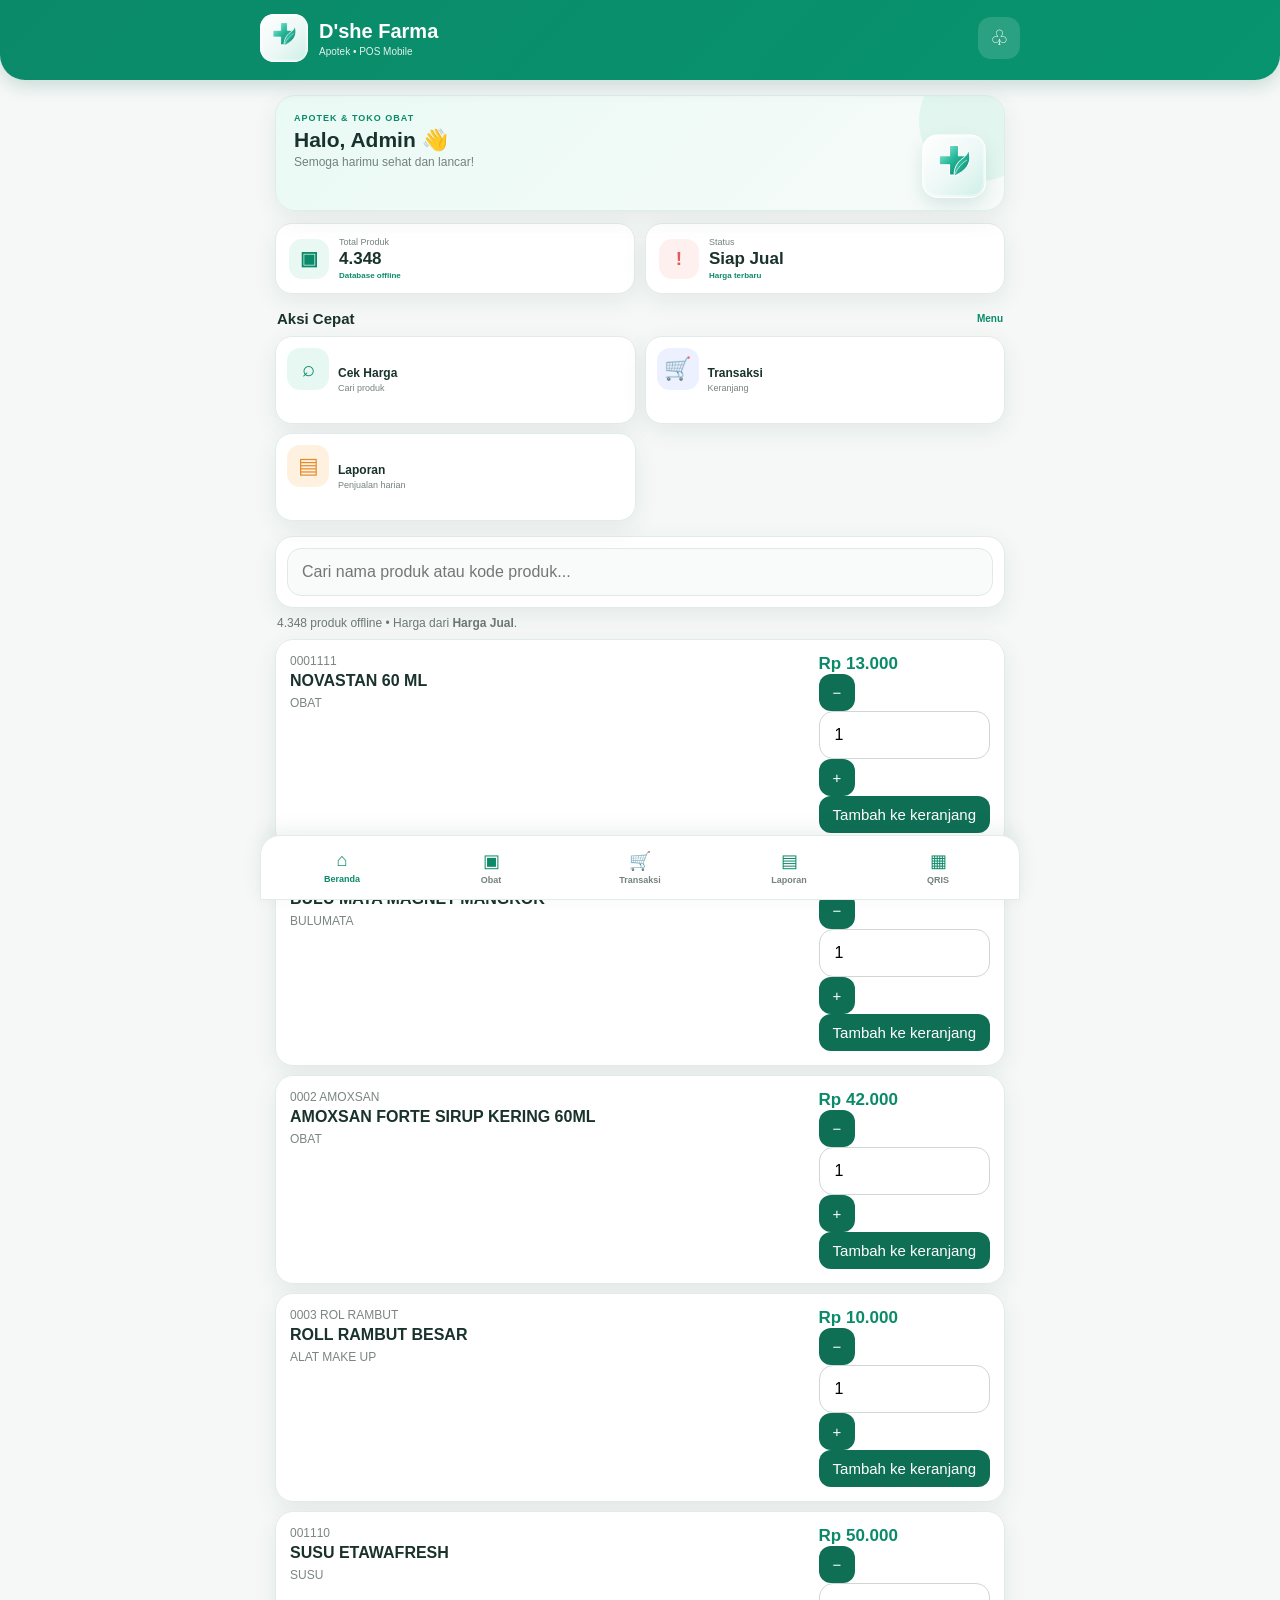
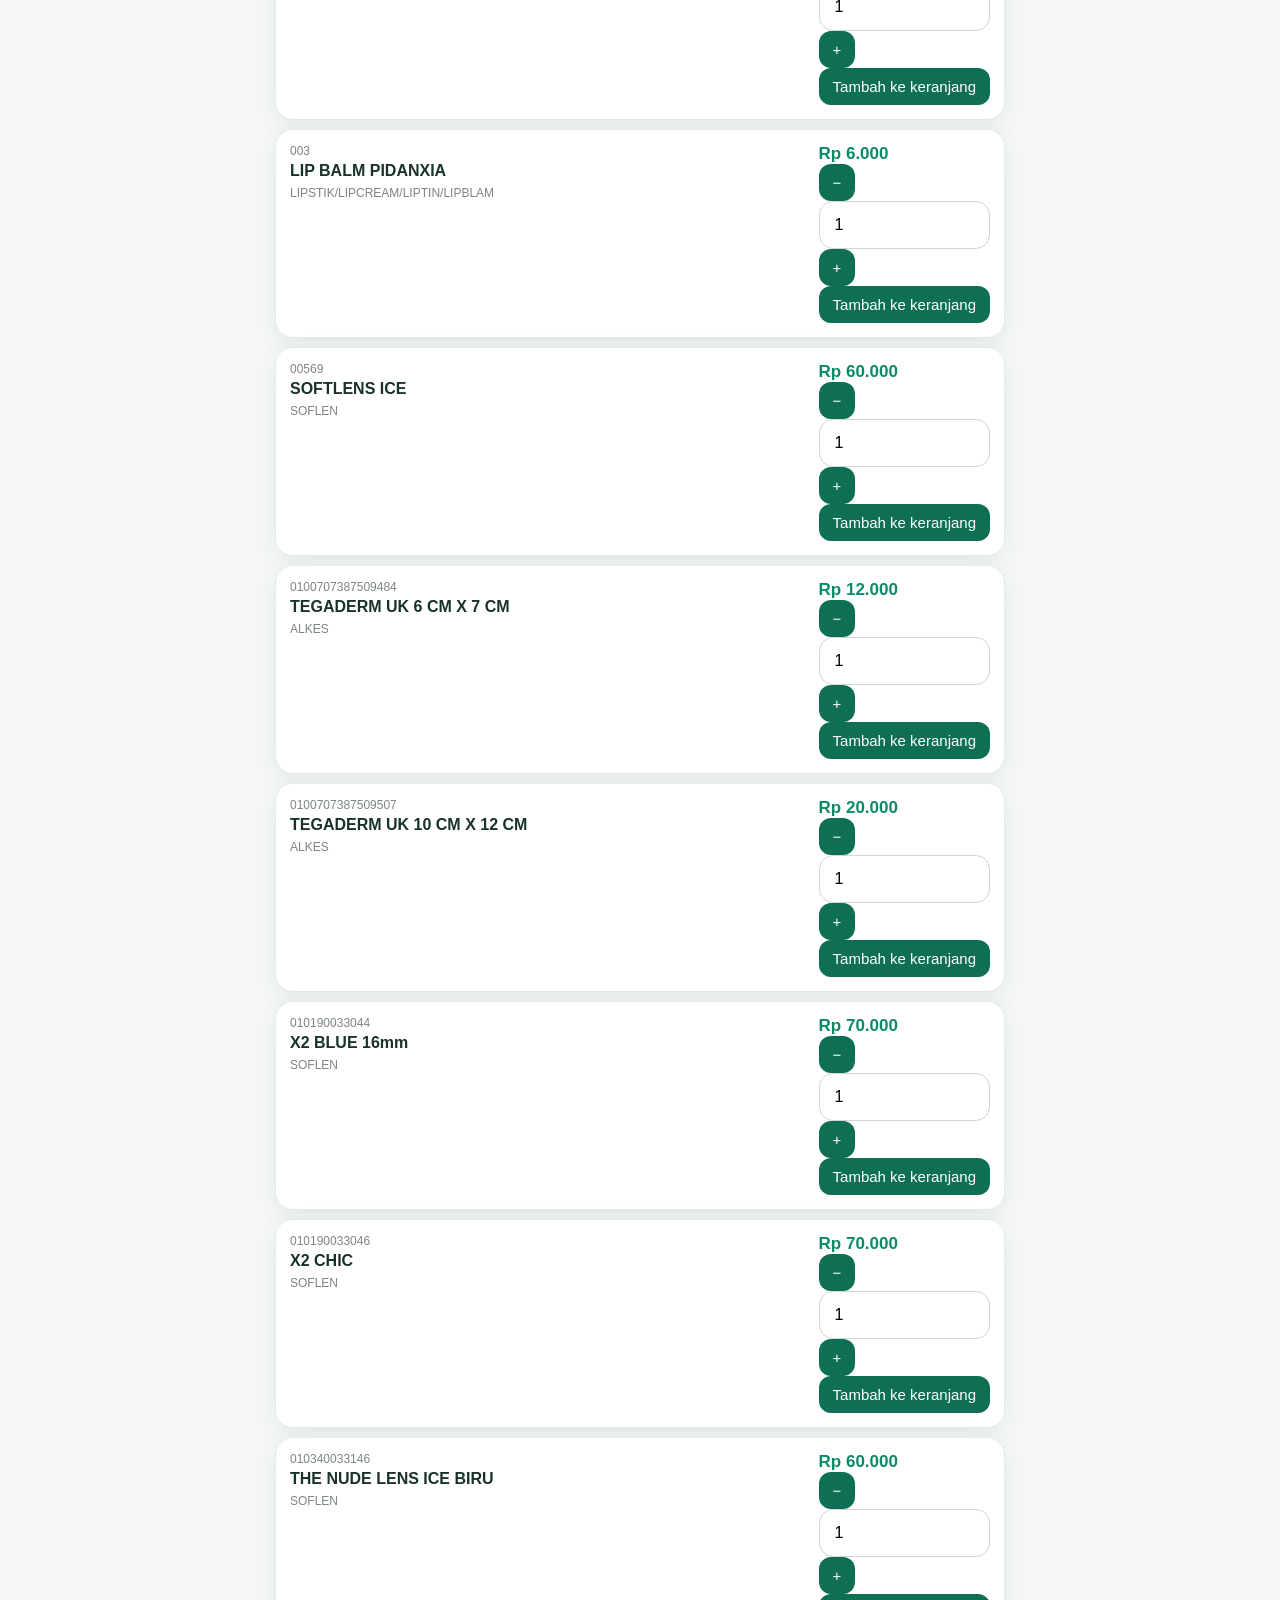
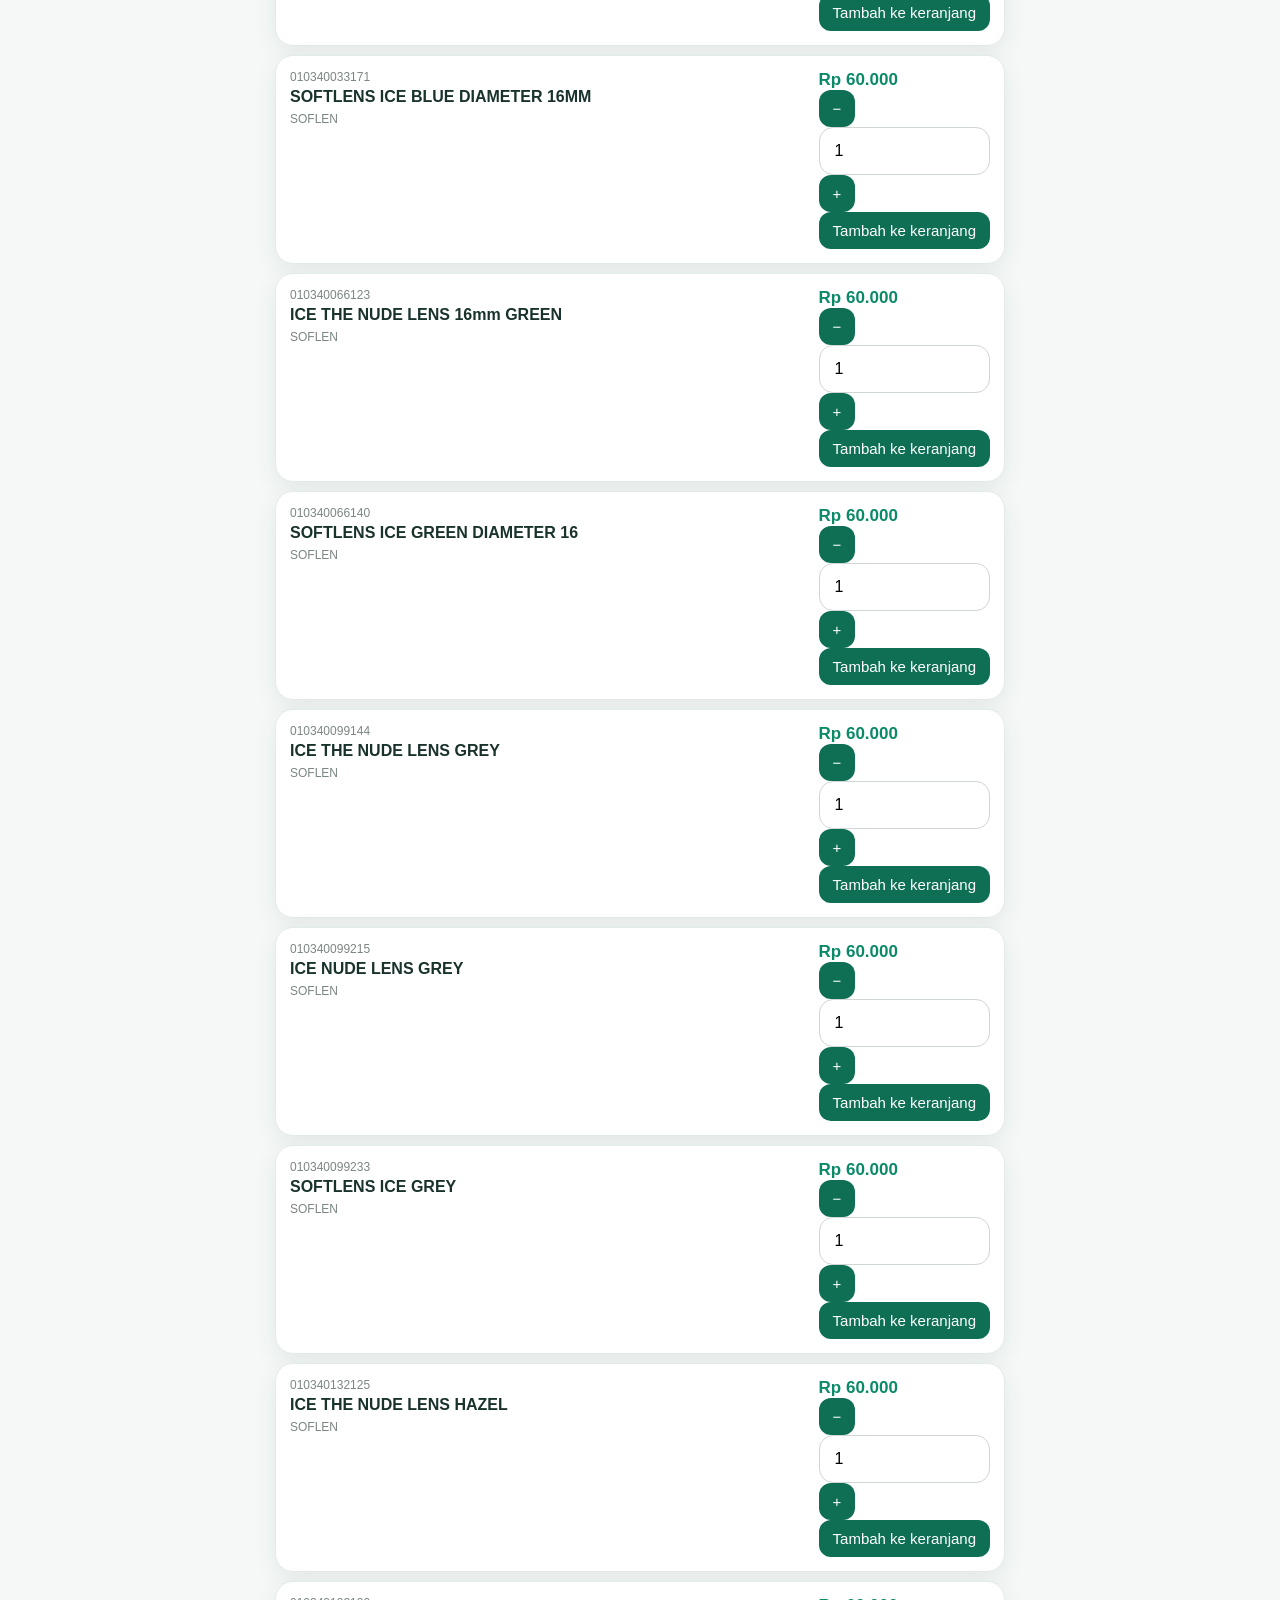
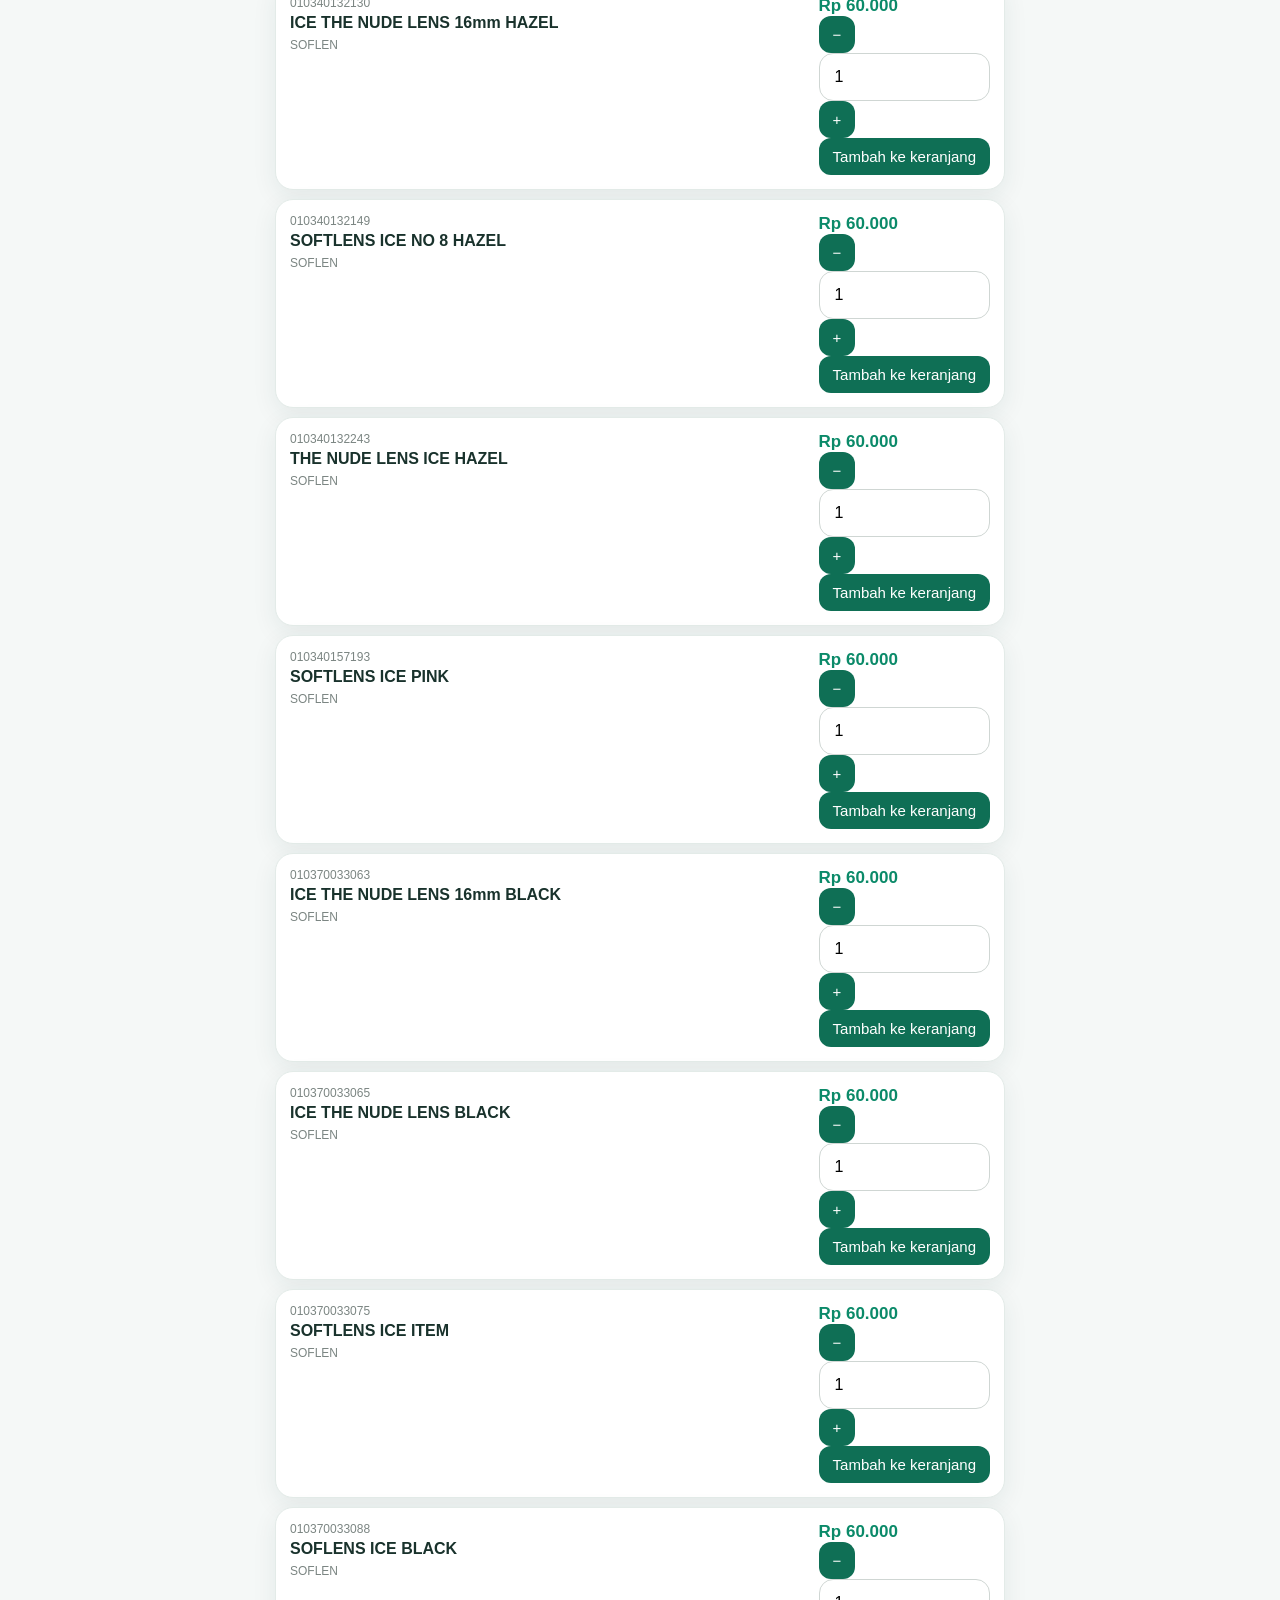
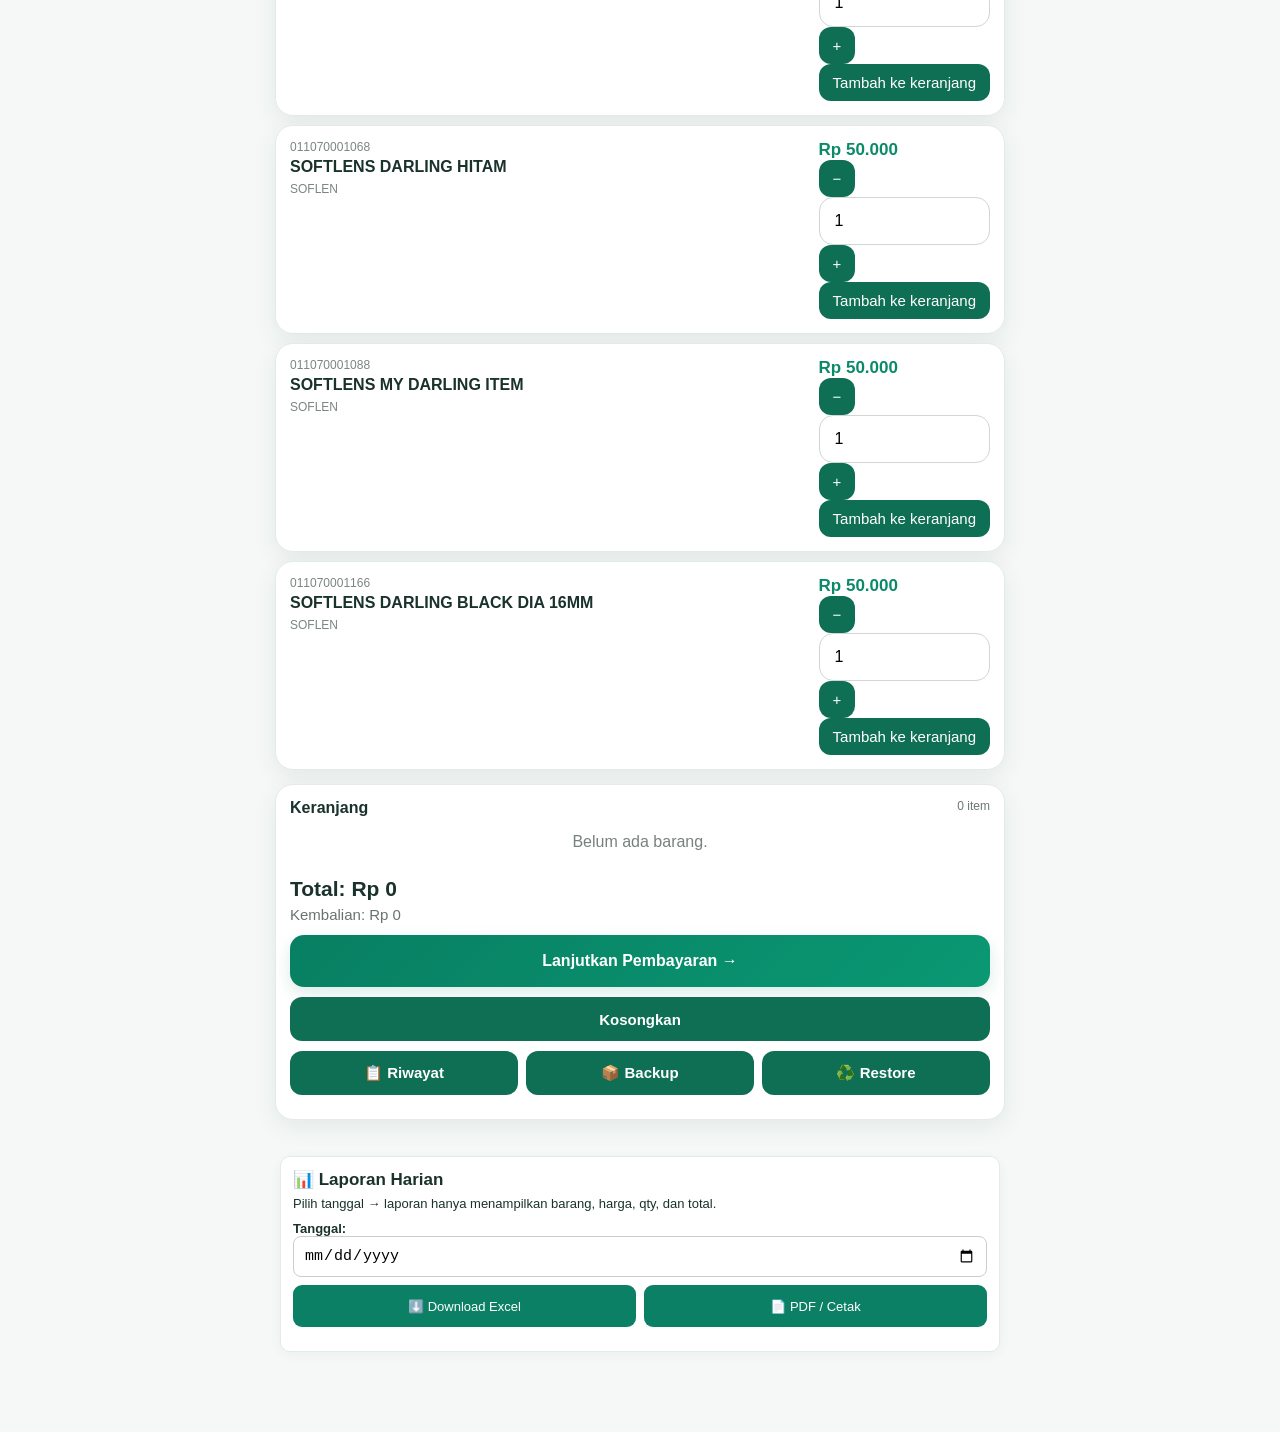
==== app/src/main/assets/index.html @ 5f542ffb "Keep generated APK asset derived from canonical UI source" ====
<!doctype html>
<html lang="id"><head>
<meta charset="utf-8"><meta name="viewport" content="width=device-width,initial-scale=1,maximum-scale=1">
<title>Apotek D'she Farma — POS</title>
<style>
*{box-sizing:border-box}body{margin:0;background:#f3f5f4;color:#17211f;font-family:Arial,Helvetica,sans-serif}
header{position:sticky;top:0;z-index:10;background:#0f6f55;color:white;padding:14px;box-shadow:0 2px 10px #0002}
h1{font-size:20px;margin:0 0 3px}.sub{font-size:12px;opacity:.85}.wrap{max-width:760px;margin:auto;padding:12px}
.search{display:flex;gap:8px;margin:10px 0}input{width:100%;padding:14px 15px;border:1px solid #cfd6d3;border-radius:14px;font-size:16px;outline:none;background:white}
input:focus{border-color:#0f6f55;box-shadow:0 0 0 3px #0f6f5522}.card{background:white;border-radius:16px;padding:14px;margin:9px 0;box-shadow:0 2px 10px #0000000d}
.row{display:flex;justify-content:space-between;gap:12px;align-items:flex-start}.code{font-size:12px;color:#7b8582;margin-bottom:3px}
.name{font-weight:700;font-size:16px;line-height:1.25}.meta{font-size:12px;color:#7b8582;margin-top:5px}
.price{font-size:17px;font-weight:800;color:#0f6f55;white-space:nowrap}button{border:0;border-radius:12px;background:#0f6f55;color:white;padding:10px 14px;font-size:15px}
button:active{transform:scale(.98)}.small{font-size:12px;color:#6c7773}.cart{margin-top:14px}
.total{font-size:21px;font-weight:800;margin-top:10px}.change{font-size:15px;color:#68736f;margin-top:5px}
.empty{text-align:center;color:#77817e;padding:24px 8px}.badge{display:inline-block;background:#edf6f2;color:#0f6f55;padding:4px 8px;border-radius:999px;font-size:11px;margin-top:6px}
.qty{display:flex;align-items:center;gap:7px;margin-top:8px}.qty button{padding:6px 10px;font-size:14px}
.qty span{min-width:28px;text-align:center;font-weight:700}.itemline{padding:10px 0;border-bottom:1px solid #edf0ef}.itemline:last-child{border-bottom:0}
.actions{display:flex;gap:8px;margin-top:10px}.actions button{flex:1;min-height:44px;font-weight:700}.actions button:first-child{background:#0f6f55}.status-ok{color:#0f6f55;font-weight:700}.status-err{color:#b23b3b;font-weight:700}
.history{margin-top:12px;border-top:1px solid #edf0ef;padding-top:10px}
.history-item{padding:10px 0;border-bottom:1px solid #edf0ef}
.history-item b{font-size:14px}.history-item .small{margin-top:3px}
.danger{background:#b23b3b!important}

@media(max-width:430px){.price{font-size:16px}.name{font-size:15px}}
</style>
<style id="compactReportV8">
#laporanSection{padding:12px!important;margin-top:12px!important;border-radius:10px!important}
#laporanSection h3{font-size:17px}
#laporanSection input,#laporanSection button{font-size:13px;padding:8px 10px;border-radius:7px}
#reportPreview{font-size:12px!important}
#reportPreview table{font-size:12px!important}
#reportPreview th,#reportPreview td{padding:5px 6px!important}
@media(max-width:600px){
  #laporanSection>div:first-of-type{gap:6px!important}
  #laporanSection button{flex:1;min-width:135px}
}
</style>


<style id="mobileReportV10">
#laporanSection{box-sizing:border-box;width:100%;max-width:720px;margin:12px auto!important;padding:12px!important}
#laporanSection .report-controls{display:grid;grid-template-columns:1fr 1fr;gap:8px}
#laporanSection .report-controls label{grid-column:1/-1;font-size:13px;font-weight:600}
#laporanSection .report-controls input{width:100%;box-sizing:border-box;padding:10px;border:1px solid #ccc;border-radius:8px;font-size:15px}
#laporanSection .report-controls button{width:100%;min-height:42px;border:0;border-radius:9px;padding:9px 8px;font-size:13px}
#reportPreview .mobile-summary{display:grid;grid-template-columns:repeat(3,1fr);gap:6px;margin:10px 0}
#reportPreview .mobile-summary div{background:#f5f5f5;border-radius:8px;padding:8px 4px;text-align:center}
#reportPreview .mobile-summary small{display:block;font-size:10px;color:#666}
#reportPreview .mobile-summary b{display:block;font-size:12px;margin-top:2px}
#reportPreview .mobile-list{display:flex;flex-direction:column;gap:7px}
#reportPreview .mobile-item{border:1px solid #e2e2e2;border-radius:9px;padding:9px;background:#fff}
#reportPreview .item-name{font-size:13px;font-weight:600;line-height:1.25;margin-bottom:7px}
#reportPreview .item-meta{display:grid;grid-template-columns:1fr 1fr 1fr;gap:5px}
#reportPreview .item-meta span{font-size:10px;color:#777}
#reportPreview .item-meta b{display:block;font-size:12px;margin-top:2px}
#reportPreview .mobile-total{display:flex;justify-content:space-between;align-items:center;margin-top:9px;padding:11px 4px 2px;border-top:2px solid #222;font-size:14px}
@media(max-width:600px){
 #laporanSection{margin:8px 0!important;border-radius:10px!important}
 #laporanSection .report-controls{grid-template-columns:1fr}
 #laporanSection .report-controls label{grid-column:auto}
 #laporanSection .report-controls button{min-height:44px;font-size:14px}
}
</style>

<style id="barcodeV13">#scanBarcode{min-width:78px;white-space:nowrap;background:#1769aa;font-weight:700}#barcodeStatus{font-size:12px;margin:6px 0;color:#555}.scanBox{position:fixed;inset:0;background:rgba(0,0,0,.75);z-index:1000;display:none;align-items:center;justify-content:center;padding:16px}.scanCard{width:min(420px,100%);background:#fff;border-radius:16px;padding:12px}.scanCard video{width:100%;border-radius:12px;background:#111}.scanCard button{width:100%;margin-top:8px}</style>
<style id="sampleUIUXV15">
:root{--green:#0b8064;--green2:#0a6f58;--mint:#e8f7f2;--ink:#17312b;--muted:#71807b;--line:#e2ebe7}
body{background:#f5f7f6;color:var(--ink)}
header{background:linear-gradient(145deg,#087c61,#0c9272);padding:18px 16px 20px;border-radius:0 0 22px 22px;box-shadow:0 5px 18px #063d3022}
.header-inner{max-width:760px;margin:auto;display:flex;align-items:center;gap:12px}
.brand-logo{width:54px;height:54px;flex:none;border-radius:16px;background:rgba(255,255,255,.15);padding:5px}
.brand-title{font-size:20px;font-weight:800;line-height:1.08}.brand-sub{font-size:11px;margin-top:5px;opacity:.9;letter-spacing:.2px}
.wrap{padding:14px;max-width:760px}
.dashboard-title{font-size:15px;font-weight:800;margin:4px 2px 10px}
.dashboard{display:grid;grid-template-columns:repeat(2,1fr);gap:10px;margin-bottom:16px}
.dash-tile{background:#fff;border:1px solid var(--line);border-radius:17px;padding:16px 10px;min-height:112px;display:flex;flex-direction:column;align-items:center;justify-content:center;text-align:center;box-shadow:0 3px 12px #12352b0b;color:var(--ink);font-weight:700}
.dash-tile .ico{width:46px;height:46px;border-radius:14px;background:var(--mint);color:var(--green);display:flex;align-items:center;justify-content:center;font-size:25px;margin-bottom:8px}
.dash-tile small{font-weight:500;color:var(--muted);margin-top:3px;font-size:10px}
.search-card{background:#fff;border-radius:18px;padding:12px;border:1px solid var(--line);box-shadow:0 3px 12px #12352b0b}
.search{margin:0;align-items:center}.search input{border-radius:13px;background:#f7faf9;border-color:#dfe9e5}
#scanBarcode{background:var(--green);min-width:58px;height:48px;border-radius:13px;padding:0 13px}
.card{border:1px solid var(--line);box-shadow:0 3px 12px #12352b0b}
.section-title{font-size:16px;font-weight:800;margin:16px 2px 8px}
.back-home{display:none;margin:0 0 10px}
.back-home button{background:#fff;color:var(--green);border:1px solid #cfe1db}
#laporanSection{border:1px solid var(--line)!important;background:#fff!important;box-shadow:0 3px 12px #12352b0b!important}
#laporanSection .report-controls button{background:var(--green)}
#laporanSection .report-controls button:hover,.dash-tile:active{filter:brightness(.97)}
@media(max-width:430px){.dashboard{gap:8px}.dash-tile{min-height:104px;padding:13px 8px}.brand-logo{width:50px;height:50px}}
</style>
<style id="referenceUIUX">
:root{--g:#0b8a69;--g2:#08765b;--ink:#19322c;--muted:#74827e;--bg:#f5f8f7;--line:#e3ebe8;--shadow:0 7px 24px rgba(20,70,58,.08)}
body{background:var(--bg);color:var(--ink);font-family:Inter,Roboto,Arial,sans-serif}
header{position:relative;top:auto;background:linear-gradient(135deg,#0b8a69,#07946f);padding:14px 16px 18px;border-radius:0 0 25px 25px;box-shadow:0 6px 18px rgba(8,91,70,.18)}
.topbar{max-width:760px;margin:auto;display:flex;align-items:center;gap:11px}.brand-mark{width:48px;height:48px;flex:none;border-radius:14px;overflow:hidden;background:#fff}.brand-mark img{width:100%;height:100%;object-fit:cover;display:block}.brand-text{color:#fff;flex:1}.brand-text h1{font-size:20px;margin:0;font-weight:800;line-height:1.1}.brand-text div{font-size:10px;opacity:.88;margin-top:4px}.top-notify{background:rgba(255,255,255,.14);width:42px;height:42px;padding:0;border-radius:13px;font-size:21px}
.wrap{max-width:760px;padding:15px;margin:auto}.welcome-card{position:relative;overflow:hidden;background:linear-gradient(135deg,#eafaf5,#f7fbfa);border:1px solid #dceee8;border-radius:20px;padding:17px 18px;margin-bottom:12px;min-height:116px;box-shadow:var(--shadow)}
.welcome-card:after{content:"";position:absolute;width:120px;height:120px;border-radius:50%;background:#b9eadb55;right:-35px;top:-35px}.welcome-copy{position:relative;z-index:1}.eyebrow{font-size:9px;letter-spacing:1px;font-weight:800;color:var(--g);margin-bottom:5px}.welcome-card h2{font-size:21px;margin:0 0 3px}.welcome-card p{font-size:12px;color:var(--muted);margin:0}.welcome-logo{position:absolute;right:18px;bottom:12px;width:64px;height:64px;z-index:2;border-radius:16px;overflow:hidden;box-shadow:0 8px 18px rgba(7,92,66,.12)}.welcome-logo img{width:100%;height:100%;object-fit:cover;display:block}
.stats-grid{display:grid;grid-template-columns:1fr 1fr;gap:10px;margin-bottom:16px}.stat-card{background:#fff;border:1px solid var(--line);border-radius:17px;padding:13px;display:flex;gap:10px;align-items:center;box-shadow:var(--shadow)}.stat-icon{width:40px;height:40px;border-radius:13px;display:flex;align-items:center;justify-content:center;font-weight:900;font-size:19px;background:#e9f8f3;color:var(--g)}.stat-stock .stat-icon{background:#fff0f0;color:#e25b5b}.stat-card small,.stat-card em{display:block;font-style:normal}.stat-card small{font-size:9px;color:var(--muted)}.stat-card b{display:block;font-size:17px;margin:2px 0}.stat-card em{font-size:8px;color:var(--g);font-weight:700}
.quick-section{margin-bottom:15px}.section-head{display:flex;align-items:center;justify-content:space-between;margin:0 2px 9px}.section-head h3{font-size:15px;margin:0}.section-head span{font-size:10px;color:var(--g);font-weight:700}
.quick-grid{display:grid;grid-template-columns:1fr 1fr;gap:9px}.quick-btn{min-height:88px;border:1px solid var(--line);background:#fff;border-radius:17px;padding:11px;text-align:left;box-shadow:var(--shadow);color:var(--ink);display:grid;grid-template-columns:42px 1fr;grid-template-rows:1fr 1fr;column-gap:9px}.quick-btn span{grid-row:1/3;width:42px;height:42px;border-radius:13px;display:flex;align-items:center;justify-content:center;font-size:22px}.quick-btn b{font-size:12px;align-self:end}.quick-btn small{font-size:9px;color:var(--muted);align-self:start;margin-top:3px}.q-green span{background:#e7f8f2;color:#0b8a69}.q-blue span{background:#e9f2ff;color:#3578d4}.q-indigo span{background:#edf0ff;color:#586bd8}.q-orange span{background:#fff1df;color:#e58b2d}
.search-card{background:#fff;border:1px solid var(--line);border-radius:18px;padding:11px;box-shadow:var(--shadow)}.search{margin:0;align-items:center}.search input{height:48px;background:#f8fbfa;border:1px solid #e0e9e6;border-radius:14px;padding:0 14px}.search input:focus{border-color:var(--g);box-shadow:0 0 0 3px #0b8a6917}#scanBarcode{height:48px;min-width:52px;border-radius:14px;background:var(--g);font-size:19px;padding:0 13px}
.card{border:1px solid var(--line);box-shadow:var(--shadow);border-radius:18px}.price{color:var(--g)}button{font-family:inherit}
.dashboard,.dashboard-title{display:none!important}
@media(max-width:430px){.wrap{padding:12px}.welcome-card{min-height:108px;padding:15px}.welcome-card h2{font-size:19px}.stats-grid{gap:8px}.stat-card{padding:11px}.quick-grid{gap:8px}.quick-btn{min-height:84px}}
</style><style id="naufalPageArchitectureV3">
.nf-page{display:none!important;min-width:0;animation:nfPageIn .18s ease}
.nf-page.nf-active{display:block!important}
.nf-page-head{display:flex;align-items:center;gap:10px;margin:2px 0 14px}
.nf-page-head h2{margin:0;font-size:21px;line-height:1.15;color:#17332b}
.nf-page-head p{margin:4px 0 0;font-size:11px;color:#72817c}
.nf-back{width:40px;height:40px!important;min-width:40px;padding:0!important;border-radius:14px!important;background:rgba(255,255,255,.86)!important;color:#087f63!important;border:1px solid #dce9e5!important;font-size:21px!important}
.nf-page-intro{margin:-6px 2px 12px;font-size:11px;color:#72817c}
.nf-page #nativeImportCard{display:none!important}
#nfHome .search-card,#nfHome>#results,#nfHome>.cart,#nfHome>#cartAnchor,#nfHome>#laporanSection,#nfHome>#barangKeluarSection{display:none!important}
#nfPrice .search-card{margin-bottom:10px}
#nfPrice #results:empty:before{content:"Cari nama, kode, atau barcode untuk melihat produk.";display:block;padding:28px 10px;text-align:center;color:#72817c;font-size:12px}
#nfTransaction .cart{margin-top:0}
#nfOut #barangKeluarSection{margin-top:0!important}
#nfReport #laporanSection{margin-top:0!important}
#nfItems .nf-crud-host{min-height:180px}
.nf-home-actions{margin-top:10px}
.nf-home-actions .quick-grid{margin-bottom:0}
.nf-more-link{display:flex;align-items:center;justify-content:space-between;margin:10px 2px 0;padding:10px 2px;color:#087f63;font-size:11px;font-weight:800}
.nf-more-link button{background:transparent!important;color:#087f63!important;padding:0!important;font-size:11px!important}
@keyframes nfPageIn{from{opacity:.35;transform:translateY(5px)}to{opacity:1;transform:none}}
@media(max-width:430px){.nf-page-head h2{font-size:19px}}
</style><!-- NF-V4-IDENTITY -->
<style id="naufalIdentityV4">
.nf-page-head{position:relative;display:flex!important;align-items:center!important;gap:10px!important;margin:2px 0 13px!important;padding:4px 2px!important}
.nf-page-head:after{content:"";position:absolute;left:0;right:0;bottom:-7px;height:1px;background:linear-gradient(90deg,#c9e5dc,transparent)}
.nf-page-head h2{margin:0!important;font-size:21px!important;font-weight:850!important;letter-spacing:-.3px!important}
.nf-page-head p{margin:3px 0 0!important}
.nf-back{width:40px!important;height:40px!important;display:flex!important;align-items:center!important;justify-content:center!important;border:1px solid #cfe7df!important;border-radius:13px!important;font-size:25px!important;flex:none!important}
.nf-page{padding-bottom:20px!important}
.nf-page-intro{margin:0 2px 11px!important;padding:10px 12px!important;border-left:3px solid var(--nf-green)!important;border-radius:0 12px 12px 0!important;background:rgba(227,245,239,.58)!important;color:var(--nf-muted)!important;font-size:10px!important;line-height:1.4!important}
.nf-more-link{display:flex!important;align-items:center!important;justify-content:space-between!important;gap:10px!important;margin-top:10px!important;padding:11px 12px!important;border-radius:16px!important;background:rgba(255,255,255,.72)!important;border:1px solid var(--nf-line)!important;color:var(--nf-muted)!important;font-size:10px!important}
.nf-more-link button{padding:9px 12px!important;background:var(--nf-mint)!important;color:var(--nf-green-dark)!important;border:0!important;font-size:10px!important}
</style>
<style id="naufalArchitectureV5Css">
.nf-page{display:none!important;min-width:0!important;padding-bottom:20px!important}
.nf-page.nf-active{display:block!important}
.nf-page-head{display:flex!important;align-items:center!important;gap:10px!important;margin:2px 0 14px!important;padding:4px 2px!important;position:relative!important}
.nf-page-head:after{content:"";position:absolute;left:0;right:0;bottom:-7px;height:1px;background:linear-gradient(90deg,#c9e5dc,transparent)}
.nf-page-head h2{margin:0!important;font-size:21px!important;line-height:1.15!important;font-weight:850!important}
.nf-page-head p{margin:3px 0 0!important;font-size:11px!important;color:var(--nf-muted)!important}
.nf-back{width:40px!important;height:40px!important;min-width:40px!important;padding:0!important;display:flex!important;align-items:center!important;justify-content:center!important;border-radius:13px!important;background:rgba(255,255,255,.86)!important;color:#087f63!important;border:1px solid #cfe7df!important;font-size:25px!important}
.nf-page-intro{margin:0 2px 11px!important;padding:10px 12px!important;border-left:3px solid var(--nf-green)!important;border-radius:0 12px 12px 0!important;background:rgba(227,245,239,.58)!important;color:var(--nf-muted)!important;font-size:10px!important;line-height:1.4!important}
.nf-more-link{display:flex!important;align-items:center!important;justify-content:space-between!important;gap:10px!important;margin-top:10px!important;padding:11px 12px!important;border-radius:16px!important;background:rgba(255,255,255,.72)!important;border:1px solid var(--nf-line)!important;color:var(--nf-muted)!important;font-size:10px!important}
.nf-more-link button{padding:9px 12px!important;background:var(--nf-mint)!important;color:var(--nf-green-dark)!important;border:0!important;font-size:10px!important}
.nf-glass-nav{position:fixed!important;z-index:900!important;left:50%!important;bottom:8px!important;transform:translateX(-50%)!important;width:calc(100% - 14px)!important;max-width:570px!important;display:grid!important;grid-template-columns:repeat(5,1fr)!important;gap:4px!important;padding:7px!important;border:1px solid rgba(255,255,255,.86)!important;border-radius:24px!important;background:rgba(255,255,255,.72)!important;backdrop-filter:blur(26px) saturate(165%)!important;-webkit-backdrop-filter:blur(26px) saturate(165%)!important;box-shadow:0 14px 38px rgba(20,60,50,.18),inset 0 1px 0 rgba(255,255,255,.9)!important}
.nf-glass-nav button{min-width:0!important;height:54px!important;padding:4px 2px!important;background:transparent!important;color:#71807c!important;border:0!important;border-radius:18px!important;display:flex!important;flex-direction:column!important;align-items:center!important;justify-content:center!important;gap:3px!important;font-size:10px!important}
.nf-glass-nav button span{font-size:20px!important;line-height:1!important}.nf-glass-nav button b{font-size:9px!important;font-weight:800!important}
.nf-glass-nav button.active{background:rgba(8,127,99,.11)!important;color:var(--nf-green)!important}
</style>
<style id="posCheckoutV1">.pos-field-label{display:block;font-size:12px;font-weight:800;color:#52645e;margin:12px 2px 0}#paymentMethod:focus,#customerName:focus,#cash:focus{outline:2px solid #0b8a6933;border-color:#0b8a69}#saveBtn{min-height:48px;font-weight:800;letter-spacing:.1px}</style></head>
<body>
<header>
  <div class="topbar">
    <div class="brand-mark"><img src="branding/logo-mark.svg" alt="Apotek D&#39;she Farma"></div>
    <div class="brand-text"><h1>D'she Farma</h1><div>Apotek • POS Mobile</div></div>
    <button type="button" class="top-notify" onclick="focusReport()" aria-label="Laporan">♧</button>
  </div>
</header>
<div class="wrap">
<section class="welcome-card">
  <div class="welcome-copy">
    <div class="eyebrow">APOTEK & TOKO OBAT</div>
    <h2>Halo, Admin 👋</h2>
    <p>Semoga harimu sehat dan lancar!</p>
  </div>
  <div class="welcome-logo" aria-label="Logo Apotek D&#39;she Farma"><img src="branding/logo-mark.svg" alt="Logo Apotek D&#39;she Farma"></div>
</section>

<section class="stats-grid">
  <div class="stat-card stat-products">
    <span class="stat-icon">▣</span>
    <div><small>Total Produk</small><b>4.348</b><em>Database offline</em></div>
  </div>
  <div class="stat-card stat-stock">
    <span class="stat-icon">!</span>
    <div><small>Status</small><b>Siap Jual</b><em>Harga terbaru</em></div>
  </div>
</section>

<section class="quick-section">
  <div class="section-head"><h3>Aksi Cepat</h3><span>Menu</span></div>
  <div class="quick-grid">
    <button type="button" class="quick-btn q-green" onclick="focusSearch()"><span>⌕</span><b>Cek Harga</b><small>Cari produk</small></button>
    <button type="button" class="quick-btn q-indigo" onclick="focusCart()"><span>🛒</span><b>Transaksi</b><small>Keranjang</small></button>
    <button type="button" class="quick-btn q-orange" onclick="focusReport()"><span>▤</span><b>Laporan</b><small>Penjualan harian</small></button>
  </div>
</section>

<section id="pembayaranMandiri" class="card payment-hub" style="display:none">
<div class="payment-hub-head"><div><span class="eyebrow">PEMBAYARAN</span><h2>Pembayaran QRIS</h2><p>Menu terpisah untuk pembayaran di luar transaksi kasir.</p></div><span class="payment-hub-icon">▦</span></div>
<div class="payment-merchant"><small>Merchant QRIS</small><h3>Apotek Naufal</h3><div>NMID: <b>ID1026613777956</b></div><div>Terminal: <b>A01</b></div></div>
<div class="payment-qris-frame"><div class="payment-qris-placeholder"><span>QRIS</span><b>QRIS statis resmi</b><p>Gambar QRIS asli harus dipasang di aplikasi sebelum pelanggan memindai.</p></div></div>
<div class="payment-hub-note"><b>Langkah pembayaran</b><ol><li>Minta pelanggan memindai QRIS resmi.</li><li>Masukkan nominal di aplikasi pembayaran pelanggan jika diminta.</li><li>Periksa transaksi masuk di DANA Bisnis.</li><li>Konfirmasi hanya setelah dana benar-benar diterima.</li></ol></div>
<button type="button" class="payment-check-btn" onclick="openDanaInstructions()">✓ Panduan verifikasi pembayaran</button>
<div id="danaVerifyNote" class="small" style="display:none;margin-top:10px;line-height:1.5">Buka DANA Bisnis, lalu cocokkan status berhasil, nominal, dan waktu transaksi. Menu ini tidak mengonfirmasi pembayaran otomatis.</div>
</section>
<div class="search-card" id="searchArea">
<div class="search"><input id="q" placeholder="Cari nama produk atau kode produk..." aria-label="Cari nama atau kode produk" autocomplete="off"></div>
</div>
<div class="small" style="margin:8px 2px 0">4.348 produk offline • Harga dari <b>Harga Jual</b>.</div>
<div id="results"></div>
<div id="cartAnchor"></div>
<div class="card cart"><div class="row"><b>Keranjang</b><span id="count" class="small">0 item</span></div>
<div id="cart"></div><label class="pos-field-label" for="paymentMethod">Metode pembayaran</label><select id="paymentMethod" style="width:100%;padding:13px;border:1px solid #cfd6d3;border-radius:12px;font-size:15px;background:#fff;margin-top:5px"><option value="Tunai">Tunai</option><option value="QRIS">QRIS</option><option value="Kartu Debit">Kartu Debit</option><option value="Transfer">Transfer</option></select><div id="paymentGuide" class="payment-guide" style="display:none;margin-top:9px;padding:12px;border:1px solid #cde6dd;background:#f0faf6;border-radius:12px;font-size:13px;line-height:1.45"><b id="paymentGuideTitle">Konfirmasi pembayaran</b><p id="paymentGuideText" style="margin:6px 0 10px">Periksa pembayaran pada aplikasi merchant sebelum menyelesaikan transaksi.</p><label style="display:flex;gap:8px;align-items:flex-start;font-weight:600"><input id="paymentVerified" type="checkbox" style="width:18px;height:18px;flex:none;margin:1px 0 0"> <span id="paymentVerifiedText">Saya sudah memastikan pembayaran benar-benar masuk.</span></label></div><label class="pos-field-label" for="customerName">Pelanggan (opsional)</label><input id="customerName" type="text" maxlength="80" autocomplete="off" placeholder="Nama pelanggan" style="margin-top:5px"><label class="pos-field-label" for="cash">Uang diterima</label><input id="cash" type="number" min="0" step="1" inputmode="numeric" placeholder="Masukkan nominal pembayaran" style="margin-top:5px">
<div class="total">Total: <span id="total">Rp 0</span></div><div class="change">Kembalian: <span id="change">Rp 0</span></div>
<div class="actions">
<button type="button" id="saveBtn">💾 Simpan Transaksi</button>
<button type="button" id="clearBtn">Kosongkan</button>
</div>
<div class="actions">
<button type="button" id="historyBtn">📋 Riwayat</button>
<button type="button" id="backupBtn">📦 Backup</button>
<button type="button" id="restoreBtn">♻️ Restore</button>
</div>
<div id="saveStatus" class="small" style="margin-top:10px"></div>
<div id="historyBox" style="display:none"></div>
</div></div>
<script>
const ITEMS=[{"code":"0001111","barcode":"","name":"NOVASTAN 60 ML","jenis":"OBAT","brand":"PT MUTIFA","satuan":"BOTOL","price":13000},{"code":"0002","barcode":"","name":"BULU MATA MAGNET MANGKOK","jenis":"BULUMATA","brand":"NO MEREK","satuan":"PCS","price":50000},{"code":"0002 AMOXSAN","barcode":"","name":"AMOXSAN FORTE SIRUP KERING 60ML","jenis":"OBAT","brand":"PT CAPRI","satuan":"BOTOL","price":42000},{"code":"0003 ROL RAMBUT","barcode":"","name":"ROLL RAMBUT BESAR","jenis":"ALAT MAKE UP","brand":"NO MEREK","satuan":"PCS","price":10000},{"code":"001110","barcode":"","name":"SUSU ETAWAFRESH","jenis":"SUSU","brand":"NO MEREK","satuan":"BOX","price":50000},{"code":"003","barcode":"","name":"LIP BALM PIDANXIA","jenis":"LIPSTIK/LIPCREAM/LIPTIN/LIPBLAM","brand":"NO MEREK","satuan":"PCS","price":6000},{"code":"00569","barcode":"","name":"SOFTLENS ICE","jenis":"SOFLEN","brand":"ICE","satuan":"PCS","price":60000},{"code":"0100707387509484","barcode":"","name":"TEGADERM UK 6 CM X 7 CM","jenis":"ALKES","brand":"TEGADERM","satuan":"PCS","price":12000},{"code":"0100707387509507","barcode":"","name":"TEGADERM UK 10 CM X 12 CM","jenis":"ALKES","brand":"TEGADERM","satuan":"PCS","price":20000},{"code":"010190033044","barcode":"","name":"X2 BLUE 16mm","jenis":"SOFLEN","brand":"X2","satuan":"PCS","price":70000},{"code":"010190033046","barcode":"","name":"X2 CHIC","jenis":"SOFLEN","brand":"X2","satuan":"PCS","price":70000},{"code":"010340033146","barcode":"","name":"THE NUDE LENS ICE BIRU","jenis":"SOFLEN","brand":"ICE","satuan":"PCS","price":60000},{"code":"010340033171","barcode":"","name":"SOFTLENS ICE BLUE DIAMETER 16MM","jenis":"SOFLEN","brand":"ICE","satuan":"PCS","price":60000},{"code":"010340066123","barcode":"","name":"ICE THE NUDE LENS 16mm GREEN","jenis":"SOFLEN","brand":"ICE","satuan":"PCS","price":60000},{"code":"010340066140","barcode":"","name":"SOFTLENS ICE GREEN DIAMETER 16","jenis":"SOFLEN","brand":"ICE","satuan":"PCS","price":60000},{"code":"010340099144","barcode":"","name":"ICE THE NUDE LENS GREY","jenis":"SOFLEN","brand":"ICE","satuan":"PCS","price":60000},{"code":"010340099215","barcode":"","name":"ICE NUDE LENS GREY","jenis":"SOFLEN","brand":"ICE","satuan":"PCS","price":60000},{"code":"010340099233","barcode":"010340099186","name":"SOFTLENS ICE GREY","jenis":"SOFLEN","brand":"ICE","satuan":"PCS","price":60000},{"code":"010340132125","barcode":"","name":"ICE THE NUDE LENS HAZEL","jenis":"SOFLEN","brand":"ICE","satuan":"PCS","price":60000},{"code":"010340132130","barcode":"","name":"ICE THE NUDE LENS 16mm HAZEL","jenis":"SOFLEN","brand":"ICE","satuan":"PCS","price":60000},{"code":"010340132149","barcode":"","name":"SOFTLENS ICE NO 8 HAZEL","jenis":"SOFLEN","brand":"ICE","satuan":"PCS","price":60000},{"code":"010340132243","barcode":"","name":"THE NUDE LENS ICE HAZEL","jenis":"SOFLEN","brand":"ICE","satuan":"PCS","price":60000},{"code":"010340157193","barcode":"","name":"SOFTLENS ICE PINK","jenis":"SOFLEN","brand":"ICE","satuan":"PCS","price":60000},{"code":"010370033063","barcode":"","name":"ICE THE NUDE LENS 16mm BLACK","jenis":"SOFLEN","brand":"ICE","satuan":"PCS","price":60000},{"code":"010370033065","barcode":"","name":"ICE THE NUDE LENS BLACK","jenis":"SOFLEN","brand":"ICE","satuan":"PCS","price":60000},{"code":"010370033075","barcode":"","name":"SOFTLENS ICE ITEM","jenis":"SOFLEN","brand":"ICE","satuan":"PCS","price":60000},{"code":"010370033088","barcode":"","name":"SOFLENS ICE BLACK","jenis":"SOFLEN","brand":"ICE","satuan":"PCS","price":60000},{"code":"011070001068","barcode":"","name":"SOFTLENS DARLING HITAM","jenis":"SOFLEN","brand":"DARLING","satuan":"PCS","price":50000},{"code":"011070001088","barcode":"","name":"SOFTLENS MY DARLING ITEM","jenis":"SOFLEN","brand":"DARLING","satuan":"PCS","price":50000},{"code":"011070001166","barcode":"","name":"SOFTLENS DARLING BLACK DIA 16MM","jenis":"SOFLEN","brand":"DARLING","satuan":"PCS","price":50000},{"code":"011070001177","barcode":"","name":"BIG EYES DARLING BLACK","jenis":"SOFLEN","brand":"DARLING","satuan":"PCS","price":50000},{"code":"011070034097","barcode":"","name":"SOFTLENS DARLING BLUE","jenis":"SOFLEN","brand":"DARLING","satuan":"PCS","price":50000},{"code":"011070067171","barcode":"","name":"SOFTLENS DARLING BROWN","jenis":"SOFLEN","brand":"DARLING","satuan":"PCS","price":50000},{"code":"011070100103","barcode":"","name":"SOFTLENS DARLING","jenis":"SOFLEN","brand":"DARLING","satuan":"PCS","price":50000},{"code":"011070100169","barcode":"","name":"SOFTLENS DARLING GRAY","jenis":"SOFLEN","brand":"DARLING","satuan":"PCS","price":45000},{"code":"011070100180","barcode":"","name":"BIG EYES DARLING GREY","jenis":"SOFLEN","brand":"DARLING","satuan":"PCS","price":50000},{"code":"011090001100","barcode":"","name":"SOFTLENS INNOCENT BLACK","jenis":"SOFLEN","brand":"NO MEREK","satuan":"PCS","price":50000},{"code":"011090034095","barcode":"","name":"SOFTLENS INNOCENT BLUE DIA 16MM","jenis":"SOFLEN","brand":"NO MEREK","satuan":"PCS","price":50000},{"code":"011090067101","barcode":"","name":"SOFTLENS INNOCENT BROWN DIA 16MM","jenis":"SOFLEN","brand":"NO MEREK","satuan":"PCS","price":50000},{"code":"011090100102","barcode":"","name":"SOFTLENS INNOCENT GREY DIA 16MM","jenis":"SOFLEN","brand":"NO MEREK","satuan":"PCS","price":50000},{"code":"011110001194","barcode":"","name":"SOFTLENS K.POP BLACK DIA 16","jenis":"SOFLEN","brand":"K.POP","satuan":"PCS","price":40000},{"code":"011110034189","barcode":"","name":"SOFTLEN K.POP BIRU DIA 16","jenis":"SOFLEN","brand":"K.POP","satuan":"PCS","price":40000},{"code":"011110067184","barcode":"","name":"SOFTLENS K.POP BROWN DIA 16MM","jenis":"SOFLEN","brand":"K.POP","satuan":"PCS","price":40000},{"code":"011110100084","barcode":"","name":"SOFTLENS K.POP GREY DIA 16MM","jenis":"SOFLEN","brand":"K.POP","satuan":"PCS","price":50000},{"code":"011160034005","barcode":"","name":"SOFLEN BABE","jenis":"SOFLEN","brand":"BABE","satuan":"PCS","price":50000},{"code":"011270001016","barcode":"","name":"SOFLEN RUSSIAN LUGHT GREY","jenis":"SOFLEN","brand":"RUSSIAN","satuan":"PCS","price":50000},{"code":"011270034017","barcode":"","name":"SOFLEN RUSSIAN GREY","jenis":"SOFLEN","brand":"RUSSIAN","satuan":"PCS","price":50000},{"code":"011270067026","barcode":"","name":"SOFLEN RUSSIAN BROWN","jenis":"SOFLEN","brand":"RUSSIAN","satuan":"PCS","price":50000},{"code":"011270100019","barcode":"","name":"SOFLEN RUSSIAN BLUE","jenis":"SOFLEN","brand":"RUSSIAN","satuan":"PCS","price":50000},{"code":"0123","barcode":"","name":"TISSUE SUPER MAGIC","jenis":"TISSU","brand":"SUPER MAGIC","satuan":"PCS","price":5000},{"code":"0130382903020233","barcode":"","name":"BD PRECISION GLIDE TM NEEDLE 24G","jenis":"JARUM","brand":"BD MEDICAL","satuan":"PCS","price":1000},{"code":"01348060175098741724123110200125C","barcode":"","name":"TERUMO NEEDLE 27gX1/2","jenis":"JARUM","brand":"TERUMO","satuan":"PCS","price":2000},{"code":"01348060175099421724113010191205B","barcode":"","name":"TERUMO NEEDLE 24gX1","jenis":"JARUM","brand":"TERUMO","satuan":"PCS","price":2000},{"code":"014779000888","barcode":"","name":"GALENCO EYELASH CURLER","jenis":"JEPIT","brand":"NO MEREK","satuan":"PCS","price":10000},{"code":"041554033014","barcode":"","name":"MASCARA MYBELLINE KW PINK","jenis":"MASCARA","brand":"MYBELLINE","satuan":"PCS","price":22000},{"code":"041554033021","barcode":"","name":"MASKARA MAYBELIN KW KUNING","jenis":"MASCARA","brand":"MYBELLINE","satuan":"PCS","price":14000},{"code":"041554033038","barcode":"","name":"MASCARA MY BELLINE KW HITAM","jenis":"MASCARA","brand":"MYBELLINE","satuan":"PCS","price":22000},{"code":"065821681689","barcode":"","name":"JEPIT BULU MATA HUDA","jenis":"JEPIT","brand":"NO MEREK","satuan":"PCS","price":10000},{"code":"067238891183","barcode":"","name":"SABUN BATANG DOVE PINK BEAUTY BAR 100G","jenis":"SABUN BATANG","brand":"DOVE","satuan":"PCS","price":10000},{"code":"074764302311","barcode":"","name":"LEM BULUMATA EYELASH","jenis":"LEM","brand":"NO MEREK","satuan":"PCS","price":75000},{"code":"081364361686","barcode":"","name":"OBIA","jenis":"OBAT","brand":"PT BAYER","satuan":"BOTOL","price":90000},{"code":"081364361693","barcode":"","name":"OBAT BATUK IBU DAN ANAK  100 GR","jenis":"OBAT","brand":"CIANXIU","satuan":"BOTOL","price":57000},{"code":"081364361709","barcode":"","name":"OBIA SYRUP 75ML","jenis":"OBAT","brand":"PT SENTOSA KARYA GEMILANG","satuan":"BOTOL","price":34000},{"code":"081376022223","barcode":"","name":"SERUM COLLAGEN 30ML","jenis":"SERUM WAJAH","brand":"COLLAGEN","satuan":"PCS","price":23000},{"code":"081376111111","barcode":"","name":"COLLAGEN PLUS VIT E DAY&NUGHT CREAM","jenis":"CREAM WAJAH","brand":"COLLAGEN","satuan":"PCS","price":20000},{"code":"0BAT 0005","barcode":"","name":"FIRDAUS OIL20ML","jenis":"OBAT","brand":"FIRDAUS","satuan":"PCS","price":50000},{"code":"1024220150498","barcode":"","name":"MIX SAGA TETES","jenis":"OBAT","brand":"JAMU","satuan":"BOTOL","price":30000},{"code":"1108010001006","barcode":"","name":"IMPLORA HAIR COLOR 01 BLEACHING","jenis":"CAT RAMBUT","brand":"IMPLORA","satuan":"PCS","price":12000},{"code":"1108020002000","barcode":"","name":"IMPLORA HAIR COLOR 02 NATURAL BLACK","jenis":"CAT RAMBUT","brand":"IMPLORA","satuan":"PCS","price":12000},{"code":"1108100010000","barcode":"","name":"IMPLORA HAIR COLOR 10 BRONZE","jenis":"CAT RAMBUT","brand":"IMPLORA","satuan":"PCS","price":12000},{"code":"1108110011004","barcode":"","name":"IMPLORA HAIR COLOR 11 ASH GREY","jenis":"CAT RAMBUT","brand":"IMPLORA","satuan":"PCS","price":12000},{"code":"1108130212009","barcode":".","name":"IMPLORA HAIR COLOR SHAMPOO BLACK","jenis":"SEMIR RAMBUT","brand":"IMPLORA","satuan":"PCS","price":12000},{"code":"111000088600","barcode":"","name":"SOFTLENS LOVELY DIAM 14,4 M BLACK","jenis":"SOFLEN","brand":"LIVING COLOR","satuan":"PCS","price":50000},{"code":"1111105385318","barcode":"","name":"AUTOCHECK AU","jenis":"CEK","brand":"AUTOCHECK","satuan":"BOTOL","price":100000},{"code":"112000088100","barcode":"","name":"SOFTLENS LOVELY DIAM 14.4 GRAY","jenis":"SOFLEN","brand":"LIVING COLOR","satuan":"PCS","price":50000},{"code":"112000088400","barcode":"","name":"SOFTLENS LOVELY VIOLET","jenis":"SOFLEN","brand":"NO MEREK","satuan":"PCS","price":35000},{"code":"112000088500","barcode":"","name":"LIVING COLOR DIA 14.4 GREEN","jenis":"SOFLEN","brand":"LIVING COLOR","satuan":"PCS","price":35000},{"code":"1202010000035","barcode":"","name":"BLUSH ON IMPLORA CORAL PEACH","jenis":"EYESHADOW/BLUSHON/CONTOUR/HIGHLITER","brand":"IMPLORA","satuan":"PCS","price":22000},{"code":"1202010000042","barcode":"","name":"BUSH ON IMPLORA DUSTY ROSE","jenis":"EYELINER","brand":"IMPLORA","satuan":"PCS","price":22000},{"code":"1202010000165","barcode":"","name":"BUSH ON IMPLORA PINK CANDY","jenis":"EYELINER","brand":"IMPLORA","satuan":"PCS","price":22000},{"code":"1202010000196","barcode":"","name":"BUSH ON IMPLORA SWEET SALMON","jenis":"EYELINER","brand":"IMPLORA","satuan":"PCS","price":22000},{"code":"1205030000160","barcode":"","name":"EYELINER PEN IMPLORA","jenis":"EYELINER","brand":"IMPLORA","satuan":"PCS","price":23000},{"code":"1212040001001","barcode":"","name":"IMPLORA URBAN LIP CREAM MATTE DUSKY NUDE","jenis":"LIPSTIK/LIPCREAM/LIPTIN/LIPBLAM","brand":"IMPLORA","satuan":"PCS","price":21000},{"code":"1212040002008","barcode":"","name":"IMPLORA URBAN LIP CREAM MATTE TERRA COTTA","jenis":"LIPSTIK/LIPCREAM/LIPTIN/LIPBLAM","brand":"IMPLORA","satuan":"PCS","price":21000},{"code":"1212040003005","barcode":"","name":"IMPLORA URBAN LIP CREAM MATTE DARK BERRY","jenis":"LIPSTIK/LIPCREAM/LIPTIN/LIPBLAM","brand":"IMPLORA","satuan":"PCS","price":21000},{"code":"1212040004002","barcode":"","name":"IMPLORA URBAN LIP CREAM MATTE MEDELINE","jenis":"LIPSTIK/LIPCREAM/LIPTIN/LIPBLAM","brand":"IMPLORA","satuan":"PCS","price":21000},{"code":"1212040005009","barcode":"","name":"IMPLORA URBAN LIP CREAM MATTE ALURE","jenis":"LIPSTIK/LIPCREAM/LIPTIN/LIPBLAM","brand":"IMPLORA","satuan":"PCS","price":21000},{"code":"1212040006006","barcode":"","name":"IMPLORA URBAN LIP CREAM MATTE LUMIERE","jenis":"LIPSTIK/LIPCREAM/LIPTIN/LIPBLAM","brand":"IMPLORA","satuan":"PCS","price":21000},{"code":"1212040007003","barcode":"","name":"IMPLORA URBAN LIP CREAM MATTE TRUFFLE MOUVE","jenis":"LIPSTIK/LIPCREAM/LIPTIN/LIPBLAM","brand":"IMPLORA","satuan":"PCS","price":21000},{"code":"1212040008000","barcode":"","name":"IMPLORA URBAN LIP CREAM MATTE PINK LATTE","jenis":"LIPSTIK/LIPCREAM/LIPTIN/LIPBLAM","brand":"IMPLORA","satuan":"PCS","price":21000},{"code":"1212040009007","barcode":"","name":"IMPLORA URBAN LIP CREAM MATTE BUTTERSCOTCH","jenis":"LIPSTIK/LIPCREAM/LIPTIN/LIPBLAM","brand":"IMPLORA","satuan":"PCS","price":21000},{"code":"1212040010003","barcode":"","name":"IMPLORA URBAN LIP CREAM MATTE GINGERBREAD","jenis":"LIPSTIK/LIPCREAM/LIPTIN/LIPBLAM","brand":"IMPLORA","satuan":"PCS","price":21000},{"code":"1212040011000","barcode":"","name":"IMPLORA URBAN LIP CREAM MATTE RED BEAN","jenis":"LIPSTIK/LIPCREAM/LIPTIN/LIPBLAM","brand":"IMPLORA","satuan":"PCS","price":21000},{"code":"1212040012007","barcode":"","name":"IMPLORA URBAN LIP CREAM MATTE BROWN SUGAR","jenis":"LIPSTIK/LIPCREAM/LIPTIN/LIPBLAM","brand":"IMPLORA","satuan":"PCS","price":21000},{"code":"1212040013004","barcode":"","name":"IMPLORA URBAN LIP CREAM NO 13","jenis":"LIPSTIK/LIPCREAM/LIPTIN/LIPBLAM","brand":"IMPLORA","satuan":"PCS","price":21000},{"code":"1212040014001","barcode":"","name":"URBAN LIP CREAM IMPLORA BABY ROSE NO 14","jenis":"LIPSTIK/LIPCREAM/LIPTIN/LIPBLAM","brand":"IMPLORA","satuan":"PCS","price":21000},{"code":"1212040015008","barcode":"","name":"URBAN LIP CREAM IMPLORA SALMON PINK NO 15","jenis":"LIPSTIK/LIPCREAM/LIPTIN/LIPBLAM","brand":"IMPLORA","satuan":"PCS","price":21000},{"code":"1212040016005","barcode":"","name":"URBAN LIP CREAM IMPLORA DUSTY PEACH N0 16","jenis":"LIPSTIK/LIPCREAM/LIPTIN/LIPBLAM","brand":"IMPLORA","satuan":"PCS","price":21000},{"code":"1212040017002","barcode":"","name":"URBAN LIP CREAM IMPLORA REDWOOD NO 17","jenis":"LIPSTIK/LIPCREAM/LIPTIN/LIPBLAM","brand":"IMPLORA","satuan":"PCS","price":21000},{"code":"1212040018009","barcode":"","name":"URBAN LIP CREAM IMPLORA RUBY NO 18","jenis":"LIPSTIK/LIPCREAM/LIPTIN/LIPBLAM","brand":"IMPLORA","satuan":"PCS","price":21000},{"code":"1212040019006","barcode":"","name":"URBAN LIP CREAM IMPLORA CAROLINA NO 19","jenis":"LIPSTIK/LIPCREAM/LIPTIN/LIPBLAM","brand":"IMPLORA","satuan":"PCS","price":21000},{"code":"1212040020002","barcode":"","name":"URBAN LIP CREAM IMPLORA RED GALA NO 20","jenis":"LIPSTIK/LIPCREAM/LIPTIN/LIPBLAM","brand":"IMPLORA","satuan":"PCS","price":21000},{"code":"1212050001008","barcode":"","name":"IMPLORA INTENTE MATTE LIPSTICK CHERRY CRUSH","jenis":"LIPSTIK/LIPCREAM/LIPTIN/LIPBLAM","brand":"IMPLORA","satuan":"PCS","price":21000},{"code":"1212050002005","barcode":"","name":"IMPLORA INTENTE MATTE LIPSTICK MAPLE MOCHA","jenis":"LIPSTIK/LIPCREAM/LIPTIN/LIPBLAM","brand":"IMPLORA","satuan":"PCS","price":21000},{"code":"1212050003002","barcode":"","name":"IMPLORA INTENSE MATTE LIPSTICK 03","jenis":"LIPSTIK/LIPCREAM/LIPTIN/LIPBLAM","brand":"IMPLORA","satuan":"PCS","price":21000},{"code":"1212050004009","barcode":"","name":"IMPLORA INTENTE MATTE LIPSTICK DIRTY PEACH","jenis":"LIPSTIK/LIPCREAM/LIPTIN/LIPBLAM","brand":"IMPLORA","satuan":"PCS","price":21000},{"code":"1212050005006","barcode":"","name":"IMPLORA INTENTE MATTE LIPSTICK BERRY ALLURE","jenis":"LIPSTIK/LIPCREAM/LIPTIN/LIPBLAM","brand":"IMPLORA","satuan":"PCS","price":21000},{"code":"1212050006003","barcode":"","name":"IMPLORA INTENSE MATTE LIPSTICK 06","jenis":"LIPSTIK/LIPCREAM/LIPTIN/LIPBLAM","brand":"IMPLORA","satuan":"PCS","price":21000},{"code":"1212060001005","barcode":"","name":"LIP TIN IMPLORA 01 VAMPIRE BLOOD","jenis":"LIPSTIK/LIPCREAM/LIPTIN/LIPBLAM","brand":"IMPLORA","satuan":"PCS","price":20000},{"code":"1212060002002","barcode":"","name":"LIP TIN IMPLORA 02 CHERRY BOMB","jenis":"LIPSTIK/LIPCREAM/LIPTIN/LIPBLAM","brand":"IMPLORA","satuan":"PCS","price":20000},{"code":"1212060003009","barcode":"","name":"LIP TIN IMPLORA 03 CANDY APPLE","jenis":"LIPSTIK/LIPCREAM/LIPTIN/LIPBLAM","brand":"IMPLORA","satuan":"PCS","price":20000},{"code":"1212060004006","barcode":"","name":"LIP TIN IMPLORA 04 RED WINE","jenis":"LIPSTIK/LIPCREAM/LIPTIN/LIPBLAM","brand":"IMPLORA","satuan":"PCS","price":20000},{"code":"1212060005003","barcode":"","name":"LIP TIN IMPLORA 05 CRANBERRY","jenis":"LIPSTIK/LIPCREAM/LIPTIN/LIPBLAM","brand":"IMPLORA","satuan":"PCS","price":20000},{"code":"1212060006000","barcode":"","name":"LIP TIN IMPLORA 06 PUMPKIN","jenis":"LIPSTIK/LIPCREAM/LIPTIN/LIPBLAM","brand":"IMPLORA","satuan":"PCS","price":20000},{"code":"1213030000028","barcode":"","name":"IMPLORA DEEP BLACK MASCARA","jenis":"MASCARA","brand":"IMPLORA","satuan":"PCS","price":22000},{"code":"122000088400","barcode":"","name":"LIVING COLOR DIA 14.4 VIOLET","jenis":"SOFLEN","brand":"LIVING COLOR","satuan":"PCS","price":37000},{"code":"1252010001006","barcode":"","name":"PENSIL ALIS IMPLORA  BLACK","jenis":"PENSIL ALIS","brand":"IMPLORA","satuan":"PCS","price":10000},{"code":"1252010002003","barcode":"","name":"PENSIL ALIS IMPLORA COKLAT","jenis":"PENSIL ALIS","brand":"IMPLORA","satuan":"PCS","price":10000},{"code":"1252010006001","barcode":"","name":"PENCIL ALIS IMPLORA GREY BROWN","jenis":"PENSIL ALIS","brand":"IMPLORA","satuan":"PCS","price":10000},{"code":"1252010007008","barcode":"","name":"PENSIL ALIS IMPLORA DARK BROWN","jenis":"PENSIL ALIS","brand":"IMPLORA","satuan":"PCS","price":10000},{"code":"131000088600","barcode":"","name":"LIVING COLOR DIA 14.4 BLACK","jenis":"SOFLEN","brand":"LIVING COLOR","satuan":"PCS","price":37000},{"code":"132000088100","barcode":"","name":"LIVING COLOR DIA 14.4 GRAY","jenis":"SOFLEN","brand":"LIVING COLOR","satuan":"PCS","price":37000},{"code":"132000088200","barcode":"","name":"LIVING COLOR DIA 14.4 BROWN","jenis":"SOFLEN","brand":"LIVING COLOR","satuan":"PCS","price":37000},{"code":"132000088300","barcode":"","name":"LIVING COLOR DIA 14.4 BLUE","jenis":"SOFLEN","brand":"LIVING COLOR","satuan":"PCS","price":37000},{"code":"1396042884470","barcode":"","name":"HUDA BEAUTY 1 SET ALAT MAKE UP","jenis":"ALAT MAKE UP","brand":"HUDA BEAUTY","satuan":"PCS","price":26000},{"code":"151000080600","barcode":"","name":"LIVING CO.LOR MISTIQUE","jenis":"SOFLEN","brand":"LIVING COLOR","satuan":"PCS","price":40000},{"code":"152000080200","barcode":"","name":"LIVING COLOR MISTIQUE","jenis":"SOFLEN","brand":"LIVING COLOR","satuan":"PCS","price":35000},{"code":"173000080120","barcode":"","name":"ADELLE 16mm ICE GREY","jenis":"SOFLEN","brand":"ADELLE","satuan":"PCS","price":50000},{"code":"173000080320","barcode":"","name":"ADELLE 16mm BLUE","jenis":"SOFLEN","brand":"ADELLE","satuan":"PCS","price":50000},{"code":"2009650740012","barcode":"","name":"CERMIN LIPAT SEDANG SUYA","jenis":"KACA","brand":"SHUYA","satuan":"PCS","price":12000},{"code":"2009650740050","barcode":"","name":"CERMIN KECIL","jenis":"KACA","brand":"SHUYA","satuan":"PCS","price":10000},{"code":"2009650760584","barcode":"","name":"CERMIN KECIL SHUYA","jenis":"KACA","brand":"SHUYA","satuan":"PCS","price":10000},{"code":"2009650794510","barcode":"","name":"SHOWER CUP","jenis":"AKSESORIS","brand":"SHUYA","satuan":"PCS","price":7000},{"code":"2009650794541","barcode":"","name":"SHOWER CUP SHUYA","jenis":"PENUTUP","brand":"SHUYA","satuan":"PCS","price":7000},{"code":"2018071933989","barcode":"","name":"PERFECT EYE BROW STENCIL","jenis":"CETAK","brand":"NO MEREK","satuan":"PCS","price":15000},{"code":"2021022739660","barcode":"","name":"ROL RAMBUT KECIL","jenis":"ALAT MAKE UP","brand":"NO MEREK","satuan":"PCS","price":5000},{"code":"20317683","barcode":"","name":"LIKURMIN SIRUP 100ML","jenis":"OBAT","brand":"KALBE","satuan":"BOTOL","price":60000},{"code":"2410000910007","barcode":"","name":"masker duckbil biasa item","jenis":"MASKER","brand":"NICHOLAS","satuan":"PCS","price":1500},{"code":"305210231597","barcode":"","name":"VASELIME LIP THERAPY ORIGINAL 7GR","jenis":"LIPSTIK/LIPCREAM/LIPTIN/LIPBLAM","brand":"VASELINE","satuan":"PCS","price":10000},{"code":"305210256712","barcode":"","name":"VASELINE LIP THERAPY","jenis":"LIPSTIK/LIPCREAM/LIPTIN/LIPBLAM","brand":"VASELINE","satuan":"PCS","price":10000},{"code":"305210464728","barcode":"","name":"VASELINE LIP THERAPY CREME BYULEE","jenis":"LIPSTIK/LIPCREAM/LIPTIN/LIPBLAM","brand":"VASELINE","satuan":"PCS","price":12000},{"code":"309974215565","barcode":"","name":"MAYBELLINE FIT ME POWDER","jenis":"BEDAK","brand":"MYBELLINE","satuan":"PCS","price":25000},{"code":"3600531324483","barcode":"","name":"FOUNDATION FIT ME MAYBELLINE TUBE","jenis":"FOUNDATION","brand":"MYBELLINE","satuan":"BOTOL","price":16000},{"code":"3811105385315","barcode":"","name":"AUTOCHECK CHOLESTROL","jenis":"CEK","brand":"AUTOCHECK","satuan":"BOTOL","price":170000},{"code":"382903204700","barcode":"","name":"JARUM INSULIN 5MM","jenis":"ALKES","brand":"NO MEREK","satuan":"PCS","price":5000},{"code":"382903204779","barcode":"","name":"JARUM INSULIN 4MM","jenis":"JARUM","brand":"BD MEDICAL","satuan":"PCS","price":4000},{"code":"4005808694822","barcode":"","name":"NIVEA MEN BRIGHT 8H OIL CONTROL 100ML","jenis":"FACIAL FOAM","brand":"NIVEA","satuan":"BOTOL","price":30000},{"code":"4005808713257","barcode":"","name":"NIVEA BODY SERUM KUNING 180ml","jenis":"BODY SERUM","brand":"NIVEA","satuan":"BOTOL","price":30000},{"code":"4006428014717","barcode":"","name":"GUNTING KECIL","jenis":"GUNTING","brand":"NO MEREK","satuan":"PCS","price":14000},{"code":"4021447089782","barcode":"","name":"LOMATUELL H 10X10cm","jenis":"KASA","brand":"NO MEREK","satuan":"PCS","price":20000},{"code":"4030539222549","barcode":"","name":"CAIRAN RL","jenis":"CAIRAN","brand":"PT B BRAUN","satuan":"PCS","price":15000},{"code":"4042809258790","barcode":"","name":"HYPAFIX 5X5 CM","jenis":"ALKES","brand":"NO MEREK","satuan":"BOX","price":75000},{"code":"4042809274554","barcode":"","name":"HYPAFIX UKURAN 5 CM X 1 M","jenis":"ALKES","brand":"NO MEREK","satuan":"PCS","price":28000},{"code":"4569632216785","barcode":"","name":"PARACETAMOL PIM SIRUP 60 ML","jenis":"OBAT","brand":"PT PIM","satuan":"BOTOL","price":10000},{"code":"4710033035769","barcode":"","name":"LEM BULU MATA JUNIES ITEM","jenis":"LEM","brand":"NO MEREK","satuan":"PCS","price":16000},{"code":"4710614722132","barcode":"","name":"STIK CHOLESTEROL EASY TOUCH","jenis":"ALKES","brand":"NO MEREK","satuan":"BOTOL","price":150000},{"code":"4710614726253","barcode":"","name":"STIK GULA EASY TOUCH ISI 25","jenis":"ALKES","brand":"NO MEREK","satuan":"PCS","price":94000},{"code":"4711146305008","barcode":"","name":"SEDOT INGUS BAYI YOUNG2","jenis":"ALAT CUCI","brand":"YOUNG YOUNG","satuan":"PCS","price":40000},{"code":"4719745505454","barcode":"","name":"DERNA ANGEL DAY","jenis":"AKSESORIS","brand":"NO MEREK","satuan":"PCS","price":20000},{"code":"4719745505461","barcode":"","name":"DERMA ANGEL NIGHT","jenis":"AKSESORIS","brand":"NO MEREK","satuan":"PCS","price":20000},{"code":"4800119211658","barcode":"","name":"MAXIPEEL 3 60ML","jenis":"TONER","brand":"MAXI PEEL","satuan":"PCS","price":40000},{"code":"4800136111047","barcode":"","name":"LACTACYD BABY 60ml","jenis":"SABUN CAIR","brand":"LACTACYD","satuan":"PCS","price":34000},{"code":"4800318407739","barcode":"","name":"SENSODYNE COOL GEL","jenis":"PASTA GIGI","brand":"SENSODYNE","satuan":"BOTOL","price":29000},{"code":"4800888157966","barcode":"","name":"VASELINE MEN HEALTHY BRIGHT 100 GR","jenis":"FACIAL FOAM","brand":"VASELINE","satuan":"BOTOL","price":30000},{"code":"4801010120223","barcode":"","name":"JOHNSONS BABY COLOGNE SLIDE 100ML","jenis":"BABY COLOGNE","brand":"JOHNSONS","satuan":"BOTOL","price":23000},{"code":"4801010127321","barcode":"","name":"JOHNSONS BABY COLOGNE HAPPY BERRIES 100ML","jenis":"PARFUM","brand":"JOHNSONS","satuan":"BOTOL","price":26000},{"code":"4809010540188","barcode":"","name":"CLARIDEM  3 60ML","jenis":"TONER","brand":"CLARIDEM","satuan":"PCS","price":36000},{"code":"4809010740014","barcode":"","name":"RDL 03 60ML","jenis":"TONER","brand":"RDL","satuan":"PCS","price":46000},{"code":"4809010740038","barcode":"","name":"RDL 02 60ML","jenis":"TONER","brand":"RDL","satuan":"PCS","price":46000},{"code":"4809010740137","barcode":"","name":"RDL FACIAL CLEANSER PAPAYA EXTRACT 150ML","jenis":"TONER","brand":"RDL","satuan":"PCS","price":28000},{"code":"4809010740212","barcode":"","name":"SABUN PAPAYA RDL ORI","jenis":"SABUN BATANG","brand":"RDL","satuan":"PCS","price":27000},{"code":"4809010740489","barcode":"","name":"RDL BABYFACE SUNBLOCK CREAM","jenis":"SUNCREEN","brand":"RDL","satuan":"PCS","price":45000},{"code":"4809010740885","barcode":"","name":"RDL DAY&NIGHT CREAM","jenis":"CREAM WAJAH","brand":"RDL","satuan":"PCS","price":18000},{"code":"4809013300093","barcode":"","name":"SABUN KOJIE SAN 65G","jenis":"SABUN BATANG","brand":"KOJIE SAN","satuan":"PCS","price":21000},{"code":"4809014128016","barcode":"","name":"KOJIE SAN FACE CREAM 30g","jenis":"CREAM WAJAH","brand":"KOJIE SAN","satuan":"PCS","price":50000},{"code":"4897016459009","barcode":"","name":"MEDICATED OIL 12 ML","jenis":"MINYAK ANGIN","brand":"NO MEREK","satuan":"BOTOL","price":25000},{"code":"4897016459016","barcode":"","name":"MEDICATED OIL 20ML","jenis":"MINYAK GOSOK","brand":"SSA","satuan":"PCS","price":30000},{"code":"4897016459023","barcode":"","name":"MEDICATED OIL 40ML","jenis":"MINYAK GOSOK","brand":"SSA","satuan":"PCS","price":45000},{"code":"4897144700547","barcode":"","name":"GLAD2GLOW PURE MUGWORT","jenis":"MASKER WAJAH","brand":"GLAD2GLOW","satuan":"BOTOL","price":42000},{"code":"4897144700585","barcode":"","name":"SKIN TINT GLAD2GLOW NO 02","jenis":"FOUNDATION","brand":"GLAD2GLOW","satuan":"PCS","price":52000},{"code":"4897144700592","barcode":"","name":"SKIN TINT GLAD2GLOW NO 03","jenis":"FOUNDATION","brand":"GLAD2GLOW","satuan":"PCS","price":52000},{"code":"4897144700745","barcode":"","name":"FACIAL WASH G2G ITEM 70ML","jenis":"FACIAL FOAM","brand":"GLAD2GLOW","satuan":"BOTOL","price":40000},{"code":"4897144700868","barcode":"","name":"SETTING SPRAY GLAD2GLOW PINK TUA","jenis":"FACE MIST","brand":"GLAD2GLOW","satuan":"BOTOL","price":62000},{"code":"4897144700882","barcode":"","name":"SETTING SPRAY GLAD2GLOW PINK","jenis":"FACE MIST","brand":"GLAD2GLOW","satuan":"BOTOL","price":62000},{"code":"4897144700905","barcode":"","name":"BODY SERUM G2G NIACINAMIDE BRIGHT 180ML","jenis":"HAND&BODY LOTION","brand":"GLAD2GLOW","satuan":"BOTOL","price":39000},{"code":"4897144700912","barcode":"","name":"BODY SERUM G2G RETINOL BRIGHT 180 ML","jenis":"HAND&BODY LOTION","brand":"GLAD2GLOW","satuan":"BOTOL","price":38000},{"code":"4897144700929","barcode":"","name":"FACIAL WASH G2G PINK 70ML","jenis":"FACIAL FOAM","brand":"GLAD2GLOW","satuan":"BOTOL","price":40000},{"code":"4897144703265","barcode":"","name":"GLAD2GLOW DAMASK ROSE","jenis":"MASKER WAJAH","brand":"GLAD2GLOW","satuan":"BOTOL","price":42000},{"code":"4897144703289","barcode":"","name":"SETTING SPRAY GLAD2GLOW UNGU","jenis":"FACE MIST","brand":"GLAD2GLOW","satuan":"BOTOL","price":62000},{"code":"4897147690517","barcode":"","name":"CUSHION SKINTIFIC PINK IVORY","jenis":"CUSHION","brand":"SKINTIFIC","satuan":"PCS","price":142000},{"code":"4897147690524","barcode":"","name":"CUSHION SKINTIFIC PINK PETAL","jenis":"CUSHION","brand":"SKINTIFIC","satuan":"PCS","price":142000},{"code":"4897147690531","barcode":"","name":"CUSHION SKINTIFIC ALMOND 03A","jenis":"CUSHION","brand":"SKINTIFIC","satuan":"PCS","price":142000},{"code":"4902430399425","barcode":"","name":"PANTENE KONDISIONER RAMBUT RUSAK 130ML","jenis":"CONDITIONER","brand":"PANTENE","satuan":"PCS","price":23000},{"code":"4902430400602","barcode":"","name":"PANTENE SHAMPO RAMBUT RUSAK 130ML","jenis":"SAMPO","brand":"PANTENE","satuan":"PCS","price":23000},{"code":"4902430400879","barcode":"","name":"SAMPO PANTENE IJO 130 ML","jenis":"SAMPO","brand":"PANTENE","satuan":"BOTOL","price":23000},{"code":"4902430400886","barcode":"","name":"PANTENE SHAMPO RAMBUT RONTOK","jenis":"SAMPO","brand":"PANTENE","satuan":"BOTOL","price":23000},{"code":"4902430400947","barcode":"","name":"PANTENE SHAMPO ANTIKETOMBE","jenis":"SAMPO","brand":"PANTENE","satuan":"BOTOL","price":23000},{"code":"4902430400961","barcode":"","name":"CONDITIONER PANTENE IJO 130ML","jenis":"CONDITIONER","brand":"PANTENE","satuan":"BOTOL","price":24000},{"code":"4902430400978","barcode":"","name":"PANTENE KONDISIONER RAMBUT RONTOK 130ML","jenis":"CONDITIONER","brand":"PANTENE","satuan":"PCS","price":27500},{"code":"4902430418300","barcode":"","name":"PANTENE SHAMPO HITAM&PANJANG 130ML","jenis":"SAMPO","brand":"PANTENE","satuan":"PCS","price":23000},{"code":"4902430428316","barcode":"","name":"REJOICE SHAMPOO RICH SOFT SMOOTH 150ML","jenis":"SAMPO","brand":"REJOICE","satuan":"PCS","price":25000},{"code":"4902430429375","barcode":"","name":"REJOICE SHAMPO HIJAB ANTI KETOMBE 150ML","jenis":"SAMPO","brand":"REJOICE","satuan":"PCS","price":20000},{"code":"4902430429382","barcode":"","name":"REJOICE CONDITIONER RICH SOFT SMOOTH 150ML","jenis":"CONDITIONER","brand":"REJOICE","satuan":"PCS","price":26000},{"code":"4902430432269","barcode":"","name":"REJOICE SHAMPO IMPROVED DETANGLING 150ML","jenis":"SAMPO","brand":"REJOICE","satuan":"PCS","price":20000},{"code":"4902430538558","barcode":"","name":"CONDITIONER PANTENE RAMBUT KERING 160 ML","jenis":"CONDITIONER","brand":"PANTENE","satuan":"BOTOL","price":29000},{"code":"4902430553636","barcode":"","name":"SHAMPO HEAD N SHOULDERS LEMON SGAR 160 ML","jenis":"SAMPO","brand":"HEAD AND SHOULDERS","satuan":"BOTOL","price":25000},{"code":"4902430782340","barcode":"","name":"CONDITIONER PANTENE HITAM GLOW 160 ML","jenis":"CONDITIONER","brand":"PANTENE","satuan":"BOTOL","price":29000},{"code":"4902430792325","barcode":"","name":"CONDITIONER PANTENE ANTI LEPEK 130ML","jenis":"CONDITIONER","brand":"PANTENE","satuan":"BOTOL","price":24000},{"code":"4902430832748","barcode":"","name":"PANTENE KONDISONER PERFEC+ON INSTASMOOTH 40ml","jenis":"CONDITIONER","brand":"PANTENE","satuan":"PCS","price":16000},{"code":"4987072022306","barcode":"","name":"KOOLFEVER BAYI","jenis":"PLESTER","brand":"KOBAYASHI","satuan":"PCS","price":9000},{"code":"4987072042427","barcode":"","name":"KOOL FEVER DEWASA","jenis":"KOMPRES DEMAM","brand":"KOBAYASHI","satuan":"PCS","price":12000},{"code":"4987072061817","barcode":"","name":"KOOL FEVER ANAK","jenis":"KOMPRES DEMAM","brand":"KOBAYASHI","satuan":"PCS","price":10000},{"code":"4987176002679","barcode":"","name":"VICKS 44 DEWASA SYRUP 27ML","jenis":"OBAT","brand":"PT DARYA VARIA","satuan":"BOTOL","price":14000},{"code":"4987176004611","barcode":"","name":"VICKS FORMULA 44 ANAK 27ML","jenis":"OBAT","brand":"PT DARYA VARIA","satuan":"BOTOL","price":15500},{"code":"4987176006882","barcode":"","name":"VICKS 44 DEWASA SYRUP 54ML","jenis":"OBAT","brand":"PT DARYA VARIA","satuan":"BOTOL","price":24000},{"code":"4987176006943","barcode":"","name":"VICKS 44 ANAK 54 ML","jenis":"OBAT","brand":"VICKS","satuan":"BOTOL","price":25000},{"code":"4987176008718","barcode":"","name":"VICKS VAPORUB 25g","jenis":"SALEP","brand":"VICKS","satuan":"PCS","price":24000},{"code":"4987176018083","barcode":"","name":"VICKS INHALER 0,5mL","jenis":"OBAT","brand":"VICKS","satuan":"PCS","price":21000},{"code":"4987176046376","barcode":"","name":"SAMPO HEAD AND SHOULDERS ITCH CARE","jenis":"SAMPO","brand":"HEAD AND SHOULDERS","satuan":"BOTOL","price":25000},{"code":"4987176064639","barcode":"","name":"REJOICE SHAMPOO KOREAN JEJU ROSE 150ML","jenis":"SAMPO","brand":"REJOICE","satuan":"PCS","price":22000},{"code":"4987176076632","barcode":"","name":"CONDITIONER PANTENE MIRACLES BIOTIN 70 ML","jenis":"CONDITIONER","brand":"PANTENE","satuan":"BOTOL","price":20000},{"code":"4987176076649","barcode":"","name":"CONDITIONER PANTENE MIRACLES COLLAGEN 70 ML","jenis":"CONDITIONER","brand":"PANTENE","satuan":"BOTOL","price":20000},{"code":"4987176076656","barcode":"","name":"CONDITIONER PANTENE MIRACLES TUBE BESAR","jenis":"CONDITIONER","brand":"SUNSILK","satuan":"BOTOL","price":22000},{"code":"4987176091796","barcode":"","name":"VICKS FORMULA JAHE MERAH DEWASA 28 ML","jenis":"OBAT","brand":"VICKS","satuan":"BOTOL","price":13000},{"code":"4987176110725","barcode":"","name":"REJOICE CONDITIONER RICH SOFT SMOOTH 150 ML","jenis":"CONDITIONER","brand":"REJOICE","satuan":"BOTOL","price":25000},{"code":"4987176142924","barcode":"","name":"DOLO NEUROBION TABLET","jenis":"OBAT","brand":"PT MERCK","satuan":"STRIP","price":29000},{"code":"4987176277329","barcode":"","name":"SAMPO HEAD AND SHOULDERS MENTHOL DINGIN 145 ML","jenis":"SAMPO","brand":"HEAD AND SHOULDERS","satuan":"BOTOL","price":25000},{"code":"4987176277336","barcode":"","name":"SAMPO HEAD AND SHOULDERS SELEMBUT SUTRA 145ML","jenis":"SAMPO","brand":"HEAD AND SHOULDERS","satuan":"BOTOL","price":25000},{"code":"4987176300621","barcode":"","name":"BABY BALM VIKS 8GR","jenis":"BABY CREAM","brand":"VICKS","satuan":"PCS","price":12500},{"code":"4987176600554","barcode":"","name":"VICKS VAPORUB 10g","jenis":"SALEP","brand":"VICKS","satuan":"PCS","price":12500},{"code":"4987188511251","barcode":"","name":"SALONPAS JET SPRAY 60ML","jenis":"ALKES","brand":"HISAMITSU","satuan":"BOTOL","price":40000},{"code":"4987188567210","barcode":"","name":"BYE-BYE FEVER BAYI","jenis":"KOMPRES DEMAM","brand":"HISAMITSU","satuan":"PCS","price":10000},{"code":"4987188567227","barcode":"","name":"BYE-BYE FEVER ANAK","jenis":"KOMPRES DEMAM","brand":"HISAMITSU","satuan":"PCS","price":12500},{"code":"5038483158333","barcode":"","name":"DUREX","jenis":"PENGAMAN","brand":"DUREX","satuan":"PCS","price":28000},{"code":"5038483223505","barcode":"","name":"DUREX LOVE BIRU","jenis":"ANTISEPTIC","brand":"DUREX","satuan":"PCS","price":15000},{"code":"5504102134106","barcode":"","name":"KUKU PALSU PRESS ON NAILS","jenis":"AKSESORIS","brand":"NO MEREK","satuan":"PCS","price":16000},{"code":"551000080600","barcode":"","name":"SOFTLEN WISH BLACK","jenis":"SOFLEN","brand":"NO MEREK","satuan":"PCS","price":50000},{"code":"552000080100","barcode":"","name":"SOFTLENS WISH GRAY DIA 16MM","jenis":"SOFTEX","brand":"NO MEREK","satuan":"PCS","price":50000},{"code":"552000080200","barcode":"","name":"SOFTLENS WISH BROWN DIA 16MM","jenis":"SOFLEN","brand":"NO MEREK","satuan":"PCS","price":50000},{"code":"5997001379585","barcode":"","name":"POSTINOR ISI 2","jenis":"PIL KB","brand":"PT TUNGGAL","satuan":"BOX","price":36000},{"code":"6004537324046","barcode":"","name":"PENSIL ALIS MAC 2IN1","jenis":"PENSIL ALIS","brand":"MAC","satuan":"PCS","price":9000},{"code":"6225014331016","barcode":"","name":"MASKER MUKA EARLOOP GP CARE","jenis":"MASKER","brand":"NO MEREK","satuan":"BOX","price":20000},{"code":"661706069175","barcode":"","name":"ATTAUBAH MADU KUNING SEHAT LAMBUNG 350gr","jenis":"MADU","brand":"HERBATTAUBAH","satuan":"BOTOL","price":105000},{"code":"672672000154","barcode":"","name":"HUDA BEAUTY MAKE UP TOOLS","jenis":"AKSESORIS","brand":"HUDA BEAUTY","satuan":"PCS","price":16000},{"code":"6851829820553","barcode":"","name":"KUKU PALSU","jenis":"KUKU","brand":"NO MEREK","satuan":"PCS","price":18000},{"code":"6852692860424","barcode":"","name":"MAGNET EYELASH","jenis":"AKSESORIS","brand":"NO MEREK","satuan":"PCS","price":35000},{"code":"6888245870091","barcode":"","name":"DIE DA YAO JING","jenis":"ANTISEPTIC","brand":"PT SARAS SUBUR ABADI","satuan":"BOTOL","price":32000},{"code":"6894685378790","barcode":"","name":"EYELASH VEENCOLLE","jenis":"BULUMATA","brand":"NO MEREK","satuan":"PCS","price":44000},{"code":"6902395743750","barcode":"","name":"MASKARA MAYBELINE  COLOSALL WATERPROOFT ORI","jenis":"MASCARA","brand":"MYBELLINE","satuan":"PCS","price":80000},{"code":"6902644530759","barcode":"","name":"LIQUID BLUSH SOFT PINK HIVI NO 01","jenis":"EYESHADOW/BLUSHON/CONTOUR/HIGHLITER","brand":"NO MEREK","satuan":"BOTOL","price":20000},{"code":"6902644530766","barcode":"","name":"LIQUID BLUSH SOFT PINK HIVI NO 02","jenis":"EYESHADOW/BLUSHON/CONTOUR/HIGHLITER","brand":"NO MEREK","satuan":"BOTOL","price":20000},{"code":"6902644530773","barcode":"","name":"LIQUID BLUSH SOFT PINK HIVI NO 03","jenis":"EYESHADOW/BLUSHON/CONTOUR/HIGHLITER","brand":"NO MEREK","satuan":"BOTOL","price":20000},{"code":"6903072245734","barcode":"","name":"EYEBROW 2IN1 JEL KISS BEAUTY","jenis":"EYESHADOW/BLUSHON/CONTOUR/HIGHLITER","brand":"KISS BEAUTY","satuan":"DUS","price":36000},{"code":"6903072245857","barcode":"","name":"KISS BEAUTY EYEBROW & GEL EYELINER","jenis":"EYELINER","brand":"KISS BEAUTY","satuan":"PCS","price":40000},{"code":"6903072248759","barcode":"","name":"KISS BEAUTY EYEBTROW POWDER 2IN1","jenis":"EYELINER","brand":"NO MEREK","satuan":"PCS","price":35000},{"code":"6903072350889","barcode":"","name":"LIP CREAM","jenis":"LIPSTIK/LIPCREAM/LIPTIN/LIPBLAM","brand":"NO MEREK","satuan":"PCS","price":18000},{"code":"6903072381678","barcode":"","name":"EYEBROW N GEL EYELINER KISS BEAUTY","jenis":"EYELINER","brand":"KISS BEAUTY","satuan":"PCS","price":36000},{"code":"6903072401581","barcode":"","name":"COUNTOUR STIK KISS BEAUTY","jenis":"CONTOUR","brand":"KISS BEAUTY","satuan":"PCS","price":22000},{"code":"6903072421671","barcode":"","name":"COLOR EYEBROW PENCIL KISS BEAUTY","jenis":"EYELINER","brand":"KISS BEAUTY","satuan":"PCS","price":17000},{"code":"6903072434398","barcode":"","name":"EYELINER GEL BLACK N WHITE KISS BEAUTY","jenis":"EYELINER","brand":"KISS BEAUTY","satuan":"BOTOL","price":26000},{"code":"6909312460011","barcode":"","name":"TIEH TA YAO GIN 30CC","jenis":"MINYAK URUT","brand":"JAMU","satuan":"PCS","price":32000},{"code":"691046661111","barcode":"","name":"UNIBEBI COUGH SYRUP 60ML","jenis":"OBAT","brand":"PT UNIVERSAL","satuan":"BOTOL","price":9000},{"code":"6920025800505","barcode":"","name":"ASAHAN KUKU","jenis":"AKSESORIS","brand":"NO MEREK","satuan":"PCS","price":10000},{"code":"6920281800066","barcode":"","name":"KUAS BLASH ON ISI 1 BESAR","jenis":"KUAS","brand":"NO MEREK","satuan":"PCS","price":16000},{"code":"6920443296867","barcode":"","name":"LEM EYELASH LMTOP","jenis":"LEM","brand":"NO MEREK","satuan":"PCS","price":15000},{"code":"6921201901108","barcode":"","name":"NASAL OXYGEN","jenis":"ALKES","brand":"HEXACARE","satuan":"PCS","price":20000},{"code":"6921434400041","barcode":"","name":"FEMININE COMFORT DAY USE","jenis":"SOFTEX","brand":"NO MEREK","satuan":"PCS","price":30000},{"code":"6921434400058","barcode":"","name":"FEMININE COMFORT","jenis":"SOFTEX","brand":"FC","satuan":"PCS","price":36000},{"code":"6921434400065","barcode":"","name":"FEMININE COMFORT PANTYLINER","jenis":"SOFTEX","brand":"FC","satuan":"PCS","price":39000},{"code":"6921836387193","barcode":"","name":"SISIR GAGANG KECIL ISI 3","jenis":"SISIR","brand":"NO MEREK","satuan":"PCS","price":10000},{"code":"6922240289141","barcode":"","name":"OZERA EYELINER ABU","jenis":"EYELINER","brand":"OZERA","satuan":"PCS","price":8000},{"code":"6922411698109","barcode":"","name":"CAIRAN OLES JERAWAT 35ML","jenis":"OBAT JERAWAT","brand":"PATEN INDONESIA","satuan":"PCS","price":12000},{"code":"6922748503015","barcode":"","name":"SALEP BL 7GR","jenis":"SALEP","brand":"BL","satuan":"PCS","price":20000},{"code":"6923055513162","barcode":"","name":"EYELINER BEUTICA SPIDOL","jenis":"EYELINER","brand":"BEAUTICA","satuan":"PCS","price":23000},{"code":"6923492584206","barcode":"","name":"MASKARA MAYBELINE HYPER CURL","jenis":"MASCARA","brand":"MYBELLINE","satuan":"PCS","price":65000},{"code":"6923492589898","barcode":"","name":"MASCARA MAGNUM","jenis":"MASCARA","brand":"MYBELLINE","satuan":"PCS","price":14000},{"code":"6923700941586","barcode":"","name":"GARNIER SERUM MASK KUNING","jenis":"MASKER WAJAH","brand":"GARNIER","satuan":"PCS","price":22000},{"code":"6923700980011","barcode":"","name":"MASKER GARNIER MEN SASET ACNE","jenis":"MASKER","brand":"GARNIER","satuan":"PCS","price":23000},{"code":"6923700981247","barcode":"","name":"MASKER GARNIE ANTI ACNE SASET","jenis":"MASKER WAJAH","brand":"GARNIER","satuan":"PCS","price":23000},{"code":"6923878315066","barcode":"","name":"NEXIUM MUPS 20MG","jenis":"OBAT","brand":"ASTRAZENECA","satuan":"BIJIAN","price":28000},{"code":"6923972283964","barcode":"","name":"CREAM CLARIDEM","jenis":"CREAM WAJAH","brand":"CLARIDEM","satuan":"PCS","price":15000},{"code":"6924271690927","barcode":"","name":"KUAS BRUSH ON KECIL","jenis":"KUAS","brand":"NO MEREK","satuan":"PCS","price":10000},{"code":"6924271691337","barcode":"","name":"HAIR ROLLER ISI 2","jenis":"AKSESORIS","brand":"NO MEREK","satuan":"PCS","price":22000},{"code":"6924372610701","barcode":"","name":"LIQUID EYESHADOW N HIGHLITER USHAS","jenis":"EYESHADOW/BLUSHON/CONTOUR/HIGHLITER","brand":"USHAS","satuan":"PCS","price":25000},{"code":"6924372621158","barcode":"","name":"USHAS EYESHADOW NUDES","jenis":"EYESHADOW/BLUSHON/CONTOUR/HIGHLITER","brand":"USHAS","satuan":"PCS","price":35000},{"code":"6924372621530","barcode":"","name":"HIGHLIGHTER 10,4GR","jenis":"EYESHADOW/BLUSHON/CONTOUR/HIGHLITER","brand":"USHAS","satuan":"PCS","price":35000},{"code":"6924372622858","barcode":"","name":"BLASH ON USHAS 04 5GR","jenis":"EYESHADOW/BLUSHON/CONTOUR/HIGHLITER","brand":"USHAS","satuan":"PCS","price":30000},{"code":"6924372691823","barcode":"","name":"EYESHADOW 8 COLOR USHAS","jenis":"EYESHADOW/BLUSHON/CONTOUR/HIGHLITER","brand":"USHAS","satuan":"PCS","price":37000},{"code":"6924372694350","barcode":"","name":"EYEBROW GEL 2IN1","jenis":"EYESHADOW/BLUSHON/CONTOUR/HIGHLITER","brand":"USHAS","satuan":"PCS","price":35000},{"code":"6924372698815","barcode":"","name":"EYESHADOW BEAUTICA 8 COLOR","jenis":"EYESHADOW/BLUSHON/CONTOUR/HIGHLITER","brand":"BEAUTICA","satuan":"PCS","price":32000},{"code":"6924372698822","barcode":"","name":"EYESHADOW BEAUTICA 12 COLOR","jenis":"EYESHADOW/BLUSHON/CONTOUR/HIGHLITER","brand":"BEAUTICA","satuan":"PCS","price":24000},{"code":"6924376291814","barcode":"","name":"BLASH ON DAN HIGHLITER USHAS","jenis":"EYESHADOW/BLUSHON/CONTOUR/HIGHLITER","brand":"USHAS","satuan":"PCS","price":35000},{"code":"6928495811236","barcode":"","name":"MASCARA O.TWO.O GOLD","jenis":"MASCARA","brand":"OTO","satuan":"PCS","price":58000},{"code":"6928495811359","barcode":"","name":"MASCARA O.TWO.O","jenis":"MASCARA","brand":"PT TIRTA","satuan":"PCS","price":55000},{"code":"6928820029558","barcode":"","name":"GARNIER MICELLAR CLEANSING WATER 125ML","jenis":"FACE CLEANCER","brand":"GARNIER","satuan":"PCS","price":33000},{"code":"6928820029572","barcode":"","name":"GARNIER MICELLER PINK 125ML","jenis":"PEMBERSIH","brand":"GARNIER","satuan":"BOTOL","price":30000},{"code":"6928836502106","barcode":"","name":"OTO DIAPERS PANTS M","jenis":"PAMPERS","brand":"OTO","satuan":"PCS","price":12000},{"code":"6928836502113","barcode":"","name":"OTO ADULTS DIAPERS PANTS XL","jenis":"PAMPERS","brand":"OTO","satuan":"PCS","price":12000},{"code":"6928851112007","barcode":"","name":"SHOWER CAP","jenis":"PENUTUP","brand":"NO MEREK","satuan":"PCS","price":7000},{"code":"6931388597582","barcode":"","name":"PINCET POLOS","jenis":"JEPIT","brand":"NO MEREK","satuan":"PCS","price":5000},{"code":"6932428102582","barcode":"","name":"CUKURAN JENGGOT","jenis":"CUKUR","brand":"NO MEREK","satuan":"PCS","price":7000},{"code":"6933495810400","barcode":"","name":"EYESHADOW ANYLADY NO 8326","jenis":"EYESHADOW/BLUSHON/CONTOUR/HIGHLITER","brand":"BEAUTICA","satuan":"PCS","price":26000},{"code":"6933495813234","barcode":"","name":"EYESHADOW LEAD FACE","jenis":"EYESHADOW/BLUSHON/CONTOUR/HIGHLITER","brand":"NO MEREK","satuan":"PCS","price":25000},{"code":"6933495813364","barcode":"","name":"EYESHADOW ANYLADY NO FA014","jenis":"EYESHADOW/BLUSHON/CONTOUR/HIGHLITER","brand":"NO MEREK","satuan":"PCS","price":26000},{"code":"6933495813548","barcode":"","name":"ANYLADY ALL IN ONE NO 8571","jenis":"EYESHADOW/BLUSHON/CONTOUR/HIGHLITER","brand":"","satuan":"PCS","price":20000},{"code":"6933495867695","barcode":"","name":"BLASH ON ANYLADY","jenis":"EYESHADOW/BLUSHON/CONTOUR/HIGHLITER","brand":"NO MEREK","satuan":"PCS","price":20000},{"code":"6933495868203","barcode":"","name":"EYESHADOW ANYLADY NO 8548","jenis":"EYESHADOW/BLUSHON/CONTOUR/HIGHLITER","brand":"NO MEREK","satuan":"PCS","price":30000},{"code":"6933495868227","barcode":"","name":"EYESHADOW ANYLADY N HIGHLITER NO 8550","jenis":"EYESHADOW/BLUSHON/CONTOUR/HIGHLITER","brand":"NO MEREK","satuan":"PCS","price":30000},{"code":"6933495876819","barcode":"","name":"EYESHADOW ANYLADY NO 8210","jenis":"EYESHADOW/BLUSHON/CONTOUR/HIGHLITER","brand":"NO MEREK","satuan":"PCS","price":22000},{"code":"6933546170026","barcode":"","name":"PENSIL ALIS PUTAR ITEM","jenis":"PENSIL ALIS","brand":"NO MEREK","satuan":"PCS","price":8000},{"code":"6933553466778","barcode":"","name":"HUDA 3 EALITY 2IN1","jenis":"KUKU","brand":"HUDA BEAUTY","satuan":"PCS","price":10000},{"code":"6934064300179","barcode":"","name":"BRUSH MAKEUP","jenis":"KUAS","brand":"NO MEREK","satuan":"PCS","price":15000},{"code":"6935800945838","barcode":"","name":"SUNISA","jenis":"CUSHION","brand":"SUNISA","satuan":"PCS","price":40000},{"code":"6937118801363","barcode":"","name":"CONCEALER IMAN OF NOBLE","jenis":"CONCEALING","brand":"NO MEREK","satuan":"PCS","price":18000},{"code":"6941073643661","barcode":"","name":"CERMIN 14366","jenis":"KACA","brand":"XIUDOU","satuan":"PCS","price":11000},{"code":"6941073643678","barcode":"","name":"CERMIN KECIL XIUDOU","jenis":"KACA","brand":"XIUDOU","satuan":"PCS","price":13000},{"code":"6941073643685","barcode":"","name":"CERMIN BUKU BESAR","jenis":"KACA","brand":"NO MEREK","satuan":"PCS","price":15000},{"code":"6941073643715","barcode":"","name":"CERMIN JUMBO XIUDOU","jenis":"KACA","brand":"XIUDOU","satuan":"PCS","price":24000},{"code":"6941073643968","barcode":"","name":"CERMIN XIUDOV KECIL","jenis":"KACA","brand":"XIUDOU","satuan":"PCS","price":12000},{"code":"6941073643982","barcode":"","name":"CERMIN TANGGUNG XIUDOU","jenis":"KACA","brand":"XIUDOU","satuan":"PCS","price":18000},{"code":"6941073643999","barcode":"","name":"CERMIN XIUDOV BESAR","jenis":"KACA","brand":"XIUDOU","satuan":"PCS","price":24000},{"code":"6941073660187","barcode":"","name":"CERMIN TANGGUNG XIUDOU","jenis":"KACA","brand":"XIUDOU","satuan":"PCS","price":16000},{"code":"6941073676195","barcode":"","name":"TEMPAT SOFTLENS","jenis":"AKSESORIS","brand":"NO MEREK","satuan":"PCS","price":15000},{"code":"6941349360933","barcode":"","name":"BIOAQUA B.B 03","jenis":"CUSHION","brand":"BIOAQUA","satuan":"PCS","price":60000},{"code":"6941845806195","barcode":"","name":"BROWS GEL CREAM FOCALLURE EBONY (5)","jenis":"GEL","brand":"FOCALLURE","satuan":"PCS","price":30000},{"code":"6941845806201","barcode":"","name":"BROWS GEL CREAM FOCALLURE ASH BROWN (4)","jenis":"GEL","brand":"FOCALLURE","satuan":"PCS","price":30000},{"code":"6941845806218","barcode":"","name":"BROWS GEL CREAM FOCALLURE DARK BROWN (3)","jenis":"GEL","brand":"FOCALLURE","satuan":"PCS","price":30000},{"code":"6941845806225","barcode":"","name":"BROWS GEL CREAM FOCALLURE CHOCOLATE (2)","jenis":"GEL","brand":"FOCALLURE","satuan":"PCS","price":30000},{"code":"6941845806232","barcode":"","name":"BROWS GEL CREAM FOCALLURE AUBURN (1)","jenis":"GEL","brand":"FOCALLURE","satuan":"PCS","price":30000},{"code":"6941845806249","barcode":"","name":"FOCALLURE AUTO BROWS PEN HITAM","jenis":"PENSIL ALIS","brand":"FOCALLURE","satuan":"PCS","price":30000},{"code":"6941845806256","barcode":"","name":"FOCALLURE AUTO BROWS PEN COKLAT","jenis":"PENSIL ALIS","brand":"FOCALLURE","satuan":"PCS","price":30000},{"code":"6941845806829","barcode":"","name":"CONCEALER PINKFLASH","jenis":"CONCEALING","brand":"PINKFLASH","satuan":"BOTOL","price":25000},{"code":"6941845807673","barcode":"","name":"ACNE PATCH FOCALLURE","jenis":"AKSESORIS","brand":"NO MEREK","satuan":"PCS","price":19000},{"code":"6941845807680","barcode":"","name":"ACNE PATCH FOCALLURE MALAM","jenis":"ANTISEPTIC","brand":"FOCALLURE","satuan":"PCS","price":18000},{"code":"6941845808151","barcode":"","name":"BEDAK TABUR PINKFLASH","jenis":"BEDAK TABUR BAYI","brand":"NO MEREK","satuan":"BOTOL","price":30000},{"code":"6941845808458","barcode":"","name":"LIP CREAM PINKFLASH","jenis":"LIPSTIK/LIPCREAM/LIPTIN/LIPBLAM","brand":"NO MEREK","satuan":"PCS","price":20000},{"code":"6941845808526","barcode":"","name":"BLASH ON PINKFLASH","jenis":"EYESHADOW/BLUSHON/CONTOUR/HIGHLITER","brand":"PINKFLASH","satuan":"PCS","price":22000},{"code":"6941845815753","barcode":"","name":"EYESHADOW PINKFLASH BR 07","jenis":"EYESHADOW/BLUSHON/CONTOUR/HIGHLITER","brand":"PINKFLASH","satuan":"PCS","price":38000},{"code":"6941845815777","barcode":"","name":"EYESHADOW PINKFLASH PK 04","jenis":"EYESHADOW/BLUSHON/CONTOUR/HIGHLITER","brand":"PINKFLASH","satuan":"PCS","price":38000},{"code":"6941845869268","barcode":"","name":"MASCARA PINKFLASH PINK","jenis":"MASCARA","brand":"PINKFLASH","satuan":"PCS","price":25000},{"code":"6941845869275","barcode":"","name":"MASCARA PINKFLASH HITAM","jenis":"MASCARA","brand":"PINKFLASH","satuan":"PCS","price":27000},{"code":"6941864800242","barcode":"","name":"CERMIN LIPAT BUKU BESAR","jenis":"KACA","brand":"SHUYA","satuan":"PCS","price":26000},{"code":"6942109808030","barcode":"","name":"PI KANG SUANG 10gr","jenis":"SALEP","brand":"PI KANG SUANG","satuan":"PCS","price":12000},{"code":"6943779329641","barcode":"","name":"GUNTING HIDUNG","jenis":"AKSESORIS","brand":"NO MEREK","satuan":"PCS","price":7500},{"code":"6944068311118","barcode":"","name":"CUKUR ALIS ISI 2","jenis":"CUKUR","brand":"NO MEREK","satuan":"PCS","price":10000},{"code":"6946537018771","barcode":"","name":"MATRIX STEP 2","jenis":"REBONDING","brand":"MATRIX","satuan":"PCS","price":85000},{"code":"6947099698715","barcode":"","name":"LEM BULU MATA JUNIES BENING","jenis":"LEM","brand":"JUNIES","satuan":"PCS","price":16000},{"code":"6947156201216","barcode":"","name":"ALCOHOL SAWBS","jenis":"ANTISEPTIC","brand":"PT GLOBAL PHARMA","satuan":"BOX","price":26000},{"code":"6948832900560","barcode":"","name":"SISIR ISI 2","jenis":"SISIR","brand":"NO MEREK","satuan":"PCS","price":8000},{"code":"6948832900775","barcode":"","name":"CERMIN BUKU BESAR aisu","jenis":"KACA","brand":"XIUDOU","satuan":"PCS","price":20000},{"code":"6948832900782","barcode":"","name":"CERMIN TANGGUNG AISHU","jenis":"KACA","brand":"NO MEREK","satuan":"PCS","price":17000},{"code":"6948832900898","barcode":"","name":"CERMIN TANGGUNG","jenis":"KACA","brand":"AISHU","satuan":"PCS","price":12000},{"code":"6948832900935","barcode":"","name":"SISIR KARAKTER KECIL","jenis":"SISIR","brand":"AISHU","satuan":"PCS","price":6000},{"code":"6948832901475","barcode":"","name":"CERMIN BESAR AISHU","jenis":"KACA","brand":"NO MEREK","satuan":"PCS","price":20000},{"code":"6948832911283","barcode":"","name":"CERMIN KECIL AISHU","jenis":"KACA","brand":"NO MEREK","satuan":"PCS","price":10000},{"code":"6948832913577","barcode":"","name":"SISIR GAGANG BESAR","jenis":"SISIR","brand":"AISHU","satuan":"PCS","price":8000},{"code":"6948832915816","barcode":"","name":"SISIR GAGANG BESAR","jenis":"SISIR","brand":"AISHU","satuan":"PCS","price":8000},{"code":"6948832915861","barcode":"","name":"SISIR GAGANG KECIL","jenis":"SISIR","brand":"AISHU","satuan":"PCS","price":7000},{"code":"6948832917315","barcode":"","name":"SISIR PANJANG","jenis":"SISIR","brand":"AISHU","satuan":"PCS","price":8000},{"code":"6948832917384","barcode":"","name":"SISIR RAMBUT","jenis":"SISIR","brand":"NO MEREK","satuan":"PCS","price":8000},{"code":"6948832918039","barcode":"","name":"SISIR JARING JUMBO","jenis":"SISIR","brand":"NO MEREK","satuan":"PCS","price":8000},{"code":"6948832988667","barcode":"","name":"SISIR RAMBUT","jenis":"SISIR","brand":"NO MEREK","satuan":"PCS","price":8000},{"code":"6952481700242","barcode":"","name":"SPON TELUR KECIL","jenis":"SPON","brand":"NO MEREK","satuan":"PCS","price":10000},{"code":"6954581121651","barcode":"","name":"PINSET EYELASH","jenis":"AKSESORIS","brand":"NO MEREK","satuan":"PCS","price":10000},{"code":"6955143910980","barcode":"","name":"SUCTION DR GYM","jenis":"ALKES","brand":"NO MEREK","satuan":"PCS","price":16000},{"code":"6955450301136","barcode":"","name":"KUAS LIPSTIK","jenis":"ALAT MAKE UP","brand":"NO MEREK","satuan":"PCS","price":5000},{"code":"6955450303062","barcode":"","name":"KUAS ALIS","jenis":"ALAT MAKE UP","brand":"NO MEREK","satuan":"PCS","price":10000},{"code":"6955545461257","barcode":"","name":"HIGHLITER CHARMING GLOW","jenis":"HIGLIGHTER","brand":"NO MEREK","satuan":"PCS","price":23000},{"code":"6956428096511","barcode":"","name":"SHOWER CAP","jenis":"PENUTUP","brand":"NO MEREK","satuan":"PCS","price":12000},{"code":"6956726800032","barcode":"","name":"CETAKAN ALIS GOHO","jenis":"CEK","brand":"GOHO","satuan":"PCS","price":7000},{"code":"6956726800063","barcode":"","name":"CETAKAN ALIS GAGANG","jenis":"ALAT MAKE UP","brand":"NO MEREK","satuan":"PCS","price":10000},{"code":"6957148424356","barcode":"","name":"CREAM BIOAQUA GOLD","jenis":"CREAM WAJAH","brand":"BIOAQUA","satuan":"PCS","price":42000},{"code":"6957148424820","barcode":"","name":"SERUM BIOAQUA GOLD 30ML","jenis":"SERUM WAJAH","brand":"BIOAQUA","satuan":"BOTOL","price":32000},{"code":"6957148424868","barcode":"","name":"FACIAL CLEANSER BIOAQUA 200ML","jenis":"FACE CLEANCER","brand":"BIOAQUA","satuan":"BOTOL","price":42000},{"code":"6957148425261","barcode":"","name":"BIOAQUA CUSHION NATURAL","jenis":"CUSHION","brand":"BIOAQUA","satuan":"PCS","price":80000},{"code":"6957148425278","barcode":"","name":"CUSHION BIOAQUA IVORY","jenis":"CUSHION","brand":"BIOAQUA","satuan":"PCS","price":80000},{"code":"6957148425285","barcode":"","name":"CUSHION BIOAQUA LIGHT COMPLEXION","jenis":"CUSHION","brand":"BIOAQUA","satuan":"PCS","price":70000},{"code":"6957148425827","barcode":"","name":"PAKET BIOAQUA","jenis":"CREAM WAJAH","brand":"BIOAQUA","satuan":"PAK","price":60000},{"code":"6957588500702","barcode":"","name":"JEPITAN BULU MATA LOVE ME","jenis":"JEPIT","brand":"NO MEREK","satuan":"PCS","price":26000},{"code":"6958780501535","barcode":"","name":"BEAUTY SOWER","jenis":"PENUTUP","brand":"NO MEREK","satuan":"PCS","price":18000},{"code":"6959663800042","barcode":"","name":"EYELINER BEUTICA HITAM","jenis":"EYELINER","brand":"BEAUTICA","satuan":"PCS","price":8000},{"code":"6963699845892","barcode":"","name":"SPON TELUR","jenis":"SPON","brand":"NO MEREK","satuan":"PCS","price":10000},{"code":"6970067230037","barcode":"","name":"BEAUTICA EYELINER PENCIL WHITE","jenis":"EYELINER","brand":"BEAUTICA","satuan":"PCS","price":8000},{"code":"6970067230044","barcode":"","name":"BEAUTICA EYELINER PENCIL SILVER","jenis":"EYELINER","brand":"BEAUTICA","satuan":"PCS","price":8000},{"code":"6970067230051","barcode":"","name":"BEAUTICA EYELINER PENCIL BLACK","jenis":"EYELINER","brand":"BEAUTICA","satuan":"PCS","price":8000},{"code":"6970067230068","barcode":"","name":"EYELINER PENSIL BEAUTICA BIRU","jenis":"EYELINER","brand":"BEAUTICA","satuan":"PCS","price":8000},{"code":"6970175255298","barcode":"","name":"GARNIER SERUM MASK SAKURA","jenis":"MASKER WAJAH","brand":"GARNIER","satuan":"PCS","price":22000},{"code":"6970175255304","barcode":"","name":"GARNIER SERUM MASK LIGHT COMPLETE","jenis":"MASKER WAJAH","brand":"GARNIER","satuan":"PCS","price":22000},{"code":"6970250221842","barcode":"","name":"LIP LINER PEN","jenis":"LIPSTIK/LIPCREAM/LIPTIN/LIPBLAM","brand":"NO MEREK","satuan":"BIJIAN","price":5000},{"code":"6970335169656","barcode":"","name":"MANUAL BREAST PUMP","jenis":"BABY","brand":"NO MEREK","satuan":"PCS","price":105000},{"code":"6970505536950","barcode":"","name":"LIPSTIK PENSIL PEI MEN ALOE VERA","jenis":"LIPSTIK/LIPCREAM/LIPTIN/LIPBLAM","brand":"NO MEREK","satuan":"PCS","price":10000},{"code":"6970673571098","barcode":"","name":"CIANXIU LIGUID EYEBROW PENCIL DARK GREY","jenis":"PENSIL ALIS","brand":"CIANXIU","satuan":"PAK","price":16000},{"code":"6970975184064","barcode":"","name":"BLUSH ON SEVENCOOL","jenis":"EYESHADOW/BLUSHON/CONTOUR/HIGHLITER","brand":"NO MEREK","satuan":"PCS","price":25000},{"code":"6970975189694","barcode":"","name":"HIGHLITER SEVENCOOL","jenis":"HIGLIGHTER","brand":"NO MEREK","satuan":"PCS","price":25000},{"code":"6970975195497","barcode":"","name":"EYESHADOW SEVENCOOL ISI 4","jenis":"EYESHADOW/BLUSHON/CONTOUR/HIGHLITER","brand":"NO MEREK","satuan":"PCS","price":17000},{"code":"6971251917611","barcode":"","name":"LUMBAR SPINE COOLING GEL 20 GR","jenis":"SALEP","brand":"NO MEREK","satuan":"PCS","price":13000},{"code":"6971341125681","barcode":"","name":"JEPITAN BULU MATA","jenis":"JEPIT","brand":"NO MEREK","satuan":"PCS","price":10000},{"code":"6971425751010","barcode":"","name":"MAKEUP TOOLS","jenis":"KUAS","brand":"PT TAISHIYA","satuan":"PCS","price":15000},{"code":"6971585870743","barcode":"","name":"BULU MATA 6D DECKINA 6D09","jenis":"BULUMATA","brand":"NO MEREK","satuan":"PCS","price":24000},{"code":"6971585870750","barcode":"","name":"BULU MATA 6D DECKINA 6D13","jenis":"BULUMATA","brand":"NO MEREK","satuan":"PCS","price":24000},{"code":"6971585870767","barcode":"","name":"BULU MATA 6D DECKINA 6D20","jenis":"BULUMATA","brand":"NO MEREK","satuan":"PCS","price":24000},{"code":"6971840350492","barcode":"","name":"BSY NONI BLACK HAIR MAGIC","jenis":"SEMIR RAMBUT","brand":"BSY","satuan":"PCS","price":8000},{"code":"6971956400302","barcode":"","name":"KUAS NAKEUP 1 SET","jenis":"KUAS","brand":"NO MEREK","satuan":"PCS","price":20000},{"code":"6971956400562","barcode":"","name":"ALAT KUAS MAKE UP SET HELLO KITTY","jenis":"ALAT MAKE UP","brand":"NO MEREK","satuan":"PCS","price":20000},{"code":"6971956400944","barcode":"","name":"FASHION MAKEUP BRUSH","jenis":"SISIR","brand":"NO MEREK","satuan":"PCS","price":10000},{"code":"6972285321122","barcode":"","name":"BLUSHER SHINING","jenis":"EYESHADOW/BLUSHON/CONTOUR/HIGHLITER","brand":"NO MEREK","satuan":"PCS","price":20000},{"code":"6972285321917","barcode":"","name":"MAKEUP HIGHLIHTER&CONTOUR","jenis":"EYESHADOW/BLUSHON/CONTOUR/HIGHLITER","brand":"NO MEREK","satuan":"PCS","price":30000},{"code":"6972285322204","barcode":"","name":"HIGHLIGHT CONTOUR BLUSH DODO GIRL","jenis":"EYESHADOW/BLUSHON/CONTOUR/HIGHLITER","brand":"DODO GIRL","satuan":"PCS","price":26000},{"code":"6972285322457","barcode":"","name":"CONTOUR POWDER DODO GIRL","jenis":"EYESHADOW/BLUSHON/CONTOUR/HIGHLITER","brand":"DODO GIRL","satuan":"PCS","price":28000},{"code":"6972285322464","barcode":"","name":"CONTOUR DODO GIRL","jenis":"CONTOUR","brand":"DODO GIRL","satuan":"PCS","price":25000},{"code":"6972285323065","barcode":"","name":"GLITTER EYESHADOW CARNIVAL","jenis":"EYESHADOW/BLUSHON/CONTOUR/HIGHLITER","brand":"NO MEREK","satuan":"PCS","price":20000},{"code":"6972285325038","barcode":"","name":"BLASH ON GLITTER ISI 4 KIND","jenis":"EYESHADOW/BLUSHON/CONTOUR/HIGHLITER","brand":"NO MEREK","satuan":"PCS","price":15000},{"code":"6972285325878","barcode":"","name":"BLASH ON DODO GIRL","jenis":"EYESHADOW/BLUSHON/CONTOUR/HIGHLITER","brand":"DODO GIRL","satuan":"PCS","price":18000},{"code":"6972285327551","barcode":"","name":"EYESHADOW DODO ISI 2","jenis":"EYESHADOW/BLUSHON/CONTOUR/HIGHLITER","brand":"DODO GIRL","satuan":"PCS","price":18000},{"code":"6972285327605","barcode":"","name":"HIGHLIGHTER DODO GIRL","jenis":"HIGLIGHTER","brand":"DODO GIRL","satuan":"PCS","price":20000},{"code":"6972285328107","barcode":"","name":"EYESHADOW DODO ISI 4","jenis":"EYESHADOW/BLUSHON/CONTOUR/HIGHLITER","brand":"NO MEREK","satuan":"PCS","price":18000},{"code":"6972285328312","barcode":"","name":"EYESHADOW DODO BONEKA","jenis":"EYESHADOW/BLUSHON/CONTOUR/HIGHLITER","brand":"DODO GIRL","satuan":"PCS","price":20000},{"code":"6972311120101","barcode":"","name":"PINSET JERAWAT ISI 2","jenis":"ALAT MAKE UP","brand":"NO MEREK","satuan":"PCS","price":8000},{"code":"6972423631281","barcode":"","name":"EYEBROW POWDER BROWS","jenis":"EYESHADOW/BLUSHON/CONTOUR/HIGHLITER","brand":"BROWS","satuan":"PCS","price":16000},{"code":"6972423632523","barcode":"","name":"CONTOUR AND CONCEALER BASAH","jenis":"EYESHADOW/BLUSHON/CONTOUR/HIGHLITER","brand":"NO MEREK","satuan":"PCS","price":22000},{"code":"6972423636439","barcode":"","name":"MASKARA ALOE VERA BENING","jenis":"MASCARA","brand":"NO MEREK","satuan":"PCS","price":15000},{"code":"6972423638181","barcode":"","name":"SERUM BULU MATA","jenis":"MASCARA","brand":"NO MEREK","satuan":"PCS","price":17000},{"code":"6972551122101","barcode":"","name":"SISIR SERIT BESI","jenis":"SISIR","brand":"NO MEREK","satuan":"PCS","price":10000},{"code":"6972749461869","barcode":"","name":"EYELINER BULU AYAM","jenis":"EYELINER","brand":"HANTIYA","satuan":"PCS","price":14000},{"code":"6972755025079","barcode":"","name":"REMIMPI HAIR LOSS TREATMENT 300ML","jenis":"SAMPO","brand":"PT REMIMPI","satuan":"PCS","price":37000},{"code":"6972856070039","barcode":"","name":"SALEP ZU DAI FU","jenis":"SALEP","brand":"NO MEREK","satuan":"PCS","price":14000},{"code":"6973100260831","barcode":"","name":"LIPMATTE HOLD MORNING","jenis":"LIPSTIK/LIPCREAM/LIPTIN/LIPBLAM","brand":"NO MEREK","satuan":"PCS","price":17000},{"code":"6973100264020","barcode":"","name":"LIP TINT ES CREAM HOLD MORNING","jenis":"LIPSTIK/LIPCREAM/LIPTIN/LIPBLAM","brand":"NO MEREK","satuan":"PCS","price":14000},{"code":"6973263792569","barcode":"","name":"EYELINER O.TWO.O","jenis":"EYELINER","brand":"OTO","satuan":"PCS","price":50000},{"code":"6974108060201","barcode":"","name":"MAYBELLINE MATTE LIP GLOSS","jenis":"LIPSTIK/LIPCREAM/LIPTIN/LIPBLAM","brand":"MYBELLINE","satuan":"PCS","price":18000},{"code":"6974908111578","barcode":"","name":"PINKFLASH ALIS POMADE NO 01","jenis":"ALAT MAKE UP","brand":"PINKFLASH","satuan":"PCS","price":40000},{"code":"6974908111585","barcode":"","name":"PINKFLASH ALIS POMADE","jenis":"EYELINER","brand":"PINKFLASH","satuan":"PCS","price":40000},{"code":"6974908111592","barcode":"","name":"PINKFLASH ALIS POMADE","jenis":"ALAT MAKE UP","brand":"PINKFLASH","satuan":"PCS","price":40000},{"code":"6974908111622","barcode":"","name":"EYESHADOW PINK FLASH RD 02","jenis":"EYESHADOW/BLUSHON/CONTOUR/HIGHLITER","brand":"PINKFLASH","satuan":"PCS","price":38000},{"code":"6974908111684","barcode":"","name":"EYESHADOW PINKFLASH BR 02","jenis":"EYESHADOW/BLUSHON/CONTOUR/HIGHLITER","brand":"PINKFLASH","satuan":"PCS","price":38000},{"code":"6974908111707","barcode":"","name":"EYESHADOW PINKFLASH BR 04","jenis":"EYESHADOW/BLUSHON/CONTOUR/HIGHLITER","brand":"PINKFLASH","satuan":"PCS","price":38000},{"code":"6974908111714","barcode":"","name":"EYESHADOW PINKFLASH BR 05","jenis":"EYESHADOW/BLUSHON/CONTOUR/HIGHLITER","brand":"PINKFLASH","satuan":"PCS","price":38000},{"code":"6974908112070","barcode":"","name":"PINKFLASH DUO LIPGLOSS","jenis":"LIPSTIK/LIPCREAM/LIPTIN/LIPBLAM","brand":"NO MEREK","satuan":"PCS","price":30000},{"code":"6974908113046","barcode":"","name":"LIPBALM PINKFLASH","jenis":"LIPSTIK/LIPCREAM/LIPTIN/LIPBLAM","brand":"NO MEREK","satuan":"PCS","price":20000},{"code":"6975115202219","barcode":"","name":"EYESHADOW PINK KEY LONG LASTING","jenis":"EYESHADOW/BLUSHON/CONTOUR/HIGHLITER","brand":"NO MEREK","satuan":"PCS","price":30000},{"code":"6979952730034","barcode":"","name":"EYESHADOW DOMPET TUTU TIME NO 625A-5","jenis":"EYESHADOW/BLUSHON/CONTOUR/HIGHLITER","brand":"NO MEREK","satuan":"PCS","price":35000},{"code":"6982343243334","barcode":"","name":"EYEBROW GEL ISI 1","jenis":"EYESHADOW/BLUSHON/CONTOUR/HIGHLITER","brand":"NO MEREK","satuan":"PCS","price":14000},{"code":"6983848517685","barcode":"","name":"GUNTING KECIL RIGE","jenis":"AKSESORIS","brand":"NO MEREK","satuan":"PCS","price":10000},{"code":"6987621542840","barcode":"","name":"CONCEALER HUDA 2IN1","jenis":"CONCEALING","brand":"HUDA BEAUTY","satuan":"PCS","price":17000},{"code":"6987645574124","barcode":"","name":"JEPITAN BULU MATA EP","jenis":"ALAT MAKE UP","brand":"NO MEREK","satuan":"PCS","price":18000},{"code":"6988316568664","barcode":"","name":"MASKARA N EYELINER PONDS","jenis":"MASCARA/EYELINER","brand":"PONDS","satuan":"PCS","price":16000},{"code":"6988480325179","barcode":"","name":"PINSET JERAWAT","jenis":"JEPIT","brand":"NO MEREK","satuan":"PCS","price":6000},{"code":"6988547112223","barcode":"","name":"GUNTING  KECIL","jenis":"GUNTING","brand":"NO MEREK","satuan":"PCS","price":7000},{"code":"6994657741499","barcode":"","name":"KUAS BLASH ON TABUNG BESAR","jenis":"KUAS","brand":"NO MEREK","satuan":"PCS","price":25000},{"code":"6994657771175","barcode":"","name":"KUAS BLASH ON TABUNG KECIL","jenis":"KUAS","brand":"NO MEREK","satuan":"PCS","price":16000},{"code":"7211105385319","barcode":"","name":"AUTOCHECK GULA","jenis":"CEK","brand":"AUTOCHECK","satuan":"BOTOL","price":85000},{"code":"7237845232614","barcode":"","name":"MASKER SENSI DUCKBILL ISI 50","jenis":"MASKER","brand":"SENSI","satuan":"BIJIAN","price":3500},{"code":"7237845235912","barcode":"","name":"MASKER SENSI DUCKBIL ITEM","jenis":"MASKER","brand":"SENSI","satuan":"PCS","price":3000},{"code":"7237845251110","barcode":"","name":"MASKER HIJAB SENSI","jenis":"MASKER","brand":"SENSI","satuan":"BOX","price":150000},{"code":"7237846111314","barcode":"","name":"SARUNG TANGAN KARET M","jenis":"SARUNG TANGAN","brand":"SENSI","satuan":"PCS","price":5000},{"code":"7237846111413","barcode":"","name":"SARUNG TANGAN KARET L","jenis":"SARUNG TANGAN","brand":"SENSI","satuan":"PCS","price":5000},{"code":"725765154477","barcode":"","name":"THE ORIGINOTE SUNSCREEN SPF 50","jenis":"SUNCREEN","brand":"THE ORIGINOTE","satuan":"BOTOL","price":38000},{"code":"7510304050036","barcode":"","name":"TEST PECK GEA","jenis":"TES","brand":"GEA MEDICAL","satuan":"PCS","price":5000},{"code":"7554411566554","barcode":"","name":"SKINTIFIC 5X CERAMIDE MOITURE GEL","jenis":"PELEMBAB","brand":"SKINTIFIC","satuan":"PCS","price":110000},{"code":"7640129890040","barcode":"","name":"SABUN ASEPSO BATANG 80G","jenis":"SABUN BATANG","brand":"ASEPSO","satuan":"PAK","price":13000},{"code":"764460291056","barcode":"","name":"THE ORIGINOTE CREAM  PINK","jenis":"CREAM WAJAH","brand":"THE ORIGINOTE","satuan":"PCS","price":40000},{"code":"769503433202","barcode":"","name":"THE ORIGINOTE LIP OIL SERUM","jenis":"LIPSTIK/LIPCREAM/LIPTIN/LIPBLAM","brand":"THE ORIGINOTE","satuan":"PCS","price":38000},{"code":"7736492221359","barcode":"","name":"MAYBELLINE DREAM WONDER POWDER/POUDRE 20g","jenis":"BEDAK TABUR","brand":"MYBELLINE","satuan":"PCS","price":25000},{"code":"792649503379","barcode":"","name":"THE ORIGINOTE MICELLAR WATER","jenis":"FACE CLEANCER","brand":"THE ORIGINOTE","satuan":"BOTOL","price":48000},{"code":"7937693004400","barcode":"","name":"BOTTLE BRUSH","jenis":"ALAT CUCI","brand":"NO MEREK","satuan":"PCS","price":12000},{"code":"8000700000005","barcode":"","name":"SABUN DOVE BATANG BEAUTY CREAM BAR 100G","jenis":"SABUN BATANG","brand":"DOVE","satuan":"PCS","price":10000},{"code":"800142202085","barcode":"","name":"VITAMIN MAKARIZO PENCET 50ml","jenis":"VITAMIN RAMBUT","brand":"MAKARIZO","satuan":"PCS","price":47000},{"code":"800142333031","barcode":"","name":"MAKARIZO ADVISOR SPRAY 70ml","jenis":"HAIR SPRAY","brand":"MAKARIZO","satuan":"PCS","price":36000},{"code":"800142384101","barcode":"","name":"CREAMBATH MAKARIZO ALOE&MELON SASET BESAR 60ML","jenis":"CREAMBATH","brand":"MAKARIZO","satuan":"PCS","price":16000},{"code":"800142384118","barcode":"","name":"MAKARIZO CREAMBATH KIWI SASET 60 ML","jenis":"CREAMBATH","brand":"MAKARIZO","satuan":"PCS","price":15000},{"code":"800142384125","barcode":"","name":"CREAMBATH MAKARIZO SASET BESAR ROYAL JELLY 60ML","jenis":"CREAMBATH","brand":"MAKARIZO","satuan":"PCS","price":16000},{"code":"800142384132","barcode":"","name":"CREAMBATH MAKAREZO ALOE&MELON BOTOL","jenis":"CREAMBATH","brand":"MAKARIZO","satuan":"PCS","price":80000},{"code":"800142384149","barcode":"","name":"MAKAREZO CREAMBATH MANGKOK KIWI 500ML","jenis":"CREAMBATH","brand":"MAKARIZO","satuan":"PCS","price":80000},{"code":"800142384156","barcode":"","name":"MAKARIZO HAIR ENERGY FIBERTHERAPY ROYAL JELLY EXCTRACT 500ml","jenis":"CREAMBATH","brand":"MAKARIZO","satuan":"PCS","price":80000},{"code":"800142384194","barcode":"","name":"MAKARIZO HAIR ENERGY SACHET ALOE&MELON EXCTRACT","jenis":"SHAMPOO&CONDITIONER","brand":"MAKARIZO","satuan":"PCS","price":2500},{"code":"800142384200","barcode":"","name":"MAKARIZO HAIR ENERGY SACHET OLIVE EXTRACT","jenis":"SHAMPOO&CONDITIONER","brand":"MAKARIZO","satuan":"PCS","price":2500},{"code":"800142384248","barcode":"","name":"MAKARIZO HAIR ENERGY CREAMBATH MELON","jenis":"CREAMBATH","brand":"MAKARIZO","satuan":"PCS","price":10000},{"code":"800142384255","barcode":"","name":"MAKARIZO HAIR ENERGY CREAMBATH SACHE KIWI EXCTRACT","jenis":"CREAMBATH","brand":"MAKARIZO","satuan":"PCS","price":10000},{"code":"800142384262","barcode":"","name":"MAKARIZO CREAMBATH SACHET ROYAL JELLY EXTRACT","jenis":"CREAMBATH","brand":"MAKARIZO","satuan":"PCS","price":10000},{"code":"800142384309","barcode":"","name":"MAKARIZO HAIR ENERGY SACHET KIWI EXCTRACT","jenis":"SHAMPOO&CONDITIONER","brand":"MAKARIZO","satuan":"PCS","price":2500},{"code":"800142384316","barcode":"","name":"MAKARIZO HAIR ENERGY SACHET ROYAL JELLY EXTRACT","jenis":"SHAMPOO&CONDITIONER","brand":"MAKARIZO","satuan":"PCS","price":2500},{"code":"800142384385","barcode":"","name":"MAKARIZO HAIR ENERGY SCENTSATIONS MORNING DEW 100ml","jenis":"HAIR SPRAY","brand":"MAKARIZO","satuan":"PCS","price":27000},{"code":"800142384392","barcode":"","name":"MAKAREZO HAIR ENERGY 100ML","jenis":"HAIR SPRAY","brand":"MAKARIZO","satuan":"BOTOL","price":26000},{"code":"800142384408","barcode":"","name":"MAKARIZO HAIR ENERGY CHERRY BLOSSOMS 100ml","jenis":"HAIR SPRAY","brand":"MAKARIZO","satuan":"PCS","price":27000},{"code":"800142384415","barcode":"","name":"MAKARIZO HAIR ENERGY SCENTSATIONS FRESH BOUQUEST 100ml","jenis":"HAIR SPRAY","brand":"MAKARIZO","satuan":"PCS","price":27000},{"code":"800142384422","barcode":"","name":"HAIR SPRAY MAKAREZO UNGU 30ML","jenis":"PARFUM","brand":"MAKARIZO","satuan":"BOTOL","price":15000},{"code":"800142384439","barcode":"","name":"MAKAREZO HAIR ENERGY BIRU 30ML","jenis":"PARFUM","brand":"MAKARIZO","satuan":"BOTOL","price":15000},{"code":"800142384446","barcode":"","name":"HAIR SPRAY MAKAREZO PINK 30ML","jenis":"PARFUM","brand":"MAKARIZO","satuan":"BOTOL","price":15000},{"code":"800142384453","barcode":"","name":"HAIR SPRAY MAKAREZO IJO 30ML","jenis":"PARFUM","brand":"MAKARIZO","satuan":"BOTOL","price":15000},{"code":"800142384491","barcode":"","name":"MAKARIZO HAIR ENERGY FIBERTHERAPY OLIVE EXCTRACT 500ml","jenis":"CREAMBATH","brand":"MAKARIZO","satuan":"PCS","price":78000},{"code":"800142384507","barcode":"","name":"SHAMPO MAKARIZO ROYAL JELLY EXTRACT 170ML","jenis":"SHAMPOO&CONDITIONER","brand":"MAKARIZO","satuan":"BOTOL","price":25000},{"code":"800142384514","barcode":"","name":"SAMPO MAKARIZO 170mL","jenis":"SAMPO","brand":"MAKARIZO","satuan":"BOTOL","price":25000},{"code":"800142384521","barcode":"","name":"MAKARIZO SHAMPO ALOE&MELON EXTRACT 170ML","jenis":"SAMPO","brand":"MAKARIZO","satuan":"PCS","price":25000},{"code":"800142384538","barcode":"","name":"MAKARIZO SHAMPO OLIVE EXTRACT 170ML","jenis":"SAMPO","brand":"MAKARIZO","satuan":"PCS","price":25000},{"code":"800142384552","barcode":"","name":"MAKARIZO HAIR ENERGY SHAMPOO 330 ML","jenis":"SAMPO","brand":"MAKARIZO","satuan":"BOTOL","price":40000},{"code":"800142384569","barcode":"","name":"SHAMPOO MAKAREZO ALOE VERA 330 ML","jenis":"SHAMPOO&CONDITIONER","brand":"MAKARIZO","satuan":"BOTOL","price":40000},{"code":"800142384613","barcode":"","name":"MAKARIZO HAIR ENERGY OLIVE 60 ML SASET","jenis":"CREAMBATH","brand":"MAKARIZO","satuan":"PCS","price":15000},{"code":"800142384651","barcode":"","name":"MAKARIZO CREAMBATH SACHET OLIVE EXTRACT","jenis":"CREAMBATH","brand":"MAKARIZO","satuan":"PCS","price":10000},{"code":"800142384828","barcode":"","name":"MAKARIZO HAIR ENERGY SCENTSATIONS BLUE COAST 100ml","jenis":"HAIR SPRAY","brand":"MAKARIZO","satuan":"PCS","price":27000},{"code":"800142384835","barcode":"","name":"MAKARIZO HAIR ENERGY SCENTSATIONS WHITE MUSK 100ml","jenis":"HAIR SPRAY","brand":"MAKARIZO","satuan":"PCS","price":27000},{"code":"800142623101","barcode":"","name":"MAKARIZO REBONDING SYTEM CURLY HAIR","jenis":"REBONDING","brand":"MAKARIZO","satuan":"PCS","price":72000},{"code":"8001841069470","barcode":"","name":"NEUROBION INJEKSI","jenis":"INJEK","brand":"PT MEPROFARM","satuan":"PCS","price":25000},{"code":"810114870136","barcode":"","name":"SKINTIFIC MSH NIACINAMIDE MOISTURE GEL","jenis":"PELEMBAB","brand":"SKINTIFIC","satuan":"PCS","price":110000},{"code":"810114870150","barcode":"","name":"CUSHION SKINTIFIC GOLD VANILLA (01)","jenis":"CUSHION","brand":"SKINTIFIC","satuan":"PCS","price":160000},{"code":"810114870174","barcode":"","name":"SKINTIFIC COVER PERFECT CUSHION 02","jenis":"CUSHION","brand":"SKINTIFIC","satuan":"PCS","price":160000},{"code":"810114870198","barcode":"","name":"SKINTIFIC COVER PERFECT CUSHION GOLD 03","jenis":"CUSHION","brand":"SKINTIFIC","satuan":"PCS","price":160000},{"code":"810114870211","barcode":"","name":"CUSHION SKINTIFIC BEIGE","jenis":"CUSHION","brand":"SKINTIFIC","satuan":"PCS","price":145000},{"code":"810114870228","barcode":"","name":"SKINTIFIC REFILL CUSHION BEIGE","jenis":"CUSHION","brand":"SKINTIFIC","satuan":"PCS","price":125000},{"code":"810114870235","barcode":"","name":"SKINTIFIC COVER PERFECT CUSHION GOLD 05","jenis":"CUSHION","brand":"SKINTIFIC","satuan":"PCS","price":145000},{"code":"810114870488","barcode":"","name":"CUSHION SKINTIFIC ALMOND (03A)","jenis":"CUSHION","brand":"SKINTIFIC","satuan":"PCS","price":160000},{"code":"810114870495","barcode":"","name":"SKINTIFIC REFILL CUSHION ALMOND","jenis":"CUSHION","brand":"SKINTIFIC","satuan":"PCS","price":125000},{"code":"810114871249","barcode":"","name":"SKINTIFIC VELVET MATTE CUSHION 01","jenis":"CUSHION","brand":"SKINTIFIC","satuan":"PCS","price":170000},{"code":"810114871256","barcode":"","name":"SKINTIFIC VELVET MATTE CUSHION 02","jenis":"CUSHION","brand":"SKINTIFIC","satuan":"PAK","price":170000},{"code":"810114871263","barcode":"","name":"SKINTIFIC VELVET MATTE CUSHION 03","jenis":"CUSHION","brand":"SKINTIFIC","satuan":"PCS","price":170000},{"code":"810114871409","barcode":"","name":"SKINTIFIC RETINOL MOISTURIZER","jenis":"PELEMBAB","brand":"SKINTIFIC","satuan":"PCS","price":110000},{"code":"810114871591","barcode":"","name":"CUSHION SKINTIFIC GOLD WARM ALMOND(3)","jenis":"CUSHION","brand":"SKINTIFIC","satuan":"PCS","price":145000},{"code":"810114872451","barcode":"","name":"SKINTIFIC ULTRA COVER POWDER FOUNDATION 01","jenis":"FOUNDATION","brand":"SKINTIFIC","satuan":"PCS","price":145000},{"code":"810114872475","barcode":"","name":"SKINTIFIC ULTRA COVER POWDER FOUNDATION 03","jenis":"FOUNDATION","brand":"SKINTIFIC","satuan":"PCS","price":145000},{"code":"810114872499","barcode":"","name":"SKINTIFIC ULTRA COVER POWDER FOUNDATION 04","jenis":"FOUNDATION","brand":"SKINTIFIC","satuan":"PCS","price":145000},{"code":"811000080800","barcode":"","name":"PURE BLACK COOL BLACK D 16MM","jenis":"SOFLEN","brand":"PURE BLACK","satuan":"PCS","price":50000},{"code":"811000080900","barcode":"","name":"PURE BLACK DIA 16.0 COFFE BLACK","jenis":"SOFLEN","brand":"PURE BLACK","satuan":"PCS","price":50000},{"code":"8262456879322","barcode":"","name":"MAJAKANI RAPET WANGI PIL","jenis":"JAMU","brand":"NO MEREK","satuan":"PCS","price":5000},{"code":"8420701102322","barcode":"","name":"EXTRA VIRGIN OLIVE OIL 90ml","jenis":"OBAT OLES","brand":"RS","satuan":"PCS","price":40000},{"code":"8420701102667","barcode":"","name":"EXTRA VIRGIN OLIVE OIL 250ML","jenis":"JAMU","brand":"RS","satuan":"BOTOL","price":75000},{"code":"847482000070","barcode":"","name":"RANI KONE","jenis":"KUKU","brand":"RANI","satuan":"PCS","price":12000},{"code":"847482000087","barcode":"","name":"RANI KONE","jenis":"KUKU","brand":"RANI","satuan":"PCS","price":9000},{"code":"847482000155","barcode":"","name":"RANI KONE MERAH BATA","jenis":"KUTEK","brand":"RANI","satuan":"PCS","price":9000},{"code":"847482000216","barcode":"","name":"RANI KONE KOHL","jenis":"EYELINER","brand":"RANI","satuan":"PCS","price":13000},{"code":"8694677100020","barcode":"","name":"HENA RAMBUT COKLAT","jenis":"CAT RAMBUT","brand":"HENNA","satuan":"PCS","price":10000},{"code":"8694677100037","barcode":"","name":"HENA RAMBUT ITEM","jenis":"CAT RAMBUT","brand":"HENNA","satuan":"PCS","price":10000},{"code":"8694677102079","barcode":"","name":"HERBUL BURGANDY HENNA","jenis":"CAT RAMBUT","brand":"HENNA","satuan":"PCS","price":10000},{"code":"8759393852278","barcode":"","name":"99 NATURAL BLEACHING SOAP 100G","jenis":"SABUN BATANG","brand":"NATURAL 99","satuan":"PCS","price":8000},{"code":"8800201379620","barcode":"","name":"TONER GLAD2GLOW IJO 80 ML","jenis":"TONER","brand":"GLAD2GLOW","satuan":"BOTOL","price":46000},{"code":"8800201379644","barcode":"","name":"TONER GLAD2GLOW UNGU80L","jenis":"TONER","brand":"GLAD2GLOW","satuan":"BOTOL","price":43000},{"code":"8801038123004","barcode":"","name":"CUKUR ALIS TINEKE","jenis":"CUKUR","brand":"NO MEREK","satuan":"PCS","price":5000},{"code":"8801038123110","barcode":"","name":"CUKUR ALIS TINEKE","jenis":"CUKUR","brand":"TINEKE","satuan":"PCS","price":5000},{"code":"8805123720291","barcode":"","name":"MASKARA DAN EYELINER MAC","jenis":"MASCARA","brand":"MAC","satuan":"PCS","price":15000},{"code":"8805123720307","barcode":"","name":"MASCARA MAYBELLINE 2IN1","jenis":"MASCARA","brand":"MYBELLINE","satuan":"PCS","price":15000},{"code":"8805123781155","barcode":"","name":"POND'S MACARA+EYELINER","jenis":"MASCARA/EYELINER","brand":"PONDS","satuan":"PCS","price":15000},{"code":"8806382623187","barcode":"","name":"DRAWING EYEBROW","jenis":"ALAT MAKE UP","brand":"NO MEREK","satuan":"PCS","price":10000},{"code":"8806428043689","barcode":"","name":"CERMIN SEDANG","jenis":"KACA","brand":"XIUDOU","satuan":"PCS","price":14000},{"code":"8806428060334","barcode":"","name":"CERMIN BUAH KECIL","jenis":"KACA","brand":"XIUDOU","satuan":"PCS","price":10000},{"code":"8806428094520","barcode":"","name":"PENUTUP KEPALA","jenis":"PENUTUP","brand":"SHUYA","satuan":"PCS","price":7000},{"code":"8809103870198","barcode":"","name":"AIR SOFTLENS ICE 150ML","jenis":"AIR SOFTLENS","brand":"ICE","satuan":"BOTOL","price":30000},{"code":"8809103870204","barcode":"","name":"AIR SOFTLENS ICE 60ML","jenis":"AIR SOFTLENS","brand":"ICE","satuan":"BOTOL","price":17000},{"code":"8809600543373","barcode":"","name":"GLAD 2 GLOW POWDER FOUNDATION NO 02","jenis":"BEDAK","brand":"GLAD2GLOW","satuan":"PCS","price":90000},{"code":"8809600864874","barcode":"","name":"CUSHION GLAD2GLOW NO 04 GINGER","jenis":"CUSHION","brand":"GLAD2GLOW","satuan":"PCS","price":90000},{"code":"8809601379018","barcode":"","name":"GLAD2GLOW BRIGHTENING MOISTURIZER 30 GR","jenis":"PELEMBAB","brand":"GLAD2GLOW","satuan":"PCS","price":40000},{"code":"8809601379629","barcode":"","name":"TONER GLAD2GLOW PINK 80 ML","jenis":"TONER","brand":"GLAD2GLOW","satuan":"BOTOL","price":40000},{"code":"8809611114944","barcode":"","name":"SUNSCREEN GLAD2GLOW SPF 50","jenis":"SUNCREEN","brand":"GLAD2GLOW","satuan":"BOTOL","price":46000},{"code":"8809611654389","barcode":"","name":"GLAD2GLOW REFILL CUSHION PRALINE","jenis":"CUSHION","brand":"GLAD2GLOW","satuan":"PCS","price":78000},{"code":"8809613111521","barcode":"","name":"GLAD2GLOW 2IN1 CUSHION POWDER","jenis":"CUSHION","brand":"GLAD2GLOW","satuan":"PCS","price":100000},{"code":"8809613119152","barcode":"","name":"GLAD2GLOW 2IN1 CUSHION POWDER","jenis":"CUSHION","brand":"GLAD2GLOW","satuan":"PCS","price":100000},{"code":"8809613435375","barcode":"","name":"CUSHION GLAD2GLOW NO 00 AFFOGATO","jenis":"CUSHION","brand":"GLAD2GLOW","satuan":"PCS","price":90000},{"code":"8809616608936","barcode":"","name":"GLAD2GLOW CENTELLA IJO","jenis":"CREAM WAJAH","brand":"GLAD2GLOW","satuan":"PCS","price":36000},{"code":"8809618369651","barcode":"","name":"MICELLAR WATER G2G PINK 130ML","jenis":"TONER","brand":"GLAD2GLOW","satuan":"BOTOL","price":32000},{"code":"8809618376543","barcode":"","name":"GLAD2GLOW GEL CLEANSER BLUEBERRY 70 ML","jenis":"GEL","brand":"GLAD2GLOW","satuan":"BOTOL","price":38000},{"code":"8809620958553","barcode":"","name":"GLAD2GLOW REFIL CUSHION GINGER","jenis":"CUSHION","brand":"GLAD2GLOW","satuan":"PCS","price":78000},{"code":"8809622345665","barcode":"","name":"CREAM G2G UNGU 30 GR","jenis":"PELEMBAB","brand":"GLAD2GLOW","satuan":"PCS","price":40000},{"code":"8809622456767","barcode":"","name":"GLAD 2 GLOW BLURRING POWDER FUONDATION 03","jenis":"BEDAK","brand":"GLAD2GLOW","satuan":"PCS","price":90000},{"code":"8809623612735","barcode":"","name":"ACNE MOISTURIZER G2G KIWI (IJO)","jenis":"PELEMBAB","brand":"GLAD2GLOW","satuan":"PCS","price":40000},{"code":"8809633876288","barcode":"","name":"GLAD2GLOW REFILL CUSHION CUSTRAD","jenis":"CUSHION","brand":"GLAD2GLOW","satuan":"PCS","price":78000},{"code":"8809636534413","barcode":"","name":"BODY SERUM G2G TROPICAL VELVET 300ML","jenis":"HAND&BODY LOTION","brand":"GLAD2GLOW","satuan":"BOTOL","price":52000},{"code":"8809636534420","barcode":"","name":"BODY SERUM G2G CREAMY BERRY 300ML","jenis":"HAND&BODY LOTION","brand":"GLAD2GLOW","satuan":"BOTOL","price":52000},{"code":"8809636534505","barcode":"","name":"BODY SERUM G2G TROPICAL VELVET 180 ML","jenis":"HAND&BODY LOTION","brand":"GLAD2GLOW","satuan":"BOTOL","price":38000},{"code":"8809639407455","barcode":"","name":"MICELLAR WATER G2G BIRU KECIL","jenis":"FACE TONIC","brand":"GLAD2GLOW","satuan":"BOTOL","price":32000},{"code":"8809639456750","barcode":"","name":"MOISTURIZER GLAD2GLOW SENSITIV","jenis":"CREAM WAJAH","brand":"GLAD2GLOW","satuan":"PCS","price":38000},{"code":"8809646665985","barcode":"","name":"SERUM G2G RETINOL","jenis":"SERUM WAJAH","brand":"GLAD2GLOW","satuan":"BOTOL","price":38000},{"code":"8809648598397","barcode":"","name":"CUSHION GLAD2GLOW NO 01 BUTTERCREAM","jenis":"CUSHION","brand":"GLAD2GLOW","satuan":"PCS","price":90000},{"code":"8809650176491","barcode":"","name":"GLAD2GLOW DARK SPOT MOISTURIZER","jenis":"CREAM WAJAH","brand":"GLAD2GLOW","satuan":"PCS","price":40000},{"code":"8809652637891","barcode":"","name":"GLAD2GLOW RETINOL MOISTURIZER 30 GR","jenis":"PELEMBAB","brand":"GLAD2GLOW","satuan":"PCS","price":40000},{"code":"8809655676569","barcode":"","name":"GLAD 2 GLOW BLURRING POWDER FOUNDATION 04","jenis":"BEDAK","brand":"GLAD2GLOW","satuan":"PCS","price":90000},{"code":"8809658121349","barcode":"","name":"SERUM GLAD2GLOW POWER BRIGHT 15ML","jenis":"SERUM WAJAH","brand":"GLAD2GLOW","satuan":"BOTOL","price":38000},{"code":"8809665287342","barcode":"","name":"GLAD2GLOW BRIGHTENING CLEANSER 80 GR","jenis":"FACE CLEANCER","brand":"GLAD2GLOW","satuan":"BOTOL","price":40000},{"code":"8809672562913","barcode":"","name":"CUSHION GLAD2GLOW NO 05","jenis":"CUSHION","brand":"GLAD2GLOW","satuan":"PCS","price":90000},{"code":"8809674598705","barcode":"","name":"GLAD2GLOW GEL CLEANSER ACNE 70 ML","jenis":"GEL","brand":"GLAD2GLOW","satuan":"BOTOL","price":38000},{"code":"8809677654224","barcode":"","name":"GLAD 2 GLOW BLURRING POWDER FOUNDATION 05","jenis":"BEDAK","brand":"GLAD2GLOW","satuan":"PCS","price":90000},{"code":"8809686947652","barcode":"","name":"CUSHION GLAD2GLOW NO 03","jenis":"CUSHION","brand":"GLAD2GLOW","satuan":"PCS","price":90000},{"code":"8809687005481","barcode":"","name":"SERUM GLAD2GLOW PEELING 15ML","jenis":"SERUM WAJAH","brand":"GLAD2GLOW","satuan":"BOTOL","price":40000},{"code":"8809687397302","barcode":"","name":"SERUM G2G IJO 17ML","jenis":"SERUM WAJAH","brand":"GLAD2GLOW","satuan":"BOTOL","price":40000},{"code":"8809688753909","barcode":"","name":"CUSHION GLAD2GLOW NO 02","jenis":"CUSHION","brand":"GLAD2GLOW","satuan":"PCS","price":90000},{"code":"8809698873345","barcode":"","name":"MICELLAR WATER GLAD2GLOW PINK 300 ML","jenis":"TONER","brand":"GLAD2GLOW","satuan":"BOTOL","price":43000},{"code":"8851369119153","barcode":"","name":"LIPTIN CANDY SASIMI","jenis":"LIPSTIK/LIPCREAM/LIPTIN/LIPBLAM","brand":"SASIMI","satuan":"PCS","price":12000},{"code":"8851369120579","barcode":"","name":"SASIMI LIPTIN CANDY DORAEMON","jenis":"LIPSTIK/LIPCREAM/LIPTIN/LIPBLAM","brand":"SASIMI","satuan":"PAK","price":12000},{"code":"8851932111805","barcode":"","name":"PONDS FACE POWDER 50g","jenis":"BEDAK TABUR","brand":"PONDS","satuan":"PCS","price":28000},{"code":"8851932301572","barcode":"","name":"PONDS POWDER BB 50gr","jenis":"BEDAK TABUR","brand":"PONDS","satuan":"PCS","price":34000},{"code":"8851932378925","barcode":"","name":"POND'S WHITE BEAUTY BRIGHTENING MICELLAR WATER 1O0ml","jenis":"PEMBERSIH","brand":"PONDS","satuan":"PCS","price":21000},{"code":"8852086000175","barcode":"","name":"PRICKLY HEAT COOL PINK 150 GR","jenis":"BEDAK TABUR","brand":"NO MEREK","satuan":"BOTOL","price":30000},{"code":"8852086000205","barcode":"","name":"PRICKLY HEAT POWDER OCEAN FRESH 150 GR","jenis":"BEDAK TABUR","brand":"NO MEREK","satuan":"BOTOL","price":30000},{"code":"8852086000328","barcode":"","name":"PRICKLY HEAT POWDER CLASSIC 150 GR","jenis":"BEDAK TABUR","brand":"NO MEREK","satuan":"BOTOL","price":30000},{"code":"8852086000359","barcode":"","name":"SNAKE BRAND POWDER LAVENDER 150 GR","jenis":"BEDAK","brand":"NO MEREK","satuan":"BOTOL","price":30000},{"code":"8852961002102","barcode":"","name":"SUTRA MERAH 3","jenis":"PENGAMAN","brand":"SUTRA","satuan":"PCS","price":9000},{"code":"8852961002126","barcode":"","name":"SUTRA MERAH 12","jenis":"PENGAMAN","brand":"SUTRA","satuan":"PCS","price":25000},{"code":"8852961003222","barcode":"","name":"SUTRA ITEM ISI 3","jenis":"PENGAMAN","brand":"SUTRA","satuan":"PCS","price":12000},{"code":"8852961003246","barcode":"","name":"SUTRA ITEM 12","jenis":"PENGAMAN","brand":"SUTRA","satuan":"PCS","price":32000},{"code":"88530208","barcode":"","name":"CREAM JONSON PINK 50GR","jenis":"CREAM KAKI","brand":"JOHNSONS","satuan":"PCS","price":22000},{"code":"88530215","barcode":"","name":"JOHNSONS BABY CREAM PINK 100 GR","jenis":"BABY CREAM","brand":"JOHNSONS","satuan":"BOTOL","price":32000},{"code":"8854347000115","barcode":"","name":"CREAM UB","jenis":"CREAM WAJAH","brand":"NO MEREK","satuan":"PCS","price":20000},{"code":"8859129809160","barcode":"","name":"CONCEALER SASIMI","jenis":"CONCEALING","brand":"NO MEREK","satuan":"PCS","price":13000},{"code":"8859279809126","barcode":"","name":"SASIMI EYEBROW CREAM","jenis":"MASCARA","brand":"SASIMI","satuan":"PCS","price":15000},{"code":"8859578308511","barcode":"","name":"LIP GLOS SASIMI S919","jenis":"LIPSTIK/LIPCREAM/LIPTIN/LIPBLAM","brand":"SASIMI","satuan":"PCS","price":17000},{"code":"8859690401053","barcode":"","name":"BODY SERUM AHA 30ML","jenis":"BODY SERUM","brand":"AHA","satuan":"BOTOL","price":30000},{"code":"887462312212","barcode":"","name":"TANDUK RUSA","jenis":"JAMU","brand":"JAMU","satuan":"PCS","price":15000},{"code":"88820286","barcode":"","name":"CUSSONS BABY OIL MILD & GENTLE 100+100ML","jenis":"BABY OIL","brand":"CUSSON BABY","satuan":"PCS","price":25000},{"code":"88820293","barcode":"","name":"CUSSON SHAMPOO AVOCADO&PRO-VIT B5 100+100ML","jenis":"SHAMPO BAYI","brand":"CUSSON BABY","satuan":"PCS","price":17000},{"code":"88820309","barcode":"","name":"CUSSON BABY POWDER MILD&GENTLE 100+50g","jenis":"BEDAK TABUR","brand":"CUSSON BABY","satuan":"PCS","price":11000},{"code":"8885015220061","barcode":"","name":"INSTO REGURAL 7,5ml","jenis":"TETES MATA","brand":"INSTO","satuan":"PCS","price":17500},{"code":"8885015220306","barcode":"","name":"INSTO COOL 7,5ML","jenis":"OBAT","brand":"COMBIPHAR","satuan":"BOTOL","price":20000},{"code":"8886020001096","barcode":"","name":"SWALLOW TOILET COLOUR BALL","jenis":"PENGHARUM","brand":"SWALLOW","satuan":"PCS","price":23000},{"code":"8886020001102","barcode":"","name":"SWALLOW TOILET COLOUR BALL ISI 6","jenis":"ALAT CUCI","brand":"SWALLOW","satuan":"PCS","price":23000},{"code":"8886020001256","barcode":"","name":"SWALLOW NAPHTHALENE DISK BALL","jenis":"PENGHARUM","brand":"SWALLOW","satuan":"PCS","price":15000},{"code":"8886020033431","barcode":"","name":"KAPUR AJAIB","jenis":"RACUN","brand":"BAGUS","satuan":"PCS","price":7000},{"code":"8886456203897","barcode":"","name":"DERMATIX ULTRA GEL 5GR","jenis":"SALEP","brand":"NO MEREK","satuan":"DUS","price":120000},{"code":"8888103003119","barcode":"","name":"CUSSONS BABY COLOGNE LOVELY 100ML","jenis":"BABY COLOGNE","brand":"CUSSON BABY","satuan":"PCS","price":24000},{"code":"8888103004390","barcode":"","name":"CUSSON BABY SHAMPOO ALMOND OIL&HONEY 100+100ML","jenis":"SHAMPO BAYI","brand":"CUSSON BABY","satuan":"PCS","price":17000},{"code":"8888103006882","barcode":"","name":"TISSU BASAH CUSSONS BABY 50 SHEET","jenis":"TISSU","brand":"CUSSON BABY","satuan":"PCS","price":12000},{"code":"8888103200013","barcode":"","name":"SABUN CUSSON BABY BATANG  MILD&GENTLE 75G","jenis":"SABUN BATANG","brand":"MYBABY","satuan":"PCS","price":7000},{"code":"8888103201218","barcode":"","name":"CUSSONS BABY POWDER BIRU 200GR+60GR","jenis":"BEDAK TABUR","brand":"CUSSON BABY","satuan":"BOTOL","price":17000},{"code":"8888103201317","barcode":"","name":"BEDAK CUSSONS BABY POWDER 500 GR","jenis":"BEDAK TABUR","brand":"CUSSON BABY","satuan":"BOTOL","price":23000},{"code":"8888103205018","barcode":"","name":"CUSS0NS BABY OIL MILD & GENTLE 50+50ML","jenis":"BABY OIL","brand":"CUSSON BABY","satuan":"PCS","price":16000},{"code":"8888103209108","barcode":"","name":"CUSSONS BABY COLOGNE SOFT 100ML","jenis":"BABY COLOGNE","brand":"CUSSON BABY","satuan":"PCS","price":24000},{"code":"8888826019589","barcode":"","name":"GILLETTE FLEXI BLUE 2","jenis":"AKSESORIS","brand":"GILLETTE","satuan":"PCS","price":10000},{"code":"8901138505547","barcode":"","name":"FACE WASH HIMALAYA OIL CONTROL 100 ML","jenis":"FACIAL FOAM","brand":"HIMALAYA","satuan":"BOTOL","price":40000},{"code":"8901138512002","barcode":"","name":"FACE WASH HIMALAYA 100ML","jenis":"FACIAL FOAM","brand":"HIMALAYA","satuan":"BOTOL","price":32000},{"code":"8901138818777","barcode":"","name":"FACIAL FOAM HIMALAYA 50ML KECIL","jenis":"FACIAL WASH","brand":"HIMALAYA","satuan":"PCS","price":25000},{"code":"8901138821845","barcode":"","name":"HIMALAYA NEEM MASK 50ML","jenis":"MASKER WAJAH","brand":"HIMALAYA","satuan":"PCS","price":20000},{"code":"8901138830816","barcode":"","name":"MASKER HIMALAYA 100ML","jenis":"MASKER WAJAH","brand":"HIMALAYA","satuan":"BOTOL","price":30000},{"code":"8901138837426","barcode":"","name":"HIMALAYA NEEM MASK SACHET","jenis":"HAIR MASK","brand":"HIMALAYA","satuan":"PCS","price":12000},{"code":"8901526209897","barcode":"","name":"GARNIER COLOR NATURALS 3","jenis":"SEMIR RAMBUT","brand":"GARNIER","satuan":"PCS","price":19000},{"code":"8901526209910","barcode":"","name":"GARNIER COLOR NATURALS 1","jenis":"SEMIR RAMBUT","brand":"GARNIER","satuan":"PCS","price":19000},{"code":"8901526211715","barcode":"","name":"GARNIER COLOR NATURALS 316","jenis":"SEMIR RAMBUT","brand":"GARNIER","satuan":"PCS","price":19000},{"code":"8901526530113","barcode":"","name":"GARNIER COLOR NATURALS 4","jenis":"SEMIR RAMBUT","brand":"GARNIER","satuan":"PCS","price":19000},{"code":"8901526539468","barcode":"","name":"GARNIER COLOR NATURALS 3.1","jenis":"SEMIR RAMBUT","brand":"GARNIER","satuan":"PCS","price":20000},{"code":"8901526539512","barcode":"","name":"1GARNIER COLOR NATURALS 7.65","jenis":"SEMIR RAMBUT","brand":"GARNIER","satuan":"PCS","price":20000},{"code":"8901526539567","barcode":"","name":"GARNIER COLOR NATURALS 7.3","jenis":"SEMIR RAMBUT","brand":"GARNIER","satuan":"PCS","price":20000},{"code":"8901526539611","barcode":"","name":"GARNIER COLOR NATURALS 6.26","jenis":"SEMIR RAMBUT","brand":"GARNIER","satuan":"PCS","price":20000},{"code":"8901526539666","barcode":"","name":"GARNIER COLOR NATURALS 6.62","jenis":"SEMIR RAMBUT","brand":"GARNIER","satuan":"PCS","price":20000},{"code":"8901526540068","barcode":"","name":"GARNIER COLOR NATURAL 5.32","jenis":"CAT RAMBUT","brand":"GARNIER","satuan":"PCS","price":19000},{"code":"8901526540112","barcode":"","name":"GARNIER COLOR NATURALS 6.64","jenis":"SEMIR RAMBUT","brand":"GARNIER","satuan":"PCS","price":19000},{"code":"8901526578504","barcode":"","name":"GARNIER MEN SHAMPOO COLOR 1.0","jenis":"SEMIR RAMBUT","brand":"GARNIER","satuan":"PCS","price":20000},{"code":"8901526578511","barcode":"","name":"GARNIERT MEN SHAMPOO COLOR 3.0","jenis":"SEMIR RAMBUT","brand":"GARNIER","satuan":"PCS","price":20000},{"code":"8901526598342","barcode":"","name":"CAT RAMBUT GARNIER ASH BLONDE","jenis":"CAT RAMBUT","brand":"GARNIER","satuan":"PCS","price":20000},{"code":"8901526598359","barcode":"","name":"GARNIER COLOR NATURAL TRUE BLUE","jenis":"CAT RAMBUT","brand":"GARNIER","satuan":"PCS","price":20000},{"code":"8901526598366","barcode":"","name":"CAT RAMBUT GARNIER DEEP LAVENDER SASET","jenis":"CAT RAMBUT","brand":"GARNIER","satuan":"PCS","price":20000},{"code":"8901526598373","barcode":"","name":"GARNIER COLOR NATURAL BRILLIANT PINK","jenis":"CAT RAMBUT","brand":"GARNIER","satuan":"PCS","price":20000},{"code":"8901526628919","barcode":"","name":"GARNIER COLOR NATURAL RADIANT BLUEBERRY","jenis":"CAT RAMBUT","brand":"GARNIER","satuan":"PCS","price":20000},{"code":"8901526631605","barcode":"","name":"GARNIER COLOR NATURAL COOL ASH","jenis":"CAT RAMBUT","brand":"GARNIER","satuan":"PCS","price":20000},{"code":"8906008420265","barcode":"","name":"X2 COMFORT EXTRA 60ML","jenis":"AIR SOFTLENS","brand":"X2","satuan":"PCS","price":17500},{"code":"8906008420760","barcode":"","name":"X2 COMFORT EXTRA 120ML","jenis":"AIR SOFTLENS","brand":"X2","satuan":"PCS","price":25000},{"code":"8906008422153","barcode":"","name":"AIR X2 CONTACT 15 ML","jenis":"AIR SOFTLENS","brand":"X2","satuan":"BOTOL","price":29000},{"code":"8920200733510","barcode":"","name":"BEDAK TABUR MAYBELLINE AFFINITONE 24GR","jenis":"BEDAK","brand":"MYBELLINE","satuan":"PCS","price":26000},{"code":"8934868015024","barcode":"","name":"REXONA DEO-LOTION FREE SPIRIT SACHET","jenis":"DEODORAN","brand":"REXONA","satuan":"PCS","price":3000},{"code":"8934868015031","barcode":"","name":"REXONA MEN DEO-LOTION ICE COOL SACHET","jenis":"DEODORAN","brand":"REXONA","satuan":"PCS","price":3000},{"code":"8955155815318","barcode":"","name":"KUKU PALSU","jenis":"KUKU","brand":"NO MEREK","satuan":"PCS","price":18000},{"code":"8955155819286","barcode":"","name":"KUKU PALSU LULU","jenis":"KUKU","brand":"NO MEREK","satuan":"PCS","price":12000},{"code":"8955158581678","barcode":"","name":"KUKU PALSU SISA","jenis":"KUKU","brand":"NO MEREK","satuan":"PCS","price":20000},{"code":"8979779055776","barcode":"","name":"FAIR & LOVELY BRIGHTENING FACIAL FOAM 100G","jenis":"FACIAL WASH","brand":"FAIR & LOVELY","satuan":"PCS","price":21000},{"code":"8980009470023","barcode":"","name":"MADU DIET 350gr","jenis":"MADU","brand":"AT-THOIFAH","satuan":"PCS","price":85000},{"code":"8980009470122","barcode":"","name":"MADU PENYUBUR PRIA 350gr","jenis":"MADU","brand":"AT-THOIFAH","satuan":"PCS","price":95000},{"code":"8981221040544","barcode":"","name":"VCO VIRGIN COCONUT OIL 125ML","jenis":"OBAT","brand":"NO MEREK","satuan":"BOTOL","price":28000},{"code":"8987009156803","barcode":"","name":"HANDSANITIZER SPRAY 280MG","jenis":"HANDSANITIZER","brand":"XMD","satuan":"PCS","price":25000},{"code":"8987455896605","barcode":"","name":"MADU HUTAN SUPER 250ml","jenis":"MADU","brand":"AT-THOIFAH","satuan":"PCS","price":70000},{"code":"8988464010235","barcode":"","name":"MADU GEMUK FOR KIDS","jenis":"MADU","brand":"AT-THOIFAH","satuan":"BOTOL","price":35000},{"code":"8988464010242","barcode":"","name":"MAPIN FOR KIDS 175 GR","jenis":"JAMU","brand":"AT-THOIFAH","satuan":"BOTOL","price":30000},{"code":"8988464010259","barcode":"","name":"MADU NAFSU MAKAN FOR KIDS 175 GR","jenis":"MADU","brand":"AT-THOIFAH","satuan":"BOTOL","price":35000},{"code":"8988464010273","barcode":"","name":"MADU YOUSLIM 350 GR ATH-THOIFAH","jenis":"MADU","brand":"AT-THOIFAH","satuan":"BOTOL","price":80000},{"code":"8988464010297","barcode":"","name":"MADU GEMES 350gr","jenis":"MADU","brand":"AT-THOIFAH","satuan":"BOTOL","price":75000},{"code":"8988464010303","barcode":"","name":"GARDUO 350 GR","jenis":"MADU","brand":"AT-THOIFAH","satuan":"PCS","price":95000},{"code":"8988464010310","barcode":"","name":"MADU STAMEN 350 GR","jenis":"MADU","brand":"AT-THOIFAH","satuan":"BOTOL","price":95000},{"code":"8988464010457","barcode":"","name":"MADU MAZERO 280 GR","jenis":"MADU","brand":"AT-THOIFAH","satuan":"BOTOL","price":90000},{"code":"8988464010617","barcode":"","name":"RAMUAN MADU HITAM 25 475 GR","jenis":"MADU","brand":"AT-THOIFAH","satuan":"BOTOL","price":80000},{"code":"8988464030912","barcode":"","name":"KAPSUL GAMAS ISI 60","jenis":"JAMU","brand":"AT-THOIFAH","satuan":"BOTOL","price":70000},{"code":"8988464030950","barcode":"","name":"EKSTRAK IKAN GABUS KAPSUL ISI 60","jenis":"JAMU","brand":"AT-THOIFAH","satuan":"BOTOL","price":80000},{"code":"8988464030998","barcode":"","name":"WASIRGO 60KAPSUL","jenis":"OBAT","brand":"AT-THOIFAH","satuan":"PCS","price":60000},{"code":"8988464031070","barcode":"","name":"KAPSUL ANGKAK ISI 60 ATH-THOIFAH","jenis":"JAMU","brand":"AT-THOIFAH","satuan":"BOTOL","price":65000},{"code":"8988464031087","barcode":"","name":"FITTENZO KAPSUL ISI 60","jenis":"JAMU","brand":"AT-THOIFAH","satuan":"BOTOL","price":60000},{"code":"8988464031162","barcode":"","name":"KAPSUL SIRATIK 60 KAPSUL","jenis":"MADU","brand":"AT-THOIFAH","satuan":"PCS","price":65000},{"code":"8988464031186","barcode":"","name":"SULINCAPS 60 KAPSUL","jenis":"MADU","brand":"AT-THOIFAH","satuan":"PCS","price":75000},{"code":"8988464040539","barcode":"","name":"SARI KURMA ANGKAK 330 GR","jenis":"MADU","brand":"AT-THOIFAH","satuan":"BOTOL","price":40000},{"code":"8988464040546","barcode":"","name":"SARI KURMA ANGKAK 280 GR","jenis":"MADU","brand":"AT-THOIFAH","satuan":"BOTOL","price":35000},{"code":"8988464320419","barcode":"","name":"KING HONEY FOREST 480gr","jenis":"MADU","brand":"AT-THOIFAH","satuan":"PCS","price":80000},{"code":"8988464320532","barcode":"","name":"MADU TEMULAWAK 200ml","jenis":"MADU","brand":"AT-THOIFAH","satuan":"PCS","price":70000},{"code":"8988464320563","barcode":"","name":"MADARTING 125ml","jenis":"MADU","brand":"AT-THOIFAH","satuan":"PCS","price":50000},{"code":"8988464411476","barcode":"","name":"MADU PENURUN PANAS 125ml","jenis":"MADU","brand":"AT-THOIFAH","satuan":"PCS","price":40000},{"code":"8988465331032","barcode":"","name":"MADU KURMA ZAHIRA 280 GR","jenis":"MADU","brand":"NO MEREK","satuan":"BOTOL","price":40000},{"code":"8990090100150","barcode":"","name":"SARIAYU LOOSE POWDER KUNING LANGSAT 14g","jenis":"BEDAK TABUR","brand":"SARIAYU","satuan":"PCS","price":24000},{"code":"8990090100167","barcode":"","name":"SARIAYU LOOSE POWDER KUNING PENGANTIN","jenis":"BEDAK TABUR","brand":"SARIAYU","satuan":"PCS","price":24000},{"code":"8990090102383","barcode":"","name":"SARIAYU MARTHA TILAAR COMPACT POWDER 15g","jenis":"BEDAK PADAT","brand":"SARIAYU","satuan":"PCS","price":32000},{"code":"8990090102406","barcode":"","name":"SARIAYU MARTHA TILAAR COMPACT POWDER 15g","jenis":"BEDAK PADAT","brand":"SARIAYU","satuan":"PCS","price":32000},{"code":"8990090110012","barcode":"","name":"SARIAYU FOUNDATION KUNING LANGSAT 35ml","jenis":"FOUNDATION","brand":"SARIAYU","satuan":"PCS","price":20000},{"code":"8990090110029","barcode":"","name":"SARIAYU FOUNDATION KUNING PENGANTIN 35ml","jenis":"FOUNDATION","brand":"SARIAYU","satuan":"PCS","price":19000},{"code":"8990090120011","barcode":"","name":"SARIAYU MARTHA TILAAR MAWAR MOISTURIZER 35ml","jenis":"PELEMBAB","brand":"SARIAYU","satuan":"PCS","price":17000},{"code":"8990090120271","barcode":"","name":"SARIAYU MARTHA TILAAR JERUK MOISTURIZER 35ml","jenis":"PELEMBAB","brand":"SARIAYU","satuan":"PCS","price":13000},{"code":"8990090220094","barcode":"","name":"MIRABELLA URANG ARING 180ml","jenis":"MINYAK RAMBUT","brand":"MARTHA TILAAR","satuan":"PCS","price":28000},{"code":"8990090301748","barcode":"","name":"SARIAYU MARTA TILAAR BUSA PEMBERSIH","jenis":"FACIAL FOAM","brand":"SARIAYU","satuan":"PCS","price":20000},{"code":"8990090311501","barcode":"","name":"SARIAYU FACIAL FOAM PUTIH LANGSAT 75G","jenis":"FACIAL WASH","brand":"SARIAYU","satuan":"PCS","price":20000},{"code":"899020220174","barcode":"","name":"SIRUP GURAH ASYIFA 150 GR","jenis":"JAMU","brand":"NO MEREK","satuan":"BOTOL","price":40000},{"code":"8990211720045","barcode":"","name":"TEH CELUP DAUN JATI CINA","jenis":"OBAT","brand":"NO MEREK","satuan":"PCS","price":20000},{"code":"8990273657983","barcode":"","name":"SUSU BUBUK KURMA DAN ALMOND 200 GR","jenis":"JAMU","brand":"SENTRA HERBAL","satuan":"DUS","price":125000},{"code":"8990273657990","barcode":"","name":"SUSU BUBUK KURMA DAN ALMOND PINK 200 GR","jenis":"JAMU","brand":"SENTRA HERBAL","satuan":"DUS","price":125000},{"code":"8990999010017","barcode":"","name":"GASTRUCID TAB","jenis":"OBAT","brand":"EXELTIS","satuan":"STRIP","price":7000},{"code":"8990999060074","barcode":"","name":"GASTRUCID SYR 60ML","jenis":"OBAT","brand":"NUFARINDO","satuan":"BOTOL","price":12500},{"code":"8990999160019","barcode":"","name":"BRONCHITIN EXPECTORANT SYRUP 60ML","jenis":"OBAT","brand":"PT NUFARINDO","satuan":"BOTOL","price":12000},{"code":"8990999160224","barcode":"","name":"BRONCHITIN FLU SYRUP","jenis":"OBAT","brand":"PT NUFARINDO","satuan":"BOTOL","price":12000},{"code":"8991003042024","barcode":"","name":"IKADRYL SYRUP 60 ML","jenis":"OBAT","brand":"PT IKAPHARMINDO","satuan":"BOTOL","price":20000},{"code":"8991003060639","barcode":"","name":"EMPENG HUKI","jenis":"EMPENG","brand":"HUKI","satuan":"PCS","price":22000},{"code":"8991003065122","barcode":"","name":"COTTON BUDS HUKI","jenis":"ALKES","brand":"HUKI","satuan":"BOTOL","price":9000},{"code":"8991006100929","barcode":"","name":"SAH ALBUMIN EKSTRAK IKAN GABUS ISI 60","jenis":"OBAT","brand":"NO MEREK","satuan":"BOTOL","price":35000},{"code":"8991038110354","barcode":"","name":"KAPAS SELECTION","jenis":"KAPAS","brand":"SELECTION","satuan":"PCS","price":9000},{"code":"8991038110514","barcode":"","name":"KAPAS SELECTION 50 GR/ TANGGUNG","jenis":"KAPAS","brand":"SELECTION","satuan":"PCS","price":11000},{"code":"8991038111757","barcode":"","name":"KAPAS SELECTION 75 GR","jenis":"KAPAS","brand":"SELECTION","satuan":"PCS","price":12000},{"code":"8991038772040","barcode":"","name":"CUTTONBUD CINDERELLA 50PCS","jenis":"COTTON BUDS","brand":"NO MEREK","satuan":"PCS","price":5000},{"code":"8991038772194","barcode":"","name":"MEDISOFT COTTON BALL","jenis":"KAPAS","brand":"MEDISOFT","satuan":"PCS","price":13000},{"code":"8991038775171","barcode":"","name":"KAPAS SELECTION BULAT","jenis":"KAPAS","brand":"SELECTION","satuan":"PCS","price":17000},{"code":"8991038775553","barcode":"","name":"COTTONBUD SELECTION 100PCS","jenis":"ALKES","brand":"SELECTION","satuan":"PCS","price":7000},{"code":"8991038779094","barcode":"","name":"COTTON BUDS BABY SELECTION","jenis":"COTTON BUDS","brand":"SELECTION","satuan":"PCS","price":6500},{"code":"8991102020152","barcode":"","name":"SIKAT GIGI FORMULA","jenis":"SIKAT","brand":"FORMULA","satuan":"PCS","price":5000},{"code":"8991102020459","barcode":"","name":"SIKAT GIGI FORMULA","jenis":"SIKAT","brand":"FORMULA","satuan":"PCS","price":4000},{"code":"8991102021678","barcode":"","name":"SIKAT GIGI FORMULA","jenis":"SIKAT","brand":"FORMULA","satuan":"PCS","price":5000},{"code":"8991102800020","barcode":"","name":"KIRANTI 150 ML","jenis":"OBAT","brand":"NO MEREK","satuan":"BOTOL","price":9000},{"code":"8991111101408","barcode":"","name":"JOHNSONS BABY POWDER PUTIH 50 GR","jenis":"BEDAK","brand":"JOHNSONS","satuan":"BOTOL","price":7000},{"code":"8991111101415","barcode":"","name":"JOHNSONS BABY POWDER PUTIH 100 GR","jenis":"BEDAK TABUR","brand":"JOHNSONS","satuan":"BOTOL","price":10000},{"code":"8991111101507","barcode":"","name":"JOHNSONS POWDER 50g","jenis":"BEDAK TABUR BAYI","brand":"JOHNSONS","satuan":"PCS","price":7500},{"code":"8991111101583","barcode":"","name":"JOHNSONS BABY COLOGNE BRISA 100 ML","jenis":"PARFUM","brand":"JOHNSONS","satuan":"BOTOL","price":26000},{"code":"8991111101613","barcode":"","name":"JOHNSONS BABY COLOGNE UNGU 100 ML","jenis":"PARFUM","brand":"JOHNSONS","satuan":"BOTOL","price":26000},{"code":"8991111101699","barcode":"","name":"JOHNSONS BLOSSOMS BABY POWDER 500g","jenis":"BEDAK TABUR","brand":"JOHNSONS","satuan":"PCS","price":29000},{"code":"8991111101736","barcode":"","name":"JOHNSONS BABY COLOGNE HEAVEN 100ML","jenis":"PARFUM","brand":"JOHNSONS","satuan":"BOTOL","price":26000},{"code":"8991111101989","barcode":"","name":"BEDAK JONSON PINK 300GR","jenis":"BEDAK TABUR","brand":"JOHNSONS","satuan":"PCS","price":17000},{"code":"8991111102719","barcode":"","name":"JOHNSONS BABY COLOGNE SUMMER SWING 100 ML","jenis":"PARFUM","brand":"JOHNSONS","satuan":"BOTOL","price":26000},{"code":"8991111102832","barcode":"","name":"JOHNSONS BABY POWDER UNGU 300 GR","jenis":"BEDAK TABUR","brand":"JOHNSONS","satuan":"BOTOL","price":19000},{"code":"8991111102849","barcode":"","name":"JOHSONS BEDTIME BABY POWDER","jenis":"BEDAK TABUR","brand":"JOHNSONS","satuan":"PCS","price":25000},{"code":"8991111103006","barcode":"","name":"JOHNSONS BABY COLOGNE POWDER MIST 100 ML","jenis":"PARFUM","brand":"JOHNSONS","satuan":"BOTOL","price":26000},{"code":"8991111109121","barcode":"","name":"JOHNSONS POWDER 75g+25g","jenis":"BEDAK TABUR BAYI","brand":"JOHNSONS","satuan":"PCS","price":10000},{"code":"8991111109138","barcode":"","name":"JOHSONSONS BABY POWDER 150g+50g","jenis":"BEDAK TABUR","brand":"JOHNSONS","satuan":"PCS","price":14000},{"code":"8991111111971","barcode":"","name":"CLEAN & CLEAR FOAMING FACE WASH","jenis":"FACIAL WASH","brand":"CLEAN & CLEAR","satuan":"PCS","price":24000},{"code":"8991111151144","barcode":"","name":"DAKTARIN CREAM 5g","jenis":"SALEP","brand":"DAKTARIN","satuan":"PCS","price":34000},{"code":"8991111152059","barcode":"","name":"MYLANTA SYR 50ML","jenis":"OBAT","brand":"MYLANTA","satuan":"BOTOL","price":20000},{"code":"8991111153261","barcode":"","name":"LISTERINE KUMUR FRESH CITRUS 250 ML","jenis":"OBAT KUMUR","brand":"LISTERINE","satuan":"BOTOL","price":25000},{"code":"8991182082385","barcode":"","name":"TEMULAWAK DAY&NIGHT CREAM 50g","jenis":"CREAM WAJAH","brand":"TEMULAWAK","satuan":"PCS","price":20000},{"code":"8991380010449","barcode":"","name":"MYBELLINE HYPER CURL WATERPTOOFT","jenis":"MASCARA","brand":"MYBELLINE","satuan":"PCS","price":67000},{"code":"8991380010883","barcode":"","name":"MATRIX NORMAL","jenis":"REBONDING","brand":"MATRIX","satuan":"PCS","price":71000},{"code":"8991380010890","barcode":"","name":"MATRIX OPYI STRAIGHT","jenis":"REBONDING","brand":"MATRIX","satuan":"PCS","price":71000},{"code":"8991380700029","barcode":"","name":"FACIAL FOAM GARNIER KUNING","jenis":"FACIAL FOAM","brand":"GARNIER","satuan":"PCS","price":29000},{"code":"8991380700609","barcode":"","name":"GARNIER BRIGHT COMPLETE FACE WASH SCRUB 100ML","jenis":"FACIAL WASH","brand":"GARNIER","satuan":"PCS","price":30000},{"code":"8991663720034","barcode":"","name":"NEO EMKADRYL SYRUP 100ML","jenis":"OBAT","brand":"PT MUDITA KURNIA","satuan":"BOTOL","price":20000},{"code":"8991771200329","barcode":"","name":"VITACIMIN LEMON ISI 2","jenis":"OBAT","brand":"PT TAKEDA","satuan":"STRIP","price":3000},{"code":"8991977110019","barcode":"","name":"MBK PUTIH","jenis":"BEDAK TABUR","brand":"MBK","satuan":"PCS","price":3000},{"code":"8991977110026","barcode":"","name":"MBK SILVER","jenis":"BEDAK TABUR","brand":"MBK","satuan":"PCS","price":3500},{"code":"8991977659785","barcode":"","name":"DEODORANT MBK PINK ROLL ON 40 ML","jenis":"DEODORAN","brand":"MBK","satuan":"BOTOL","price":15000},{"code":"8991977659792","barcode":"","name":"MBK DEODORANT ROLL ON UNGU","jenis":"DEODORAN","brand":"MBK","satuan":"BOTOL","price":15000},{"code":"8991977659808","barcode":"","name":"DEODORANT MBK BIRU ROLL ON 40 ML","jenis":"DEODORAN","brand":"MBK","satuan":"BOTOL","price":15000},{"code":"8991977659815","barcode":"","name":"DEODORANT MBK ROLL ON MEN","jenis":"DEODORAN","brand":"MBK","satuan":"BOTOL","price":15000},{"code":"8991990212301","barcode":"","name":"MADU GP 250 GR","jenis":"MADU","brand":"NO MEREK","satuan":"BOTOL","price":40000},{"code":"8991990212318","barcode":"","name":"MADU GP HITAM PAHIT 250 GR","jenis":"MADU","brand":"NO MEREK","satuan":"BOTOL","price":45000},{"code":"8991991161332","barcode":"","name":"SENSODYNE FRESH MINT 100GR","jenis":"PASTA GIGI","brand":"SENSODYNE","satuan":"BOTOL","price":29000},{"code":"8991991594062","barcode":"","name":"SENSODYNE DEEP CLEAN 100 GR","jenis":"PASTA GIGI","brand":"SENSODYNE","satuan":"BOTOL","price":30000},{"code":"8992001012323","barcode":"","name":"BIOLYSIN ISAP STRAWBERRY ACTIVE","jenis":"VITAMIN","brand":"BERNOFARM","satuan":"PCS","price":18500},{"code":"8992001012330","barcode":"","name":"BIOLYSIN KIDS RASA ANGGUR","jenis":"VITAMIN","brand":"BERNOFARM","satuan":"PCS","price":18500},{"code":"8992001015607","barcode":"","name":"BIOLYSIN APPETITE SIRUP 60 ML","jenis":"VITAMIN","brand":"BERNOFARM","satuan":"PCS","price":21000},{"code":"8992001033212","barcode":"","name":"VITALONG C SASET ISI 4","jenis":"OBAT","brand":"BERNOFARM","satuan":"STRIP","price":10000},{"code":"8992001033243","barcode":"","name":"VITALONG C ISI 30","jenis":"OBAT","brand":"BERNOFARM","satuan":"BOTOL","price":43000},{"code":"8992001033601","barcode":"","name":"VITALONG C SASET ISI 4","jenis":"OBAT","brand":"BERNOFARM","satuan":"STRIP","price":10000},{"code":"8992001033625","barcode":"","name":"VITALONG C ZINK BOTOL","jenis":"OBAT","brand":"BERNOFARM","satuan":"BOTOL","price":55000},{"code":"8992001082319","barcode":"","name":"BIOLYSIN KIDS RASA JERUK","jenis":"VITAMIN","brand":"BERNOFARM","satuan":"PCS","price":18500},{"code":"8992001095111","barcode":"","name":"BIOLYSIN SMART 60ML","jenis":"OBAT","brand":"BERNOFARM","satuan":"BOTOL","price":20000},{"code":"8992001334210","barcode":"","name":"SALEP BENOSON IJO 5GR","jenis":"SALEP","brand":"BENOFARM","satuan":"TUBE","price":22000},{"code":"8992001334265","barcode":"","name":"BENOSON-N 5g","jenis":"SALEP","brand":"BENOFARM","satuan":"PCS","price":25000},{"code":"8992001334272","barcode":"","name":"BENOSON -N 15g COKLAT","jenis":"SALEP","brand":"BENOFARM","satuan":"PCS","price":45000},{"code":"8992003121207","barcode":"","name":"TUNTAS","jenis":"JAMU","brand":"JAMU","satuan":"PCS","price":16000},{"code":"8992003131206","barcode":"","name":"RAPET WANGI","jenis":"JAMU","brand":"JAMU","satuan":"PCS","price":15000},{"code":"8992003170403","barcode":"","name":"ANTANGIN JRG","jenis":"OBAT","brand":"DELTO MED","satuan":"PCS","price":4500},{"code":"8992003782354","barcode":"","name":"ANTANGIN JRG SIRUP","jenis":"OBAT","brand":"DELTO MED","satuan":"PCS","price":4500},{"code":"8992003782453","barcode":"","name":"OB HERBAL DEWASA SYRUP 60ML","jenis":"OBAT","brand":"PT TROPICA","satuan":"BOTOL","price":20000},{"code":"8992003783887","barcode":"","name":"OB HERBAL JUNIOR 60ML","jenis":"OBAT","brand":"PT DELTO MED","satuan":"BOTOL","price":20000},{"code":"8992003784037","barcode":"","name":"KULDON","jenis":"OBAT","brand":"JAMU","satuan":"PCS","price":5000},{"code":"8992112000455","barcode":"","name":"SUMAGESIC 600mg","jenis":"OBAT","brand":"DARYA VARIA","satuan":"STRIP","price":5000},{"code":"8992112000561","barcode":"","name":"ENERVON C ACTIVE SASET","jenis":"OBAT","brand":"DARYA VARIA","satuan":"STRIP","price":10000},{"code":"8992112000615","barcode":"","name":"DECOLGEN FLU","jenis":"OBAT","brand":"PT MEDIFARMA","satuan":"PCS","price":3500},{"code":"8992112001018","barcode":"","name":"ASMASOLON TABLET","jenis":"OBAT","brand":"DARYA VARIA","satuan":"STRIP","price":4000},{"code":"8992112003012","barcode":"","name":"BIOGESIC","jenis":"OBAT","brand":"PT MEDIFARMA","satuan":"PCS","price":3000},{"code":"8992112011017","barcode":"","name":"ENERVON C SASET ISI 4","jenis":"OBAT","brand":"PT DARYA VARIA","satuan":"STRIP","price":8000},{"code":"8992112011031","barcode":"","name":"ENERVON C BOTOL ISI 30","jenis":"OBAT","brand":"PT DARYA VARIA","satuan":"BOTOL","price":40000},{"code":"8992112012243","barcode":"","name":"ENERVON C PLUS SYR120ML","jenis":"VITAMIN","brand":"PT MEDIFARMA","satuan":"PCS","price":30000},{"code":"8992112014018","barcode":"","name":"NEOZEP FORTE","jenis":"OBAT","brand":"PT MEDIFARMA","satuan":"PCS","price":4000},{"code":"8992112019020","barcode":"","name":"ASPILETS","jenis":"OBAT","brand":"DARYA VARIA","satuan":"PCS","price":12000},{"code":"8992112020019","barcode":"","name":"DIATABS","jenis":"OBAT","brand":"DARYA VARIA","satuan":"STRIP","price":6000},{"code":"8992112046125","barcode":"","name":"DECOLSIN TABLET","jenis":"OBAT","brand":"DARYA VARIA","satuan":"STRIP","price":6000},{"code":"8992112051211","barcode":"","name":"DECOLGEN KIDS FLU SIRUP 60 ML","jenis":"OBAT","brand":"DARYA VARIA","satuan":"BOTOL","price":16000},{"code":"8992112069025","barcode":"","name":"NALGESTAN","jenis":"OBAT","brand":"DARYA VARIA","satuan":"STRIP","price":12000},{"code":"8992112088217","barcode":"","name":"COHISTAN EXPECTORANT SYRUP 60ML","jenis":"OBAT","brand":"PT DARYA VARIA","satuan":"BOTOL","price":30000},{"code":"8992112090210","barcode":"","name":"DECOLSIN SYRUP 60ML","jenis":"OBAT","brand":"PT DELTO MED","satuan":"BOTOL","price":24000},{"code":"8992222010023","barcode":"","name":"MINYAK RAMBUT TANCHO POMADE 40 GR","jenis":"MINYAK RAMBUT","brand":"TANCHO","satuan":"PCS","price":17000},{"code":"8992222010030","barcode":"","name":"TANCHO POMADE 60g","jenis":"MINYAK RAMBUT","brand":"TANCHO","satuan":"PCS","price":20000},{"code":"8992222010047","barcode":"","name":"TANCHO POMADE 130 GR","jenis":"MINYAK RAMBUT","brand":"TANCHO","satuan":"PCS","price":32000},{"code":"8992222010214","barcode":"","name":"TANCHO BUBUK","jenis":"CAT RAMBUT","brand":"TANCHO","satuan":"PCS","price":17000},{"code":"8992222010221","barcode":"","name":"TANCHO CAT RAMBUT CAIR 20ML","jenis":"CAT RAMBUT","brand":"TANCHO","satuan":"BOTOL","price":21000},{"code":"8992222040129","barcode":"","name":"SPALDING BODY SPRAY 50ML","jenis":"DEODORAN","brand":"NO MEREK","satuan":"BOTOL","price":16000},{"code":"8992222050142","barcode":"","name":"MINYAK RAMBUT GATSBY WG BIRU 75 GR","jenis":"MINYAK RAMBUT","brand":"GATSBY","satuan":"PCS","price":12000},{"code":"8992222050159","barcode":"","name":"MINYAK RAMBUT GATSBY WG KUNING 150 GR","jenis":"MINYAK RAMBUT","brand":"GATSBY","satuan":"PCS","price":20000},{"code":"8992222050203","barcode":"","name":"GATSBY WG SUPER HARD 5 75g","jenis":"MINYAK RAMBUT","brand":"GATSBY","satuan":"PCS","price":12000},{"code":"8992222050210","barcode":"","name":"GATSBY POMADE 30 GR","jenis":"MINYAK RAMBUT","brand":"GATSBY","satuan":"PCS","price":17000},{"code":"8992222050227","barcode":"","name":"GATSBY POMADE 80g","jenis":"MINYAK RAMBUT","brand":"GATSBY","satuan":"PCS","price":32000},{"code":"8992222050241","barcode":"","name":"GATSBY THC 70g","jenis":"MINYAK RAMBUT","brand":"GATSBY","satuan":"PCS","price":12500},{"code":"8992222050258","barcode":"","name":"MINYAK RAMBUT GATSBY THC 125 GR","jenis":"MINYAK RAMBUT","brand":"GATSBY","satuan":"PCS","price":15000},{"code":"8992222050364","barcode":"","name":"PARFUM SPRAY GATSBY","jenis":"PARFUM","brand":"GATSBY","satuan":"PCS","price":22000},{"code":"8992222050371","barcode":"","name":"GATSBY DEODORANT SPRAY 175ML","jenis":"DEODORAN","brand":"GATSBY","satuan":"BOTOL","price":50000},{"code":"8992222050418","barcode":"","name":"MINYAK RAMBUT GATSBY THC MINI(28GR)","jenis":"MINYAK RAMBUT","brand":"GATSBY","satuan":"PCS","price":7000},{"code":"8992222051606","barcode":"","name":"GATSBY MESSY LAYER","jenis":"MINYAK RAMBUT","brand":"GATSBY","satuan":"PCS","price":22000},{"code":"8992222051729","barcode":"","name":"GATSBY TOUGH SPIKES","jenis":"MINYAK RAMBUT","brand":"GATSBY","satuan":"PCS","price":22000},{"code":"8992222052979","barcode":"","name":"GATSBY HYPER SOLID 30g","jenis":"MINYAK RAMBUT","brand":"GATSBY","satuan":"PCS","price":7000},{"code":"8992222052993","barcode":"","name":"GATSBY WG HYPER SOLID 7 75g","jenis":"MINYAK RAMBUT","brand":"GATSBY","satuan":"PCS","price":12000},{"code":"8992222053013","barcode":"","name":"MINYAK RAMBUT GATSBY WG MERAH 150GR","jenis":"MINYAK RAMBUT","brand":"GATSBY","satuan":"PCS","price":20000},{"code":"8992222053426","barcode":"","name":"GATSBY URBAN BIRU TUA","jenis":"PARFUM","brand":"GATSBY","satuan":"PCS","price":20000},{"code":"8992222053433","barcode":"","name":"GATSBY URBAN UNGU","jenis":"PARFUM","brand":"GATSBY","satuan":"PCS","price":20000},{"code":"8992222053464","barcode":"","name":"GATSBY URBAN BIRU MUDA","jenis":"PARFUM","brand":"GATSBY","satuan":"PCS","price":20000},{"code":"8992222054492","barcode":"","name":"GATSBY POMADE SUPREME GREASE 75 GR","jenis":"MINYAK RAMBUT","brand":"GATSBY","satuan":"PCS","price":30000},{"code":"8992222054966","barcode":"","name":"GATSBY POMADE COKLAT 30 GR","jenis":"MINYAK RAMBUT","brand":"GATSBY","satuan":"PCS","price":17500},{"code":"8992222054980","barcode":"","name":"GATSBY POMADE SUPREME HOLD 75 GR","jenis":"MINYAK RAMBUT","brand":"GATSBY","satuan":"PCS","price":32000},{"code":"8992222055482","barcode":"","name":"GATSBY POMADE PERFECT RISE 75 GR","jenis":"MINYAK RAMBUT","brand":"GATSBY","satuan":"PCS","price":33000},{"code":"8992222055505","barcode":"","name":"GATSBY POMADE URBAN DRY 75 GR","jenis":"MINYAK RAMBUT","brand":"GATSBY","satuan":"PCS","price":33000},{"code":"8992222056007","barcode":"","name":"GATSBY URBAN MERAH","jenis":"PARFUM","brand":"GATSBY","satuan":"PCS","price":20000},{"code":"8992222056014","barcode":"","name":"GATSBY URBAN IJO","jenis":"PARFUM","brand":"GATSBY","satuan":"PCS","price":20000},{"code":"8992222056045","barcode":"","name":"GATSBY HYPER QUIFF","jenis":"MINYAK RAMBUT","brand":"GATSBY","satuan":"PCS","price":22000},{"code":"8992222057011","barcode":"","name":"GATSBY POMADE WATER BASE 75 GR","jenis":"MINYAK RAMBUT","brand":"GATSBY","satuan":"PCS","price":33000},{"code":"8992222060097","barcode":"","name":"PIXY STICK DEODORANT WOODY 34g","jenis":"DEODORAN","brand":"PIXY","satuan":"PCS","price":15000},{"code":"8992222060110","barcode":"","name":"PIXY STICK DEODORANT BIRU","jenis":"DEODORAN","brand":"PIXY","satuan":"PCS","price":15000},{"code":"8992222060134","barcode":"","name":"ROLL ON PIXI CHYPRE","jenis":"DEODORAN","brand":"PIXY","satuan":"BOTOL","price":14500},{"code":"8992222060349","barcode":"","name":"PIXY STICK DEODORANT UNGU","jenis":"DEODORAN","brand":"PIXY","satuan":"PCS","price":14500},{"code":"8992222071109","barcode":"","name":"COMPACT PIXI TROPICAL BEIGE 08","jenis":"BEDAK","brand":"PIXY","satuan":"PCS","price":40000},{"code":"8992222071116","barcode":"","name":"PIXY TWO WAY CAKE TROPICAL BEIGE REFILL","jenis":"BEDAK PADAT","brand":"PIXY","satuan":"PCS","price":26000},{"code":"8992222071123","barcode":"","name":"PIXY TWO WAY CAKE PERFECT FIT NATURAL BEIGE","jenis":"BEDAK PADAT","brand":"PIXY","satuan":"PCS","price":45000},{"code":"8992222071130","barcode":"","name":"PIXY TWO WAY CAKE REFILL NATURAL BEIGE","jenis":"BEDAK PADAT","brand":"PIXY","satuan":"PCS","price":26000},{"code":"8992222071147","barcode":"","name":"COMPACT PIXI NO 4 IVORY","jenis":"BEDAK","brand":"PIXY","satuan":"PCS","price":40000},{"code":"8992222071154","barcode":"","name":"PIXY TWO WAY CAKE IVORY REFILL","jenis":"BEDAK PADAT","brand":"PIXY","satuan":"PCS","price":26000},{"code":"8992222071444","barcode":"","name":"COMPACT PIXI YELLOW BEIGE 02","jenis":"BEDAK","brand":"PIXY","satuan":"PCS","price":45000},{"code":"8992222071451","barcode":"","name":"PIXY TWO WAY CAKE YELLOW BEIGE REFILL","jenis":"BEDAK PADAT","brand":"PIXY","satuan":"PCS","price":26000},{"code":"8992222071857","barcode":"","name":"COMPACT PIXI NATURAL WHITE","jenis":"BEDAK PADAT","brand":"PIXY","satuan":"PCS","price":45000},{"code":"8992222071871","barcode":"","name":"PIXY TWO WAY CAKE NATURAL WHITE REFILL","jenis":"BEDAK PADAT","brand":"PIXY","satuan":"PCS","price":26000},{"code":"8992222071994","barcode":"","name":"PIXY PERFECT CREAMY CAKE NATURAL OCHRE","jenis":"FOUNDATION","brand":"PIXY","satuan":"PCS","price":34000},{"code":"8992222072007","barcode":"","name":"REFILL PIXI BASAH NO 01","jenis":"BEDAK","brand":"PIXY","satuan":"PCS","price":34000},{"code":"8992222072083","barcode":"","name":"COMPACT PIXI WHITE CREAM 01","jenis":"BEDAK","brand":"PIXY","satuan":"PCS","price":40000},{"code":"8992222072106","barcode":"","name":"REFILL PIXI GOLDEN BEIGE 03","jenis":"BEDAK","brand":"PIXY","satuan":"PCS","price":25000},{"code":"8992222072120","barcode":"","name":"PIXY TWO WAY CAKE WHITE CREAM REFILL","jenis":"BEDAK PADAT","brand":"PIXY","satuan":"PCS","price":26000},{"code":"8992222073172","barcode":"","name":"PIXY BB CREAM BEIGE 30ml","jenis":"BB CREAM","brand":"PIXY","satuan":"PCS","price":41000},{"code":"8992222073189","barcode":"","name":"PIXY BB CREAM CREAM 30ml","jenis":"BB CREAM","brand":"PIXY","satuan":"PCS","price":39000},{"code":"8992222073196","barcode":"","name":"PIXY BB CREAM OCHRE 30ml","jenis":"BB CREAM","brand":"PIXY","satuan":"PCS","price":41000},{"code":"8992222073264","barcode":"","name":"PIXY AQUA BEAUTY PROTECTING MIST 60ml","jenis":"FACE MIST","brand":"PIXY","satuan":"PCS","price":33000},{"code":"8992222073639","barcode":"","name":"PIXY CONCEALING BASE SAND BEIGE 9g","jenis":"CONCEALING","brand":"PIXY","satuan":"PCS","price":39000},{"code":"8992222073646","barcode":"","name":"PIXY CONCEALING BASE NATURAL BEIGE 9g","jenis":"CONCEALING","brand":"PIXY","satuan":"PCS","price":39000},{"code":"8992222073851","barcode":"","name":"PIXY BEAUTY SKIN PRIMER BEIGE 25ml","jenis":"PRIMER","brand":"PIXY","satuan":"PCS","price":55000},{"code":"8992222074315","barcode":"","name":"PIXY BB CREAM 04","jenis":"BB CREAM","brand":"PIXY","satuan":"PCS","price":38000},{"code":"8992222074339","barcode":"","name":"PIXY CONCEALING BASE CREME BEIGE 9g","jenis":"CONCEALING","brand":"PIXY","satuan":"PCS","price":39000},{"code":"8992222074346","barcode":"","name":"CONCEALING PIXI CARAMEL BEIGE NO 04","jenis":"CONCEALING","brand":"PIXY","satuan":"PCS","price":40000},{"code":"8992222075107","barcode":"","name":"LIQUID FOUNDATION NATURAL WHITE 03","jenis":"FOUNDATION","brand":"PIXY","satuan":"BOTOL","price":44000},{"code":"8992222075114","barcode":"","name":"PIXI LIQUID FOUNDATION NATURAL BEIGE","jenis":"FOUNDATION","brand":"PIXY","satuan":"BOTOL","price":32000},{"code":"8992222075121","barcode":"","name":"PIXI LIQUID FOUNDATION NO 05","jenis":"FOUNDATION","brand":"PIXY","satuan":"BOTOL","price":30000},{"code":"8992222075275","barcode":"","name":"CUSHION PIXI FAIR IVORY C12","jenis":"CUSHION","brand":"PIXY","satuan":"PCS","price":70000},{"code":"8992222075282","barcode":"","name":"CUSHION PIXI LIGHT BEIGE N23","jenis":"CUSHION","brand":"PIXY","satuan":"PCS","price":70000},{"code":"8992222075299","barcode":"","name":"CUSHION PIXI NEUTRAL BEIGE N30","jenis":"CUSHION","brand":"PIXY","satuan":"PCS","price":70000},{"code":"8992222091510","barcode":"","name":"PARFUM PUCELLE PINK 150ML","jenis":"PARFUM","brand":"PUCCELE","satuan":"PCS","price":21000},{"code":"8992222091534","barcode":"","name":"PARFUM PUCELLE WAVY OCEAN 150ML","jenis":"PARFUM","brand":"PUCCELE","satuan":"PCS","price":21000},{"code":"8992222091718","barcode":"","name":"PARFUM PUCELLE JOLLY RHYTHM 150ML","jenis":"PARFUM","brand":"PUCCELE","satuan":"BOTOL","price":21000},{"code":"8992222092937","barcode":"","name":"PARFUM PUCELLE BLOOMING BLOSSOM 150ML","jenis":"PARFUM","brand":"PUCCELE","satuan":"BOTOL","price":19000},{"code":"8992222092951","barcode":"","name":"PARFUM PUCELLE PERFECT GETAWAY 150ML","jenis":"PARFUM","brand":"PUCCELE","satuan":"BOTOL","price":19000},{"code":"8992222092968","barcode":"","name":"PUCCEL BELING BIRU","jenis":"PARFUM","brand":"PUCCELE","satuan":"BOTOL","price":40000},{"code":"8992222092975","barcode":"","name":"PUCCEL BELING PINK","jenis":"PARFUM","brand":"PUCCELE","satuan":"BOTOL","price":40000},{"code":"8992222092982","barcode":"","name":"PUCCEL BELING PUTIH","jenis":"PARFUM","brand":"PUCCELE","satuan":"BOTOL","price":40000},{"code":"8992222092999","barcode":"","name":"PUCCEL BELING UNGU","jenis":"PARFUM","brand":"PUCCELE","satuan":"BOTOL","price":40000},{"code":"8992222093002","barcode":"","name":"PUCCEL BELING MERAH","jenis":"PARFUM","brand":"PUCCELE","satuan":"BOTOL","price":40000},{"code":"8992222093163","barcode":"","name":"PUCCEL BELING KUNING","jenis":"PARFUM","brand":"PUCCELE","satuan":"BOTOL","price":40000},{"code":"8992222280631","barcode":"","name":"PIXY WATERPROOF MASCARA","jenis":"MASCARA","brand":"PIXY","satuan":"PCS","price":42000},{"code":"8992222280679","barcode":"","name":"PIXY EYELINER","jenis":"EYELINER","brand":"PIXY","satuan":"PCS","price":25000},{"code":"8992222280921","barcode":"","name":"EYELINER PIXI CAIR","jenis":"EYELINER","brand":"PIXY","satuan":"PCS","price":38000},{"code":"8992304009167","barcode":"","name":"GARNIER MEN  OIL CONTROL 98%","jenis":"FACIAL WASH","brand":"GARNIER","satuan":"PCS","price":32000},{"code":"8992304009204","barcode":"","name":"GARNIER MENS OIL CONTROL 96 % 100 ML","jenis":"FACIAL FOAM","brand":"GARNIER","satuan":"BOTOL","price":30000},{"code":"8992304010293","barcode":"","name":"GARNIER LIGHT COMPLETE  NORMAL-OILY SKIN 20ml","jenis":"CREAM WAJAH","brand":"GARNIER","satuan":"PCS","price":30000},{"code":"8992304014451","barcode":"","name":"GARNIER LIGHT COMPLATE SACHET","jenis":"CREAM WAJAH","brand":"GARNIER","satuan":"PCS","price":7500},{"code":"8992304015298","barcode":"","name":"GARNIER MEN ACNO FIGHT","jenis":"FACIAL WASH","brand":"GARNIER","satuan":"PCS","price":32000},{"code":"8992304019524","barcode":"","name":"GARNIER PURE ACTIVE ACNE & OIL FOAM 100ML","jenis":"FACIAL WASH","brand":"GARNIER","satuan":"PCS","price":30000},{"code":"8992304019562","barcode":"","name":"GARNIER PURE ACTIVE ACNE N OIL SCRUB 100ML","jenis":"FACIAL FOAM","brand":"GARNIER","satuan":"BOTOL","price":28000},{"code":"8992304039614","barcode":"","name":"GARNIER MENS WASABI","jenis":"PEMBERSIH","brand":"GARNIER","satuan":"PCS","price":32000},{"code":"8992304046940","barcode":"","name":"GARNIER SAKURA WHITE NIGHT 20ml","jenis":"CREAM WAJAH","brand":"GARNIER","satuan":"PCS","price":36000},{"code":"8992304047152","barcode":"","name":"GARNIER SAKURA GLOW FACE WASH 100ML","jenis":"FACIAL WASH","brand":"GARNIER","satuan":"PCS","price":30000},{"code":"8992304047190","barcode":"","name":"GARNIER SAKURA WHITE UV DAY 20ml","jenis":"CREAM WAJAH","brand":"GARNIER","satuan":"PCS","price":30000},{"code":"8992304047435","barcode":"","name":"GARNIER MEN TURBO BRIGHT 100ML","jenis":"FACIAL FOAM","brand":"GARNIER","satuan":"BOTOL","price":32000},{"code":"8992304049743","barcode":"","name":"GARNIER SAKURA WHITE SACHET","jenis":"CREAM WAJAH","brand":"GARNIER","satuan":"PCS","price":7500},{"code":"8992304054419","barcode":"","name":"GARNIER LIGHT COMPLETE SPF 36 50ml","jenis":"CREAM WAJAH","brand":"GARNIER","satuan":"PCS","price":66000},{"code":"8992304073441","barcode":"","name":"GARNIER MEN TURBO BRIGHT 100ML","jenis":"FACIAL FOAM","brand":"GARNIER","satuan":"BOTOL","price":30000},{"code":"8992304094767","barcode":"","name":"GARNIER BRIGHT COMPLETE NIGHT 20ml","jenis":"CREAM WAJAH","brand":"GARNIER","satuan":"PCS","price":36000},{"code":"8992304094774","barcode":"","name":"GARNIER LIGHT COMPLETE NIGHT 50ml","jenis":"CREAM WAJAH","brand":"GARNIER","satuan":"PCS","price":70000},{"code":"8992304096723","barcode":"","name":"GARNIER MEN OIL CONTROL MATCHA","jenis":"FACIAL FOAM","brand":"GARNIER","satuan":"BOTOL","price":28000},{"code":"8992694244513","barcode":"","name":"ZWITSAL RICH HONEY BABY POWDER 300g","jenis":"BEDAK TABUR","brand":"ZWITSAL","satuan":"PCS","price":25000},{"code":"8992694245305","barcode":"","name":"ZWITSAL BABY CREAM TUBE 50 GR","jenis":"BABY CREAM","brand":"ZWITSAL","satuan":"TUBE","price":24000},{"code":"8992694246166","barcode":"","name":"ZWITSAL HAIR LOTION ALOE VERA,KEMIRI&SELEDRI 100ML","jenis":"HAIR LOTION","brand":"ZWITSAL","satuan":"PCS","price":22000},{"code":"8992694246340","barcode":"","name":"ZWITSAL SHAMPOO ALOE VERA,KEMIRI&SELEDRI 100ML","jenis":"SHAMPO BAYI","brand":"ZWITSAL","satuan":"PCS","price":15000},{"code":"8992694247163","barcode":"","name":"SABUN ZWITSAL BATANG RICH HONEY 70G","jenis":"SABUN BATANG","brand":"ZWITSAL","satuan":"PCS","price":7500},{"code":"8992694247255","barcode":"","name":"SWITSAL HAIR&BODY ALOE VERA 200ML","jenis":"HAIR&BODY WASH","brand":"ZWITSAL","satuan":"PCS","price":25000},{"code":"8992694248047","barcode":"","name":"ZWITSAL COLAGNE SOFT TOUCH 100ML","jenis":"PARFUM BAYI","brand":"ZWITSAL","satuan":"PCS","price":25000},{"code":"8992695100207","barcode":"","name":"PANADOL TAB","jenis":"OBAT","brand":"PANADOL","satuan":"PCS","price":13500},{"code":"8992695110206","barcode":"","name":"PANADOL EXTRA","jenis":"OBAT","brand":"PANADOL","satuan":"PCS","price":15000},{"code":"8992695132031","barcode":"","name":"PANADOL SIRUP 30ml","jenis":"OBAT","brand":"PANADOL","satuan":"BOTOL","price":34000},{"code":"8992695132130","barcode":"","name":"PANADOL ANAK SIRUP 1-6 TH 60 ML","jenis":"OBAT","brand":"PANADOL","satuan":"BOTOL","price":58000},{"code":"8992695190208","barcode":"","name":"PANADOL FLU&BATUK","jenis":"OBAT","brand":"PANADOL","satuan":"PCS","price":18000},{"code":"8992695243034","barcode":"","name":"SCOTT'S EMULSIION VITA 200ML","jenis":"VITAMIN","brand":"GSK","satuan":"PCS","price":53000},{"code":"8992695392145","barcode":"","name":"TRIAMINIC PILEK 60ML","jenis":"OBAT","brand":"PT STERLING","satuan":"BOTOL","price":78000},{"code":"8992695455611","barcode":"","name":"VOLTAREN EMULGEL 5 GR","jenis":"SALEP","brand":"VOLTAREN","satuan":"PCS","price":40000},{"code":"8992695465719","barcode":"","name":"VOLTAREN EMULGEL 10 GR","jenis":"SALEP","brand":"VOLTAREN","satuan":"PCS","price":64000},{"code":"8992695492142","barcode":"","name":"TRIAMINIC BP","jenis":"OBAT","brand":"PT STERLING","satuan":"BOTOL","price":83000},{"code":"8992695534736","barcode":"","name":"VOLTAREN BALSEM PEREDA NYERI 20g","jenis":"SALEP","brand":"VOLTAREN","satuan":"PCS","price":13000},{"code":"8992695542144","barcode":"","name":"TRIAMINIC SYRUP 60ML","jenis":"OBAT","brand":"","satuan":"BOTOL","price":82000},{"code":"8992695604767","barcode":"","name":"POLIDENT FRESH MINT 20g","jenis":"LEM GIGI","brand":"POLIDENT","satuan":"PCS","price":39000},{"code":"8992695614766","barcode":"","name":"POLIDENT K","jenis":"LEM","brand":"POLIDENT","satuan":"PCS","price":39000},{"code":"8992695724069","barcode":"","name":"SENSODYNE WHITENING","jenis":"PASTA GIGI","brand":"SENSODYNE","satuan":"BOTOL","price":29000},{"code":"8992695914569","barcode":"","name":"POLIDENT FRESH MINT 60g","jenis":"LEM GIGI","brand":"POLIDENT","satuan":"PCS","price":86000},{"code":"8992725051219","barcode":"","name":"MYLANTA TABLET","jenis":"OBAT","brand":"MYLANTA","satuan":"PCS","price":11500},{"code":"8992725051226","barcode":"","name":"MYLANTA SYR 150ML","jenis":"OBAT","brand":"MYLANTA","satuan":"BOTOL","price":45000},{"code":"8992725910332","barcode":"","name":"LISTERINE COOL MINT 250ML","jenis":"OBAT KUMUR","brand":"LISTERINE","satuan":"PCS","price":26000},{"code":"8992725910400","barcode":"","name":"LISTERINE COOL MINT 100ML","jenis":"OBAT KUMUR","brand":"LISTERINE","satuan":"PCS","price":13000},{"code":"8992725910417","barcode":"","name":"LISTERINE KUMUR IJO 100ML","jenis":"OBAT KUMUR","brand":"LISTERINE","satuan":"BOTOL","price":13000},{"code":"8992727001700","barcode":"","name":"REFIL BIORE CAIR PURE MILD 400 ML","jenis":"SABUN CAIR","brand":"DETTOL","satuan":"PCS","price":23000},{"code":"8992727001724","barcode":"","name":"REFILL BIORE ANTI BACTERIAL 400ML","jenis":"BODY WASH","brand":"BIORE","satuan":"PCS","price":24000},{"code":"8992727002592","barcode":"","name":"REFIL BIORE UNGU450ML","jenis":"BODY WASH","brand":"BIORE","satuan":"PCS","price":23000},{"code":"8992727002837","barcode":"","name":"BIORE PORE PACK BLACK","jenis":"MASKER WAJAH","brand":"BIORE","satuan":"PCS","price":17000},{"code":"8992727003537","barcode":"","name":"BIORE MENS DEEP FRESH 100GR","jenis":"FACIAL FOAM","brand":"GARNIER","satuan":"PCS","price":32000},{"code":"8992727004121","barcode":"","name":"REFIL SABUN CAIR BIORE CLEAR FRESH 450 ML","jenis":"SABUN CAIR","brand":"BIORE","satuan":"PCS","price":26000},{"code":"8992727005111","barcode":"","name":"MENS BIORE COOL OIL CLEAR 100G","jenis":"FACIAL WASH","brand":"BIORE","satuan":"PCS","price":32000},{"code":"8992727005135","barcode":"","name":"MENS BIORE BRIGHT ENERGY 100G","jenis":"FACIAL WASH","brand":"BIORE","satuan":"PCS","price":32000},{"code":"8992727005159","barcode":"","name":"BIORE MENS ACNE BRIGHT CARE 100 GR","jenis":"FACIAL WASH","brand":"BIORE","satuan":"BOTOL","price":32000},{"code":"8992727005166","barcode":"","name":"BIORE PURE PACK MENS STRIP","jenis":"MASKER","brand":"BIORE","satuan":"PCS","price":14000},{"code":"8992727005524","barcode":"","name":"BIORE MENS ACNE BACTERIOR 100 GR","jenis":"FACIAL FOAM","brand":"BIORE","satuan":"BOTOL","price":32000},{"code":"8992727005937","barcode":"","name":"BIORE PORE PACK CHERRY","jenis":"MASKER","brand":"KAO","satuan":"PCS","price":15000},{"code":"8992727006187","barcode":"","name":"REFIL BIORE SAKURA 450ML","jenis":"BODY WASH","brand":"BIORE","satuan":"PCS","price":23000},{"code":"8992727007894","barcode":"","name":"REFIL BIORE FLORAL SPA 450ML","jenis":"BODY WASH","brand":"BIORE","satuan":"PCS","price":23000},{"code":"8992727007948","barcode":"","name":"MENS BIORE BRIGHT OIL CLEAR100 GR","jenis":"FACIAL FOAM","brand":"BIORE","satuan":"BOTOL","price":32000},{"code":"8992727008181","barcode":"","name":"REFIL BIORE BRIGHT LOVELY SAKURA 800ML","jenis":"SABUN CAIR","brand":"BIORE","satuan":"PCS","price":36000},{"code":"8992727008198","barcode":"","name":"REFILL SABUN CAIR BIORE ACTIVE ANTIBACTERIA 800ML","jenis":"SABUN CAIR","brand":"BIORE","satuan":"PCS","price":36000},{"code":"8992727008969","barcode":"","name":"BIORE MENS BRIGHT EXPERT 100 GR","jenis":"FACIAL FOAM","brand":"BIORE","satuan":"BOTOL","price":32000},{"code":"8992745000174","barcode":"","name":"STELLA JASMINE","jenis":"AKSESORIS","brand":"STELLA","satuan":"PCS","price":13000},{"code":"8992745001089","barcode":"","name":"NYU CAT RAMBUT ASH BLONDE","jenis":"CAT RAMBUT","brand":"NYU","satuan":"BOTOL","price":19000},{"code":"8992745120407","barcode":"","name":"HIT ORANGE 0,12AE 200ML","jenis":"OBAT NYAMUK","brand":"HIT","satuan":"PCS","price":17000},{"code":"8992745320050","barcode":"","name":"STELLA ORANGE ZEST","jenis":"PENGHARUM","brand":"STELLA","satuan":"PCS","price":13000},{"code":"8992745320067","barcode":"","name":"STELLA APLE","jenis":"PENGHARUM","brand":"STELLA","satuan":"PCS","price":13000},{"code":"8992745320074","barcode":"","name":"STELLA PINK","jenis":"PENGHARUM","brand":"STELLA","satuan":"PCS","price":13000},{"code":"8992745320135","barcode":"","name":"STELLA UNGU FLORAL SENSATION","jenis":"PENGHARUM","brand":"STELLA","satuan":"PCS","price":13000},{"code":"8992745320166","barcode":"","name":"AIR FRESHENER STELLA LEMON 400ML","jenis":"ANTISEPTIC","brand":"STELLA","satuan":"BOTOL","price":28000},{"code":"8992745320197","barcode":"","name":"AIR FRESHENER STELLA APPLE 400ML","jenis":"ANTISEPTIC","brand":"STELLA","satuan":"BOTOL","price":28000},{"code":"8992745320784","barcode":"","name":"STELLA LEMON SPLASH","jenis":"PENGHARUM","brand":"STELLA","satuan":"PCS","price":13000},{"code":"8992745475217","barcode":"","name":"NYU SHAMPOO NATURAL BLACK","jenis":"SAMPO","brand":"NYU","satuan":"PCS","price":12000},{"code":"8992745475279","barcode":"","name":"NYU SHAMPOO NATURAL BROWN","jenis":"SAMPO","brand":"NYU","satuan":"PCS","price":12000},{"code":"8992745480426","barcode":"","name":"HIT SEMPROT LILY BLOSSOM 165ML","jenis":"ANTISEPTIC","brand":"HIT","satuan":"BOTOL","price":13000},{"code":"8992745540687","barcode":"","name":"MITU BABY REFRESHING LIME 10 SHEET","jenis":"TISSU","brand":"MITU","satuan":"PCS","price":5000},{"code":"8992745540823","barcode":"8992745540823","name":"TISU BASAH MITU BIRU","jenis":"TISSU","brand":"MITU","satuan":"PCS","price":11000},{"code":"8992745540830","barcode":"8992745540830","name":"TISSU BASAH MITU PINK","jenis":"TISSU","brand":"MITU","satuan":"PCS","price":11000},{"code":"8992745545088","barcode":"","name":"TISSU BASAH MITU UNGU","jenis":"TISSU","brand":"MITU","satuan":"PCS","price":11000},{"code":"8992745560982","barcode":"","name":"NYU BLEACHING","jenis":"CAT RAMBUT","brand":"NYU","satuan":"PCS","price":18000},{"code":"8992745610885","barcode":"","name":"STELLA CAFELATTE","jenis":"PENGHARUM","brand":"STELLA","satuan":"PCS","price":13000},{"code":"8992745610892","barcode":"","name":"STELLA LAVENDER","jenis":"PENGHARUM","brand":"STELLA","satuan":"PCS","price":13000},{"code":"8992745730293","barcode":"","name":"HIT EXPERT SWEET FLOWER 0,26AE 200ML","jenis":"OBAT NYAMUK","brand":"HIT","satuan":"PCS","price":17000},{"code":"8992745999690","barcode":"","name":"NYU CHERRY RED","jenis":"CAT RAMBUT","brand":"NYU","satuan":"PCS","price":18500},{"code":"8992745999775","barcode":"","name":"NYU BLUE BLACK","jenis":"CAT RAMBUT","brand":"NYU","satuan":"PCS","price":16000},{"code":"8992745999782","barcode":"","name":"NYU NATURAL BLACK","jenis":"CAT RAMBUT","brand":"NYU","satuan":"PCS","price":19000},{"code":"8992745999799","barcode":"","name":"NYU NATURAL BROWN","jenis":"CAT RAMBUT","brand":"NYU","satuan":"PCS","price":19000},{"code":"8992745999805","barcode":"","name":"NYU COPPERY BROWN","jenis":"CAT RAMBUT","brand":"NYU","satuan":"PCS","price":18500},{"code":"8992745999812","barcode":"","name":"NYU CARAMEL","jenis":"CAT RAMBUT","brand":"NYU","satuan":"PCS","price":17000},{"code":"8992745999829","barcode":"","name":"NYU BURGANDY","jenis":"CAT RAMBUT","brand":"NYU","satuan":"PCS","price":17000},{"code":"8992765101004","barcode":"","name":"QUICKTIGER","jenis":"CUKUR","brand":"NO MEREK","satuan":"PCS","price":1000},{"code":"8992771001374","barcode":"","name":"DOT PIGEON UKURAN L SOFT N ELASTIS","jenis":"BABY","brand":"PIGEON","satuan":"PCS","price":13000},{"code":"8992771002487","barcode":"","name":"BABY POWDER COMPACT PIGEON","jenis":"BEDAK TABUR","brand":"PIGEON","satuan":"PCS","price":40000},{"code":"8992771008014","barcode":"","name":"PIGEON TEENS FACE POWDER","jenis":"BEDAK TABUR","brand":"PIGEON","satuan":"PCS","price":27000},{"code":"8992771008434","barcode":"","name":"COMPACT POWDER PIGEON SUITABLE FOR SENSITIVE SKIN TYPES PURE WHITE","jenis":"BEDAK PADAT","brand":"PIGEON","satuan":"PCS","price":40000},{"code":"8992771008441","barcode":"","name":"COMPACT POWDER PIGEON SUITABLE FOR SENSITIVE SKIN TYPES BEIGE","jenis":"BEDAK PADAT","brand":"PIGEON","satuan":"PCS","price":40000},{"code":"8992771008588","barcode":"","name":"REFIL BEDAK PIGEON PINK NATURAL","jenis":"BEDAK","brand":"PIGEON","satuan":"PCS","price":30000},{"code":"8992771008922","barcode":"","name":"COMPACT POWDER PIGEON FOR ALL SKIN TYPES PURE WHITE","jenis":"BEDAK PADAT","brand":"PIGEON","satuan":"PCS","price":40000},{"code":"8992771008939","barcode":"","name":"COMPACT PIGEON BEIGE","jenis":"BEDAK PADAT","brand":"PIGEON","satuan":"PCS","price":39000},{"code":"8992771008946","barcode":"","name":"COMPACT POWDER PIGEON FOR ALL SKIN TYPES PINK","jenis":"BEDAK PADAT","brand":"PIGEON","satuan":"PCS","price":40000},{"code":"8992771008953","barcode":"","name":"COMPACT POWDER PIGEON FOR ALL SKIN TYPES NATURAL","jenis":"BEDAK","brand":"PIGEON","satuan":"PCS","price":39000},{"code":"8992771008977","barcode":"","name":"COMPACT PIGEON TEEN SAND","jenis":"BEDAK","brand":"PIGEON","satuan":"PCS","price":39000},{"code":"8992771008984","barcode":"","name":"REFILL PIGEON TEENS COMPACT POWDER PURE WHITE","jenis":"BEDAK","brand":"PIGEON","satuan":"PCS","price":30000},{"code":"8992771008991","barcode":"","name":"REFILL PIGEON TEENS INNOCENT LOOK BEIGE","jenis":"BEDAK","brand":"PIGEON","satuan":"PCS","price":30000},{"code":"8992771010000","barcode":"","name":"REFILL PIGEON TEENS INNOCENT LOOK PINK","jenis":"BEDAK","brand":"PIGEON","satuan":"PCS","price":30000},{"code":"8992771010017","barcode":"","name":"REFIL BEDAK PIGEON NATURAL","jenis":"BEDAK","brand":"PIGEON","satuan":"PCS","price":32000},{"code":"8992771010031","barcode":"","name":"REFIL BEDAK PIGEON TEENS SAND","jenis":"BEDAK","brand":"PIGEON","satuan":"PCS","price":30000},{"code":"8992771010215","barcode":"","name":"FACIAL FOAM PIGEON TEENS 100GR","jenis":"FACIAL FOAM","brand":"PIGEON","satuan":"BOTOL","price":28000},{"code":"8992771010239","barcode":"","name":"FACIAL FOAM PIGEON TEENS ACNE CARE 100GR","jenis":"FACIAL FOAM","brand":"PIGEON","satuan":"BOTOL","price":29000},{"code":"8992771010253","barcode":"","name":"FACIAL FOAM PIGEON TEENS OIL CONTROL 100 GR","jenis":"FACIAL FOAM","brand":"PIGEON","satuan":"BOTOL","price":28000},{"code":"8992771010338","barcode":"","name":"SUNSCREEN PIGEON TEENS SPF 35 30ML","jenis":"SUNCREEN","brand":"PIGEON","satuan":"BOTOL","price":35000},{"code":"8992771010567","barcode":"","name":"PIGEON TEENS BRIGHT HEROES LOOSE POWDER PINK","jenis":"BEDAK TABUR","brand":"PIGEON","satuan":"PCS","price":35000},{"code":"8992772401012","barcode":"8992772401012","name":"VEGETA HERBAL","jenis":"OBAT","brand":"JAMU","satuan":"PCS","price":4500},{"code":"8992772613064","barcode":"","name":"PLOSSA BLUE MOUNTAIN","jenis":"MINYAK GOSOK","brand":"PLOSSA","satuan":"PCS","price":14000},{"code":"8992772613071","barcode":"","name":"PLOSSA EUCALYPTUS","jenis":"MINYAK GOSOK","brand":"PLOSSA","satuan":"PCS","price":14000},{"code":"8992772613088","barcode":"","name":"PLOSSA RED HOT","jenis":"MINYAK GOSOK","brand":"PLOSSA","satuan":"PCS","price":14000},{"code":"8992772613101","barcode":"","name":"PLOSSA IJO 5ML","jenis":"MINYAK ANGIN","brand":"PLOSSA","satuan":"PCS","price":14000},{"code":"8992781130569","barcode":"","name":"DARSI","jenis":"JAMU","brand":"JAMU","satuan":"PCS","price":25000},{"code":"8992781220086","barcode":"","name":"EM KAPSUL 550mg","jenis":"JAMU","brand":"JAMU","satuan":"PCS","price":25000},{"code":"8992781220567","barcode":"","name":"DARSI CAPSULE","jenis":"JAMU","brand":"JAMU","satuan":"PCS","price":25000},{"code":"8992796011105","barcode":"","name":"VIVA MILK CLEANSER 100ml","jenis":"PEMBERSIH","brand":"VIVA","satuan":"BOTOL","price":8000},{"code":"8992796011112","barcode":"","name":"VIVA MILK CLEANSER LEMON 100ML","jenis":"MILK CLEANSER","brand":"VIVA","satuan":"PCS","price":9500},{"code":"8992796011136","barcode":"","name":"VIVA MILK CLEANSER BENGKUANG 100ML","jenis":"MILK CLEANSER","brand":"VIVA","satuan":"PCS","price":10000},{"code":"8992796011143","barcode":"","name":"VIVA MILK CLEANSER GREEN TEA 100ML","jenis":"MILK CLEANSER","brand":"VIVA","satuan":"PCS","price":9500},{"code":"8992796011150","barcode":"","name":"VIVA MILK CLEANSER SPIRULINA","jenis":"PEMBERSIH","brand":"VIVA","satuan":"PCS","price":9000},{"code":"8992796011204","barcode":"","name":"VIVA MILK CLEANSER CUCUMBER 100ML","jenis":"PEMBERSIH","brand":"VIVA","satuan":"BOTOL","price":9000},{"code":"8992796011242","barcode":"","name":"MILK CLEANSER VIVA BENGKOANG 200ML","jenis":"MILK CLEANSER","brand":"VIVA","satuan":"BOTOL","price":15000},{"code":"8992796011310","barcode":"","name":"VIVA FACE TONIC LEMON 100ML","jenis":"TONER","brand":"VIVA","satuan":"PCS","price":9500},{"code":"8992796011341","barcode":"","name":"VIVA FACE TONIC BENGKUANG 100ML","jenis":"TONER","brand":"VIVA","satuan":"PCS","price":10000},{"code":"8992796011358","barcode":"","name":"VIVA FACE TONIC GREEN TEA 100ML","jenis":"TONER","brand":"VIVA","satuan":"PCS","price":9000},{"code":"8992796011365","barcode":"","name":"VIVA FACE TONIC SPIRULINA","jenis":"PEMBERSIH","brand":"VIVA","satuan":"PCS","price":9000},{"code":"8992796011402","barcode":"","name":"VIVA ASTRINGENT CUCUMBAR 100ML","jenis":"TONER","brand":"VIVA","satuan":"PCS","price":9000},{"code":"8992796011440","barcode":"","name":"FACE TONIC VIVA BENGKOANG 200 ML","jenis":"FACE TONIC","brand":"VIVA","satuan":"BOTOL","price":15000},{"code":"8992796011501","barcode":"","name":"VIVA AIR MAWAR 100ML","jenis":"TONER","brand":"VIVA","satuan":"PCS","price":9000},{"code":"8992796011518","barcode":"","name":"AIR MAWAR VIVA 200 ML","jenis":"FACE CLEANCER","brand":"VIVA","satuan":"BOTOL","price":14000},{"code":"8992796011624","barcode":"","name":"MASKER VIVA SASET 30GR","jenis":"MASKER WAJAH","brand":"VIVA","satuan":"PCS","price":10000},{"code":"8992796011709","barcode":"","name":"ACNE LOTION VIVA 30 ML","jenis":"SERUM WAJAH","brand":"VIVA","satuan":"BOTOL","price":10000},{"code":"8992796011716","barcode":"","name":"ACNE GEL 15 GR","jenis":"SALEP","brand":"VIVA","satuan":"BOTOL","price":14000},{"code":"8992796011723","barcode":"","name":"SERUM VIVA ACNE 20 ML","jenis":"SERUM WAJAH","brand":"VIVA","satuan":"BOTOL","price":23000},{"code":"8992796011808","barcode":"","name":"VIVA PELEMBAB UNDER MAKEUP 30mL","jenis":"PELEMBAB","brand":"VIVA","satuan":"PCS","price":10000},{"code":"8992796011815","barcode":"","name":"VIVA PELEMBAB WITH UV FILTER&BENGKUANG 30ml","jenis":"PELEMBAB","brand":"VIVA","satuan":"PCS","price":11000},{"code":"8992796033442","barcode":"","name":"VIVA BEDAK TABUR NO 4","jenis":"BEDAK TABUR","brand":"VIVA","satuan":"PCS","price":5000},{"code":"8992796034241","barcode":"","name":"VIVA COMPACT POWDER 19g","jenis":"BEDAK PADAT","brand":"VIVA","satuan":"PCS","price":16000},{"code":"8992796034296","barcode":"","name":"VIVA COMPACT POWDER KUNING LANGSAT 19g","jenis":"BEDAK PADAT","brand":"VIVA","satuan":"PCS","price":16000},{"code":"8992796034449","barcode":"","name":"BEDAK VIVA NATURAL BIRU","jenis":"BEDAK PADAT","brand":"VIVA","satuan":"PCS","price":16000},{"code":"8992796034494","barcode":"","name":"COMPACT POWDER VIVA KUNING LANGSA","jenis":"BEDAK PADAT","brand":"VIVA","satuan":"PCS","price":16000},{"code":"8992796045049","barcode":"","name":"VIVA LIQUID FOUNDATION NATURAL 30ml","jenis":"FOUNDATION","brand":"VIVA","satuan":"PCS","price":10000},{"code":"8992796045094","barcode":"","name":"VIVA LIQUID FOUNDATION KUNING LANGSAT 30ml","jenis":"FOUNDATION","brand":"VIVA","satuan":"PCS","price":10000},{"code":"8992796058537","barcode":"","name":"VIVA BLUSH ON 3","jenis":"EYESHADOW/BLUSHON/CONTOUR/HIGHLITER","brand":"VIVA","satuan":"PCS","price":10000},{"code":"8992796058544","barcode":"","name":"VIVA BLUSH ON 4","jenis":"EYESHADOW/BLUSHON/CONTOUR/HIGHLITER","brand":"VIVA","satuan":"PCS","price":10000},{"code":"8992796058551","barcode":"","name":"VIVA BLUSH ON 5","jenis":"EYESHADOW/BLUSHON/CONTOUR/HIGHLITER","brand":"VIVA","satuan":"PCS","price":10000},{"code":"8992796068017","barcode":"","name":"VIVA SKIN FOOD CREAM KECIL","jenis":"ANTISEPTIC","brand":"VIVA","satuan":"PCS","price":10000},{"code":"8992796068024","barcode":"","name":"VIVA SKIN FOOD CREAM 30g","jenis":"CREAM WAJAH","brand":"VIVA","satuan":"PCS","price":13000},{"code":"8992796068109","barcode":"","name":"PELEMBAB VIVA DAY CREAM 22 GR","jenis":"PELEMBAB","brand":"VIVA","satuan":"PCS","price":11000},{"code":"8992796068208","barcode":"","name":"SUNSCREEN VIVA 22 GR","jenis":"SUNCREEN","brand":"VIVA","satuan":"PCS","price":12000},{"code":"8992796068413","barcode":"","name":"WHITENING CREAM VIVA 15 GR","jenis":"CREAM WAJAH","brand":"VIVA","satuan":"PCS","price":14000},{"code":"8992796068420","barcode":"","name":"SERUM VIVA GLOWING WHITE 20 ML","jenis":"SERUM WAJAH","brand":"VIVA","satuan":"BOTOL","price":22000},{"code":"8992796157308","barcode":"","name":"PENSIL ALIS VIVA BLACK","jenis":"PENSIL ALIS","brand":"VIVA","satuan":"PCS","price":35000},{"code":"8992796157315","barcode":"","name":"PENSIL ALIS VIVA BROWN","jenis":"PENSIL ALIS","brand":"VIVA","satuan":"PCS","price":35000},{"code":"8992796157322","barcode":"","name":"PENSIL ALIS VIVA DARK BROWN","jenis":"PENSIL ALIS","brand":"VIVA","satuan":"PCS","price":35000},{"code":"8992796168106","barcode":"","name":"PELEMBAB VIVA NIGHT CREAM 22 GR","jenis":"PELEMBAB","brand":"VIVA","satuan":"PCS","price":15000},{"code":"8992796168526","barcode":"","name":"SERUM VIVA PPELING SERUM PINK 20 ML","jenis":"SERUM RAMBUT","brand":"VIVA","satuan":"BOTOL","price":22000},{"code":"8992796168618","barcode":"","name":"SERUM VIVA ANTI AGING 20 ML","jenis":"SERUM WAJAH","brand":"VIVA","satuan":"BOTOL","price":21000},{"code":"8992796168625","barcode":"","name":"SEUM VIVA VIT C COLLAGEN 20 ML","jenis":"SERUM WAJAH","brand":"VIVA","satuan":"BOTOL","price":23000},{"code":"8992796168632","barcode":"","name":"SERUM VIVA GOLD WHITENING 20ML","jenis":"SERUM WAJAH","brand":"VIVA","satuan":"BOTOL","price":23000},{"code":"8992796211208","barcode":"","name":"VIVA CLEAN MASK PINK 50 GR","jenis":"FACIAL WASH","brand":"VIVA","satuan":"BOTOL","price":17000},{"code":"8992796211215","barcode":"","name":"VIVA CLEAN MASK OREN 50 GR","jenis":"FACIAL WASH","brand":"VIVA","satuan":"BOTOL","price":17000},{"code":"8992796211222","barcode":"","name":"VIVA CLEAN MASK IJO 50 GR","jenis":"FACIAL WASH","brand":"VIVA","satuan":"BOTOL","price":17000},{"code":"8992799100707","barcode":"","name":"BISOLVON EXTRA SYRUP 60ML","jenis":"OBAT","brand":"SANO GRATIA FARMA","satuan":"BOTOL","price":55000},{"code":"8992799144015","barcode":"","name":"BISOLVON LARUTAN 50ML","jenis":"OBAT","brand":"SANOFI","satuan":"BOTOL","price":104000},{"code":"8992799154014","barcode":"","name":"DULCOLAC TABLET 5mg","jenis":"OBAT","brand":"SANOFI","satuan":"PCS","price":13500},{"code":"8992799658178","barcode":"","name":"BISOLVON KIDS 60ML","jenis":"OBAT","brand":"SANOFI","satuan":"PCS","price":52000},{"code":"8992800784803","barcode":"","name":"OBAT CACING U3","jenis":"OBAT","brand":"JAMU","satuan":"PCS","price":2500},{"code":"8992803658156","barcode":"","name":"FLACENTA HAND&BODY YOGURT 500 ML","jenis":"HAND&BODY LOTION","brand":"FLACENTA","satuan":"BOTOL","price":19000},{"code":"8992803658187","barcode":"","name":"FLACENTA HAND&BODY LOTION KUNING 500 ML","jenis":"HAND&BODY LOTION","brand":"FLACENTA","satuan":"BOTOL","price":19000},{"code":"8992803658507","barcode":"","name":"FLACENTA HAND&BODY LOTION ROSE EXCTRACT 500ml","jenis":"HAND&BODY LOTION","brand":"FLACENTA","satuan":"PCS","price":19000},{"code":"8992803658712","barcode":"","name":"FLACENTA GREEN TEA 500ml","jenis":"HAND&BODY LOTION","brand":"FLACENTA","satuan":"PCS","price":19000},{"code":"8992803659849","barcode":"","name":"FLACENTA HAND&BODY LOTION VITAMIN C 500ml","jenis":"HAND&BODY LOTION","brand":"FLACENTA","satuan":"PCS","price":19000},{"code":"8992803661644","barcode":"","name":"SABUN PAPAYA BDL","jenis":"SABUN BATANG","brand":"NO MEREK","satuan":"PCS","price":14000},{"code":"8992803993738","barcode":"","name":"HAND N BODY FLACENTA CHERRY BLOSSOM","jenis":"HAND&BODY LOTION","brand":"FLACENTA","satuan":"BOTOL","price":19000},{"code":"8992803993929","barcode":"","name":"HAND AND BODY PLASENTA PINK 500ML","jenis":"HAND&BODY LOTION","brand":"FLACENTA","satuan":"BOTOL","price":19000},{"code":"8992803993936","barcode":"","name":"HAND N BODY FLACENTA MULBERRY","jenis":"HAND&BODY LOTION","brand":"FLACENTA","satuan":"BOTOL","price":19000},{"code":"8992807123919","barcode":"","name":"HOME SNOW39g","jenis":"CREAM WAJAH","brand":"SNOW","satuan":"PCS","price":14000},{"code":"8992821100026","barcode":"","name":"ROHTO TETES MATA","jenis":"TETES MATA","brand":"ROHTO","satuan":"BOTOL","price":15000},{"code":"8992821100088","barcode":"","name":"LIP ICE SHEER COLOR NATURAL","jenis":"LIPSTIK/LIPCREAM/LIPTIN/LIPBLAM","brand":"ROHTO","satuan":"PCS","price":24000},{"code":"8992821100118","barcode":"","name":"ROHTO COOL 7ml","jenis":"TETES MATA","brand":"ROHTO","satuan":"PCS","price":20000},{"code":"8992821100163","barcode":"","name":"LIP ICE SHEER COLOR STRAWBERRY","jenis":"LIPSTIK/LIPCREAM/LIPTIN/LIPBLAM","brand":"ROHTO","satuan":"PCS","price":30000},{"code":"8992821100309","barcode":"","name":"ACNES CREAMY WASH 100G","jenis":"FACIAL WASH","brand":"ACNES","satuan":"PCS","price":30000},{"code":"8992821100392","barcode":"","name":"ACNE CREAMY WASH 50 GR","jenis":"FACIAL FOAM","brand":"ACNES","satuan":"BOTOL","price":20000},{"code":"8992821100415","barcode":"","name":"ACNES GEL 9g","jenis":"SALEP","brand":"ROHTO","satuan":"PCS","price":23000},{"code":"8992821100729","barcode":"","name":"SAMPHOO SELSUN BLUE 60 ML","jenis":"SAMPO","brand":"ROHTO","satuan":"BOTOL","price":27500},{"code":"8992821100736","barcode":"","name":"SELSUN BLUE 120 ML","jenis":"SAMPO","brand":"ROHTO","satuan":"BOTOL","price":43000},{"code":"8992821100743","barcode":"","name":"SELSUN BLUE FIVE 120 ML","jenis":"SAMPO","brand":"ROHTO","satuan":"BOTOL","price":47000},{"code":"8992821101092","barcode":"","name":"SELSUN BLUE FIVE 60 ML","jenis":"SAMPO","brand":"ROHTO","satuan":"BOTOL","price":27000},{"code":"8992821101108","barcode":"","name":"EYEFLUSH ROHTOO 150 ML","jenis":"ALAT CUCI","brand":"ROHTO","satuan":"BOTOL","price":40000},{"code":"8992821101252","barcode":"","name":"SAMPO SELSUN YELLOW 50 ML","jenis":"SAMPO","brand":"ROHTO","satuan":"BOTOL","price":27500},{"code":"8992821101269","barcode":"","name":"SAMPO SELSUN ORANGE 100 ML","jenis":"SAMPO","brand":"KINO","satuan":"BOTOL","price":42000},{"code":"8992821102372","barcode":"","name":"ACNES FACE WASH COMPLETE WHITE 100 GR","jenis":"FACIAL FOAM","brand":"ACNES","satuan":"BOTOL","price":28000},{"code":"8992828831367","barcode":"","name":"VITAL EAR OIL 10ml","jenis":"TETES TELINGA","brand":"VITAL","satuan":"PCS","price":19000},{"code":"8992828881782","barcode":"","name":"AMBEVEN","jenis":"OBAT","brand":"MEDIKON","satuan":"STRIP","price":21000},{"code":"8992828889887","barcode":"","name":"VERILEACNE GEL 10g","jenis":"SALEP","brand":"VERILEANDME","satuan":"PCS","price":22000},{"code":"8992828890012","barcode":"","name":"GLUCOSAMINE 500MG","jenis":"OBAT","brand":"PT MEDIKON","satuan":"STRIP","price":16500},{"code":"8992828890425","barcode":"","name":"ZORALIN CREAM 10g","jenis":"SALEP","brand":"ZORALIN","satuan":"PCS","price":18500},{"code":"8992828890593","barcode":"","name":"PROSTAKUR TABLET ISI 5","jenis":"OBAT","brand":"PT MEDIKON","satuan":"STRIP","price":26000},{"code":"8992832191167","barcode":"","name":"PARFUM BELLAGIO STAMINA 100 ML","jenis":"PARFUM","brand":"BELLAGIO","satuan":"BOTOL","price":33000},{"code":"8992832191174","barcode":"","name":"BELLAGIO RAVE CULTURE 100ml","jenis":"PARFUM","brand":"BELLAGIO","satuan":"PCS","price":30000},{"code":"8992832191181","barcode":"","name":"BELLAGIO ACCELERATE 100ml","jenis":"PARFUM","brand":"BELLAGIO","satuan":"PCS","price":33000},{"code":"8992832191198","barcode":"","name":"PARFUM BELLAGIO VENTURA 100 ML","jenis":"PARFUM","brand":"BELLAGIO","satuan":"BOTOL","price":33000},{"code":"8992832594241","barcode":"","name":"PARFUM CASABLANCA AQUA 100 ML","jenis":"PARFUM","brand":"CASABLANGKA","satuan":"BOTOL","price":30000},{"code":"8992832601161","barcode":"","name":"PARFUM CASABLANCA AQUA 100 ML","jenis":"PARFUM","brand":"CASABLANGKA","satuan":"BOTOL","price":17000},{"code":"8992832601185","barcode":"","name":"CASABLANCA BODY MIST ROMANTIC","jenis":"PARFUM","brand":"CASABLANGKA","satuan":"PCS","price":17000},{"code":"8992832601192","barcode":"","name":"CASABLANCA CLASSIC","jenis":"PARFUM","brand":"CASABLANGKA","satuan":"BOTOL","price":17000},{"code":"8992832601208","barcode":"","name":"CASABLANCA BODY MIST ENERGETIC 100M","jenis":"PARFUM","brand":"CASABLANGKA","satuan":"BOTOL","price":17000},{"code":"8992832601215","barcode":"","name":"CASABLANCA ILLUSSION","jenis":"PARFUM","brand":"CASABLANGKA","satuan":"BOTOL","price":17000},{"code":"8992832601222","barcode":"","name":"CASABLANCA BODY MIST IJO 100ML","jenis":"PARFUM","brand":"CASABLANGKA","satuan":"BOTOL","price":17000},{"code":"8992832601451","barcode":"","name":"CASABLANCA BODY SPRAY PUTIH 100 ML","jenis":"DEODORAN","brand":"CASABLANGKA","satuan":"BOTOL","price":21000},{"code":"8992832601468","barcode":"","name":"CASABLANCA BODY SPRAY ROSE 100ML","jenis":"PARFUM","brand":"CASABLANGKA","satuan":"PCS","price":20000},{"code":"8992832601499","barcode":"","name":"CASABLANCA BODY SPRAY MERAH 100ML","jenis":"DEODORAN","brand":"CASABLANGKA","satuan":"BOTOL","price":21000},{"code":"8992832601628","barcode":"","name":"CASABLANCA DEODORANT DYNAMIC 50ml","jenis":"DEODORAN","brand":"CASABLANGKA","satuan":"PCS","price":16000},{"code":"8992832601635","barcode":"","name":"CASABLANCA DEODORANT ROMANTI 50ml","jenis":"DEODORAN","brand":"CASABLANGKA","satuan":"PCS","price":16000},{"code":"8992832601659","barcode":"","name":"ROLL ON CASABLANCA ETERNITY 50ML","jenis":"DEODORAN","brand":"CASABLANGKA","satuan":"BOTOL","price":15000},{"code":"8992832601666","barcode":"","name":"CASABLANCA DEODORAN AMBITIOUS 50ml","jenis":"DEODORAN","brand":"CASABLANGKA","satuan":"PCS","price":16000},{"code":"8992832602137","barcode":"","name":"PARFUM CASABLANCA AMBITIOUS 100 ML","jenis":"PARFUM","brand":"CASABLANGKA","satuan":"BOTOL","price":17000},{"code":"8992832602144","barcode":"","name":"CASABLANCA BODY MIST INTENSE 100ML","jenis":"PARFUM","brand":"CASABLANGKA","satuan":"PCS","price":17000},{"code":"8992832602168","barcode":"","name":"CASABLANCA HOMME BODY MIST COLAGNE DYNAMIC","jenis":"PARFUM","brand":"CASABLANGKA","satuan":"PCS","price":17000},{"code":"8992832602854","barcode":"","name":"CASABLANCA DEODORANT PRESTIGE 50 ML","jenis":"DEODORAN","brand":"CASABLANGKA","satuan":"BOTOL","price":15000},{"code":"8992832602861","barcode":"","name":"CASABLANCA DEODORAN PURE 50ml","jenis":"DEODORAN","brand":"CASABLANGKA","satuan":"PCS","price":15000},{"code":"8992832603066","barcode":"","name":"CASABLANCA DEODORANT CLASSIC 50ml","jenis":"DEODORAN","brand":"CASABLANGKA","satuan":"PCS","price":15000},{"code":"8992832603158","barcode":"","name":"REGAZA PINK 100ML","jenis":"PARFUM","brand":"REGAZZA","satuan":"BOTOL","price":32000},{"code":"8992832603165","barcode":"","name":"REGAZZA FEMME CALSSY","jenis":"PARFUM","brand":"REGAZZA","satuan":"PCS","price":32000},{"code":"8992832603172","barcode":"","name":"REGAZA MERAH 100ML","jenis":"PARFUM","brand":"REGAZZA","satuan":"BOTOL","price":32000},{"code":"8992832603189","barcode":"","name":"REGAZA UNGU 100 ML","jenis":"PARFUM","brand":"REGAZZA","satuan":"BOTOL","price":32000},{"code":"8992832603431","barcode":"","name":"ROLL ON CASABLANCA INTENSE 50ML","jenis":"DEODORAN","brand":"CASABLANGKA","satuan":"BOTOL","price":15000},{"code":"8992832603608","barcode":"","name":"REGAZZA FEMME GLOW","jenis":"PARFUM","brand":"REGAZZA","satuan":"PCS","price":30000},{"code":"8992832603615","barcode":"","name":"REGAZZA FEMME PURITY","jenis":"PARFUM","brand":"REGAZZA","satuan":"PCS","price":32000},{"code":"8992832603622","barcode":"","name":"BELLAGIO PARFUMHOMME 100ML","jenis":"PARFUM","brand":"BELLAGIO","satuan":"BOTOL","price":33000},{"code":"8992832604032","barcode":"","name":"CASABLANCA BODY SPRAY IJO 100ML","jenis":"DEODORAN","brand":"CASABLANGKA","satuan":"BOTOL","price":21000},{"code":"8992832604094","barcode":"","name":"PARFUM CASABLANCA ELEGANCE 100 ML","jenis":"PARFUM","brand":"CASABLANGKA","satuan":"BOTOL","price":17000},{"code":"8992832604124","barcode":"","name":"CASABLANCA BODY MIST UNGU 100ml","jenis":"PARFUM","brand":"CASABLANGKA","satuan":"PCS","price":17000},{"code":"8992832605220","barcode":"","name":"PARFUM CASABLANCA CLASSIC 100ML","jenis":"PARFUM","brand":"CASABLANGKA","satuan":"BOTOL","price":30000},{"code":"8992832605237","barcode":"","name":"PARFUM CASABLANCA ROMANTIC BELING 100ML","jenis":"PARFUM","brand":"CASABLANGKA","satuan":"BOTOL","price":25000},{"code":"8992832605244","barcode":"","name":"PARFUM CASABLANCA FANTASY BELING 100 ML","jenis":"PARFUM","brand":"CASABLANGKA","satuan":"BOTOL","price":25000},{"code":"8992832605251","barcode":"","name":"PARFUM CASABLANCA ILLUSSION BELING 100ML","jenis":"PARFUM","brand":"CASABLANGKA","satuan":"BOTOL","price":25000},{"code":"8992832605268","barcode":"","name":"PARFUM CASABLANCA ENERGTIC 100 ML","jenis":"PARFUM","brand":"CASABLANGKA","satuan":"BOTOL","price":25000},{"code":"8992832605275","barcode":"","name":"PARFUM CASABLANCA PURE BELING 100ML","jenis":"PARFUM","brand":"CASABLANGKA","satuan":"BOTOL","price":25000},{"code":"8992832605282","barcode":"8992832605282","name":"PARFUM CASABLANCA AQUA 100ML","jenis":"PARFUM","brand":"CASABLANGKA","satuan":"BOTOL","price":25000},{"code":"8992832605299","barcode":"","name":"PARFUM CASABLANCA BELING AMBITIOUS","jenis":"PARFUM","brand":"CASABLANGKA","satuan":"PCS","price":25000},{"code":"8992832605305","barcode":"","name":"PARFUM CASABLANCA DYNAMIC BELING 100ML","jenis":"PARFUM","brand":"CASABLANGKA","satuan":"BOTOL","price":25000},{"code":"8992832605312","barcode":"","name":"PARFUM CASABLANCA INTENSE BELING 100ML","jenis":"PARFUM","brand":"CASABLANGKA","satuan":"BOTOL","price":30000},{"code":"8992832605336","barcode":"8992832605336","name":"PARFUM CASABLANCA ROYALE 100ML","jenis":"PARFUM","brand":"CASABLANGKA","satuan":"BOTOL","price":25000},{"code":"8992843100158","barcode":"","name":"BETADINE 15ML","jenis":"ANTISEPTIC","brand":"BETADINE","satuan":"PCS","price":20000},{"code":"8992843100301","barcode":"","name":"BETADINE ANTISEPTIC SOLUTION 30ml","jenis":"ANTISEPTIC","brand":"BETADINE","satuan":"PCS","price":30000},{"code":"8992843100615","barcode":"","name":"BETADINE FEMININE HYGIENE 60ML","jenis":"ANTISEPTIC","brand":"BETADINE","satuan":"PCS","price":41000},{"code":"8992843101902","barcode":"","name":"BETADINE MOUTHWASH AND GARGLE 190ML","jenis":"OBAT KUMUR","brand":"BETADINE","satuan":"PCS","price":41000},{"code":"8992843103050","barcode":"","name":"BETADINE ANTISEPTIC 5ML","jenis":"ANTISEPTIC","brand":"BETADINE","satuan":"PCS","price":10000},{"code":"8992843120101","barcode":"","name":"SALEP BETADINE 10 GR","jenis":"SALEP","brand":"BETADINE","satuan":"PCS","price":30000},{"code":"8992843120507","barcode":"","name":"SALEP BETADINE 5g","jenis":"ANTISEPTIC","brand":"BETADINE","satuan":"PCS","price":20000},{"code":"8992843121009","barcode":"","name":"BETADIN KUMUR 100ML","jenis":"OBAT KUMUR","brand":"BETADINE","satuan":"BOTOL","price":30000},{"code":"8992843131008","barcode":"","name":"BETADINE VAGINAL DOUCHE 100ML","jenis":"ANTISEPTIC","brand":"BETADINE","satuan":"PCS","price":120000},{"code":"8992843992111","barcode":"","name":"BETADINE ANTISEPTIC SKIN CLEANSER 100ML","jenis":"ANTISEPTIC","brand":"BETADINE","satuan":"PCS","price":47000},{"code":"8992846223038","barcode":"","name":"SENSITIF STRIP","jenis":"TESPEK","brand":"","satuan":"PCS","price":26000},{"code":"8992846223229","barcode":"","name":"AKURAT","jenis":"TESPEK","brand":"PT DANPAC PHARMA","satuan":"PCS","price":15000},{"code":"8992856877160","barcode":"","name":"SUMBER AYU NATURAL/BIRU 90ML","jenis":"PEMBERSIH","brand":"SARIAYU","satuan":"BOTOL","price":14000},{"code":"8992856877177","barcode":"","name":"SUMBER AYU DAUN SIRIH ROSE 90mL","jenis":"PEMBERSIH","brand":"SUMBER AYU","satuan":"PCS","price":14000},{"code":"8992856877184","barcode":"","name":"SUMBER AYU DAUN SIRIH FLORAL 90ml","jenis":"PEMBERSIH","brand":"SUMBER AYU","satuan":"BOTOL","price":12000},{"code":"8992856890435","barcode":"","name":"SUMBER AYU DAUN SIRIH ORCHID 90ml","jenis":"PEMBERSIH","brand":"SUMBER AYU","satuan":"BOTOL","price":14000},{"code":"8992856890817","barcode":"","name":"PARFUM IZZI DAZZLING LOVE 100 ML","jenis":"PARFUM","brand":"IZZI","satuan":"BOTOL","price":22000},{"code":"8992856890824","barcode":"","name":"IZZI BODY MIST SWEET LOVE","jenis":"PARFUM","brand":"IZZI","satuan":"PCS","price":22000},{"code":"8992856891654","barcode":"","name":"IZZI TRUE LOVE","jenis":"PARFUM","brand":"IZZI","satuan":"PCS","price":21000},{"code":"8992856892507","barcode":"","name":"VITALIS BLOSSOM 120ML","jenis":"PARFUM","brand":"VITALIS","satuan":"PCS","price":23500},{"code":"8992856892521","barcode":"","name":"VITALIS BREEZE 120ML","jenis":"PARFUM","brand":"VITALIS","satuan":"PCS","price":23500},{"code":"8992856893160","barcode":"","name":"VITALIS BODY SCENT BIZARRE","jenis":"PARFUM","brand":"VITALIS","satuan":"PCS","price":23500},{"code":"8992856896581","barcode":"","name":"PARFUM IZZI PINK TUA 100 ML","jenis":"PARFUM","brand":"IZZI","satuan":"BOTOL","price":19000},{"code":"8992856897373","barcode":"","name":"PARFUM VITALIS BELING BIRU 100ML","jenis":"PARFUM","brand":"VITALIS","satuan":"BOTOL","price":38000},{"code":"8992856897380","barcode":"","name":"PARFUM VITALIS BELING UNGU 100 ML","jenis":"PARFUM","brand":"VITALIS","satuan":"BOTOL","price":38000},{"code":"8992856897731","barcode":"","name":"SUMBER AYU COKLAT 50 ML","jenis":"ANTISEPTIC","brand":"SUMBER AYU","satuan":"BOX","price":12000},{"code":"8992856897748","barcode":"","name":"SUMBER AYU MANJAKANI KESET KAYU RAPET EXTRACT 90ml","jenis":"PEMBERSIH","brand":"SUMBER AYU","satuan":"PCS","price":23000},{"code":"8992856897779","barcode":"","name":"SUMBER AYU MERAH 50 ML","jenis":"ANTISEPTIC","brand":"SUMBER AYU","satuan":"BOTOL","price":12000},{"code":"8992856897786","barcode":"","name":"SUMBER AYU CLEAR WHITE 90ML","jenis":"PEMBERSIH","brand":"SUMBER AYU","satuan":"PCS","price":24000},{"code":"8992856898769","barcode":"","name":"PARFUM VITALIS BELING PUTIH 100 ML","jenis":"PARFUM","brand":"VITALIS","satuan":"BOTOL","price":38000},{"code":"8992856899209","barcode":"","name":"SUMBER AYU PINK TUBE 50 ML","jenis":"ANTISEPTIC","brand":"SUMBER AYU","satuan":"BOTOL","price":12000},{"code":"8992856899216","barcode":"","name":"SUMBER AYU PEARLY WHITE  90ML","jenis":"PEMBERSIH","brand":"SUMBER AYU","satuan":"PCS","price":25000},{"code":"8992856899537","barcode":"","name":"FACIAL FOAM SAFI BIRU 100GR","jenis":"FACIAL FOAM","brand":"SAFI","satuan":"BOTOL","price":33000},{"code":"8992856899544","barcode":"","name":"FACIAL FOAM SAFI BIRU 50 GR","jenis":"FACIAL FOAM","brand":"SAFI","satuan":"BOTOL","price":25000},{"code":"8992856899667","barcode":"","name":"FACIAL FOAM SAFI PINK 100 GR","jenis":"FACIAL FOAM","brand":"SAFI","satuan":"BOTOL","price":32000},{"code":"8992856899889","barcode":"","name":"FACIAL FOAM SAFI PINK 50 GR","jenis":"FACIAL FOAM","brand":"SAFI","satuan":"BAL","price":25000},{"code":"8992856899926","barcode":"","name":"IZZI ISI ULANG 18ML","jenis":"PARFUM","brand":"IZZI","satuan":"PCS","price":10000},{"code":"8992856900455","barcode":"","name":"FACIAL FOAM SAFI IJO 100 GR","jenis":"FACIAL FOAM","brand":"SAFI","satuan":"BOTOL","price":32000},{"code":"8992856900639","barcode":"","name":"ROMANO ISI ULANG NAVY 18ML","jenis":"PARFUM","brand":"ROMANO","satuan":"PCS","price":10000},{"code":"8992856900882","barcode":"","name":"VITALIS ISI ULANG BIRU 18ML","jenis":"PARFUM","brand":"VITALIS","satuan":"PCS","price":10000},{"code":"8992856900936","barcode":"","name":"ROMANO ISI ULANG 18ML","jenis":"PARFUM","brand":"ROMANO","satuan":"PCS","price":10000},{"code":"8992856902152","barcode":"","name":"PARFUM VITALIS BELING PINK 100ML","jenis":"PARFUM","brand":"VITALIS","satuan":"BOTOL","price":34000},{"code":"8992856902305","barcode":"","name":"PARFUM VITALIS HIJAB CHIC 100 ML","jenis":"PARFUM","brand":"VITALIS","satuan":"BOTOL","price":30000},{"code":"8992856902312","barcode":"","name":"PARFUM VITALIS HIJAB ELEGANT 100ML","jenis":"PARFUM","brand":"VITALIS","satuan":"BOTOL","price":30000},{"code":"8992856902701","barcode":"","name":"IZZI KOREAN BODY MIST EVERLAND 100ML","jenis":"PARFUM","brand":"IZZI","satuan":"PCS","price":19000},{"code":"8992856906327","barcode":"","name":"PARFUM VITALIS MAKE IT HAPPEN 100 ML","jenis":"PARFUM","brand":"VITALIS","satuan":"BOTOL","price":35000},{"code":"8992856906334","barcode":"","name":"PARFUM VITALIS RISE N SHINE 100 ML","jenis":"PARFUM","brand":"VITALIS","satuan":"BOTOL","price":35000},{"code":"8992856907997","barcode":"","name":"PARFUM VITALIS DREAM N BELIEVE 100 ML","jenis":"PARFUM","brand":"VITALIS","satuan":"BOTOL","price":35000},{"code":"8992856909359","barcode":"","name":"SUMBER AYU GODOKAN SIRIH","jenis":"PEMBERSIH","brand":"SUMBER AYU","satuan":"BOTOL","price":14000},{"code":"8992857070126","barcode":"","name":"VAPE LIQUID REFILL FRUITY FRESH","jenis":"OBAT NYAMUK","brand":"PT FUMAKILLA","satuan":"BOTOL","price":19000},{"code":"8992857130325","barcode":"","name":"VAPE LIQUID REFILL SAKURA BLOSSOM","jenis":"OBAT NYAMUK","brand":"PT FUMAKILLA","satuan":"BOTOL","price":19000},{"code":"8992857130646","barcode":"","name":"VAPE LIQUID REFILL FRESH ORANGE","jenis":"OBAT NYAMUK","brand":"PT FUMAKILLA","satuan":"BOTOL","price":19000},{"code":"8992857130912","barcode":"","name":"VAPE LIQUID REFIL SWEET POWDER","jenis":"OBAT NYAMUK","brand":"PT FUMAKILLA","satuan":"BOTOL","price":19000},{"code":"8992857130981","barcode":"","name":"VAPE PLUS LIQUID FRUITY FRESH","jenis":"OBAT NYAMUK","brand":"PT FUMAKILLA","satuan":"BOTOL","price":20000},{"code":"8992858063011","barcode":"","name":"PROCOLD FLU&BATUK","jenis":"OBAT","brand":"PT KALBE FARMA","satuan":"PCS","price":7000},{"code":"8992858213119","barcode":"","name":"SALEP BIOPLASENTON","jenis":"SALEP","brand":"KALBE","satuan":"PCS","price":32000},{"code":"8992858243314","barcode":"","name":"KALCINOL N 5g","jenis":"SALEP","brand":"KALBE","satuan":"PCS","price":16000},{"code":"8992858245110","barcode":"","name":"SALEP KALMICETINE 20MG","jenis":"SALEP","brand":"KALBE","satuan":"TUBE","price":21000},{"code":"8992858245516","barcode":"","name":"KALPANAX CREAM 5g","jenis":"SALEP","brand":"KALPANAX","satuan":"PCS","price":20000},{"code":"8992858245912","barcode":"","name":"KALPANAX SALEP 6 GR","jenis":"SALEP","brand":"KALPANAX","satuan":"PCS","price":15000},{"code":"8992858253313","barcode":"","name":"MYCORAL SALEP 5g","jenis":"SALEP","brand":"MYCORAL","satuan":"PCS","price":22000},{"code":"8992858418316","barcode":"","name":"CEREBROVIT EXCEL","jenis":"OBAT","brand":"PT KALBE FARMA","satuan":"STRIP","price":23000},{"code":"8992858445015","barcode":"","name":"KALMICETINE 250mg","jenis":"OBAT","brand":"KALBE","satuan":"STRIP","price":16000},{"code":"8992858457810","barcode":"","name":"NEPHROLIT ISI 5","jenis":"OBAT","brand":"KALBE","satuan":"STRIP","price":6000},{"code":"8992858517910","barcode":"","name":"CEREBROFORT GOLD RASA JERUK 100ML","jenis":"VITAMIN","brand":"PT KALBE FARMA","satuan":"PCS","price":22000},{"code":"8992858518115","barcode":"","name":"CEREBROFORT GOLD STRAWBERRY 100ML","jenis":"VITAMIN","brand":"KALBE","satuan":"BOTOL","price":26000},{"code":"8992858518917","barcode":"","name":"CEREBROFORT GOLD RASA JERUK 100 ML","jenis":"OBAT","brand":"KALBE","satuan":"BOTOL","price":29000},{"code":"8992858523201","barcode":"","name":"ENTROSTOP ANAK","jenis":"OBAT","brand":"PT KALBE FARMA","satuan":"PCS","price":4000},{"code":"8992858560213","barcode":"","name":"OTOLIN DROP","jenis":"TETES TELINGA","brand":"KALBE","satuan":"BOTOL","price":48000},{"code":"8992858563719","barcode":"","name":"PLANTACID SYRUP 100ML","jenis":"OBAT","brand":"KALBE","satuan":"BOTOL","price":17500},{"code":"8992858563818","barcode":"","name":"PLANTACID FORTE 100ML","jenis":"OBAT","brand":"KALBE","satuan":"BOTOL","price":35000},{"code":"8992858564006","barcode":"","name":"PROMAG HERBAL","jenis":"OBAT","brand":"PT KALBE FARMA","satuan":"PCS","price":4000},{"code":"8992858564013","barcode":"","name":"PROVE D DROP 12,5ML","jenis":"OBAT","brand":"KALBE","satuan":"BOTOL","price":205000},{"code":"8992858564112","barcode":"","name":"PROMAG SUSPENSI 60ml","jenis":"OBAT","brand":"KALBE","satuan":"BOTOL","price":17000},{"code":"8992858564204","barcode":"","name":"PROMAG SUSPENSI","jenis":"OBAT","brand":"PT KALBE FARMA","satuan":"PCS","price":3500},{"code":"8992858588811","barcode":"","name":"WOODS MERAH SYRUP 100 ML","jenis":"OBAT","brand":"KALBE","satuan":"BOTOL","price":33000},{"code":"8992858588866","barcode":"","name":"WOODS MERAH SYRUP 100 ML","jenis":"OBAT","brand":"KALBE","satuan":"BOTOL","price":33000},{"code":"8992858589115","barcode":"","name":"WOODS BIRU SYRUP 60ML","jenis":"OBAT","brand":"PT KALBE FARMA","satuan":"BOTOL","price":27000},{"code":"8992858589214","barcode":"","name":"WOODS MERAH SYRUP 60ML","jenis":"OBAT","brand":"PT KALBE FARMA","satuan":"BOTOL","price":27000},{"code":"8992858613315","barcode":"","name":"BETABLOK 50mg","jenis":"OBAT","brand":"KALBE","satuan":"STRIP","price":10000},{"code":"8992858644012","barcode":"","name":"KALMETHASONE 0,5mg","jenis":"OBAT","brand":"KALBE","satuan":"STRIP","price":4000},{"code":"8992858658200","barcode":"","name":"ENTROSTOP DEWASA","jenis":"OBAT","brand":"PT KALBE FARMA","satuan":"PCS","price":11000},{"code":"8992858658316","barcode":"","name":"ENTROSTOP DEWASA","jenis":"OBAT","brand":"KALBE","satuan":"STRIP","price":10000},{"code":"8992858663334","barcode":"8992858663334","name":"Prove D3-1000","jenis":"OBAT","brand":"KALBE","satuan":"BOX","price":95000},{"code":"8992858664812","barcode":"","name":"PRONICY 4mg","jenis":"OBAT","brand":"KALBE","satuan":"STRIP","price":6500},{"code":"8992858665000","barcode":"","name":"PROMAG TABLET","jenis":"OBAT","brand":"PT KALBE FARMA","satuan":"PCS","price":11000},{"code":"8992858665413","barcode":"","name":"PLANTACID FORTE TABLET","jenis":"OBAT","brand":"KALBE","satuan":"STRIP","price":13000},{"code":"8992858667202","barcode":"","name":"PROCOLD FLU","jenis":"OBAT","brand":"PT KALBE FARMA","satuan":"PCS","price":6000},{"code":"8992858671513","barcode":"","name":"RILLUS TABLET","jenis":"OBAT","brand":"KALBE","satuan":"STRIP","price":57000},{"code":"8992858690200","barcode":"","name":"XONCE","jenis":"VITAMIN","brand":"KALBE","satuan":"STRIP","price":3000},{"code":"8992858697117","barcode":"","name":"ZEGAVIT","jenis":"VITAMIN","brand":"KALBE","satuan":"STRIP","price":30000},{"code":"8992858697131","barcode":"","name":"ZEGAVIT TABLET ISI 6","jenis":"OBAT","brand":"KALBE","satuan":"STRIP","price":28000},{"code":"8992863125001","barcode":"","name":"ESTER C BOTOL ISI 30","jenis":"OBAT","brand":"PT INDOCARE","satuan":"BOTOL","price":52000},{"code":"8992863661035","barcode":"","name":"ESTER C SASET ISI 4","jenis":"OBAT","brand":"PT PYRIDAM","satuan":"STRIP","price":10000},{"code":"8992866110608","barcode":"","name":"BIGEN BLACK","jenis":"CAT RAMBUT","brand":"BIGEN","satuan":"PCS","price":20000},{"code":"8992867495148","barcode":"","name":"NEGATAL CAPSULE","jenis":"JAMU","brand":"JAMU","satuan":"PCS","price":21000},{"code":"8992870110137","barcode":"","name":"SALONPAS GEL 30 GR","jenis":"SALEP","brand":"HISAMITSU","satuan":"PCS","price":23000},{"code":"8992870310100","barcode":"","name":"SALONPAS KOYO PUTIH UK 5X2 LEMBAR","jenis":"PLESTER","brand":"HISAMITSU","satuan":"BIJIAN","price":1500},{"code":"8992870310117","barcode":"","name":"SALONPAS HOT KOYO","jenis":"PLESTER","brand":"HISAMITSU","satuan":"BIJIAN","price":1000},{"code":"8992870410121","barcode":"","name":"SALONPAS HOT","jenis":"KOMPRES DEMAM","brand":"HISAMITSU","satuan":"PCS","price":10000},{"code":"8992870410206","barcode":"","name":"SALONPAS KOYO","jenis":"PLESTER","brand":"HISAMITSU","satuan":"BIJIAN","price":1500},{"code":"8992870712096","barcode":"","name":"BYE BYE FEVER ANAK","jenis":"KOMPRES DEMAM","brand":"HISAMITSU","satuan":"PCS","price":12000},{"code":"8992870712102","barcode":"","name":"BYE BYE FEVER BAYI","jenis":"KOMPRES DEMAM","brand":"HISAMITSU","satuan":"PCS","price":10000},{"code":"8992870712133","barcode":"","name":"BYEBYE FEVER DEWASA","jenis":"KOMPRES DEMAM","brand":"HISAMITSU","satuan":"PCS","price":15000},{"code":"8992902151008","barcode":"","name":"NAPOLEON DEODORAN SPRAY 100ML","jenis":"PARFUM","brand":"NAPOLEON","satuan":"PCS","price":34000},{"code":"8992902151015","barcode":"","name":"NAPOLEON PARFUM BODY SPRAY 100ML","jenis":"PARFUM","brand":"NAPOLEON","satuan":"PCS","price":34000},{"code":"8992902152005","barcode":"","name":"PARFUM NAPOLEONMERAH 200ML","jenis":"PARFUM","brand":"NAPOLEON","satuan":"BOTOL","price":54000},{"code":"8992902152012","barcode":"","name":"NAPOLEON DEODORAN SPRAY 200ML","jenis":"PARFUM","brand":"NAPOLEON","satuan":"PCS","price":54000},{"code":"8992902156508","barcode":"","name":"DEODORANT SPRAY MARLBORO MERAH 65ML","jenis":"DEODORAN","brand":"NAPOLEON","satuan":"BOTOL","price":28000},{"code":"8992928060186","barcode":"","name":"NATUR SHAMPO ALOE VERA EXTRACT 140ML","jenis":"SAMPO","brand":"NATUR","satuan":"PCS","price":32000},{"code":"8992928061008","barcode":"","name":"NATUR HAIR TONIC ALOE VERA EXTRACT 90ML","jenis":"HAIR TONIC","brand":"NATUR","satuan":"PCS","price":35000},{"code":"8992928121405","barcode":"","name":"NATUR SHAMPO GINSENG EXTRACT 140ML","jenis":"SAMPO","brand":"NATUR","satuan":"PCS","price":32000},{"code":"8992928810804","barcode":"","name":"SAMPO NATUR GINSENG 80 ML","jenis":"SAMPO","brand":"NATUR","satuan":"BOTOL","price":18000},{"code":"8992928811252","barcode":"","name":"NATUR HAIR TONIC GINSENG EXTRACT 90ML","jenis":"HAIR TONIC","brand":"NATUR","satuan":"PCS","price":37000},{"code":"8992944110018","barcode":"","name":"PIL BINARI","jenis":"JAMU","brand":"PT BINARI","satuan":"PCS","price":5000},{"code":"8992946511790","barcode":"","name":"SABUN SHINZUI MATSU 85G","jenis":"SABUN BATANG","brand":"SHINZUI","satuan":"PCS","price":6500},{"code":"8992946512223","barcode":"","name":"SHINZUI SABUN BATANG HANNA","jenis":"SABUN BATANG","brand":"SHINZUI","satuan":"PCS","price":6500},{"code":"8992946512285","barcode":"","name":"SHINZUI SABUN BATANG KIREI","jenis":"SABUN BATANG","brand":"SHINZUI","satuan":"PCS","price":7000},{"code":"8992946513299","barcode":"","name":"HAND N BODY SHINZUI KIREI 100ML","jenis":"HAND&BODY LOTION","brand":"SHINZUI","satuan":"BOTOL","price":16000},{"code":"8992946513398","barcode":"","name":"SHINZUI BODY SCRUB KENSHO 200g","jenis":"LULUR","brand":"SHINZUI","satuan":"PCS","price":18000},{"code":"8992946514296","barcode":"","name":"SHINZUI FACIAL WASH HERBA MATSU OIL 80ML","jenis":"FACIAL WASH","brand":"SHINZUI","satuan":"PCS","price":27000},{"code":"8992946518805","barcode":"","name":"HAND BODY SHINZUI MATSU 210ml","jenis":"HAND&BODY LOTION","brand":"SHINZUI","satuan":"BOTOL","price":25000},{"code":"8992946518812","barcode":"","name":"HAND BODY SINZUI HANA 210ML","jenis":"HAND&BODY LOTION","brand":"SHINZUI","satuan":"BOTOL","price":24000},{"code":"8992946518829","barcode":"","name":"HAND AND BODY SHINZUI KIREI 210 ML","jenis":"HAND&BODY LOTION","brand":"SHINZUI","satuan":"BOTOL","price":25000},{"code":"8992946519338","barcode":"","name":"SHINZUI BODY SCRUB MATSU 200g","jenis":"LULUR","brand":"SHINZUI","satuan":"PCS","price":19000},{"code":"8992946519345","barcode":"","name":"LULUR SINZUI HANA 200GR","jenis":"LULUR","brand":"SHINZUI","satuan":"PCS","price":18000},{"code":"8992946519352","barcode":"","name":"SHINZUI BODY SCRUB KIREI 200g","jenis":"LULUR","brand":"SHINZUI","satuan":"PCS","price":19000},{"code":"8992946521409","barcode":"","name":"SHINZUI SABUN BATANG SAKURA","jenis":"SABUN BATANG","brand":"SHINZUI","satuan":"PCS","price":7000},{"code":"8992946521416","barcode":"","name":"SHINZUI SABUN BATANG MYORI","jenis":"SABUN BATANG","brand":"SHINZUI","satuan":"PCS","price":7000},{"code":"8992946521812","barcode":"","name":"SHINZUI BODY SCRUB MYORI 200g","jenis":"LULUR","brand":"SHINZUI","satuan":"PCS","price":19000},{"code":"8992946521829","barcode":"","name":"SHINZUI BODY SCRUB SAKURA 200g","jenis":"LULUR","brand":"SHINZUI","satuan":"PCS","price":19000},{"code":"8992946521836","barcode":"","name":"SABUN SINZUI KENSHO","jenis":"SABUN BATANG","brand":"SHINZUI","satuan":"PCS","price":7000},{"code":"8992946522291","barcode":"","name":"SHINZUI SAKURA BODY LOTION 100g","jenis":"BODY LOTION","brand":"SHINZUI","satuan":"PCS","price":16000},{"code":"8992946522307","barcode":"","name":"HAND BODY SHINZUI KENSHO 100ML","jenis":"HAND&BODY LOTION","brand":"SHINZUI","satuan":"BOTOL","price":15000},{"code":"8992946522321","barcode":"","name":"HAND AND BODY SHINZUI SAKURA 210","jenis":"HAND&BODY LOTION","brand":"SHINZUI","satuan":"BOTOL","price":25000},{"code":"8992946523519","barcode":"","name":"REFILL SABUN CAIR SHINZUI MATSU 400ML","jenis":"SABUN CAIR","brand":"SHINZUI","satuan":"PCS","price":26000},{"code":"8992946523526","barcode":"","name":"REFIL SHINZUI HANA","jenis":"SABUN CAIR","brand":"SHINZUI","satuan":"PCS","price":25000},{"code":"8992946523533","barcode":"","name":"REFIL SABUN SHINZUI KIREI 400ML","jenis":"SABUN CAIR","brand":"SHINZUI","satuan":"PCS","price":24000},{"code":"8992946523557","barcode":"8992946523557","name":"REFIL SHINZUI SAKURA 400ML","jenis":"SABUN CAIR","brand":"SHINZUI","satuan":"PCS","price":23000},{"code":"8992946525568","barcode":"","name":"SABUN ZINSUI PENCET HANA480 ML","jenis":"SABUN CAIR","brand":"SHINZUI","satuan":"BOTOL","price":35000},{"code":"8992946525575","barcode":"","name":"SABUN SINZUI KIREI PENCET 480 ML","jenis":"SABUN CAIR","brand":"SHINZUI","satuan":"BOTOL","price":35000},{"code":"8992946525599","barcode":"","name":"SABUN SHINZUI PENCET SAKURA 480 ML","jenis":"SABUN CAIR","brand":"SHINZUI","satuan":"BOTOL","price":36000},{"code":"8992946525605","barcode":"","name":"SABUN SINZUI KENSHO CAIR PENCET 480 ML","jenis":"SABUN CAIR","brand":"SHINZUI","satuan":"BOTOL","price":35000},{"code":"8992946526206","barcode":"","name":"FACIAL FOAM SHINZUI ACNE 80ML","jenis":"FACIAL FOAM","brand":"SHINZUI","satuan":"BOTOL","price":27000},{"code":"8992946531361","barcode":"","name":"REFILL SABUN CAIR ZEN 380 ML","jenis":"SABUN CAIR","brand":"PT BINARI","satuan":"PCS","price":22000},{"code":"8992946531675","barcode":"","name":"REFIL SHINZUI KIREI 800ML","jenis":"SABUN CAIR","brand":"SHINZUI","satuan":"PCS","price":37000},{"code":"8992946531866","barcode":"","name":"SABUN BATANG ZEIN PINK","jenis":"SABUN BATANG","brand":"NO MEREK","satuan":"PCS","price":5500},{"code":"8992946532832","barcode":"","name":"SABUN BATANG ZEIN BIRU","jenis":"SABUN BATANG","brand":"NO MEREK","satuan":"PCS","price":5500},{"code":"8992946534461","barcode":"","name":"REFILL SABUN CAIR ZEN UNGU 380 ML","jenis":"SABUN CAIR","brand":"PT BINARI","satuan":"PCS","price":22000},{"code":"8992947419019","barcode":"","name":"GOOD EXTRA STRONG HAIR SPRAY 90ML","jenis":"HAIR SPRAY","brand":"PT KOSMINDAH WANGI","satuan":"BOTOL","price":30000},{"code":"8992959080207","barcode":"","name":"SOFTEX DAUN SIRIH PANTY LINERS","jenis":"SOFTEX","brand":"SOFTEX","satuan":"PCS","price":10000},{"code":"8992959117569","barcode":"","name":"SOFTEX DAUN SIRIH NON WING 8 PADS","jenis":"SOFTEX","brand":"SOFTEX","satuan":"PCS","price":6500},{"code":"8992959117583","barcode":"","name":"SOFTEX DAUN SIRIH SLIM WING ISI 10","jenis":"SOFTEX","brand":"SOFTEX","satuan":"PCS","price":11000},{"code":"8992959117606","barcode":"","name":"SOFTEX DAUN SIRIH NON WING PAD 23cm","jenis":"PEMBALUT","brand":"SOFTEX","satuan":"BIJIAN","price":1000},{"code":"8992959506028","barcode":"","name":"SOFTEX MATERNITY","jenis":"SOFTEX","brand":"SOFTEX","satuan":"PCS","price":28000},{"code":"8992959974506","barcode":"","name":"SOFTEX DAUN SIRIH WING ISI 2 29 CM","jenis":"PEMBALUT","brand":"SOFTEX","satuan":"PCS","price":4000},{"code":"8992959974513","barcode":"","name":"SOFTEX DAUN SIRIH 36 CM MALAM","jenis":"SOFTEX","brand":"SOFTEX","satuan":"PCS","price":8000},{"code":"8992959974544","barcode":"","name":"SOFTEX DAUN SIRIH WING 8 PADS","jenis":"SOFTEX","brand":"SOFTEX","satuan":"PCS","price":8000},{"code":"8992959974582","barcode":"","name":"SOFTEX DAUN SIRIH WING 23CM ISI 2","jenis":"SOFTEX","brand":"SOFTEX","satuan":"PCS","price":2000},{"code":"8992959977071","barcode":"","name":"SOFTX NATURAL COOL NIGHT 10 PADS","jenis":"SOFTEX","brand":"SOFTEX","satuan":"PCS","price":16000},{"code":"8992982400010","barcode":"","name":"SMOTING MAKARIZO KOTAK BIRU","jenis":"MASKER","brand":"MAKARIZO","satuan":"PCS","price":37000},{"code":"8992982400027","barcode":"","name":"SMOTING MAKARIZO KOTAK OREN","jenis":"MASKER","brand":"MAKARIZO","satuan":"PCS","price":37000},{"code":"8992982400034","barcode":"","name":"SMOTING MAKARIZO KOTAK PINK","jenis":"MASKER","brand":"MAKARIZO","satuan":"PCS","price":36000},{"code":"8992982400041","barcode":"","name":"REBONDING MAKAREZO SASET BIRU","jenis":"REBONDING","brand":"MAKARIZO","satuan":"PCS","price":27000},{"code":"8992982400058","barcode":"","name":"REBONDING MAKAREZO SASET ORANGE","jenis":"REBONDING","brand":"MAKARIZO","satuan":"PCS","price":27000},{"code":"8992982400065","barcode":"","name":"REBONDING MAKAREZO SASET PINK","jenis":"REBONDING","brand":"MAKARIZO","satuan":"PCS","price":27000},{"code":"8992982400171","barcode":"","name":"MAKARIZO HAIR ENERGY VITAGLITZ MELON ISI 6","jenis":"VITAMIN","brand":"MAKARIZO","satuan":"PCS","price":15000},{"code":"8992982400188","barcode":"","name":"VITAGLITZ MAKAREZO KIWI ISI 6","jenis":"VITAMIN RAMBUT","brand":"MAKARIZO","satuan":"PCS","price":15000},{"code":"8992982400195","barcode":"","name":"MAKARIZO HAIR ENERGY VITAGLITZ ISI 6","jenis":"VITAMIN RAMBUT","brand":"MAKARIZO","satuan":"PCS","price":15000},{"code":"8992982400478","barcode":"","name":"MAKARIZO ADVISOR VITAMAX 50 ML","jenis":"SERUM RAMBUT","brand":"MAKARIZO","satuan":"BOTOL","price":48000},{"code":"8992982401222","barcode":"","name":"CREAMBATH MAKAREZO GINSENG EXTRACT KECIL","jenis":"CREAMBATH","brand":"MAKARIZO","satuan":"PCS","price":10000},{"code":"8992982401703","barcode":"","name":"MAKARIZO HAIR ENERGY SCENTSATIONS 100ML","jenis":"PARFUM","brand":"MAKARIZO","satuan":"BOTOL","price":26000},{"code":"8992982401819","barcode":"","name":"MAKARIZO HAIR ENERGY FIBERTHERAPY SHAMPO SACET 9ML","jenis":"SAMPO","brand":"MAKARIZO","satuan":"PCS","price":2500},{"code":"8992982403110","barcode":"","name":"MAKARIZO ADVISOR HAIR MASK","jenis":"HAIR MASK","brand":"MAKARIZO","satuan":"PCS","price":12000},{"code":"8992982403158","barcode":"","name":"MAKARIZOVITAMIN TUBE 8ML","jenis":"SERUM RAMBUT","brand":"MAKARIZO","satuan":"PCS","price":11000},{"code":"8992982403172","barcode":"","name":"MAKARIZO HAIR REPAIR MASK 100ML","jenis":"HAIR MASK","brand":"MAKARIZO","satuan":"BOTOL","price":32000},{"code":"8992982501847","barcode":"","name":"REBONDING MAKARIZO STEP 2","jenis":"REBONDING","brand":"MAKARIZO","satuan":"BOTOL","price":73000},{"code":"8992989010069","barcode":"","name":"CENDO FLOXA","jenis":"TETES MATA","brand":"CENDO","satuan":"PCS","price":8000},{"code":"8992989010199","barcode":"","name":"LFX CENDO MINIDOSE","jenis":"TETES MATA","brand":"CENDO","satuan":"PCS","price":20000},{"code":"8992989010564","barcode":"","name":"CENFRESH CENO MINIDOSSE","jenis":"TETES MATA","brand":"CENDO","satuan":"PCS","price":8000},{"code":"8992989010571","barcode":"","name":"CENDO XITROL MINIDOSE","jenis":"TETES MATA","brand":"CENDO","satuan":"PCS","price":10000},{"code":"8992989010908","barcode":"","name":"CENDO MINIDOSE P-PRED","jenis":"TETES MATA","brand":"CENDO","satuan":"PCS","price":14000},{"code":"8993002010202","barcode":"","name":"SCARLETT COFFE BRIGHTENING SHOWER SCRUB","jenis":"SABUN CAIR","brand":"SCARLET","satuan":"BOTOL","price":55000},{"code":"8993002010288","barcode":"","name":"BODY SCRUB SCARLET UNGU","jenis":"LULUR","brand":"SCARLET","satuan":"PCS","price":55000},{"code":"8993002010301","barcode":"","name":"SAMPO SCARLET BIRU 250 ML","jenis":"SAMPO","brand":"SCARLET","satuan":"BOTOL","price":55000},{"code":"8993002010318","barcode":"","name":"SCARLET BODY LOTION JOLLY 300ML","jenis":"BODY LOTION","brand":"SCARLET","satuan":"PCS","price":55000},{"code":"8993002010325","barcode":"","name":"SCARLETT BODY WASH JOLLY 300 ML","jenis":"BODY WASH","brand":"SCARLET","satuan":"BOTOL","price":55000},{"code":"8993002010332","barcode":"","name":"SCARLET BODY WASH FRESHY 300ML","jenis":"SABUN CAIR","brand":"SCARLET","satuan":"BOTOL","price":55000},{"code":"8993002010349","barcode":"","name":"SCARLETT CHARMING BRIGHTENING SHOWER SCRUB","jenis":"SABUN CAIR","brand":"SCARLET","satuan":"BOTOL","price":58000},{"code":"8993002010417","barcode":"","name":"SCARLETT BRIGHTENING SHOWER SCRUB  HAPPY","jenis":"BODY WASH","brand":"SCARLET","satuan":"BOTOL","price":55000},{"code":"8993002010455","barcode":"","name":"BODY SERUM SCARLET HAPPY","jenis":"BODY SERUM","brand":"SCARLET","satuan":"BOTOL","price":55000},{"code":"8993002010493","barcode":"","name":"BODY SERUM SCARLET JOLLY","jenis":"BODY SERUM","brand":"SCARLET","satuan":"BOTOL","price":55000},{"code":"8993002010509","barcode":"","name":"BODY SERUM SCARLET CHARMING","jenis":"BODY SERUM","brand":"SCARLET","satuan":"BOTOL","price":55000},{"code":"8993002010646","barcode":"","name":"SCARLETT BODY SCRUB JOLLY 250ML","jenis":"LULUR","brand":"SCARLET","satuan":"PCS","price":55000},{"code":"8993002010653","barcode":"","name":"CONDITIONER SCARLET PINK","jenis":"CONDITIONER","brand":"SCARLET","satuan":"BOTOL","price":55000},{"code":"8993002010875","barcode":"","name":"SCARLETT BRIGHTENING SHOWER SCRUB","jenis":"BODY WASH","brand":"SCARLET","satuan":"BOTOL","price":55000},{"code":"8993002010882","barcode":"","name":"HAND N BODY SCARLETT LOVING","jenis":"HAND&BODY LOTION","brand":"SCARLET","satuan":"BOTOL","price":55000},{"code":"8993002676767","barcode":"","name":"SCARLET BODY WASH MANGO 300ML","jenis":"BODY WASH","brand":"SCARLET","satuan":"PCS","price":55000},{"code":"8993002676781","barcode":"","name":"SCARLET BODY WASH CUCUMBER 300ML","jenis":"BODY WASH","brand":"SCARLET","satuan":"PCS","price":55000},{"code":"8993002676798","barcode":"","name":"SCARLET BODY WASH POMEGRANTE 30ML","jenis":"BODY WASH","brand":"SCARLET","satuan":"PCS","price":55000},{"code":"8993002676828","barcode":"","name":"SCARLET BODY LOTION IJO 300ML","jenis":"BODY LOTION","brand":"SCARLET","satuan":"PCS","price":55000},{"code":"8993002676859","barcode":"","name":"HAND BODY SCARLETT ROMANSA","jenis":"HAND&BODY LOTION","brand":"SCARLET","satuan":"PCS","price":55000},{"code":"8993002676897","barcode":"","name":"SCARLET FACIAL WASH BRIGHTENING 100ML","jenis":"FACIAL WASH","brand":"SCARLET","satuan":"PCS","price":55000},{"code":"8993002676903","barcode":"","name":"SCARLET BODY LOTION FRESHY 300ML","jenis":"BODY LOTION","brand":"SCARLET","satuan":"PCS","price":55000},{"code":"8993002680009","barcode":"","name":"SCARLET BODY LOTION CHARMING 300ML","jenis":"BODY LOTION","brand":"SCARLET","satuan":"PCS","price":60000},{"code":"8993002680030","barcode":"","name":"BODY SCRUB SCARLET ROMANSA","jenis":"BODY SERUM","brand":"SCARLET","satuan":"PCS","price":60000},{"code":"8993002680047","barcode":"","name":"HAND N BODY SCARLETT JOLLY","jenis":"HAND&BODY LOTION","brand":"SCARLET","satuan":"BOTOL","price":60000},{"code":"8993002680061","barcode":"","name":"SCARLETT BODY LOTION HAPPY 300ML","jenis":"HAND&BODY LOTION","brand":"SCARLET","satuan":"BOTOL","price":60000},{"code":"8993005112019","barcode":"","name":"JF DERMA MED","jenis":"SABUN BATANG","brand":"JF","satuan":"PAK","price":15000},{"code":"8993005112033","barcode":"","name":"SABUN JF SULFUR KULIT GATAL","jenis":"SABUN BATANG","brand":"GELENIUM","satuan":"PCS","price":16000},{"code":"8993005116017","barcode":"","name":"JF DERMA PROTECT 90 GR","jenis":"SABUN BATANG","brand":"JF","satuan":"PCS","price":14000},{"code":"8993005116024","barcode":"","name":"SABUN JF ANTI ACNE 90G","jenis":"SABUN BATANG","brand":"JF","satuan":"PCS","price":15500},{"code":"8993005116031","barcode":"","name":"SABUN JF ACNE PROTECT 90 GR","jenis":"SABUN BATANG","brand":"JF","satuan":"PCS","price":14000},{"code":"8993005123015","barcode":"","name":"CALADINE LOTION 60ML","jenis":"BEDAK GATAL","brand":"CALADINE","satuan":"PCS","price":21000},{"code":"8993005123022","barcode":"","name":"CALADINE LOTION 95ML","jenis":"BEDAK GATAL","brand":"CALADINE","satuan":"PCS","price":27000},{"code":"8993005124012","barcode":"","name":"CALADINE POWDER IJO 60 GR","jenis":"BEDAK TABUR","brand":"CALADINE","satuan":"BOTOL","price":19000},{"code":"8993005124029","barcode":"","name":"CALADINE POWDER ORIGINAL 100g","jenis":"BEDAK GATAL","brand":"CALADINE","satuan":"PCS","price":25000},{"code":"8993005201034","barcode":"","name":"CALADINE LOTION ALOE VERA 50ML","jenis":"HAND&BODY LOTION","brand":"GELENIUM","satuan":"BOTOL","price":20000},{"code":"8993005202024","barcode":"","name":"CALADINE POWDER SOFT COMFORT 100GR","jenis":"BEDAK","brand":"CALADINE","satuan":"BOTOL","price":19000},{"code":"8993005202031","barcode":"","name":"CALADINE POWDER ACTIVE FRESH 100g","jenis":"BEDAK GATAL","brand":"CALADINE","satuan":"PCS","price":19000},{"code":"8993005202055","barcode":"","name":"CALADINE POWDER SOFT COMFORT 60 GR","jenis":"BEDAK","brand":"CALADINE","satuan":"BOTOL","price":14000},{"code":"8993005202062","barcode":"","name":"CALADINE POWDER PINK 60 GR","jenis":"BEDAK TABUR","brand":"CALADINE","satuan":"BOTOL","price":14000},{"code":"8993005202215","barcode":"","name":"CALADINE POWDER ADULT CARING","jenis":"BEDAK GATAL","brand":"CALADINE","satuan":"BOTOL","price":18000},{"code":"8993005212016","barcode":"","name":"BEDAK CALADINE BABY","jenis":"BEDAK","brand":"CALADINE","satuan":"BOTOL","price":14000},{"code":"8993005212023","barcode":"","name":"CALADINE BABY POWDER 55 GE","jenis":"BEDAK","brand":"CALADINE","satuan":"BOTOL","price":13000},{"code":"8993005600028","barcode":"","name":"LAXADINE SYR 60ML","jenis":"OBAT","brand":"GELENIUM","satuan":"BOTOL","price":50000},{"code":"8993005621016","barcode":"","name":"MYCORINE 5g","jenis":"SALEP","brand":"GELENIUM","satuan":"PCS","price":23000},{"code":"8993008100990","barcode":"","name":"SANMAG 120ML","jenis":"OBAT","brand":"PT SANBE","satuan":"BOTOL","price":38000},{"code":"8993008125047","barcode":"","name":"SANAFLU","jenis":"OBAT","brand":"SANBE","satuan":"PCS","price":3500},{"code":"8993008235043","barcode":"","name":"POLDANMIG","jenis":"OBAT","brand":"SANBE","satuan":"STRIP","price":5000},{"code":"8993014522328","barcode":"","name":"PARCOK 75ml","jenis":"MINYAK URUT","brand":"AIR MANCUR","satuan":"BOTOL","price":22000},{"code":"8993014730112","barcode":"","name":"MADURASA JERUK NIPIS SACHET","jenis":"MADU","brand":"PT MADURASA","satuan":"PCS","price":2000},{"code":"8993014731317","barcode":"","name":"MADURASA ORIGINAL","jenis":"MADU","brand":"MADU TJ","satuan":"PCS","price":2000},{"code":"8993034780036","barcode":"","name":"POLYCROL FORTE","jenis":"OBAT","brand":"NICHOLAS","satuan":"STRIP","price":10000},{"code":"8993035123368","barcode":"","name":"ACNOL LOTION 10ML","jenis":"OBAT JERAWAT","brand":"ACNOL","satuan":"PCS","price":21000},{"code":"8993041561604","barcode":"","name":"AYUDYA LULUR PENGANTIN GREEN TEA 300g","jenis":"LULUR","brand":"AYUDYA","satuan":"PCS","price":20000},{"code":"8993053121407","barcode":"","name":"PASEO 500 SHEET","jenis":"TETES MATA","brand":"PASEO","satuan":"PCS","price":12000},{"code":"8993053131017","barcode":"","name":"TESSA TISSU PASEO 108 PLY","jenis":"TISSU","brand":"TESSA","satuan":"PCS","price":4000},{"code":"8993058000929","barcode":"","name":"PUYER BINTANG TOEDJOE 16","jenis":"OBAT","brand":"PT BINTANG TOEDJOE","satuan":"BIJIAN","price":1500},{"code":"8993058200107","barcode":"","name":"WAISAN SERBUK","jenis":"OBAT","brand":"BINTANGTOEDJOE","satuan":"PCS","price":1500},{"code":"8993058300401","barcode":"","name":"KOMIK RASA PEPPERMINT","jenis":"OBAT","brand":"BINTANGTOEDJOE","satuan":"PCS","price":2500},{"code":"8993058300500","barcode":"","name":"KOMIK RASA JAHE","jenis":"OBAT","brand":"BINTANGTOEDJOE","satuan":"PCS","price":2500},{"code":"8993058300807","barcode":"","name":"KOMIK RASA JERUK NIPIS","jenis":"OBAT","brand":"BINTANGTOEDJOE","satuan":"PCS","price":2500},{"code":"8993058301200","barcode":"","name":"KOMIK OBH","jenis":"OBAT","brand":"BINTANGTOEDJOE","satuan":"PCS","price":2500},{"code":"8993058302900","barcode":"","name":"KOMIK KID","jenis":"OBAT","brand":"BINTANGTOEDJOE","satuan":"PCS","price":2500},{"code":"8993058303105","barcode":"","name":"KOMIX KIDS STRAWBERRY SASET","jenis":"OBAT","brand":"BINTANGTOEDJOE","satuan":"STRIP","price":2500},{"code":"8993058304201","barcode":"","name":"BEJO JAHE MERAH","jenis":"OBAT","brand":"PT BINTANG TOEDJOE","satuan":"PCS","price":3500},{"code":"8993058304416","barcode":"","name":"KOMIX HERBAL 15ML ISI 4","jenis":"OBAT","brand":"BINTANGTOEDJOE","satuan":"BOTOL","price":5000},{"code":"8993058304515","barcode":"","name":"KOMIX HERBAL RASA LEMON 15ML","jenis":"OBAT","brand":"PT BINTANG TOEDJOE","satuan":"BOTOL","price":5000},{"code":"8993058305208","barcode":"","name":"KOMIX HERBAL SASET ORIGINAL","jenis":"OBAT","brand":"BINTANGTOEDJOE","satuan":"PCS","price":5000},{"code":"8993058500412","barcode":"","name":"SAKATONIK ABC RASA TUTTI FRUTTI","jenis":"VITAMIN","brand":"KALBE","satuan":"BOTOL","price":21000},{"code":"8993079168011","barcode":"","name":"LANCAR ASI TABLET","jenis":"OBAT","brand":"PT MECOSIN","satuan":"BOX","price":50000},{"code":"8993079831526","barcode":"","name":"LASERIN DEWASA 30ML","jenis":"OBAT","brand":"PT MECOSIN","satuan":"BOTOL","price":10000},{"code":"8993079831533","barcode":"","name":"LASERIN DEWASA SYRUP 60ML","jenis":"OBAT","brand":"PT MECOSIN","satuan":"BOTOL","price":18000},{"code":"8993079831557","barcode":"","name":"LASERIN MADU 60ML","jenis":"OBAT","brand":"PT MECOSIN","satuan":"BOTOL","price":18500},{"code":"8993079831601","barcode":"","name":"LASERIN MADU ANAK 30ML","jenis":"OBAT","brand":"PT MECOSIN","satuan":"BOTOL","price":10000},{"code":"8993079831762","barcode":"","name":"LASERIN MADU ANAK 100ML","jenis":"OBAT","brand":"PT MECOSIN","satuan":"BOTOL","price":24000},{"code":"8993079831830","barcode":"","name":"MECOVIT-D3","jenis":"VITAMIN","brand":"PT MECOSIN","satuan":"STRIP","price":15000},{"code":"8993099996472","barcode":"","name":"PAGODA SALEP 10 GR","jenis":"SALEP","brand":"NO MEREK","satuan":"PCS","price":10000},{"code":"8993102140144","barcode":"","name":"FANBO COMPACT POWDER GOLD 5 22,5g","jenis":"BEDAK PADAT","brand":"FANBO","satuan":"PCS","price":23000},{"code":"8993102140151","barcode":"","name":"FANBO COMPACT POWDER GOLD 5 22,5g","jenis":"BEDAK PADAT","brand":"FANBO","satuan":"PCS","price":23000},{"code":"8993102684235","barcode":"","name":"FANBO EYE BROW PENCIL BLACK","jenis":"PENSIL ALIS","brand":"FANBO","satuan":"PCS","price":36000},{"code":"8993102684242","barcode":"","name":"FANBO EYE BROW BROWN","jenis":"PENSIL ALIS","brand":"FANBO","satuan":"PCS","price":36000},{"code":"8993113011051","barcode":"","name":"OBH COMBI BB 100ML","jenis":"OBAT","brand":"COMBIPHAR","satuan":"PCS","price":21000},{"code":"8993113021074","barcode":"","name":"PEDITOX 50ml","jenis":"OBAT","brand":"NO MEREK","satuan":"PCS","price":15000},{"code":"8993113031059","barcode":"","name":"OBH COMBI PLUS 100ML","jenis":"OBAT","brand":"COMBIPHAR","satuan":"PCS","price":26000},{"code":"8993113032056","barcode":"","name":"OBH COMBI PLUS  60ML","jenis":"OBAT","brand":"COMBIPHAR","satuan":"PCS","price":21000},{"code":"8993113042055","barcode":"","name":"OBH COMBI ANAK RASA STAWBEERY 60ML","jenis":"OBAT","brand":"COMBIPHAR","satuan":"BOTOL","price":21000},{"code":"8993113044059","barcode":"","name":"OBH COMBI ANAK RASA JERUK 60ML","jenis":"OBAT","brand":"COMBIPHAR","satuan":"BOTOL","price":21000},{"code":"8993113181051","barcode":"","name":"OB CAMBI ANTITUSIVE 60 ML","jenis":"OBAT","brand":"COMBIPHAR","satuan":"BOTOL","price":20000},{"code":"8993113185011","barcode":"","name":"COMBI ANAK BP STRAWBERRY 60 ML","jenis":"OBAT","brand":"COMBIPHAR","satuan":"BOTOL","price":21000},{"code":"8993113270052","barcode":"","name":"COMBI ANAK RASA APEL 60 ML","jenis":"OBAT","brand":"COMBIPHAR","satuan":"BOTOL","price":21000},{"code":"8993113365055","barcode":"","name":"OBH COMBI HERBAL 60 ML","jenis":"OBAT","brand":"COMBIPHAR","satuan":"BOTOL","price":20000},{"code":"8993113572071","barcode":"","name":"SALEP DENOMIX 10 GR","jenis":"SALEP","brand":"COMBIPHAR","satuan":"PCS","price":17000},{"code":"8993113604055","barcode":"","name":"SUCRALFATE SYR 100ML","jenis":"OBAT","brand":"COMBIPHAR","satuan":"BOTOL","price":18000},{"code":"8993113605014","barcode":"","name":"SUCRALFAT TABLET 500MG","jenis":"OBAT","brand":"COMBIPHAR","satuan":"STRIP","price":10000},{"code":"8993137005111","barcode":"","name":"SUN CREEN EMINA SUN BATTLE SPF 50","jenis":"SUNCREEN","brand":"EMINA","satuan":"BOTOL","price":45000},{"code":"8993137005227","barcode":"","name":"LIP CREAM WARDA MATTE NO 26","jenis":"LIPSTIK/LIPCREAM/LIPTIN/LIPBLAM","brand":"WARDAH","satuan":"PCS","price":58000},{"code":"8993137005234","barcode":"","name":"LIP CREAM WARDAH  MATTE NO 27","jenis":"LIPSTIK/LIPCREAM/LIPTIN/LIPBLAM","brand":"WARDAH","satuan":"PCS","price":58000},{"code":"8993137005241","barcode":"","name":"LIP CREAM WARDAH MATTE NO 28","jenis":"LIPSTIK/LIPCREAM/LIPTIN/LIPBLAM","brand":"WARDAH","satuan":"PCS","price":58000},{"code":"8993137006521","barcode":"","name":"SUNSCREEN WARDAH ACNE CALMING SPF 35","jenis":"SUNCREEN","brand":"WARDAH","satuan":"BOTOL","price":36000},{"code":"8993137006538","barcode":"","name":"SUNSCREEN WARDAH ACNE CALMING SPF 35","jenis":"SUNCREEN","brand":"WARDAH","satuan":"BOTOL","price":35000},{"code":"8993137008471","barcode":"","name":"FACE WASH KAHF ACNE N PORE SCRUB 100 ML","jenis":"FACIAL FOAM","brand":"KAHF","satuan":"BOTOL","price":37000},{"code":"8993137008730","barcode":"","name":"ACNE PATCH EMINA","jenis":"ALAT MAKE UP","brand":"EMINA","satuan":"PAK","price":30000},{"code":"8993137008815","barcode":"","name":"WARDAH ACNE FACIAL FOAM 100 ML","jenis":"FACIAL FOAM","brand":"WARDAH","satuan":"BOTOL","price":36000},{"code":"8993137013154","barcode":"","name":"WARDAH LIP CREAM EXCLUSIVE NO 30","jenis":"LIPSTIK/LIPCREAM/LIPTIN/LIPBLAM","brand":"WARDAH","satuan":"BOTOL","price":58000},{"code":"8993137016186","barcode":"","name":"EMINA AIRY UV GEL SPF 50 PINK","jenis":"SUNCREEN","brand":"EMINA","satuan":"BOTOL","price":35000},{"code":"8993137016193","barcode":"","name":"EMINA AIRY UV GEL SPF 50 BIRU","jenis":"SUNCREEN","brand":"EMINA","satuan":"BOTOL","price":35000},{"code":"8993137018852","barcode":"","name":"SUNSCREEN KAHF SPF 50","jenis":"SUNCREEN","brand":"KAHF","satuan":"BOTOL","price":40000},{"code":"8993137025096","barcode":"","name":"KAHF ROLL ON PUTIH","jenis":"DEODORAN","brand":"KAHF","satuan":"BOTOL","price":25000},{"code":"8993137572170","barcode":"","name":"WARDAH LIGHTENING DAY CREAM MANGKOK30 GR","jenis":"PELEMBAB","brand":"WARDAH","satuan":"PCS","price":46000},{"code":"8993137572194","barcode":"","name":"WARDAH LIGHTENING NIGHT CREAM MANGKOK 30 GR","jenis":"PELEMBAB","brand":"WARDAH","satuan":"PCS","price":40000},{"code":"8993137574525","barcode":"","name":"WARDAH EVERYDAY LUMINOUS FACE POWDER 01","jenis":"BEDAK TABUR","brand":"WARDAH","satuan":"PCS","price":42000},{"code":"8993137574532","barcode":"","name":"WARDAH EVERYDAY LUMINOUS FACE POWDER 02","jenis":"BEDAK TABUR","brand":"WARDAH","satuan":"PCS","price":42000},{"code":"8993137574549","barcode":"","name":"WARDAH EVERYDAY LUMINOUS FACE POWDER IVORY 30g","jenis":"BEDAK TABUR","brand":"WARDAH","satuan":"PCS","price":40000},{"code":"8993137574853","barcode":"","name":"EYELINER PENSIL WARDAH","jenis":"EYELINER","brand":"WARDAH","satuan":"PCS","price":37000},{"code":"8993137575201","barcode":"","name":"WARDAH EVERYDAY LUMINOUS LIQUID NO 02","jenis":"FOUNDATION","brand":"WARDAH","satuan":"BOTOL","price":43000},{"code":"8993137575218","barcode":"","name":"WARDAH EVERYDAY LUMINOUS LIQUID FOUNDATION 03 35ml","jenis":"FOUNDATION","brand":"WARDAH","satuan":"PCS","price":40000},{"code":"8993137575225","barcode":"","name":"WARDAH EVERYDAY LUMINOUS LIQUID FOUNDATION 01 35ml","jenis":"FOUNDATION","brand":"WARDAH","satuan":"PCS","price":43000},{"code":"8993137575898","barcode":"","name":"WARDAH LUMINOUS LIQUID FOUNDATION NATURAL 40ml","jenis":"FOUNDATION","brand":"WARDAH","satuan":"PCS","price":43000},{"code":"8993137576000","barcode":"","name":"WARDAH ACNEDERM PURE FOAMING CLEANSER  60ml","jenis":"FACIAL FOAM","brand":"WARDAH","satuan":"PCS","price":25000},{"code":"8993137576024","barcode":"","name":"WARDAH ACNEDERM DAY MOISTURIZER 40ml","jenis":"CREAM WAJAH","brand":"WARDAH","satuan":"PCS","price":33000},{"code":"8993137576031","barcode":"","name":"ACNE SPOT TREATMENT GEL 15 ML","jenis":"CREAM WAJAH","brand":"WARDAH","satuan":"BOTOL","price":27000},{"code":"8993137678445","barcode":"","name":"WARDAH LIGHTENING SERUM AMPOUL 5ml","jenis":"SERUM WAJAH","brand":"WARDAH","satuan":"PCS","price":13000},{"code":"8993137678728","barcode":"","name":"WARDAH ACNEDERM FACE POWDER 20g","jenis":"BEDAK TABUR","brand":"WARDAH","satuan":"PCS","price":43000},{"code":"8993137678773","barcode":"","name":"WARDAH EVERYDAY LUMINOUS FACE POWDER 04","jenis":"BEDAK TABUR","brand":"WARDAH","satuan":"PCS","price":42000},{"code":"8993137678858","barcode":"","name":"WARDAH EXCLUSIVE LIQUID FOUNDATION LIGHT BEIGE NO 01","jenis":"FOUNDATION","brand":"WARDAH","satuan":"BOTOL","price":73000},{"code":"8993137678865","barcode":"","name":"WARDAH EXCLUSIVE LIQUID FOUNDATION SHEER PINK 02","jenis":"FOUNDATION","brand":"WARDAH","satuan":"BOTOL","price":74000},{"code":"8993137678872","barcode":"","name":"WARDAH EXCLUSIVE LIQUID FOUNDATION 03","jenis":"FOUNDATION","brand":"WARDAH","satuan":"PCS","price":74000},{"code":"8993137678889","barcode":"","name":"WARDAH EXCLUSIVE LIQUID FOUNDATION 04 NATURAL","jenis":"FOUNDATION","brand":"WARDAH","satuan":"PCS","price":74000},{"code":"8993137678902","barcode":"","name":"WARDAG EXCLUSIVE TWO WAY CAKE 01","jenis":"BEDAK PADAT","brand":"WARDAH","satuan":"PCS","price":80000},{"code":"8993137678919","barcode":"","name":"WARDAH EXCLUSIVE TWO WAY CAKE LIGHT BEIGE NO 2","jenis":"BEDAK","brand":"WARDAH","satuan":"PCS","price":80000},{"code":"8993137679022","barcode":"","name":"WARDAH EXCLUSIVE TWO WAY CAKE SANDY BEIGE 12g","jenis":"BEDAK PADAT","brand":"WARDAH","satuan":"PCS","price":80000},{"code":"8993137679039","barcode":"","name":"WARDAH EXCLUSIVE TWO WAY CAKE NATURAL","jenis":"BEDAK PADAT","brand":"WARDAH","satuan":"PCS","price":80000},{"code":"8993137679053","barcode":"","name":"REFIL WARDAH EXCLUSIVE N0 01","jenis":"BEDAK PADAT","brand":"WARDAH","satuan":"PCS","price":55000},{"code":"8993137679060","barcode":"","name":"REFIL WARDAH EXCLUSIVE N0 2","jenis":"BEDAK PADAT","brand":"WARDAH","satuan":"PCS","price":55000},{"code":"8993137679077","barcode":"","name":"REFIL WARDAH EXCLUSIVE NO 03","jenis":"BEDAK PADAT","brand":"WARDAH","satuan":"PCS","price":55000},{"code":"8993137679084","barcode":"","name":"WARDAH EXCLUSIVE TWO WAY CAKE REFILL NATURAL 12g","jenis":"BEDAK PADAT","brand":"WARDAH","satuan":"PCS","price":56000},{"code":"8993137680011","barcode":"","name":"WARDAH BLUSH ON B","jenis":"EYESHADOW/BLUSHON/CONTOUR/HIGHLITER","brand":"WARDAH","satuan":"PCS","price":40000},{"code":"8993137680066","barcode":"","name":"WARDAH EYE SHADOW D","jenis":"EYELINER","brand":"WARDAH","satuan":"PCS","price":40000},{"code":"8993137680110","barcode":"","name":"WARDAH EYE SHADOW I","jenis":"EYESHADOW/BLUSHON/CONTOUR/HIGHLITER","brand":"WARDAH","satuan":"PCS","price":40000},{"code":"8993137681452","barcode":"","name":"PENSIL ALIS WARDAH ITEM","jenis":"PENSIL ALIS","brand":"WARDAH","satuan":"PCS","price":38000},{"code":"8993137681469","barcode":"","name":"WARDAH EYE BROW PENCIL BROWN","jenis":"PENSIL ALIS","brand":"WARDAH","satuan":"PCS","price":38000},{"code":"8993137684606","barcode":"","name":"TONER WARDAH CRYSTAL SECRET 125ML","jenis":"TONER","brand":"WARDAH","satuan":"BOTOL","price":72000},{"code":"8993137685467","barcode":"","name":"WARDAH EVERYDAY LUMINOUS CREAMY FOUNDATION 01 11g","jenis":"FOUNDATION","brand":"WARDAH","satuan":"PCS","price":35000},{"code":"8993137685474","barcode":"","name":"WARDAH EVERYDAY LUMINOUS CREAMY FOUNDATION 02 11g","jenis":"FOUNDATION","brand":"WARDAH","satuan":"PCS","price":35000},{"code":"8993137685597","barcode":"","name":"WARDAH LIGHTENING POWDER FOUNDATION LIGHT BEIGE 12g","jenis":"BEDAK PADAT","brand":"WARDAH","satuan":"PCS","price":50000},{"code":"8993137685603","barcode":"","name":"WARDAH LIGHTENING NO 02","jenis":"BEDAK PADAT","brand":"WARDAH","satuan":"PCS","price":50000},{"code":"8993137685610","barcode":"","name":"COMPACT WARDAH LIGHTENING SHEER PINK NO 03","jenis":"BEDAK PADAT","brand":"WARDAH","satuan":"PCS","price":50000},{"code":"8993137685627","barcode":"","name":"WARDAH LIGHTENING POWDER NO 4","jenis":"BEDAK PADAT","brand":"WARDAH","satuan":"PCS","price":50000},{"code":"8993137685696","barcode":"","name":"WARDAH LIGHTENING POWDER FOUNDATION LIGHT BEIGE REFILL 12g","jenis":"BEDAK PADAT","brand":"WARDAH","satuan":"PCS","price":36500},{"code":"8993137685702","barcode":"","name":"WARDAH LIGHTENING POWDER FOUNDATION GOLDEN BEIGE 12g","jenis":"BEDAK PADAT","brand":"WARDAH","satuan":"PCS","price":36500},{"code":"8993137685719","barcode":"","name":"WARDAH LIGHTENING POWDER FOUNDATION SHEER PINK REFILL 12g","jenis":"BEDAK PADAT","brand":"WARDAH","satuan":"PCS","price":35500},{"code":"8993137685726","barcode":"","name":"WARDAH LIGHTENING POWDER FOUNDATION NATURAL REFILL 12g","jenis":"BEDAK PADAT","brand":"WARDAH","satuan":"PCS","price":36000},{"code":"8993137688628","barcode":"","name":"WARDAH LIGHTENING DAY CREAM 20ml","jenis":"CREAM WAJAH","brand":"WARDAH","satuan":"PCS","price":32000},{"code":"8993137688666","barcode":"","name":"WARDAH LIGHTENING NIGHT CREAM 20mL","jenis":"CREAM WAJAH","brand":"WARDAH","satuan":"PCS","price":32000},{"code":"8993137690683","barcode":"","name":"WARDAH EYEPERT LIQUID EYELINER","jenis":"EYELINER","brand":"WARDAH","satuan":"PCS","price":40000},{"code":"8993137690836","barcode":"","name":"WARDAH BB CREAM LIGHTENING BEAUTY BALM LIGHT 15ml","jenis":"BB CREAM","brand":"WARDAH","satuan":"PCS","price":35000},{"code":"8993137690850","barcode":"","name":"WARDAH BB CREAM LIGHTENING BEAUTY BALM  NATURAL 30ml","jenis":"BB CREAM","brand":"WARDAH","satuan":"PCS","price":55000},{"code":"8993137690867","barcode":"","name":"WARDAH BB CREAM LIGHTENING BEAUTY BALM NATURAL 15ml","jenis":"BB CREAM","brand":"WARDAH","satuan":"PCS","price":36000},{"code":"8993137690898","barcode":"","name":"WARDAH BB CREAM EVERYDAY BEAUTY BALM LIGHT 15ml","jenis":"BB CREAM","brand":"WARDAH","satuan":"PCS","price":28000},{"code":"8993137690928","barcode":"","name":"WARDAH BB CREAM EVERYDAY BEAUTY BALM NATURAL 15ml","jenis":"BB CREAM","brand":"WARDAH","satuan":"PCS","price":28000},{"code":"8993137690942","barcode":"","name":"WARDAH PERFECT BRIGHT CREAMY FOAM BRIGHTENING+SMOOTHING 60ml","jenis":"FACIAL FOAM","brand":"WARDAH","satuan":"PCS","price":22000},{"code":"8993137691055","barcode":"","name":"WARDAH EXPERT MASCARA","jenis":"MASCARA","brand":"WARDAH","satuan":"PCS","price":70000},{"code":"8993137691154","barcode":"","name":"WARDAH EYEXPERT OPTINUM HI BLACK","jenis":"EYELINER","brand":"WARDAH","satuan":"PCS","price":72000},{"code":"8993137691420","barcode":"","name":"EMINA  CITY CHIC MERINGUE 12g","jenis":"BEDAK PADAT","brand":"EMINA","satuan":"PCS","price":50000},{"code":"8993137691437","barcode":"","name":"EMINA CITY CHIC PEACH 12g","jenis":"BEDAK PADAT","brand":"EMINA","satuan":"PCS","price":50000},{"code":"8993137691925","barcode":"","name":"WARDAH DD CREAM 20ML","jenis":"PELEMBAB","brand":"WARDAH","satuan":"PCS","price":30000},{"code":"8993137691932","barcode":"","name":"WARDAH C-DEFENCE DD CREAM 20ml","jenis":"CREAM WAJAH","brand":"WARDAH","satuan":"PCS","price":32000},{"code":"8993137692311","barcode":"","name":"SERUM WARDAH CRYSTAL SECRET BOTOL 20 ML","jenis":"SERUM WAJAH","brand":"WARDAH","satuan":"BOTOL","price":76000},{"code":"8993137692335","barcode":"","name":"WARDAH FACIAL FOAM CRYSTAL SECRET 100ml","jenis":"FACIAL FOAM","brand":"WARDAH","satuan":"PCS","price":37000},{"code":"8993137692472","barcode":"","name":"WARDAH PERFECT BRIGHT MOISTURIZER SPF 28 20ml","jenis":"CREAM WAJAH","brand":"WARDAH","satuan":"PCS","price":30000},{"code":"8993137692526","barcode":"","name":"WARDAH CRYTAL SECRET BRIGHTENING DAY CREAM 15ml","jenis":"CREAM WAJAH","brand":"WARDAH","satuan":"PCS","price":52000},{"code":"8993137692533","barcode":"","name":"WARDAH WHITE SECRET NIGHT CREAM 17ml","jenis":"CREAM WAJAH","brand":"WARDAH","satuan":"PCS","price":50000},{"code":"8993137692762","barcode":"","name":"EMINA SUN BATTLE SPF 30 60ml","jenis":"SUNCREEN","brand":"EMINA","satuan":"PCS","price":32000},{"code":"8993137693608","barcode":"","name":"WARDAH C-DEFENSE FACE MIST 55ml","jenis":"FACE MIST","brand":"WARDAH","satuan":"PCS","price":37000},{"code":"8993137693721","barcode":"","name":"WARDAH C-DEFENSE ENERGIZING CREAMY WASH 60ml","jenis":"FACIAL FOAM","brand":"WARDAH","satuan":"PCS","price":25000},{"code":"8993137693769","barcode":"","name":"WARDAH EXCLUSIVE NATTE LIPCREAM RED DICTED","jenis":"LIPSTIK/LIPCREAM/LIPTIN/LIPBLAM","brand":"WARDAH","satuan":"PCS","price":58000},{"code":"8993137693776","barcode":"","name":"WARDAH EXCLUSIVE MATTE LIP CREAM FUSCHIONATELY","jenis":"LIPSTIK/LIPCREAM/LIPTIN/LIPBLAM","brand":"WARDAH","satuan":"PCS","price":55000},{"code":"8993137693783","barcode":"","name":"WARDAH EXCLUSIVE MATTE LIP CREAM SEE YOU LATTE","jenis":"LIPSTIK/LIPCREAM/LIPTIN/LIPBLAM","brand":"WARDAH","satuan":"PCS","price":57000},{"code":"8993137693790","barcode":"","name":"WARDAH EXCLUSIVE NATTE LIPCREAM PINK ME","jenis":"LIPSTIK/LIPCREAM/LIPTIN/LIPBLAM","brand":"WARDAH","satuan":"PCS","price":55000},{"code":"8993137693806","barcode":"","name":"WARDAH EXCLUSIVE NATTE LIPCREAM SOEACHLESS","jenis":"LIPSTIK/LIPCREAM/LIPTIN/LIPBLAM","brand":"WARDAH","satuan":"PCS","price":58000},{"code":"8993137693813","barcode":"","name":"WARDAH EXCLUSIVE NATTE LIPCREAM FEELING RED","jenis":"LIPSTIK/LIPCREAM/LIPTIN/LIPBLAM","brand":"WARDAH","satuan":"PCS","price":57000},{"code":"8993137694070","barcode":"","name":"WARDAH EYEPERT EYE&LIP MAKEUP REMOVER 50ml","jenis":"PEMBERSIH","brand":"WARDAH","satuan":"PCS","price":30000},{"code":"8993137694155","barcode":"","name":"MASKARA WARDAH ABU ABU EYEXPERT","jenis":"MASCARA","brand":"WARDAH","satuan":"PCS","price":74000},{"code":"8993137694452","barcode":"","name":"WARDAH EXCLUSIVE NATTE LIPCREAM HELLO RUBY","jenis":"LIPSTIK/LIPCREAM/LIPTIN/LIPBLAM","brand":"WARDAH","satuan":"PCS","price":57000},{"code":"8993137694469","barcode":"","name":"WARDAH EXCLUSIVE NATTE LIPCREAM PINK CREDIBLE","jenis":"LIPSTIK/LIPCREAM/LIPTIN/LIPBLAM","brand":"WARDAH","satuan":"PCS","price":58000},{"code":"8993137694476","barcode":"","name":"WARDAH EXCLUSIVE NATTE LIPCREAM MAUVE ON","jenis":"LIPSTIK/LIPCREAM/LIPTIN/LIPBLAM","brand":"WARDAH","satuan":"PCS","price":57000},{"code":"8993137694483","barcode":"","name":"WARDAH EXCLUSIVE NATTE LIPCREAM BERRY PRETTY","jenis":"LIPSTIK/LIPCREAM/LIPTIN/LIPBLAM","brand":"WARDAH","satuan":"PCS","price":55000},{"code":"8993137694490","barcode":"","name":"WARDAH EXCLUSIVE NATTE LIPCREAM OH SO NUDE","jenis":"LIPSTIK/LIPCREAM/LIPTIN/LIPBLAM","brand":"WARDAH","satuan":"PCS","price":57000},{"code":"8993137694506","barcode":"","name":"LIP WARDAH EXCLUSIF MATTE 12 PLUM IT UP","jenis":"LIPSTIK/LIPCREAM/LIPTIN/LIPBLAM","brand":"WARDAH","satuan":"PCS","price":57000},{"code":"8993137694889","barcode":"","name":"WARDAH LONGLASTING FABULOUS PEACH 2,3g","jenis":"LIPSTIK/LIPCREAM/LIPTIN/LIPBLAM","brand":"WARDAH","satuan":"PCS","price":46000},{"code":"8993137694896","barcode":"","name":"WARDAH LONGLASTING PINK SORBET 2,3g","jenis":"LIPSTIK/LIPCREAM/LIPTIN/LIPBLAM","brand":"WARDAH","satuan":"PCS","price":46000},{"code":"8993137694926","barcode":"","name":"WARDAH LONGLASTING FUCHSIA FEVER 2,3g","jenis":"LIPSTIK/LIPCREAM/LIPTIN/LIPBLAM","brand":"WARDAH","satuan":"PCS","price":46000},{"code":"8993137694940","barcode":"","name":"WARDAH LONGLASTING RASPBERRY HIP 2,3g","jenis":"LIPSTIK/LIPCREAM/LIPTIN/LIPBLAM","brand":"WARDAH","satuan":"PCS","price":46000},{"code":"8993137694957","barcode":"","name":"WARDAH LONGLASTING RED VELVET 23g","jenis":"LIPSTIK/LIPCREAM/LIPTIN/LIPBLAM","brand":"WARDAH","satuan":"PCS","price":46000},{"code":"8993137694971","barcode":"","name":"WARDAH LONGLASTING STYLISH MOCCA 2,3g","jenis":"LIPSTIK/LIPCREAM/LIPTIN/LIPBLAM","brand":"WARDAH","satuan":"PCS","price":46000},{"code":"8993137695008","barcode":"","name":"WARDAH LONGLASTING CLASSIC BROWN 2,3g","jenis":"LIPSTIK/LIPCREAM/LIPTIN/LIPBLAM","brand":"WARDAH","satuan":"PCS","price":46000},{"code":"8993137695138","barcode":"","name":"WARDAH NATURAL DAILY ALOE HYDRAMILD MULTIFUNTION GEL 100ml","jenis":"PELEMBAB","brand":"WARDAH","satuan":"PCS","price":37000},{"code":"8993137695169","barcode":"","name":"FACIAL WASH WARDAH NATURE DAILY ALOE 60 ML","jenis":"FACIAL FOAM","brand":"WARDAH","satuan":"BOTOL","price":25000},{"code":"8993137695190","barcode":"","name":"FACIAL FOAM WARDAH C DEFENCE 100ML","jenis":"FACIAL FOAM","brand":"WARDAH","satuan":"BOTOL","price":35000},{"code":"8993137697002","barcode":"","name":"FACIAL FOAM WARDAH PERFECT BRIGHT SMOOTH GLOW 100ML","jenis":"FACIAL FOAM","brand":"WARDAH","satuan":"BOTOL","price":32000},{"code":"8993137697156","barcode":"","name":"FACIAL FOAM WARDAH RENEW YOU 100ML","jenis":"FACIAL FOAM","brand":"WARDAH","satuan":"BOTOL","price":37000},{"code":"8993137697194","barcode":"","name":"WARDAH EXCLUSIVE NATTE LIPCREAM FRUIT PUNCH","jenis":"LIPSTIK/LIPCREAM/LIPTIN/LIPBLAM","brand":"WARDAH","satuan":"PCS","price":57000},{"code":"8993137697200","barcode":"","name":"WARDAH EXCLUSIVE MATTE LIPCREAM MY HONEY BEE","jenis":"LIPSTIK/LIPCREAM/LIPTIN/LIPBLAM","brand":"WARDAH","satuan":"PCS","price":55000},{"code":"8993137697217","barcode":"","name":"WARDAH EXCLUSIVE NATTE LIPCREAM PINKY PLUMISE","jenis":"LIPSTIK/LIPCREAM/LIPTIN/LIPBLAM","brand":"WARDAH","satuan":"PCS","price":55000},{"code":"8993137697224","barcode":"","name":"WARDAH EXCLUSIVE NATTE LIPCREAM HEART BEET","jenis":"LIPSTIK/LIPCREAM/LIPTIN/LIPBLAM","brand":"WARDAH","satuan":"PCS","price":55000},{"code":"8993137697231","barcode":"","name":"WARDAH EXCLUSIVE NATTE LIPCREAM ROSY CHEEK","jenis":"LIPSTIK/LIPCREAM/LIPTIN/LIPBLAM","brand":"WARDAH","satuan":"PCS","price":55000},{"code":"8993137697248","barcode":"","name":"LIP WARDAH EXCLUSIF MATTE 18 SATURDATE NIGHT","jenis":"LIPSTIK/LIPCREAM/LIPTIN/LIPBLAM","brand":"WARDAH","satuan":"PCS","price":55000},{"code":"8993137698436","barcode":"","name":"WARDAH SHAMPOO ANTI KETOMBE 170ml","jenis":"SAMPO","brand":"WARDAH","satuan":"PCS","price":26000},{"code":"8993137698450","barcode":"","name":"WARDAH SHAMPOO ARGAN OIL&GRAPE SEED 170ml","jenis":"SAMPO","brand":"WARDAH","satuan":"PCS","price":26000},{"code":"8993137698467","barcode":"","name":"SHAMPOO WARDAH BEBAS LEPEK","jenis":"SHAMPOO&CONDITIONER","brand":"WARDAH","satuan":"BOTOL","price":25000},{"code":"8993137698566","barcode":"","name":"WARDAH LONGLASTING SMOOTH LATTE 2,3g","jenis":"LIPSTIK/LIPCREAM/LIPTIN/LIPBLAM","brand":"WARDAH","satuan":"PCS","price":46000},{"code":"8993137698696","barcode":"","name":"WARDAH PERFECT MOISTURIZER NORMAL SKIN 20ml","jenis":"CREAM WAJAH","brand":"WARDAH","satuan":"PCS","price":30000},{"code":"8993137698719","barcode":"","name":"WARDAH PERFECT BRIGHT CREAMY FOAM BRIGHTENING+OIL CONTROL 50ml","jenis":"FACIAL FOAM","brand":"WARDAH","satuan":"PCS","price":23000},{"code":"8993137698832","barcode":"","name":"WARDAH ACNEDERM NIGHT TREATMENT MOISTURIZER 40ml","jenis":"CREAM WAJAH","brand":"WARDAH","satuan":"PCS","price":30000},{"code":"8993137698870","barcode":"","name":"FACIAL FOAM WARDAH PERFECT BRIGHT OIL CONTROL 100ML","jenis":"FACIAL FOAM","brand":"WARDAH","satuan":"BOTOL","price":32000},{"code":"8993137699419","barcode":"","name":"LIP TIN EMINA SCARLET","jenis":"LIPSTIK/LIPCREAM/LIPTIN/LIPBLAM","brand":"EMINA","satuan":"PCS","price":40000},{"code":"8993137699471","barcode":"","name":"LIP BALM WARDAH RASA STRAWBERRY","jenis":"LIPSTIK/LIPCREAM/LIPTIN/LIPBLAM","brand":"WARDAH","satuan":"PCS","price":27000},{"code":"8993137699488","barcode":"","name":"LIP BALM WARDAH RASA GRAPE","jenis":"LIPSTIK/LIPCREAM/LIPTIN/LIPBLAM","brand":"WARDAH","satuan":"PCS","price":27000},{"code":"8993137699563","barcode":"","name":"WARDAH CONDISONER GINSENG&ROSEMARY 170ml","jenis":"SAMPO","brand":"WARDAH","satuan":"PCS","price":26000},{"code":"8993137699570","barcode":"","name":"WARDAH CONDISONER ARGAN OIL&GRAPE SEED 170ml","jenis":"CONDITIONER","brand":"WARDAH","satuan":"PCS","price":26000},{"code":"8993137700412","barcode":"","name":"WARDAH LONGLASTING PASSIONATE FRED 2,3g","jenis":"LIPSTIK/LIPCREAM/LIPTIN/LIPBLAM","brand":"WARDAH","satuan":"PCS","price":46000},{"code":"8993137700436","barcode":"","name":"WARDAH LONGLASTING SUNRISE NUDE 2,3g","jenis":"LIPSTIK/LIPCREAM/LIPTIN/LIPBLAM","brand":"WARDAH","satuan":"PCS","price":46000},{"code":"8993137701006","barcode":"","name":"WARDAH LIGTHENING MATTE POWDER NEUTRAL FAIR (01)","jenis":"BEDAK TABUR","brand":"WARDAH","satuan":"PCS","price":35000},{"code":"8993137701013","barcode":"","name":"WARDAH LIGHTENING MATTE POWDER NEUTRAL BEIGE (02)","jenis":"BEDAK TABUR","brand":"WARDAH","satuan":"PCS","price":35000},{"code":"8993137701020","barcode":"","name":"WARDAH LIGHTENING MATTE POWDER WARM IVORY(03)","jenis":"BEDAK TABUR","brand":"WARDAH","satuan":"PCS","price":35000},{"code":"8993137701037","barcode":"","name":"WARDAH LIGHTENING MATTE POWDER LIGHT IVORY(04)","jenis":"BEDAK TABUR","brand":"WARDAH","satuan":"PCS","price":35000},{"code":"8993137701419","barcode":"","name":"FACIAL FOAM EMINA 50ML KECIL","jenis":"FACIAL WASH","brand":"EMINA","satuan":"PCS","price":20000},{"code":"8993137702102","barcode":"","name":"EMINA BRIGHT STUFF MOISTURIZING CREAM 20ml","jenis":"CREAM WAJAH","brand":"EMINA","satuan":"PCS","price":27000},{"code":"8993137702294","barcode":"","name":"WARDAH PERFECT BRIGHT TONE UP CREAM BRIGHT NOW 20ml","jenis":"CREAM WAJAH","brand":"WARDAH","satuan":"PCS","price":25000},{"code":"8993137702935","barcode":"","name":"MICELLAR WATER WARDAH 100 ML","jenis":"TONER","brand":"WARDAH","satuan":"BOTOL","price":29000},{"code":"8993137703055","barcode":"","name":"EMINA BRIGHT STUFF TONE UP CREAM 20ml","jenis":"CREAM WAJAH","brand":"EMINA","satuan":"PCS","price":27000},{"code":"8993137703246","barcode":"","name":"BEDAK POWDER EMINA 55 GR","jenis":"BEDAK TABUR","brand":"EMINA","satuan":"BOTOL","price":27000},{"code":"8993137703888","barcode":"","name":"FACIAL FOAM EMINA BESAR","jenis":"FACIAL WASH","brand":"EMINA","satuan":"PCS","price":30000},{"code":"8993137705257","barcode":"","name":"WARDAH LIQUID CONCEALER NO 01","jenis":"CONCEALING","brand":"WARDAH","satuan":"PCS","price":42000},{"code":"8993137705264","barcode":"","name":"CONCEALER WARDAH LIGHTENING NO 02 BEIGE","jenis":"CONCEALING","brand":"WARDAH","satuan":"PCS","price":42000},{"code":"8993137705349","barcode":"","name":"LIP. WARDAH VELVET MATTE 02JOYFUL ORANGE","jenis":"LIPSTIK/LIPCREAM/LIPTIN/LIPBLAM","brand":"WARDAH","satuan":"PCS","price":70000},{"code":"8993137705356","barcode":"","name":"LIP. WARDAH VELVET MATTE 03 ROSE BALLERINA","jenis":"LIPSTIK/LIPCREAM/LIPTIN/LIPBLAM","brand":"WARDAH","satuan":"PCS","price":70000},{"code":"8993137705394","barcode":"","name":"LIP. WARDAH VELVET MATTE  07 RED PIONEER","jenis":"LIPSTIK/LIPCREAM/LIPTIN/LIPBLAM","brand":"WARDAH","satuan":"PCS","price":70000},{"code":"8993137705400","barcode":"","name":"LIP. WARDAH VELVET MATTE 08 BROWN CREATOR","jenis":"LIPSTIK/LIPCREAM/LIPTIN/LIPBLAM","brand":"WARDAH","satuan":"PCS","price":70000},{"code":"8993137706612","barcode":"","name":"LIP TIN EMINA 04 SIENNA","jenis":"LIPSTIK/LIPCREAM/LIPTIN/LIPBLAM","brand":"EMINA","satuan":"PCS","price":45000},{"code":"8993137706636","barcode":"","name":"LIP TIN EMINA 06 SASSY","jenis":"LIPSTIK/LIPCREAM/LIPTIN/LIPBLAM","brand":"EMINA","satuan":"PCS","price":45000},{"code":"8993137707220","barcode":"","name":"LIP TINT EMINA NO 01","jenis":"LIPSTIK/LIPCREAM/LIPTIN/LIPBLAM","brand":"EMINA","satuan":"PCS","price":45000},{"code":"8993137707237","barcode":"","name":"LIP TINT EMINA NO 02","jenis":"LIPSTIK/LIPCREAM/LIPTIN/LIPBLAM","brand":"EMINA","satuan":"PCS","price":45000},{"code":"8993137707503","barcode":"","name":"EMINA BRIGHT STUFF FACE ACNE 100ML","jenis":"FACIAL FOAM","brand":"EMINA","satuan":"BOTOL","price":32000},{"code":"8993137707510","barcode":"","name":"EMINA BRIGHT STUFF FOR ACNE 20ML","jenis":"PELEMBAB","brand":"EMINA","satuan":"PCS","price":25000},{"code":"8993137707695","barcode":"","name":"WARDAH LIGHTENING LIQUID FOUNDATION 01","jenis":"FOUNDATION","brand":"WARDAH","satuan":"PCS","price":40000},{"code":"8993137707701","barcode":"","name":"WARDAH LIGHTENING LIQUID FOUNDATION 02","jenis":"FOUNDATION","brand":"WARDAH","satuan":"PCS","price":45000},{"code":"8993137707718","barcode":"","name":"WARDAH LIGHTENING LIQUID FOUNDATION IVORY N0 3","jenis":"FOUNDATION","brand":"WARDAH","satuan":"PCS","price":40000},{"code":"8993137707725","barcode":"","name":"WARDAH LIGHTENING LIQUID FOUNDATION 04","jenis":"FOUNDATION","brand":"WARDAH","satuan":"PCS","price":42000},{"code":"8993137707732","barcode":"","name":"FACIAL FOAM WARDAH WHIP 50 ML","jenis":"FACIAL FOAM","brand":"WARDAH","satuan":"BOTOL","price":23000},{"code":"8993137707787","barcode":"","name":"LIP CREAM VELVET WARDAH NO 09","jenis":"LIPSTIK/LIPCREAM/LIPTIN/LIPBLAM","brand":"WARDAH","satuan":"PCS","price":70000},{"code":"8993137707800","barcode":"","name":"WARDAH VELVET MATTE 11","jenis":"LIPSTIK/LIPCREAM/LIPTIN/LIPBLAM","brand":"WARDAH","satuan":"PCS","price":70000},{"code":"8993137707817","barcode":"","name":"WARDAH VELVET MATTE 12","jenis":"LIPSTIK/LIPCREAM/LIPTIN/LIPBLAM","brand":"WARDAH","satuan":"PAK","price":70000},{"code":"8993137707824","barcode":"","name":"LIP CREAM VELVET WARDAH NO 13","jenis":"LIPSTIK/LIPCREAM/LIPTIN/LIPBLAM","brand":"WARDAH","satuan":"PCS","price":67000},{"code":"8993137707831","barcode":"","name":"LIP CREAM VELVET WARDAH NO 14","jenis":"LIPSTIK/LIPCREAM/LIPTIN/LIPBLAM","brand":"WARDAH","satuan":"PCS","price":70000},{"code":"8993137708067","barcode":"","name":"WARDAH LIGHTENING MICERELLAR GENTLE WASH 50ml","jenis":"FACIAL WASH","brand":"WARDAH","satuan":"PCS","price":25000},{"code":"8993137708258","barcode":"","name":"WARDAH LIGHTENING ESSENCE SHEET MASK","jenis":"MASKER WAJAH","brand":"WARDAH","satuan":"PCS","price":20000},{"code":"8993137708265","barcode":"","name":"WARDAH LIGHTENING CLEANSING MILK 100ml","jenis":"MILK CLEANSER","brand":"WARDAH","satuan":"PCS","price":22000},{"code":"8993137708272","barcode":"","name":"WARDAH LIGHTENING FACE TONER 125ml","jenis":"TONER","brand":"WARDAH","satuan":"PCS","price":29000},{"code":"8993137708289","barcode":"","name":"EMINA BRIGHT STUFF FACE WASH ACNE 50ML","jenis":"FACIAL FOAM","brand":"EMINA","satuan":"PCS","price":22000},{"code":"8993137708296","barcode":"","name":"WARDAH SPF 50 AQUA FRESH ESSENCE 30ml","jenis":"SUNCREEN","brand":"WARDAH","satuan":"PCS","price":54000},{"code":"8993137708302","barcode":"","name":"SUNSCREEN WARDAH  ORANGE 35ML","jenis":"SUNCREEN","brand":"WARDAH","satuan":"BOTOL","price":73000},{"code":"8993137708319","barcode":"","name":"WARDAH SPF 30 ESSENIAL SUNCREEN GEL 40ml","jenis":"SUNCREEN","brand":"WARDAH","satuan":"PCS","price":36000},{"code":"8993137708449","barcode":"","name":"WARDAH LIGHTENING GENTLE EXFOLIATOR 50ml","jenis":"FACIAL FOAM","brand":"WARDAH","satuan":"PCS","price":22000},{"code":"8993137708456","barcode":"","name":"WARDAH LIGHTENING BLUE CLAY MASK 50g","jenis":"MASKER WAJAH","brand":"WARDAH","satuan":"PCS","price":22000},{"code":"8993137710282","barcode":"","name":"OMG MATTE KISS LIP CREAM DREAMY","jenis":"LIPSTIK/LIPCREAM/LIPTIN/LIPBLAM","brand":"OMG","satuan":"PCS","price":25000},{"code":"8993137710299","barcode":"","name":"LIP CREAM OMG JUICY (2)","jenis":"LIPSTIK/LIPCREAM/LIPTIN/LIPBLAM","brand":"OMG","satuan":"PCS","price":24000},{"code":"8993137710305","barcode":"","name":"OMG MATTE KISS LIP CREAM FLAME","jenis":"LIPSTIK/LIPCREAM/LIPTIN/LIPBLAM","brand":"OMG","satuan":"PCS","price":24000},{"code":"8993137710312","barcode":"","name":"OMG MATTE KISS LIP CREAM SUNSET","jenis":"LIPSTIK/LIPCREAM/LIPTIN/LIPBLAM","brand":"OMG","satuan":"PCS","price":25000},{"code":"8993137710329","barcode":"","name":"LIP CREAM OMG PUNCH (5)","jenis":"LIPSTIK/LIPCREAM/LIPTIN/LIPBLAM","brand":"OMG","satuan":"PCS","price":24000},{"code":"8993137710336","barcode":"","name":"OMG MATTE KISS LIPCREAM 06","jenis":"LIPSTIK/LIPCREAM/LIPTIN/LIPBLAM","brand":"OMG","satuan":"PCS","price":24000},{"code":"8993137710343","barcode":"","name":"OMG MATTE KISS LIP CREAM DELIGHT","jenis":"LIPSTIK/LIPCREAM/LIPTIN/LIPBLAM","brand":"OMG","satuan":"PCS","price":24000},{"code":"8993137710350","barcode":"","name":"OMG MATTE KISS LIP CREAM SKYFALL","jenis":"LIPSTIK/LIPCREAM/LIPTIN/LIPBLAM","brand":"OMG","satuan":"PCS","price":24000},{"code":"8993137710367","barcode":"","name":"OMG MATTE KISS LIP CREAM CHARM","jenis":"LIPSTIK/LIPCREAM/LIPTIN/LIPBLAM","brand":"OMG","satuan":"PCS","price":24000},{"code":"8993137710374","barcode":"","name":"OMG MATTE KISS LIP CREAM SHELL","jenis":"LIPSTIK/LIPCREAM/LIPTIN/LIPBLAM","brand":"OMG","satuan":"PCS","price":25000},{"code":"8993137710381","barcode":"","name":"OMG MATTE KISS LIP CREAM BUMBLE","jenis":"LIPSTIK/LIPCREAM/LIPTIN/LIPBLAM","brand":"OMG","satuan":"PCS","price":25000},{"code":"8993137710398","barcode":"","name":"OMG MATTE KISS LIP CREAM SCARLET","jenis":"LIPSTIK/LIPCREAM/LIPTIN/LIPBLAM","brand":"OMG","satuan":"PCS","price":25000},{"code":"8993137710411","barcode":"","name":"FACE WASH KAHF SKIN ENERGY 100 ML","jenis":"FACIAL FOAM","brand":"KAHF","satuan":"BOTOL","price":38000},{"code":"8993137710428","barcode":"","name":"FACE WASH KAHF OIL N ACNE 100 ML","jenis":"FACIAL FOAM","brand":"KAHF","satuan":"BOTOL","price":38000},{"code":"8993137710848","barcode":"","name":"HANDSANITIZER GEL WARDAH","jenis":"HANDSANITIZER","brand":"WARDAH","satuan":"PCS","price":13000},{"code":"8993137711029","barcode":"","name":"EMINA BRIGHT STUFF FACE TONER 100ml","jenis":"TONER","brand":"EMINA","satuan":"PCS","price":30000},{"code":"8993137711036","barcode":"","name":"WARDAH EYEXPERT 01","jenis":"PENSIL ALIS","brand":"WARDAH","satuan":"PCS","price":42000},{"code":"8993137711043","barcode":"","name":"WARDAH EYEXPERT 02","jenis":"PENSIL ALIS","brand":"WARDAH","satuan":"PCS","price":42000},{"code":"8993137711050","barcode":"","name":"WARDAH EYEXPERT 03","jenis":"PENSIL ALIS","brand":"WARDAH","satuan":"PCS","price":42000},{"code":"8993137711753","barcode":"","name":"FACE MIST WARDAH BIRU","jenis":"FACE MIST","brand":"WARDAH","satuan":"BOTOL","price":30000},{"code":"8993137712217","barcode":"","name":"SERUM WARDAH BIRU 8ML","jenis":"SERUM WAJAH","brand":"WARDAH","satuan":"PCS","price":20000},{"code":"8993137712224","barcode":"","name":"SERUM WARDAH LIGHTENING 30 ML","jenis":"SERUM WAJAH","brand":"WARDAH","satuan":"BOTOL","price":58000},{"code":"8993137712408","barcode":"","name":"MICELLAR WATER EMINA BRIGHT STUFF 50 ML","jenis":"PEMBERSIH","brand":"EMINA","satuan":"BOTOL","price":20000},{"code":"8993137712491","barcode":"","name":"WARDAH COLORFIT LAST ALL DAY LIP PAINT BROWN DERLAST 42g","jenis":"LIPSTIK/LIPCREAM/LIPTIN/LIPBLAM","brand":"WARDAH","satuan":"PCS","price":57000},{"code":"8993137712811","barcode":"","name":"SERUM EMINA 30ML","jenis":"SERUM WAJAH","brand":"EMINA","satuan":"BOTOL","price":50000},{"code":"8993137713122","barcode":"","name":"LIQUID FOUNDATION WARDAH SASET NO 02","jenis":"FOUNDATION","brand":"WARDAH","satuan":"PCS","price":20000},{"code":"8993137713139","barcode":"","name":"LIQUID FOUNDATION WARDAH LIGHTENING SASET NO 03","jenis":"FOUNDATION","brand":"WARDAH","satuan":"PCS","price":20000},{"code":"8993137713146","barcode":"","name":"LIQUID FOUNDATION WARDAH BIRU NO 04 SASET","jenis":"FOUNDATION","brand":"WARDAH","satuan":"PCS","price":20000},{"code":"8993137713320","barcode":"","name":"WARDAH CRYSTAL SECRET DAY GEL 15ml","jenis":"CREAM WAJAH","brand":"WARDAH","satuan":"PCS","price":42000},{"code":"8993137713467","barcode":"","name":"REFILL WARDAH COLORFIT NO 22N","jenis":"BEDAK","brand":"WARDAH","satuan":"PCS","price":45000},{"code":"8993137713474","barcode":"","name":"REFILL WARDAH COLORFIT NO 23W","jenis":"BEDAK","brand":"WARDAH","satuan":"PCS","price":45000},{"code":"8993137713498","barcode":"","name":"REFILL WARDAH COLORFIT NO 33W","jenis":"BEDAK","brand":"WARDAH","satuan":"PCS","price":45000},{"code":"8993137713504","barcode":"","name":"REFILL WARDAH COLORFIT NO 43 W","jenis":"BEDAK","brand":"WARDAH","satuan":"PCS","price":45000},{"code":"8993137713511","barcode":"","name":"REFILL WARDAH COLORFIT NO42N","jenis":"BEDAK","brand":"WARDAH","satuan":"PCS","price":45000},{"code":"8993137713634","barcode":"","name":"FACE SCRUB KAHF GENTLE EXFLOATING","jenis":"FACIAL FOAM","brand":"KAHF","satuan":"BIJIAN","price":38000},{"code":"8993137713641","barcode":"","name":"SUNSCREEN KAHF SPF 35","jenis":"SUNCREEN","brand":"KAHF","satuan":"BOTOL","price":40000},{"code":"8993137713696","barcode":"","name":"FACEMINA BRIGHT STUFF FACE SCRUB 50ML","jenis":"FACIAL FOAM","brand":"EMINA","satuan":"BOTOL","price":20000},{"code":"8993137713733","barcode":"","name":"SERUM EMINA SASET 7,5 ML","jenis":"SERUM WAJAH","brand":"EMINA","satuan":"PCS","price":19000},{"code":"8993137714112","barcode":"","name":"EMINA BB CREAM LIGHT","jenis":"BB CREAM","brand":"EMINA","satuan":"PCS","price":33000},{"code":"8993137715713","barcode":"","name":"MASCARA WARDAH EYEXPERT LIFTLAST","jenis":"MASCARA","brand":"WARDAH","satuan":"PCS","price":60000},{"code":"8993137715775","barcode":"","name":"CUSHION WARDAH NO 32","jenis":"CUSHION","brand":"WARDAH","satuan":"PCS","price":105000},{"code":"8993137715782","barcode":"","name":"WARDAH CUSHION NO 33","jenis":"CUSHION","brand":"WARDAH","satuan":"PCS","price":105000},{"code":"8993137715799","barcode":"","name":"CUSHION WARDAH NO 43","jenis":"CUSHION","brand":"WARDAH","satuan":"PCS","price":105000},{"code":"8993137718936","barcode":"","name":"LIP CREAM OMG LATTE(13)","jenis":"LIPSTIK/LIPCREAM/LIPTIN/LIPBLAM","brand":"OMG","satuan":"PCS","price":25000},{"code":"8993137718943","barcode":"","name":"LIP CREAM OMG CAPPUCCINO(14)","jenis":"LIPSTIK/LIPCREAM/LIPTIN/LIPBLAM","brand":"OMG","satuan":"PCS","price":25000},{"code":"8993137718950","barcode":"","name":"LIP CREAM OMG ESPRESSO(15)","jenis":"LIPSTIK/LIPCREAM/LIPTIN/LIPBLAM","brand":"OMG","satuan":"PCS","price":25000},{"code":"8993137718998","barcode":"","name":"OMG LIQUID FOUNDATION IVORY (13C)","jenis":"FOUNDATION","brand":"OMG","satuan":"BOTOL","price":25000},{"code":"8993137719001","barcode":"","name":"OMG LIQUID FOUNDATION LIGHT (21W)","jenis":"FOUNDATION","brand":"OMG","satuan":"BOTOL","price":25000},{"code":"8993137719018","barcode":"","name":"OMG LIQUID FOUNDATION BEIGE (31W)","jenis":"FOUNDATION","brand":"OMG","satuan":"BOTOL","price":25000},{"code":"8993137719025","barcode":"","name":"OMG LIQUID FOUNDATION NATURAL (32N)","jenis":"FOUNDATION","brand":"OMG","satuan":"BOTOL","price":26000},{"code":"8993137719032","barcode":"","name":"OMG LIQUID FOUNDATION SAND (41W)","jenis":"FOUNDATION","brand":"OMG","satuan":"BOTOL","price":26000},{"code":"8993137723756","barcode":"","name":"KAHF FACE WASH OIL AND COMEDO DEFENSE 100 ML","jenis":"FACIAL FOAM","brand":"KAHF","satuan":"BOTOL","price":40000},{"code":"8993137732796","barcode":"","name":"LIP CREAM EXCLUSIVE WARDAH N0 19","jenis":"LIPSTIK/LIPCREAM/LIPTIN/LIPBLAM","brand":"WARDAH","satuan":"PCS","price":58000},{"code":"8993137732802","barcode":"","name":"LIP CREAM WARDAH EXCLUSIVE MATTE NO 20","jenis":"LIPSTIK/LIPCREAM/LIPTIN/LIPBLAM","brand":"WARDAH","satuan":"PCS","price":58000},{"code":"8993137732819","barcode":"","name":"LIP CREAM WARDAH EXCLUSIVE CREAMPUCCINO NO 21","jenis":"LIPSTIK/LIPCREAM/LIPTIN/LIPBLAM","brand":"WARDAH","satuan":"PCS","price":55000},{"code":"8993137732826","barcode":"","name":"LIP CREAM WARDAH EXCLUSIVE NO 22","jenis":"LIPSTIK/LIPCREAM/LIPTIN/LIPBLAM","brand":"WARDAH","satuan":"PCS","price":58000},{"code":"8993137732833","barcode":"","name":"LIP CREAM WARDAH MATTE NO 23","jenis":"LIPSTIK/LIPCREAM/LIPTIN/LIPBLAM","brand":"WARDAH","satuan":"PCS","price":58000},{"code":"8993137732840","barcode":"","name":"LIP CREAM WARDAH MATTE NO 24","jenis":"LIPSTIK/LIPCREAM/LIPTIN/LIPBLAM","brand":"WARDAH","satuan":"PCS","price":57000},{"code":"8993137736312","barcode":"","name":"CONCEALER WARDAH LIGHTENING GOLDEN SAND( 03)","jenis":"CONCEALING","brand":"WARDAH","satuan":"BOTOL","price":42000},{"code":"8993137736961","barcode":"","name":"BB CREAM WARDAH BIRU WARM IVORY NO 03","jenis":"BB CREAM","brand":"WARDAH","satuan":"BOTOL","price":36000},{"code":"8993137736978","barcode":"","name":"BB CREAM WARDAH BIRU NEUTRAL BEIGE N0 04","jenis":"BB CREAM","brand":"WARDAH","satuan":"BOTOL","price":36000},{"code":"8993137740272","barcode":"","name":"SUNSCREEN WARDAH TOSCA SPF 50","jenis":"SUNCREEN","brand":"WARDAH","satuan":"BOTOL","price":34000},{"code":"8993137741330","barcode":"","name":"DEODORANT KAHF COOLING POWER 45ML","jenis":"DEODORAN","brand":"KAHF","satuan":"BOTOL","price":22500},{"code":"8993137741347","barcode":"","name":"DEODORANT KAHF EXTRA DRY 45ML","jenis":"DEODORAN","brand":"KAHF","satuan":"BOTOL","price":25000},{"code":"8993137741460","barcode":"","name":"DEODORANT KAHF CLEAN FRESH 45ML","jenis":"DEODORAN","brand":"KAHF","satuan":"BOTOL","price":22500},{"code":"8993163502134","barcode":"","name":"TISSU MONTISS KECIL","jenis":"TISSU","brand":"NO MEREK","satuan":"PCS","price":4000},{"code":"8993176110012","barcode":"","name":"MINYAK ANGIN LANG 12ML","jenis":"OBAT OLES","brand":"CAPLANG","satuan":"PCS","price":25000},{"code":"8993176110029","barcode":"","name":"MINYAK ANGIN LANG 6 ML","jenis":"MINYAK ANGIN","brand":"CAPLANG","satuan":"PCS","price":16000},{"code":"8993176110036","barcode":"","name":"MINYAK ANGIN LANG 3ML","jenis":"MINYAK ANGIN","brand":"CAPLANG","satuan":"BOTOL","price":13000},{"code":"8993176110067","barcode":"","name":"MKP CAPLANG 120ML","jenis":"MINYAK ANGIN","brand":"CAPLANG","satuan":"PCS","price":42500},{"code":"8993176110074","barcode":"","name":"MKP CAPLANG 60ML","jenis":"MINYAK ANGIN","brand":"CAPLANG","satuan":"PCS","price":24000},{"code":"8993176110081","barcode":"","name":"MKP CAPLANG 30ML","jenis":"MINYAK ANGIN","brand":"CAPLANG","satuan":"PCS","price":14000},{"code":"8993176110098","barcode":"","name":"MKP CAPLANG 15ML","jenis":"MINYAK ANGIN","brand":"CAPLANG","satuan":"PCS","price":9000},{"code":"8993176110104","barcode":"","name":"GPU MINYAK URUT 60ml","jenis":"MINYAK URUT","brand":"CAPLANG","satuan":"PCS","price":19500},{"code":"8993176110111","barcode":"","name":"GPU MINYAK URUT 30ml","jenis":"MINYAK URUT","brand":"CAPLANG","satuan":"PCS","price":13000},{"code":"8993176110135","barcode":"","name":"CAPLANG TELON LANG 30ML","jenis":"MINYAK TELON","brand":"CAPLANG","satuan":"PCS","price":13000},{"code":"8993176110142","barcode":"","name":"MINYAK GANDAPURA 30ML","jenis":"MINYAK URUT","brand":"CAPLANG","satuan":"PCS","price":12000},{"code":"8993176120004","barcode":"","name":"MINYAK OTOT GELIGA 60 ML","jenis":"MINYAK URUT","brand":"GELIGA","satuan":"BOTOL","price":32000},{"code":"8993176120028","barcode":"","name":"BALSEM LANG 20g","jenis":"OBAT OLES","brand":"CAPLANG","satuan":"PCS","price":12000},{"code":"8993176120035","barcode":"","name":"BALSEM LANG 10g","jenis":"OBAT OLES","brand":"CAPLANG","satuan":"PCS","price":8000},{"code":"8993176130591","barcode":"","name":"VFRESH AROMATHERAPY 8ML","jenis":"OBAT","brand":"PT EAGLE","satuan":"PCS","price":14000},{"code":"8993176131208","barcode":"","name":"VFRESH HOT 8ML","jenis":"OBAT","brand":"PT EAGLE","satuan":"PCS","price":14000},{"code":"8993176190014","barcode":"","name":"NORIT 125g","jenis":"OBAT","brand":"CAPLANG","satuan":"PCS","price":22000},{"code":"8993176720624","barcode":"","name":"GPU BESAR 100 ML","jenis":"MINYAK URUT","brand":"CAPLANG","satuan":"BOTOL","price":28000},{"code":"8993176721690","barcode":"","name":"GPU KRIM 60g","jenis":"SALEP","brand":"CAPLANG","satuan":"PCS","price":13000},{"code":"8993176803099","barcode":"","name":"CAPLANG TELON LANG 60ML","jenis":"MINYAK TELON","brand":"CAPLANG","satuan":"PCS","price":20000},{"code":"8993176803204","barcode":"","name":"MINYAK GANDAPURA CAP LANG 60 ML","jenis":"MINYAK URUT","brand":"CAPLANG","satuan":"BOTOL","price":19000},{"code":"8993176811094","barcode":"","name":"MKP CAPLANG 210ML","jenis":"MINYAK ANGIN","brand":"CAPLANG","satuan":"PCS","price":70000},{"code":"8993176812022","barcode":"","name":"BALSEM GELIGA 20g","jenis":"OBAT OLES","brand":"GELIGA","satuan":"PCS","price":12000},{"code":"8993176812039","barcode":"","name":"BALSEM GELIGA 10g","jenis":"OBAT OLES","brand":"GELIGA","satuan":"PCS","price":8500},{"code":"8993189230103","barcode":"","name":"CHARM SAYAP SAFE NIGHT 29 CM","jenis":"PEMBALUT","brand":"PT UNIVERSAL","satuan":"PCS","price":11000},{"code":"8993189270284","barcode":"","name":"CHARM BODY FIT NO SWIM ISI 8","jenis":"SOFTEX","brand":"ULTRASAKTI","satuan":"PCS","price":5000},{"code":"8993189270291","barcode":"","name":"CHARM NO SAYAP 23 CM","jenis":"PEMBALUT","brand":"PT UNIVERSAL","satuan":"PCS","price":9000},{"code":"8993189270796","barcode":"","name":"MAMY POKO PANTS M","jenis":"PAMPERS","brand":"MAMY POKO","satuan":"PCS","price":2500},{"code":"8993189270819","barcode":"","name":"MAMY POKO PANTS L","jenis":"PAMPERS","brand":"MAMY POKO","satuan":"PCS","price":2500},{"code":"8993189270833","barcode":"","name":"MAMY POKO PANTS XL","jenis":"PAMPERS","brand":"MAMY POKO","satuan":"PCS","price":3000},{"code":"8993189271748","barcode":"","name":"MAMY POKO PANTS S","jenis":"PAMPERS","brand":"MAMY POKO","satuan":"PCS","price":2500},{"code":"8993189272974","barcode":"","name":"MAMY POKO PANTS XXL","jenis":"PAMPERS","brand":"MAMY POKO","satuan":"PCS","price":3000},{"code":"8993212111065","barcode":"","name":"COMBANTRIN PIRANTEL PAMOAT 125","jenis":"OBAT","brand":"COMBANTRIN","satuan":"PCS","price":23000},{"code":"8993212111089","barcode":"","name":"COMBANTRI PIRANTEL PAMOAT 250","jenis":"OBAT","brand":"COMBANTRIN","satuan":"PCS","price":23000},{"code":"8993212111102","barcode":"","name":"COMBANTRIN PIRANTEL PAMOAT RASA JERUK 10ml","jenis":"SIRUP","brand":"COMBANTRIN","satuan":"PCS","price":25000},{"code":"8993218115012","barcode":"","name":"SAKATONIK ABC RASA STROBERI","jenis":"VITAMIN","brand":"KALBE","satuan":"PCS","price":21000},{"code":"8993218125004","barcode":"8993218125004","name":"mextril","jenis":"OBAT","brand":"KALBE","satuan":"BOX","price":75000},{"code":"8993218301002","barcode":"","name":"SAKATONIK ACTIV SYRUP 100ML","jenis":"OBAT","brand":"PT KALBE FARMA","satuan":"BOTOL","price":20000},{"code":"8993218320508","barcode":"","name":"SAKATONIK ABC RASA JERUK","jenis":"VITAMIN","brand":"KALBE","satuan":"PCS","price":21000},{"code":"8993218321505","barcode":"","name":"SAKATONIK ABC RASA ANGGUR","jenis":"VITAMIN","brand":"KALBE","satuan":"PCS","price":21000},{"code":"8993218330019","barcode":"","name":"MEXTRIL","jenis":"OBAT","brand":"PT KALBE FARMA","satuan":"PCS","price":4500},{"code":"8993218627102","barcode":"","name":"FATIGON SPIRIT","jenis":"VITAMIN","brand":"PT KALBE FARMA","satuan":"PCS","price":13000},{"code":"8993218627201","barcode":"","name":"FATIGON PUTIH ISI 6 STRIP","jenis":"OBAT","brand":"KALBE","satuan":"STRIP","price":8000},{"code":"8993218663209","barcode":"","name":"PHARMATON TABLET ISI 6","jenis":"OBAT","brand":"SANOFI","satuan":"STRIP","price":25000},{"code":"8993218673406","barcode":"","name":"SAKATONIK LIVER TABLET","jenis":"OBAT","brand":"KALBE","satuan":"STRIP","price":11000},{"code":"8993222911013","barcode":"","name":"GIOVAN","jenis":"SABUN CAIR","brand":"GIOVAN","satuan":"BOTOL","price":12000},{"code":"8993222911228","barcode":"","name":"GIOVAN BABY SOFT SKIN 90ML","jenis":"BODY WASH BAYI","brand":"GIOVAN","satuan":"PCS","price":12000},{"code":"8993222921005","barcode":"","name":"GIOVAN SOAP FRESH 90ML","jenis":"SABUN CAIR","brand":"GIOVAN","satuan":"BOTOL","price":12000},{"code":"8993222921029","barcode":"","name":"GIOVAN WOMEN 90ML","jenis":"PEMBERSIH","brand":"GIOVAN","satuan":"PCS","price":12000},{"code":"8993222921418","barcode":"","name":"GIOVAN PINK 90ML","jenis":"ANTISEPTIC","brand":"GIOVAN","satuan":"BOTOL","price":12000},{"code":"8993237343014","barcode":"","name":"LACTACYD ALL DAY CARE 60ML","jenis":"PEMBERSIH","brand":"LACTACYD","satuan":"PCS","price":34000},{"code":"8993237343045","barcode":"","name":"LACTACYD BABY 60ML","jenis":"BODY WASH BAYI","brand":"LACTACYD","satuan":"PCS","price":31000},{"code":"8993257651014","barcode":"","name":"BIO VISION","jenis":"OBAT","brand":"PT INDOFARMA","satuan":"PCS","price":30000},{"code":"8993257653551","barcode":"","name":"ZINKID","jenis":"OBAT","brand":"INDOFARMA","satuan":"BOTOL","price":40000},{"code":"8993338000113","barcode":"","name":"MAMI POMPA SUSU","jenis":"POMPA ASI","brand":"INDOSAR","satuan":"PCS","price":23000},{"code":"8993338000403","barcode":"","name":"OK PLAST PLASTIC BANDAGES","jenis":"ALKES","brand":"NO MEREK","satuan":"BOX","price":25000},{"code":"8993338001127","barcode":"","name":"CHILLI PLAST 12,5mmX1m","jenis":"PLESTER","brand":"INDOSAR","satuan":"PCS","price":5000},{"code":"8993338001134","barcode":"","name":"CHILLI PLAST 12,5mmX4,5m","jenis":"PLESTER","brand":"INDOSAR","satuan":"PCS","price":14000},{"code":"8993338002018","barcode":"","name":"OKEPLAST JERAWAT","jenis":"ALKES","brand":"NO MEREK","satuan":"BOX","price":26000},{"code":"8993338005033","barcode":"","name":"KOYO CABE","jenis":"PLESTER","brand":"INDOSAR","satuan":"BIJIAN","price":2500},{"code":"8993347000050","barcode":"","name":"FAKTU","jenis":"SALEP","brand":"PHAROS","satuan":"PCS","price":130000},{"code":"8993347000074","barcode":"","name":"NEBACETIN OINTMENT 5g","jenis":"SALEP","brand":"PHAROS","satuan":"PCS","price":32000},{"code":"8993347000081","barcode":"","name":"NEBACETIN POWDER 5g","jenis":"SERBUK","brand":"PHAROS","satuan":"PCS","price":32000},{"code":"8993347000517","barcode":"","name":"OXOFERIN TETES 30 ML","jenis":"OBAT OLES","brand":"PHAROS","satuan":"BOTOL","price":110000},{"code":"8993347001651","barcode":"","name":"ASCARDIA TABLET 80MG","jenis":"OBAT","brand":"PHAROS","satuan":"STRIP","price":13000},{"code":"8993347002511","barcode":"","name":"CANDISTIN SYR 12ML","jenis":"OBAT","brand":"PHAROS","satuan":"BOTOL","price":45000},{"code":"8993347003259","barcode":"","name":"PRORIS IJO 60ML","jenis":"OBAT","brand":"PHAROS","satuan":"BOTOL","price":30000},{"code":"8993347004904","barcode":"","name":"POLYSILANE SYR 100ML","jenis":"OBAT","brand":"PHAROS","satuan":"BOTOL","price":26500},{"code":"8993347005055","barcode":"","name":"NOURISHSKIN ISI 30 TABLET","jenis":"OBAT","brand":"PHAROS","satuan":"STRIP","price":118000},{"code":"8993347005086","barcode":"","name":"POLYSILANE SYR 180 ML","jenis":"OBAT","brand":"PHAROS","satuan":"BOTOL","price":36000},{"code":"8993347006694","barcode":"","name":"FRUIT 18 JR","jenis":"VITAMIN","brand":"PT PHAROS","satuan":"PCS","price":116000},{"code":"8993347006700","barcode":"","name":"VEGE BLEND 21 JR","jenis":"VITAMIN","brand":"PT PHAROS","satuan":"PCS","price":120000},{"code":"8993347006847","barcode":"","name":"MICROLAX","jenis":"OBAT","brand":"PHAROS","satuan":"PCS","price":25000},{"code":"8993347007530","barcode":"","name":"PRAXION ORANGE 60ML","jenis":"OBAT","brand":"PHAROS","satuan":"BOTOL","price":30000},{"code":"8993347007547","barcode":"","name":"PRAXION IJO 60ML","jenis":"OBAT","brand":"PHAROS","satuan":"BOTOL","price":35000},{"code":"8993347007554","barcode":"","name":"PRAXION DROP 100 MG","jenis":"OBAT","brand":"PT PHAROS","satuan":"BOTOL","price":33000},{"code":"8993347008001","barcode":"","name":"NOURISHSKINPINK ISI 15","jenis":"OBAT","brand":"PHAROS","satuan":"BOX","price":120000},{"code":"8993347008148","barcode":"8993347008148","name":"PRORIS TABLET 200mg","jenis":"OBAT","brand":"PHAROS","satuan":"STRIP","price":11500},{"code":"8993347010851","barcode":"","name":"MAXIMUS","jenis":"OBAT","brand":"JAMU","satuan":"BOX","price":50000},{"code":"8993347011018","barcode":"","name":"PRORIS BIRU 60ML","jenis":"OBAT","brand":"PHAROS","satuan":"BOTOL","price":35000},{"code":"8993347012305","barcode":"","name":"ALBOTHYL 5ml","jenis":"OBAT","brand":"PHAROS","satuan":"PCS","price":30000},{"code":"8993347028511","barcode":"","name":"POLYSILANE TAB","jenis":"OBAT","brand":"POLYSILINE","satuan":"STRIP","price":11000},{"code":"8993347028832","barcode":"","name":"VIOSTIN DS ISI 5","jenis":"OBAT","brand":"PT PHAROS","satuan":"STRIP","price":33000},{"code":"8993347029334","barcode":"","name":"MAXIMUS ISI 10 BIJI","jenis":"OBAT","brand":"MAXIMUS","satuan":"PCS","price":18000},{"code":"8993347029792","barcode":"","name":"DISFLATYL","jenis":"OBAT","brand":"PRIMA MEDIKA","satuan":"PCS","price":10000},{"code":"8993347031986","barcode":"","name":"OZEN TABLET","jenis":"OBAT","brand":"PHAROS","satuan":"BOX","price":30000},{"code":"8993347033089","barcode":"","name":"SALEP BRION","jenis":"SALEP","brand":"PRIMA MEDIKA","satuan":"TUBE","price":110000},{"code":"8993365011007","barcode":"","name":"MINYAK TELON TRESNO JOYO 100ML+ 30ML","jenis":"MINYAK TELON","brand":"TRESNOJOYO","satuan":"PCS","price":26000},{"code":"8993365030206","barcode":"","name":"BALSEM TELON TRESNOJOYO 20g","jenis":"OBAT OLES","brand":"TRESNOJOYO","satuan":"PCS","price":12000},{"code":"8993365030404","barcode":"","name":"BALSEM TELON TRESNOJOYO 40g","jenis":"OBAT OLES","brand":"TRESNOJOYO","satuan":"PCS","price":17000},{"code":"8993365131538","barcode":"","name":"MADU TJ MURNI150gr","jenis":"MADU","brand":"MADU TJ","satuan":"PCS","price":23000},{"code":"8993365132535","barcode":"","name":"MADU TJ MURNI 250g","jenis":"MADU","brand":"TRESNOJOYO","satuan":"BOTOL","price":34000},{"code":"8993365135031","barcode":"","name":"MADU TJ MURNI 500g","jenis":"MADU","brand":"TRESNOJOYO","satuan":"PCS","price":60000},{"code":"8993365140356","barcode":"","name":"MADU TJ KURMA 150g","jenis":"MADU","brand":"TRESNOJOYO","satuan":"BOTOL","price":23000},{"code":"8993365140363","barcode":"","name":"MADU TJ KURMA 250g","jenis":"MADU","brand":"TRESNOJOYO","satuan":"BOTOL","price":28000},{"code":"8993365150010","barcode":"","name":"TJ JOYBEE JERUK 100ml","jenis":"MADU","brand":"TRESNOJOYO","satuan":"PCS","price":18000},{"code":"8993365150058","barcode":"","name":"TJ JOYBEE STRAWBERRY 100ml","jenis":"MADU","brand":"TRESNOJOYO","satuan":"PCS","price":18000},{"code":"8993365160019","barcode":"","name":"MADU TJ JAHE MERAH 150g","jenis":"MADU","brand":"TRESNOJOYO","satuan":"PCS","price":22000},{"code":"8993365170018","barcode":"","name":"MADU TJ PANAS DALAM 150g","jenis":"MADU","brand":"TRESNOJOYO","satuan":"PCS","price":23000},{"code":"8993365600140","barcode":"","name":"MADU TJ LEMON 150g","jenis":"MADU","brand":"TRESNOJOYO","satuan":"BOTOL","price":20000},{"code":"8993379254469","barcode":"","name":"SABUN BATANG LERVIA 90 GR","jenis":"SABUN BATANG","brand":"LEIVY","satuan":"PCS","price":7000},{"code":"8993379260095","barcode":"","name":"SABUN BATANG LERVIA PINK","jenis":"SABUN BATANG","brand":"LEIVY","satuan":"PCS","price":7000},{"code":"8993417001161","barcode":"","name":"OVALE JERUK NIPI 60 ML","jenis":"TONER","brand":"OVALE","satuan":"BOTOL","price":13000},{"code":"8993417001178","barcode":"","name":"OVALE BENGKOANG 60ML","jenis":"FACE CLEANCER","brand":"KINO","satuan":"BOTOL","price":14000},{"code":"8993417001277","barcode":"","name":"OVALE BENGKOANG 100ML","jenis":"TONER","brand":"OVALE","satuan":"PCS","price":20000},{"code":"8993417001376","barcode":"","name":"OVALE BENGKOANG 200ML","jenis":"TONER","brand":"OVALE","satuan":"PCS","price":30000},{"code":"8993417006036","barcode":"","name":"OVAL LEMON 60ML","jenis":"FACE TONIC","brand":"OVALE","satuan":"BOTOL","price":13000},{"code":"8993417010033","barcode":"","name":"OVAL LEMON 100ML","jenis":"FACE TONIC","brand":"OVALE","satuan":"PCS","price":20000},{"code":"8993417020032","barcode":"","name":"OVAL ALOE VERA  200ML","jenis":"TONER","brand":"OVALE","satuan":"PCS","price":30000},{"code":"8993417036217","barcode":"","name":"ESKULIN KIDS HAIR&BODY WASH NATURAL SMOOTH 280ML","jenis":"HAIR&BODY WASH","brand":"ESKULIN","satuan":"PCS","price":25000},{"code":"8993417112232","barcode":"","name":"ESKULIN GEL ROMANTIS DAY 100ML","jenis":"PARFUM","brand":"ESKULIN","satuan":"PCS","price":19500},{"code":"8993417112270","barcode":"","name":"ESKULIN GEL DREAM DAY 100ML","jenis":"PARFUM","brand":"ESKULIN","satuan":"PCS","price":19500},{"code":"8993417112294","barcode":"","name":"ESKULIN JEL HUJAB PERFECT DAY 100 ML","jenis":"PARFUM","brand":"ESKULIN","satuan":"BOTOL","price":18000},{"code":"8993417113215","barcode":"","name":"PARFUM ESKULIN GEL IJO 100 ML","jenis":"PARFUM","brand":"ESKULIN","satuan":"BOTOL","price":18000},{"code":"8993417162114","barcode":"","name":"RESIK-V DAUN SIRIH AROMA MAWAR 90ml","jenis":"PEMBERSIH","brand":"RESIK-V","satuan":"PCS","price":14000},{"code":"8993417162138","barcode":"","name":"RESIK-V DAUN SIRIH UNGU","jenis":"PEMBERSIH","brand":"RESIK-V","satuan":"PCS","price":14000},{"code":"8993417162145","barcode":"","name":"RESIK-V DAUN SIRIH HIJAU","jenis":"PEMBERSIH","brand":"RESIK-V","satuan":"PCS","price":14000},{"code":"8993417165016","barcode":"","name":"MANJAKANI COKLAT 50ML","jenis":"PEMBERSIH","brand":"RESIK-V","satuan":"BOTOL","price":14500},{"code":"8993417165115","barcode":"","name":"RESIK-V KHASIAT MANJAKANI FEMININE HYGIENE 90ml","jenis":"PEMBERSIH","brand":"RESIK-V","satuan":"PCS","price":23500},{"code":"8993417165122","barcode":"","name":"MANJAKANI MADURA MERAH 50 ML","jenis":"PEMBERSIH","brand":"RESIK-V","satuan":"BOTOL","price":15000},{"code":"8993417165139","barcode":"","name":"MANJAKANI PUTIH 60ML","jenis":"PEMBERSIH","brand":"RESIK-V","satuan":"BOTOL","price":14000},{"code":"8993417165221","barcode":"","name":"MANJAKANI MERAH 90ML","jenis":"PEMBERSIH","brand":"RESIK-V","satuan":"BOTOL","price":23000},{"code":"8993417165238","barcode":"","name":"RESIK-V KHASIAT MANJAKANI WHITENING 90mL","jenis":"PEMBERSIH","brand":"RESIK-V","satuan":"PCS","price":23000},{"code":"8993417168215","barcode":"","name":"RESIK-V GODOKAN SIRIH 100ml","jenis":"PEMBERSIH","brand":"RESIK-V","satuan":"PCS","price":25000},{"code":"8993417172144","barcode":"","name":"PARFUM SPRAY B&B UNGU 60ML","jenis":"PARFUM","brand":"KINO","satuan":"BOTOL","price":13000},{"code":"8993417172229","barcode":"","name":"PARFUM B&B KIDS KIWI MELON 100ML","jenis":"PARFUM","brand":"B&B","satuan":"PCS","price":16000},{"code":"8993417172243","barcode":"","name":"PARFUM B&B KIDS ANGGUR 100ML","jenis":"PARFUM","brand":"B&B","satuan":"PCS","price":16000},{"code":"8993417172281","barcode":"","name":"PARFUM B&B KIDS AROMA 100ML","jenis":"PARFUM","brand":"B&B","satuan":"PCS","price":17000},{"code":"8993417176128","barcode":"","name":"B&B BODY POWDER BLOSSOM 60 GR","jenis":"BEDAK TABUR BAYI","brand":"B&B","satuan":"BOTOL","price":10000},{"code":"8993417176135","barcode":"","name":"BEDAK B&B IO KECIL","jenis":"BEDAK","brand":"B&B","satuan":"BOTOL","price":9000},{"code":"8993417176227","barcode":"","name":"B&B BODY POWDER STRAWBERRY 150g","jenis":"BEDAK TABUR","brand":"B&B","satuan":"PCS","price":15000},{"code":"8993417176234","barcode":"","name":"BEDAK B&B POWDER KIWI N LEMON 150 GR","jenis":"BEDAK TABUR","brand":"B&B","satuan":"BOTOL","price":15000},{"code":"8993417200014","barcode":"","name":"ELIPS HAIR VITAMIN KUNING","jenis":"VITAMIN RAMBUT","brand":"ELIPS","satuan":"PCS","price":14500},{"code":"8993417200021","barcode":"","name":"EILPS PINK ISI 8","jenis":"VITAMIN","brand":"ELIPS","satuan":"PCS","price":14500},{"code":"8993417200038","barcode":"","name":"ELIPS HAIR VITAMIN UNGU","jenis":"VITAMIN RAMBUT","brand":"ELIPS","satuan":"PCS","price":14500},{"code":"8993417200045","barcode":"","name":"ELIPS HAIR VITAMIN ITEM","jenis":"VITAMIN RAMBUT","brand":"ELIPS","satuan":"PCS","price":14500},{"code":"8993417200069","barcode":"","name":"ELIPS HAIR VITAMIN PINK UNGU","jenis":"VITAMIN RAMBUT","brand":"ELIPS","satuan":"PCS","price":14500},{"code":"8993417200076","barcode":"","name":"ELLIPS SMOOTH&SILKY","jenis":"VITAMIN RAMBUT","brand":"ELIPS","satuan":"PCS","price":12000},{"code":"8993417200083","barcode":"","name":"ELLIPS SILKY BLACK","jenis":"VITAMIN","brand":"ELIPS","satuan":"PCS","price":12000},{"code":"8993417200427","barcode":"","name":"ELIPS HAIR VITAMIN PINK BOTOL","jenis":"VITAMIN RAMBUT","brand":"ELIPS","satuan":"PCS","price":70000},{"code":"8993417200724","barcode":"","name":"ELIPS SCH PINK","jenis":"VITAMIN RAMBUT","brand":"ELIPS","satuan":"PCS","price":2500},{"code":"8993417200748","barcode":"","name":"ELIPS SASET ITEM","jenis":"VITAMIN RAMBUT","brand":"ELIPS","satuan":"PCS","price":2500},{"code":"8993417212215","barcode":"","name":"ESKULIN GEL PREPPY DAY 100ML","jenis":"PARFUM","brand":"ESKULIN","satuan":"PCS","price":18000},{"code":"8993417212222","barcode":"","name":"ESKULIN COLOGNE GEL IJO 100ML","jenis":"PARFUM","brand":"ESKULIN","satuan":"BOTOL","price":20000},{"code":"8993417212239","barcode":"","name":"ESKULIN COLOGNE GEL MUSIC DAY","jenis":"PARFUM","brand":"ESKULIN","satuan":"PCS","price":18000},{"code":"8993417212246","barcode":"","name":"ESKULIN JEL THURSDAY 100ML","jenis":"PARFUM","brand":"ESKULIN","satuan":"BOTOL","price":19500},{"code":"8993417212253","barcode":"","name":"ESKULIN GEL FRIDAY FESTIVE DAY100ML","jenis":"PARFUM","brand":"ESKULIN","satuan":"BOTOL","price":20000},{"code":"8993417212260","barcode":"","name":"ESKULIN GEL CHIC DAY 100ML","jenis":"PARFUM","brand":"ESKULIN","satuan":"PCS","price":19000},{"code":"8993417212277","barcode":"","name":"ESKULIN GEL SUNDAY LOVE DAY 100ML","jenis":"PARFUM","brand":"ESKULIN","satuan":"BOTOL","price":19500},{"code":"8993417229718","barcode":"","name":"SLEEK BABY 450 ML","jenis":"SABUN CAIR","brand":"KINO","satuan":"BOTOL","price":30000},{"code":"8993417312212","barcode":"","name":"PARFUM MASTER KIDS 80 ML","jenis":"PARFUM","brand":"KINO","satuan":"BOTOL","price":18000},{"code":"8993417312229","barcode":"","name":"PARFUM MASTER KIDS 100ML","jenis":"PARFUM","brand":"MASTER KIDS","satuan":"PCS","price":18000},{"code":"8993417312236","barcode":"","name":"PARFUM MASTER KIDS SPIDERMAN","jenis":"PARFUM","brand":"KINO","satuan":"BOTOL","price":18000},{"code":"8993417312243","barcode":"","name":"PARFUM MASTER KIDS 80 ML","jenis":"PARFUM","brand":"KINO","satuan":"BOTOL","price":18000},{"code":"8993417312250","barcode":"","name":"PARFUM MASTER KIDS AVENGERS","jenis":"PARFUM","brand":"KINO","satuan":"BOTOL","price":18000},{"code":"8993417312274","barcode":"","name":"MASTER KIDS PARFUM BUMBLEBEE 100ML","jenis":"PARFUM","brand":"MASTER KIDS","satuan":"BOTOL","price":17000},{"code":"8993417355219","barcode":"","name":"ESKULIN KIDS HAIR&BODY MERAH 280ML","jenis":"HAIR&BODY WASH","brand":"ESKULIN","satuan":"PCS","price":27000},{"code":"8993417355226","barcode":"","name":"ESKULIN KIDS HAIR&BODY WASH SOFT&PROTECT 280ML","jenis":"HAIR&BODY WASH","brand":"ESKULIN","satuan":"PCS","price":27000},{"code":"8993417364914","barcode":"","name":"OVALE FACIAL MASK YAM BEAN","jenis":"MASKER WAJAH","brand":"OVALE","satuan":"PCS","price":11000},{"code":"8993417364921","barcode":"","name":"OVALE FACIAL MASK LEMON","jenis":"MASKER WAJAH","brand":"OVALE","satuan":"PCS","price":11000},{"code":"8993417364938","barcode":"","name":"OVALE FACIAL MASK AVOCADO","jenis":"MASKER WAJAH","brand":"OVALE","satuan":"PCS","price":11000},{"code":"8993417364945","barcode":"","name":"OVALE FACIAL MASK CUCUMBER","jenis":"MASKER WAJAH","brand":"OVALE","satuan":"PCS","price":10000},{"code":"8993417372216","barcode":"","name":"PARFUM ESKULIN KIDS MERAH 100ML","jenis":"PARFUM","brand":"KINO","satuan":"BOTOL","price":19000},{"code":"8993417372223","barcode":"","name":"ESKULIN KIDS SPRAY COLOGNE 100ML","jenis":"PARFUM","brand":"ESKULIN","satuan":"PCS","price":19000},{"code":"8993417372230","barcode":"","name":"PARFUM ESKULIN KIDS PINK 100ML","jenis":"PARFUM","brand":"KINO","satuan":"BOTOL","price":19000},{"code":"8993417400247","barcode":"","name":"ESKULIN KIDS SHAMPOO&CONDITIONER SNOW WHITE 200ML","jenis":"SHAMPOO&CONDITIONER","brand":"ESKULIN","satuan":"PCS","price":17000},{"code":"8993417402234","barcode":"","name":"ESKULIN KIDS PINK 125ML","jenis":"PARFUM","brand":"ESKULIN","satuan":"BOTOL","price":20000},{"code":"8993417412141","barcode":"","name":"ESKULIN KIDS PARFUM STRAWBERRY 60 ML","jenis":"PARFUM","brand":"ESKULIN","satuan":"BOTOL","price":12000},{"code":"8993417412158","barcode":"","name":"ESKULIN KIDS MAHKOTA MANGGA 60 ML","jenis":"PARFUM","brand":"ESKULIN","satuan":"BOTOL","price":12000},{"code":"8993417412172","barcode":"","name":"ESKULIN KIDS MAHKOTA UNGU KECIL","jenis":"PARFUM","brand":"KINO","satuan":"BOTOL","price":12000},{"code":"8993417412219","barcode":"","name":"ESKULIN KIDS MAHKOTA MANGO 125 ML","jenis":"PARFUM","brand":"KINO","satuan":"BOTOL","price":20000},{"code":"8993417412226","barcode":"","name":"ESKULIN MAHKOTA BIRU 125ML","jenis":"PARFUM","brand":"KINO","satuan":"BOTOL","price":20000},{"code":"8993417412240","barcode":"","name":"ESKULIN MAHKOTA SNOW WHITE 125ML","jenis":"PARFUM","brand":"ESKULIN","satuan":"PCS","price":20000},{"code":"8993417412264","barcode":"","name":"ESKULIN MAHKOTA FLORAL 125ML","jenis":"PARFUM","brand":"ESKULIN","satuan":"BOTOL","price":20000},{"code":"8993417412271","barcode":"","name":"ESKULIN MAHKOTA RAPUNZEL 125ML","jenis":"PARFUM","brand":"ESKULIN","satuan":"PCS","price":20000},{"code":"8993417451416","barcode":"","name":"CAT RAMBUT SASHA DUSTY PINK","jenis":"CAT RAMBUT","brand":"SALSA","satuan":"PCS","price":15000},{"code":"8993417451423","barcode":"","name":"CAT RAMBUT SASHA SMOKEY LILIAC","jenis":"CAT RAMBUT","brand":"SALSA","satuan":"PCS","price":15000},{"code":"8993417451430","barcode":"","name":"CAT RAMBUT SASHA SKY BLUE","jenis":"CAT RAMBUT","brand":"SALSA","satuan":"PCS","price":15000},{"code":"8993417451478","barcode":"","name":"CAT RAMBUT SASHA GREEN TOSCA","jenis":"CAT RAMBUT","brand":"SALSA","satuan":"PCS","price":15000},{"code":"8993417451485","barcode":"","name":"CAT RAMBUT SASHA ASH GREY","jenis":"CAT RAMBUT","brand":"SALSA","satuan":"PCS","price":15000},{"code":"8993417476235","barcode":"","name":"BEDAK B&B POWDER LYCHEE 150 GR","jenis":"BEDAK TABUR","brand":"B&B","satuan":"BOTOL","price":15000},{"code":"8993417489914","barcode":"","name":"ELIPS HAIR MASK JOJOBA OIL","jenis":"HAIR MASK","brand":"ELIPS","satuan":"PCS","price":11000},{"code":"8993417489921","barcode":"","name":"ELLIPS HAIR MASK SMOOTH N SHINY","jenis":"HAIR MASK","brand":"ELIPS","satuan":"PCS","price":11000},{"code":"8993417489938","barcode":"","name":"ELLIPS VITAMIN HAIR MASK UNGU","jenis":"MASKER","brand":"ELIPS","satuan":"PCS","price":11000},{"code":"8993417591419","barcode":"","name":"CAT RAMBUT SASHA NATURAL BLACK","jenis":"CAT RAMBUT","brand":"SALSA","satuan":"PCS","price":15000},{"code":"8993417591426","barcode":"","name":"CAT RAMBUT SASHA CHOCOLATE BROWN","jenis":"CAT RAMBUT","brand":"SALSA","satuan":"PCS","price":15000},{"code":"8993417591433","barcode":"","name":"CAT RAMBUT SASHA BURGUNDY","jenis":"CAT RAMBUT","brand":"SALSA","satuan":"PCS","price":15000},{"code":"8993417591464","barcode":"","name":"CAT RAMBUT SASHA BLUE BLACK","jenis":"CAT RAMBUT","brand":"SALSA","satuan":"PCS","price":15000},{"code":"8993417591471","barcode":"","name":"CAT RAMBUT SASHA GOLDEN","jenis":"CAT RAMBUT","brand":"SALSA","satuan":"PCS","price":15000},{"code":"8993417591495","barcode":"","name":"CAT RAMBUT SASHA DARK MAHOGANY BROWN","jenis":"CAT RAMBUT","brand":"SALSA","satuan":"PCS","price":15000},{"code":"8993417592416","barcode":"","name":"CAT RAMBUT SASHA PASSION RED","jenis":"CAT RAMBUT","brand":"SALSA","satuan":"PCS","price":15000},{"code":"8993417594410","barcode":"","name":"CAT RAMBUT SASHA BLEACHING","jenis":"CAT RAMBUT","brand":"SALSA","satuan":"PCS","price":16000},{"code":"8993430101091","barcode":"","name":"EFISOL LIQUID","jenis":"OBAT","brand":"PT NOVELL","satuan":"BOTOL","price":33000},{"code":"8993430101107","barcode":"","name":"COOLING 5 COOL MINT 15ML","jenis":"OBAT","brand":"PT NOVELL","satuan":"BOTOL","price":35000},{"code":"8993430101497","barcode":"","name":"COOLING 5 CHERRY 15ML","jenis":"OBAT","brand":"PT NOVELL","satuan":"BOTOL","price":36000},{"code":"8993430102142","barcode":"","name":"CHOL","jenis":"OBAT","brand":"PT NOVELL","satuan":"STRIP","price":23000},{"code":"8993430103200","barcode":"","name":"LANSOPRAZOLE KAPSUL","jenis":"OBAT","brand":"NOVELL","satuan":"STRIP","price":16000},{"code":"8993430105358","barcode":"","name":"MECOBALAMIN 500mg","jenis":"OBAT","brand":"NOVELL","satuan":"STRIP","price":13000},{"code":"8993430160111","barcode":"","name":"CETIRIZINE HYDROCHLORIDE 10mg","jenis":"OBAT","brand":"NOVELL","satuan":"STRIP","price":7500},{"code":"8993430161460","barcode":"","name":"VELACOM PLUS 2/500 TABLET","jenis":"OBAT","brand":"NOVELL","satuan":"STRIP","price":52000},{"code":"8993430169633","barcode":"","name":"EGOJI GUMMY RASA JERUK ISI 5","jenis":"OBAT","brand":"EGOJI","satuan":"PCS","price":10000},{"code":"8993430170356","barcode":"","name":"COOLING 5 PLUS RASA JERUK 15ML","jenis":"OBAT","brand":"PT NOVELL","satuan":"BOTOL","price":37000},{"code":"8993430170691","barcode":"","name":"ETORICOXIB 90 MG","jenis":"OBAT","brand":"NOVELL","satuan":"STRIP","price":70000},{"code":"8993430171995","barcode":"","name":"VELUTINE VIAL 4ML","jenis":"OBAT","brand":"NOVELL","satuan":"BOTOL","price":16000},{"code":"8993463121301","barcode":"","name":"FAIR CHEEK FOUNDATION CREAM 15g","jenis":"FOUNDATION","brand":"FC","satuan":"PCS","price":15000},{"code":"8993478101039","barcode":"","name":"ACTIFED KUNING 60ml","jenis":"SIRUP","brand":"GSK","satuan":"BOTOL","price":65000},{"code":"8993478101053","barcode":"","name":"ACTIVED MERAH SYRUP 60ML","jenis":"OBAT","brand":"","satuan":"BOTOL","price":65000},{"code":"8993478101077","barcode":"","name":"ACTIFED IJO SYRUP 60ML","jenis":"OBAT","brand":"PT GLAXO","satuan":"BOTOL","price":66000},{"code":"8993498210018","barcode":"","name":"ANTIMO ANAK JERUK","jenis":"OBAT","brand":"PHAROS","satuan":"PCS","price":4000},{"code":"8993498210186","barcode":"","name":"LIVRON B-PLEK","jenis":"VITAMIN","brand":"PHAROS","satuan":"STRIP","price":7500},{"code":"8993498210230","barcode":"","name":"ANTIMO DEWASA","jenis":"OBAT","brand":"PT PHAROS","satuan":"PCS","price":6500},{"code":"8993498210285","barcode":"","name":"ANTIMO ANAK STRAWBERRY SACHET","jenis":"OBAT","brand":"PHAROS","satuan":"PCS","price":4000},{"code":"8993515000004","barcode":"","name":"PIMTRAKOL PLUS SL APEL 60ML","jenis":"OBAT","brand":"PT PIM","satuan":"BOTOL","price":18000},{"code":"8993515100537","barcode":"","name":"CTM PIM ISI 12","jenis":"OBAT","brand":"PT PIM","satuan":"DUS","price":5000},{"code":"8993515361136","barcode":"","name":"PIMACOLIN PLUS RASA APEL 60ML","jenis":"OBAT","brand":"PT PIM","satuan":"BOTOL","price":14000},{"code":"8993515361143","barcode":"","name":"PIMACOLIN RASA MILK 60ML","jenis":"OBAT","brand":"PT PIM","satuan":"BOTOL","price":14000},{"code":"8993515361563","barcode":"","name":"PIM TRA KOL RASA LEMON SYR 60ML","jenis":"OBAT","brand":"PT PIM","satuan":"BOTOL","price":18000},{"code":"8993515361570","barcode":"","name":"PIM TRA KOL RASA CHERRY SYR 60ML","jenis":"OBAT","brand":"PT PIM","satuan":"BOTOL","price":19000},{"code":"8993515361648","barcode":"","name":"PIMTRAKOL KIDS STRAWBERRY","jenis":"OBAT","brand":"PT PIM","satuan":"PCS","price":19000},{"code":"8993560022006","barcode":"","name":"DETTOL ANTISEPTIK 45ML","jenis":"ANTISEPTIC","brand":"DETTOL","satuan":"PCS","price":13000},{"code":"8993560022020","barcode":"","name":"DETTOL ANTISEPTIK 95ml","jenis":"ANTISEPTIC","brand":"DETTOL","satuan":"BOTOL","price":27000},{"code":"8993560022044","barcode":"","name":"DETTOL ANTISEPTIK 245ML","jenis":"DETTOL","brand":"DETTOL","satuan":"BOTOL","price":42000},{"code":"8993560024031","barcode":"","name":"DETTOL SABUN BATANG OREN","jenis":"SABUN BATANG","brand":"DETTOL","satuan":"PCS","price":6000},{"code":"8993560024154","barcode":"","name":"SABUN BATANG DETOL FRESH 100 GR","jenis":"SABUN BATANG","brand":"DETTOL","satuan":"PAK","price":7000},{"code":"8993560024208","barcode":"","name":"SABUN DETTOL BATANG SENSITIVE 100 GR","jenis":"SABUN BATANG","brand":"DETTOL","satuan":"PCS","price":6000},{"code":"8993560024277","barcode":"","name":"SABUN BATANG DETTOL INVIGORATE 100 GR","jenis":"SABUN BATANG","brand":"DETTOL","satuan":"PCS","price":7000},{"code":"8993560024550","barcode":"","name":"DETTOL SABUN BATANG ORIGIONAL","jenis":"SABUN BATANG","brand":"DETTOL","satuan":"PCS","price":7000},{"code":"8993560024567","barcode":"","name":"SABUN BATANG DETOL KUNING","jenis":"SABUN BATANG","brand":"DETTOL","satuan":"PCS","price":7000},{"code":"8993560024574","barcode":"","name":"SABUN BATANG DETTOL COOL 100 GR","jenis":"SABUN BATANG","brand":"DETTOL","satuan":"PCS","price":7000},{"code":"8993560024901","barcode":"","name":"SABUN BATANG DETOL RE-ENERGIZEL 100 GR","jenis":"SABUN BATANG","brand":"DETTOL","satuan":"PCS","price":7000},{"code":"8993560025007","barcode":"","name":"SABUN BATANG DETTOL COOL","jenis":"SABUN BATANG","brand":"DETTOL","satuan":"PCS","price":6000},{"code":"8993560025120","barcode":"","name":"SABUN DETTOL BATANG RE-ENERGIZE BAR 100g","jenis":"SABUN BATANG","brand":"DETTOL","satuan":"PCS","price":7000},{"code":"8993560025205","barcode":"","name":"SABUN DETTO BATANG PINK 100 GR","jenis":"SABUN BATANG","brand":"DETTOL","satuan":"PCS","price":7000},{"code":"8993560025274","barcode":"","name":"SABUN BATANG DETTOL LASTING FRESH 100 GR","jenis":"SABUN BATANG","brand":"DETTOL","satuan":"PCS","price":7000},{"code":"8993560025465","barcode":"","name":"SABUN BATANG DETTOL MOISTURE 100GR","jenis":"SABUN BATANG","brand":"DETTOL","satuan":"PCS","price":7000},{"code":"8993560025496","barcode":"","name":"SABUN DETTOL BATANG ORIGINAL 60G","jenis":"SABUN BATANG","brand":"DETTOL","satuan":"PCS","price":3500},{"code":"8993560025502","barcode":"","name":"SABUN DETTOL BATANG COOL 60G","jenis":"SABUN BATANG","brand":"DETTOL","satuan":"PCS","price":3500},{"code":"8993560026042","barcode":"","name":"REFILL BODY WASH DETTOL FRESH","jenis":"SABUN CAIR","brand":"DETTOL","satuan":"PCS","price":23000},{"code":"8993560026073","barcode":"","name":"REFILL BODY WASH DETTOL COOL","jenis":"SABUN CAIR","brand":"DETTOL","satuan":"PCS","price":24000},{"code":"8993560026806","barcode":"","name":"REFILL BODY WASH DETTOL LASTING FRESH 410 GR","jenis":"SABUN CAIR","brand":"DETTOL","satuan":"PCS","price":23000},{"code":"8993560027100","barcode":"","name":"REFILL DETOLL ONZEN 410ML","jenis":"SABUN CAIR","brand":"DETTOL","satuan":"PCS","price":23000},{"code":"8993560155780","barcode":"","name":"SABUN DETTOL BATANG FRESH 60G","jenis":"SABUN BATANG","brand":"DETTOL","satuan":"PCS","price":5000},{"code":"8993560155810","barcode":"","name":"SABUN BATANG DETTOL LASTING FRESH 60G","jenis":"SABUN BATANG","brand":"DETTOL","satuan":"PCS","price":5000},{"code":"8993560156145","barcode":"","name":"REFIL DETTOL INVIGORATE 410ML","jenis":"SABUN CAIR","brand":"DETTOL","satuan":"PCS","price":23000},{"code":"8993560156619","barcode":"","name":"SABUN BATANG DETTOL PINK 60 GR","jenis":"SABUN BATANG","brand":"DETTOL","satuan":"PCS","price":5000},{"code":"8993560156626","barcode":"","name":"SABUN BATANG DETTOL ORANGE 65 GR","jenis":"SABUN BATANG","brand":"DETTOL","satuan":"PCS","price":4500},{"code":"8993560157036","barcode":"","name":"REFILL BODY WASH DETTOL TROPICAL SPLASH","jenis":"SABUN CAIR","brand":"DETTOL","satuan":"PCS","price":23000},{"code":"8993583090372","barcode":"","name":"RESPROXOL SYRUP 60ML","jenis":"OBAT","brand":"PT AFI FARMA","satuan":"BOTOL","price":9000},{"code":"8993583171415","barcode":"8993583171415","name":"SALEP 24","jenis":"SALEP","brand":"EXELTIS","satuan":"PCS","price":9000},{"code":"8993583772339","barcode":"","name":"ANTASIDA DOEN","jenis":"BOTOL","brand":"PT AFI FARMA","satuan":"BOTOL","price":8000},{"code":"8993883070210","barcode":"","name":"SIRPLUS RASA MELON 100 ML","jenis":"OBAT","brand":"MEPRO","satuan":"BOTOL","price":17000},{"code":"8993883070227","barcode":"","name":"SIRPLUS RASA ANGGUR 100 ML","jenis":"OBAT","brand":"MEPRO","satuan":"BOTOL","price":17000},{"code":"8993883070234","barcode":"","name":"SIRPLUS RASA JERUK 60 ML","jenis":"OBAT","brand":"MEPRO","satuan":"BOTOL","price":17000},{"code":"8993883070463","barcode":"","name":"INTUNAL SIRUP 60 ML","jenis":"OBAT","brand":"MEPRO","satuan":"BOTOL","price":16000},{"code":"8993883070500","barcode":"8993883070500","name":"INTUNAL-F","jenis":"OBAT","brand":"MEPRO","satuan":"PCS","price":5000},{"code":"8993883070852","barcode":"","name":"INTUNAL FORTE TABLET ISI 10","jenis":"OBAT","brand":"MEPRO","satuan":"STRIP","price":10000},{"code":"8993883800015","barcode":"","name":"SUNSCREEN IMPLORA SPF 40","jenis":"SUNCREEN","brand":"IMPLORA","satuan":"BOTOL","price":33000},{"code":"8993883800039","barcode":"","name":"IMPLORA JELLY TINT MARIPOSA (01)","jenis":"LIPSTIK/LIPCREAM/LIPTIN/LIPBLAM","brand":"IMPLORA","satuan":"PCS","price":21000},{"code":"8993883800046","barcode":"","name":"IMPLORA JELLY TINT SAVVY RED (2)","jenis":"LIPSTIK/LIPCREAM/LIPTIN/LIPBLAM","brand":"IMPLORA","satuan":"PCS","price":20000},{"code":"8993883800053","barcode":"","name":"IMPLORA JELLY TINT TRUE VINTAGE (03)","jenis":"LIPSTIK/LIPCREAM/LIPTIN/LIPBLAM","brand":"IMPLORA","satuan":"PCS","price":21000},{"code":"8993883800060","barcode":"","name":"IMPLORA JELLY TINT ROSY POSY ( 04)","jenis":"LIPSTIK/LIPCREAM/LIPTIN/LIPBLAM","brand":"HANASUI","satuan":"PCS","price":20000},{"code":"8993883800077","barcode":"","name":"IMPLORA JELLY TINT DREAM PEACH (5)","jenis":"LIPSTIK/LIPCREAM/LIPTIN/LIPBLAM","brand":"IMPLORA","satuan":"PCS","price":21000},{"code":"8993883800084","barcode":"","name":"IMPLORA JELLY TINT FLAMINGO ( 06 )","jenis":"LIPSTIK/LIPCREAM/LIPTIN/LIPBLAM","brand":"IMPLORA","satuan":"PCS","price":20000},{"code":"8993883800091","barcode":"","name":"IMPLORA JELLY TINT SANGRIA (7)","jenis":"LIPSTIK/LIPCREAM/LIPTIN/LIPBLAM","brand":"IMPLORA","satuan":"PCS","price":21000},{"code":"8993883800107","barcode":"","name":"IMPLORA JELLY TINT BURNT ORANGE (8)","jenis":"LIPSTIK/LIPCREAM/LIPTIN/LIPBLAM","brand":"IMPLORA","satuan":"PCS","price":21000},{"code":"8993883800114","barcode":"","name":"IMPLORA JELLY TINT ROSEWOOD (9)","jenis":"LIPSTIK/LIPCREAM/LIPTIN/LIPBLAM","brand":"IMPLORA","satuan":"PCS","price":21000},{"code":"8993883801135","barcode":"","name":"IMPLORA SHEET MASK LEMON","jenis":"MASKER","brand":"IMPLORA","satuan":"PCS","price":10000},{"code":"8993883801142","barcode":"","name":"MASKER IMPLORA SASET BLUEBERRY","jenis":"MASKER","brand":"IMPLORA","satuan":"PCS","price":10000},{"code":"8993883801159","barcode":"","name":"IMPLORA SHEET MASK ALOE VERA","jenis":"MASKER","brand":"IMPLORA","satuan":"PCS","price":10000},{"code":"8993883801166","barcode":"","name":"IMPLORA SHEET MASK PAPAYA","jenis":"MASKER","brand":"IMPLORA","satuan":"PCS","price":10000},{"code":"8993883801173","barcode":"","name":"IMPLORA SHEET MASK AVOCADO","jenis":"MASKER","brand":"IMPLORA","satuan":"PCS","price":10000},{"code":"8993883801456","barcode":"","name":"SUNSCREEN IMPLORA SPF 30","jenis":"SUNCREEN","brand":"IMPLORA","satuan":"PCS","price":28000},{"code":"8993883801968","barcode":"","name":"IMPLORA INTENSE MATTE LIPSTICK","jenis":"LIPSTIK/LIPCREAM/LIPTIN/LIPBLAM","brand":"IMPLORA","satuan":"BOTOL","price":21000},{"code":"8993883801975","barcode":"","name":"IMPLORA INTENSE MATTE LIPSTICK NO 08","jenis":"LIPSTIK/LIPCREAM/LIPTIN/LIPBLAM","brand":"IMPLORA","satuan":"BOTOL","price":21000},{"code":"8993883801982","barcode":"","name":"IMPLORA INTENSE MATTE LIPSTICK NO 09","jenis":"LIPSTIK/LIPCREAM/LIPTIN/LIPBLAM","brand":"IMPLORA","satuan":"BOTOL","price":21000},{"code":"8993883801999","barcode":"","name":"IMPLORA INTENSE MATTE LIPSTICK NO 10","jenis":"LIPSTIK/LIPCREAM/LIPTIN/LIPBLAM","brand":"IMPLORA","satuan":"BOTOL","price":21000},{"code":"8993883880024","barcode":"","name":"APIALIS SIRUP 100ml","jenis":"VITAMIN","brand":"LAPI","satuan":"PCS","price":55000},{"code":"8993883880031","barcode":"","name":"APIALIS DROP 10ml","jenis":"VITAMIN","brand":"LAPI","satuan":"PCS","price":62000},{"code":"8993883880055","barcode":"","name":"VITACUR SIRUP 100ML","jenis":"OBAT","brand":"LAPI","satuan":"BOTOL","price":47000},{"code":"8993883880079","barcode":"","name":"L-BIO BUBUK SASET 1GR","jenis":"OBAT","brand":"LAPI","satuan":"PCS","price":11000},{"code":"8993883880338","barcode":"","name":"EYEVIT SIRUP 60 ML","jenis":"OBAT","brand":"LAPI","satuan":"BOTOL","price":70000},{"code":"8993883880512","barcode":"","name":"EYEVIT TABLET ISI 5","jenis":"VITAMIN","brand":"LAPI","satuan":"STRIP","price":34000},{"code":"8993883880932","barcode":"","name":"ALERHIS KAPLET ISI 4","jenis":"OBAT","brand":"LAPI","satuan":"STRIP","price":14000},{"code":"8994037801339","barcode":"","name":"ESENSES WATERPROOF VOLUME MASCARA","jenis":"MASCARA","brand":"ESENSES","satuan":"PCS","price":25000},{"code":"8994037802527","barcode":"","name":"ESENSES STAY ON EYELINER","jenis":"EYELINER","brand":"ESENSES","satuan":"PCS","price":25000},{"code":"8994065001268","barcode":"","name":"SERUM SUSU DOMBA 18ml","jenis":"SERUM WAJAH","brand":"SUDOM","satuan":"PCS","price":25000},{"code":"8994065002166","barcode":"","name":"PENSIL ALIS PEACH 2IN1","jenis":"PENSIL ALIS","brand":"NO MEREK","satuan":"PCS","price":6000},{"code":"8994066110112","barcode":"","name":"TOP LADY","jenis":"CAT RAMBUT","brand":"TOP LADY","satuan":"PCS","price":11000},{"code":"8994254001048","barcode":"","name":"HUFALERZIN SYRUP 60ML","jenis":"OBAT","brand":"PT HUFA","satuan":"BOTOL","price":12000},{"code":"8994254001079","barcode":"","name":"HUFAMAG PLUS SYR 60ML","jenis":"OBAT","brand":"PT GRATIA","satuan":"BOTOL","price":12000},{"code":"8994254001093","barcode":"","name":"DEXYL SIRUP 60 ML","jenis":"OBAT","brand":"HUFA","satuan":"BOTOL","price":10000},{"code":"8994254001222","barcode":"","name":"HUFAGRIPP BP 60ML","jenis":"OBAT","brand":"PT GRATIA","satuan":"BOTOL","price":25000},{"code":"8994254001338","barcode":"","name":"HUFAGRIPP PILEK 60ML","jenis":"OBAT","brand":"PT GRATIA","satuan":"BOTOL","price":20000},{"code":"8994254001499","barcode":"","name":"HUFAGRIP BP SIRUP DEWASA 60 ML","jenis":"OBAT","brand":"HUFA","satuan":"BOTOL","price":22000},{"code":"8994254001505","barcode":"","name":"HUFAGRIP BP BERDAHAK","jenis":"OBAT","brand":"HUFA","satuan":"BOTOL","price":23000},{"code":"8994254001529","barcode":"","name":"HUFAGRIP MERAH 60ML","jenis":"OBAT","brand":"PT HUFA","satuan":"BOTOL","price":22000},{"code":"8994254001536","barcode":"","name":"HUFAGRIP DEMAM PARACETAMOL 60 ML","jenis":"OBAT","brand":"HUFA","satuan":"BOTOL","price":20000},{"code":"8994254011115","barcode":"","name":"HUFAGRIPP FLU & BATUK 60ML","jenis":"OBAT","brand":"PT GRATIA","satuan":"BOTOL","price":26500},{"code":"8994324300583","barcode":"","name":"KELLY LEMON SOAP 75G","jenis":"FACIAL WASH","brand":"KELLY","satuan":"PCS","price":23000},{"code":"8994324300637","barcode":"","name":"KELLY LEMON SOAP 25G","jenis":"FACIAL WASH","brand":"KELLY","satuan":"PCS","price":13000},{"code":"8994324300675","barcode":"","name":"KELLY SOAP K","jenis":"FACIAL FOAM","brand":"KELLY","satuan":"PCS","price":9000},{"code":"8994324300705","barcode":"","name":"KELLY PEARL CREAM 15g","jenis":"CREAM WAJAH","brand":"KELLY","satuan":"PCS","price":15000},{"code":"8994324300736","barcode":"","name":"KELLY PEARL CREAM 5g","jenis":"CREAM WAJAH","brand":"KELLY","satuan":"PCS","price":10000},{"code":"8994388101126","barcode":"","name":"CANDESARTAN CILEXETIL 16MG","jenis":"OBAT","brand":"OGB","satuan":"STRIP","price":12000},{"code":"8994388101140","barcode":"","name":"ACARBOSE 50MG","jenis":"OBAT","brand":"DEXA MEDICA","satuan":"STRIP","price":12000},{"code":"8994388101157","barcode":"","name":"ACARBOSE 100MG","jenis":"OBAT","brand":"DEXA MEDICA","satuan":"STRIP","price":15000},{"code":"8994388102536","barcode":"","name":"CEFIXIME TRIHYDRATE 200mg","jenis":"OBAT","brand":"OGB","satuan":"STRIP","price":18000},{"code":"8994388103762","barcode":"","name":"HERBAKOF SYRUP 60ML","jenis":"OBAT","brand":"TERUMO","satuan":"BOTOL","price":19000},{"code":"8994388103823","barcode":"","name":"FOLAMIL GENIO GOLD","jenis":"OBAT","brand":"DEXA MEDICA","satuan":"BOTOL","price":155000},{"code":"8994388104172","barcode":"","name":"GLUVAS 1MG","jenis":"OBAT","brand":"DEXA MEDICA","satuan":"STRIP","price":33000},{"code":"8994388104189","barcode":"","name":"GLUVAS 2MG","jenis":"OBAT","brand":"DEXA MEDICA","satuan":"STRIP","price":52000},{"code":"8994388104714","barcode":"","name":"GLIMEPRIDE 1mg","jenis":"OBAT","brand":"OGB","satuan":"STRIP","price":6000},{"code":"8994388104721","barcode":"","name":"GLIMEPIRIDE 2MG","jenis":"OBAT","brand":"OGB","satuan":"STRIP","price":7000},{"code":"8994388104738","barcode":"","name":"GLIMEPIRIDE 3mg","jenis":"OBAT","brand":"OGB","satuan":"STRIP","price":8000},{"code":"8994388105339","barcode":"","name":"MELOXICAM 7.5mg","jenis":"OBAT","brand":"OGB","satuan":"STRIP","price":7000},{"code":"8994388105346","barcode":"","name":"MELOXICAM 15mg","jenis":"OBAT","brand":"OGB","satuan":"STRIP","price":8000},{"code":"8994388105896","barcode":"","name":"STIMUNO RASA JERUK 60ml","jenis":"VITAMIN","brand":"DEXA MEDICA","satuan":"PCS","price":33000},{"code":"8994388105964","barcode":"","name":"CEFIXIME TRIHYDRATE 100mg","jenis":"OBAT","brand":"OGB","satuan":"STRIP","price":13000},{"code":"8994388106558","barcode":"","name":"SUCRALFATE SIRUP DEXA","jenis":"OBAT","brand":"DEXA MEDICA","satuan":"BOTOL","price":18000},{"code":"8994388107623","barcode":"","name":"VOMETA TABLET","jenis":"OBAT","brand":"DEXA MEDICA","satuan":"STRIP","price":60000},{"code":"8994388108477","barcode":"","name":"CEFADROXIL OGB 500mg","jenis":"OBAT","brand":"OGB","satuan":"STRIP","price":16000},{"code":"8994388108811","barcode":"","name":"RHINOFED TABLET","jenis":"OBAT","brand":"DEXA MEDICA","satuan":"STRIP","price":35000},{"code":"8994388108835","barcode":"","name":"RHINOFED SYR 60ML","jenis":"OBAT","brand":"TERUMO","satuan":"BOTOL","price":45000},{"code":"8994388109603","barcode":"","name":"MOMETASONE FUROATE CREAM 1GR","jenis":"SALEP","brand":"DEXA MEDICA","satuan":"TUBE","price":30000},{"code":"8994388109832","barcode":"","name":"BISOPROLOL FUMARATE 2,5 MG","jenis":"OBAT","brand":"DEXA MEDICA","satuan":"STRIP","price":6000},{"code":"8994388110135","barcode":"","name":"DEXYCOL 500mg","jenis":"OBAT","brand":"DEXA MEDICA","satuan":"STRIP","price":20000},{"code":"8994388110296","barcode":"","name":"VOLTADEX","jenis":"OBAT","brand":"DEXA MEDICA","satuan":"STRIP","price":6000},{"code":"8994388110333","barcode":"","name":"TEOSAL TABLET","jenis":"OBAT","brand":"DEXA MEDICA","satuan":"STRIP","price":5000},{"code":"8994388110401","barcode":"","name":"SISTENOL KAPLET ISI 10","jenis":"OBAT","brand":"DEXA MEDICA","satuan":"BOTOL","price":34000},{"code":"8994388110456","barcode":"","name":"VOMETA SYRUP 60ML","jenis":"OBAT","brand":"DEXA MEDICA","satuan":"BOTOL","price":70000},{"code":"8994388110555","barcode":"","name":"VOMETA DROP 10ML","jenis":"OBAT","brand":"DEXA MEDICA","satuan":"BOTOL","price":60000},{"code":"8994388111170","barcode":"","name":"RHINOS SR","jenis":"OBAT","brand":"TERUMO","satuan":"BIJIAN","price":12000},{"code":"8994388111378","barcode":"","name":"VECTRINE 300MG","jenis":"OBAT","brand":"DEXA MEDICA","satuan":"STRIP","price":67000},{"code":"8994388111781","barcode":"","name":"NEURODEX","jenis":"OBAT","brand":"DEXA MEDICA","satuan":"STRIP","price":10000},{"code":"8994388112559","barcode":"","name":"VASTIGO","jenis":"OBAT","brand":"DEXA MEDICA","satuan":"STRIP","price":16000},{"code":"8994388112764","barcode":"","name":"FOLAMIL GENIO","jenis":"OBAT","brand":"TERUMO","satuan":"PCS","price":144000},{"code":"8994388113242","barcode":"","name":"STIMUNO GRAPE FLAVOR 60ml","jenis":"VITAMIN","brand":"TERUMO","satuan":"PCS","price":33000},{"code":"8994388122978","barcode":"","name":"OXYVIT C+","jenis":"OBAT","brand":"DEXA MEDICA","satuan":"STRIP","price":12000},{"code":"8994388123265","barcode":"","name":"RAMIPIL 5mg","jenis":"OBAT","brand":"OGB","satuan":"STRIP","price":7000},{"code":"8994388130140","barcode":"","name":"STIMUNO ORIGINAL FLAVOR 60ML","jenis":"VITAMIN","brand":"TERUMO","satuan":"PCS","price":33000},{"code":"8994388145939","barcode":"","name":"RHINOS SDROP 10ML","jenis":"OBAT","brand":"TERUMO","satuan":"BOTOL","price":84000},{"code":"8994388145946","barcode":"","name":"RHINOS JUNIOR","jenis":"SIRUP","brand":"DEXA MEDICA","satuan":"PCS","price":75000},{"code":"8994388170177","barcode":"","name":"DEXA M 0,75MG","jenis":"OBAT","brand":"DEXA MEDICA","satuan":"STRIP","price":4500},{"code":"8994388180299","barcode":"","name":"NIFEDIPINE 10mg","jenis":"OBAT","brand":"OGB","satuan":"STRIP","price":5000},{"code":"8994388180732","barcode":"","name":"CAPTROPIL 12,5mg","jenis":"OBAT","brand":"OGB","satuan":"STRIP","price":3500},{"code":"8994388181029","barcode":"","name":"BISOPROLOL FUMARATE 5mg","jenis":"OBAT","brand":"OGB","satuan":"STRIP","price":8000},{"code":"8994388181043","barcode":"","name":"GLIQUIDONE 30mg","jenis":"OBAT","brand":"OGB","satuan":"STRIP","price":17500},{"code":"8994388181081","barcode":"","name":"METHYLPREDNISOLONE 4mg","jenis":"OBAT","brand":"OGB","satuan":"STRIP","price":5000},{"code":"8994388181104","barcode":"","name":"METHYLPREDNISOLONE 16MG","jenis":"OBAT","brand":"DEXA MEDICA","satuan":"STRIP","price":13000},{"code":"8994388181401","barcode":"","name":"CLOPIDOGREL BISULFATE 75mg","jenis":"OBAT","brand":"OGB","satuan":"STRIP","price":12000},{"code":"8994448820059","barcode":"","name":"WHITENING GOLD FACE SERUM 20 ML","jenis":"SERUM WAJAH","brand":"NO MEREK","satuan":"BOTOL","price":18000},{"code":"8994448820066","barcode":"","name":"FEMININE INTIMATE SPRAY 20 ML","jenis":"ANTISEPTIC","brand":"NO MEREK","satuan":"BOTOL","price":20000},{"code":"8994448820073","barcode":"","name":"ALOE VERA MOISTURE GEL MANGKOK 100 ML","jenis":"GEL","brand":"NO MEREK","satuan":"PCS","price":25000},{"code":"8994448820080","barcode":"","name":"ALOE VERA PEELING GEL 130 ML","jenis":"GEL","brand":"NO MEREK","satuan":"BOTOL","price":22000},{"code":"8994448820295","barcode":"","name":"EXFOLIATING GEL DNA SALMON 130 ML","jenis":"GEL","brand":"NO MEREK","satuan":"BOTOL","price":23000},{"code":"8994448820318","barcode":"","name":"EXFLOATING GEL Y&G","jenis":"GEL","brand":"NO MEREK","satuan":"BOTOL","price":23000},{"code":"8994448820370","barcode":"","name":"SUNSCREEN Y & G SPF 50","jenis":"SUNCREEN","brand":"NO MEREK","satuan":"BOTOL","price":32000},{"code":"8994448833011","barcode":"","name":"SUNSCREEN MADAMGIE SPF 30 KUNING 50 ML","jenis":"SUNCREEN","brand":"MADAM QIE","satuan":"BOTOL","price":29000},{"code":"8994451720063","barcode":"","name":"MADU GURAH AL FIAT 60 ML","jenis":"MADU","brand":"NO MEREK","satuan":"BOTOL","price":30000},{"code":"8994453710000","barcode":"","name":"NUTRIFLAKES 30 GR","jenis":"MADU","brand":"NO MEREK","satuan":"BOTOL","price":100000},{"code":"8994455780643","barcode":"","name":"EYELINER PINKFLASH ITEM","jenis":"EYELINER","brand":"NO MEREK","satuan":"PCS","price":20000},{"code":"8994455780650","barcode":"","name":"EYELINER PINKFLASH BROWN","jenis":"EYELINER","brand":"PINKFLASH","satuan":"PCS","price":20000},{"code":"8994455850001","barcode":"","name":"ETAWALIN 200 GR","jenis":"MADU","brand":"NO MEREK","satuan":"BOX","price":98000},{"code":"8994460553041","barcode":"","name":"SCORA SALICYLIC ACID 75ML","jenis":"FACIAL FOAM","brand":"SCORA","satuan":"BOTOL","price":40000},{"code":"8994460553058","barcode":"","name":"FACIAL FOAM SCORA D-PANTHENOL 100 ML","jenis":"FACIAL FOAM","brand":"SCORA","satuan":"BOTOL","price":40000},{"code":"8994460553201","barcode":"","name":"SCORA TUNE UP CREAM 30 GR","jenis":"PELEMBAB","brand":"SCORA","satuan":"BOTOL","price":35000},{"code":"8994460553218","barcode":"","name":"SUNSCREEN SCORA SPF 40","jenis":"SUNCREEN","brand":"SCORA","satuan":"BOTOL","price":42000},{"code":"8994461020009","barcode":"","name":"MINOSEP KUMUR 60 ML","jenis":"OBAT KUMUR","brand":"NO MEREK","satuan":"BOTOL","price":28000},{"code":"8994461020016","barcode":"","name":"MINOSEP 200ML","jenis":"CAIRAN","brand":"NO MEREK","satuan":"BOTOL","price":48000},{"code":"8994472000014","barcode":"","name":"MINYAK CAP KAPAK 3ml","jenis":"MINYAK ANGIN","brand":"PT YAHI UTAMA","satuan":"PCS","price":10000},{"code":"8994472000021","barcode":"","name":"MINYAK CAP KAPAK 5ML","jenis":"MINYAK ANGIN","brand":"PANTENE","satuan":"PCS","price":15000},{"code":"8994472000038","barcode":"","name":"MINYAK CAP KAPAK 10ML","jenis":"MINYAK ANGIN","brand":"PANTENE","satuan":"PCS","price":20000},{"code":"8994472000045","barcode":"","name":"MINYAK KAPAK 14ML","jenis":"MINYAK ANGIN","brand":"PT YAHI UTAMA","satuan":"BOTOL","price":25000},{"code":"8994472000052","barcode":"","name":"MINYAK ANGIN CAP KAPAK 28 ML","jenis":"MINYAK ANGIN","brand":"PANTENE","satuan":"BOTOL","price":40000},{"code":"8994472000069","barcode":"","name":"MINYAK ANGIN CAP KAPAK 56 ML","jenis":"MINYAK ANGIN","brand":"NO MEREK","satuan":"BOTOL","price":70000},{"code":"8994487120134","barcode":"","name":"CAVIPLEX SUPLEMEN MAKAN","jenis":"VITAMIN","brand":"ERLA","satuan":"STRIP","price":10000},{"code":"8994523121040","barcode":"","name":"SERUM VENON UNGU","jenis":"SERUM RAMBUT","brand":"VENON","satuan":"BOTOL","price":60000},{"code":"8994523121231","barcode":"","name":"VENON HAIR TREATMENT COAT ITEM 160 ML","jenis":"VITAMIN RAMBUT","brand":"VENON","satuan":"BOTOL","price":60000},{"code":"8994523122115","barcode":"","name":"VENON SERUM RAMBUT PINK 125ML","jenis":"SERUM RAMBUT","brand":"VENON","satuan":"BOTOL","price":63000},{"code":"8994523122122","barcode":"","name":"VENON HAIR SERUM UNGU 125ML","jenis":"SERUM RAMBUT","brand":"VENON","satuan":"BOTOL","price":63000},{"code":"8994554001045","barcode":"","name":"OXYCAN","jenis":"ALKES","brand":"NO MEREK","satuan":"BOTOL","price":60000},{"code":"8994568145445","barcode":"","name":"DERMOVEL CREAM 0,1 % 5GR","jenis":"SALEP","brand":"PT FERRON","satuan":"TUBE","price":50000},{"code":"8994573000050","barcode":"","name":"NEUROBION","jenis":"VITAMIN","brand":"PT MERCK","satuan":"PCS","price":30000},{"code":"8994573000807","barcode":"","name":"SANGOBION KAPSUL ISI 10","jenis":"OBAT","brand":"PT MERCK","satuan":"STRIP","price":24000},{"code":"8994573590162","barcode":"","name":"NEUROBION FORTE","jenis":"VITAMIN","brand":"PT MERCK","satuan":"PCS","price":49000},{"code":"8994573590261","barcode":"","name":"SANGOBION SYRUP 250ML","jenis":"OBAT","brand":"PT AFI FARMA","satuan":"BOTOL","price":45000},{"code":"8994591006782","barcode":"","name":"ZAM-BUK 8 GR","jenis":"OBAT","brand":"PT BAYER","satuan":"PCS","price":21000},{"code":"8994591006898","barcode":"","name":"BEPANTHEN BABY OINTMENT 10GR","jenis":"SALEP","brand":"BAYER","satuan":"TUBE","price":55000},{"code":"8994591007109","barcode":"","name":"CANESTEN CREAM 5g","jenis":"SALEP","brand":"CANESTEN","satuan":"PCS","price":32000},{"code":"8994591007116","barcode":"","name":"TONIKUM BAYER SYRUP 330ML","jenis":"OBAT","brand":"PT BAYER","satuan":"BOTOL","price":35000},{"code":"8994591007123","barcode":"","name":"TONIKUM BAYER SYRUP 100ML","jenis":"OBAT","brand":"PT BAYER","satuan":"BOTOL","price":19000},{"code":"8994591010017","barcode":"","name":"CDR RASA JERUK MANDARIN 10TABLET","jenis":"VITAMIN","brand":"CDR","satuan":"PCS","price":52000},{"code":"8994591020047","barcode":"","name":"REDOXON ISAP ISI 2","jenis":"OBAT","brand":"BAYER","satuan":"STRIP","price":11000},{"code":"8994591070011","barcode":"","name":"REDOXON TRIPLE ACTION 10TABLET","jenis":"VITAMIN","brand":"REDOXON","satuan":"PCS","price":45000},{"code":"8994591090026","barcode":"","name":"BEPANTHEN BABY 20g","jenis":"SALEP","brand":"BAYER","satuan":"PCS","price":70000},{"code":"8994591120013","barcode":"","name":"ZAMBUK 25GR","jenis":"OBAT OLES","brand":"PT BAYER","satuan":"PCS","price":40000},{"code":"8994591190016","barcode":"","name":"INCIDAL ISI 4","jenis":"OBAT","brand":"PT ACTAVIS","satuan":"PCS","price":21000},{"code":"8994705042989","barcode":"","name":"GOLIATH POWER","jenis":"CUKUR","brand":"GILLETTE","satuan":"PCS","price":7000},{"code":"8994707000062","barcode":"","name":"FEMINIME 60ML","jenis":"PEMBERSIH","brand":"FEMIGIENE","satuan":"PCS","price":25000},{"code":"8994707002592","barcode":"","name":"PROSIX TABLET 10MG","jenis":"OBAT","brand":"PT ETERCON","satuan":"STRIP","price":18000},{"code":"8994757000999","barcode":"","name":"LANADEXON 0,5mg","jenis":"OBAT","brand":"LANDSON","satuan":"STRIP","price":4000},{"code":"8994757001651","barcode":"","name":"ONDANSENTRON HCI 4mg","jenis":"OBAT","brand":"LANDSON","satuan":"STRIP","price":6500},{"code":"8994757001668","barcode":"","name":"ONDANSETRON HCI 8mg","jenis":"OBAT","brand":"LANDSON","satuan":"STRIP","price":12000},{"code":"8994757002498","barcode":"","name":"LANAMOL 500mg","jenis":"OBAT","brand":"LANDSON","satuan":"STRIP","price":6500},{"code":"8994757002627","barcode":"","name":"ADROME 10mg","jenis":"OBAT","brand":"LANDSON","satuan":"STRIP","price":10000},{"code":"8994805003064","barcode":"","name":"AMLODIPINE BESILATE 5mg","jenis":"OBAT","brand":"HEXPHARM","satuan":"STRIP","price":5500},{"code":"8994805003163","barcode":"","name":"AMLODIPINE BESILATE 10mg","jenis":"OBAT","brand":"HEXPHARM","satuan":"STRIP","price":8500},{"code":"8994805010765","barcode":"","name":"BINTAMOX 500mg","jenis":"OBAT","brand":"KALBE","satuan":"STRIP","price":12000},{"code":"8994805022058","barcode":"","name":"CEFTRIAXONE SODIUM 1g","jenis":"INJEK","brand":"HEXPHARM","satuan":"PCS","price":15000},{"code":"8994805022461","barcode":"","name":"CIPROFLOXACIN HCI 500mg","jenis":"OBAT","brand":"HEXPHARM","satuan":"STRIP","price":9000},{"code":"8994805023451","barcode":"","name":"CETIRIZINE HCL HJ","jenis":"OBAT","brand":"HEXPHARM","satuan":"STRIP","price":6000},{"code":"8994805030152","barcode":"","name":"DANASONE 0,5mg","jenis":"OBAT","brand":"KALBE","satuan":"STRIP","price":4000},{"code":"8994805051263","barcode":"","name":"FENOFIBRATE 300MG","jenis":"OBAT","brand":"HEXPHARM","satuan":"PCS","price":23000},{"code":"8994805090163","barcode":"","name":"LAMBUCID SYR 100ML","jenis":"OBAT","brand":"KALBE","satuan":"BOTOL","price":14000},{"code":"8994805091757","barcode":"","name":"LANSOPRAZOLE KAPSUL 30mg HJ","jenis":"OBAT","brand":"HEXPHARM","satuan":"STRIP","price":12000},{"code":"8994805092075","barcode":"","name":"LAMBUCID TABLET","jenis":"OBAT","brand":"HEXPHARM","satuan":"PCS","price":6000},{"code":"8994805101463","barcode":"","name":"METFORMIN HCL 500mg","jenis":"OBAT","brand":"HEXPHARM","satuan":"STRIP","price":5000},{"code":"8994805140462","barcode":"","name":"RANITIDINE HCL 150mg","jenis":"OBAT","brand":"HEXPHARM","satuan":"STRIP","price":5000},{"code":"8994805151666","barcode":"","name":"SIMVASTATIN 10mg","jenis":"OBAT","brand":"HEXPHARM","satuan":"STRIP","price":5000},{"code":"8994805152069","barcode":"","name":"SPASMINAL","jenis":"OBAT","brand":"KALBE","satuan":"STRIP","price":14000},{"code":"8994873000019","barcode":"","name":"SUNTIKAN KB CYCLOFEM","jenis":"OBAT","brand":"PT TUNGGAL","satuan":"PCS","price":20000},{"code":"8994873000163","barcode":"","name":"THROMBOPHIO GEL 20g","jenis":"SALEP","brand":"THROMBOGEL","satuan":"PCS","price":65000},{"code":"8994873000200","barcode":"","name":"THROMBOGEL GEL 10g","jenis":"SALEP","brand":"THROMBOGEL","satuan":"PCS","price":51000},{"code":"8994873000408","barcode":"","name":"SALEP BABYCARE 20 GR","jenis":"SALEP","brand":"PT TUNGGAL","satuan":"PCS","price":28000},{"code":"8994887001446","barcode":"","name":"DERMAFIX 10X25 CM","jenis":"ALKES","brand":"ONE MED","satuan":"PCS","price":18000},{"code":"8994887007264","barcode":"","name":"ULTRAFIX UK 5CMX5CM","jenis":"ALKES","brand":"NO MEREK","satuan":"BOX","price":20000},{"code":"8994887008711","barcode":"","name":"DOUBLE SPIKE 7CM","jenis":"ALKES","brand":"ONE MED","satuan":"PCS","price":10000},{"code":"8994902001550","barcode":"","name":"SPONS BEDAK BAYI LUSTY BUNNY","jenis":"SPON","brand":"CANDY","satuan":"PCS","price":10000},{"code":"8994902017797","barcode":"","name":"TEMPAT BEDAK BAYI ISI 1","jenis":"AKSESORIS","brand":"NO MEREK","satuan":"PCS","price":13500},{"code":"8994902017803","barcode":"","name":"TEMPAT BEDAK BAYI ISI 2","jenis":"TEMPAT BEDAK BAYI","brand":"VANVIN","satuan":"PCS","price":20000},{"code":"8994902018886","barcode":"","name":"COTTON BUDS BABY LUSTY BUNNY","jenis":"COTTON BUDS","brand":"NO MEREK","satuan":"PCS","price":6500},{"code":"8994942001824","barcode":"","name":"XL PROFESSIONNEL SPA REGENERATING 125ml","jenis":"SERUM RAMBUT","brand":"XL","satuan":"PCS","price":75000},{"code":"8994942002388","barcode":"","name":"SHAMPOO KUDA  UNGU 350ML","jenis":"SAMPO","brand":"VIENNA","satuan":"PCS","price":42000},{"code":"8994942002395","barcode":"","name":"SHAMPOO KUDA PINK 350ML","jenis":"SAMPO","brand":"VIENNA","satuan":"PCS","price":42000},{"code":"8994942002418","barcode":"","name":"SAMPO KUDA NOURISH DAN REPAIR","jenis":"SAMPO","brand":"VIENNA","satuan":"BOTOL","price":42000},{"code":"8994942004702","barcode":"","name":"SHAMPOO KUDA BIRU 350ML","jenis":"SHAMPOO&CONDITIONER","brand":"VIENNA","satuan":"PCS","price":36000},{"code":"8994942031449","barcode":"","name":"ACNE PACK","jenis":"AKSESORIS","brand":"NO MEREK","satuan":"PCS","price":33000},{"code":"8994993000029","barcode":"","name":"FACIAL FOAM GARNIER PURE ACTIVE 100ML","jenis":"FACIAL FOAM","brand":"GARNIER","satuan":"BOTOL","price":25000},{"code":"8994993001187","barcode":"","name":"GARNIER SAKURA WHITE SACHET","jenis":"FACIAL FOAM","brand":"GARNIER","satuan":"PCS","price":7000},{"code":"8994993001194","barcode":"","name":"GARNIER LIGHT COMPLATE SACHET","jenis":"FACIAL FOAM","brand":"GARNIER","satuan":"PCS","price":7500},{"code":"8994993001323","barcode":"","name":"GARNIER MEN OIL CONTROL 3in1 CHARCOAL 100ml","jenis":"FACIAL FOAM","brand":"GARNIER","satuan":"PCS","price":30000},{"code":"8994993001378","barcode":"","name":"GARNIER MENS OIL CONTROL 50 ML","jenis":"FACIAL FOAM","brand":"GARNIER","satuan":"BOTOL","price":20000},{"code":"8994993002429","barcode":"","name":"GARNIER PELEMBAB KUNING SIANG TUBE 20 ML","jenis":"PELEMBAB","brand":"GARNIER","satuan":"PCS","price":27000},{"code":"8994993002672","barcode":"","name":"CREAM GARNIER SASET MALAM KUNING","jenis":"PELEMBAB","brand":"GARNIER","satuan":"PCS","price":8000},{"code":"8994993009015","barcode":"","name":"FF GARNIER KUNING VIT C SUPER WHIP","jenis":"FACIAL FOAM","brand":"GARNIER","satuan":"PCS","price":27000},{"code":"8994993009534","barcode":"","name":"GARNIER SAKURA GLOW FASIAL FOAM 100ML","jenis":"FACIAL FOAM","brand":"GARNIER","satuan":"BOTOL","price":28000},{"code":"8994993010004","barcode":"","name":"GARNIER SERUM KUNING","jenis":"SERUM WAJAH","brand":"GARNIER","satuan":"PCS","price":22000},{"code":"8994993011377","barcode":"","name":"GARNIER BOOSTER SERUM VITAMIN C 30ML","jenis":"SERUM WAJAH","brand":"GARNIER","satuan":"PCS","price":80000},{"code":"8994993011476","barcode":"","name":"SUNSCREEN GARNIER SASETS SUPER UV MATTE 15ML","jenis":"SUNCREEN","brand":"GARNIER","satuan":"PCS","price":40000},{"code":"8994993011575","barcode":"","name":"GARNIER BOOSTER SERUM 7,5ML","jenis":"SERUM WAJAH","brand":"GARNIER","satuan":"PCS","price":22000},{"code":"8994993013845","barcode":"","name":"GARNIER MICELLAR CLEANSING WATER VIT. C 125ML","jenis":"FACE CLEANCER","brand":"GARNIER","satuan":"PCS","price":30000},{"code":"8994993015153","barcode":"","name":"FACIAL FOAM GARNIER 3IN1 ANTI ACNE 90 ML","jenis":"FACIAL FOAM","brand":"GARNIER","satuan":"BOTOL","price":20000},{"code":"8994993018222","barcode":"","name":"FACE WASH GARNIER BRIGHT ANTI ACNE 100 ML","jenis":"FACIAL FOAM","brand":"GARNIER","satuan":"BOTOL","price":28000},{"code":"8994993019656","barcode":"","name":"MECELLAR GARNIER BIRU SALICYLIC BHA 125 ML","jenis":"FACE CLEANCER","brand":"GARNIER","satuan":"BOTOL","price":31000},{"code":"8994993023325","barcode":"","name":"SUNSCREEN GARNIER KUNING 30 ML","jenis":"SUNCREEN","brand":"GARNIER","satuan":"BOTOL","price":65000},{"code":"8995026302417","barcode":"","name":"XL PROFESSIONEL SPA INUIGORATING 125ml","jenis":"SERUM RAMBUT","brand":"XL","satuan":"PCS","price":77000},{"code":"8995026302424","barcode":"","name":"XL PROFESSIONNEL SPA REUITALIZING 125ml","jenis":"SERUM RAMBUT","brand":"XL","satuan":"PCS","price":77000},{"code":"8995026305906","barcode":"","name":"XL PROFESSIONNEL HAIR SMOOTHIE MASK GRAPE&BLUEBERRY","jenis":"HAIR MASK","brand":"XL","satuan":"PCS","price":10000},{"code":"8995026305913","barcode":"","name":"XL PROFESSIONNEL STRAWBERRY&RASPBERRY","jenis":"MASKER","brand":"XL","satuan":"PCS","price":10000},{"code":"8995026305920","barcode":"","name":"XL PROFESSIONNEL HAIR SMOOTHIE MASK OEASH&KIWI","jenis":"HAIR MASK","brand":"XL","satuan":"PCS","price":10000},{"code":"8995026801019","barcode":"","name":"BEDAK MARCKS CREME","jenis":"BEDAK TABUR","brand":"KIMIA FARMA","satuan":"PCS","price":23000},{"code":"8995026801026","barcode":"","name":"BEDAK MARCKS PUTIH","jenis":"BEDAK TABUR","brand":"KIMIA FARMA","satuan":"PCS","price":23000},{"code":"8995026801033","barcode":"","name":"BEDAK MARCKS ROSE","jenis":"BEDAK TABUR","brand":"KIMIA FARMA","satuan":"PCS","price":23000},{"code":"8995026801040","barcode":"","name":"SALICYL KF 60g","jenis":"BEDAK GATAL","brand":"KIMIA FARMA","satuan":"PCS","price":12000},{"code":"8995026802016","barcode":"","name":"BATUGIN ELIXIR SYRUP 300ML","jenis":"OBAT","brand":"PT KIMIA FARMA","satuan":"BOTOL","price":50000},{"code":"8995026806038","barcode":"","name":"BATUGIN ELIXIR SYRUP 120ML","jenis":"OBAT","brand":"PT KIMIA FARMA","satuan":"BOTOL","price":38000},{"code":"8995026806137","barcode":"","name":"BEDAK MARCK POWDER CREME","jenis":"BEDAK","brand":"MARSCKS","satuan":"PCS","price":28000},{"code":"8995026806144","barcode":"","name":"BEDAK MARCK BEAUTY POWDER WHITE 20 GR","jenis":"BEDAK","brand":"MARSCKS","satuan":"PCS","price":25000},{"code":"8995026806151","barcode":"","name":"BEDAK MARCK TABUR KOTAK PINK","jenis":"BEDAK TABUR","brand":"KIMIA FARMA","satuan":"PCS","price":27000},{"code":"8995026806168","barcode":"","name":"BEDAK MARCK POWDER KOTAK INVISIBLE","jenis":"BEDAK TABUR","brand":"KIMIA FARMA","satuan":"PCS","price":27000},{"code":"8995026806175","barcode":"","name":"BEDAK MARCK BEAUTY POWDER KOTAK NATURAL BEIGE","jenis":"BEDAK TABUR","brand":"KIMIA FARMA","satuan":"PCS","price":28000},{"code":"8995026806182","barcode":"","name":"BEDAK MARCKS INVISIBLE","jenis":"BEDAK TABUR","brand":"KIMIA FARMA","satuan":"PCS","price":23000},{"code":"8995026806199","barcode":"","name":"BEDAK MARCKS NATURAL BEIGE","jenis":"BEDAK","brand":"MARSCKS","satuan":"PCS","price":23000},{"code":"8995026806212","barcode":"","name":"ASIFIT ISI 30 KAPLET","jenis":"OBAT","brand":"KIMIA FARMA","satuan":"BOX","price":72000},{"code":"8995026806274","barcode":"","name":"MARCKS COMPACT POWDER PINK 12g","jenis":"BEDAK PADAT","brand":"MARSCKS","satuan":"PCS","price":26000},{"code":"8995026806281","barcode":"","name":"MARSCKS COMPACT POWDER PUTIH","jenis":"BEDAK PADAT","brand":"MARSCKS","satuan":"PCS","price":23000},{"code":"8995026806298","barcode":"","name":"COMPACT MARCKS TEENS CREME","jenis":"BEDAK PADAT","brand":"MARSCKS","satuan":"PCS","price":28000},{"code":"8995026806304","barcode":"","name":"MARCKS TEENS COMPACT POWDER","jenis":"BEDAK","brand":"MARSCKS","satuan":"PCS","price":28000},{"code":"8995026806311","barcode":"","name":"MARCKS COMPACK POWDER NATURAL BEIGE 12g","jenis":"BEDAK PADAT","brand":"MARSCKS","satuan":"PCS","price":28000},{"code":"8995026807417","barcode":"","name":"ENKASARI HERBAL SYRUP 120ML","jenis":"OBAT","brand":"PT KALBE FARMA","satuan":"BOTOL","price":25000},{"code":"8995027903934","barcode":"","name":"KAMPER TOILET","jenis":"PENGHARUM","brand":"NO MEREK","satuan":"PCS","price":11000},{"code":"8995028200414","barcode":"","name":"PINCET EMAS CASANDRA","jenis":"JARUM","brand":"CASANDRA","satuan":"PCS","price":8000},{"code":"8995028208953","barcode":"","name":"MASCARA CASANDRA","jenis":"MASCARA","brand":"CASANDRA","satuan":"BOTOL","price":25000},{"code":"8995102800448","barcode":"","name":"SAFE CARE AROMATHERAPY 10ML","jenis":"OBAT","brand":"PT SURABAYA","satuan":"PCS","price":18000},{"code":"8995102800738","barcode":"","name":"SAFE CARE HOT 10 ML","jenis":"MINYAK ANGIN","brand":"PT SURABAYA","satuan":"BOTOL","price":18000},{"code":"8995103900123","barcode":"","name":"SISMAX SIRUP 60 ML","jenis":"OBAT","brand":"PT METISKA","satuan":"BOTOL","price":23000},{"code":"8995151110116","barcode":"","name":"MUSTIKA RATU MASKER BENGKUANG","jenis":"MASKER WAJAH","brand":"MUSTIKA RATU","satuan":"PCS","price":12000},{"code":"8995151110321","barcode":"","name":"CREAM MASKER MUSTIKA RATU TUBE 125 GR","jenis":"MASKER","brand":"MUSTIKA RATU","satuan":"BOTOL","price":33000},{"code":"8995151110437","barcode":"","name":"MUSTIKA RATU KREM MASKER 60g","jenis":"MASKER WAJAH","brand":"MUSTIKA RATU","satuan":"PCS","price":22000},{"code":"8995151120115","barcode":"","name":"MUSTIKA RARU MINYAK ZAITUN 175ml","jenis":"MINYAK ZAITUN","brand":"MUSTIKA RATU","satuan":"PCS","price":34000},{"code":"8995151120917","barcode":"","name":"MUSTIKA RATU MINYAK ZAITUN 75ml","jenis":"MINYAK ZAITUN","brand":"MUSTIKA RATU","satuan":"PCS","price":23000},{"code":"8995151130121","barcode":"","name":"MUSTIKA RATU HAIR OIL CEMCEMAN 175ML","jenis":"MINYAK RAMBUT","brand":"MUSTIKA RATU","satuan":"PCS","price":26000},{"code":"8995151130138","barcode":"","name":"MUSTIKA RATU HAIR TONIC 175ML","jenis":"HAIR TONIC","brand":"MUSTIKA RATU","satuan":"PCS","price":25000},{"code":"8995151220808","barcode":"","name":"PARFUM PUTERI PINK 245 ML","jenis":"PARFUM","brand":"MUSTIKA RATU","satuan":"BOTOL","price":29000},{"code":"8995151220907","barcode":"","name":"PARFUM PUTERI UNGU 245ML","jenis":"PARFUM","brand":"MUSTIKA RATU","satuan":"BOTOL","price":29000},{"code":"8995177800022","barcode":"","name":"JAMU PASAK BUMI","jenis":"JAMU","brand":"PT SINGA BANTENG","satuan":"PCS","price":5000},{"code":"8995177800053","barcode":"","name":"KAPSUL PASAK BUMI ISI 24","jenis":"JAMU","brand":"PT SINGA BANTENG","satuan":"DUS","price":30000},{"code":"8995179500029","barcode":"","name":"SHAMPO METAL FORTIS 100ML","jenis":"SAMPO","brand":"FORTIS","satuan":"PCS","price":22000},{"code":"8995179500388","barcode":"","name":"SAMPO METAL KECIL 60 ML","jenis":"SAMPO","brand":"NO MEREK","satuan":"BOTOL","price":12000},{"code":"8995179500715","barcode":"","name":"SABUN PAPAYA FORTIS 85 GR","jenis":"SABUN BATANG","brand":"NO MEREK","satuan":"PCS","price":12500},{"code":"8995179500722","barcode":"","name":"SABUN TIMUN FORTIS BATANG 85G","jenis":"SABUN BATANG","brand":"FORTIS","satuan":"PCS","price":12500},{"code":"8995201800011","barcode":"","name":"COUNTERPAIN CREAM 15g","jenis":"SALEP","brand":"COUNTERPAIN","satuan":"PCS","price":32000},{"code":"8995201800028","barcode":"","name":"COUNTERPAIN CREAM 30g","jenis":"SALEP","brand":"COUNTERPAIN","satuan":"PCS","price":47000},{"code":"8995201800035","barcode":"","name":"COUNTERPAIN 60MG","jenis":"SALEP","brand":"COUNTERPAIN","satuan":"PCS","price":70000},{"code":"8995201800042","barcode":"","name":"COUNTERPAIN COOL CREAM 15 GR","jenis":"SALEP","brand":"PT THAISO","satuan":"TUBE","price":31000},{"code":"8995201800080","barcode":"","name":"TEMPRA DROP 15ML","jenis":"OBAT","brand":"PT THAISO","satuan":"BOTOL","price":55000},{"code":"8995201800097","barcode":"","name":"TEMPRA SYRUP 60ML","jenis":"OBAT","brand":"PT THAISO","satuan":"BOTOL","price":50000},{"code":"8995201800141","barcode":"","name":"TEMPRA FORTE 60ML","jenis":"OBAT","brand":"PT THAISO","satuan":"BOTOL","price":55000},{"code":"8995201800707","barcode":"","name":"COUNTERPAIN CREAM 120g","jenis":"SALEP","brand":"COUNTERPAIN","satuan":"PCS","price":100000},{"code":"8995201800974","barcode":"","name":"TEMPRA SIRUP 30ML","jenis":"OBAT","brand":"PT TAISO","satuan":"BOTOL","price":30000},{"code":"8995201801605","barcode":"","name":"TEMPRA FORTE STRAWBERRY 30 ML","jenis":"OBAT","brand":"PT TEMPO SCAN","satuan":"BOTOL","price":31000},{"code":"8995201801612","barcode":"","name":"TEMPRA FORTE STRAWBERRY 60ML","jenis":"OBAT","brand":"PT THAISO","satuan":"BOTOL","price":53000},{"code":"8995201801636","barcode":"","name":"TEMPRA FORTE SYRUP 60 ML RASA ANGGUR","jenis":"OBAT","brand":"PT TAISO","satuan":"BOTOL","price":53000},{"code":"8995201801650","barcode":"","name":"TEMPRA DROP STRAWBERRY","jenis":"OBAT","brand":"PT TAISO","satuan":"BOTOL","price":55000},{"code":"8995205300654","barcode":"","name":"SPON BEDAK BAYI","jenis":"SPON","brand":"NO MEREK","satuan":"PCS","price":10000},{"code":"8995225801032","barcode":"","name":"URANG-ARING 100ML","jenis":"MINYAK RAMBUT","brand":"URANG-ARING","satuan":"PCS","price":16000},{"code":"8995225801049","barcode":"","name":"MINYAK ORANG ARING FORA 65 ML","jenis":"MINYAK RAMBUT","brand":"URANG-ARING","satuan":"BOTOL","price":13500},{"code":"8995225801063","barcode":"","name":"MINYAK KEMIRI 65ML","jenis":"MINYAK RAMBUT","brand":"JAMU","satuan":"PCS","price":16000},{"code":"8995226900055","barcode":"","name":"ZENIREX SYRUP 60ML","jenis":"OBAT","brand":"PT BAYER","satuan":"BOTOL","price":12000},{"code":"8995226900062","barcode":"","name":"TRIOCID SIRUP 60 ML","jenis":"OBAT","brand":"ZENITH","satuan":"BOTOL","price":12000},{"code":"8995226900277","barcode":"","name":"COLDREXIN SYR 60ML","jenis":"OBAT","brand":"ZENITH","satuan":"BOTOL","price":13000},{"code":"8995226900291","barcode":"","name":"FLUMIN TABLET","jenis":"OBAT","brand":"ZENITH","satuan":"STRIP","price":9000},{"code":"8995227500124","barcode":"","name":"LARUTAN CAP KAKI TIGA 200 ML","jenis":"JAMU","brand":"KINO","satuan":"BOTOL","price":6000},{"code":"8995227500261","barcode":"","name":"LARUTAN CAP KAKI TIGA 500ML","jenis":"CAIRAN","brand":"KINO","satuan":"BOTOL","price":8500},{"code":"8995227700104","barcode":"","name":"BUFANTACID FORTE 60ML","jenis":"OBAT","brand":"BUFA","satuan":"BOTOL","price":15000},{"code":"8995227700241","barcode":"","name":"BUFANTACID TABLET","jenis":"OBAT","brand":"ZENITH","satuan":"PCS","price":5000},{"code":"8995228500215","barcode":"","name":"DULCOLACTOL SYP 60ML","jenis":"OBAT","brand":"PT AVENTIS PHARMA","satuan":"BOTOL","price":73000},{"code":"8995228500338","barcode":"","name":"DULCOLAX ISI 10 5 mg","jenis":"OBAT","brand":"SANOFI","satuan":"PCS","price":22000},{"code":"8995232700052","barcode":"","name":"MELANOX CREAM 15g","jenis":"SALEP","brand":"SDM","satuan":"PCS","price":40000},{"code":"8995232700069","barcode":"","name":"PABANOX SUNBLOCK CREAM 20g","jenis":"SALEP","brand":"PABANOX","satuan":"PCS","price":60000},{"code":"8995232700151","barcode":"","name":"PARASOL SPF 33 SUNSCREEN CREAM","jenis":"CREAM WAJAH","brand":"PT SURYA DERMATO MEDICA","satuan":"PCS","price":75000},{"code":"8995232700243","barcode":"","name":"KLODERMA SALEP COKLAT 5GR","jenis":"SALEP","brand":"PT SURYA DERMATO MEDICA","satuan":"PCS","price":42000},{"code":"8995232700250","barcode":"","name":"KLODERMA COKLAT 0,05% 10GR","jenis":"SALEP","brand":"PT SURYA DERMATO MEDICA","satuan":"PCS","price":43000},{"code":"8995232700274","barcode":"","name":"SALEP KLODERMA  IJO  0,05%","jenis":"SALEP","brand":"PT SURYA DERMATO MEDICA","satuan":"PCS","price":42000},{"code":"8995232700281","barcode":"","name":"SALEP KLODERMA IJO 10 GR","jenis":"SALEP","brand":"PT SURYA DERMATO MEDICA","satuan":"PCS","price":45000},{"code":"8995232700403","barcode":"","name":"KETOMED CREAM 2%","jenis":"SALEP","brand":"PT SURYA DERMATO MEDICA","satuan":"TUBE","price":36000},{"code":"8995232700427","barcode":"","name":"KETOMED 60ML","jenis":"SAMPO","brand":"KETOMED","satuan":"PCS","price":54000},{"code":"8995232700472","barcode":"","name":"BENZOLAC CL AGNE GEL","jenis":"SALEP","brand":"PT SURYA DERMATO MEDICA","satuan":"PCS","price":40000},{"code":"8995232700526","barcode":"","name":"MEDI-KLIN GEL OREN 15 GR","jenis":"SALEP","brand":"PT SURYA DERMATO MEDICA","satuan":"PCS","price":33000},{"code":"8995232700540","barcode":"","name":"MEDI-KLIN TR GEL 15g","jenis":"SALEP","brand":"SDM","satuan":"PCS","price":55000},{"code":"8995232700557","barcode":"","name":"NIACEF GEL 4% 15GR","jenis":"GEL","brand":"PT SURYA DERMATO MEDICA","satuan":"TUBE","price":40000},{"code":"8995232700564","barcode":"","name":"VITACID CREAM 0,025%","jenis":"CREAM WAJAH","brand":"PT SURYA DERMATO MEDICA","satuan":"PCS","price":36000},{"code":"8995232700588","barcode":"","name":"VITACID CREAM 0,05 % 20 GR","jenis":"CREAM WAJAH","brand":"PT SURYA DERMATO MEDICA","satuan":"PCS","price":48000},{"code":"8995232700601","barcode":"","name":"VITACID CREAM 0,1%","jenis":"SALEP","brand":"PT SURYA DERMATO MEDICA","satuan":"PCS","price":55000},{"code":"8995232700656","barcode":"","name":"REFAQUIN 15g","jenis":"SALEP","brand":"SDM","satuan":"PCS","price":82000},{"code":"8995232700670","barcode":"","name":"VITAQUIN CREAM 5% 15g","jenis":"SALEP","brand":"SDM","satuan":"PCS","price":81000},{"code":"8995232700700","barcode":"","name":"BENZOLAC 2 1/2%","jenis":"SALEP","brand":"SDM","satuan":"PCS","price":22000},{"code":"8995232700724","barcode":"","name":"BENZOLAC 5%","jenis":"SALEP","brand":"PT SURYA DERMATO MEDICA","satuan":"PCS","price":28000},{"code":"8995232702056","barcode":"","name":"REFAQUIN 10g","jenis":"SALEP","brand":"SDM","satuan":"PCS","price":55000},{"code":"8995858192620","barcode":"","name":"MIXAGRIP FLU&BATUK","jenis":"OBAT","brand":"KALBE","satuan":"PCS","price":4500},{"code":"8995858999991","barcode":"","name":"MIXAGRIP FLU","jenis":"OBAT","brand":"KALBE","satuan":"PCS","price":4000},{"code":"8996200900023","barcode":"","name":"HEROCYN BESAR 150g","jenis":"BEDAK GATAL","brand":"HEROCYN","satuan":"PCS","price":21000},{"code":"8996200900030","barcode":"","name":"HEROCYN BABY POWDER 200g","jenis":"BEDAK TABUR","brand":"HEROCYN","satuan":"PCS","price":18000},{"code":"8996200900047","barcode":"","name":"HEROCYN BABY POWDER 100g","jenis":"BEDAK GATAL","brand":"HEROCYN","satuan":"BOTOL","price":13000},{"code":"8996200900085","barcode":"","name":"BEDAK HEROCYN DEWASA  50g","jenis":"BEDAK GATAL","brand":"HEROCYN","satuan":"PCS","price":12000},{"code":"8996200900092","barcode":"","name":"HEROCYN 85g","jenis":"BEDAK GATAL","brand":"HEROCYN","satuan":"PCS","price":16500},{"code":"8996200900177","barcode":"","name":"HALMEZIN SYRUP 100ML","jenis":"OBAT","brand":"PT CORONET CROWN","satuan":"BOTOL","price":35000},{"code":"8996200900658","barcode":"","name":"DEMACOLIN SYRUP 60ML","jenis":"OBAT","brand":"","satuan":"BOTOL","price":22000},{"code":"8996838100567","barcode":"","name":"NELLCO SPESIAL OBH P.E 55ML","jenis":"OBAT","brand":"NELLCO","satuan":"PCS","price":26000},{"code":"8996838101014","barcode":"","name":"NELLCO SPECIAL OBH P.E 100ML","jenis":"OBAT","brand":"NELLCO","satuan":"PCS","price":35000},{"code":"8996838101762","barcode":"","name":"NELLCO SAET 7,5ML","jenis":"OBAT","brand":"NELLCO","satuan":"PCS","price":2000},{"code":"8996838161056","barcode":"","name":"RHEUMASON MINYAK ANGIN 10 ML","jenis":"MINYAK ANGIN","brand":"NELLCO","satuan":"BOTOL","price":14000},{"code":"8996838181061","barcode":"","name":"RHEUMASON AROMATHERAPY 10 ML","jenis":"MINYAK ANGIN","brand":"NELLCO","satuan":"BOTOL","price":14000},{"code":"8996838201004","barcode":"","name":"OBH NELLCO SYR 100ML","jenis":"OBAT","brand":"NELLCO","satuan":"PCS","price":20000},{"code":"8996838210556","barcode":"","name":"OBH NELLCO 55ML","jenis":"OBAT","brand":"NELLCO","satuan":"PCS","price":15000},{"code":"8996838302008","barcode":"","name":"RHEUMASON INHALER","jenis":"ALAT MAKE UP","brand":"NELLCO","satuan":"PCS","price":13000},{"code":"8996838396014","barcode":"","name":"BEDAK SALICYL NELLCO ORANGE 60 GR","jenis":"BEDAK","brand":"NELLCO","satuan":"BOTOL","price":8000},{"code":"8996838396021","barcode":"","name":"NELLCO BEDAK SALICYL COKLAT 60 GR","jenis":"BEDAK","brand":"NELLCO","satuan":"BOTOL","price":8000},{"code":"8996838510182","barcode":"","name":"NELLCO CLASSIC GEL RHEUMASON 30g","jenis":"OBAT OLES","brand":"NELLCO","satuan":"PCS","price":13000},{"code":"8996838600029","barcode":"","name":"NELLCO SPECIAL OBH HERBAL SIRUP 55ML","jenis":"OBAT","brand":"NELLCO","satuan":"BOTOL","price":23000},{"code":"8996838741197","barcode":"","name":"NELLCO CLASSIC CREAM RHEUMASON","jenis":"OBAT OLES","brand":"NELLCO","satuan":"PCS","price":20000},{"code":"8996838900006","barcode":"","name":"NELLCO GUMMY MINT","jenis":"OBAT","brand":"NELLCO","satuan":"PCS","price":10000},{"code":"8996838901003","barcode":"","name":"NELLCO GUMMY BUAH","jenis":"OBAT","brand":"NELLCO","satuan":"PCS","price":10000},{"code":"8996838920066","barcode":"","name":"BEDAK SALICYL NELLCO PINK 60 GR","jenis":"BEDAK","brand":"NELLCO","satuan":"BOTOL","price":10000},{"code":"8996838920165","barcode":"","name":"BEDAK SALICYL NELLCO BIRU 60 GR","jenis":"BEDAK","brand":"NELLCO","satuan":"BOTOL","price":10000},{"code":"8996871704128","barcode":"","name":"EMKANADRYL DMP SYRUP 100ML","jenis":"OBAT","brand":"PT MUDITA KURNIA","satuan":"BOTOL","price":20000},{"code":"8997001270032","barcode":"","name":"TAY PIN SAN JAMU","jenis":"OBAT","brand":"JAMU","satuan":"PCS","price":6500},{"code":"8997001270346","barcode":"","name":"TAY PIN SAN CAIR","jenis":"OBAT","brand":"JAMU","satuan":"PCS","price":5000},{"code":"8997001300036","barcode":"","name":"ASETON 60ML","jenis":"PEMBERSIH","brand":"ASETON","satuan":"PCS","price":13000},{"code":"8997002880032","barcode":"","name":"DUMIN SIRUP 60 ML","jenis":"OBAT","brand":"PT ACTAVIS","satuan":"BOTOL","price":38000},{"code":"8997002880056","barcode":"","name":"DUMIN","jenis":"OBAT","brand":"PT ACTAVIS","satuan":"STRIP","price":12000},{"code":"8997002900013","barcode":"","name":"SARI KURNMA AL-JAZIRA 360g","jenis":"MADU","brand":"AL JAZIRA","satuan":"PCS","price":28000},{"code":"8997002900808","barcode":"","name":"SARI KURMA ANGKAK&DAUN JAMBU BIJI 460g","jenis":"MADU","brand":"SANIYYA","satuan":"PCS","price":70000},{"code":"8997004320710","barcode":"","name":"VALENNO FACIAL FOAM PAPAYA 100ML","jenis":"FACIAL WASH","brand":"VALENNO","satuan":"PCS","price":22000},{"code":"8997004325241","barcode":"","name":"CULTUSIA CREAMBATH LIDAH BUAYA 500ml","jenis":"CREAMBATH","brand":"CULTUSIA","satuan":"PCS","price":37000},{"code":"8997004325258","barcode":"","name":"CREAMBATH CULTUSIA GINSENG 500 ML","jenis":"CREAMBATH","brand":"CULTUSIA","satuan":"BOTOL","price":33000},{"code":"8997004325265","barcode":"","name":"CULTUSIA CREAMBATH AVOCADO 500ml","jenis":"CREAMBATH","brand":"CULTUSIA","satuan":"PCS","price":33000},{"code":"8997004325289","barcode":"","name":"CULTUSIA CREAMBATH STRAWBEEY 500ml","jenis":"CREAMBATH","brand":"CULTUSIA","satuan":"PCS","price":37000},{"code":"8997004325418","barcode":"","name":"CREAMBATH CULTUSIA COCOA 500ML","jenis":"CREAMBATH","brand":"CULTUSIA","satuan":"PCS","price":34000},{"code":"8997004326644","barcode":"","name":"CREAMBATH CULTUSIA KIWI 500 ML","jenis":"CREAMBATH","brand":"CULTUSIA","satuan":"PCS","price":37000},{"code":"8997004326927","barcode":"","name":"CULTUSIA ASH BLONDE","jenis":"CAT RAMBUT","brand":"CULTUSIA","satuan":"PCS","price":15000},{"code":"8997004326996","barcode":"","name":"CULTUSIA BLEACHING POWDER","jenis":"CAT RAMBUT","brand":"CULTUSIA","satuan":"PCS","price":16000},{"code":"8997004327061","barcode":"","name":"CULTUSIA COLOUR LIGHT BLONDE","jenis":"CAT RAMBUT","brand":"CULTUSIA","satuan":"PCS","price":15000},{"code":"8997004970069","barcode":"","name":"OBH TROPICA PLUS ANAK RASA STROBERI 60 ML","jenis":"OBAT","brand":"PT TROPICA","satuan":"BOTOL","price":24000},{"code":"8997004970298","barcode":"","name":"OBH TROPICA ANAK STRAWBERRY 60 ML","jenis":"OBAT","brand":"PT TROPICA","satuan":"BOTOL","price":24000},{"code":"8997004970311","barcode":"","name":"OBH TROPICA ANAK JERUK 60 ML","jenis":"OBAT","brand":"PT TROPICA","satuan":"BOTOL","price":24000},{"code":"8997005990035","barcode":"","name":"HAPPY TALCUM POWDER 150g","jenis":"BEDAK TABUR","brand":"HAPPY","satuan":"PCS","price":11000},{"code":"8997005990448","barcode":"","name":"HAPPY KEMIRIKU MINYAK RAMBUT 100ml","jenis":"MINYAK RAMBUT","brand":"HAPPY","satuan":"PCS","price":15000},{"code":"8997005990745","barcode":"","name":"SHAMPO KEMIRIKU 100ML","jenis":"SAMPO","brand":"HAPPY","satuan":"BOTOL","price":14000},{"code":"8997005991261","barcode":"","name":"HAIR TONIC EKSTRAK GINSENG KEMIRIKU 125ML","jenis":"HAIR TONIC","brand":"NO MEREK","satuan":"BOTOL","price":25000},{"code":"8997005991599","barcode":"","name":"HAIR TONIC KEMIRIKU ALOEVERA 125ML","jenis":"HAIR TONIC","brand":"NO MEREK","satuan":"BOTOL","price":25000},{"code":"8997005992220","barcode":"","name":"HAPPY KEMIRKU EXTRA LIDAH BUAYA 100ml","jenis":"MINYAK RAMBUT","brand":"HAPPY","satuan":"BOTOL","price":15000},{"code":"8997005993128","barcode":"","name":"SHAMPOO KEMIRIKU LIDAH BUAYA 100ML","jenis":"SAMPO","brand":"HAPPY","satuan":"BOTOL","price":15000},{"code":"8997006970555","barcode":"","name":"HEXAVASK 5MG","jenis":"OBAT","brand":"KALBE","satuan":"PCS","price":10000},{"code":"8997006970562","barcode":"","name":"HEXAVASK 10MG","jenis":"OBAT","brand":"HEXPHARM","satuan":"PCS","price":14000},{"code":"8997007270005","barcode":"","name":"TISU MAGIC MERAH","jenis":"TISSU","brand":"NO MEREK","satuan":"PCS","price":4500},{"code":"8997008190159","barcode":"","name":"SP TROCHES STROBERI","jenis":"OBAT","brand":"MEIJI","satuan":"PCS","price":19000},{"code":"8997008581667","barcode":"","name":"TURMAK KAPSUL","jenis":"JAMU","brand":"JAMU","satuan":"PCS","price":30000},{"code":"8997008670651","barcode":"","name":"FION SPRAY 135 ML","jenis":"MINYAK RAMBUT","brand":"NO MEREK","satuan":"BOTOL","price":52000},{"code":"8997008670835","barcode":"","name":"FION 30 ML","jenis":"VITAMIN RAMBUT","brand":"NO MEREK","satuan":"BOTOL","price":20000},{"code":"8997008671894","barcode":"","name":"BRASOV EYELINER PENCIL","jenis":"EYELINER","brand":"BRASOV","satuan":"PCS","price":8000},{"code":"8997008672037","barcode":"","name":"BLASH ON BRASOV NO 01","jenis":"EYESHADOW/BLUSHON/CONTOUR/HIGHLITER","brand":"BRASOV","satuan":"PCS","price":20000},{"code":"8997008672044","barcode":"","name":"BLASH ON BRASOV NO 02","jenis":"EYESHADOW/BLUSHON/CONTOUR/HIGHLITER","brand":"BRASOV","satuan":"PCS","price":20000},{"code":"8997008672327","barcode":"","name":"LEM BULU MATA BRASOV PUTIH","jenis":"LEM BULU MATA","brand":"BRASOV","satuan":"BOTOL","price":18000},{"code":"8997008672617","barcode":"","name":"LEM BULU MATA BRASOV ITEM","jenis":"LEM BULU MATA","brand":"BRASOV","satuan":"BOTOL","price":18000},{"code":"8997009230014","barcode":"","name":"CITOCETIN 60ML","jenis":"OBAT","brand":"CIUBROS FARMA","satuan":"BOTOL","price":13000},{"code":"8997009230038","barcode":"","name":"SALICYL BEDAK CITO WITH PARFUME","jenis":"BEDAK","brand":"SALICYL","satuan":"BOTOL","price":9000},{"code":"8997009230045","barcode":"","name":"SALICYL BEDAK WITH MENTHOL 50g","jenis":"BEDAK GATAL","brand":"CITO","satuan":"PCS","price":10000},{"code":"8997009230137","barcode":"","name":"CTM CITO","jenis":"OBAT","brand":"CITO","satuan":"STRIP","price":4000},{"code":"8997009230175","barcode":"","name":"GOM 8ml","jenis":"OBAT","brand":"CITO","satuan":"PCS","price":8000},{"code":"8997009230199","barcode":"","name":"SALEP BISUL ICHTIYOL- ZALF","jenis":"SALEP","brand":"EXELTIS","satuan":"PCS","price":11000},{"code":"8997009250067","barcode":"","name":"CUKA APEL TAHESTA 320 ML","jenis":"JAMU","brand":"NO MEREK","satuan":"BOTOL","price":52000},{"code":"8997010310156","barcode":"","name":"CALLUSOL CAIRAN OBAT LUAR 10ml","jenis":"CAIRAN","brand":"CALLUSOL","satuan":"PCS","price":39000},{"code":"8997010310620","barcode":"","name":"YRINS ISI 2","jenis":"OBAT","brand":"PT HARSEN","satuan":"PCS","price":24000},{"code":"8997011200050","barcode":"","name":"DECADRYL SYRUP 60ML","jenis":"OBAT","brand":"PT HARSEN","satuan":"BOTOL","price":20000},{"code":"8997011200067","barcode":"","name":"DECADRYL SYRUP 120ML","jenis":"OBAT","brand":"PT BAYER","satuan":"BOTOL","price":33000},{"code":"8997011200531","barcode":"","name":"ANDALAN PIL KB","jenis":"PIL KB","brand":"ANDALAN","satuan":"PCS","price":9000},{"code":"8997011370449","barcode":"","name":"KAPSIDA KEMBANG BULAN 350g","jenis":"JAMU","brand":"JAMU","satuan":"PCS","price":22000},{"code":"8997011394117","barcode":"","name":"SABUN ROSE BATANG 75 gr","jenis":"SABUN BATANG","brand":"ROSE","satuan":"PCS","price":12000},{"code":"8997011394797","barcode":"","name":"EYELINER SPIDOL QL","jenis":"EYELINER","brand":"QL","satuan":"PCS","price":37000},{"code":"8997011394827","barcode":"","name":"MASCARA QL 8ML","jenis":"MASCARA","brand":"QL","satuan":"PCS","price":40000},{"code":"8997011394971","barcode":"","name":"QL WATERPOOFT EYELINER 8ML","jenis":"EYELINER","brand":"QL","satuan":"PCS","price":37000},{"code":"8997011394988","barcode":"","name":"EYELINER QL KUAS 8ML","jenis":"EYELINER","brand":"QL","satuan":"BOTOL","price":38000},{"code":"8997011395688","barcode":"","name":"SABUN COLLAGEN BATANG 85G","jenis":"SABUN BATANG","brand":"COLLAGEN","satuan":"PCS","price":10000},{"code":"8997011396418","barcode":"","name":"COLLAGEN SERUM 30ml","jenis":"SERUM WAJAH","brand":"COLLAGEN","satuan":"BOTOL","price":25000},{"code":"8997011396425","barcode":"","name":"TONER COLLAGEN 115ML","jenis":"TONER","brand":"COLLAGEN","satuan":"BOTOL","price":16000},{"code":"8997011396944","barcode":"","name":"SABUN KOLAGEN","jenis":"SABUN BATANG","brand":"COLLAGEN","satuan":"PCS","price":12000},{"code":"8997012330213","barcode":"","name":"INFLASON TABLET","jenis":"OBAT","brand":"PT BERLICO","satuan":"STRIP","price":6000},{"code":"8997012330220","barcode":"","name":"LICOKALK SUPLEMEN MAKAN","jenis":"VITAMIN","brand":"BERLICO","satuan":"STRIP","price":6000},{"code":"8997012330640","barcode":"","name":"ANACETINE SYR 60ML","jenis":"OBAT","brand":"BERLICO","satuan":"BOTOL","price":14000},{"code":"8997012330657","barcode":"","name":"ANABION SYR 60ML","jenis":"VITAMIN","brand":"PT BERLICO","satuan":"PCS","price":12000},{"code":"8997012850056","barcode":"","name":"STROCAIN P 400mg","jenis":"OBAT","brand":"EISAI","satuan":"STRIP","price":28000},{"code":"8997013070019","barcode":"","name":"PILKITA","jenis":"OBAT","brand":"PT MADURASA","satuan":"PCS","price":3000},{"code":"8997013142020","barcode":"","name":"ACNE CREAM 88","jenis":"SALEP","brand":"NO MEREK","satuan":"TUBE","price":30000},{"code":"8997013146288","barcode":"","name":"SARIJEL 5GR","jenis":"SALEP","brand":"NO MEREK","satuan":"TUBE","price":30000},{"code":"8997013148688","barcode":"","name":"SALEP 88","jenis":"SALEP","brand":"88","satuan":"PCS","price":15000},{"code":"8997013148886","barcode":"","name":"LUKAJEL 10 GR","jenis":"SALEP","brand":"NO MEREK","satuan":"TUBE","price":26000},{"code":"8997014050010","barcode":"","name":"ULTRAFLU","jenis":"OBAT","brand":"PT HENSON FARMA","satuan":"PCS","price":4500},{"code":"8997014050096","barcode":"","name":"SALEP ULTRASILINE 5g","jenis":"SALEP","brand":"ULTRASILINE","satuan":"PCS","price":14000},{"code":"8997014050225","barcode":"","name":"ULTRAFLU-PE","jenis":"OBAT","brand":"PT HENSON FARMA","satuan":"PCS","price":4000},{"code":"8997014402031","barcode":"","name":"CREAM TEMULAWAK SUSUN THE FACE","jenis":"CREAM WAJAH","brand":"TEMULAWAK","satuan":"PCS","price":26000},{"code":"8997014402048","barcode":"","name":"FACE TONER TEMULAWAK THE FACE 125ML","jenis":"FACE TONIC","brand":"TEMULAWAK","satuan":"BOTOL","price":25000},{"code":"8997014402284","barcode":"","name":"SERUM TEMULAWAK THE FACE 20 ML","jenis":"SERUM WAJAH","brand":"TEMULAWAK","satuan":"BOTOL","price":30000},{"code":"8997014402796","barcode":"","name":"FACIAL FOAM TEMULAWAK THE FACE 100ML","jenis":"FACIAL FOAM","brand":"TEMULAWAK","satuan":"BOTOL","price":25000},{"code":"8997014402833","barcode":"","name":"TONER ROSE","jenis":"TONER","brand":"ROSE","satuan":"PCS","price":15000},{"code":"8997014402949","barcode":"","name":"THE FACE ALOEVERA 300ML","jenis":"PELEMBAB","brand":"PT CRESSINDO","satuan":"PCS","price":45000},{"code":"8997016221326","barcode":"","name":"PARFUM MORRIS CUTE BELING 50 ML","jenis":"PARFUM","brand":"MORRIS","satuan":"BOTOL","price":20000},{"code":"8997016221333","barcode":"","name":"PARFUM MORRIS ELEGANT 50 ML","jenis":"PARFUM","brand":"MORRIS","satuan":"BOTOL","price":20000},{"code":"8997016221340","barcode":"","name":"PARFUM MORRIS FASHION BELING 50 ML","jenis":"PARFUM","brand":"MORRIS","satuan":"BOTOL","price":20000},{"code":"8997016221357","barcode":"","name":"PARFUM MORRIS FREH 50 ML","jenis":"PARFUM","brand":"MORRIS","satuan":"BOTOL","price":20000},{"code":"8997016221364","barcode":"","name":"PARFUM MORRIS TRENDY BELING 50 ML","jenis":"PARFUM","brand":"MORRIS","satuan":"BOTOL","price":20000},{"code":"8997016221524","barcode":"","name":"PARFUM MORRIS NATURE IJO 110 ML","jenis":"PARFUM","brand":"MORRIS","satuan":"BOTOL","price":32000},{"code":"8997016221548","barcode":"","name":"PARFUM MORRIS MARINE BIRU 110 ML","jenis":"PARFUM","brand":"MORRIS","satuan":"BOTOL","price":32000},{"code":"8997016221562","barcode":"","name":"PARFUM MORRIS PARADISE UNGU 110 ML","jenis":"PARFUM","brand":"MORRIS","satuan":"BOTOL","price":32000},{"code":"8997016221777","barcode":"","name":"PARFUM MORRIS CREATIVE 100ML","jenis":"PARFUM","brand":"MORRIS","satuan":"BOTOL","price":33000},{"code":"8997016221784","barcode":"8997016221784","name":"PARFUM MORIS METROPOLIS 100ML","jenis":"PARFUM","brand":"MORRIS","satuan":"BOTOL","price":33000},{"code":"8997016221791","barcode":"","name":"PARFUM MORRIS FREEDOM 100ML","jenis":"PARFUM","brand":"MORRIS","satuan":"BOTOL","price":33000},{"code":"8997016222255","barcode":"","name":"PARFUM MORRIS FLORAL EDITION UNGU 150 ML","jenis":"PARFUM","brand":"MORRIS","satuan":"BOTOL","price":25000},{"code":"8997016222279","barcode":"","name":"PARFUM MORRIS PINK GARDEN 150 ML","jenis":"PARFUM","brand":"MORRIS","satuan":"BOTOL","price":25000},{"code":"8997016222286","barcode":"","name":"PARFUM MORRIS NIGHT QUEEN 150 ML","jenis":"PARFUM","brand":"MORRIS","satuan":"BOTOL","price":25000},{"code":"8997016222583","barcode":"","name":"PARFUM MORRIS INDEPENDENT 100ML","jenis":"PARFUM","brand":"MORRIS","satuan":"BOTOL","price":33000},{"code":"8997016222590","barcode":"","name":"PARFUM MORRIS VINTAGE 100ML","jenis":"PARFUM","brand":"MORRIS","satuan":"BOTOL","price":33000},{"code":"8997016222767","barcode":"","name":"PARFUM MORRIS TRAVEL EDITION PARIS 100 ML","jenis":"PARFUM","brand":"MORRIS","satuan":"BOTOL","price":33000},{"code":"8997016222781","barcode":"8997016222781","name":"PARFUM MORRIS BALI 100ML","jenis":"PARFUM","brand":"MORRIS","satuan":"BOTOL","price":33000},{"code":"8997016223078","barcode":"","name":"PARFUM MORRIS THE UNIVERSE 50 ML","jenis":"PARFUM","brand":"MORRIS","satuan":"BOTOL","price":20000},{"code":"8997016223085","barcode":"","name":"PARFUM MORRIS INFINITE SPACE 50 ML","jenis":"PARFUM","brand":"MORRIS","satuan":"BOTOL","price":20000},{"code":"8997016223092","barcode":"","name":"PARFUM MORRIS BELING COSMIC FANTASY 50 ML","jenis":"PARFUM","brand":"MORRIS","satuan":"BOTOL","price":20000},{"code":"8997016223108","barcode":"","name":"PARFUM MORRIS BELING GOLDEN SPARKLE 50ML","jenis":"PARFUM","brand":"MORRIS","satuan":"BOTOL","price":20000},{"code":"8997016223115","barcode":"","name":"PARFUM MORRIS BELING RUBY LOVE 50 ML","jenis":"PARFUM","brand":"MORRIS","satuan":"BOTOL","price":20000},{"code":"8997016223122","barcode":"","name":"PARFUM MORRIS BELING SHOOTING STAR 50 ML","jenis":"PARFUM","brand":"MORRIS","satuan":"BOTOL","price":20000},{"code":"8997016223313","barcode":"","name":"PARFUM MORRIS SURRISE ME 110 ML","jenis":"PARFUM","brand":"MORRIS","satuan":"BOTOL","price":32000},{"code":"8997016223689","barcode":"","name":"PARFUM MORRIS BLACK EDITION OUD 100ML","jenis":"PARFUM","brand":"MORRIS","satuan":"BOTOL","price":36000},{"code":"8997016223696","barcode":"","name":"MORRIS AMBER BLACK EDITION 100ML","jenis":"PARFUM","brand":"MORRIS","satuan":"BOTOL","price":36000},{"code":"8997016223702","barcode":"","name":"MORRIS AQUATIC BLACK EDITION 100ML","jenis":"PARFUM","brand":"MORRIS","satuan":"BOTOL","price":36000},{"code":"8997016223719","barcode":"","name":"MORRIS PARFUM BLACK EDITION WOODY 100ML","jenis":"PARFUM","brand":"MORRIS","satuan":"BOTOL","price":36000},{"code":"8997016223856","barcode":"","name":"PARFUM MORRIS BLACK EDITION MUSKY 100ML","jenis":"PARFUM","brand":"MORRIS","satuan":"BOTOL","price":36000},{"code":"8997016370161","barcode":"","name":"MIRANDA MC-14 GOLDEN BROWN","jenis":"CAT RAMBUT","brand":"MIRANDA","satuan":"PCS","price":16000},{"code":"8997016370178","barcode":"","name":"MIRANDA MC-13 ROSE PURPLE","jenis":"CAT RAMBUT","brand":"MIRANDA","satuan":"PCS","price":16000},{"code":"8997016370314","barcode":"","name":"MIRANDA MC-1 NATURAL BLACK","jenis":"CAT RAMBUT","brand":"MIRANDA","satuan":"PCS","price":16000},{"code":"8997016370321","barcode":"","name":"MIRANDA MC-2 BLUE","jenis":"CAT RAMBUT","brand":"MIRANDA","satuan":"PCS","price":16000},{"code":"8997016370338","barcode":"","name":"MIRANDA MC-3 RED AS FIRE","jenis":"CAT RAMBUT","brand":"MIRANDA","satuan":"PCS","price":16000},{"code":"8997016370345","barcode":"","name":"MIRANDA MC-4 ORANGE","jenis":"CAT RAMBUT","brand":"MIRANDA","satuan":"PCS","price":16000},{"code":"8997016370352","barcode":"","name":"MIRANDA MC-PINK","jenis":"CAT RAMBUT","brand":"MIRANDA","satuan":"PCS","price":16000},{"code":"8997016370369","barcode":"","name":"MIRANDA MC-6 BLEACHING","jenis":"CAT RAMBUT","brand":"MIRANDA","satuan":"PCS","price":16000},{"code":"8997016370376","barcode":"","name":"MIRANDA MC-7 FLOWERINESS RED","jenis":"CAT RAMBUT","brand":"MIRANDA","satuan":"PCS","price":16000},{"code":"8997016370383","barcode":"","name":"MIRANDA MC-8 VIOLET RED","jenis":"CAT RAMBUT","brand":"MIRANDA","satuan":"PCS","price":16000},{"code":"8997016370390","barcode":"","name":"MIRANDA MC-9 BROWN","jenis":"CAT RAMBUT","brand":"MIRANDA","satuan":"PCS","price":16000},{"code":"8997016370406","barcode":"","name":"MIRANDA MC-10 WINE RED","jenis":"CAT RAMBUT","brand":"MIRANDA","satuan":"PCS","price":16000},{"code":"8997016370413","barcode":"","name":"MIRANDA MC-11 GREEN","jenis":"CAT RAMBUT","brand":"MIRANDA","satuan":"PCS","price":16000},{"code":"8997016370420","barcode":"","name":"MIRANDA MC-12 YELLOW","jenis":"CAT RAMBUT","brand":"MIRANDA","satuan":"PCS","price":16000},{"code":"8997016371243","barcode":"","name":"BODY BUTTER HERBORIST MANGO 80 GR","jenis":"BODY BUTTER","brand":"HERBORIST","satuan":"BOTOL","price":21000},{"code":"8997016371618","barcode":"","name":"HERBORIST LULUR TRADISIONAL BALI PAPAYA 100g","jenis":"LULUR","brand":"HERBORIST","satuan":"PCS","price":16000},{"code":"8997016371625","barcode":"","name":"HERBORIST LULUR TRADISIONAL BALI MILK EXCTRACT 100g","jenis":"LULUR","brand":"HERBORIST","satuan":"PCS","price":17000},{"code":"8997016371632","barcode":"","name":"HERBORIST LULUR TRADISIONAL BALI BENGKUANG 100g","jenis":"LULUR","brand":"HERBORIST","satuan":"PCS","price":18000},{"code":"8997016371649","barcode":"","name":"HERBORIST LULUR TRADISIONAL ROSE 100g","jenis":"LULUR","brand":"HERBORIST","satuan":"PCS","price":16000},{"code":"8997016371656","barcode":"","name":"HERBORIST LULU BALI TRADISIONAL STRAWBERRY 100g","jenis":"LULUR","brand":"HERBORIST","satuan":"PCS","price":18000},{"code":"8997016371663","barcode":"","name":"HERBORIST LULUR TRADISIONAL BALI CHOCOLATE 100g","jenis":"LULUR","brand":"HERBORIST","satuan":"PCS","price":16000},{"code":"8997016372080","barcode":"","name":"LULUR HERBORIST AVOCADO 100 GR","jenis":"LULUR","brand":"HERBORIST","satuan":"PCS","price":17000},{"code":"8997016372271","barcode":"","name":"LULUR HERBORIST KIWI 100 GR","jenis":"LULUR","brand":"HERBORIST","satuan":"PCS","price":16000},{"code":"8997016372356","barcode":"","name":"LULUR BALI MILK 200GR","jenis":"LULUR","brand":"HERBORIST","satuan":"PCS","price":27000},{"code":"8997016372363","barcode":"","name":"LULUR HERBORIST BENGKOANG 200GR","jenis":"LULUR","brand":"HERBORIST","satuan":"PCS","price":27000},{"code":"8997016372370","barcode":"","name":"LULUR BALI ROSE 200GR","jenis":"LULUR","brand":"HERBORIST","satuan":"PCS","price":25000},{"code":"8997016372387","barcode":"","name":"LULUR BALI STRAWBERRY 200GR","jenis":"LULUR","brand":"HERBORIST","satuan":"PCS","price":27000},{"code":"8997016372424","barcode":"","name":"LULUR HERBORIST GREEN TEA 200 GR","jenis":"LULUR","brand":"HERBORIST","satuan":"PCS","price":25000},{"code":"8997016372431","barcode":"","name":"LULUR HERBORIST KIWI 200 GR","jenis":"LULUR","brand":"HERBORIST","satuan":"PCS","price":25000},{"code":"8997016372905","barcode":"","name":"HERBORIST MINYAK ZAITUN 150ml","jenis":"MINYAK ZAITUN","brand":"HERBORIST","satuan":"PCS","price":32000},{"code":"8997016373223","barcode":"","name":"BODY BUTTER HERBORIST ZAITUN 80 GR","jenis":"BODY BUTTER","brand":"HERBORIST","satuan":"BOTOL","price":21000},{"code":"8997016373810","barcode":"","name":"MIRANDA MC-15 BLUE BLACK","jenis":"CAT RAMBUT","brand":"MIRANDA","satuan":"PCS","price":16000},{"code":"8997016373841","barcode":"","name":"LULUR BALI HERBORIST ZAITUN 100GR","jenis":"LULUR","brand":"HERBORIST","satuan":"PCS","price":17000},{"code":"8997016373858","barcode":"","name":"LULUR BALI ZAITUN 200GR","jenis":"LIPSTIK/LIPCREAM/LIPTIN/LIPBLAM","brand":"HERBORIST","satuan":"PCS","price":25000},{"code":"8997016374121","barcode":"","name":"BODY BUTTER HERBORIST COKLAT 80 GR","jenis":"BODY BUTTER","brand":"HERBORIST","satuan":"BOTOL","price":21000},{"code":"8997016376163","barcode":"","name":"BODY BUTTER STRAWBERY HERBORIST 80 GR","jenis":"BODY BUTTER","brand":"HERBORIST","satuan":"BOTOL","price":21000},{"code":"8997016377757","barcode":"","name":"MIRANDA MC-16 ASH BLONDE","jenis":"CAT RAMBUT","brand":"MIRANDA","satuan":"PCS","price":16000},{"code":"8997016378877","barcode":"","name":"HERBORIST BODY LOTION ZAITUN NATURAL ANTIOKSIDAN 145ml","jenis":"BODY LOTION","brand":"HERBORIST","satuan":"PCS","price":22000},{"code":"8997016379362","barcode":"","name":"MIRANDA MC-17 DARK BROWN","jenis":"CAT RAMBUT","brand":"MIRANDA","satuan":"PCS","price":16000},{"code":"8997016379379","barcode":"","name":"MIRANDA MC-18 COFFE","jenis":"CAT RAMBUT","brand":"MIRANDA","satuan":"PCS","price":16000},{"code":"8997016379386","barcode":"","name":"MIRANDA HAIR COLOR 19","jenis":"CAT RAMBUT","brand":"MIRANDA","satuan":"PCS","price":16000},{"code":"8997016379829","barcode":"","name":"HERBORIST ALOEVERA GEL 100g","jenis":"PELEMBAB","brand":"HERBORIST","satuan":"PCS","price":25000},{"code":"8997016379928","barcode":"","name":"HERBORIST ALOE VERA MANGKOK","jenis":"HAIR LOTION","brand":"HERBORIST","satuan":"PCS","price":50000},{"code":"8997016511359","barcode":"","name":"ALCO FLU BATUK SYRUP 100","jenis":"OBAT","brand":"PT ITRASAL","satuan":"BOTOL","price":45000},{"code":"8997016630272","barcode":"","name":"FACE POWDER INEZ NATURAL (01 )","jenis":"BEDAK TABUR","brand":"INEZ","satuan":"PCS","price":62000},{"code":"8997016630296","barcode":"","name":"FACE POWDER BEIGE ( 10 )","jenis":"BEDAK TABUR","brand":"INEZ","satuan":"PCS","price":62000},{"code":"8997016630319","barcode":"","name":"CORRECTING CREAM MEDIUM ( 02 )","jenis":"FOUNDATION","brand":"INEZ","satuan":"PCS","price":68000},{"code":"8997016630913","barcode":"","name":"LIQUID FOUNDATION INEZ NATURAL (01)","jenis":"FOUNDATION","brand":"INEZ","satuan":"BOTOL","price":75000},{"code":"8997016630920","barcode":"","name":"LIQUID FOUNDATION INEZ IVORY (09)","jenis":"FOUNDATION","brand":"INEZ","satuan":"BOTOL","price":75000},{"code":"8997016630937","barcode":"","name":"LIQUID FOUNDATION INEZ BEIGE (10)","jenis":"FOUNDATION","brand":"INEZ","satuan":"BOTOL","price":75000},{"code":"8997016630975","barcode":"","name":"INEZ PRECIOUS POWDERY CAKE NATURAL","jenis":"BEDAK PADAT","brand":"INEZ","satuan":"PCS","price":66000},{"code":"8997016630999","barcode":"","name":"COMPACT INEZ NO 10","jenis":"BEDAK PADAT","brand":"INEZ","satuan":"PCS","price":66000},{"code":"8997016631002","barcode":"","name":"INEZ POWDERY CAKE NATURAL REFILL 12g","jenis":"BEDAK PADAT","brand":"INEZ","satuan":"PCS","price":48000},{"code":"8997016631019","barcode":"","name":"INEZ POWDERY CAKE IVORY REFILL 12g","jenis":"BEDAK PADAT","brand":"INEZ","satuan":"PCS","price":47000},{"code":"8997016631026","barcode":"","name":"INEZ POWDER CAKE BEIGE REFILL 12g","jenis":"BEDAK PADAT","brand":"INEZ","satuan":"PCS","price":47000},{"code":"8997016631248","barcode":"","name":"REFIL INEZ MISTYROSE NO 03","jenis":"BEDAK PADAT","brand":"INEZ","satuan":"PCS","price":47000},{"code":"8997016631392","barcode":"","name":"REFILL INEZ NO 04","jenis":"BEDAK","brand":"INEZ","satuan":"PCS","price":47000},{"code":"8997016631613","barcode":"","name":"CORRECTING CREAM INEZ VIVID ( 03 )","jenis":"FOUNDATION","brand":"INEZ","satuan":"PCS","price":68000},{"code":"8997016631620","barcode":"","name":"COMPACT INEZ NO 05","jenis":"BEDAK PADAT","brand":"INEZ","satuan":"PCS","price":66000},{"code":"8997016631637","barcode":"","name":"REFILL INEZ CASHMERE(05)","jenis":"BEDAK","brand":"INEZ","satuan":"PCS","price":47000},{"code":"8997017641789","barcode":"","name":"PARFUM EVANGELINE ELLE 100 ML","jenis":"PARFUM","brand":"EVANGELINE","satuan":"BOTOL","price":33000},{"code":"8997017641796","barcode":"","name":"PARFUM EVANGELINE WHITE SAKURA 100 ML","jenis":"PARFUM","brand":"EVANGELINE","satuan":"BOTOL","price":34000},{"code":"8997017641802","barcode":"","name":"PARFUM EVANGELINE BLACK SAKURA 100 ML","jenis":"PARFUM","brand":"EVANGELINE","satuan":"BOTOL","price":33000},{"code":"8997017641819","barcode":"","name":"EVANGELINE BLUE SAKURA 100ml","jenis":"PARFUM","brand":"EVANGELINE","satuan":"BOTOL","price":33000},{"code":"8997017641826","barcode":"","name":"PARFUM EVANGELINE RED SAKURA 100ML","jenis":"PARFUM","brand":"EVANGELINE","satuan":"BOTOL","price":34000},{"code":"8997017641833","barcode":"","name":"PARFUM EVANGELINE PINK SAKURA 100ML","jenis":"PARFUM","brand":"EVANGELINE","satuan":"BOTOL","price":34000},{"code":"8997017642878","barcode":"","name":"PARFUM EVANGELINE BLACK MUSK 100ML","jenis":"PARFUM","brand":"EVANGELINE","satuan":"BOTOL","price":35000},{"code":"8997017642939","barcode":"","name":"EVANGELINE BLACK VANIA 100ml","jenis":"PARFUM","brand":"EVANGELINE","satuan":"BOTOL","price":33000},{"code":"8997017642946","barcode":"","name":"PARFUM EVANGELINE CHERRY BLOSSOM 100 ML","jenis":"PARFUM","brand":"EVANGELINE","satuan":"BOTOL","price":33000},{"code":"8997017643325","barcode":"","name":"EVANGELINE BABY POWDER 100ml","jenis":"PARFUM","brand":"EVANGELINE","satuan":"BOTOL","price":34000},{"code":"8997018250133","barcode":"","name":"AMH SUSU KAMBING ETAWA RASA JAHE","jenis":"MADU","brand":"NO MEREK","satuan":"BOX","price":25000},{"code":"8997018510022","barcode":"","name":"SALEP TRANSPULMIN KIDS 10 GR","jenis":"SALEP","brand":"PT MEDIFARMA","satuan":"PCS","price":52000},{"code":"8997018510046","barcode":"","name":"BALSEM TRANSPULMIN BABY 10g","jenis":"SALEP","brand":"MEDA PHARMA","satuan":"PCS","price":52000},{"code":"8997018511166","barcode":"","name":"TRANSPULMIN BAYI 5GR","jenis":"SALEP","brand":"MEDA PHARMA","satuan":"TUBE","price":30000},{"code":"8997020780901","barcode":"","name":"CESSA BABY KUNING","jenis":"MINYAK GOSOK","brand":"NO MEREK","satuan":"BOTOL","price":37000},{"code":"8997020781052","barcode":"","name":"CESSA BABY NOSE 8ML","jenis":"OBAT","brand":"SARAKAMANDIRI SEMESTA","satuan":"BOTOL","price":37000},{"code":"8997020781090","barcode":"","name":"CESSA BABY MERAH 8ML","jenis":"MINYAK GOSOK","brand":"NO MEREK","satuan":"BOTOL","price":37000},{"code":"8997020781106","barcode":"","name":"CESSA BABY IJO","jenis":"MINYAK GOSOK","brand":"NO MEREK","satuan":"BOTOL","price":37000},{"code":"8997021250342","barcode":"","name":"KENSHIN","jenis":"OBAT PEGEL","brand":"KENSHIN","satuan":"PCS","price":15000},{"code":"8997021400013","barcode":"","name":"SQUALEN 100 SOFTGEL","jenis":"OBAT","brand":"PT INTRA","satuan":"BOTOL","price":40000},{"code":"8997021870014","barcode":"","name":"FRASHCARE CITRUS 10ML","jenis":"OBAT","brand":"PT ULTRA SAKTI","satuan":"PCS","price":14000},{"code":"8997021870052","barcode":"","name":"FRESHCARE GREEN TEA 10 ML","jenis":"MINYAK ANGIN","brand":"FRESH","satuan":"BOTOL","price":14000},{"code":"8997021870090","barcode":"","name":"FRESHCARE LAVENDER 10 ML","jenis":"MINYAK ANGIN","brand":"FRESH","satuan":"BOTOL","price":14000},{"code":"8997021870137","barcode":"","name":"FRESHCARE SPLASH FRUITY 10 ML","jenis":"MINYAK ANGIN","brand":"FRESH","satuan":"BOTOL","price":14000},{"code":"8997021870151","barcode":"","name":"FRESHCARE STRONG 10ML","jenis":"OBAT","brand":"PT ULTRA SAKTI","satuan":"PCS","price":14000},{"code":"8997021870328","barcode":"","name":"HOT IN CREAM 120g","jenis":"OBAT OLES","brand":"HOT IN CREAM","satuan":"PCS","price":32000},{"code":"8997021870403","barcode":"","name":"HOT IN CREAM AROMA THERAPY BOTOL 120 GR","jenis":"MINYAK GOSOK","brand":"HOT IN CREAM","satuan":"BOTOL","price":23000},{"code":"8997021870540","barcode":"","name":"HOT IN CREAM PUTIH 60g","jenis":"OBAT OLES","brand":"HOT IN CREAM","satuan":"PCS","price":15000},{"code":"8997021870564","barcode":"","name":"HOT IN CREAM 120g","jenis":"OBAT OLES","brand":"HOT IN CREAM","satuan":"PCS","price":33000},{"code":"8997021870571","barcode":"","name":"HOT IN CREAM TUBE PUTIH 60 GR","jenis":"OBAT OLES","brand":"HOT IN CREAM","satuan":"BOTOL","price":22000},{"code":"8997021870595","barcode":"","name":"HOT IN CREAM AROMA THERAPY 60g","jenis":"OBAT OLES","brand":"HOT IN CREAM","satuan":"PCS","price":18000},{"code":"8997021870656","barcode":"","name":"HOTIN DCL 60 GR","jenis":"CREAM KAKI","brand":"HOT IN CREAM","satuan":"BOTOL","price":25000},{"code":"8997021870663","barcode":"","name":"HOT IN CREAM DCL 30 GR","jenis":"SALEP","brand":"HOT IN CREAM","satuan":"BOTOL","price":22000},{"code":"8997021870687","barcode":"","name":"WELMOVE ISI 5","jenis":"OBAT","brand":"MY WELL","satuan":"STRIP","price":20000},{"code":"8997021870861","barcode":"","name":"FITBES FORCE KAPLET","jenis":"OBAT","brand":"MY WELL","satuan":"STRIP","price":18000},{"code":"8997021870892","barcode":"","name":"HOT IN CREAM STRONG 120g","jenis":"OBAT OLES","brand":"HOT IN CREAM","satuan":"PCS","price":32000},{"code":"8997021870908","barcode":"","name":"HOT IN CREAM STRONG 60g","jenis":"OBAT OLES","brand":"HOT IN CREAM","satuan":"PCS","price":22000},{"code":"8997021871097","barcode":"","name":"FRESH CARE MINYAK KAYU PUTIH","jenis":"MINYAK ANGIN","brand":"PT ULTRA SAKTI","satuan":"BOTOL","price":14000},{"code":"8997021871295","barcode":"","name":"HOTIN CREAM STRONG 120g","jenis":"SALEP","brand":"HOT IN CREAM","satuan":"PCS","price":33500},{"code":"8997021871448","barcode":"","name":"WELMOVE ULTRA ISI 5","jenis":"OBAT","brand":"MY WELL","satuan":"STRIP","price":20000},{"code":"8997021871516","barcode":"","name":"FRESH CARE HOT ROLL ON 10ML","jenis":"MINYAK ANGIN","brand":"PT ULTRA SAKTI","satuan":"BOTOL","price":14000},{"code":"8997021871547","barcode":"","name":"MADU TJ HITAM PAHIT 250 GR","jenis":"MADU","brand":"PT ULTRA SAKTI","satuan":"BOTOL","price":45000},{"code":"8997021872117","barcode":"","name":"MY WELL VITAMIN D3","jenis":"VITAMIN","brand":"PT ULTRA SAKTI","satuan":"BOTOL","price":23000},{"code":"8997021872186","barcode":"","name":"FRESH CARE EUCALYPTUS PATCH","jenis":"PENGHARUM","brand":"FRESH","satuan":"PCS","price":10000},{"code":"8997021872889","barcode":"","name":"BEBIO ESSENTIAL OIL 9ML","jenis":"MINYAK ANGIN","brand":"ULTRASAKTI","satuan":"BOTOL","price":28000},{"code":"8997021873114","barcode":"","name":"FRESH CARE SMASH MERAH","jenis":"MINYAK ANGIN","brand":"PT ULTRA SAKTI","satuan":"PCS","price":15000},{"code":"8997021873220","barcode":"","name":"FRESHCARE MATCHA HIJAU","jenis":"MINYAK ANGIN","brand":"FRESH","satuan":"BOTOL","price":15000},{"code":"8997021873916","barcode":"","name":"FRESH CARE SMASH FRUITY","jenis":"MINYAK ANGIN","brand":"PT ULTRA SAKTI","satuan":"BOTOL","price":15000},{"code":"8997021873992","barcode":"8997021873992","name":"freshcare vapobalm matcha 10gr","jenis":"MINYAK ANGIN","brand":"FRESH","satuan":"BOTOL","price":15000},{"code":"8997021874111","barcode":"8997021874111","name":"FreshCare VapoBalm Sakura 10gr","jenis":"MINYAK ANGIN","brand":"FRESH","satuan":"BOTOL","price":15000},{"code":"8997023140634","barcode":"","name":"QIANSOTO MILK&STRAWBERRY","jenis":"MASKER WAJAH","brand":"QIANSOTO","satuan":"PCS","price":11000},{"code":"8997023140641","barcode":"","name":"QIANSOTO FRUIT&VEGETABLE","jenis":"MASKER WAJAH","brand":"QIANSOTO","satuan":"PCS","price":11000},{"code":"8997023140658","barcode":"","name":"QIANSOTO HONEY","jenis":"MASKER WAJAH","brand":"QIANSOTO","satuan":"PCS","price":11000},{"code":"8997023140665","barcode":"","name":"QIANSOTO OLIVE OIL","jenis":"MASKER WAJAH","brand":"QIANSOTO","satuan":"PCS","price":11000},{"code":"8997023140801","barcode":"","name":"QIANSOTO GOLD","jenis":"MASKER WAJAH","brand":"QIANSOTO","satuan":"PCS","price":11000},{"code":"8997023141242","barcode":"","name":"QIANSOTO BENGKUANG BEUTY MASK","jenis":"MASKER WAJAH","brand":"QIANSOTO","satuan":"PCS","price":11000},{"code":"8997023142751","barcode":"","name":"SIELLA EYEBROW PENCIL","jenis":"PENSIL ALIS","brand":"SIELLA","satuan":"PCS","price":10000},{"code":"8997023142966","barcode":"","name":"LEM BULU MATA PUTIH EYE TALK","jenis":"LEM BULU MATA","brand":"EYE TALK","satuan":"PCS","price":14000},{"code":"8997023142973","barcode":"","name":"LEM BULU MATA HITAM EYE TALK","jenis":"LEM BULU MATA","brand":"EYE TALK","satuan":"PCS","price":20000},{"code":"8997024490424","barcode":"","name":"RICE MILK SOAP THAI","jenis":"SABUN BATANG","brand":"THAI","satuan":"PCS","price":13000},{"code":"8997024492732","barcode":"","name":"SABUN THAI GOASTS MILK 50G","jenis":"SABUN BATANG","brand":"THAI","satuan":"PCS","price":12500},{"code":"8997024498376","barcode":"","name":"SABUN BATANG KOJIE-SAN","jenis":"SABUN BATANG","brand":"KOJIE SAN","satuan":"PCS","price":19000},{"code":"8997024499168","barcode":"","name":"SABUN SUSU DOMBA THAILAND","jenis":"SABUN BATANG","brand":"THAI","satuan":"PCS","price":12500},{"code":"8997025200008","barcode":"","name":"ANDALAN LAKTASI","jenis":"PIL KB","brand":"ANDALAN","satuan":"PCS","price":15000},{"code":"8997025200824","barcode":"","name":"FIESTA DELAY ISI 3","jenis":"ANTISEPTIC","brand":"FIESTA","satuan":"DUS","price":15000},{"code":"8997025201227","barcode":"","name":"SUTRA BIRU GERIGI ISI 12","jenis":"ANTISEPTIC","brand":"SUTRA","satuan":"BOX","price":32000},{"code":"8997025201470","barcode":"","name":"FIESTA BLACK COFFE ISI 3","jenis":"ANTISEPTIC","brand":"FIESTA","satuan":"DUS","price":15000},{"code":"8997027050021","barcode":"","name":"HABBATUSSAUDA CAP KURMA AJWA ISI 100","jenis":"OBAT","brand":"NO MEREK","satuan":"BOTOL","price":50000},{"code":"8997027050083","barcode":"","name":"HABBATUSSAUDA CAP KURMA AJWA","jenis":"OBAT","brand":"NO MEREK","satuan":"BOTOL","price":53000},{"code":"8997027050090","barcode":"","name":"SARI KURMAKU 330 GR","jenis":"OBAT","brand":"NO MEREK","satuan":"BOTOL","price":30000},{"code":"8997027050106","barcode":"","name":"SARI KURMA AL MADINAH 365 GR","jenis":"MADU","brand":"NO MEREK","satuan":"BOTOL","price":30000},{"code":"8997027050175","barcode":"","name":"JINTEN HITAM HABASYAH ISI 100 KAPSUL","jenis":"OBAT","brand":"NO MEREK","satuan":"BOTOL","price":80000},{"code":"8997027050182","barcode":"","name":"JINTEN HITAM HABASYAH ISI 50 KAPSUL","jenis":"OBAT","brand":"NO MEREK","satuan":"BOTOL","price":50000},{"code":"8997027080059","barcode":"","name":"MINYAK CENGKEH 30ML","jenis":"MINYAK GOSOK","brand":"NO MEREK","satuan":"BOTOL","price":30000},{"code":"8997027080066","barcode":"","name":"MINYAK SEREH 30ML","jenis":"MINYAK URUT","brand":"JAMU","satuan":"PCS","price":22000},{"code":"8997028301382","barcode":"","name":"OTTO ADULT DIAPERS UKURAN L","jenis":"PAMPERS","brand":"OTO","satuan":"PCS","price":12000},{"code":"8997028900660","barcode":"","name":"SABUN BERAS SUSU 60G","jenis":"SABUN BATANG","brand":"K.BROTHSIS","satuan":"PCS","price":11000},{"code":"8997028982185","barcode":"","name":"GENTIAN VIOLET 10ml","jenis":"OBAT","brand":"CIUBROS FARMA","satuan":"PCS","price":8000},{"code":"8997028985742","barcode":"","name":"RIVANOL 300 ML","jenis":"ALKES","brand":"NO MEREK","satuan":"BOTOL","price":15000},{"code":"8997028988774","barcode":"","name":"BLOOD LANCETS","jenis":"JARUM","brand":"ONE MED","satuan":"PCS","price":20000},{"code":"8997028988996","barcode":"","name":"TEST PECK ONE MED","jenis":"TESPEK","brand":"PT JAYAMAS MEDICA","satuan":"PCS","price":5000},{"code":"8997028989788","barcode":"","name":"POVIDONE IODINE 60ML","jenis":"ANTISEPTIC","brand":"ONE MED","satuan":"PCS","price":13000},{"code":"8997028989825","barcode":"","name":"POVIDONE IODINE 30ML","jenis":"ANTISEPTIC","brand":"ONE MED","satuan":"BOTOL","price":10000},{"code":"8997028989832","barcode":"","name":"POVIDONE IODINE 15ML","jenis":"ANTISEPTIC","brand":"ONE MED","satuan":"PCS","price":7000},{"code":"8997029000024","barcode":"","name":"CLARESTA TWO WAY CAKE CLASSIC NATURAL 15g","jenis":"BEDAK PADAT","brand":"CLARESTA","satuan":"PCS","price":70000},{"code":"8997032510015","barcode":"","name":"SYAMIL DATES HONEY 125ml","jenis":"MADU","brand":"PT MITRA IHSAN SEJAHTERA","satuan":"PCS","price":23000},{"code":"8997032510022","barcode":"","name":"SYAMIL DATES HONEY 200ml","jenis":"MADU","brand":"PT MITRA IHSAN SEJAHTERA","satuan":"PCS","price":30000},{"code":"8997033690310","barcode":"","name":"NONI BLACK HAIR SHAMPOO","jenis":"SAMPO","brand":"BSY","satuan":"PCS","price":26000},{"code":"8997036060261","barcode":"","name":"MADU ANGKAK SYAFAAT 0001","jenis":"MADU","brand":"PHS","satuan":"BOTOL","price":45000},{"code":"8997050801515","barcode":"","name":"HAIR TONIC NR 200ML","jenis":"HAIR TONIC","brand":"PT IKAPHARMINDO","satuan":"BOTOL","price":72000},{"code":"8997050802383","barcode":"","name":"DOT HUKI M","jenis":"DOT","brand":"HUKI","satuan":"PCS","price":11000},{"code":"8997050802390","barcode":"","name":"DOT HUKI L","jenis":"DOT","brand":"HUKI","satuan":"PCS","price":12000},{"code":"8997050802482","barcode":"","name":"DOT GEPENG HUKI S","jenis":"DOT GEPENG","brand":"HUKI","satuan":"PCS","price":12000},{"code":"8997050802499","barcode":"","name":"DOT GEPENG HUKI M","jenis":"DOT GEPENG","brand":"HUKI","satuan":"PCS","price":12000},{"code":"8997050802505","barcode":"","name":"DOT GEPENG HUKI L","jenis":"DOT GEPENG","brand":"HUKI","satuan":"PCS","price":12000},{"code":"8997050803359","barcode":"","name":"DOT HUKI UK L","jenis":"DOT","brand":"HUKI","satuan":"PCS","price":10000},{"code":"8997050803380","barcode":"","name":"PHENERICA SYRUP 100ML","jenis":"OBAT","brand":"PT KALBE FARMA","satuan":"BOTOL","price":25000},{"code":"8997050803878","barcode":"","name":"BOTOL SUSU HUKI 240 ML","jenis":"BOTOL","brand":"HUKI","satuan":"BOTOL","price":34000},{"code":"8997050803885","barcode":"","name":"BOTOL SUSU HUKI 120 ML","jenis":"BOTOL","brand":"HUKI","satuan":"BOTOL","price":32000},{"code":"8997050804349","barcode":"","name":"BOTOL SUSU HUKI 60ml","jenis":"BOTOL","brand":"HUKI","satuan":"PCS","price":29000},{"code":"8997081370516","barcode":"","name":"MECCA MADU HITAM PAHIT MECCA 500 GR","jenis":"JAMU","brand":"SENTRA HERBAL","satuan":"BOTOL","price":60000},{"code":"8997081370653","barcode":"","name":"MECCA TROMBOFIT SARI KURMA MADU PLUS HERBAL 470 GR","jenis":"JAMU","brand":"AL JAZIRA","satuan":"BOTOL","price":70000},{"code":"8997081370684","barcode":"","name":"MADU ANAK XANTHOME 150G","jenis":"MADU","brand":"NO MEREK","satuan":"BOTOL","price":24000},{"code":"8997081370882","barcode":"","name":"TROMBOFIT SIRUP 280 GR","jenis":"MADU","brand":"NO MEREK","satuan":"BOTOL","price":35000},{"code":"8997081371001","barcode":"","name":"MADU SHERIN HONEYGRED 210GR","jenis":"MADU","brand":"SENTRA HERBAL","satuan":"BOTOL","price":75000},{"code":"8997103800991","barcode":"","name":"RESIDA CAIR 10 ML","jenis":"OBAT","brand":"BALATIF","satuan":"BOTOL","price":12000},{"code":"8997204960013","barcode":"","name":"OBAT ANAK SUMANG ISI 20 SASET","jenis":"OBAT","brand":"NO MEREK","satuan":"PAK","price":10000},{"code":"8997207556947","barcode":"","name":"LEM BULU MATA SALSA BENING","jenis":"LEM BULU MATA","brand":"SALSA","satuan":"BOTOL","price":20000},{"code":"8997207556954","barcode":"","name":"LEM BULU MATA SALSA BLACK","jenis":"LEM BULU MATA","brand":"NO MEREK","satuan":"BOTOL","price":20000},{"code":"8997207556961","barcode":"","name":"LEM BULU MATA SALSA WHITE","jenis":"LEM BULU MATA","brand":"NO MEREK","satuan":"BOTOL","price":20000},{"code":"8997208071791","barcode":"","name":"SUNSCREEN GEL AZARINE SPF 45 IJO 50 ML","jenis":"SUNCREEN","brand":"AZARINE","satuan":"BOTOL","price":52000},{"code":"8997208072132","barcode":"","name":"SUNSCREEN MIST SPF 50","jenis":"SUNCREEN","brand":"AZARINE","satuan":"BOTOL","price":55000},{"code":"8997208072194","barcode":"","name":"SUNSCREEN AZARINE SPF 50 40 ML","jenis":"SUNCREEN","brand":"AZARINE","satuan":"BOTOL","price":50000},{"code":"8997208072590","barcode":"","name":"SUNSCREEN AZARINE ACNE SPF 35","jenis":"SUNCREEN","brand":"AZARINE","satuan":"BOTOL","price":37000},{"code":"8997208072606","barcode":"","name":"AZARINE SUNSCREEN MOISTURISER SPF 35","jenis":"SUNCREEN","brand":"AZARINE","satuan":"BOTOL","price":36000},{"code":"8997208160044","barcode":"","name":"CAP BURUNG KAKA TUA 2ml","jenis":"OBAT","brand":"KAKA TUA","satuan":"PCS","price":18000},{"code":"8997208160518","barcode":"","name":"SAMCOVIT SYR RASA JERUK 60ML","jenis":"VITAMIN","brand":"PT SAMCO","satuan":"PCS","price":10000},{"code":"8997210331463","barcode":"","name":"MADU PAHIT BUNGA MAHONI 500 GR","jenis":"MADU","brand":"NO MEREK","satuan":"BOTOL","price":80000},{"code":"8997211040319","barcode":"","name":"VCO AL-FIAT VIRGIN COCONUT OIL 150ml","jenis":"OBAT","brand":"CV AL-FIAT","satuan":"PCS","price":60000},{"code":"8997211620016","barcode":"","name":"SABUN BATANG TEMULAWAK NATURAL 80 GR","jenis":"SABUN BATANG","brand":"TEMULAWAK","satuan":"PCS","price":8000},{"code":"8997211620023","barcode":"","name":"FACIAL FOAM TEMULAWAK100gr","jenis":"FACIAL WASH","brand":"TEMULAWAK","satuan":"PCS","price":25000},{"code":"8997211620108","barcode":"","name":"TONER TEMULAWAK 100ML","jenis":"TONER","brand":"TEMULAWAK","satuan":"PCS","price":23000},{"code":"8997211620139","barcode":"","name":"TEMULAWAK WHITENING SERUM 20ML","jenis":"SERUM WAJAH","brand":"TEMULAWAK","satuan":"PCS","price":32000},{"code":"8997212290331","barcode":"","name":"PAKET SUDOM","jenis":"CREAM WAJAH","brand":"SUDOM","satuan":"PCS","price":70000},{"code":"8997212420196","barcode":"","name":"VITABUMIN SYRUP 130 ML","jenis":"OBAT","brand":"NO MEREK","satuan":"BOTOL","price":60000},{"code":"8997212450643","barcode":"","name":"MERMAID MASCARA DUYUNG 9ml","jenis":"MASCARA","brand":"MERMAID","satuan":"PCS","price":25000},{"code":"8997212450667","barcode":"","name":"MERMAID EYELINER 9ml","jenis":"EYELINER","brand":"MERMAID","satuan":"PCS","price":25000},{"code":"8997212450957","barcode":"","name":"MERMAID EYELINER ORANGE 9ml","jenis":"EYELINER","brand":"MERMAID","satuan":"PCS","price":26000},{"code":"8997214430377","barcode":"","name":"SABUN WALET BLACK BATANG 90G","jenis":"SABUN BATANG","brand":"WALET","satuan":"PCS","price":10000},{"code":"8997219160880","barcode":"","name":"PERBAN ELASTIS 10CMX4,5","jenis":"ALKES","brand":"NO MEREK","satuan":"PCS","price":20000},{"code":"8997223540241","barcode":"","name":"TISSUE MAGIC BLACK","jenis":"TISSU","brand":"SUPER MAGIC","satuan":"BOX","price":15000},{"code":"8997223540951","barcode":"","name":"TISSUE SUPER MAGIC","jenis":"TISSU","brand":"SUPER MAGIC","satuan":"BOX","price":15000},{"code":"8997223660017","barcode":"","name":"SUPERHOID","jenis":"OBAT","brand":"TRIMAN","satuan":"PCS","price":9000},{"code":"8997223660253","barcode":"","name":"CEBEVIT SUPLEMEN KESEHATAN","jenis":"VITAMIN","brand":"TRIMAN","satuan":"STRIP","price":15000},{"code":"8997224890048","barcode":"","name":"MINYAK BUT- BUT 60ml","jenis":"OBAT OLES","brand":"PT WAHIDA","satuan":"PCS","price":30000},{"code":"8997224910036","barcode":"","name":"ALOE VERA STB 130 ML","jenis":"GEL","brand":"SYB","satuan":"BOTOL","price":25000},{"code":"8997224912641","barcode":"","name":"ALOE VERA MOISTURE GEL 100ML","jenis":"BODY LOTION","brand":"NO MEREK","satuan":"PCS","price":25000},{"code":"8997225410542","barcode":"","name":"MASCARA XI XIU BLACK","jenis":"MASCARA","brand":"XI XIU","satuan":"PCS","price":25000},{"code":"8997225410849","barcode":"","name":"MASCARA XI XIU LOVELY","jenis":"MASCARA","brand":"XI XIU","satuan":"PCS","price":25000},{"code":"8997225411631","barcode":"","name":"EYESHADOW XI XIU KECIL","jenis":"EYESHADOW/BLUSHON/CONTOUR/HIGHLITER","brand":"XI XIU","satuan":"PCS","price":25000},{"code":"8997225411716","barcode":"","name":"XI XIU POWDER BLUSH A","jenis":"EYESHADOW/BLUSHON/CONTOUR/HIGHLITER","brand":"XI XIU","satuan":"PAK","price":22000},{"code":"8997225411723","barcode":"","name":"XI XIU POWDER BLUSH B","jenis":"EYESHADOW/BLUSHON/CONTOUR/HIGHLITER","brand":"XI XIU","satuan":"PCS","price":22000},{"code":"8997225411730","barcode":"","name":"XI XIU POWDER BLUSH C","jenis":"EYESHADOW/BLUSHON/CONTOUR/HIGHLITER","brand":"XI XIU","satuan":"PCS","price":22000},{"code":"8997225411747","barcode":"","name":"XI XIU POWDER BLUSH D","jenis":"EYESHADOW/BLUSHON/CONTOUR/HIGHLITER","brand":"XI XIU","satuan":"PCS","price":22000},{"code":"8997225412201","barcode":"","name":"DIVINE LIQUID XIXIU 1ML","jenis":"EYELINER","brand":"XI XIU","satuan":"PCS","price":25000},{"code":"8997225412300","barcode":"","name":"MASCARA XI XIU DIVANE","jenis":"MASCARA","brand":"XI XIU","satuan":"PCS","price":25000},{"code":"8997225413109","barcode":"","name":"LIP SERUM XIXIU","jenis":"LIPSTIK/LIPCREAM/LIPTIN/LIPBLAM","brand":"XI XIU","satuan":"BOTOL","price":22000},{"code":"8997225414472","barcode":"","name":"DIVINE LIQUID EYELINER XIXIU WITH STAMP","jenis":"EYELINER","brand":"XI XIU","satuan":"PCS","price":26000},{"code":"8997225414830","barcode":"","name":"MASCARA XI XIU ULTIMATE","jenis":"MASCARA","brand":"XI XIU","satuan":"PCS","price":25000},{"code":"8997225416681","barcode":"","name":"EYELINER XIXIU LOVELY","jenis":"EYELINER","brand":"XI XIU","satuan":"PCS","price":20000},{"code":"8997226220737","barcode":"","name":"HERBORIST LULUR ALOE VERA 100 GR","jenis":"LULUR","brand":"HERBORIST","satuan":"PCS","price":16000},{"code":"8997226221789","barcode":"","name":"MIRANDA SUPER BLUE BLEACHING","jenis":"CAT RAMBUT","brand":"MIRANDA","satuan":"PCS","price":16000},{"code":"8997226221802","barcode":"","name":"MIRANDA PASTEL SERIES MC-P1 TARO LATTE","jenis":"CAT RAMBUT","brand":"MIRANDA","satuan":"PCS","price":16000},{"code":"8997226221819","barcode":"","name":"MIRANDA PASTEL SERIES MC-P2","jenis":"CAT RAMBUT","brand":"MIRANDA","satuan":"PCS","price":16000},{"code":"8997226221826","barcode":"","name":"MIRANDA PASTEL SERIES MC-P3","jenis":"CAT RAMBUT","brand":"MIRANDA","satuan":"PCS","price":16000},{"code":"8997226225190","barcode":"","name":"HERBORIST BODY SERUM RASPBERRY 180 ML","jenis":"HAND&BODY LOTION","brand":"HERBORIST","satuan":"BOTOL","price":27000},{"code":"8997226225206","barcode":"","name":"HERBORIST BODY SERUM 180 ML","jenis":"HAND&BODY LOTION","brand":"HERBORIST","satuan":"BOTOL","price":27000},{"code":"8997226225213","barcode":"","name":"HERBORIST BODY SERUM APEL 180 ML","jenis":"HAND&BODY LOTION","brand":"HERBORIST","satuan":"BOTOL","price":27000},{"code":"8997226227965","barcode":"","name":"MIRANDA NO 20","jenis":"CAT RAMBUT","brand":"MIRANDA","satuan":"PCS","price":16000},{"code":"8997226620025","barcode":"","name":"SURIA SNOW","jenis":"PELEMBAB","brand":"SURIA SNOW","satuan":"PCS","price":9000},{"code":"8997226731172","barcode":"","name":"MONTANA GILETTE ISI 3","jenis":"AKSESORIS","brand":"NO MEREK","satuan":"PCS","price":7000},{"code":"8997230487089","barcode":"","name":"ALKOHOL SWAB ONEMED","jenis":"ALKES","brand":"ONE MED","satuan":"PCS","price":1000},{"code":"8997230671051","barcode":"","name":"MOONDUST TEMPTATION MADAM GIE","jenis":"EYESHADOW/BLUSHON/CONTOUR/HIGHLITER","brand":"MADAM QIE","satuan":"PCS","price":30000},{"code":"8997230671068","barcode":"","name":"MOONDUST TEMPTATION MADAM GIE","jenis":"EYESHADOW/BLUSHON/CONTOUR/HIGHLITER","brand":"MADAM QIE","satuan":"PCS","price":30000},{"code":"8997230671716","barcode":"","name":"MOONDUST TEMPTATION MADAM GIE","jenis":"EYESHADOW/BLUSHON/CONTOUR/HIGHLITER","brand":"MADAM QIE","satuan":"PCS","price":30000},{"code":"8997230671778","barcode":"","name":"MADAME GIE MADAME TO GO 01","jenis":"EYESHADOW/BLUSHON/CONTOUR/HIGHLITER","brand":"MADAM QIE","satuan":"PCS","price":38000},{"code":"8997230671785","barcode":"","name":"MADAME GIE MADAME TO GO 02","jenis":"EYESHADOW/BLUSHON/CONTOUR/HIGHLITER","brand":"MADAM QIE","satuan":"PCS","price":38000},{"code":"8997230671792","barcode":"","name":"MADAME GIE MADAME TO GO 03","jenis":"EYESHADOW/BLUSHON/CONTOUR/HIGHLITER","brand":"MADAM QIE","satuan":"PCS","price":38000},{"code":"8997230673512","barcode":"","name":"MADAME GIE ALWAYS ON 01","jenis":"LIPSTIK/LIPCREAM/LIPTIN/LIPBLAM","brand":"MADAM QIE","satuan":"PCS","price":18000},{"code":"8997230673529","barcode":"","name":"MADAM GIE ALWAYS ON 02","jenis":"LIPSTIK/LIPCREAM/LIPTIN/LIPBLAM","brand":"MADAM QIE","satuan":"PCS","price":18000},{"code":"8997230673536","barcode":"","name":"MADAQIE ALWAYS ON 03","jenis":"LIPSTIK/LIPCREAM/LIPTIN/LIPBLAM","brand":"MADAM QIE","satuan":"PCS","price":18000},{"code":"8997230673543","barcode":"","name":"MADAQIE ALWAYS ON 04","jenis":"LIPSTIK/LIPCREAM/LIPTIN/LIPBLAM","brand":"MADAM QIE","satuan":"PCS","price":18000},{"code":"8997230673550","barcode":"","name":"MADAQIE ALWAYS ON  05","jenis":"LIPSTIK/LIPCREAM/LIPTIN/LIPBLAM","brand":"MADAM QIE","satuan":"PCS","price":18000},{"code":"8997230673567","barcode":"","name":"MADAQIE ALWAYS ON 06","jenis":"LIPSTIK/LIPCREAM/LIPTIN/LIPBLAM","brand":"MADAM QIE","satuan":"PCS","price":18000},{"code":"8997230679880","barcode":"","name":"MADAME GIE JELLY MUCH PEACH LIP TINT NO 1","jenis":"LIPSTIK/LIPCREAM/LIPTIN/LIPBLAM","brand":"MADAM QIE","satuan":"PCS","price":30000},{"code":"8997230679897","barcode":"","name":"MADAM GIE JELLY MUCH ORANGE LIP TIN NO 2","jenis":"LIPSTIK/LIPCREAM/LIPTIN/LIPBLAM","brand":"MADAM QIE","satuan":"PCS","price":30000},{"code":"8997230679903","barcode":"","name":"MADAM GIE JELLY MUCH LYCHEE JELLY LIP TIN NO 3","jenis":"LIPSTIK/LIPCREAM/LIPTIN/LIPBLAM","brand":"MADAM QIE","satuan":"PCS","price":30000},{"code":"8997230679910","barcode":"","name":"MADAME GIE JELLY MUCH RAPBERRY LIP TIN NO 4","jenis":"LIPSTIK/LIPCREAM/LIPTIN/LIPBLAM","brand":"MADAM QIE","satuan":"PCS","price":30000},{"code":"8997230679927","barcode":"","name":"MADAM GIE JELLY CRANBERRY LIP TIN NO 5","jenis":"LIPSTIK/LIPCREAM/LIPTIN/LIPBLAM","brand":"MADAM QIE","satuan":"PCS","price":30000},{"code":"8997230679934","barcode":"","name":"MADAM GIE JELLY PLUM CANDY LIP TIN NO 6","jenis":"LIPSTIK/LIPCREAM/LIPTIN/LIPBLAM","brand":"MADAM QIE","satuan":"PCS","price":30000},{"code":"8997235050172","barcode":"","name":"ETABION TABLET","jenis":"OBAT","brand":"PT ERRITA PHARMA","satuan":"STRIP","price":7000},{"code":"8997235750041","barcode":"","name":"MASKER HIJAB","jenis":"MASKER","brand":"BOSON","satuan":"PCS","price":1500},{"code":"8997236030005","barcode":"","name":"SCARLET SERUM ACNE 15ML","jenis":"SERUM WAJAH","brand":"SCARLET","satuan":"PCS","price":55000},{"code":"8997236030012","barcode":"","name":"SCARLET BRIGHTLY SERUM PINK","jenis":"SERUM WAJAH","brand":"SCARLET","satuan":"PCS","price":55000},{"code":"8997236030166","barcode":"","name":"SCARLET ACNE DAY CREAM 20GR","jenis":"CREAM WAJAH","brand":"SCARLET","satuan":"PCS","price":55000},{"code":"8997236030173","barcode":"","name":"SCARLET ACNE CREAM NIGHT 20GR","jenis":"CREAM WAJAH","brand":"SCARLET","satuan":"PCS","price":55000},{"code":"8997236030180","barcode":"","name":"SCARLET BRIGHTLY NIGHT CREAM","jenis":"CREAM WAJAH","brand":"SCARLET","satuan":"PCS","price":55000},{"code":"8997236030197","barcode":"","name":"SCARLET BRIGHTLY DAY CREAM 20GR","jenis":"CREAM WAJAH","brand":"SCARLET","satuan":"PCS","price":55000},{"code":"8997236030210","barcode":"","name":"SCARLETT GLOWTENING SERUM 15ml","jenis":"SERUM WAJAH","brand":"SCARLET","satuan":"PCS","price":55000},{"code":"8997236030296","barcode":"","name":"SCARLET TONER ACNE 100ML","jenis":"TONER","brand":"SCARLET","satuan":"PCS","price":55000},{"code":"8997236030401","barcode":"","name":"SCARLETT BRIGHTLY ESSENCE TONER","jenis":"TONER","brand":"SCARLET","satuan":"PCS","price":55000},{"code":"8997236030517","barcode":"","name":"SERUM SCARLET UNGU/ACNE","jenis":"SERUM WAJAH","brand":"SCARLET","satuan":"BOTOL","price":55000},{"code":"8997236030579","barcode":"","name":"FACIAL WASH ACNE SCARLETT 100ML","jenis":"FACIAL WASH","brand":"SCARLET","satuan":"BOTOL","price":55000},{"code":"8997236030852","barcode":"","name":"SUN BRIGHT SCARLET SPF 50","jenis":"SUNCREEN","brand":"SCARLET","satuan":"PCS","price":55000},{"code":"8997236031644","barcode":"","name":"PARFUM SCARLETT PINK WONDERLAND 30 ML","jenis":"PARFUM","brand":"SCARLET","satuan":"BOTOL","price":60000},{"code":"8997236031934","barcode":"","name":"SCARLETT VELVET ROUGE PARFUM","jenis":"PARFUM","brand":"SCARLET","satuan":"BOTOL","price":60000},{"code":"8997236032641","barcode":"","name":"SCARLETT GARDEN OF WHISPER 30 ML","jenis":"PARFUM","brand":"SCARLET","satuan":"BOTOL","price":60000},{"code":"8997236032665","barcode":"","name":"PARFUM SCARLETT UNGU PURPLE 30 ML","jenis":"PARFUM","brand":"SCARLET","satuan":"BOTOL","price":60000},{"code":"8997236032733","barcode":"","name":"PARFUM SCARLETT JOLLY 30 ML","jenis":"PARFUM","brand":"SCARLET","satuan":"BOTOL","price":60000},{"code":"8997236034089","barcode":"","name":"PARFUM SCARLETT PINK TEA AMOR 30 ML","jenis":"PARFUM","brand":"SCARLET","satuan":"BOTOL","price":60000},{"code":"8997236683003","barcode":"","name":"PERBAN ELASTIS ONEMED UK 7,5CMX4,5CM","jenis":"ALKES","brand":"NO MEREK","satuan":"PCS","price":15000},{"code":"8997238100010","barcode":"","name":"COLLAGEN CRYSTAL GOLD EYE MASK","jenis":"MASKER WAJAH","brand":"SYB","satuan":"PCS","price":7000},{"code":"8997238390268","barcode":"","name":"SYB NATURGO ACNE SASET","jenis":"MASKER WAJAH","brand":"SYB","satuan":"PCS","price":5000},{"code":"8997238390459","barcode":"","name":"SYB NATURGO STRAWBERRY SASET","jenis":"MASKER WAJAH","brand":"SYB","satuan":"PCS","price":5000},{"code":"8997239370269","barcode":"","name":"GAYA SUTRA LUBRICANT 50 ML","jenis":"OBAT","brand":"SUTRA","satuan":"BOTOL","price":15000},{"code":"8997239630103","barcode":"","name":"ADEM SARI","jenis":"OBAT","brand":"NO MEREK","satuan":"PCS","price":3000},{"code":"8997241290029","barcode":"","name":"ALLMED ANTISEPTIK","jenis":"ANTISEPTIC","brand":"NO MEREK","satuan":"PCS","price":23000},{"code":"8997241850018","barcode":"","name":"OMG PEACHY PLUMPY GLOWING SKIN SACHET","jenis":"CREAM WAJAH","brand":"OMG","satuan":"PCS","price":5000},{"code":"8997241850193","barcode":"","name":"SERUM OMG PEACH GLOWING","jenis":"SERUM WAJAH","brand":"OMG","satuan":"BOTOL","price":28000},{"code":"8997241850377","barcode":"","name":"MASCARA OMG","jenis":"MASCARA","brand":"OMG","satuan":"BOTOL","price":33000},{"code":"8997241850414","barcode":"","name":"TWO WAY CAKE LIGHT (21W)","jenis":"BEDAK","brand":"OMG","satuan":"PCS","price":27000},{"code":"8997241850421","barcode":"","name":"TWO WAY CAKE OMG NATURAL(32N)","jenis":"BEDAK","brand":"OMG","satuan":"PCS","price":28000},{"code":"8997241850438","barcode":"","name":"TWO WAY CAKE OMG SAND(41)","jenis":"BEDAK","brand":"OMG","satuan":"PCS","price":27000},{"code":"8997241850681","barcode":"","name":"LIP CREAM OMG NO 16 (ELEGANT)","jenis":"LIPSTIK/LIPCREAM/LIPTIN/LIPBLAM","brand":"OMG","satuan":"PCS","price":24000},{"code":"8997241850698","barcode":"","name":"LIP CREAM OMG NO 17 (QUEEN )","jenis":"LIPSTIK/LIPCREAM/LIPTIN/LIPBLAM","brand":"OMG","satuan":"PCS","price":24000},{"code":"8997241850704","barcode":"","name":"LIP CREAM OMG NO 18","jenis":"LIPSTIK/LIPCREAM/LIPTIN/LIPBLAM","brand":"OMG","satuan":"PCS","price":25000},{"code":"8997241850766","barcode":"","name":"SUNSCREEN OMG SPF 50","jenis":"SUNCREEN","brand":"OMG","satuan":"BOTOL","price":28000},{"code":"8997241851008","barcode":"","name":"LIP TINT OMG NO 03","jenis":"LIPSTIK/LIPCREAM/LIPTIN/LIPBLAM","brand":"OMG","satuan":"BOTOL","price":24000},{"code":"8997241851022","barcode":"","name":"LIP TINT OMG NO 05","jenis":"LIPSTIK/LIPCREAM/LIPTIN/LIPBLAM","brand":"OMG","satuan":"BOTOL","price":24000},{"code":"8997241851121","barcode":"","name":"LIP CREAM OMG NO 19","jenis":"LIPSTIK/LIPCREAM/LIPTIN/LIPBLAM","brand":"OMG","satuan":"PCS","price":25000},{"code":"8997241851138","barcode":"","name":"LIP CREAM OMG NO 20","jenis":"LIPSTIK/LIPCREAM/LIPTIN/LIPBLAM","brand":"OMG","satuan":"PCS","price":25000},{"code":"8997241851145","barcode":"","name":"LIP CREAM OMG NO 21","jenis":"LIPSTIK/LIPCREAM/LIPTIN/LIPBLAM","brand":"OMG","satuan":"PCS","price":25000},{"code":"8997241851152","barcode":"","name":"LIP CREAM OMG NO 22","jenis":"LIPSTIK/LIPCREAM/LIPTIN/LIPBLAM","brand":"OMG","satuan":"PCS","price":25000},{"code":"8997241851169","barcode":"","name":"LIP CREAM OMG NO 23","jenis":"LIPSTIK/LIPCREAM/LIPTIN/LIPBLAM","brand":"OMG","satuan":"PCS","price":25000},{"code":"8997241851176","barcode":"","name":"LIP CREAM OMG NO 24","jenis":"LIPSTIK/LIPCREAM/LIPTIN/LIPBLAM","brand":"OMG","satuan":"PCS","price":25000},{"code":"8997241851183","barcode":"","name":"LIP CREAM OMG NO 25","jenis":"LIPSTIK/LIPCREAM/LIPTIN/LIPBLAM","brand":"OMG","satuan":"PCS","price":25000},{"code":"8997241851190","barcode":"","name":"LIP CREAM OMG EXTRA(26)","jenis":"LIPSTIK/LIPCREAM/LIPTIN/LIPBLAM","brand":"OMG","satuan":"PCS","price":25000},{"code":"8997241851206","barcode":"","name":"LIP CREAM OMG NO 27","jenis":"LIPSTIK/LIPCREAM/LIPTIN/LIPBLAM","brand":"OMG","satuan":"PCS","price":25000},{"code":"8997241851435","barcode":"","name":"VINYL OMG","jenis":"LIPSTIK/LIPCREAM/LIPTIN/LIPBLAM","brand":"OMG","satuan":"PCS","price":24000},{"code":"8997241851640","barcode":"","name":"FACE WASH OMG 100 ML","jenis":"FACE CLEANCER","brand":"OMG","satuan":"BOTOL","price":25000},{"code":"8997241851763","barcode":"","name":"CUSHION OMG IVORY 13C","jenis":"CUSHION","brand":"OMG","satuan":"PCS","price":62000},{"code":"8997241851770","barcode":"","name":"CUSHION OMG LIGHT (21W)","jenis":"CUSHION","brand":"OMG","satuan":"PCS","price":70000},{"code":"8997241851787","barcode":"","name":"CUSHION OMG BEIGE (31W)","jenis":"CUSHION","brand":"OMG","satuan":"PCS","price":70000},{"code":"8997241851794","barcode":"","name":"CUSHION OMG SAND(41)","jenis":"CUSHION","brand":"OMG","satuan":"PCS","price":70000},{"code":"8997241851800","barcode":"","name":"CUSHION OMG CREME (50N)","jenis":"CUSHION","brand":"OMG","satuan":"PCS","price":62000},{"code":"8997241851817","barcode":"","name":"CUSHION OMG NATURAL (32N)","jenis":"CUSHION","brand":"OMG","satuan":"PCS","price":70000},{"code":"8997241852104","barcode":"","name":"LIP CREAM OMG NO 28","jenis":"LIPSTIK/LIPCREAM/LIPTIN/LIPBLAM","brand":"OMG","satuan":"BOTOL","price":25000},{"code":"8997241852111","barcode":"","name":"LIP CREAM OMG NO 29","jenis":"LIPSTIK/LIPCREAM/LIPTIN/LIPBLAM","brand":"OMG","satuan":"BOTOL","price":25000},{"code":"8997241852128","barcode":"","name":"LIP CREAM OMG NO 30","jenis":"LIPSTIK/LIPCREAM/LIPTIN/LIPBLAM","brand":"OMG","satuan":"BOTOL","price":25000},{"code":"8997241854092","barcode":"","name":"LIP GLOSS OMG NO 01","jenis":"LIPSTIK/LIPCREAM/LIPTIN/LIPBLAM","brand":"OMG","satuan":"BOTOL","price":20000},{"code":"8997241854108","barcode":"","name":"LIP GLOSS OMG NO 02","jenis":"LIPSTIK/LIPCREAM/LIPTIN/LIPBLAM","brand":"OMG","satuan":"BOTOL","price":20000},{"code":"8997241854122","barcode":"","name":"LIP GLOSS OMG NO 04","jenis":"LIPSTIK/LIPCREAM/LIPTIN/LIPBLAM","brand":"OMG","satuan":"BOTOL","price":20000},{"code":"8997241854146","barcode":"","name":"LIP GLOSS OMG NO 06","jenis":"LIPSTIK/LIPCREAM/LIPTIN/LIPBLAM","brand":"OMG","satuan":"BOTOL","price":20000},{"code":"8997242020120","barcode":"","name":"REN BABY FACE FACIAL CLEANSER 150 ML","jenis":"FACE CLEANCER","brand":"NO MEREK","satuan":"BOTOL","price":23000},{"code":"8997546822963","barcode":"","name":"CUKA APEL SEHATO 300ML","jenis":"MADU","brand":"NO MEREK","satuan":"BOTOL","price":45000},{"code":"8997567807277","barcode":"","name":"TAWON LIAR","jenis":"JAMU","brand":"JAMU","satuan":"PCS","price":4500},{"code":"8997712000652","barcode":"","name":"ANGKAK BERAS","jenis":"JAMU","brand":"NO MEREK","satuan":"PCS","price":25000},{"code":"8997723585445","barcode":"","name":"HONEYBEE150g","jenis":"MADU","brand":"CV PANGAN ALAMI","satuan":"BOTOL","price":30000},{"code":"8997916248836","barcode":"","name":"MINYAK TAWON EE","jenis":"MINYAK ANGIN","brand":"PT TAWON","satuan":"PCS","price":55000},{"code":"8997916248843","barcode":"","name":"MINYAK TAWON DD 30ML","jenis":"MINYAK GOSOK","brand":"ONE MED","satuan":"PCS","price":37000},{"code":"8997916248850","barcode":"","name":"MINYAK TAWON CC 20ml","jenis":"MINYAK ANGIN","brand":"PT TAWON","satuan":"BOTOL","price":28500},{"code":"8998103000534","barcode":"","name":"SABUN CUSSON BABY BATANG  SOFT&SMOOTH 75G","jenis":"SABUN BATANG","brand":"CUSSON BABY","satuan":"PCS","price":7000},{"code":"8998103000565","barcode":"","name":"CUSSON BABY POWDER SOFT&SMOOTH 50+25g","jenis":"BEDAK TABUR","brand":"CUSSON BABY","satuan":"PCS","price":7000},{"code":"8998103000589","barcode":"","name":"CUSSON BABY POWDER SOFT&SMOOTH 100+50g","jenis":"BEDAK TABUR","brand":"CUSSON BABY","satuan":"PCS","price":11000},{"code":"8998103000602","barcode":"","name":"CUSSONS BABY POWDER PINK 200GR+60GR","jenis":"BEDAK TABUR","brand":"CUSSON BABY","satuan":"BOTOL","price":17000},{"code":"8998103000688","barcode":"","name":"CUSSONS POWDER PINK 500 GR","jenis":"BEDAK TABUR","brand":"CUSSON BABY","satuan":"BOTOL","price":23000},{"code":"8998103002651","barcode":"","name":"CREAM CUSSONS BIRU 50GR","jenis":"BABY CREAM","brand":"CUSSON BABY","satuan":"PCS","price":18000},{"code":"8998103004488","barcode":"","name":"CUSSONS BABY OIL SOFT & SMOOTH 50+50ML","jenis":"BABY OIL","brand":"CUSSON BABY","satuan":"PCS","price":16000},{"code":"8998103004495","barcode":"","name":"CUSSONS BABY OIL SOFT& SMOOTH 100+100ML","jenis":"BABY OIL","brand":"CUSSON BABY","satuan":"PCS","price":25000},{"code":"8998103004600","barcode":"","name":"CREAM CUSSONS PINK 50GR","jenis":"BABY CREAM","brand":"CUSSON BABY","satuan":"PCS","price":18000},{"code":"8998103006833","barcode":"","name":"CUSSON BABY SHAMPOO CANDLE NUT 100ML","jenis":"SHAMPO BAYI","brand":"CUSSON BABY","satuan":"PCS","price":11000},{"code":"8998103006840","barcode":"","name":"CUSSON BABY SHAMPOO AVOCADO& PRO-VIT B5 50+50ML","jenis":"SHAMPO BAYI","brand":"CUSSON BABY","satuan":"PCS","price":11000},{"code":"8998103008127","barcode":"","name":"HAIR LOTION CUSSONS BABY ALMOND OIL & HONEY 100ML","jenis":"HAIR LOTION","brand":"CUSSON BABY","satuan":"BOTOL","price":20000},{"code":"8998103008134","barcode":"","name":"HAIR LOTION CUSSONS ALMOND 100 ML","jenis":"HAIR LOTION","brand":"CUSSON BABY","satuan":"BOTOL","price":29000},{"code":"8998103008158","barcode":"","name":"HAIR LOTION CUSSONS BABY COCONUT OIL & ALOE VERA 100ML","jenis":"HAIR LOTION","brand":"CUSSON BABY","satuan":"BOTOL","price":20000},{"code":"8998103008165","barcode":"","name":"CUSSON BABY HAIR LOTION COCONUT OIL&ALOEVERA 100ML+100ML","jenis":"HAIR LOTION","brand":"CUSSON BABY","satuan":"PCS","price":27000},{"code":"8998103011325","barcode":"","name":"CUSSSONS BABY SHAMPO UNGU 100 ML","jenis":"SAMPO","brand":"CUSSON BABY","satuan":"BOTOL","price":17000},{"code":"8998103011349","barcode":"","name":"CUSSON BABY SHAMPOO COCONUT OIL&ALOEVERA 100+100ML","jenis":"SHAMPO BAYI","brand":"CUSSON BABY","satuan":"PCS","price":17000},{"code":"8998103011578","barcode":"","name":"CUSSONS BABY MILK BATH 200ML","jenis":"SABUN CAIR","brand":"CUSSON BABY","satuan":"BOTOL","price":17000},{"code":"8998103011813","barcode":"","name":"CUSSONS BABY POWDER UNGU 150 GR","jenis":"BEDAK TABUR","brand":"CUSSON BABY","satuan":"BOTOL","price":11000},{"code":"8998103011851","barcode":"","name":"HAIR LOTION CUSSONS BABY CANDLE NUT & CELERY 100ML","jenis":"HAIR LOTION","brand":"CUSSON BABY","satuan":"BOTOL","price":20000},{"code":"8998103011868","barcode":"","name":"CUSSONS HAIR LOTION UNGU 100ML","jenis":"HAIR LOTION","brand":"CUSSON BABY","satuan":"BOTOL","price":29000},{"code":"8998103012247","barcode":"","name":"CUSSONS BABY POWDER UNGU 200GR+60GR","jenis":"BEDAK TABUR","brand":"CUSSON BABY","satuan":"BOTOL","price":17000},{"code":"8998103012308","barcode":"","name":"CUSSONS BABY POWDER UNGU 500 GR","jenis":"BEDAK TABUR","brand":"CUSSON BABY","satuan":"BOTOL","price":22000},{"code":"8998103012599","barcode":"","name":"PARFUM CUSSONS KIDS PINK 100 ML","jenis":"PARFUM","brand":"CUSSON BABY","satuan":"BOTOL","price":17000},{"code":"8998103012650","barcode":"","name":"CUSSON BABY SOAP UNGU","jenis":"SABUN BATANG","brand":"CUSSON BABY","satuan":"PCS","price":7000},{"code":"8998103014326","barcode":"","name":"CREAM CUSSONS UNGU 50GR","jenis":"BABY CREAM","brand":"CUSSON BABY","satuan":"PCS","price":18000},{"code":"8998103014388","barcode":"","name":"TISSU BASAH CUSSONS BABY 50 SHEET","jenis":"TISSU","brand":"CUSSON BABY","satuan":"PCS","price":11000},{"code":"8998103017167","barcode":"","name":"PARFUM CUSSONS KUNING 100ML","jenis":"PARFUM","brand":"CUSSON BABY","satuan":"PCS","price":22000},{"code":"8998103017174","barcode":"","name":"CUSSONS BABY COLOGNE CHEERFUL 100ML","jenis":"BABY COLOGNE","brand":"CUSSON BABY","satuan":"PCS","price":24000},{"code":"8998103017181","barcode":"","name":"CUSSONS BABY COLOGNE SPARKLING 100ML","jenis":"BABY COLOGNE","brand":"CUSSON BABY","satuan":"PCS","price":22000},{"code":"8998103018430","barcode":"","name":"CUSSONS BABY HAIR LOTION 35+15 ML","jenis":"HAIR LOTION","brand":"CUSSON BABY","satuan":"BOTOL","price":13000},{"code":"8998103018447","barcode":"","name":"CUSSONS BABY OIL MINI 50 ML","jenis":"BABY OIL","brand":"CUSSON BABY","satuan":"BOTOL","price":12000},{"code":"8998103018461","barcode":"","name":"CUSSONS BABY POWDER PINK 50GR","jenis":"BEDAK","brand":"CUSSON BABY","satuan":"BOTOL","price":7500},{"code":"8998103018478","barcode":"","name":"CUSSONS BABY POWDER BIRU 50 GR","jenis":"BEDAK","brand":"CUSSON BABY","satuan":"BOTOL","price":7000},{"code":"8998103018485","barcode":"","name":"CUSSONS BABY POWDER 50 GR","jenis":"BEDAK","brand":"CUSSON BABY","satuan":"BOTOL","price":7500},{"code":"8998103018492","barcode":"","name":"CUSSONS BABY POWDER PINK 75 g+ 25 g","jenis":"BEDAK","brand":"CUSSON BABY","satuan":"BOTOL","price":8500},{"code":"8998103018508","barcode":"","name":"CUSSON BABY POWDER MILD&GENTLE 50+25g","jenis":"BEDAK TABUR","brand":"CUSSON BABY","satuan":"PCS","price":8500},{"code":"8998103018515","barcode":"","name":"CUSSON BABY POWDER UNGU 75g","jenis":"BEDAK TABUR","brand":"CUSSON BABY","satuan":"PCS","price":8500},{"code":"8998103018539","barcode":"","name":"CUSSONS PAKET MINI","jenis":"BABY","brand":"CUSSON BABY","satuan":"PAK","price":22000},{"code":"8998103100982","barcode":"","name":"CUSSON BABY HAIR&BODY EASH MILD&GENTLE 100+100ML","jenis":"HAIR&BODY WASH","brand":"MYBABY","satuan":"PCS","price":18000},{"code":"8998103204420","barcode":"8998103204420","name":"HAIR LOTION CUSSON AVOCADO 50ML","jenis":"HAIR LOTION","brand":"CUSSON BABY","satuan":"BOTOL","price":20000},{"code":"8998103204451","barcode":"","name":"CUSSONS HAIR LOTION AVOCADO 100ML","jenis":"HAIR LOTION","brand":"CUSSON BABY","satuan":"BOTOL","price":29000},{"code":"8998113303113","barcode":"","name":"LATULIPE COVER FOUNDATION NATURAL","jenis":"FOUNDATION","brand":"LATULIPE","satuan":"PCS","price":40000},{"code":"8998113303151","barcode":"","name":"LATULIPE COVER FOUNDATION 12,5g","jenis":"FOUNDATION","brand":"LATULIPE","satuan":"PCS","price":40000},{"code":"8998113308712","barcode":"","name":"REFL LATULIPE P10","jenis":"BEDAK PADAT","brand":"LATULIPE","satuan":"PCS","price":39000},{"code":"8998113308729","barcode":"","name":"REFIL LATULIP P20","jenis":"BEDAK PADAT","brand":"LATULIPE","satuan":"PCS","price":39000},{"code":"8998113308736","barcode":"","name":"REFIL LATULIPE P30","jenis":"BEDAK PADAT","brand":"LATULIPE","satuan":"PCS","price":40000},{"code":"8998113308743","barcode":"","name":"REFIL LATULIPE Y10","jenis":"BEDAK PADAT","brand":"LATULIPE","satuan":"PCS","price":39000},{"code":"8998113308750","barcode":"","name":"REFIL LATULIPE Y20","jenis":"BEDAK PADAT","brand":"LATULIPE","satuan":"PCS","price":39000},{"code":"8998113308767","barcode":"","name":"REFIL LATULIP Y30","jenis":"BEDAK PADAT","brand":"LATULIPE","satuan":"PCS","price":39000},{"code":"8998113308774","barcode":"","name":"LATULIPE TWO FUNCTION CAKE 13g","jenis":"BEDAK PADAT","brand":"LATULIPE","satuan":"PCS","price":39000},{"code":"8998168001071","barcode":"","name":"DARGON MENTHOL","jenis":"OBAT OLES","brand":"DRAGON","satuan":"PCS","price":30000},{"code":"8998168001095","barcode":"","name":"SALEP DRAGON","jenis":"SALEP","brand":"NO MEREK","satuan":"BOTOL","price":16000},{"code":"8998234976548","barcode":"","name":"COBRA PIL","jenis":"JAMU","brand":"JAMU","satuan":"PCS","price":3500},{"code":"8998347865999","barcode":"","name":"COBRA JAMU","jenis":"JAMU","brand":"JAMU","satuan":"PCS","price":3500},{"code":"8998667000810","barcode":"","name":"EVER E 250","jenis":"VITAMIN","brand":"KONIMEX","satuan":"BOX","price":34000},{"code":"8998667000964","barcode":"","name":"RENOVIT GOLD BOTOL ISI 30","jenis":"OBAT","brand":"KONIMEX","satuan":"BOTOL","price":90000},{"code":"8998667100046","barcode":"","name":"FEMINAX ISI 4","jenis":"OBAT","brand":"PT KONIMEX","satuan":"STRIP","price":6500},{"code":"8998667100084","barcode":"","name":"KONIDIN","jenis":"OBAT","brand":"KONIMEX","satuan":"PCS","price":3500},{"code":"8998667100169","barcode":"","name":"NEO NAPASIN","jenis":"OBAT","brand":"KONIMEX","satuan":"PCS","price":5000},{"code":"8998667100206","barcode":"","name":"PARAMEX","jenis":"OBAT","brand":"KONIMEX","satuan":"PCS","price":3500},{"code":"8998667100947","barcode":"","name":"INZANA ISI 4","jenis":"OBAT","brand":"PT KONIMEX","satuan":"STRIP","price":2500},{"code":"8998667101302","barcode":"","name":"RENOVIT BOTOL ISI 30","jenis":"OBAT","brand":"PT KONIMEX","satuan":"BOTOL","price":83000},{"code":"8998667101395","barcode":"","name":"RENOVIT SASET ISI 4","jenis":"OBAT","brand":"PT KONIMEX","satuan":"STRIP","price":15000},{"code":"8998667101487","barcode":"","name":"PARAMEX NYERI OTOT","jenis":"OBAT","brand":"KONIMEX","satuan":"PCS","price":3000},{"code":"8998667101760","barcode":"","name":"RENOVIT GOLD SASET ISI 4","jenis":"OBAT","brand":"PT KONIMEX","satuan":"STRIP","price":15000},{"code":"8998667102415","barcode":"","name":"PARAMEX FLU&BATUK","jenis":"OBAT","brand":"KONIMEX","satuan":"PCS","price":3000},{"code":"8998667300248","barcode":"","name":"TERMOREX DEMAM 60ML","jenis":"OBAT","brand":"PT KONIMEX","satuan":"BOTOL","price":18000},{"code":"8998667300255","barcode":"","name":"ANAKONIDIN MERAH 30 ML","jenis":"OBAT","brand":"KONIMEX","satuan":"BOTOL","price":11000},{"code":"8998667300262","barcode":"","name":"OBH ANAKONIDIN MERAH 60ML","jenis":"OBAT","brand":"PT KONIMEX","satuan":"BOTOL","price":18000},{"code":"8998667300330","barcode":"","name":"TERMOREX PLUS 30ML","jenis":"OBAT","brand":"KONIMEX","satuan":"BOTOL","price":14000},{"code":"8998667300347","barcode":"","name":"TERMOREX PLUS 60ML","jenis":"OBAT","brand":"PT KONIMEX","satuan":"BOTOL","price":20000},{"code":"8998667300477","barcode":"","name":"KONVERMEX CAIR 10 ML","jenis":"OBAT","brand":"KONIMEX","satuan":"BOTOL","price":23000},{"code":"8998667300491","barcode":"","name":"SILADEX IJO SYRUP 60ML","jenis":"OBAT","brand":"PT KONIMEX","satuan":"BOTOL","price":18000},{"code":"8998667300514","barcode":"","name":"SILADEX BIRU SYRUP 60ML","jenis":"OBAT","brand":"PT KONIMEX","satuan":"BOTOL","price":19000},{"code":"8998667300552","barcode":"","name":"OBH ANAKONIDIN PINK 60 ML","jenis":"OBAT","brand":"KONIMEX","satuan":"BOTOL","price":20000},{"code":"8998667300750","barcode":"","name":"SILADEX DMP SYRUP 60ML","jenis":"OBAT","brand":"PT KONIMEX","satuan":"BOTOL","price":18000},{"code":"8998667300774","barcode":"","name":"SILADEX MERAH 30 ML","jenis":"OBAT","brand":"KONIMEX","satuan":"BOTOL","price":12000},{"code":"8998667300781","barcode":"","name":"SILADEX MERAH SYRUP 60ML","jenis":"OBAT","brand":"PT KONIMEX","satuan":"BOTOL","price":19000},{"code":"8998667300958","barcode":"","name":"SILADEX FLU UNGU 60ML","jenis":"OBAT","brand":"PT KONIMEX","satuan":"BOTOL","price":19000},{"code":"8998667301092","barcode":"","name":"FEMINAX LANCAR HAID SASET","jenis":"OBAT","brand":"KONIMEX","satuan":"PCS","price":3500},{"code":"8998667400283","barcode":"","name":"KONIKER MINYAK TELON KUNING 60ml","jenis":"MINYAK TELON","brand":"KONIMEX","satuan":"PCS","price":23000},{"code":"8998667400924","barcode":"","name":"KONIKER MINTAK TELON PLUS LAVENDER 30ML","jenis":"MINYAK TELON","brand":"KONIKER","satuan":"PCS","price":19000},{"code":"8998667400931","barcode":"","name":"MINYAK TELON KONICARE LAVENDER 60 ML","jenis":"MINYAK TELON","brand":"KONIKER","satuan":"BOTOL","price":28000},{"code":"8998667400948","barcode":"","name":"MINYAK TELON KONICARE UNGU 125 ML","jenis":"MINYAK TELON","brand":"KONIKER","satuan":"BOTOL","price":46000},{"code":"8998667500020","barcode":"","name":"FUNGIDERM SALEP 5g","jenis":"SALEP","brand":"FUNGIDERM","satuan":"PCS","price":17000},{"code":"8998667500471","barcode":"","name":"VIGEL 60g","jenis":"PENGAMAN","brand":"VIGEL","satuan":"PCS","price":32500},{"code":"8998667500587","barcode":"","name":"VIGEL 30 GR","jenis":"ANTISEPTIC","brand":"VIGEL","satuan":"PCS","price":20000},{"code":"8998667500822","barcode":"","name":"HELTISKIN CREAM 5g","jenis":"SALEP","brand":"KONIMEX","satuan":"PCS","price":26000},{"code":"8998777101759","barcode":"","name":"CURCUMA PLUS SYRUP JERUK 60ML KUNING","jenis":"VITAMIN","brand":"SOHO GLOBAL HEALT","satuan":"BOTOL","price":18000},{"code":"8998777102077","barcode":"","name":"LELAP","jenis":"OBAT","brand":"SOHO GLOBAL HEALT","satuan":"STRIP","price":18000},{"code":"8998777110218","barcode":"","name":"DIAPET ISI 4","jenis":"OBAT","brand":"SOHO GLOBAL HEALT","satuan":"PAK","price":4000},{"code":"8998777140109","barcode":"","name":"LAXING","jenis":"OBAT","brand":"SOHO GLOBAL HEALT","satuan":"STRIP","price":14000},{"code":"8998777140581","barcode":"","name":"CURCUMA PLUS SYR RASA JERUK 60ML","jenis":"VITAMIN","brand":"PT SOHO","satuan":"PCS","price":22500},{"code":"8998777140604","barcode":"","name":"CURCUMA PLUS SYR RASA STRAWBERRY 60 ML","jenis":"VITAMIN","brand":"PT SOHO","satuan":"PCS","price":22000},{"code":"8998777140703","barcode":"","name":"CURCUMA PLUS BLACKCURRANT 60ML","jenis":"VITAMIN","brand":"SOHO GLOBAL HEALT","satuan":"BOX","price":18000},{"code":"8998777141625","barcode":"","name":"DIAPET ANAK","jenis":"OBAT","brand":"SOHO GLOBAL HEALT","satuan":"PCS","price":4000},{"code":"8998777142332","barcode":"","name":"IMBOOST BIASA TABLET","jenis":"OBAT","brand":"PT SOHO","satuan":"STRIP","price":40000},{"code":"8998777142363","barcode":"","name":"IMBOOST FORCE KIDS 60ml","jenis":"VITAMIN","brand":"SOHO GLOBAL HEALT","satuan":"PCS","price":74000},{"code":"8998777142400","barcode":"","name":"VITAMIN IMBOOST FORCE","jenis":"OBAT","brand":"PT SOHO","satuan":"STRIP","price":74000},{"code":"8998777142417","barcode":"","name":"IMBOOST KIDS 60ml","jenis":"VITAMIN","brand":"SOHO GLOBAL HEALT","satuan":"PCS","price":40000},{"code":"8998777143100","barcode":"","name":"CURVIT CL EMULSION 175ML","jenis":"VITAMIN","brand":"PT SOHO","satuan":"PCS","price":66000},{"code":"8998777143599","barcode":"","name":"CURVIT 60ML","jenis":"VITAMIN","brand":"PT SOHO","satuan":"PCS","price":33000},{"code":"8998777144060","barcode":"","name":"DIAPET","jenis":"OBAT","brand":"SOHO GLOBAL HEALT","satuan":"STRIP","price":10000},{"code":"8998777144084","barcode":"","name":"LAXING ISI 10","jenis":"OBAT","brand":"SOHO GLOBAL HEALT","satuan":"STRIP","price":13000},{"code":"8998777144138","barcode":"","name":"FITKOM RASA ANGGUR","jenis":"VITAMIN","brand":"PT SOHO","satuan":"PCS","price":19000},{"code":"8998777144145","barcode":"","name":"FITKOM RASA JERUK","jenis":"VITAMIN","brand":"PT SOHO","satuan":"PCS","price":19000},{"code":"8998777144152","barcode":"","name":"FITKOM RASA SRAWBERRY","jenis":"VITAMIN","brand":"PT SOHO","satuan":"PCS","price":19000},{"code":"8998777144527","barcode":"","name":"IMBOOST SEDUH ISI 8 TABLET","jenis":"OBAT","brand":"PT SOHO","satuan":"BOTOL","price":40000},{"code":"8998777144800","barcode":"","name":"IMBOOST TABLET ISI 2","jenis":"OBAT","brand":"PT SOHO","satuan":"PCS","price":11000},{"code":"8998777145067","barcode":"","name":"CURCUMA FORCE TABLET","jenis":"VITAMIN","brand":"PT SOHO","satuan":"PCS","price":16000},{"code":"8998777145616","barcode":"","name":"IMBOOST FORCE KIDS COUGH 60 ML","jenis":"OBAT","brand":"SOHO GLOBAL HEALT","satuan":"BOTOL","price":35000},{"code":"8998823551248","barcode":"","name":"HANSASUI NATURGO","jenis":"MASKER WAJAH","brand":"HANASUI","satuan":"PCS","price":5000},{"code":"8998824551223","barcode":"","name":"HANASUI EGG WHITE PEEL OF MASK","jenis":"MASKER WAJAH","brand":"HANASUI","satuan":"PCS","price":20000},{"code":"8998824551261","barcode":"","name":"HANASUI ACNE SERUM 20ML","jenis":"SERUM WAJAH","brand":"HANASUI","satuan":"PCS","price":25000},{"code":"8998824551278","barcode":"","name":"HANASUI COLLAGEN SERUM 20ML","jenis":"SERUM WAJAH","brand":"HANASUI","satuan":"PCS","price":25000},{"code":"8998824551285","barcode":"","name":"HANASUI VITAMIN C SERUM 20ML","jenis":"SERUM WAJAH","brand":"HANASUI","satuan":"PCS","price":25000},{"code":"8998824551421","barcode":"","name":"HANASUI BODY SPA ORANGE 300ml","jenis":"LULUR","brand":"HANASUI","satuan":"PCS","price":23000},{"code":"8998824551438","barcode":"","name":"HANASUI BODY SPA LEMON 300ml","jenis":"LULUR","brand":"HANASUI","satuan":"PCS","price":23000},{"code":"8998824551445","barcode":"","name":"HANASUI BODY SPA ALOE VERA 300ML","jenis":"LULUR","brand":"HANASUI","satuan":"BOTOL","price":23000},{"code":"8998824551452","barcode":"","name":"HANASUI BODY SPA CHERRY 300ML","jenis":"LULUR","brand":"HANASUI","satuan":"BOTOL","price":23000},{"code":"8998824551469","barcode":"","name":"HANASUI BODY SPA STRAWBERRY 300ML","jenis":"LULUR","brand":"HANASUI","satuan":"BOTOL","price":23000},{"code":"8998824551476","barcode":"","name":"HANASUI BODY SPA BLUBERRY 300 ML","jenis":"BODY LOTION","brand":"HANASUI","satuan":"BOTOL","price":23000},{"code":"8998824551483","barcode":"","name":"HANASUI NATURGO PEEL OF MASK 60g","jenis":"MASKER WAJAH","brand":"HANASUI","satuan":"PCS","price":25000},{"code":"8998824551605","barcode":"","name":"HANASUI BODY SPA RAINBOW 300 ML","jenis":"LULUR","brand":"HANASUI","satuan":"BOTOL","price":23000},{"code":"8998824551766","barcode":"","name":"LIP CREAM HANASUI NO 1","jenis":"LIPSTIK/LIPCREAM/LIPTIN/LIPBLAM","brand":"HANASUI","satuan":"PCS","price":26000},{"code":"8998824551773","barcode":"","name":"HANASUI MATTEDORABLE LIP CREAM 02","jenis":"LIPSTIK/LIPCREAM/LIPTIN/LIPBLAM","brand":"HANASUI","satuan":"PCS","price":26000},{"code":"8998824551780","barcode":"","name":"HANASUI MATTEDORABLE LIP CREAM NO 3","jenis":"LIPSTIK/LIPCREAM/LIPTIN/LIPBLAM","brand":"HANASUI","satuan":"PCS","price":26000},{"code":"8998824551797","barcode":"","name":"HANASUI MATTEDORABLE LIP CREAM CHIC","jenis":"LIPSTIK/LIPCREAM/LIPTIN/LIPBLAM","brand":"HANASUI","satuan":"PCS","price":26000},{"code":"8998824551940","barcode":"","name":"HANASUI WHITENING GOLD SERUM 20ML","jenis":"SERUM WAJAH","brand":"HANASUI","satuan":"PCS","price":25000},{"code":"8998824551964","barcode":"","name":"HANASUI MATTEDORABLE LIP CREAM CLASSY","jenis":"LIPSTIK/LIPCREAM/LIPTIN/LIPBLAM","brand":"HANASUI","satuan":"PCS","price":26000},{"code":"8998824551971","barcode":"","name":"LIP CREAM HANASUI NO 6","jenis":"LIPSTIK/LIPCREAM/LIPTIN/LIPBLAM","brand":"HANASUI","satuan":"PCS","price":26000},{"code":"8998824551988","barcode":"","name":"HANASUI MATTEDORABLE LIP CREAM SPARK NO 7","jenis":"LIPSTIK/LIPCREAM/LIPTIN/LIPBLAM","brand":"HANASUI","satuan":"PCS","price":26000},{"code":"8998824551995","barcode":"","name":"HANASUI MATTEDORABLE LIP CREAM FANCY NO 8","jenis":"LIPSTIK/LIPCREAM/LIPTIN/LIPBLAM","brand":"HANASUI","satuan":"PCS","price":26000},{"code":"8998824552114","barcode":"","name":"HANASUI VITA SMOOTHIES COFFEE 180 ML","jenis":"GEL","brand":"HANASUI","satuan":"BOTOL","price":23000},{"code":"8998824552275","barcode":"","name":"HANASUI FEEL OF MASK GOLD","jenis":"MASKER WAJAH","brand":"HANASUI","satuan":"PCS","price":4000},{"code":"8998824552398","barcode":"","name":"HANASUI SUNSCREEN SPF 30","jenis":"SUNCREEN","brand":"HANASUI","satuan":"BOTOL","price":26000},{"code":"8998824552459","barcode":"","name":"LIP HANASUI BOBA NO 01","jenis":"LIPSTIK/LIPCREAM/LIPTIN/LIPBLAM","brand":"HANASUI","satuan":"PCS","price":26000},{"code":"8998824552473","barcode":"","name":"LIP CREAM HANASUI BOBA NO 2","jenis":"LIPSTIK/LIPCREAM/LIPTIN/LIPBLAM","brand":"HANASUI","satuan":"PCS","price":26000},{"code":"8998824552497","barcode":"","name":"HANASUI MATTEDORABLE LIP CREAM 03","jenis":"LIPSTIK/LIPCREAM/LIPTIN/LIPBLAM","brand":"HANASUI","satuan":"PCS","price":26000},{"code":"8998824552596","barcode":"","name":"SERUM CUSHION HANASUI NO 02","jenis":"CUSHION","brand":"HANASUI","satuan":"PCS","price":70000},{"code":"8998824552602","barcode":"","name":"SERUM CUSHION HANASUI NO 03","jenis":"CUSHION","brand":"HANASUI","satuan":"PCS","price":70000},{"code":"8998824552633","barcode":"","name":"LIP TINT HANASUI NO 01 CHERRY","jenis":"LIPSTIK/LIPCREAM/LIPTIN/LIPBLAM","brand":"HANASUI","satuan":"PCS","price":21000},{"code":"8998824552657","barcode":"","name":"LIP TINT HANASUI 02 PEACHY","jenis":"LIPSTIK/LIPCREAM/LIPTIN/LIPBLAM","brand":"HANASUI","satuan":"PCS","price":22000},{"code":"8998824552671","barcode":"","name":"LIP TINT NO 03 RUBY","jenis":"LIPSTIK/LIPCREAM/LIPTIN/LIPBLAM","brand":"HANASUI","satuan":"PCS","price":21000},{"code":"8998824552695","barcode":"","name":"LIP TINT HANASUI NO 04 SWEET","jenis":"LIPSTIK/LIPCREAM/LIPTIN/LIPBLAM","brand":"HANASUI","satuan":"PCS","price":21000},{"code":"8998824552718","barcode":"","name":"SERUM CUSHION HANASUI NO 04","jenis":"CUSHION","brand":"HANASUI","satuan":"PCS","price":70000},{"code":"8998824552732","barcode":"","name":"LIP TINT HANASUI NO 05 CORAL","jenis":"LIPSTIK/LIPCREAM/LIPTIN/LIPBLAM","brand":"HANASUI","satuan":"PCS","price":21000},{"code":"8998824552817","barcode":"","name":"BLASH ON HANASUI NO 02","jenis":"EYESHADOW/BLUSHON/CONTOUR/HIGHLITER","brand":"HANASUI","satuan":"PCS","price":40000},{"code":"8998824552886","barcode":"","name":"PAKET HANASUI PINK","jenis":"CREAM WAJAH","brand":"HANASUI","satuan":"PCS","price":92000},{"code":"8998824552893","barcode":"","name":"PAKET HANASUI ACNE","jenis":"CREAM WAJAH","brand":"HANASUI","satuan":"PCS","price":125000},{"code":"8998824552954","barcode":"","name":"BLASH ON HANASUI NO 01","jenis":"EYESHADOW/BLUSHON/CONTOUR/HIGHLITER","brand":"HANASUI","satuan":"PCS","price":40000},{"code":"8998824553005","barcode":"","name":"SERUM HANASUI POWER BIRU","jenis":"SERUM WAJAH","brand":"HANASUI","satuan":"BOTOL","price":28000},{"code":"8998824553012","barcode":"","name":"SERUM HANASUI POWER OREN","jenis":"SERUM WAJAH","brand":"HANASUI","satuan":"BOTOL","price":28000},{"code":"8998824553111","barcode":"","name":"LIP CREAM HANASUI NO 14","jenis":"LIPSTIK/LIPCREAM/LIPTIN/LIPBLAM","brand":"HANASUI","satuan":"PCS","price":26000},{"code":"8998824553135","barcode":"","name":"LIP CREAM HANASUI FLAME 15","jenis":"LIPSTIK/LIPCREAM/LIPTIN/LIPBLAM","brand":"HANASUI","satuan":"PCS","price":26000},{"code":"8998824553159","barcode":"","name":"LIP CREAM HANASUI NO 16","jenis":"LIPSTIK/LIPCREAM/LIPTIN/LIPBLAM","brand":"HANASUI","satuan":"PCS","price":26000},{"code":"8998824553173","barcode":"","name":"LIP CREAM HANASUI NO 09","jenis":"LIPSTIK/LIPCREAM/LIPTIN/LIPBLAM","brand":"HANASUI","satuan":"PCS","price":26000},{"code":"8998824553180","barcode":"","name":"LIP CREAM HANASUI NO 10","jenis":"LIPSTIK/LIPCREAM/LIPTIN/LIPBLAM","brand":"HANASUI","satuan":"PCS","price":26000},{"code":"8998824553197","barcode":"","name":"LIP CREAM HANASUI BRICK NO 11","jenis":"LIPSTIK/LIPCREAM/LIPTIN/LIPBLAM","brand":"HANASUI","satuan":"PCS","price":26000},{"code":"8998824553203","barcode":"","name":"LIP CREAM HANASUI NO 12","jenis":"LIPSTIK/LIPCREAM/LIPTIN/LIPBLAM","brand":"HANASUI","satuan":"PCS","price":26000},{"code":"8998824553210","barcode":"","name":"LIP CREAM HANASUI NO 13","jenis":"LIPSTIK/LIPCREAM/LIPTIN/LIPBLAM","brand":"HANASUI","satuan":"PCS","price":26000},{"code":"8998824553227","barcode":"","name":"LIP CREAM HANASUI BOBA NO 4","jenis":"LIPSTIK/LIPCREAM/LIPTIN/LIPBLAM","brand":"HANASUI","satuan":"PCS","price":26000},{"code":"8998824553258","barcode":"","name":"LIP CREAM HANASUI BOBA NO 5","jenis":"LIPSTIK/LIPCREAM/LIPTIN/LIPBLAM","brand":"HANASUI","satuan":"PCS","price":26000},{"code":"8998824553272","barcode":"","name":"LIP TINT HANASUI NO 06 BLOODY","jenis":"LIPSTIK/LIPCREAM/LIPTIN/LIPBLAM","brand":"HANASUI","satuan":"PCS","price":21000},{"code":"8998824553326","barcode":"","name":"LIP CREAM HANASUI BOBA NO 6","jenis":"LIPSTIK/LIPCREAM/LIPTIN/LIPBLAM","brand":"HANASUI","satuan":"PCS","price":26000},{"code":"8998824553340","barcode":"","name":"SUNSCREEN HANASUI SPF 50","jenis":"FACE MIST","brand":"HANASUI","satuan":"BOTOL","price":38000},{"code":"8998824553388","barcode":"","name":"HANASUI SPA BERAS","jenis":"GEL","brand":"HANASUI","satuan":"BOTOL","price":23000},{"code":"8998824553456","barcode":"","name":"HANASUI POWER SERUM ACNE","jenis":"SERUM WAJAH","brand":"HANASUI","satuan":"BOTOL","price":28000},{"code":"8998824553494","barcode":"","name":"HANASUI SERUM CUSHION SOULMATE NO 102","jenis":"CUSHION","brand":"HANASUI","satuan":"PCS","price":65000},{"code":"8998824553500","barcode":"","name":"HANASUI SERUM CUSHION SOULMATE NO 103","jenis":"CUSHION","brand":"HANASUI","satuan":"PCS","price":65000},{"code":"8998824553517","barcode":"","name":"HANASUI SERUM CUSHION NO 104","jenis":"CUSHION","brand":"HANASUI","satuan":"PCS","price":68000},{"code":"8998824553562","barcode":"","name":"HANASUI SERUM CUSHION NO 108","jenis":"CUSHION","brand":"HANASUI","satuan":"PCS","price":68000},{"code":"8998824553609","barcode":"","name":"HANASUI SERUM CUSHION NO 07","jenis":"CUSHION","brand":"HANASUI","satuan":"PCS","price":70000},{"code":"8998824553623","barcode":"","name":"HANASUI SERUM CUSHION CREAMY BEIGE 08","jenis":"CUSHION","brand":"HANASUI","satuan":"PCS","price":68000},{"code":"8998824553654","barcode":"","name":"LIP TINT HANASUI NO 07","jenis":"LIPSTIK/LIPCREAM/LIPTIN/LIPBLAM","brand":"HANASUI","satuan":"PCS","price":21000},{"code":"8998824553685","barcode":"","name":"LIP TINT HANASUI NO 08","jenis":"LIPSTIK/LIPCREAM/LIPTIN/LIPBLAM","brand":"HANASUI","satuan":"PCS","price":21000},{"code":"8998824553715","barcode":"","name":"LIP TINT HANASUI NO 09","jenis":"LIPSTIK/LIPCREAM/LIPTIN/LIPBLAM","brand":"HANASUI","satuan":"PCS","price":22000},{"code":"8998824554651","barcode":"","name":"LIP CREAM HANASUI MATCHA LATTE NO 01","jenis":"LIPSTIK/LIPCREAM/LIPTIN/LIPBLAM","brand":"HANASUI","satuan":"PCS","price":26000},{"code":"8998824554675","barcode":"","name":"LIP CREAM HANASUI MATCHA LATTE NO 02","jenis":"LIPSTIK/LIPCREAM/LIPTIN/LIPBLAM","brand":"HANASUI","satuan":"PCS","price":26000},{"code":"8998824554699","barcode":"","name":"LIP CREAM HANASUI MATCHA LATTE NO 03","jenis":"LIPSTIK/LIPCREAM/LIPTIN/LIPBLAM","brand":"HANASUI","satuan":"PCS","price":26000},{"code":"8998824554712","barcode":"","name":"LIP CREAM HANASUI MATCHA LATTE NO 04","jenis":"LIPSTIK/LIPCREAM/LIPTIN/LIPBLAM","brand":"HANASUI","satuan":"PCS","price":26000},{"code":"8998824554736","barcode":"","name":"LIP CREAM HANASUI MATCHA LATTE NO 05","jenis":"LIPSTIK/LIPCREAM/LIPTIN/LIPBLAM","brand":"HANASUI","satuan":"PCS","price":26000},{"code":"8998824556945","barcode":"","name":"BLASH ON HANASUI NO 04","jenis":"EYESHADOW/BLUSHON/CONTOUR/HIGHLITER","brand":"HANASUI","satuan":"PCS","price":40000},{"code":"8998824557096","barcode":"","name":"BLASH ON HANASUI 03","jenis":"EYESHADOW/BLUSHON/CONTOUR/HIGHLITER","brand":"HANASUI","satuan":"PCS","price":40000},{"code":"8998824558321","barcode":"","name":"SERUM CUSHION HANASUI NO N22","jenis":"CUSHION","brand":"HANASUI","satuan":"PCS","price":76000},{"code":"8998866100229","barcode":"","name":"ODOL KODOMO STRAWBERRY","jenis":"PASTA GIGI","brand":"KODOMO","satuan":"PCS","price":9000},{"code":"8998866100243","barcode":"","name":"ODOL KODOMO UNGU","jenis":"PASTA GIGI","brand":"KODOMO","satuan":"PCS","price":9000},{"code":"8998866100250","barcode":"","name":"ODOL KODOMO ORANGE","jenis":"PASTA GIGI","brand":"KODOMO","satuan":"PCS","price":9000},{"code":"8998866102605","barcode":"","name":"SIKAT+ODOL KODOMO","jenis":"PASTA GIGI","brand":"KODOMO","satuan":"PCS","price":11000},{"code":"8998866102612","barcode":"","name":"KODOMO TOOTHPASTE&TOOTHBRUSH SOFT","jenis":"PASTA GIGI","brand":"KODOMO","satuan":"PCS","price":11000},{"code":"8998866102681","barcode":"","name":"SIKAT GIGI KODOMO","jenis":"SIKAT","brand":"KODOMO","satuan":"PCS","price":6500},{"code":"8998866103084","barcode":"","name":"ODOL KODOMO GEL IJO","jenis":"PASTA GIGI","brand":"KODOMO","satuan":"PCS","price":9000},{"code":"8998866104333","barcode":"","name":"KODOMO BABY POWDER 50 GR","jenis":"BEDAK TABUR BAYI","brand":"KODOMO","satuan":"BOTOL","price":6000},{"code":"8998866104968","barcode":"","name":"KODOMO PINK 50GR","jenis":"BEDAK TABUR","brand":"KODOMO","satuan":"BOTOL","price":6000},{"code":"8998866104999","barcode":"","name":"KODOMO BABY CALMING POWDER","jenis":"BEDAK TABUR","brand":"KODOMO","satuan":"PCS","price":6000},{"code":"8998866105255","barcode":"","name":"KODOMO BODY WASH WITH BUBBLE STIK OREN 200ML","jenis":"BODY WASH","brand":"KODOMO","satuan":"BOTOL","price":17000},{"code":"8998866105262","barcode":"","name":"KODOMO BODYWASH STRAWBERRY 200ML","jenis":"BODY WASH","brand":"KODOMO","satuan":"BOTOL","price":17000},{"code":"8998866105279","barcode":"","name":"KODOMO SHAMPO&CONDITIONER ORANGE","jenis":"SHAMPO BAYI","brand":"KODOMO","satuan":"BOTOL","price":17000},{"code":"8998866105286","barcode":"","name":"KODOMO SHAMPO&CONDITIONER STRAWBERRY","jenis":"SHAMPO BAYI","brand":"KODOMO","satuan":"BOTOL","price":17500},{"code":"8998866105484","barcode":"","name":"HAND AND BODY LOVELY WHITE PEARL 100 ML","jenis":"HAND&BODY LOTION","brand":"LOVELY","satuan":"BOTOL","price":7000},{"code":"8998866105491","barcode":"","name":"EMERON LOVELY WHUTE UV JEJU ORANGE 100ml","jenis":"BODY LOTION","brand":"EMERON","satuan":"PCS","price":7000},{"code":"8998866105507","barcode":"","name":"HAND BODY LOVELY BENGKOANG 100ML","jenis":"HAND&BODY LOTION","brand":"LOVELY","satuan":"BOTOL","price":7000},{"code":"8998866105637","barcode":"","name":"HAND BODY LOVELY WHITE PEARL 200ML","jenis":"HAND&BODY LOTION","brand":"LOVELY","satuan":"BOTOL","price":12000},{"code":"8998866105644","barcode":"","name":"EMERON LOVELY WHUTE UV JEJU ORANGE 200ml","jenis":"BODY LOTION","brand":"EMERON","satuan":"PCS","price":12000},{"code":"8998866105651","barcode":"","name":"EMERON LOVELY WHITE UV BENGKUANG 200ml","jenis":"BODY LOTION","brand":"EMERON","satuan":"PCS","price":12000},{"code":"8998866105668","barcode":"","name":"HAND N BODY LOVELY PENCET 500 ML INSTA BRIGHT","jenis":"HAND&BODY LOTION","brand":"LOVELY","satuan":"BOTOL","price":18000},{"code":"8998866105675","barcode":"","name":"HAND N BODY EMERON PENCET GLOWY BRIGHT 500ML","jenis":"HAND&BODY LOTION","brand":"EMERON","satuan":"BOTOL","price":18500},{"code":"8998866105682","barcode":"","name":"HAND N BODY LOVELY PENCET BENGKOANG 500ML","jenis":"HAND&BODY LOTION","brand":"LOVELY","satuan":"BOTOL","price":18500},{"code":"8998866105736","barcode":"","name":"SAMPO ZINC HAIR FALL TREATMENT 170 ML","jenis":"SAMPO","brand":"ZINC","satuan":"BOTOL","price":22000},{"code":"8998866105743","barcode":"","name":"SHAMPOO ZINC COOLGREEN TEA 170 ML","jenis":"SAMPO","brand":"ZINC","satuan":"BOTOL","price":22000},{"code":"8998866105750","barcode":"","name":"SHAMPOO ZINC CLEAN ACTIVE 170 ML","jenis":"SAMPO","brand":"ZINC","satuan":"BOTOL","price":20000},{"code":"8998866105781","barcode":"","name":"SHAMPOO ZINC BLACK SHINE 170 ML","jenis":"SAMPO","brand":"ZINC","satuan":"BOTOL","price":20000},{"code":"8998866106030","barcode":"","name":"KODOMO SHAMPOO&CONDITIONER BLUEBERRY 200ML","jenis":"SHAMPOO&CONDITIONER","brand":"KODOMO","satuan":"PCS","price":15000},{"code":"8998866106306","barcode":"","name":"HAND AND BODY LOVELY RED POME 100ML","jenis":"HAND&BODY LOTION","brand":"LOVELY","satuan":"BOTOL","price":7000},{"code":"8998866106313","barcode":"","name":"EMERON LOVELY GLOW&BRIGHT","jenis":"HAND&BODY LOTION","brand":"EMERON","satuan":"PCS","price":12000},{"code":"8998866106375","barcode":"","name":"SAMPO ZINC MEN ACTIVE COOL 170 ML","jenis":"SAMPO","brand":"ZINC","satuan":"BOTOL","price":22000},{"code":"8998866106467","barcode":"","name":"PARFUM POSH LOVE SONG","jenis":"PARFUM","brand":"POSH","satuan":"BOTOL","price":22000},{"code":"8998866106474","barcode":"","name":"POSH BLAZE PINK","jenis":"PARFUM","brand":"POSH","satuan":"PCS","price":22000},{"code":"8998866106481","barcode":"","name":"POSH BODY SPRAY WISHES 150ML","jenis":"PARFUM","brand":"POSH","satuan":"PCS","price":22000},{"code":"8998866106634","barcode":"","name":"KODOMO BABY POWDER RICE MILK 50g","jenis":"BEDAK TABUR","brand":"KODOMO","satuan":"PCS","price":6000},{"code":"8998866107143","barcode":"","name":"PARFUM POSH MEN COOL BLUE 150 ML","jenis":"PARFUM","brand":"POSH","satuan":"BOTOL","price":22000},{"code":"8998866107150","barcode":"","name":"PARFUM POSH MEN BLACK GOLD 150 ML","jenis":"PARFUM","brand":"POSH","satuan":"BOTOL","price":22000},{"code":"8998866107273","barcode":"","name":"FACIAL FOAM POISE PINK 100GR","jenis":"FACIAL FOAM","brand":"POISE","satuan":"BOTOL","price":26000},{"code":"8998866107280","barcode":"","name":"FACIAL FOAM POISE OIL CONTROL 100GR","jenis":"FACIAL FOAM","brand":"POISE","satuan":"BOTOL","price":25000},{"code":"8998866107297","barcode":"","name":"FACIAL FOAM POISE ANTI BACTERIAL 100 GR","jenis":"FACIAL FOAM","brand":"POISE","satuan":"BOTOL","price":26000},{"code":"8998866107303","barcode":"","name":"FACIAL FOAM POISE ANTI ACNE IJO 100GR","jenis":"FACIAL FOAM","brand":"POISE","satuan":"BOTOL","price":25000},{"code":"8998866107457","barcode":"","name":"POSH BODY SPRAY SUMMER LOVE 150ML","jenis":"PARFUM","brand":"POSH","satuan":"PCS","price":22000},{"code":"8998866107464","barcode":"","name":"POSH BODY SPRAY FRESH SPIRIT 150ML","jenis":"PARFUM","brand":"POSH","satuan":"PCS","price":22000},{"code":"8998866107662","barcode":"","name":"PARFUM POSH MEN RED EXTREME 150 ML","jenis":"PARFUM","brand":"POSH","satuan":"BOTOL","price":22000},{"code":"8998866107679","barcode":"8998866107679","name":"PARFUM POSH MAN BROWNLEGACY 150ML","jenis":"PARFUM","brand":"POSH","satuan":"BOTOL","price":22000},{"code":"8998866107686","barcode":"","name":"PARFUM POSH MEN GREEN MOTION 150 ML","jenis":"PARFUM","brand":"POSH","satuan":"BOTOL","price":22000},{"code":"8998866107747","barcode":"","name":"SAMPO KODOMO PENCET STROBERI","jenis":"SAMPO","brand":"KODOMO","satuan":"BOTOL","price":20000},{"code":"8998866107754","barcode":"","name":"SAMPO KODOMO PENCET JERUK","jenis":"SAMPO","brand":"KODOMO","satuan":"BOTOL","price":20000},{"code":"8998866107815","barcode":"","name":"KODOMO SHAMPO&CONDITIONER CHERRY","jenis":"SHAMPO BAYI","brand":"KODOMO","satuan":"BOTOL","price":17000},{"code":"8998866107822","barcode":"","name":"KODOMO BODY WASH STRAWBERRY 250ML","jenis":"BODY WASH","brand":"KODOMO","satuan":"PCS","price":20000},{"code":"8998866107846","barcode":"","name":"KODOMO BODY WASH ORANGE 250ML","jenis":"BODY WASH","brand":"KODOMO","satuan":"PCS","price":20000},{"code":"8998866107853","barcode":"","name":"KODOMO BODY WASH BLUEBERRY 200ML","jenis":"BODY WASH","brand":"KODOMO","satuan":"BOTOL","price":17000},{"code":"8998866107860","barcode":"","name":"KODOMO BODYWASH CHERRY 200ML","jenis":"BODY WASH","brand":"KODOMO","satuan":"BOTOL","price":17000},{"code":"8998866107938","barcode":"","name":"POSH ROLL ON WOMEN PINK50ML","jenis":"DEODORAN","brand":"POSH","satuan":"BOTOL","price":17000},{"code":"8998866107945","barcode":"","name":"POSH WOMEN ROLL ON BIRU TUA 50 ML","jenis":"DEODORAN","brand":"POSH","satuan":"BOTOL","price":17000},{"code":"8998866107952","barcode":"","name":"POSH ROLL WOMEN ITEM 50 ML","jenis":"DEODORAN","brand":"POSH","satuan":"BOTOL","price":17000},{"code":"8998866108102","barcode":"","name":"POSH PARFUM SPRAY HIJAB 150ML","jenis":"PARFUM","brand":"POSH","satuan":"BOTOL","price":22000},{"code":"8998866108119","barcode":"","name":"PARFUM POSH HIJAB PURPLE WISH","jenis":"PARFUM","brand":"POSH","satuan":"BOTOL","price":22000},{"code":"8998866108126","barcode":"","name":"POSH PERFUMED HIJAN CHIC","jenis":"PARFUM","brand":"POSH","satuan":"PCS","price":22000},{"code":"8998866108287","barcode":"","name":"EMERON LOVELY WHITE COMPACT POWDER LIGHT BEIGE 12g","jenis":"BEDAK PADAT","brand":"EMERON","satuan":"PCS","price":14000},{"code":"8998866108294","barcode":"","name":"EMERON LOVELY WHITE COMPACT POWDER 12g","jenis":"BEDAK PADAT","brand":"EMERON","satuan":"PCS","price":14000},{"code":"8998866108812","barcode":"","name":"SAMPO ZINC ACTIVE FRESH 170 ML","jenis":"SAMPO","brand":"ZINC","satuan":"BOTOL","price":22000},{"code":"8998866108867","barcode":"","name":"DEODORANT POSH MEN ACTIVE COOL","jenis":"DEODORAN","brand":"POSH","satuan":"BOTOL","price":17000},{"code":"8998866108874","barcode":"","name":"DEODORANT POSH MEN ACTIVE SPORT","jenis":"DEODORAN","brand":"POSH","satuan":"BOTOL","price":17000},{"code":"8998866108881","barcode":"","name":"DEODORANT POSH MEN ACTIVE PRO","jenis":"DEODORAN","brand":"POSH","satuan":"BOTOL","price":17000},{"code":"8998866108898","barcode":"","name":"POSH MEN DEODORANT SASET","jenis":"DEODORAN","brand":"POSH","satuan":"PCS","price":2500},{"code":"8998866108928","barcode":"","name":"PARFUM POSH MEN BLUE GRAVITY 100ML","jenis":"PARFUM","brand":"POSH","satuan":"BOTOL","price":25000},{"code":"8998866108942","barcode":"","name":"PARFUM POSH MEN RED BULLET 100ML","jenis":"PARFUM","brand":"POSH","satuan":"BOTOL","price":25000},{"code":"8998866109116","barcode":"","name":"SAMPO ZINC HIJAB ACTIV 170 ML","jenis":"SAMPO","brand":"ZINC","satuan":"BOTOL","price":20000},{"code":"8998866109178","barcode":"","name":"POSH ROLL ON WOMEN IJO 50ML","jenis":"DEODORAN","brand":"POSH","satuan":"BOTOL","price":17000},{"code":"8998866109406","barcode":"","name":"POSH HIJAB WOMEN SASET","jenis":"DEODORAN","brand":"POSH","satuan":"PCS","price":2500},{"code":"8998866109734","barcode":"","name":"PARFUM POSH WOMEN HIJAB PINK BLUSH 150 ML","jenis":"PARFUM","brand":"POSH","satuan":"BOTOL","price":22000},{"code":"8998866109819","barcode":"","name":"POSH ROLL WOMEN HIJAB 50 ML","jenis":"DEODORAN","brand":"POSH","satuan":"BOTOL","price":17000},{"code":"8998866109871","barcode":"","name":"PARFUM POSH MEN BLUE EVEREST 150 ML","jenis":"PARFUM","brand":"POSH","satuan":"BOTOL","price":22000},{"code":"8998866109888","barcode":"","name":"PARFUM POSH MEN AQUA FROST 150ML","jenis":"PARFUM","brand":"POSH","satuan":"BOTOL","price":22000},{"code":"8998866110006","barcode":"","name":"POSH HIJAB SASET COOL","jenis":"DEODORAN","brand":"POSH","satuan":"PCS","price":2500},{"code":"8998866110075","barcode":"","name":"LOVELY BODY SERUM BANANA 200ML","jenis":"BODY SERUM","brand":"LOVELY","satuan":"BOTOL","price":10000},{"code":"8998866110082","barcode":"","name":"LOVELY BODY SERUM APPLE 200ML","jenis":"HAND&BODY LOTION","brand":"LOVELY","satuan":"BOTOL","price":10000},{"code":"8998866110310","barcode":"","name":"DEODORANT POSH FRESH COOL","jenis":"DEODORAN","brand":"POSH","satuan":"BOTOL","price":17000},{"code":"8998866110327","barcode":"","name":"POSH ROLL ON POWDER FRESH","jenis":"DEODORAN","brand":"POSH","satuan":"BOTOL","price":17000},{"code":"8998866110730","barcode":"","name":"PARFUM POSH WOMEN PINK MY MELODY 150 ML","jenis":"PARFUM","brand":"POSH","satuan":"BOTOL","price":22000},{"code":"8998866110815","barcode":"","name":"PARFUM POSH DREAM CHASER 50 ML","jenis":"PARFUM","brand":"POSH","satuan":"BOTOL","price":23000},{"code":"8998866110822","barcode":"","name":"PARFUM POSH NEW ROMANCE 50 ML","jenis":"PARFUM","brand":"POSH","satuan":"BOTOL","price":23000},{"code":"8998866202374","barcode":"8998866202374","name":"POS DEO-LOTION WHITENING SACET","jenis":"DEODORAN","brand":"POSH","satuan":"PCS","price":2500},{"code":"8998866502511","barcode":"","name":"HAPPY PEMPERS DEWASA CELANA M","jenis":"PEMBALUT","brand":"NO MEREK","satuan":"PCS","price":8000},{"code":"8998866502528","barcode":"","name":"HAPPY PEMPERS DEWASA CELANA UK L","jenis":"PEMBALUT","brand":"NO MEREK","satuan":"PCS","price":8000},{"code":"8998866602549","barcode":"","name":"SABUN NUVO BATANG MILD PROTECT 76GR","jenis":"SABUN BATANG","brand":"NUVO","satuan":"PCS","price":3500},{"code":"8998866602556","barcode":"","name":"SABUN NUVO BATANG TOTAL PROTECT 76GR","jenis":"SABUN BATANG","brand":"NUVO","satuan":"PCS","price":3500},{"code":"8998866602570","barcode":"","name":"SABUN NUVO BATANG FRESH PROTECT","jenis":"SABUN BATANG","brand":"NUVO","satuan":"PCS","price":3500},{"code":"8998866605922","barcode":"","name":"FRES  GREEN SUMMER 100 ML","jenis":"PARFUM","brand":"FRESH","satuan":"BOTOL","price":15000},{"code":"8998866605939","barcode":"","name":"FRESH TRULY ENCHANTED 100ML","jenis":"PARFUM","brand":"FRESH","satuan":"PCS","price":15000},{"code":"8998866605946","barcode":"","name":"FRESH  MUSIC 100ML","jenis":"PARFUM","brand":"FRESH","satuan":"PCS","price":15000},{"code":"8998866605953","barcode":"","name":"PARFUM FRES HIJAB BOHEMAN SPIRIT 100ML","jenis":"PARFUM","brand":"FRESH","satuan":"BOTOL","price":15000},{"code":"8998866606882","barcode":"","name":"PARFUM FRES BT21 PINK100ML","jenis":"PARFUM","brand":"FRESH","satuan":"BOTOL","price":15000},{"code":"8998866606905","barcode":"","name":"PARFUM FRES PUTIH ALMOST FAMOUS","jenis":"PARFUM","brand":"FRESH","satuan":"BOTOL","price":15000},{"code":"8998866606912","barcode":"","name":"FRES & NATURAL LOVE YOURSELF 100ML","jenis":"PARFUM","brand":"FRESH","satuan":"BOTOL","price":15000},{"code":"8998866609722","barcode":"","name":"REFILL NUVO MILD PROTECT 400ML","jenis":"SABUN CAIR","brand":"NUVO","satuan":"PCS","price":16000},{"code":"8998866609777","barcode":"","name":"REFIL SABUN GIV SMOOTH N BRIGHT 400ML","jenis":"SABUN CAIR","brand":"GIV","satuan":"PCS","price":20000},{"code":"8998866611206","barcode":"","name":"FRESH DESERT QUEEN","jenis":"PARFUM","brand":"FRESH","satuan":"PCS","price":15000},{"code":"8998866611213","barcode":"","name":"PARFUM FRES GREEN MIRAGE 100ML","jenis":"PARFUM","brand":"FRESH","satuan":"BOTOL","price":15000},{"code":"8998866611220","barcode":"","name":"PARFUM FRES HIJAB PUTIH","jenis":"PARFUM","brand":"FRESH","satuan":"BOTOL","price":15000},{"code":"8998866611237","barcode":"","name":"FRESH HIJAB REFRESH 100ml","jenis":"PARFUM","brand":"FRESH","satuan":"BOTOL","price":15000},{"code":"8998866616232","barcode":"","name":"ODOL KODOMO GEL PINK 45GR","jenis":"PASTA GIGI","brand":"KODOMO","satuan":"PCS","price":9000},{"code":"8998866618007","barcode":"","name":"FRES&NATURAL BERRY MACARON 100ml","jenis":"PARFUM","brand":"FRESH","satuan":"PCS","price":15000},{"code":"8998866618014","barcode":"","name":"FRESH PINK CUP CAKE 100ML","jenis":"PARFUM","brand":"FRESH","satuan":"PCS","price":15000},{"code":"8998866618199","barcode":"","name":"SABUN NUVO BATANG SAKINAH 20 GR","jenis":"SABUN BATANG","brand":"NUVO","satuan":"PCS","price":3500},{"code":"8998866629638","barcode":"","name":"REFIL SABUN CAIR GIV GOATS MILK N ALMOND 400ML","jenis":"SABUN CAIR","brand":"GIV","satuan":"PCS","price":20000},{"code":"8998866629737","barcode":"","name":"HAND N BODY LOVELY PENCET NUTRIENT BRGIHT 500 ML","jenis":"HAND&BODY LOTION","brand":"EMERON","satuan":"BOTOL","price":18000},{"code":"8998866629751","barcode":"","name":"HAND N BODY LOVELY PENCET RADIANT BRIGHT 500ML","jenis":"HAND&BODY LOTION","brand":"EMERON","satuan":"BOTOL","price":18000},{"code":"8998866806039","barcode":"","name":"REFIL SABUN CAIR GIV WHITE FLOWERS N VANILLA 450 ML","jenis":"SABUN CAIR","brand":"GIV","satuan":"PCS","price":22000},{"code":"8998866888622","barcode":"","name":"SABUN BATANG GIV","jenis":"SABUN BATANG","brand":"GIV","satuan":"PCS","price":5000},{"code":"8998898101409","barcode":"","name":"TOLAK ANGIN","jenis":"OBAT","brand":"SIDOMUNCUL","satuan":"PCS","price":4500},{"code":"8998898151404","barcode":"","name":"TOLAK ANGIN ANAK","jenis":"OBAT","brand":"SIDOMUNCUL","satuan":"PCS","price":4000},{"code":"8998898280401","barcode":"","name":"TOLAK ANGIN FLU DEWASA","jenis":"OBAT","brand":"SIDOMUNCUL","satuan":"PCS","price":4500},{"code":"8998898335408","barcode":"8998898335408","name":"TOLAK LINU HERBAL","jenis":"OBAT","brand":"SIDOMUNCUL","satuan":"PCS","price":5000},{"code":"8998898337440","barcode":"","name":"TOLAK ANGIN CARE ROLL ON","jenis":"MINYAK ANGIN","brand":"SIDOMUNCUL","satuan":"PCS","price":15000},{"code":"8998898338409","barcode":"","name":"TOLAK LINU HERBAL MINT","jenis":"OBAT","brand":"SIDOMUNCUL","satuan":"PCS","price":3500},{"code":"8998898809107","barcode":"","name":"KUNYIT ASAM 25g","jenis":"JAMU","brand":"JAMU","satuan":"PCS","price":4000},{"code":"8998898810219","barcode":"","name":"ESEMAG","jenis":"JAMU","brand":"SIDOMUNCUL","satuan":"PCS","price":3000},{"code":"8998898812206","barcode":"","name":"TOLAK ANGIN BATUK","jenis":"MADU","brand":"PT SIDOMUNCUL","satuan":"PCS","price":5000},{"code":"8998898842104","barcode":"","name":"VITAMIN C 1000 SIDOMUNCUL","jenis":"OBAT","brand":"SIELLA","satuan":"BOX","price":12000},{"code":"8998898842210","barcode":"","name":"VITAMIN C 1000 ORANGE","jenis":"VITAMIN","brand":"SIDOMUNCUL","satuan":"PCS","price":12000},{"code":"8999225782056","barcode":"","name":"LIPSTICK COLOR MATTE PURBASARI DIAMOND ( 81)","jenis":"LIPSTIK/LIPCREAM/LIPTIN/LIPBLAM","brand":"PURBASARI","satuan":"PCS","price":33000},{"code":"8999225782179","barcode":"","name":"PURBASARI LULUR MANDI BIRU","jenis":"LULUR","brand":"PURBASARI","satuan":"PCS","price":18000},{"code":"8999225782445","barcode":"","name":"LIPSTICK COLOR MATTE PURBSARI AMETHYST (88)","jenis":"LIPSTIK/LIPCREAM/LIPTIN/LIPBLAM","brand":"PURBASARI","satuan":"PCS","price":33000},{"code":"8999225782452","barcode":"","name":"LIPSTICK COLOR MATTE PURBSARI JADE 89","jenis":"LIPSTIK/LIPCREAM/LIPTIN/LIPBLAM","brand":"PURBASARI","satuan":"PCS","price":33000},{"code":"8999225782469","barcode":"","name":"PURBASARI LIPSTICK COLOR MATTE CSYRTAL","jenis":"LIPSTIK/LIPCREAM/LIPTIN/LIPBLAM","brand":"PURBASARI","satuan":"PCS","price":35000},{"code":"8999225782667","barcode":"","name":"LULUR PURBASARI MILK N YAM BEAN 200 GR","jenis":"LULUR","brand":"PURBASARI","satuan":"BOTOL","price":19000},{"code":"8999225783107","barcode":"","name":"KANNA 30g","jenis":"CREAM KAKI","brand":"KANNA","satuan":"PCS","price":21000},{"code":"8999225783152","barcode":"","name":"PURBASARI LULUR MANDI BENGKOANG 35g","jenis":"LULUR","brand":"PURBASARI","satuan":"PCS","price":19000},{"code":"8999225783718","barcode":"","name":"PURBASARI LULUR MANDI IJO","jenis":"LULUR","brand":"PURBASARI","satuan":"PCS","price":17000},{"code":"8999225783756","barcode":"","name":"PURBASARI LULUR MANDI MUTIARA","jenis":"LULUR","brand":"PURBASARI","satuan":"PCS","price":18000},{"code":"8999225785545","barcode":"","name":"KANNA KRIM 15 GR BIRU","jenis":"CREAM KAKI","brand":"KANNA","satuan":"BOTOL","price":15500},{"code":"8999225812500","barcode":"","name":"PURBASARI LULUR MANDI PUTIH 200G","jenis":"LULUR","brand":"PURBASARI","satuan":"BOTOL","price":18000},{"code":"8999225905660","barcode":"","name":"PURBASARI FOUNDATION KUNING LANGSAT 35g","jenis":"CREAM WAJAH","brand":"PURBASARI","satuan":"PCS","price":13000},{"code":"8999225905677","barcode":"","name":"PURBASARI FOUNDATION NATURAL 35g","jenis":"CREAM WAJAH","brand":"PURBASARI","satuan":"PCS","price":13000},{"code":"8999225906964","barcode":"","name":"LULUR MANDI PENGANTIN PURBASARI BENGKOANG 500GR","jenis":"LULUR","brand":"PURBASARI","satuan":"PCS","price":34000},{"code":"8999225906971","barcode":"","name":"LULUR MANDI PENGANTIN PURBASARI MUTIARA 500 GR","jenis":"LULUR","brand":"PURBASARI","satuan":"PCS","price":34000},{"code":"8999225906988","barcode":"","name":"LULUR MANDI PENGANTIN PURBASARI SUSU 500GR","jenis":"LULUR","brand":"PURBASARI","satuan":"PCS","price":34000},{"code":"8999225908524","barcode":"","name":"PURBASARI LIPSTICK COLOR MATTE AZOTIC","jenis":"LIPSTIK/LIPCREAM/LIPTIN/LIPBLAM","brand":"PURBASARI","satuan":"PCS","price":50000},{"code":"8999225908531","barcode":"","name":"LIPSTICK COLOR MATTE PURBASARI AMBER (95)","jenis":"LIPSTIK/LIPCREAM/LIPTIN/LIPBLAM","brand":"PURBASARI","satuan":"PCS","price":33000},{"code":"8999225908555","barcode":"","name":"LULUR PURBASARI ZAITUN","jenis":"LULUR","brand":"PURBASARI","satuan":"BOTOL","price":20000},{"code":"8999225908647","barcode":"","name":"COMPACT PURBASARI OIL CONTROL MATTE POWDER","jenis":"BEDAK","brand":"PURBASARI","satuan":"PCS","price":22000},{"code":"8999225909019","barcode":"","name":"COMPACT PURBSARI OIL CONTROL CREAM","jenis":"BEDAK","brand":"PURBASARI","satuan":"PCS","price":22000},{"code":"8999225909026","barcode":"","name":"PURBASARI OIL CONTROL MATTE POWDER COMPACT","jenis":"BEDAK","brand":"PURBASARI","satuan":"PCS","price":22000},{"code":"8999338136883","barcode":"","name":"HI TOP NATURAL BLACK","jenis":"CAT RAMBUT","brand":"HI TOP","satuan":"PCS","price":16000},{"code":"8999338169881","barcode":"","name":"BARBARA WOLDEN 180ML","jenis":"HAIR SPRAY","brand":"BARBARA","satuan":"PCS","price":36000},{"code":"8999338196788","barcode":"","name":"BARBARA NON AEROSOL HAIR SPRAY 168ml","jenis":"HAIR SPRAY","brand":"BARBARA","satuan":"PCS","price":39000},{"code":"8999338261387","barcode":"","name":"CORINA HAIR SPRAY 75ml","jenis":"HAIR SPRAY","brand":"CORINA","satuan":"BOTOL","price":21000},{"code":"8999338261783","barcode":"","name":"CORINA HAIR SPRAY 160 ML","jenis":"HAIR SPRAY","brand":"CORINA","satuan":"BOTOL","price":32000},{"code":"8999338267785","barcode":"","name":"CORINA HAIR SPRAY 150ml","jenis":"HAIR SPRAY","brand":"CORINA","satuan":"BOTOL","price":26000},{"code":"8999725403338","barcode":"","name":"SJ DAY/NIGHT CREAM","jenis":"CREAM WAJAH","brand":"SALICYL","satuan":"PCS","price":10000},{"code":"8999725444485","barcode":"","name":"ROSE WHITE&NATURAL CREAM 30g","jenis":"CREAM WAJAH","brand":"ROSE","satuan":"PCS","price":15000},{"code":"8999777000042","barcode":"","name":"NIVEA EXTRA WHITE RADIANT&SMOOTH BODY LOTION 100ml","jenis":"BODY LOTION","brand":"NIVEA","satuan":"PCS","price":23000},{"code":"8999777000059","barcode":"","name":"NIVEA HAND N BODY EXTRA WHITE 200 ML","jenis":"HAND&BODY LOTION","brand":"NIVEA","satuan":"BOTOL","price":30000},{"code":"8999777000776","barcode":"","name":"HANDSAPLAST KOYO PANAS","jenis":"PLESTER","brand":"HANDSAPLAST","satuan":"PCS","price":2500},{"code":"8999777001186","barcode":"","name":"HANDSAPLAST KOYO HANGAT","jenis":"KUKU","brand":"HANDSAPLAST","satuan":"PCS","price":2500},{"code":"8999777001711","barcode":"","name":"NIVEA MEN EXTRA BRIGHT MUD FOAM 100ML","jenis":"FACIAL FOAM","brand":"NIVEA","satuan":"BOTOL","price":29000},{"code":"8999777002954","barcode":"8999777002954","name":"NIVEA MAN BRIGHT 8H OIL CLEAR","jenis":"FACIAL FOAM","brand":"NIVEA","satuan":"BOTOL","price":28000},{"code":"8999777003159","barcode":"","name":"NIVEA ROLL ON MEN DERMA CONTROL","jenis":"DEODORAN","brand":"NIVEA","satuan":"BOTOL","price":21000},{"code":"8999777004163","barcode":"","name":"NIVEA ROLL ON WOMENS EXTRA WHITENING 50ML","jenis":"DEODORAN","brand":"NIVEA","satuan":"BOTOL","price":20000},{"code":"8999777004194","barcode":"","name":"NIVEA ROLL ON WOMAN  DRY COMFORT 50 ML","jenis":"DEODORAN","brand":"NIVEA","satuan":"BOTOL","price":20000},{"code":"8999777004224","barcode":"","name":"NIVEA ROLL ON EXTRA BRIGHT 25 ML","jenis":"DEODORAN","brand":"NIVEA","satuan":"BOTOL","price":14000},{"code":"8999777004354","barcode":"","name":"NIVEA ROLL ON WOMEN BLACK AND WHITE 50ML","jenis":"DEODORAN","brand":"NIVEA","satuan":"BOTOL","price":20000},{"code":"8999777004484","barcode":"","name":"NIVEA MEN COOL KICK DEODORANT 50ml","jenis":"DEODORAN","brand":"NIVEA","satuan":"PCS","price":20000},{"code":"8999777004552","barcode":"","name":"DEODORAN NIVEA MEN BLACK & WHITE 50ML","jenis":"DEODORAN","brand":"NIVEA","satuan":"PCS","price":20000},{"code":"8999777006259","barcode":"","name":"NIVEA ROLL ON BLACK N WHITE FRESH 50 ML","jenis":"DEODORAN","brand":"NIVEA","satuan":"BOTOL","price":21000},{"code":"8999777007270","barcode":"","name":"NIVEA MEN DRY IMPACT ROLL ON 50ML","jenis":"DEODORAN","brand":"NIVEA","satuan":"BOTOL","price":21000},{"code":"8999777007355","barcode":"","name":"NIVEA MEN FRESH ACTIVE DEODORANT 50ml","jenis":"DEODORAN","brand":"NIVEA","satuan":"PCS","price":20000},{"code":"8999777007430","barcode":"","name":"NIVEA ROLL ON WOMEN BRIGHTENING HAPPY SHAVE 50 ML","jenis":"DEODORAN","brand":"NIVEA","satuan":"BOTOL","price":20000},{"code":"8999777008543","barcode":"","name":"HAND N BODY NIVEA EXTRA BRIGHT INSTANT GLOW 190ML","jenis":"HAND&BODY LOTION","brand":"NIVEA","satuan":"BOTOL","price":24000},{"code":"8999777009281","barcode":"","name":"NIVEA ROLL ON WOMEN BRIGHTENING 50 ML","jenis":"DEODORAN","brand":"NIVEA","satuan":"BOTOL","price":20000},{"code":"8999777009588","barcode":"","name":"NIVEA EXTRA WHITE BODY SERUM RADIANT&SMOOTHY 180ml","jenis":"BODY SERUM","brand":"NIVEA","satuan":"PCS","price":32000},{"code":"8999777010591","barcode":"","name":"NIVEA MENS DEEP DARKWOOD 25 ML","jenis":"DEODORAN","brand":"NIVEA","satuan":"BOTOL","price":16000},{"code":"8999777010638","barcode":"","name":"NIVEA MEN DEEP ROLL ON 50 ML","jenis":"DEODORAN","brand":"NIVEA","satuan":"BOTOL","price":21000},{"code":"8999777010881","barcode":"","name":"NIVEA MENS ROLL ON FRESH 50 ML","jenis":"DEODORAN","brand":"NIVEA","satuan":"BOTOL","price":20000},{"code":"8999777010973","barcode":"","name":"NIVEA ROLL ON WOMENS PEARL&BEAUTY 50ML","jenis":"DEODORAN","brand":"NIVEA","satuan":"BOTOL","price":20000},{"code":"8999777012267","barcode":"","name":"HANSAPLAST ROLL ON UK 1,25CMX5M","jenis":"ALKES","brand":"HANDSAPLAST","satuan":"PCS","price":15000},{"code":"8999777014209","barcode":"","name":"NIVEA HIJAB ROLL ON OREN 50 ML","jenis":"DEODORAN","brand":"NIVEA","satuan":"BOTOL","price":21000},{"code":"8999777014315","barcode":"","name":"NIVEA MEN ROLL ON DEEP MAX 50 ML","jenis":"DEODORAN","brand":"NIVEA","satuan":"BOTOL","price":22000},{"code":"8999777015596","barcode":"","name":"HANSAPLAST JUMBO ISI 50 LEMBAR","jenis":"ALKES","brand":"HANDSAPLAST","satuan":"PCS","price":1000},{"code":"8999777015725","barcode":"","name":"NIVEA BODY SERUM HIJAB 180ML","jenis":"BODY SERUM","brand":"NIVEA","satuan":"PCS","price":30000},{"code":"8999777015893","barcode":"","name":"NIVEA ROLL ON HIJAB FRESH","jenis":"DEODORAN","brand":"NIVEA","satuan":"BOTOL","price":24000},{"code":"8999777016784","barcode":"","name":"NIVEA ROLL ON MEN 50ML","jenis":"DEODORAN","brand":"NIVEA","satuan":"BOTOL","price":20000},{"code":"8999777017293","barcode":"","name":"NIVEA MENS DEEP ACNE ATTACK","jenis":"FACIAL FOAM","brand":"NIVEA","satuan":"BOTOL","price":30000},{"code":"8999777017620","barcode":"","name":"NIVEA ROLL ON HIJAB SOFT 50 ML","jenis":"DEODORAN","brand":"NIVEA","satuan":"BOTOL","price":23000},{"code":"8999777017859","barcode":"","name":"NIVEA BODY SERUM 10 SUPER VITAMIN 180 ML","jenis":"HAND&BODY LOTION","brand":"NIVEA","satuan":"BOTOL","price":35000},{"code":"8999777017873","barcode":"","name":"NIVEA ROLL ON HIJAB COOL 50ML","jenis":"DEODORAN","brand":"NIVEA","satuan":"BOTOL","price":21000},{"code":"8999777018191","barcode":"","name":"NIVEA DEODORANT WOMEN EXTRA BRGHTENING SASET","jenis":"DEODORAN","brand":"NIVEA","satuan":"PCS","price":3000},{"code":"8999777018351","barcode":"","name":"NIVEA DEODORANT MEN COOL KICK SASET","jenis":"DEODORAN","brand":"NIVEA","satuan":"PCS","price":3000},{"code":"8999777019891","barcode":"","name":"HANSAPLAST ROLL ON UK 1,25CMX5M","jenis":"ALKES","brand":"HANDSAPLAST","satuan":"PCS","price":8000},{"code":"8999777026370","barcode":"","name":"HANSAPLAST","jenis":"PLESTER","brand":"HANDSAPLAST","satuan":"PCS","price":500},{"code":"8999777090579","barcode":"","name":"HANSAPLAST KOYO PANAS SASET","jenis":"PLESTER","brand":"HANDSAPLAST","satuan":"PCS","price":11000},{"code":"8999777765392","barcode":"","name":"HANSAPLAST KOYO HANGAT SASET","jenis":"PLESTER","brand":"HANDSAPLAST","satuan":"PCS","price":11000},{"code":"8999777867249","barcode":"","name":"NIVEA FACIAL FOAM PEARL 100ML","jenis":"FACIAL WASH","brand":"NIVEA","satuan":"PCS","price":29000},{"code":"8999777888367","barcode":"8999777888367","name":"NIVEA MEN EXTRA BRIGHT 10X EFFECT 100ML","jenis":"FACIAL FOAM","brand":"NIVEA","satuan":"PCS","price":30000},{"code":"8999777888381","barcode":"","name":"NIVEA MEN ACNE OIL CONTROL 100ml","jenis":"FACIAL FOAM","brand":"NIVEA","satuan":"PCS","price":30000},{"code":"8999809100849","barcode":"","name":"DEGIROL ISI 4","jenis":"OBAT","brand":"DARYA VARIA","satuan":"STRIP","price":8000},{"code":"8999809101310","barcode":"","name":"SUPER TETRA 250mg","jenis":"OBAT","brand":"DARYA VARIA","satuan":"BIJIAN","price":2500},{"code":"8999809102775","barcode":"","name":"NATUR-E HAND&BODY LOTION DAILY NOURISHING-MOISTURIZING 245ml","jenis":"HAND&BODY LOTION","brand":"NATUR-E","satuan":"PCS","price":30000},{"code":"8999809102805","barcode":"","name":"NATUR E ADVANCED","jenis":"OBAT","brand":"","satuan":"STRIP","price":15000},{"code":"8999809103598","barcode":"","name":"NATUR-E 300","jenis":"VITAMIN","brand":"DARYA VARIA","satuan":"STRIP","price":13000},{"code":"8999809103796","barcode":"","name":"NATUR-E HAND&BODY LOTION DAILY NOURISHING-REVITALIZING 245ml","jenis":"HAND&BODY LOTION","brand":"NATUR-E","satuan":"PCS","price":32000},{"code":"8999809103840","barcode":"","name":"IMUNPED SYRUP 60 ML","jenis":"OBAT","brand":"DARYA VARIA","satuan":"BOTOL","price":65000},{"code":"8999809104489","barcode":"","name":"NATUR E WHITE","jenis":"OBAT","brand":"NATUR","satuan":"STRIP","price":16000},{"code":"8999809104496","barcode":"","name":"NATUR E WHITE IS 32","jenis":"OBAT","brand":"NATUR-E","satuan":"BOX","price":95000},{"code":"8999809104786","barcode":"","name":"PARATUSIN PSE DMP SIRUP","jenis":"OBAT","brand":"DARYA VARIA","satuan":"BOTOL","price":43000},{"code":"8999809400017","barcode":"","name":"NATUR-E 100 UI","jenis":"VITAMIN","brand":"DARYA VARIA","satuan":"STRIP","price":8000},{"code":"8999809400031","barcode":"","name":"STOP COLD","jenis":"OBAT","brand":"DARYA VARIA","satuan":"PCS","price":4500},{"code":"8999809500458","barcode":"","name":"GRISEOFULVIN 500mg TABLET","jenis":"OBAT","brand":"DARYA VARIA","satuan":"STRIP","price":19000},{"code":"8999809500946","barcode":"","name":"PARATUSIN TABLET","jenis":"OBAT","brand":"DARYA VARIA","satuan":"STRIP","price":20000},{"code":"8999809500953","barcode":"","name":"PARATUSIN SYR","jenis":"OBAT","brand":"DARYA VARIA","satuan":"BOTOL","price":43000},{"code":"8999809503572","barcode":"","name":"DEGIROL ISI 10","jenis":"OBAT","brand":"DARYA VARIA","satuan":"PCS","price":17000},{"code":"8999809504418","barcode":"","name":"ENZYPLEX ISI 4","jenis":"OBAT","brand":"DARYA VARIA","satuan":"STRIP","price":15000},{"code":"8999809504616","barcode":"","name":"PARATUSIN DMP TABLET","jenis":"OBAT","brand":"DARYA VARIA","satuan":"STRIP","price":20000},{"code":"8999809701190","barcode":"","name":"SILEX SYRUP 100ML","jenis":"OBAT","brand":"DARYA VARIA","satuan":"BOTOL","price":83000},{"code":"8999888001990","barcode":"","name":"MECO LIGHTENING CREAM 4g","jenis":"CREAM WAJAH","brand":"MECO","satuan":"PCS","price":40000},{"code":"8999888002997","barcode":"","name":"MECO PEARL CREAM 12g","jenis":"CREAM WAJAH","brand":"MECO","satuan":"PCS","price":26000},{"code":"8999908000101","barcode":"","name":"NEO RHEUMACYL","jenis":"OBAT","brand":"PT TEMPO SCAN","satuan":"STRIP","price":6000},{"code":"8999908000200","barcode":"","name":"BODREX TABLET","jenis":"OBAT","brand":"PT TEMPO SCAN","satuan":"PCS","price":6000},{"code":"8999908000705","barcode":"","name":"BODREXIN TABLET","jenis":"OBAT","brand":"PT SUPRA","satuan":"STRIP","price":2500},{"code":"8999908005007","barcode":"","name":"VITAMIN B 1 IPI","jenis":"OBAT","brand":"PT SURYA DERMATO MEDICA","satuan":"BOTOL","price":10000},{"code":"8999908005106","barcode":"","name":"VIT. B COMPLEX IPI","jenis":"VITAMIN","brand":"PT SUPRA","satuan":"PCS","price":10000},{"code":"8999908005205","barcode":"","name":"VIT. C IPI","jenis":"VITAMIN","brand":"PT SUPRA","satuan":"PCS","price":10000},{"code":"8999908005304","barcode":"","name":"VITAMIN B 12 IPI","jenis":"OBAT","brand":"PT SUPRA","satuan":"PCS","price":10000},{"code":"8999908005502","barcode":"","name":"VITAMIN A IPI","jenis":"OBAT","brand":"PT SUPRA","satuan":"PCS","price":8000},{"code":"8999908010605","barcode":"","name":"MARINA HAND&BODY LOTION UV WHITE BRIGHT AND FRESH 92ml","jenis":"HAND&BODY LOTION","brand":"MARINA","satuan":"PCS","price":8000},{"code":"8999908010704","barcode":"","name":"MARINA HAND&BODY LOTION UV WHITE BRIGHT AND FRESH 185ml","jenis":"HAND&BODY LOTION","brand":"MARINA","satuan":"PCS","price":12000},{"code":"8999908039101","barcode":"","name":"CONTREXIN TABLET ISI 4","jenis":"OBAT","brand":"PT SUPRA","satuan":"STRIP","price":2000},{"code":"8999908039309","barcode":"","name":"OSKADON","jenis":"OBAT","brand":"KONIMEX","satuan":"PCS","price":3000},{"code":"8999908041104","barcode":"","name":"MARINA COMPACT POWDER IVORY","jenis":"BEDAK","brand":"MARINA","satuan":"PCS","price":14000},{"code":"8999908041203","barcode":"8999908041203","name":"BEDAK MARINA OLIVE 02","jenis":"BEDAK","brand":"MARINA","satuan":"BOTOL","price":14000},{"code":"8999908041302","barcode":"","name":"BEDAK MARINA PEACH NO 03","jenis":"BEDAK","brand":"MARINA","satuan":"PCS","price":14000},{"code":"8999908041401","barcode":"","name":"BEDAK MARINA NATURAL 04","jenis":"BEDAK PADAT","brand":"MARINA","satuan":"PCS","price":14000},{"code":"8999908042408","barcode":"","name":"MY BABY POWDER BIRU 50 GR","jenis":"BEDAK TABUR","brand":"MYBABY","satuan":"BOTOL","price":7000},{"code":"8999908042507","barcode":"","name":"MY BABY POWDER BIRU 135GR+34GR","jenis":"BEDAK","brand":"MYBABY","satuan":"BOTOL","price":13000},{"code":"8999908042705","barcode":"","name":"BEDAK MYBABY BIRU 335GR+84GR","jenis":"BEDAK","brand":"MYBABY","satuan":"BOTOL","price":21000},{"code":"8999908043009","barcode":"","name":"SABUN MY BABY BATANG VITAMIN E&OAT 60G","jenis":"SABUN BATANG","brand":"MYBABY","satuan":"PCS","price":6000},{"code":"8999908043801","barcode":"","name":"OSKADON SP","jenis":"OBAT","brand":"PT SUPRA","satuan":"PCS","price":3000},{"code":"8999908045607","barcode":"","name":"HAND N BODY MARINA NATURAL UNGU 95ML","jenis":"HAND&BODY LOTION","brand":"MARINA","satuan":"BOTOL","price":8000},{"code":"8999908045706","barcode":"","name":"HAND N BODY MARINA NATURAL UNGU 190 ML","jenis":"HAND&BODY LOTION","brand":"MARINA","satuan":"BOTOL","price":11000},{"code":"8999908050601","barcode":"","name":"CREAM NEO RHEUMACYL 25 GR","jenis":"SALEP","brand":"PT TEMPO SCAN","satuan":"BOTOL","price":18000},{"code":"8999908053800","barcode":"","name":"BEDAK MY BABY SWEET FLORAL 50g","jenis":"BEDAK TABUR BAYI","brand":"MYBABY","satuan":"PCS","price":7000},{"code":"8999908053909","barcode":"","name":"MYBABY POWDER SWEET FLORAL 150g+38g","jenis":"BEDAK TABUR","brand":"MYBABY","satuan":"PCS","price":13000},{"code":"8999908054005","barcode":"","name":"BEDAK MY BABY PINK 250GR","jenis":"BEDAK TABUR","brand":"MYBABY","satuan":"BOTOL","price":18000},{"code":"8999908054104","barcode":"","name":"MY BABY POWDER SWEET FLORAL 350 GR","jenis":"BEDAK TABUR","brand":"MYBABY","satuan":"BOTOL","price":22000},{"code":"8999908054203","barcode":"","name":"SABUN MY BABY PINK 60GR","jenis":"SABUN BATANG","brand":"PT TEMPO SCAN","satuan":"PCS","price":6000},{"code":"8999908057709","barcode":"","name":"BODREX FLU&BATUK PE","jenis":"OBAT","brand":"BODREX","satuan":"PCS","price":3500},{"code":"8999908059604","barcode":"","name":"SABUN MY BABY BATANG HONEY&OLIVE OIL 60G","jenis":"SABUN BATANG","brand":"MYBABY","satuan":"PCS","price":6000},{"code":"8999908059802","barcode":"","name":"BEDAK MY BABY 50g","jenis":"BEDAK TABUR BAYI","brand":"MYBABY","satuan":"PCS","price":7000},{"code":"8999908059901","barcode":"","name":"MY BABY BABY POWDER FRESH FRUITY 150+38g","jenis":"BEDAK TABUR","brand":"MYBABY","satuan":"PCS","price":14000},{"code":"8999908060006","barcode":"","name":"MY BABY POWDER KUNING 250 GR","jenis":"BEDAK TABUR","brand":"MYBABY","satuan":"BOTOL","price":18000},{"code":"8999908060105","barcode":"","name":"MY BABY BABY POWDER FRESH FRUITY 350+88g","jenis":"BEDAK TABUR","brand":"MYBABY","satuan":"PCS","price":22000},{"code":"8999908060709","barcode":"","name":"HAND N NODY MARINA NATURAL KUNING 95 ML","jenis":"HAND&BODY LOTION","brand":"MARINA","satuan":"BOTOL","price":8000},{"code":"8999908060808","barcode":"","name":"HAND N BODY MARINA OREN 95 ML","jenis":"HAND&BODY LOTION","brand":"MARINA","satuan":"BOTOL","price":8000},{"code":"8999908060907","barcode":"","name":"MARINA HAND&BODY LOTION NATURAL PROTECTS AND CARES 190ml","jenis":"HAND&BODY LOTION","brand":"MARINA","satuan":"PCS","price":10000},{"code":"8999908061102","barcode":"","name":"HAND&BODY MARINA UV WHITE KUNING 190ML","jenis":"HAND&BODY LOTION","brand":"MARINA","satuan":"BOTOL","price":11000},{"code":"8999908071408","barcode":"","name":"NEO RHEUMACYL NEURO","jenis":"OBAT","brand":"PT TEMPO SCAN","satuan":"STRIP","price":14000},{"code":"8999908071903","barcode":"","name":"BODREX MIGRA","jenis":"OBAT","brand":"BODREX","satuan":"PCS","price":3500},{"code":"8999908082701","barcode":"","name":"HAND BODY MARINA UV WHITE BIRU KECIL","jenis":"HAND&BODY LOTION","brand":"MARINA","satuan":"PCS","price":8500},{"code":"8999908082800","barcode":"","name":"MARINA HAND&BODY LOTION UV WHITE HEALTHY AND GLOW 185ml","jenis":"HAND&BODY LOTION","brand":"MARINA","satuan":"PCS","price":12000},{"code":"8999908204202","barcode":"","name":"MY BABY MINYAK TELON 60ML","jenis":"MINYAK TELON","brand":"MYBABY","satuan":"PCS","price":19000},{"code":"8999908205506","barcode":"","name":"HEMAVITON STAMINA PLUS","jenis":"VITAMIN","brand":"PT TEMPO SCAN","satuan":"PCS","price":10000},{"code":"8999908208200","barcode":"","name":"MY BABY BABY POWDER 90GR","jenis":"BEDAK","brand":"MYBABY","satuan":"BOTOL","price":10000},{"code":"8999908208309","barcode":"","name":"MYBABY POWDER FRESH FRUITY 100g+25g","jenis":"BEDAK TABUR","brand":"MYBABY","satuan":"PCS","price":10000},{"code":"8999908210005","barcode":"","name":"HEMAVITON ACTION","jenis":"OBAT","brand":"PT TEMPO SCAN","satuan":"STRIP","price":10000},{"code":"8999908250803","barcode":"","name":"BODREX FLU N BATUK BERDAHAK SIRUP 60ML","jenis":"OBAT","brand":"BODREX","satuan":"BOTOL","price":14000},{"code":"8999908250902","barcode":"","name":"BODREX FLU N BATUK PE SIRUP 60 ML","jenis":"OBAT","brand":"BODREX","satuan":"BOTOL","price":16500},{"code":"8999908266002","barcode":"","name":"HAND N BODY MARINA UV WHITE PINK 460 ML","jenis":"HAND&BODY LOTION","brand":"MARINA","satuan":"BOTOL","price":20000},{"code":"8999908266101","barcode":"","name":"HAND N BODY MARINA UV WHITE HEALTHY & GLOW 460 ML","jenis":"HAND&BODY LOTION","brand":"MARINA","satuan":"BOTOL","price":20000},{"code":"8999908284907","barcode":"","name":"MINYAK TELON MY BABY 90ML","jenis":"MINYAK TELON","brand":"MYBABY","satuan":"PCS","price":24000},{"code":"8999908285003","barcode":"","name":"BODREX EXTRA","jenis":"OBAT","brand":"BODREX","satuan":"PCS","price":3500},{"code":"8999908302205","barcode":"","name":"BODREX TABLET FLU & BATUK DAHAK","jenis":"OBAT","brand":"PT TEMPO SCAN","satuan":"STRIP","price":3000},{"code":"8999908304100","barcode":"","name":"BODREXIN MERAH 60ML","jenis":"OBAT","brand":"PT TEMPO SCAN","satuan":"BOTOL","price":17000},{"code":"8999908304308","barcode":"","name":"BODREXIN PILEK ALERGI PE 56ML","jenis":"OBAT","brand":"PT TEMPO SCAN","satuan":"BOTOL","price":13000},{"code":"8999908317704","barcode":"","name":"MY BABY SHAMPOO HONEY&OLIVE OIL 100ML","jenis":"SHAMPO BAYI","brand":"MYBABY","satuan":"PCS","price":13000},{"code":"8999908318107","barcode":"","name":"MY BABY POWDER PINK 500 GR","jenis":"BEDAK TABUR","brand":"MYBABY","satuan":"BOTOL","price":21000},{"code":"8999908318206","barcode":"","name":"BEDAK MY BABY POWDER FRESH N MOIST 450 GR","jenis":"BEDAK TABUR","brand":"MYBABY","satuan":"BOTOL","price":20000},{"code":"8999908326805","barcode":"","name":"BODREXIN FLU&BATUK PE 56ML","jenis":"OBAT","brand":"PT TEMPO SCAN","satuan":"BOTOL","price":17500},{"code":"8999908347701","barcode":"","name":"HAND N BODY MARINA DEWY BRIGHT 350 ML","jenis":"HAND&BODY LOTION","brand":"MARINA","satuan":"BOTOL","price":17000},{"code":"8999908392800","barcode":"","name":"MINYAK TELON MY BABY 150ML","jenis":"MINYAK TELON","brand":"MYBABY","satuan":"PCS","price":35000},{"code":"8999908396303","barcode":"","name":"MARINA NATURAL PINK 95ml","jenis":"HAND&BODY LOTION","brand":"MARINA","satuan":"PCS","price":8000},{"code":"8999908396402","barcode":"","name":"MARINA HAND&BODY LOTION NATURAL RICH MOISTURIZING 95ml","jenis":"HAND&BODY LOTION","brand":"MARINA","satuan":"PCS","price":8000},{"code":"8999908396501","barcode":"","name":"HAND N BODY MARINA NATURAL HONEY 75ML","jenis":"HAND&BODY LOTION","brand":"MARINA","satuan":"BOTOL","price":8000},{"code":"8999908432506","barcode":"","name":"MINYAK TELON MY BABY EUCALYPTUS 60ML","jenis":"MINYAK TELON","brand":"MYBABY","satuan":"PCS","price":20000},{"code":"8999908450708","barcode":"","name":"MYBABY SHAMPOO CANDLE& AVOCADO 100ML","jenis":"SHAMPO BAYI","brand":"MYBABY","satuan":"PCS","price":13000},{"code":"8999908450906","barcode":"","name":"HAND N BODY MARINA UV WHITE SPF 30","jenis":"HAND&BODY LOTION","brand":"MARINA","satuan":"BOTOL","price":20000},{"code":"8999908497307","barcode":"","name":"MAGNESIUM IPI","jenis":"OBAT","brand":"PT SUPRA","satuan":"BOTOL","price":15000},{"code":"8999908526304","barcode":"","name":"HAIR AND BODY WASH MY BABY 200 ML","jenis":"SAMPO","brand":"MYBABY","satuan":"BOTOL","price":20000},{"code":"8999908559500","barcode":"","name":"MARINA HAND&BODY GEL LOTION UV WHITE HYDRO COOL 185ml","jenis":"HAND&BODY LOTION","brand":"MARINA","satuan":"PCS","price":12000},{"code":"8999908606204","barcode":"","name":"BODREXIN DPH SIRUP","jenis":"OBAT","brand":"PT TEMPO SCAN","satuan":"BOTOL","price":15000},{"code":"8999908611109","barcode":"","name":"MARINA HAND&BODY LOTION NATURAL NUTRI FRESH 335ml","jenis":"HAND&BODY LOTION","brand":"MARINA","satuan":"PCS","price":14000},{"code":"8999908611208","barcode":"","name":"HAND N BODY MARINA NATURAL UNGU 475 ML","jenis":"HAND&BODY LOTION","brand":"MARINA","satuan":"BOTOL","price":19000},{"code":"8999908611406","barcode":"","name":"HAND N BODY MARINA AVOCADO 475 ML","jenis":"HAND&BODY LOTION","brand":"MARINA","satuan":"BOTOL","price":19000},{"code":"8999908692504","barcode":"","name":"PARFUM MARINA SWEET ROMANCE 150 ML","jenis":"PARFUM","brand":"MARINA","satuan":"BOTOL","price":25000},{"code":"8999908692603","barcode":"","name":"PARFUM MARINA GLAM PERFECTION 150 ML","jenis":"PARFUM","brand":"MARINA","satuan":"BOTOL","price":25000},{"code":"8999908692702","barcode":"","name":"PARFUM MARINA FRESH SPARKLE 150 ML","jenis":"PARFUM","brand":"MARINA","satuan":"BOTOL","price":25000},{"code":"8999908715302","barcode":"","name":"BODREX FLU","jenis":"OBAT","brand":"BODREX","satuan":"PCS","price":3000},{"code":"8999908723802","barcode":"","name":"MY BABY BABY POWDER 50 GR IJO","jenis":"BEDAK TABUR","brand":"MYBABY","satuan":"BOTOL","price":7000},{"code":"8999908734808","barcode":"","name":"HAND&BODY MARINA UV WHITE UNGU 185 ML","jenis":"HAND&BODY LOTION","brand":"MARINA","satuan":"BOTOL","price":12000},{"code":"8999908763501","barcode":"","name":"MY BABY KIDS SHAMPPO N CONDITIONER PINK 100 ML","jenis":"SAMPO","brand":"MYBABY","satuan":"BOTOL","price":12000},{"code":"8999908763709","barcode":"","name":"MY BABY KIDS SHAMPOO N CONDITIONER BIRU 100ML","jenis":"SAMPO","brand":"MYBABY","satuan":"BOTOL","price":12000},{"code":"8999908764102","barcode":"","name":"PARFUM MY BABY KIDS PINK 100 ML","jenis":"PARFUM","brand":"MYBABY","satuan":"BOTOL","price":17000},{"code":"8999908764201","barcode":"","name":"PARFUM MY BABY KIDS BIRU 100 ML","jenis":"PARFUM","brand":"MYBABY","satuan":"BOTOL","price":17000},{"code":"8999908766601","barcode":"","name":"PARFUM MARINA WHITE DIAMOND","jenis":"PARFUM","brand":"MARINA","satuan":"PCS","price":25000},{"code":"8999908766700","barcode":"","name":"PARFUM MARINA PEACH PERFECT 150ML","jenis":"PARFUM","brand":"MARINA","satuan":"BOTOL","price":25000},{"code":"8999908766809","barcode":"","name":"PARFUM MARINA ROYALE VELVET","jenis":"PARFUM","brand":"MARINA","satuan":"PCS","price":25000},{"code":"8999908831309","barcode":"","name":"MY BABY HAIR N BODY PINK 200 ML","jenis":"SAMPO","brand":"MYBABY","satuan":"BOTOL","price":20000},{"code":"8999908838001","barcode":"","name":"HAND N BODY LOTION MARINA UV WHITE UNGU 460ML","jenis":"HAND&BODY LOTION","brand":"MARINA","satuan":"BOTOL","price":20000},{"code":"8999908867803","barcode":"","name":"MYBABY POWDER TELON PLUS 325GR","jenis":"BEDAK","brand":"MYBABY","satuan":"BOTOL","price":20000},{"code":"8999908886507","barcode":"","name":"MARINA BRIGHT BOOSTER FACIAL FOAM 50 ML","jenis":"FACIAL FOAM","brand":"MARINA","satuan":"BOTOL","price":15000},{"code":"8999908886705","barcode":"","name":"MARINA HYDRA LOCK FACIAL FOAM 50 ML","jenis":"FACIAL FOAM","brand":"MARINA","satuan":"BOTOL","price":15000},{"code":"8999908904102","barcode":"","name":"VITAMIN D3 IPI 1000","jenis":"OBAT","brand":"PT SUPRA","satuan":"BOTOL","price":12000},{"code":"8999908909206","barcode":"","name":"TELON MY BABY LAVENDER 60 ML","jenis":"MINYAK TELON","brand":"MYBABY","satuan":"BOTOL","price":20000},{"code":"8999908909305","barcode":"","name":"TELON MY BABY LAVENDER 90 ML","jenis":"MINYAK TELON","brand":"MYBABY","satuan":"BOTOL","price":24000},{"code":"8999908909404","barcode":"","name":"TELON MY BABY LAVENDER 150 ML","jenis":"MINYAK TELON","brand":"MYBABY","satuan":"BOTOL","price":35000},{"code":"8999908922809","barcode":"","name":"ZINC PLUS IPI","jenis":"OBAT","brand":"PT SUPRA","satuan":"BOTOL","price":14000},{"code":"8999908922908","barcode":"","name":"VITAMIN E IPI ISI 30","jenis":"OBAT","brand":"PT SUPRA","satuan":"BOTOL","price":13000},{"code":"8999908956705","barcode":"","name":"MARINA HAND&BODY LOTION NATURAL PROTECTS AND CARES 190ml","jenis":"HAND&BODY LOTION","brand":"MARINA","satuan":"PCS","price":10000},{"code":"8999908956804","barcode":"","name":"MARINA HAND&BODY LOTION NATURAL RICH MOISTIRIZING 188ML","jenis":"HAND&BODY LOTION","brand":"MARINA","satuan":"PCS","price":10000},{"code":"8999908956903","barcode":"","name":"HAND & BODY MARINA NATURAL PROTECTS AND CARES 250ML","jenis":"HAND&BODY LOTION","brand":"MARINA","satuan":"BOTOL","price":13000},{"code":"8999908957009","barcode":"","name":"MARINA HAND&BODY LOTION NATURAL RICH MOISTURIZING 335ml","jenis":"HAND&BODY LOTION","brand":"MARINA","satuan":"PCS","price":15000},{"code":"8999908960108","barcode":"","name":"ALLERCYL KIDS SIRUP 60 ML","jenis":"OBAT","brand":"PT TEMPO SCAN","satuan":"BOTOL","price":15000},{"code":"8999908960801","barcode":"","name":"ALLERCYL TABLET","jenis":"OBAT","brand":"PT TEMPO SCAN","satuan":"STRIP","price":10000},{"code":"8999908962607","barcode":"","name":"HAND N BODY MARINA PINK 475 ML","jenis":"HAND&BODY LOTION","brand":"MARINA","satuan":"BOTOL","price":19000},{"code":"8999908968609","barcode":"","name":"MY BABY BABY POWDER UNGU 50 GR","jenis":"BEDAK","brand":"MYBABY","satuan":"BOTOL","price":7000},{"code":"8999908984005","barcode":"","name":"VITAMIN D3 IPI ISI 30 TABLET","jenis":"OBAT","brand":"PT SUPRA","satuan":"PCS","price":10500},{"code":"8999908984104","barcode":"","name":"VITAMIN IPI D3+K2 25 TABLET","jenis":"OBAT","brand":"PT SUPRA","satuan":"BOTOL","price":15000},{"code":"8999908987600","barcode":"","name":"MYBABY HAIR&BODY WASH ALOE VERA&AVOCADO 150ML","jenis":"HAIR&BODY WASH","brand":"MYBABY","satuan":"PCS","price":18000},{"code":"8999999001179","barcode":"","name":"LIFEBUOY REFILL BIRU COOL FRESH 400 GR","jenis":"SABUN CAIR","brand":"LIFEBUOY","satuan":"PCS","price":24000},{"code":"8999999001193","barcode":"","name":"LIFEBOUY REFILL MERAH 450ml","jenis":"SABUN CAIR","brand":"LIFEBUOY","satuan":"PCS","price":24000},{"code":"8999999001209","barcode":"","name":"REFIL LIFEBUOY MILD CARE 400ML","jenis":"SABUN CAIR","brand":"LIFEBUOY","satuan":"PCS","price":24000},{"code":"8999999001230","barcode":"","name":"SABUN CAIR LIFEBUOY 100ML","jenis":"SABUN CAIR","brand":"LIFEBUOY","satuan":"PCS","price":14000},{"code":"8999999001247","barcode":"","name":"SABUN CAIR LIFEBUOY 100ML","jenis":"SABUN CAIR","brand":"LIFEBUOY","satuan":"BOTOL","price":15000},{"code":"8999999001988","barcode":"","name":"VASELINE MAEN OIL CONTROL","jenis":"FACIAL FOAM","brand":"VASELINE","satuan":"BOTOL","price":28000},{"code":"8999999003890","barcode":"","name":"CITRA PEARLY GLOW UV 40g","jenis":"CREAM WAJAH","brand":"CITRA","satuan":"PCS","price":44000},{"code":"8999999005580","barcode":"","name":"DOVE ROLL ON BIRU 40 ML","jenis":"DEODORAN","brand":"DOVE","satuan":"BOTOL","price":25000},{"code":"8999999007768","barcode":"","name":"FAIR & LOVELY CREAM SACHET","jenis":"CREAM WAJAH","brand":"FAIR & LOVELY","satuan":"PCS","price":5000},{"code":"8999999007775","barcode":"","name":"FAIR & LOVELY TWO WAY CAKE 13g","jenis":"BEDAK PADAT","brand":"FAIR & LOVELY","satuan":"PCS","price":16000},{"code":"8999999007782","barcode":"","name":"FAIR LOVELY CREAM 25g","jenis":"CREAM WAJAH","brand":"FAIR & LOVELY","satuan":"PCS","price":23000},{"code":"8999999007799","barcode":"","name":"FAIR LOVELY CREAM 50g","jenis":"CREAM WAJAH","brand":"FAIR & LOVELY","satuan":"PCS","price":37000},{"code":"8999999024772","barcode":"","name":"HAND N BODY VASELINE HEALTHY BRIGHT 100 ML","jenis":"HAND&BODY LOTION","brand":"VASELINE","satuan":"BOTOL","price":17000},{"code":"8999999027261","barcode":"","name":"REFIL SABUN LIFEBUOY LEMON 400ML","jenis":"SABUN CAIR","brand":"LIFEBUOY","satuan":"PCS","price":24000},{"code":"8999999027865","barcode":"","name":"DOVE ROLL ON ULTIMATE 40 ML","jenis":"DEODORAN","brand":"DOVE","satuan":"BOTOL","price":25000},{"code":"8999999032128","barcode":"","name":"ZWITSAL ALOE VERA BABY BATH 100ML","jenis":"SABUN CAIR","brand":"ZWITSAL","satuan":"BOTOL","price":15000},{"code":"8999999033125","barcode":"","name":"LIFEBUOY SHAMPO 70+21ML","jenis":"SAMPO","brand":"LIFEBUOY","satuan":"PCS","price":12000},{"code":"8999999033170","barcode":"","name":"LIFEBUOY SHAMPO HIJAU","jenis":"SAMPO","brand":"LIFEBUOY","satuan":"PCS","price":22000},{"code":"8999999033200","barcode":"","name":"LIFEBUOY SHAMPO MILK NUTRISTRONG 70+21ml","jenis":"SAMPO","brand":"LIFEBUOY","satuan":"PCS","price":10000},{"code":"8999999033217","barcode":"","name":"SAMPO LIFEBUOY BIRU 170 ML","jenis":"SAMPO","brand":"LIFEBUOY","satuan":"BOTOL","price":22000},{"code":"8999999034061","barcode":"","name":"ZWITSAL HAIR&BODY ALOE VERA 300ML","jenis":"HAIR&BODY WASH","brand":"ZWITSAL","satuan":"PCS","price":35000},{"code":"8999999034719","barcode":"","name":"PONDS MEN ACNE SOLUTION 100 GR","jenis":"FACIAL FOAM","brand":"GARNIER","satuan":"BOTOL","price":30000},{"code":"8999999034733","barcode":"","name":"PONDS MEN BRIGHT BOOST 100 GR","jenis":"FACIAL FOAM","brand":"PONDS","satuan":"BOTOL","price":30000},{"code":"8999999036492","barcode":"","name":"SABUN LUX BOTANICALS 100ML","jenis":"SABUN CAIR","brand":"LUX","satuan":"PCS","price":14000},{"code":"8999999036829","barcode":"","name":"refil sabun cair lux soft rose 400 ml","jenis":"SABUN CAIR","brand":"LUX","satuan":"PCS","price":23000},{"code":"8999999036836","barcode":"","name":"LUX REFILL VELVET JASMINE 400ml","jenis":"SABUN CAIR","brand":"LUX","satuan":"PCS","price":25000},{"code":"8999999036843","barcode":"","name":"LUX BLUE PEONY REFILL 400ml","jenis":"SABUN CAIR","brand":"LUX","satuan":"PCS","price":25000},{"code":"8999999036867","barcode":"","name":"LUX MAGICAL ORCHID REFILL 400ml","jenis":"SABUN CAIR","brand":"LUX","satuan":"PCS","price":24000},{"code":"8999999037765","barcode":"","name":"PEPSODENT 225GR","jenis":"PASTA GIGI","brand":"PEPSODENT","satuan":"PCS","price":17000},{"code":"8999999042387","barcode":"","name":"REXONA DEO LOTION CEWEK PINK SASET","jenis":"DEODORAN","brand":"REXONA","satuan":"PCS","price":3000},{"code":"8999999044206","barcode":"","name":"ZWITSAL ALOE VERA BABY BATH HAIR&BODY","jenis":"SABUN CAIR","brand":"ZWITSAL","satuan":"PCS","price":28000},{"code":"8999999045913","barcode":"","name":"SABUN BATANG LIFEBUOY BIRU 110 GR","jenis":"SABUN BATANG","brand":"LIFEBUOY","satuan":"PCS","price":7000},{"code":"8999999045920","barcode":"","name":"SABUN BATANG LIFEBUOY MERAH 110 GR","jenis":"SABUN BATANG","brand":"LIFEBUOY","satuan":"PCS","price":7000},{"code":"8999999045937","barcode":"","name":"SABUN LIFEBUOY MERAH 110GR","jenis":"SABUN BATANG","brand":"LIFEBUOY","satuan":"PCS","price":7000},{"code":"8999999046989","barcode":"","name":"SABUN BATANG LIFEBOUY BIRU K","jenis":"SABUN BATANG","brand":"LIFEBUOY","satuan":"PCS","price":6000},{"code":"8999999047887","barcode":"","name":"SUNSILK CONDITIONER BLACK SHINE 170ML","jenis":"CONDITIONER","brand":"SUNSILK","satuan":"PCS","price":24000},{"code":"8999999048235","barcode":"","name":"SUNSILK CONDITIONER SOFT&SMOOTH 170ML","jenis":"CONDITIONER","brand":"SUNSILK","satuan":"PCS","price":24000},{"code":"8999999048266","barcode":"","name":"SUNLIK SHAMPOO SOFT&SMOOTH 170ML","jenis":"SAMPO","brand":"SUNSILK","satuan":"PCS","price":23000},{"code":"8999999049393","barcode":"","name":"REXONA MEN ADVENTURE DEODORANT 45ml","jenis":"DEODORAN","brand":"REXONA","satuan":"PCS","price":17000},{"code":"8999999049416","barcode":"","name":"REXONA MEN QUANTUM DEODORANT 45ml","jenis":"DEODORAN","brand":"REXONA","satuan":"PCS","price":17000},{"code":"8999999049430","barcode":"","name":"REXONA MEN V8 DEODORANT 45ml","jenis":"DEODORAN","brand":"REXONA","satuan":"PCS","price":17000},{"code":"8999999049447","barcode":"","name":"REXONA ROLL ON UNGU","jenis":"DEODORAN","brand":"REXONA","satuan":"PCS","price":17000},{"code":"8999999049454","barcode":"","name":"REXONA ROL ON FREE SPIRIT","jenis":"DEODORAN","brand":"REXONA","satuan":"PCS","price":20000},{"code":"8999999049461","barcode":"","name":"REXONA ROLL ON CEWEK IMVISIBLE DRY","jenis":"DEODORAN","brand":"REXONA","satuan":"BOTOL","price":17000},{"code":"8999999049485","barcode":"","name":"REXONA ROLL ON MERAH","jenis":"DEODORAN","brand":"REXONA","satuan":"PCS","price":17000},{"code":"8999999049492","barcode":"","name":"REXONA POWER DRY 45ML","jenis":"DEODORAN","brand":"REXONA","satuan":"PCS","price":20000},{"code":"8999999049508","barcode":"","name":"REXONA ROLL ON HIJAU","jenis":"DEODORAN","brand":"REXONA","satuan":"PCS","price":20000},{"code":"8999999049669","barcode":"","name":"REXONA MEN ROLL ON BLACK N WHITE","jenis":"DEODORAN","brand":"REXONA","satuan":"BOTOL","price":17000},{"code":"8999999052959","barcode":"","name":"PONDS FACIAL FOAM BRIGHT BEAUTY 50G","jenis":"FACIAL WASH","brand":"PONDS","satuan":"PCS","price":23000},{"code":"8999999052973","barcode":"","name":"PONDS FACIAL FOAM PURE BRIGHT 50G","jenis":"FACIAL WASH","brand":"PONDS","satuan":"PCS","price":24000},{"code":"8999999052997","barcode":"","name":"POND'S FACIAL SCRUB CLEAR SOLUTIONS 50G","jenis":"FACIAL WASH","brand":"PONDS","satuan":"PCS","price":20000},{"code":"8999999053031","barcode":"","name":"PONDS FACIAL FOAM BRIGHT BEAUTY 100G","jenis":"FACIAL WASH","brand":"PONDS","satuan":"PCS","price":32000},{"code":"8999999053048","barcode":"","name":"POND'S PURE BRIGHT FACIAL FOAM 100g","jenis":"FACIAL FOAM","brand":"PONDS","satuan":"PCS","price":32000},{"code":"8999999053062","barcode":"","name":"FACIAL FOAM PONDS CLEAR SOLUTIONS 100 GR","jenis":"FACIAL FOAM","brand":"PONDS","satuan":"BOTOL","price":27000},{"code":"8999999053291","barcode":"","name":"SABUN BATANG LIFEBUOY KUNING 110 GR","jenis":"SABUN BATANG","brand":"LIFEBUOY","satuan":"PCS","price":7000},{"code":"8999999055752","barcode":"","name":"FAIR & LOVELY FACIAL FOAM SACHET","jenis":"FACIAL FOAM","brand":"FAIR & LOVELY","satuan":"PCS","price":5000},{"code":"8999999055769","barcode":"","name":"FAIR & LOVELY BRIGHTENING FACIAL FOAM 50G","jenis":"FACIAL WASH","brand":"FAIR & LOVELY","satuan":"PCS","price":17500},{"code":"8999999055776","barcode":"","name":"FAIR & LOVELY FACIAL FOAM 100g","jenis":"FACIAL FOAM","brand":"FAIR & LOVELY","satuan":"PCS","price":28000},{"code":"8999999056841","barcode":"","name":"POND'S BRIGHT BEAUTY SERUM DAY CREAM 20g","jenis":"CREAM WAJAH","brand":"PONDS","satuan":"PCS","price":30000},{"code":"8999999056889","barcode":"","name":"POND'S BRIGHT BEAUTY SPF 30","jenis":"CREAM WAJAH","brand":"PONDS","satuan":"PCS","price":23000},{"code":"8999999056988","barcode":"","name":"PONDS PELEMBAB PINK SASET","jenis":"PELEMBAB","brand":"PONDS","satuan":"PCS","price":5000},{"code":"8999999059309","barcode":"","name":"SABUN LIFEBUOY 70GR","jenis":"SABUN BATANG","brand":"LIFEBUOY","satuan":"PCS","price":6000},{"code":"8999999059903","barcode":"","name":"POND'S ACE MIRACLE DAY CREAM 10g","jenis":"CREAM WAJAH","brand":"PONDS","satuan":"PCS","price":34000},{"code":"8999999059934","barcode":"","name":"POND'S ACE MIRACLE NIGHT CREAM 10g","jenis":"CREAM WAJAH","brand":"PONDS","satuan":"PCS","price":36000},{"code":"8999999501594","barcode":"","name":"SABUN LIFEBUOY BATANG LEMON FRESH 100 GR","jenis":"SABUN BATANG","brand":"LIFEBUOY","satuan":"PCS","price":7000},{"code":"8999999502942","barcode":"","name":"VASELINE GEL 50ML","jenis":"GEL","brand":"VASELINE","satuan":"PCS","price":31000},{"code":"8999999502973","barcode":"","name":"VASELINE REPAIRING JELLY 100ML","jenis":"CREAM KAKI","brand":"VASELINE","satuan":"PCS","price":43000},{"code":"8999999514648","barcode":"","name":"LUX SAKURA BLOOM BODY WASH REFILL","jenis":"BODY WASH","brand":"LUX","satuan":"PCS","price":25000},{"code":"8999999515577","barcode":"","name":"LIFEBUOY BODY WASH REFILL 850ml","jenis":"SABUN CAIR","brand":"LIFEBUOY","satuan":"PCS","price":38000},{"code":"8999999515621","barcode":"","name":"LIFEBUOY BODY WASH REFILL LEMON FRESH 850ml","jenis":"SABUN CAIR","brand":"LIFEBUOY","satuan":"PCS","price":35000},{"code":"8999999519865","barcode":"","name":"DOVE ROLL ON IJO","jenis":"DEODORAN","brand":"DOVE","satuan":"PCS","price":26000},{"code":"8999999519872","barcode":"","name":"DOVE ROLL ON PINK 40ML","jenis":"DEODORAN","brand":"DOVE","satuan":"BOTOL","price":26000},{"code":"8999999520182","barcode":"","name":"REXONA MEN HITAM","jenis":"DEODORAN","brand":"REXONA","satuan":"PCS","price":17000},{"code":"8999999520892","barcode":"","name":"FAIR & LOVELY 2IN1 POWDER CRIM 20g","jenis":"CREAM WAJAH","brand":"FAIR & LOVELY","satuan":"PCS","price":19000},{"code":"8999999525583","barcode":"","name":"PAKET ZWITSAL","jenis":"BABY","brand":"ZWITSAL","satuan":"PCS","price":36000},{"code":"8999999525927","barcode":"","name":"CITRA PEARLY GLOW BRIGHTENING FACIAL FOAM 100g","jenis":"FACIAL FOAM","brand":"CITRA","satuan":"PCS","price":32000},{"code":"8999999525934","barcode":"","name":"FACIAL FOAM CITRA IJO 100 GR","jenis":"FACIAL FOAM","brand":"CITRA","satuan":"BOTOL","price":35000},{"code":"8999999527365","barcode":"","name":"PONDS MEN LIGHTNING OIL CLEAR 100 GR","jenis":"FACIAL FOAM","brand":"GARNIER","satuan":"BOTOL","price":28000},{"code":"8999999528874","barcode":"","name":"HAND BODY CITRA KUNING 380ML PENCET","jenis":"HAND&BODY LOTION","brand":"CITRA","satuan":"BOTOL","price":35000},{"code":"8999999529604","barcode":"","name":"SAMPHO CLEAR MEN 160 ML","jenis":"SAMPO","brand":"CLEAR","satuan":"BOTOL","price":25000},{"code":"8999999529628","barcode":"","name":"SAMPO CLEAR COMPLETE SOFT CARE 160 ML","jenis":"SAMPO","brand":"CLEAR","satuan":"BOTOL","price":25000},{"code":"8999999529703","barcode":"","name":"CLEAR MEN COOL SPORT MENTHOL 80ml","jenis":"SAMPO","brand":"CLEAR","satuan":"PCS","price":12000},{"code":"8999999529734","barcode":"","name":"CLEAR SHAMPO ICE COOL MENTHOL 160ML","jenis":"SAMPO","brand":"","satuan":"PCS","price":24000},{"code":"8999999529741","barcode":"","name":"CLEAR ICE COOL MENTHOL BESAR","jenis":"SAMPO","brand":"CLEAR","satuan":"PCS","price":34000},{"code":"8999999533366","barcode":"","name":"HAND N BODY VASELINE FRESH N BRIGHT COOLING 100 ML","jenis":"HAND&BODY LOTION","brand":"VASELINE","satuan":"BOTOL","price":16000},{"code":"8999999542214","barcode":"","name":"LUX SHIMMERING SANDALNOOD MUSK REFILL 400ml","jenis":"SABUN CAIR","brand":"LUX","satuan":"PCS","price":25000},{"code":"8999999544126","barcode":"","name":"FAIR & LOVELY BB CREAM 15g","jenis":"BB CREAM","brand":"FAIR & LOVELY","satuan":"PCS","price":38000},{"code":"8999999548650","barcode":"","name":"REXONA DRY SERUM FRESH SAKURA 50ml","jenis":"DEODORAN","brand":"REXONA","satuan":"PCS","price":17000},{"code":"8999999552442","barcode":"","name":"FAIR LOVELY MASKER WAJAH SASET","jenis":"MASKER WAJAH","brand":"FAIR & LOVELY","satuan":"PCS","price":12000},{"code":"8999999553685","barcode":"","name":"PONDS MEN PORE VACUUM 100 GR","jenis":"FACIAL FOAM","brand":"PONDS","satuan":"BOTOL","price":28000},{"code":"8999999555214","barcode":"","name":"PONDS MENS OIL BASTER 100 GR","jenis":"FACIAL FOAM","brand":"PONDS","satuan":"BIJIAN","price":27000},{"code":"8999999555870","barcode":"","name":"SHAMPOO CLEAR MENTOL 125ML","jenis":"SAMPO","brand":"CLEAR","satuan":"BOTOL","price":20000},{"code":"8999999559588","barcode":"","name":"VASELINE BODY SERUM SOFT+GLOW 180ml","jenis":"OBAT","brand":"VASELINE","satuan":"PCS","price":24000},{"code":"8999999563400","barcode":"","name":"REXONA MEN LIME COLL","jenis":"DEODORAN","brand":"REXONA","satuan":"BOTOL","price":17000},{"code":"8999999566647","barcode":"","name":"FACIAL FOAM FAIR LOVELY KUNING 50 GR","jenis":"FACIAL FOAM","brand":"FAIR & LOVELY","satuan":"BOTOL","price":17000},{"code":"8999999566654","barcode":"","name":"FACIAL FOAM FAIR LOVELY KUNING 100 GR","jenis":"FACIAL FOAM","brand":"FAIR & LOVELY","satuan":"BOTOL","price":28000},{"code":"8999999566661","barcode":"","name":"FAIR & LOVELY SACHET KUNING","jenis":"FACIAL FOAM","brand":"FAIR & LOVELY","satuan":"PCS","price":5000},{"code":"8999999566838","barcode":"","name":"PONDS FACIAL FOAM ANTI BACTERIAL","jenis":"FACIAL WASH","brand":"PONDS","satuan":"PCS","price":24000},{"code":"8999999568757","barcode":"","name":"POND'S SKIN PROTECT DAY CREAM 20g","jenis":"CREAM WAJAH","brand":"PONDS","satuan":"PCS","price":18000},{"code":"8999999568849","barcode":"","name":"BODY SERUM CITRA 100ML","jenis":"BODY SERUM","brand":"CITRA","satuan":"BOTOL","price":18000},{"code":"8999999569785","barcode":"","name":"REFFIL SABUN ZWITSAL 2IN1 600ML","jenis":"SABUN CAIR","brand":"ZWITSAL","satuan":"PCS","price":32000},{"code":"8999999573065","barcode":"","name":"SAMPO DOVE RAMBUT LEPEK 135 ML","jenis":"SAMPO","brand":"DOVE","satuan":"BOTOL","price":23000},{"code":"8999999573072","barcode":"","name":"DOVE SHAMPO PUTIH BIRU 70ML","jenis":"SAMPO","brand":"DOVE","satuan":"PCS","price":22000},{"code":"8999999573089","barcode":"","name":"SAMPO DOVE RAMBUT RONTOK 135ML","jenis":"SAMPO","brand":"DOVE","satuan":"BOTOL","price":22000},{"code":"8999999573102","barcode":"","name":"SAMPO DOVE ANTI KETOMBE 135ML","jenis":"SAMPO","brand":"DOVE","satuan":"BOTOL","price":23000},{"code":"8999999574369","barcode":"","name":"PEPSODENT BIRU 75+15g","jenis":"PASTA GIGI","brand":"PEPSODENT","satuan":"PCS","price":6000},{"code":"8999999574802","barcode":"","name":"PEPSODENT SIKAT GIGI","jenis":"SIKAT","brand":"PEPSODENT","satuan":"PCS","price":5000},{"code":"8999999576790","barcode":"","name":"ZWITSAL BABY CREAM NATURAL 50GR","jenis":"BABY CREAM","brand":"ZWITSAL","satuan":"PCS","price":23000},{"code":"8999999577780","barcode":"","name":"PEPSODENT HERBAL ISI 2 380 GR","jenis":"PASTA GIGI","brand":"PEPSODENT","satuan":"PCS","price":28000},{"code":"8999999578145","barcode":"","name":"PONDS MEN OIL CRUSHER COOLING FOAM 100G","jenis":"FACIAL WASH","brand":"PONDS","satuan":"PCS","price":26000},{"code":"8999999578152","barcode":"","name":"PONDS MEN ACNO STRIKER ICY SCRUB","jenis":"FACIAL WASH","brand":"GARNIER","satuan":"PCS","price":27000},{"code":"8999999579616","barcode":"","name":"PEPSODENT HERBAL 120 GR","jenis":"PASTA GIGI","brand":"PEPSODENT","satuan":"PCS","price":14000},{"code":"8999999580735","barcode":"","name":"REXONA MEN ICE COOL ROLL ON","jenis":"DEODORAN","brand":"REXONA","satuan":"PCS","price":20000},{"code":"8999999580742","barcode":"","name":"REXONA MEN SPORT DEFENSE","jenis":"DEODORAN","brand":"REXONA","satuan":"BOTOL","price":20000},{"code":"8999999580759","barcode":"","name":"REXONA ROLL ON MENSADVENTURE","jenis":"DEODORAN","brand":"REXONA","satuan":"BOTOL","price":17000},{"code":"8999999580766","barcode":"","name":"REXONA ROLL ON MENSULTRA RECHARGE","jenis":"DEODORAN","brand":"REXONA","satuan":"BOTOL","price":20000},{"code":"8999999580773","barcode":"","name":"REXONA MEN INVISIBLE DRY 45 ML","jenis":"DEODORAN","brand":"REXONA","satuan":"BOTOL","price":20000},{"code":"8999999580797","barcode":"","name":"REXONA ROLL ON MENS ACTIV BRIGHT","jenis":"DEODORAN","brand":"REXONA","satuan":"BOTOL","price":17000},{"code":"8999999586904","barcode":"","name":"SAMPOO LIFEBUOY KUNING155ML","jenis":"SAMPO","brand":"LIFEBUOY","satuan":"BOTOL","price":22000},{"code":"8999999587499","barcode":"","name":"PONDS MEN ULTRA BRIGHT OIL FIGHTER 100 GR","jenis":"FACIAL FOAM","brand":"PONDS","satuan":"BOTOL","price":30000},{"code":"8999999589189","barcode":"","name":"SUNLIGHT CAIR 650 ML","jenis":"SABUN CAIR","brand":"PT UNIVERSAL","satuan":"PCS","price":16000},{"code":"8999999589400","barcode":"","name":"FAIR LOVELY CREAM VIT. C 20 GR","jenis":"PELEMBAB","brand":"FAIR & LOVELY","satuan":"BOTOL","price":19000},{"code":"8999999593841","barcode":"8999999593841","name":"SUNSILK ANTI KETOMBE 160 ML","jenis":"SAMPO","brand":"SUNSILK","satuan":"PCS","price":23000},{"code":"8999999596774","barcode":"","name":"SABUN LIFEBUOY  BATANG merah 70 gr","jenis":"SABUN BATANG","brand":"LIFEBUOY","satuan":"PCS","price":6000},{"code":"8999999597450","barcode":"","name":"ZWITSAL ALOE VERA HAIR N BODY BATH 400ML","jenis":"SABUN CAIR","brand":"ZWITSAL","satuan":"BOTOL","price":30000},{"code":"8999999597481","barcode":"","name":"HAIR N BODY ZWITSAL ANTIBACTERIAL 200 ML","jenis":"HAIR&BODY WASH","brand":"ZWITSAL","satuan":"BOTOL","price":24000},{"code":"8999999600129","barcode":"","name":"REFILL LUX HIJAB UNGU","jenis":"SABUN CAIR","brand":"LUX","satuan":"PCS","price":23000},{"code":"8999999601546","barcode":"","name":"PEPSODENT HERBAL 65 GR","jenis":"PASTA GIGI","brand":"PEPSODENT","satuan":"BOTOL","price":8000},{"code":"8999999604783","barcode":"","name":"SABUN ZWITSAL BATANG ALOE VERA 70 GR","jenis":"SABUN BATANG","brand":"ZWITSAL","satuan":"PCS","price":7000},{"code":"8999999605940","barcode":"","name":"CITRA HAND&BODY LOTION KUNING 210ml","jenis":"BODY LOTION","brand":"CITRA","satuan":"PCS","price":23000},{"code":"8999999605957","barcode":"","name":"CITRA HAND&BODY LOTION KUNING 110ML","jenis":"BODY LOTION","brand":"CITRA","satuan":"PCS","price":15000},{"code":"8999999605995","barcode":"","name":"CITRA HAND&BODY PINK 210ml","jenis":"BODY LOTION","brand":"CITRA","satuan":"PCS","price":23000},{"code":"8999999606008","barcode":"","name":"CITRA HAND&BODY LOTION PINK 120ML","jenis":"BODY LOTION","brand":"CITRA","satuan":"PCS","price":15000},{"code":"8999999606787","barcode":"","name":"LIFEBUOY REFILL MERAH 400ml","jenis":"SABUN CAIR","brand":"LIFEBUOY","satuan":"PCS","price":23000},{"code":"8999999612054","barcode":"","name":"SUNSILK SHAMPOO BLACK GLOSSY 160 ML","jenis":"SAMPO","brand":"SUNSILK","satuan":"BOTOL","price":25000},{"code":"8999999612139","barcode":"","name":"SHAMPO SUNSILK SILKY SMOOTH","jenis":"SAMPO","brand":"SUNSILK","satuan":"PCS","price":23000},{"code":"8999999612290","barcode":"","name":"SUNSLIK CONDITIONER SILKY SMOOTH 160 ML","jenis":"CONDITIONER","brand":"SUNSILK","satuan":"BOTOL","price":35000},{"code":"8999999614034","barcode":"","name":"REXONA MEN ROLL ON GARUDA EDITION","jenis":"DEODORAN","brand":"REXONA","satuan":"BOTOL","price":20000},{"code":"8999999616045","barcode":"","name":"CREAM FAIR LOVELY SASET KUNING","jenis":"PELEMBAB","brand":"FAIR & LOVELY","satuan":"PCS","price":5000},{"code":"8999999706081","barcode":"","name":"PEPSODENT 75G","jenis":"PASTA GIGI","brand":"PEPSODENT","satuan":"PCS","price":8000},{"code":"8999999706173","barcode":"","name":"PEPSODENT 25G","jenis":"PASTA GIGI","brand":"PEPSODENT","satuan":"PCS","price":12000},{"code":"8999999706180","barcode":"","name":"PEPSODENT 190+15G","jenis":"PASTA GIGI","brand":"PEPSODENT","satuan":"TUBE","price":16500},{"code":"8999999707835","barcode":"","name":"CLOSEUP 65GR","jenis":"PASTA GIGI","brand":"CLOSEUP","satuan":"PCS","price":10000},{"code":"8999999707859","barcode":"","name":"CLOSEUP MENTOL FRESH 160G","jenis":"PASTA GIGI","brand":"CLOSEUP","satuan":"PCS","price":18000},{"code":"8999999710866","barcode":"","name":"PEPSODENT HERBAL 190g","jenis":"PASTA GIGI","brand":"PEPSODENT","satuan":"PCS","price":18000},{"code":"8999999719395","barcode":"","name":"VASELINE HEALTHY BRIGHT LOTION 100ml","jenis":"BODY LOTION","brand":"VASELINE","satuan":"PCS","price":18000},{"code":"8999999719418","barcode":"","name":"VASELINE HEALTHY BRIGHT LOTION 200ml","jenis":"BODY LOTION","brand":"VASELINE","satuan":"PCS","price":30000},{"code":"8999999719753","barcode":"","name":"PONDS TONER PINK 100ML","jenis":"TONER","brand":"PONDS","satuan":"PCS","price":30000},{"code":"8999999719760","barcode":"","name":"TONER PONDS SHAKE IJO 100ML","jenis":"TONER","brand":"PONDS","satuan":"BOTOL","price":25000},{"code":"8999999720742","barcode":"","name":"BEDAK PADAT PONDS","jenis":"BEDAK","brand":"PONDS","satuan":"PCS","price":15000},{"code":"8999999720940","barcode":"","name":"CLEAR HAIR STYLING CREAM 100g","jenis":"MINYAK RAMBUT","brand":"CLEAN & CLEAR","satuan":"PCS","price":12000},{"code":"9012256666400","barcode":"","name":"SUPER DR GOLD DAY NIGHT CREAM","jenis":"CREAM WAJAH","brand":"DR","satuan":"PCS","price":12000},{"code":"9224942135144","barcode":"","name":"KOPI CLENG","jenis":"JAMU","brand":"JAMU","satuan":"PCS","price":15000},{"code":"95506296","barcode":"","name":"STREPSILS ORIGINAL","jenis":"OBAT","brand":"PT RECKITT","satuan":"PCS","price":10000},{"code":"95506302","barcode":"","name":"STREPSIL COOL","jenis":"OBAT","brand":"PT RECKITT","satuan":"PCS","price":12000},{"code":"9555074300620","barcode":"","name":"SABUN CAIR DOMBA LEIVY NATURALLY 250ML","jenis":"SABUN CAIR","brand":"SUDOM","satuan":"PCS","price":25000},{"code":"9555074300866","barcode":"","name":"HANDS BODY SUDOM LEIVY DOUBLE MOISTURISING 500ml","jenis":"HAND&BODY LOTION","brand":"LEIVY","satuan":"PCS","price":73000},{"code":"9555135302655","barcode":"","name":"DR-PURE DAY CREAM","jenis":"CREAM WAJAH","brand":"DR-PURE","satuan":"PCS","price":42000},{"code":"9555135302662","barcode":"","name":"DR-PURE NIGHT CREAM","jenis":"CREAM WAJAH","brand":"DR-PURE","satuan":"PCS","price":42000},{"code":"9555135303089","barcode":"","name":"SABUN BATANG DR PURE","jenis":"SABUN BATANG","brand":"DR","satuan":"PCS","price":17000},{"code":"9555135303690","barcode":"","name":"DR-PURE SERIES DAY+NIGHT CREAM 50g","jenis":"CREAM WAJAH","brand":"DR-PURE","satuan":"PCS","price":90000},{"code":"9555135303768","barcode":"","name":"SERUM DR PURE","jenis":"SERUM WAJAH","brand":"DR","satuan":"BOTOL","price":45000},{"code":"9555135303775","barcode":"","name":"SABUN BATANG DR PURE RICE MILK","jenis":"SABUN BATANG","brand":"DR-PURE","satuan":"PCS","price":19000},{"code":"9555163306588","barcode":"","name":"FIESTA MAX DOTTED GERIGI","jenis":"ALKES","brand":"FIESTA","satuan":"PCS","price":16000},{"code":"9556108212018","barcode":"","name":"STREPSILS COOL","jenis":"OBAT","brand":"PT RECKITT","satuan":"STRIP","price":12000},{"code":"9556108212025","barcode":"","name":"STREPSILS HONEY & LEMON FLAVOURS","jenis":"OBAT","brand":"PT RECKITT","satuan":"STRIP","price":13000},{"code":"9556300135375","barcode":"","name":"COLLAGEN TONER 100ml","jenis":"TONER","brand":"COLLAGEN","satuan":"BOTOL","price":20000},{"code":"9556564126010","barcode":"","name":"FIESTA ULTRA SAFE ISI 3","jenis":"ANTISEPTIC","brand":"FIESTA","satuan":"DUS","price":15000},{"code":"9556564303251","barcode":"","name":"FIESTA LUBRICANT STRAWBERRY 50 ML","jenis":"OBAT","brand":"FIESTA","satuan":"BOTOL","price":40000},{"code":"9556564481249","barcode":"","name":"FIESTA DURIAN ISI 3","jenis":"ANTISEPTIC","brand":"FIESTA","satuan":"DUS","price":15000},{"code":"9556564802709","barcode":"","name":"FIESTA STRAWBERRY 3","jenis":"PENGAMAN","brand":"FIESTA","satuan":"PCS","price":17000},{"code":"9556564802907","barcode":"","name":"FIESTA BANANA ISI 3","jenis":"ANTISEPTIC","brand":"FIESTA","satuan":"DUS","price":15000},{"code":"9556848127863","barcode":"","name":"PEMPERS DEWASA PEREKAT XL OTTO","jenis":"ALKES","brand":"OTO","satuan":"PCS","price":10000},{"code":"9897665488219","barcode":"","name":"MADU ZURIYAT PROMIL 350gr","jenis":"MADU","brand":"AT-THOIFAH","satuan":"PCS","price":95000},{"code":"9899987703223","barcode":"","name":"RAMUAN PAHIT 25 475gr","jenis":"MADU","brand":"HERBAL ALAMI","satuan":"PCS","price":85000},{"code":"9900011038294","barcode":"","name":"MAKE UP BRUSH MAC","jenis":"AKSESORIS","brand":"MAC","satuan":"PCS","price":25000},{"code":"ABOKET 0001","barcode":"","name":"ABOKET TERUMO PINK","jenis":"ALKES","brand":"TERUMO","satuan":"PCS","price":16000},{"code":"ABOKET 0002","barcode":"","name":"ABOKET TERUMO KUNING","jenis":"ALKES","brand":"TERUMO","satuan":"PCS","price":17000},{"code":"ABOKET 0003","barcode":"","name":"ABOKET BIRU TERUMO","jenis":"ALKES","brand":"TERUMO","satuan":"PCS","price":17000},{"code":"ABOKET 0004","barcode":"","name":"ABOKET WING VASOFIX","jenis":"ALKES","brand":"NO MEREK","satuan":"PCS","price":15000},{"code":"ACETYLCYSTEINE 0001","barcode":"","name":"ACETYLCYSTEINE 200mg","jenis":"OBAT","brand":"PT YARINDO","satuan":"STRIP","price":10000},{"code":"ACICLOVIR TAB 0001","barcode":"","name":"ACICLOVIR 400mg","jenis":"OBAT","brand":"PT PHAROS","satuan":"STRIP","price":11000},{"code":"ACLONAC 0001","barcode":"","name":"ACLONAC 50MG","jenis":"OBAT","brand":"PHAROS","satuan":"STRIP","price":15000},{"code":"ADALAT 0001","barcode":"","name":"ADALAT OROS TABLET 30MG","jenis":"OBAT","brand":"PT BAYER","satuan":"STRIP","price":70000},{"code":"AIR SOFTLENS 0001","barcode":"","name":"AIR SOFLEN AQUAS 60ML","jenis":"AIR SOFTLENS","brand":"AQUAS","satuan":"PCS","price":11000},{"code":"AIR SOFTLENS AQUAS 0002","barcode":"","name":"AIR SOFTLENS AQUAS 120 ML","jenis":"AIR SOFTLENS","brand":"AQUAS","satuan":"BOTOL","price":16000},{"code":"AKNIL 0001","barcode":"","name":"AKNIL TABLET","jenis":"OBAT","brand":"PT SUNTHI","satuan":"PCS","price":11000},{"code":"AL JAZIRA 0001","barcode":"","name":"ALJAZIRA MADU HUTAN PILIHAN 1kg","jenis":"MADU","brand":"AL JAZIRA","satuan":"PCS","price":80000},{"code":"AL-JAZIRA 0001","barcode":"","name":"MADU HUTAN PILHAN 500gr","jenis":"MADU","brand":"AL JAZIRA","satuan":"PCS","price":50000},{"code":"AL-JAZIRA 0002","barcode":"","name":"MADU PAHIT PROPOLIS PLUS 460g","jenis":"MADU","brand":"AL JAZIRA","satuan":"PCS","price":60000},{"code":"ALAT MAKEUP 0001","barcode":"","name":"ALAT MAKEUP LENGKAP","jenis":"KUAS","brand":"NO MEREK","satuan":"PCS","price":23000},{"code":"ALAT MASKER 0001","barcode":"","name":"MANGKOK MASKER","jenis":"TEMPAT","brand":"NO MEREK","satuan":"PCS","price":13000},{"code":"ALBUMIN 0001","barcode":"","name":"PRO ALBUMIN ISI 50 KAPSUL","jenis":"OBAT","brand":"JAMU","satuan":"BOTOL","price":35000},{"code":"ALCO 0002","barcode":"","name":"ALCO DROP 15ML","jenis":"OBAT","brand":"PT INTERBAT","satuan":"BOTOL","price":90000},{"code":"ALCO 0003","barcode":"","name":"ALCO PLUS PINK 100ML","jenis":"OBAT","brand":"PT INTERBAT","satuan":"BOTOL","price":70000},{"code":"ALKOHOL 0001","barcode":"","name":"ALKOHOL 70%","jenis":"ANTISEPTIC","brand":"CV BERKAH","satuan":"PCS","price":7000},{"code":"ALKOHOL 0002","barcode":"","name":"ALKOHO 70% 300ML","jenis":"ALKES","brand":"NO MEREK","satuan":"BOTOL","price":15000},{"code":"ALLERON 0001","barcode":"","name":"ALLERON","jenis":"OBAT","brand":"MEF","satuan":"STRIP","price":4500},{"code":"ALLERON POT 0001","barcode":"","name":"ALLERON POT","jenis":"OBAT","brand":"MEF","satuan":"BOTOL","price":20000},{"code":"ALLOPURINOL 0001","barcode":"","name":"ALLOPURINOL 300mg","jenis":"OBAT","brand":"BERNOFARM","satuan":"PCS","price":8500},{"code":"ALLOPURINOL 0002","barcode":"","name":"ALLOPURINOL 100mg","jenis":"OBAT","brand":"PT RAMA","satuan":"STRIP","price":5000},{"code":"ALLOPURINOL 0003","barcode":"","name":"ALLOPURINOL HJ 100MG","jenis":"OBAT","brand":"HEXPHARM","satuan":"STRIP","price":4500},{"code":"ALLPURINOL 0004","barcode":"","name":"ALLOPURINOL TRIFA 100MG","jenis":"OBAT","brand":"TRIFA","satuan":"STRIP","price":4500},{"code":"ALOFAR 0001","barcode":"","name":"ALOFAR 100","jenis":"OBAT","brand":"PT IFARS","satuan":"PCS","price":6000},{"code":"ALOFAR 300","barcode":"","name":"ALOFAR 300","jenis":"OBAT","brand":"IFARS","satuan":"STRIP","price":10000},{"code":"ALPARA 0001","barcode":"","name":"ALPARA TABLET","jenis":"OBAT","brand":"PT MOLEX","satuan":"STRIP","price":10000},{"code":"ALPARA SYRUP 0001","barcode":"","name":"ALPARA SYRUP 60ML","jenis":"OBAT","brand":"PT MOLEX AYUS","satuan":"BOTOL","price":16000},{"code":"ALPHAMOL 0001","barcode":"","name":"ALPHAMOL 600mg","jenis":"OBAT","brand":"PT MOLEX","satuan":"STRIP","price":8000},{"code":"AMBROXOL 0001","barcode":"","name":"AMBROXOL HCL 30mg","jenis":"OBAT","brand":"PT PROMED","satuan":"STRIP","price":4000},{"code":"AMBROXOL 0002","barcode":"","name":"AMBROXOL SIRUP 60 ML","jenis":"OBAT","brand":"PT MUTIFA","satuan":"BOTOL","price":9000},{"code":"AMLODIPIN 0001","barcode":"","name":"AMLODIPIN 10MG BERNOFARM","jenis":"OBAT","brand":"BERNOFARM","satuan":"STRIP","price":8000},{"code":"AMLODIPINE 0002","barcode":"","name":"AMLODIPINE DEXA 5MG","jenis":"OBAT","brand":"DEXA MEDICA","satuan":"STRIP","price":5000},{"code":"AMLODIPINE 0003","barcode":"","name":"AMLODIPNE DEXA 10MG","jenis":"OBAT","brand":"DEXA MEDICA","satuan":"STRIP","price":10000},{"code":"AMLODIPINE 0005","barcode":"","name":"AMLODIPINE 5MG MEGA","jenis":"OBAT","brand":"NO MEREK","satuan":"STRIP","price":5000},{"code":"AMLODIPINE 0006","barcode":"","name":"AMLODIPINE MEGA 10 MG","jenis":"OBAT","brand":"PT MECOSIN","satuan":"STRIP","price":8000},{"code":"AMOSTERA 0001","barcode":"","name":"AMOSTERA 500mg","jenis":"OBAT","brand":"PT SEJAHTERA LESTARI FARMA","satuan":"STRIP","price":12000},{"code":"AMOX 0001","barcode":"","name":"AMOXILIN 500mg","jenis":"OBAT","brand":"NOVAPHARIN","satuan":"STRIP","price":8000},{"code":"AMOXAN 0001","barcode":"","name":"AMOXSAN SYR 60ML","jenis":"OBAT","brand":"PT SANBE","satuan":"BOTOL","price":32000},{"code":"AMOXILIN 0001","barcode":"","name":"AMOXILIN 500mg NOVAPHARIN","jenis":"OBAT","brand":"NOVAPHARIN","satuan":"STRIP","price":8000},{"code":"AMOXILLIN 0003","barcode":"","name":"AMOXILIN HJ","jenis":"OBAT","brand":"HEXPHARM","satuan":"STRIP","price":8500},{"code":"AMOXSAN 0001","barcode":"","name":"AMOXSAN 500mg CAPSULE","jenis":"OBAT","brand":"PT CAPRI","satuan":"STRIP","price":42000},{"code":"AMPICILLIN 0001","barcode":"","name":"AMPICILLIN TRIHYDRATE 500mg","jenis":"OBAT","brand":"NOVAPHARIN","satuan":"STRIP","price":10000},{"code":"ANASTAN 0001","barcode":"","name":"ANASTAN FORTE TABLET","jenis":"OBAT","brand":"PT HUFA","satuan":"STRIP","price":7000},{"code":"ANELAT 0001","barcode":"","name":"ANELAT TABLET","jenis":"OBAT","brand":"PT IFARS","satuan":"STRIP","price":5000},{"code":"ANTALGIN 0001","barcode":"","name":"ANTALGIN PIM TABLET","jenis":"OBAT","brand":"PT PIM","satuan":"STRIP","price":6000},{"code":"ANTASIDA 0001","barcode":"","name":"ANTASIDA DOEN SYR 60ML","jenis":"OBAT","brand":"PT LUCAS DJAJA","satuan":"BOTOL","price":8500},{"code":"ANTASIDA 0002","barcode":"","name":"ANTASIDA DEON TAB TRIFA","jenis":"OBAT","brand":"TRIFA","satuan":"STRIP","price":4500},{"code":"ANTASIDA TAB 0001","barcode":"","name":"ANTASIDA DEON TAB","jenis":"OBAT","brand":"TRIMAN","satuan":"STRIP","price":4000},{"code":"APTOR 0001","barcode":"","name":"APTOR TABLET","jenis":"OBAT","brand":"PT NOVELL","satuan":"STRIP","price":5000},{"code":"ARCOXIA 0001","barcode":"","name":"ARCOXIA TABLET 90MG","jenis":"OBAT","brand":"PT ORGANON","satuan":"BIJIAN","price":20000},{"code":"ARCOXIA 0002","barcode":"","name":"ARCOXIA TABLET 60 MG","jenis":"OBAT","brand":"PT ORGANON","satuan":"BIJIAN","price":20000},{"code":"ARDIUM 0001","barcode":"","name":"ARDIUM TABLET 500MG","jenis":"OBAT","brand":"PT SERVIER","satuan":"STRIP","price":150000},{"code":"ARKAVIT 0001","barcode":"","name":"ARKAVIT TABLET","jenis":"OBAT","brand":"BALATIF","satuan":"STRIP","price":6000},{"code":"ASAM FOLAT 0001","barcode":"","name":"ASAM FOLAT TABLET","jenis":"OBAT","brand":"NOVAPHARIN","satuan":"STRIP","price":5000},{"code":"ASETON 0002","barcode":"","name":"ASETON ROSARY","jenis":"CAIRAN","brand":"NO MEREK","satuan":"PCS","price":15000},{"code":"ASMET 0001","barcode":"","name":"MEFENAMIC ACID MERSI","jenis":"OBAT","brand":"PT MERSI FARMA","satuan":"STRIP","price":6000},{"code":"ASSALAM 0001","barcode":"","name":"ASSALAM","jenis":"JAMU","brand":"JAMU","satuan":"PCS","price":7000},{"code":"ASTHERIN 0001","barcode":"","name":"ASTHERIN TABLET","jenis":"OBAT","brand":"PT PYRIDAM","satuan":"STRIP","price":6000},{"code":"ASTIN 0001","barcode":"","name":"ASTIN FORCE 4MG","jenis":"OBAT","brand":"SOHO GLOBAL HEALT","satuan":"STRIP","price":83000},{"code":"AT-THOIFAH 0001","barcode":"","name":"MADU QUSTHUL HINDI 350gr","jenis":"MADU","brand":"AT-THOIFAH","satuan":"BOTOL","price":60000},{"code":"AT-THOIFAH 00010","barcode":"","name":"SARI KURMA ANGKAK 330gr","jenis":"MADU","brand":"AT-THOIFAH","satuan":"BOTOL","price":40000},{"code":"AT-THOIFAH 0002","barcode":"","name":"SARI KURMA QUSTHUL HINDI 350gr","jenis":"MADU","brand":"AT-THOIFAH","satuan":"BOTOL","price":40000},{"code":"AT-THOIFAH 0003","barcode":"","name":"MADU PENYUBUR KANDUNGAN CEWEK 350gr","jenis":"MADU","brand":"AT-THOIFAH","satuan":"PCS","price":90000},{"code":"AT-THOIFAH 0004","barcode":"","name":"MNADU MAAG 125ml","jenis":"MADU","brand":"AT-THOIFAH","satuan":"BOTOL","price":50000},{"code":"AT-THOIFAH 0005","barcode":"","name":"MADU TERAPI BATUK 125ml","jenis":"MADU","brand":"AT-THOIFAH","satuan":"BOTOL","price":50000},{"code":"AT-THOIFAH 0006","barcode":"","name":"KAPSUL DAUN KELOR 60KAPSUL","jenis":"OBAT","brand":"AT-THOIFAH","satuan":"BOTOL","price":70000},{"code":"AT-THOIFAH 0007","barcode":"","name":"KAPSUL GAMAS 60 KAPSUL","jenis":"OBAT","brand":"AT-THOIFAH","satuan":"PCS","price":75000},{"code":"AT-THOIFAH 0008","barcode":"","name":"KAPSUL KUNYIT PUTIH 60KAPSUL","jenis":"OBAT","brand":"AT-THOIFAH","satuan":"PCS","price":65000},{"code":"AT-THOIFAH 0009","barcode":"","name":"LUMBRICAPS 45KAPSUL","jenis":"OBAT","brand":"AT-THOIFAH","satuan":"PCS","price":75000},{"code":"ATH-THOIFAH 0001","barcode":"","name":"KAPSUL HABBATHOIFAH NIGELLA SATIVA 200KAPSUL","jenis":"OBAT","brand":"AT-THOIFAH","satuan":"PCS","price":224000},{"code":"ATH-THOIFAH 0002","barcode":"","name":"KAPSUL HABBATHOIFAH 100 KAPSUL","jenis":"OBAT","brand":"AT-THOIFAH","satuan":"BOTOL","price":80000},{"code":"ATORVASTATIN 0001","barcode":"","name":"ATORVASTATIN CALCIUM TRIHYDRATE 20mg","jenis":"OBAT","brand":"PT PRATAPA","satuan":"STRIP","price":26000},{"code":"ATORVASTATIN 0002","barcode":"","name":"ATORVASTATIN 10mg","jenis":"OBAT","brand":"PT PRATAPA","satuan":"STRIP","price":25000},{"code":"ATORVASTATIN 0003","barcode":"","name":"ATORVASTATIN 20 MG ISI 6","jenis":"OBAT","brand":"DEXA MEDICA","satuan":"STRIP","price":10000},{"code":"ATORVASTATIN 0004","barcode":"","name":"ATORVASTATIN 40MG","jenis":"OBAT","brand":"PT PRATAPA","satuan":"STRIP","price":37000},{"code":"ATORVASTATIN 0005","barcode":"","name":"ATORVASTATIN TABLET DEXA","jenis":"OBAT","brand":"DEXA MEDICA","satuan":"STRIP","price":14000},{"code":"ATORVASTATIN 0006","barcode":"","name":"ATORVASTATIN 20 MG HJ","jenis":"OBAT","brand":"HEXPHARM","satuan":"STRIP","price":20000},{"code":"ATORVASTATIN 0007","barcode":"","name":"ATORVASTATIN 10 MG HJ","jenis":"OBAT","brand":"HEXPHARM","satuan":"STRIP","price":17000},{"code":"AVESCO 0001","barcode":"","name":"AVESCO 10MG","jenis":"OBAT","brand":"BERNOFARM","satuan":"STRIP","price":17000},{"code":"AVESCO 0002","barcode":"","name":"AVESCO 20 MG","jenis":"OBAT","brand":"PT DIPA","satuan":"STRIP","price":24000},{"code":"AZITHROMYCIN 0001","barcode":"","name":"AZITHROMYCIN DIHYDRATE 500mg","jenis":"OBAT","brand":"PT PYRIDAM","satuan":"STRIP","price":40000},{"code":"BANDANA 0001","barcode":"","name":"BANDANA DEWASA","jenis":"ALAT MAKE UP","brand":"NO MEREK","satuan":"PCS","price":10000},{"code":"BANDO 0001","barcode":"","name":"BANDO BONEKA","jenis":"AKSESORIS","brand":"NO MEREK","satuan":"PCS","price":15000},{"code":"BAYCUTEN 0001","barcode":"","name":"SALEP BAYCUTEN -N 5GR","jenis":"SALEP","brand":"BAYER","satuan":"PCS","price":70000},{"code":"BENEURON 0001","barcode":"","name":"BENEURON TABLET","jenis":"OBAT","brand":"BERNOFARM","satuan":"STRIP","price":10000},{"code":"BENOSON 25","barcode":"","name":"SALEP BENOSON IJO 15 GR","jenis":"SALEP","brand":"BENOFARM","satuan":"PCS","price":44000},{"code":"BETAHISTINE 0001","barcode":"","name":"BETAHISNTINE MESILATE 6MG","jenis":"OBAT","brand":"DEXA MEDICA","satuan":"STRIP","price":6000},{"code":"BETAMIN 0001","barcode":"","name":"BETAMIN","jenis":"OBAT","brand":"PT SAMCO","satuan":"PCS","price":30000},{"code":"BINAHONG 0001","barcode":"","name":"BINAHONG","jenis":"OBAT","brand":"JAMU","satuan":"PCS","price":2500},{"code":"BIOAQUA 0001","barcode":"","name":"MASKER BIOAQUA SASET","jenis":"MASKER","brand":"BIOAQUA","satuan":"PCS","price":10000},{"code":"BIOGASTRON 0001","barcode":"","name":"BIOGASTRON TABLET","jenis":"OBAT","brand":"BERNOFARM","satuan":"STRIP","price":6500},{"code":"BIOLYSIN 0001","barcode":"","name":"BIOLYSIN TABLET","jenis":"OBAT","brand":"BERNOFARM","satuan":"STRIP","price":10000},{"code":"BIOMEGA 0001","barcode":"","name":"BIOMEGA TABLET","jenis":"OBAT","brand":"GRAHA FARMA","satuan":"STRIP","price":10000},{"code":"BIOTHICOL 0001","barcode":"","name":"BIOTHICOL SIRUP 60 ML","jenis":"OBAT","brand":"SANBE","satuan":"BOTOL","price":30000},{"code":"BORWATER 0001","barcode":"","name":"BOORWATER","jenis":"ALAT CUCI","brand":"NO MEREK","satuan":"BOTOL","price":7000},{"code":"BOTOL BIASA 0001","barcode":"","name":"BOTOL BIASA","jenis":"BOTOL","brand":"CHOOCHOO","satuan":"BOTOL","price":12000},{"code":"BOTOL SUSU 0001","barcode":"","name":"BOTOL SUSU BIASA","jenis":"BOTOL","brand":"CHOOCHOO","satuan":"BOTOL","price":20000},{"code":"BOTOL SUSU 0002","barcode":"","name":"BOTOL SUSU BIASA KINAVA","jenis":"BABY","brand":"NO MEREK","satuan":"BOTOL","price":20000},{"code":"BOTOL SUSU PIGEON 0001","barcode":"","name":"BOTOL SUSU PIGEON 240ml","jenis":"BOTOL","brand":"PIGEON","satuan":"PCS","price":36000},{"code":"BOTOL SUSU PIGEUN 0002","barcode":"","name":"BOTOL SUSU PIGEUN 120ml","jenis":"BOTOL","brand":"PIGEON","satuan":"PCS","price":33000},{"code":"BOTOL SUSU PIGEUN 0003","barcode":"","name":"BOTOL SUSU PIGEUN 50ml","jenis":"BOTOL","brand":"PIGEON","satuan":"PCS","price":29000},{"code":"BRASOV 0001","barcode":"","name":"BRASOV KUTEK PEEL OFF","jenis":"KUTEK","brand":"BRASOV","satuan":"PCS","price":12000},{"code":"BROCHIFAR 0001","barcode":"","name":"BROCHIFAR PLUS","jenis":"OBAT","brand":"IFARS","satuan":"STRIP","price":11000},{"code":"BROCHIFAR 0002","barcode":"","name":"BROCHIFAR TABLET","jenis":"OBAT","brand":"PT IFARS","satuan":"STRIP","price":9000},{"code":"BROCON TAB 0001","barcode":"","name":"BROCON TABLET","jenis":"OBAT","brand":"PT IFARS","satuan":"STRIP","price":9000},{"code":"BROMIFAR 0001","barcode":"","name":"BROMIFAR TAB 8MG","jenis":"OBAT","brand":"IFARS","satuan":"STRIP","price":5000},{"code":"BROMIFAR 0002","barcode":"","name":"BROMIFAR PLUS","jenis":"OBAT","brand":"IFARS","satuan":"STRIP","price":5000},{"code":"BRONCHITIN 0001","barcode":"","name":"BRONCHITIN TABLET","jenis":"OBAT","brand":"NUFARINDO","satuan":"STRIP","price":11000},{"code":"BRONEX 0001","barcode":"","name":"BRONEX","jenis":"OBAT","brand":"ZENITH","satuan":"PCS","price":5000},{"code":"BRONKRIS 0001","barcode":"","name":"BRONKRIS","jenis":"OBAT","brand":"GRAHA FARMA","satuan":"STRIP","price":5000},{"code":"BRONKRIS 0002","barcode":"","name":"BRONKRIS SIRUP 60ML","jenis":"OBAT","brand":"GRAHA FARMA","satuan":"BOTOL","price":13000},{"code":"BRUSH 0001","barcode":"","name":"KUAS BRUSH ON EBM","jenis":"KUAS","brand":"NO MEREK","satuan":"PCS","price":15000},{"code":"BUFACARYL 0001","barcode":"","name":"BUFACARYL TABLET","jenis":"OBAT","brand":"ZENITH","satuan":"STRIP","price":6000},{"code":"BUFACETINE 0001","barcode":"","name":"SALEP BUFACETINE 15 GR","jenis":"OBAT","brand":"ZENITH","satuan":"PCS","price":12000},{"code":"BULU MATA 0001","barcode":"","name":"BULU MATA AIGLOW","jenis":"BULUMATA","brand":"AIGLOW","satuan":"PCS","price":7000},{"code":"BULU MATA 0002","barcode":"","name":"BULU MATA 3D","jenis":"BULUMATA","brand":"HUDA BEAUTY","satuan":"PCS","price":7000},{"code":"BULU MATA 0003","barcode":"","name":"BULU MATA LOGO","jenis":"BULUMATA","brand":"NO MEREK","satuan":"PCS","price":7000},{"code":"BULU MATA 0004","barcode":"","name":"BULU MATA PARIS","jenis":"BULUMATA","brand":"NO MEREK","satuan":"PCS","price":8000},{"code":"BULU MATA 0005","barcode":"","name":"BULU MATA PARIS PINK","jenis":"BULUMATA","brand":"NO MEREK","satuan":"PCS","price":9000},{"code":"BULU MATA 0006","barcode":"","name":"BULU MATA BAWAH","jenis":"AKSESORIS","brand":"NO MEREK","satuan":"PAK","price":7000},{"code":"BULU MATA 4D 0001","barcode":"","name":"BULU MATA 4D","jenis":"BULUMATA","brand":"DEAMISA","satuan":"PCS","price":13000},{"code":"BULUMATA 0002","barcode":"","name":"ELISE BULUMATA","jenis":"BULUMATA","brand":"ELISE","satuan":"PCS","price":34000},{"code":"BULUMATA 0004","barcode":"","name":"BULU MATA TANEM","jenis":"BULUMATA","brand":"NO MEREK","satuan":"PCS","price":50000},{"code":"BUSCOPAN 0001","barcode":"","name":"BUSCOPAN TABLET","jenis":"OBAT","brand":"SANOFI","satuan":"STRIP","price":40000},{"code":"BUSCOPAN 0002","barcode":"","name":"BUSCOPAN PLUS","jenis":"OBAT","brand":"SANOFI","satuan":"STRIP","price":27000},{"code":"CAIRAN NACL 0001","barcode":"","name":"NACL","jenis":"CAIRAN","brand":"PT B BRAUN","satuan":"PCS","price":15000},{"code":"CAIRAN NACL 0002","barcode":"","name":"SODIUM NACL KECIL","jenis":"CAIRAN","brand":"PT B BRAUN","satuan":"PCS","price":15000},{"code":"CAL 0001","barcode":"","name":"CAL 95","jenis":"OBAT","brand":"LAPI","satuan":"STRIP","price":50000},{"code":"CALCIFAR 0001","barcode":"","name":"CALCIFAR PLUS","jenis":"OBAT","brand":"PT IFARS","satuan":"STRIP","price":5000},{"code":"CALCIFAR 0002","barcode":"","name":"CALCIFAR TABLET","jenis":"OBAT","brand":"IFARS","satuan":"STRIP","price":5000},{"code":"CALCIUM LACTATE 0001","barcode":"","name":"CALCIUM LACTATE TABLET","jenis":"OBAT","brand":"PT MERSI FARMA","satuan":"STRIP","price":5000},{"code":"CALORTUSIN 0001","barcode":"","name":"CALORTUSIN TABLET","jenis":"OBAT","brand":"PT RAMA","satuan":"STRIP","price":9000},{"code":"CAMIDRYL SYRUP 0001","barcode":"","name":"CAMIDRYL SYRUP 60ML","jenis":"OBAT","brand":"PT LUCAS DJAJA","satuan":"BOTOL","price":10000},{"code":"CANDERSATAN 0002","barcode":"","name":"CANDESARTAN TABLET 8MG","jenis":"OBAT","brand":"DEXA MEDICA","satuan":"STRIP","price":9000},{"code":"CAPTROPIL 25mg 0001","barcode":"","name":"CAPTROPIL 25mg","jenis":"OBAT","brand":"ETA","satuan":"STRIP","price":3000},{"code":"CARBIDU 0001","barcode":"","name":"CARBIDU 0,75mg","jenis":"OBAT","brand":"SHAMPHARINDO PERDANA","satuan":"STRIP","price":5000},{"code":"CARBIDU 0002","barcode":"","name":"CARBIDU 0,5mg","jenis":"OBAT","brand":"SHAMPHARINDO PERDANA","satuan":"STRIP","price":4500},{"code":"CARGESIK 0001","barcode":"","name":"CARGESIK TABLET 500MG","jenis":"OBAT","brand":"SAMPHARINDO","satuan":"STRIP","price":8000},{"code":"CARMESON 0001","barcode":"","name":"CARMESON TABLET 4MG","jenis":"OBAT","brand":"SAMPHARINDO","satuan":"STRIP","price":8500},{"code":"CARMESON 0002","barcode":"","name":"CARMESON TABLET 8MG","jenis":"OBAT","brand":"SAMPHARINDO","satuan":"STRIP","price":10000},{"code":"CASANDRA 0001","barcode":"","name":"CASANDRA  LIPTICK","jenis":"LIPSTIK/LIPCREAM/LIPTIN/LIPBLAM","brand":"CASANDRA","satuan":"PCS","price":15000},{"code":"CATAFLAM 25mg 0001","barcode":"","name":"CATAFLAM 25mg","jenis":"OBAT","brand":"KISLENE","satuan":"BIJIAN","price":7500},{"code":"CATAFLAM 50mg 0001","barcode":"","name":"CATAFLAM 50mg","jenis":"OBAT","brand":"KISLENE","satuan":"BIJIAN","price":9000},{"code":"CAVICUR 0001","barcode":"","name":"CAVICUR TABLET ISI 10","jenis":"OBAT","brand":"ERLA","satuan":"STRIP","price":10000},{"code":"CAVIPLEX 0001","barcode":"","name":"CAVIPLEX SYR 60ML","jenis":"VITAMIN","brand":"ERELA","satuan":"BOTOL","price":16000},{"code":"CEFAD 0001","barcode":"","name":"CEFADROXIL MONOHYDRATE 500mg","jenis":"OBAT","brand":"BERNOFARM","satuan":"STRIP","price":16000},{"code":"CEFIXIME 0001","barcode":"","name":"CEFIXIME SIRUP 100ML","jenis":"OBAT","brand":"IFARS","satuan":"BOTOL","price":20000},{"code":"CEK 0004","barcode":"","name":"CEK LENGKAP","jenis":"CEK","brand":"NO MEREK","satuan":"PCS","price":45000},{"code":"CEK ASAM URAT 0001","barcode":"","name":"CEK ASAM URAT","jenis":"CEK","brand":"NO MEREK","satuan":"STRIP","price":10000},{"code":"CEK COLESTROL 0001","barcode":"","name":"CEK COLESTROL","jenis":"CEK","brand":"NO MEREK","satuan":"PCS","price":25000},{"code":"CEK GULA 0001","barcode":"","name":"CEK GULA","jenis":"CEK","brand":"NO MEREK","satuan":"PCS","price":10000},{"code":"CEK HB 0001","barcode":"","name":"CEK HB","jenis":"ALKES","brand":"NO MEREK","satuan":"PCS","price":20000},{"code":"CEK HB 0002","barcode":"","name":"CEK HB","jenis":"ALKES","brand":"NO MEREK","satuan":"PCS","price":15000},{"code":"CELANA SUNAT 0001","barcode":"","name":"CELANA SUNAT UKURAN M","jenis":"ALKES","brand":"NO MEREK","satuan":"PCS","price":18000},{"code":"CELECOXIB 0001","barcode":"","name":"CELEXOCIB 200MG","jenis":"OBAT","brand":"NOVELL","satuan":"STRIP","price":50000},{"code":"CELEXOCIB 0002","barcode":"","name":"CELEXOCIB 100MG","jenis":"OBAT","brand":"HEXPHARM","satuan":"STRIP","price":38000},{"code":"CERMIN 0001","barcode":"","name":"CERMIN KECIL","jenis":"AKSESORIS","brand":"NO MEREK","satuan":"PCS","price":4000},{"code":"CHILLI PLESTER K 0001","barcode":"","name":"CHILLI PLEAST K","jenis":"OBAT","brand":"HANDSAPLAST","satuan":"PCS","price":4000},{"code":"CHLORAMPENICHOL 0001","barcode":"","name":"HUFAMYCETIN 250 GR","jenis":"OBAT","brand":"HUFA","satuan":"STRIP","price":14000},{"code":"CINOLON 0001","barcode":"","name":"SALEP CINOLON 10 GR","jenis":"SALEP","brand":"SANBE","satuan":"PCS","price":23000},{"code":"CINOLON 0002","barcode":"","name":"CINOLON N CREAM 5 GR","jenis":"SALEP","brand":"SANBE","satuan":"PCS","price":20000},{"code":"CIPROFLOXACIN 0001","barcode":"","name":"CIPROFLOXACIN HCI MONOHYDRATE 500mg","jenis":"OBAT","brand":"BERNOFARM","satuan":"STRIP","price":9000},{"code":"CITOPRIM 0001","barcode":"","name":"CITOPRIM TABLET","jenis":"OBAT","brand":"CIUBROS FARMA","satuan":"STRIP","price":6000},{"code":"CITRA 0001","barcode":"","name":"CITRA SUSUN","jenis":"CREAM WAJAH","brand":"CITRA","satuan":"PCS","price":13000},{"code":"CITRA SUPER 0001","barcode":"","name":"CITRA SUPER DAY&NIGHT CREAM 40g","jenis":"CREAM WAJAH","brand":"CITRA","satuan":"PCS","price":15000},{"code":"CITSUN 0001","barcode":"","name":"CITRA DAY&NIGHT CREAM 40g","jenis":"CREAM WAJAH","brand":"CITRA","satuan":"PCS","price":12000},{"code":"CLANEKSI 0001","barcode":"","name":"CLANEKSI SIRUP 60ML","jenis":"OBAT","brand":"SANBE","satuan":"BOTOL","price":75000},{"code":"CLINDAMICIN 0002","barcode":"","name":"CLINDAMYCIN KAPSUL 150 MG BLISTER","jenis":"OBAT","brand":"DEXA MEDICA","satuan":"STRIP","price":15000},{"code":"CLINDAMYCIN 0001","barcode":"","name":"CLINDAMYCIN KAPSUL 300MG MERSI","jenis":"OBAT","brand":"PT MERSI FARMA","satuan":"STRIP","price":20000},{"code":"CO-AMOXICLAV 0001","barcode":"","name":"CO-AMOXICLAV TABLET ISI 6","jenis":"OBAT","brand":"MEPRO","satuan":"STRIP","price":30000},{"code":"COLFIN 0001","barcode":"","name":"COLFIN SYR 60ML","jenis":"OBAT","brand":"NUFARINDO","satuan":"BOTOL","price":14000},{"code":"COMBICITRINE 0001","barcode":"","name":"COMBICITRINE SIRUP 10 ML","jenis":"OBAT","brand":"PT BERLICO","satuan":"BOTOL","price":10000},{"code":"COMVIT 0001","barcode":"","name":"COMVIT D 1000","jenis":"VITAMIN","brand":"NOVAPHARIN","satuan":"STRIP","price":25000},{"code":"CONTOUR 0001","barcode":"","name":"CONTOUR CREAM SERIES","jenis":"EYESHADOW/BLUSHON/CONTOUR/HIGHLITER","brand":"NO MEREK","satuan":"PCS","price":30000},{"code":"COPARCETIN 0001","barcode":"","name":"COPARCETIN KID COUGH SYR 60ML","jenis":"OBAT","brand":"SAMPHARINDO","satuan":"BOTOL","price":13000},{"code":"COPARCETIN 0002","barcode":"","name":"COPARCETIN SYR 60ML","jenis":"OBAT","brand":"SAMPHARINDO","satuan":"BOTOL","price":14000},{"code":"COPARCETIN 0003","barcode":"","name":"COPARCETIN TABLET ISI 10","jenis":"OBAT","brand":"SAMPHARINDO","satuan":"STRIP","price":10000},{"code":"COREDRYL EXPECTORANT 0001","barcode":"","name":"COREDRYL EXPECTORANT SYRUP 60ML","jenis":"OBAT","brand":"","satuan":"BOTOL","price":15000},{"code":"CORTIDEX 0001","barcode":"","name":"CORTIDEX TABLET","jenis":"OBAT","brand":"SANBE","satuan":"STRIP","price":7500},{"code":"COTRIMOXAZOLE 0001","barcode":"","name":"COTRIMOXAZOLE","jenis":"OBAT","brand":"PT PROMED","satuan":"STRIP","price":6000},{"code":"CREAM 0001","barcode":"","name":"CREAM SP","jenis":"CREAM WAJAH","brand":"SP","satuan":"PCS","price":10000},{"code":"CREAM BABY PINK 0001","barcode":"","name":"BABY PINK CREAM","jenis":"CREAM WAJAH","brand":"BABY PINK","satuan":"PCS","price":60000},{"code":"CREAM HERBAL 0001","barcode":"","name":"ESTHER HERBAL PEARL CREAM","jenis":"CREAM WAJAH","brand":"ESTHER","satuan":"PCS","price":20000},{"code":"CREAM HN 0001","barcode":"","name":"CREAM HN","jenis":"CREAM WAJAH","brand":"HN","satuan":"PCS","price":70000},{"code":"CRIM 99 0001","barcode":"","name":"NATURAL 99 DAY CREAM","jenis":"CREAM WAJAH","brand":"NATURAL 99","satuan":"PCS","price":10000},{"code":"CRIM 99 0002","barcode":"","name":"NATURAL 99 NIGHT CREAM","jenis":"CREAM WAJAH","brand":"NATURAL 99","satuan":"PCS","price":10000},{"code":"CRIM LING 0001","barcode":"","name":"LING SHE DAY CREAM","jenis":"CREAM WAJAH","brand":"LING SHE","satuan":"PCS","price":10000},{"code":"CRIM LING 0002","barcode":"","name":"LING SHE NIGHT CREAM","jenis":"CREAM WAJAH","brand":"LING SHE","satuan":"PCS","price":10000},{"code":"CRIM SP 0001","barcode":"","name":"SPUV WHITENING  25g","jenis":"CREAM WAJAH","brand":"SP","satuan":"PCS","price":10000},{"code":"CSD 0002","barcode":"","name":"TONER CSD 100ML","jenis":"TONER","brand":"SUDOM","satuan":"BOTOL","price":13000},{"code":"CSL 0001","barcode":"","name":"CSL SERBUK","jenis":"OBAT","brand":"NO MEREK","satuan":"BOTOL","price":11000},{"code":"CTM 0001","barcode":"","name":"CTM TABLET","jenis":"OBAT","brand":"PT HOLI","satuan":"STRIP","price":4000},{"code":"CUKA NANAS 0001","barcode":"","name":"CUKA NANAS KHOL","jenis":"MADU","brand":"NO MEREK","satuan":"BOTOL","price":35000},{"code":"CURVIT 0001","barcode":"","name":"CURVIT TABLET ISI 5","jenis":"OBAT","brand":"SOHO GLOBAL HEALT","satuan":"STRIP","price":25000},{"code":"CYCLOGYNON 0001","barcode":"","name":"PIL KB CYCLOGYNON 28 TABLET","jenis":"PIL KB","brand":"PT TUNGGAL","satuan":"PCS","price":12000},{"code":"DANEURON 0001","barcode":"","name":"DANEURON TABLET","jenis":"OBAT","brand":"HEXPHARM","satuan":"STRIP","price":10000},{"code":"DEMACOLIN TAB 0001","barcode":"","name":"DEMACOLIN TABLET","jenis":"OBAT","brand":"PT CORONET CROWN","satuan":"STRIP","price":10000},{"code":"DERMAFIX 0001","barcode":"","name":"DERMAFIX PLESTER TRANSPARANT UK 5X7CM","jenis":"ALKES","brand":"ONE MED","satuan":"PCS","price":5000},{"code":"DERMAFIX 0002","barcode":"","name":"DERMAFIX PLESTER TRANSPARAN UK 10X12CM","jenis":"ALKES","brand":"NO MEREK","satuan":"PCS","price":10000},{"code":"DEVOSIX 0001","barcode":"","name":"DEVOSIX 15ML","jenis":"OBAT","brand":"PT IFARS","satuan":"BOTOL","price":20000},{"code":"DEXA AUR 0001","barcode":"","name":"DEXA AUR","jenis":"OBAT","brand":"MEF","satuan":"BOTOL","price":18000},{"code":"DEXAHARSEN 0001","barcode":"","name":"DEXAHARSEN 0,5 mg","jenis":"OBAT","brand":"PT HARSEN","satuan":"STRIP","price":5000},{"code":"DEXAHARSEN 0002","barcode":"","name":"DEXAHARSEN 0,75mg","jenis":"OBAT","brand":"PT HARSEN","satuan":"STRIP","price":5000},{"code":"DEXAMETHASONE 0001","barcode":"","name":"DEXAMETHASONE 0,5 mg AUR","jenis":"OBAT","brand":"MEF","satuan":"BIJIAN","price":4000},{"code":"DEXANTA 0001","barcode":"","name":"DEXANTA TABLET","jenis":"OBAT","brand":"DEXA MEDICA","satuan":"STRIP","price":5000},{"code":"DEXTAMINE 0001","barcode":"","name":"DEXTAMINE","jenis":"OBAT","brand":"PT PHAROS","satuan":"STRIP","price":22000},{"code":"DEXTEEM 0001","barcode":"","name":"DEXTEEM PLUS TABLET","jenis":"OBAT","brand":"PT ERRITA PHARMA","satuan":"STRIP","price":6000},{"code":"DEXTRAL 0001","barcode":"","name":"DEXTRAL TABLET","jenis":"OBAT","brand":"PT MOLEX AYUS","satuan":"STRIP","price":14000},{"code":"DEXTRAL SYRUP 0001","barcode":"","name":"DEXTRAL SYRUP 60ML","jenis":"OBAT","brand":"PT MOLEX AYUS","satuan":"BOTOL","price":14000},{"code":"DEXYMOX 0001","barcode":"","name":"DEXYMOX FORTE 500MG","jenis":"OBAT","brand":"DEXA MEDICA","satuan":"STRIP","price":10000},{"code":"DIAFORM 0001","barcode":"","name":"DIAFORM TABLET","jenis":"OBAT","brand":"PT CORSA","satuan":"STRIP","price":5000},{"code":"DIANE 0001","barcode":"","name":"DIANE","jenis":"PIL KB","brand":"BAYER","satuan":"PCS","price":182000},{"code":"DICLOFENAC 0001","barcode":"","name":"DICLOFENAC POTASIUM 50mg","jenis":"OBAT","brand":"HEXPHARM","satuan":"STRIP","price":9000},{"code":"DICLOFENAC 0002","barcode":"","name":"DICLOFENAC SODIUM 50mg","jenis":"OBAT","brand":"NOVELL","satuan":"STRIP","price":8000},{"code":"DIGENTA 0001","barcode":"","name":"SALEP DIGENTA 10 GR","jenis":"SALEP","brand":"PT INTERBAT","satuan":"PCS","price":86000},{"code":"DIGOXIN 0001","barcode":"","name":"DIGOXIN 0,25mg","jenis":"OBAT","brand":"PT YARINDO","satuan":"STRIP","price":5000},{"code":"DIONICOL 0001","barcode":"","name":"DIONICOL SIRUP 60ml","jenis":"OBAT","brand":"IFARS","satuan":"BOTOL","price":16000},{"code":"DIONICOL 0002","barcode":"","name":"DIONICOL TABLET","jenis":"OBAT","brand":"IFARS","satuan":"STRIP","price":17000},{"code":"DOBRIZOL 0001","barcode":"","name":"DOBRIZOL LANSOPRAZOLE","jenis":"OBAT","brand":"IFARS","satuan":"STRIP","price":15000},{"code":"DOHIXAT 0001","barcode":"","name":"DOHIXAT TABLET 100MG","jenis":"OBAT","brand":"IFARS","satuan":"STRIP","price":9000},{"code":"DOLBY 0001","barcode":"","name":"DOLBY COLORFIX BESAR","jenis":"LIPSTIK/LIPCREAM/LIPTIN/LIPBLAM","brand":"DOLBY","satuan":"PCS","price":20000},{"code":"DOLBY 0002","barcode":"","name":"DOLBY KECIL","jenis":"LIPSTIK/LIPCREAM/LIPTIN/LIPBLAM","brand":"DOLBY","satuan":"PCS","price":15000},{"code":"DOMPERIDONE 0001","barcode":"","name":"OMEDOM SYR 60ML","jenis":"OBAT","brand":"PT MUTIARA MUKTI","satuan":"BOTOL","price":12000},{"code":"DOMPERIDONE 0003","barcode":"","name":"DOMPERIDONE 10mg","jenis":"OBAT","brand":"ETA","satuan":"STRIP","price":4500},{"code":"DOT 0001","barcode":"","name":"DOT BOTOL DIAMETER BESAR","jenis":"BABY","brand":"NO MEREK","satuan":"PCS","price":8000},{"code":"DOT PIGEON 0002","barcode":"","name":"DOT PIGEUN M","jenis":"DOT","brand":"PIGEON","satuan":"PCS","price":14000},{"code":"DOT PIGEON 0003","barcode":"","name":"DOT PIGEON S","jenis":"DOT","brand":"PIGEON","satuan":"PCS","price":14000},{"code":"DOT PIGEOON 0001","barcode":"","name":"DOT PIGEON L","jenis":"DOT","brand":"PIGEON","satuan":"PCS","price":14000},{"code":"DRAMAMINE 0001","barcode":"","name":"DRAMAMINE 50mg","jenis":"OBAT","brand":"PT TAISO","satuan":"STRIP","price":27000},{"code":"DUCBILL0011]","barcode":"","name":"MASKER DUCBILL PUTIH\\ITEM","jenis":"MASKER","brand":"NO MEREK","satuan":"BOX","price":14000},{"code":"DULCOLAX 0001","barcode":"","name":"DULCOLAX SUBB","jenis":"OBAT","brand":"SANOFI","satuan":"PCS","price":33000},{"code":"DUMOCYCLINE 0001","barcode":"","name":"DUMOCYCLINE 250MG","jenis":"OBAT","brand":"PT ACTAVIS","satuan":"STRIP","price":15000},{"code":"EFISOL 0001","barcode":"","name":"EFISOL C TABLET","jenis":"OBAT","brand":"NOVELL","satuan":"STRIP","price":20000},{"code":"ELOCON 0001","barcode":"","name":"ELOCON KRIM 5GR","jenis":"SALEP","brand":"OGB","satuan":"PCS","price":77000},{"code":"ELSIRON 0001","barcode":"","name":"ELSIRON","jenis":"OBAT","brand":"PT IFARS","satuan":"STRIP","price":10000},{"code":"EMPENG 0003","barcode":"","name":"EMPENG BIASA","jenis":"AKSESORIS","brand":"NO MEREK","satuan":"PCS","price":8000},{"code":"EMPENG PIGEON 0001","barcode":"","name":"EMPENG PIGEON","jenis":"DOT","brand":"PIGEON","satuan":"PCS","price":23000},{"code":"EMPOT MADURA 0001","barcode":"","name":"EMPOT MADURA PLUS","jenis":"JAMU","brand":"JAMU","satuan":"PCS","price":4000},{"code":"EMTURNAS 0001","barcode":"","name":"EMTURNAS FORTE TABLET","jenis":"OBAT","brand":"PT FIRST","satuan":"STRIP","price":8000},{"code":"EMTURNAS 0002","barcode":"","name":"EMTURNAS TABLET 500 MG","jenis":"OBAT","brand":"PT FIRST","satuan":"STRIP","price":6500},{"code":"ENBATIC 0001","barcode":"","name":"ENBATIC SERBUK 3g","jenis":"SERBUK","brand":"ENBATIC","satuan":"PCS","price":6000},{"code":"ENBATIC 0002","barcode":"","name":"SALEP ENBATIC 10 GR","jenis":"SALEP","brand":"ERELA","satuan":"BOTOL","price":13000},{"code":"EPERISON 0001","barcode":"","name":"EPERISON TABLET","jenis":"OBAT","brand":"MEDIKON","satuan":"STRIP","price":15000},{"code":"EPEXOL 0001","barcode":"","name":"EPEXOL TABLET 30MG","jenis":"OBAT","brand":"SANBE","satuan":"STRIP","price":14000},{"code":"EPEXOL 0002","barcode":"","name":"EPEXOL SYRUP","jenis":"OBAT","brand":"SANBE","satuan":"BOTOL","price":28000},{"code":"EPISAN 0001","barcode":"","name":"EPISAN SIRUP 100ML","jenis":"OBAT","brand":"SANBE","satuan":"BOTOL","price":54000},{"code":"ERLA 0002","barcode":"","name":"ERLAMYCETIN TETES TELINGA 1%","jenis":"TETES TELINGA","brand":"ERLA","satuan":"PCS","price":16000},{"code":"ERPHAFLAM 0001","barcode":"","name":"ERPHAFLAM 50MG","jenis":"OBAT","brand":"PT ERLIMPEX","satuan":"STRIP","price":7000},{"code":"ERYRA 0001","barcode":"","name":"ERYRA FORTE 500mg","jenis":"OBAT","brand":"PT RAMA","satuan":"STRIP","price":22000},{"code":"ERYTHROMYCIN 0001","barcode":"","name":"ERYTHROMYCIN 500MG","jenis":"OBAT","brand":"PT RAMA","satuan":"STRIP","price":24000},{"code":"ETAFUNGAL 0001","barcode":"","name":"ETAFUNGAL TABLET","jenis":"OBAT","brand":"PT ERRITA PHARMA","satuan":"STRIP","price":10000},{"code":"ETAGEMYCETIN 0001","barcode":"","name":"ETAGEMYCETIN SYR 60ML","jenis":"OBAT","brand":"PT ERRITA PHARMA","satuan":"BOTOL","price":12000},{"code":"ETAGEMYCETIN 0002","barcode":"","name":"ETAGEMYCETIN KAPSUL 250MG","jenis":"OBAT","brand":"ETA","satuan":"PCS","price":12000},{"code":"ETAMOX 0001","barcode":"","name":"ETAMOX 500mg","jenis":"OBAT","brand":"ETA","satuan":"STRIP","price":12000},{"code":"ETAMOZUL 0001","barcode":"","name":"ETAMOZUL 60ml","jenis":"SIRUP","brand":"ETA","satuan":"BOTOL","price":10000},{"code":"ETHAMBUTOL 0001","barcode":"","name":"ETHAMBUTOL TABLET 500MG","jenis":"OBAT","brand":"BERNOFARM","satuan":"STRIP","price":15000},{"code":"ETORICOXIB 0001","barcode":"","name":"ETORICOXIB 120 MG","jenis":"OBAT","brand":"PT INTERBAT","satuan":"STRIP","price":64000},{"code":"ETORICOXIB 0002","barcode":"","name":"ETORICOXIB 60 MG","jenis":"OBAT","brand":"NOVELL","satuan":"STRIP","price":45000},{"code":"EYELASHES  JIMEI 0001","barcode":"","name":"EYELASHES JIMEI JP10","jenis":"BULUMATA","brand":"NO MEREK","satuan":"PCS","price":38000},{"code":"EYELASHES 0001","barcode":"","name":"EYELASHES FELICIA","jenis":"BULUMATA","brand":"NO MEREK","satuan":"PCS","price":17000},{"code":"EYELASHES 0003","barcode":"","name":"EYELASHES AMAI MJ10B","jenis":"BULUMATA","brand":"NO MEREK","satuan":"PCS","price":35000},{"code":"EYELASHES 0004","barcode":"","name":"EYELASHES  ADHESIVE  AMAI MJ6B","jenis":"BULUMATA","brand":"NO MEREK","satuan":"PCS","price":26000},{"code":"EYELASHES 0005","barcode":"","name":"EYELASHES AMAI MJ3B","jenis":"AKSESORIS","brand":"NO MEREK","satuan":"PCS","price":22000},{"code":"EYELASHES JIMEI 0002","barcode":"","name":"EYELASHES JIMEI JP 03","jenis":"BULUMATA","brand":"NO MEREK","satuan":"PCS","price":25000},{"code":"EYESHADOW 0001","barcode":"","name":"BEUTICA EYESHADOW","jenis":"EYESHADOW/BLUSHON/CONTOUR/HIGHLITER","brand":"BEAUTICA","satuan":"PCS","price":25000},{"code":"EYESHADOW 0002","barcode":"","name":"NAKED EYESHADOW&BLUSHER","jenis":"EYESHADOW/BLUSHON/CONTOUR/HIGHLITER","brand":"NO MEREK","satuan":"PCS","price":23000},{"code":"EYESHADOW 0003","barcode":"","name":"EYESHADOW DOMPET ANYLADY KECIL","jenis":"EYESHADOW/BLUSHON/CONTOUR/HIGHLITER","brand":"NO MEREK","satuan":"PCS","price":33000},{"code":"EYESHADOW 0005","barcode":"","name":"EYESHADOW DOMPET SHERBY","jenis":"EYESHADOW/BLUSHON/CONTOUR/HIGHLITER","brand":"NO MEREK","satuan":"PCS","price":40000},{"code":"EYESHADOW LOTRE 0001","barcode":"","name":"EYESHADOW LOTRE","jenis":"EYESHADOW/BLUSHON/CONTOUR/HIGHLITER","brand":"NO MEREK","satuan":"PCS","price":14000},{"code":"EYESHADOW PINKFLASH 0001","barcode":"","name":"EYESHADOW PINKFLASH","jenis":"EYESHADOW/BLUSHON/CONTOUR/HIGHLITER","brand":"PINKFLASH","satuan":"PCS","price":40000},{"code":"EYESHADOW USHAS 0001","barcode":"","name":"EYESHADOW USHAS PALETTE ISI 5","jenis":"EYESHADOW/BLUSHON/CONTOUR/HIGHLITER","brand":"USHAS","satuan":"PCS","price":30000},{"code":"FARGETIX 0001","barcode":"","name":"FARGETIX TABLET","jenis":"OBAT","brand":"PT IFARS","satuan":"STRIP","price":8000},{"code":"FARGOXIN 0001","barcode":"","name":"FARGOXIN 0,25mg","jenis":"OBAT","brand":"PT PRATAPA","satuan":"STRIP","price":10000},{"code":"FARIZOL 0001","barcode":"","name":"FARIZOL 60ml","jenis":"SIRUP","brand":"IFARS","satuan":"BOTOL","price":15000},{"code":"FARMASAL 0001","barcode":"","name":"FARMASAL TABLET 100MG","jenis":"OBAT","brand":"FAHRENHEIT","satuan":"STRIP","price":15000},{"code":"FARMOTEN 0001","barcode":"","name":"FARMOTEN 25mg","jenis":"OBAT","brand":"PT PRATAPA","satuan":"STRIP","price":5000},{"code":"FARSIFEN 0001","barcode":"","name":"FARSIFEN 400","jenis":"OBAT","brand":"PT IFARS","satuan":"STRIP","price":9000},{"code":"FARSIFEN 0002","barcode":"","name":"FARSIFEN PLUS","jenis":"OBAT","brand":"PT IFARS","satuan":"STRIP","price":8000},{"code":"FARSIFEN 0003","barcode":"","name":"FARSIFEN 200 MG","jenis":"OBAT","brand":"PT IFARS","satuan":"STRIP","price":6000},{"code":"FARSIFEN 0004","barcode":"","name":"FARSIFEN PLUS SIRUP 60 ML","jenis":"OBAT","brand":"PT IFARS","satuan":"BOTOL","price":13000},{"code":"FASGO 0001","barcode":"","name":"FASGO FORTE 650 MG TABLET","jenis":"OBAT","brand":"HEXPHARM","satuan":"STRIP","price":10000},{"code":"FASIDOL 0001","barcode":"","name":"FASIDOL SYRUP 60ML","jenis":"OBAT","brand":"PT IFARS","satuan":"BOTOL","price":10000},{"code":"FASIDOL 0002","barcode":"","name":"FASIDOL FORTE SYRUP 60ML","jenis":"OBAT","brand":"PT IFARS","satuan":"BOTOL","price":13000},{"code":"FASIDOL 0003","barcode":"","name":"FASIDOL DROP 15ML","jenis":"OBAT","brand":"PT IFARS","satuan":"BOTOL","price":17000},{"code":"FASIDOL 0004","barcode":"","name":"FASIDOL FORTE 650 MG TABLET","jenis":"OBAT","brand":"PT IFARS","satuan":"STRIP","price":8000},{"code":"FASIDOL 0006","barcode":"","name":"FASIDOL PLUS","jenis":"OBAT","brand":"IFARS","satuan":"PCS","price":8000},{"code":"FASIDOL TAB 0001","barcode":"","name":"FASIDOL TAB","jenis":"OBAT","brand":"PT IFARS","satuan":"STRIP","price":6500},{"code":"FAXIDEN 0001","barcode":"","name":"FAXIDEN 20mg","jenis":"OBAT","brand":"PT IFARS","satuan":"STRIP","price":5000},{"code":"FAXIDEN 0002","barcode":"","name":"FAXIDEN GEL 10 GR","jenis":"SALEP","brand":"IFARS","satuan":"PCS","price":10000},{"code":"FAXIDEN 0003","barcode":"","name":"FAXIDEN TABLET 10 MG","jenis":"OBAT","brand":"IFARS","satuan":"STRIP","price":4000},{"code":"FENAMIN 0001","barcode":"","name":"FENAMIN","jenis":"OBAT","brand":"ZENITH","satuan":"STRIP","price":8000},{"code":"FENAREN 0001","barcode":"","name":"FENAREN TABLET","jenis":"OBAT","brand":"BERNOFARM","satuan":"STRIP","price":6000},{"code":"FENOFIBRATE 0001","barcode":"","name":"FENOFIBRATE 100MG","jenis":"OBAT","brand":"HEXPHARM","satuan":"STRIP","price":27000},{"code":"FISH OIL 0001","barcode":"","name":"FISH OIL CAP KURMA AJWA ISI 50 KAPSUL","jenis":"OBAT","brand":"NO MEREK","satuan":"BOTOL","price":75000},{"code":"FLAGYSTATIN 0001","barcode":"","name":"FLAGYSTATIN SUPP","jenis":"OBAT","brand":"SANOFI","satuan":"BIJIAN","price":30000},{"code":"FLASHLIGHT 0001","barcode":"","name":"FLASHLIGTH EAROICK","jenis":"ALKES","brand":"NO MEREK","satuan":"PCS","price":7000},{"code":"FLOXIFAR 0001","barcode":"","name":"FLOXIFAR KAPLET 500 MG","jenis":"OBAT","brand":"PT IFARS","satuan":"STRIP","price":10000},{"code":"FLUCADEX 0001","barcode":"","name":"FLUCADEX SYR 60ML","jenis":"OBAT","brand":"GRAHA FARMA","satuan":"BOTOL","price":18000},{"code":"FLUCADEX 0002","barcode":"","name":"FLUCADEX TABLET","jenis":"OBAT","brand":"GRAHA FARMA","satuan":"STRIP","price":10000},{"code":"FLUCADEX 0003","barcode":"","name":"FLUCADEX FE TABLET","jenis":"OBAT","brand":"GRAHA FARMA","satuan":"STRIP","price":9000},{"code":"FLUCADEX 0004","barcode":"","name":"FLUCADEX PE SYRUP 60 ML","jenis":"OBAT","brand":"GRAHA FARMA","satuan":"BOTOL","price":14000},{"code":"FLUMIN 0001","barcode":"","name":"FLUMIN PLUS 60ML","jenis":"OBAT","brand":"ZENITH","satuan":"BOTOL","price":13000},{"code":"FLUNARIZINE 0001","barcode":"","name":"FLUNARIZINE HCI 5mg","jenis":"OBAT","brand":"BERNOFARM","satuan":"STRIP","price":15000},{"code":"FLUTAMOL SYRUP 0001","barcode":"","name":"FLUTAMOL SYRUP 60ML","jenis":"OBAT","brand":"PT PHAROS","satuan":"BOTOL","price":13000},{"code":"FLUTAMOL TAB 0001","barcode":"","name":"FLUTAMOL TABLET","jenis":"OBAT","brand":"PT PYRIDAM","satuan":"STRIP","price":9000},{"code":"FLUTOP-C 0001","barcode":"","name":"FLUTOP-C SYR 60ML","jenis":"OBAT","brand":"PT IFARS","satuan":"BOTOL","price":14000},{"code":"FLUTROP SYRUP 0001","barcode":"","name":"FLUTROP SYRUP 60ML","jenis":"OBAT","brand":"PT TROPICA","satuan":"BOTOL","price":13000},{"code":"FLUTROP TAB 0001","barcode":"","name":"FLUTROP","jenis":"OBAT","brand":"PT TROPICA","satuan":"STRIP","price":13000},{"code":"FOLAVIT 0001","barcode":"","name":"FOLAVIT TABLET","jenis":"OBAT","brand":"SANBE","satuan":"STRIP","price":15000},{"code":"FUFANG 0001","barcode":"","name":"FUFANG SIRUP 20 ML","jenis":"JAMU","brand":"NO MEREK","satuan":"BOTOL","price":30000},{"code":"FUROSEMIDE 0001","barcode":"","name":"FUROSEMIDE 40mg","jenis":"OBAT","brand":"PT FIRST","satuan":"STRIP","price":6000},{"code":"GABAPENTIN 0001","barcode":"","name":"GABAPENTIN KAPSUL 300MG","jenis":"OBAT","brand":"DEXA MEDICA","satuan":"STRIP","price":18000},{"code":"GABAPENTIN 0002","barcode":"","name":"GABAPENTIN TABLET 100MG","jenis":"OBAT","brand":"DEXA MEDICA","satuan":"STRIP","price":15000},{"code":"GAMAT 0001","barcode":"","name":"NEO GAMAT EMAS ISI 50 KAPSUL","jenis":"OBAT","brand":"NO MEREK","satuan":"BOX","price":45000},{"code":"GANDAPURA 0001","barcode":"","name":"MINYAK GANDAPURA SPECIAL 50ML","jenis":"MINYAK URUT","brand":"JAMU","satuan":"PCS","price":11000},{"code":"GASELA 0001","barcode":"","name":"GASELA","jenis":"OBAT","brand":"ERLA","satuan":"STRIP","price":6000},{"code":"GENOINT SALEP 0001","barcode":"","name":"GENOINT 15g","jenis":"SALEP","brand":"ERLA","satuan":"PCS","price":10000},{"code":"GINIFAR 0001","barcode":"","name":"GINIFAR 500mg","jenis":"OBAT","brand":"PT IFARS","satuan":"STRIP","price":5000},{"code":"GLIBENCLAMIDE 0001","barcode":"","name":"GLIBENCLAMIDE 5g","jenis":"OBAT","brand":"INDOFARMA","satuan":"STRIP","price":6000},{"code":"GLIKOS 0001","barcode":"","name":"GLIKOS 500MG TABLET","jenis":"OBAT","brand":"IFARS","satuan":"STRIP","price":6000},{"code":"GLIMEPIRIDE 0001","barcode":"","name":"GLIMEPIRIDE 4mg","jenis":"OBAT","brand":"OGB","satuan":"STRIP","price":10000},{"code":"GLIMEPIRIDE 0004","barcode":"","name":"GLIMEPIRIDE 2mg","jenis":"OBAT","brand":"OGB","satuan":"STRIP","price":10000},{"code":"GLIMEPIRIDE 0005","barcode":"","name":"GLIMEPIRIDE 2MG HJ","jenis":"OBAT","brand":"HEXPHARM","satuan":"STRIP","price":8000},{"code":"GLITER 0001","barcode":"","name":"GLITER","jenis":"AKSESORIS","brand":"NO MEREK","satuan":"PCS","price":5000},{"code":"GLUCOPHAGE 0001","barcode":"","name":"GLUCOPHAGE 500mg","jenis":"OBAT","brand":"PT MERCK","satuan":"STRIP","price":23000},{"code":"GLUCOPHAGE 0002","barcode":"","name":"GLUCOPHAGE XR 750 MG","jenis":"OBAT","brand":"DEXA MEDICA","satuan":"STRIP","price":52000},{"code":"GLUDEPATIC 0001","barcode":"","name":"GLUDEPATIC 500mg","jenis":"OBAT","brand":"FAHRENHEIT","satuan":"STRIP","price":6500},{"code":"GLUMIN 0001","barcode":"","name":"GLUMIN XR TABLET","jenis":"OBAT","brand":"DEXA MEDICA","satuan":"STRIP","price":33000},{"code":"GLYCERYL 0001","barcode":"","name":"GLYCERYL GUAIACOLATE 100mg","jenis":"OBAT","brand":"TRIMAN","satuan":"STRIP","price":3000},{"code":"GODONG IJO 0001","barcode":"","name":"GODONG IJO","jenis":"JAMU","brand":"NO MEREK","satuan":"PCS","price":7000},{"code":"GRAFACHLOR 0001","barcode":"","name":"GRAFACHLOR","jenis":"OBAT","brand":"GRAHA FARMA","satuan":"STRIP","price":5000},{"code":"GRAFAZOL 0001","barcode":"","name":"GRAFAZOL 500mg","jenis":"OBAT","brand":"GRAHA FARMA","satuan":"STRIP","price":9000},{"code":"GRANTUSIF 0001","barcode":"","name":"GRANTUSIF","jenis":"OBAT","brand":"GRAHA FARMA","satuan":"STRIP","price":9000},{"code":"GRATHAZON 0001","barcode":"","name":"GRATHAZON 0,5mg","jenis":"OBAT","brand":"GRAHA FARMA","satuan":"STRIP","price":4500},{"code":"GRATHEOS 0001","barcode":"","name":"GRATHEOS 50mg","jenis":"OBAT","brand":"GRAHA FARMA","satuan":"STRIP","price":6000},{"code":"GRAZEO 0001","barcode":"","name":"GRAZEO 20mg","jenis":"OBAT","brand":"GRAHA FARMA","satuan":"STRIP","price":6000},{"code":"GRISEOFULVIN 0001","barcode":"","name":"GRISEOFULVIN 125mg","jenis":"OBAT","brand":"KIMIA FARMA","satuan":"STRIP","price":8000},{"code":"GUAIFENESIN 0001","barcode":"","name":"GUAIFENESIN 100mg","jenis":"OBAT","brand":"TRIMAN","satuan":"STRIP","price":3000},{"code":"GUANISTREP 0001","barcode":"","name":"GUANISTREP SYR 60ML","jenis":"OBAT","brand":"ITRASAL","satuan":"BOTOL","price":12000},{"code":"GUNTING 0001","barcode":"","name":"GUNTING KUKU B","jenis":"GUNTING","brand":"THREE SEVEN","satuan":"PCS","price":8000},{"code":"GUNTING 0002","barcode":"","name":"GUNTING KUKU KECIL BAICAN","jenis":"GUNTING","brand":"NO MEREK","satuan":"PCS","price":5000},{"code":"GUNTING 0003","barcode":"","name":"GUNTING KUKU THREE SEVEN T","jenis":"GUNTING","brand":"THREE SEVEN","satuan":"PCS","price":6000},{"code":"GUNTING 0004","barcode":"","name":"GUNTING LIPET","jenis":"GUNTING","brand":"NO MEREK","satuan":"PCS","price":5000},{"code":"GUNTING BIASA 0001","barcode":"","name":"GUNTING BIASA","jenis":"GUNTING","brand":"NO MEREK","satuan":"PCS","price":7000},{"code":"GUNTING KUKU 0005","barcode":"","name":"GUNTING KUKU THREE SEVEN KECIL","jenis":"GUNTING","brand":"THREE SEVEN","satuan":"PCS","price":5000},{"code":"GUSAGI 0001","barcode":"","name":"GUSAGI TABLET","jenis":"JAMU","brand":"NO MEREK","satuan":"PCS","price":6000},{"code":"HABASA GARLIC 0001","barcode":"","name":"HABAA GARLIC 60KAPSUL","jenis":"OBAT","brand":"CV AL-FIAT","satuan":"PCS","price":50000},{"code":"HABBATUS SAUDA OIL 0001","barcode":"","name":"HABBATUS SAUDA OIL 200KAPSUL","jenis":"OBAT","brand":"CV AL-FIAT","satuan":"PCS","price":140000},{"code":"HAIR BAND 0001","barcode":"","name":"HAIR BAND","jenis":"PENUTUP","brand":"NO MEREK","satuan":"PCS","price":10000},{"code":"HAIR CURLER 0001","barcode":"","name":"HAIR CURLER ISI 2","jenis":"AKSESORIS","brand":"NO MEREK","satuan":"PCS","price":25000},{"code":"HAJAR JAHANAM 0001","barcode":"","name":"HAJAR JAHANAM","jenis":"JAMU","brand":"JAMU","satuan":"PCS","price":15000},{"code":"HANDSANITIZER 0005","barcode":"","name":"HANDSANITIZER 100MG","jenis":"HANDSANITIZER","brand":"XMD","satuan":"PCS","price":15000},{"code":"HARNET 0001","barcode":"","name":"HARNET MOTIF","jenis":"AKSESORIS","brand":"NO MEREK","satuan":"PCS","price":18000},{"code":"HEENA 0001","barcode":"","name":"HEENA PASTE","jenis":"KUKU","brand":"HENNA","satuan":"PCS","price":7000},{"code":"HELIXIM 0001","barcode":"","name":"HELIXIM SYR","jenis":"OBAT","brand":"PT IFARS","satuan":"BOTOL","price":20000},{"code":"HELIXIME 0002","barcode":"","name":"HELIXIME TABLET","jenis":"OBAT","brand":"IFARS","satuan":"STRIP","price":20000},{"code":"HENNA 0002","barcode":"","name":"HENNA CONE ITEM","jenis":"AKSESORIS","brand":"NO MEREK","satuan":"PCS","price":7000},{"code":"HEPTASAN 0001","barcode":"","name":"HEPTASAN","jenis":"OBAT","brand":"SANBE","satuan":"STRIP","price":8000},{"code":"HEVIT C 0001","barcode":"","name":"HEVIT C 1000","jenis":"OBAT","brand":"HEXPHARM","satuan":"STRIP","price":13000},{"code":"HISTIGO 0001","barcode":"","name":"HISTIGO","jenis":"OBAT","brand":"PT IFARS","satuan":"STRIP","price":10000},{"code":"HN 0002","barcode":"","name":"HN TONER","jenis":"TONER","brand":"HN","satuan":"PCS","price":20000},{"code":"HN 0003","barcode":"","name":"TONER HN BIASA","jenis":"TONER","brand":"HN","satuan":"BOTOL","price":14000},{"code":"HN SABUN 0001","barcode":"","name":"HN SABUN","jenis":"FACIAL WASH","brand":"HN","satuan":"PCS","price":13000},{"code":"HOLD MORNING 0001","barcode":"","name":"HOLD MORNING HIGHLIGHTER STIK","jenis":"HIGLIGHTER","brand":"NO MEREK","satuan":"PCS","price":10000},{"code":"HOLD MORNING 0002","barcode":"","name":"HOLD MORNING BLUSH ON","jenis":"EYESHADOW/BLUSHON/CONTOUR/HIGHLITER","brand":"NO MEREK","satuan":"PCS","price":10000},{"code":"HUDA 0002","barcode":"","name":"HUDA EYELASH EXTENSION","jenis":"BULUMATA","brand":"HUDA BEAUTY","satuan":"PCS","price":15000},{"code":"HUFABETHAMIN SYRUP 0001","barcode":"","name":"HUFABETHAMIN SYRUP 60ML","jenis":"OBAT","brand":"PT GRATIA","satuan":"BOTOL","price":12000},{"code":"HUFADEXTA-M 0001","barcode":"","name":"HUFADEXTA-M","jenis":"OBAT","brand":"PT GRATIA","satuan":"STRIP","price":5000},{"code":"HUFAFURAL 0001","barcode":"","name":"HUFAFURAL SYR 60 ML","jenis":"OBAT","brand":"PT GRATIA","satuan":"BOTOL","price":16000},{"code":"HUFAGRIP 0001","barcode":"","name":"HUFAGRIP PARACETAMOL","jenis":"OBAT","brand":"HUFA","satuan":"STRIP","price":6500},{"code":"HUFAGRIP TAB 0001","barcode":"","name":"HUFAGRIP FORTE TABLET","jenis":"OBAT","brand":"HUFA","satuan":"STRIP","price":9000},{"code":"HUFAMAG PLUS 0001","barcode":"","name":"HUFAMAG PLUS TAB","jenis":"OBAT","brand":"HUFA","satuan":"STRIP","price":7000},{"code":"HUFANEURON","barcode":"","name":"HUFANEURON","jenis":"OBAT","brand":"HUFA","satuan":"STRIP","price":9500},{"code":"HUFANOXIL 0001","barcode":"","name":"HUFANOXIL 500mg","jenis":"OBAT","brand":"HUFA","satuan":"STRIP","price":12000},{"code":"HUFARIZINE 0001","barcode":"","name":"HUFARIZINE KAPSUL","jenis":"OBAT","brand":"PT HUFA","satuan":"STRIP","price":10000},{"code":"HUFASULVON 0001","barcode":"","name":"HUFASULVON SYR 60ML","jenis":"OBAT","brand":"HUFA","satuan":"BOTOL","price":8000},{"code":"HUFAXICAM 0001","barcode":"","name":"HUFAXICAM 15 MG","jenis":"OBAT","brand":"PT GRATIA","satuan":"STRIP","price":13000},{"code":"HUFAXOL 0001","barcode":"","name":"HUFAXOL SYRUP 60ML","jenis":"OBAT","brand":"HUFA","satuan":"BOTOL","price":12000},{"code":"HUFAXOL 0003","barcode":"","name":"HUFAXOL TABLET","jenis":"OBAT","brand":"HUFA","satuan":"STRIP","price":6500},{"code":"IBUPROFEN 0001","barcode":"","name":"IBUPROFEN 400mg","jenis":"OBAT","brand":"TRIMAN","satuan":"STRIP","price":6500},{"code":"IFARSYL 0002","barcode":"","name":"IFARSYL TABLET","jenis":"OBAT","brand":"IFARS","satuan":"STRIP","price":13000},{"code":"IFARSYL PLUS 0001","barcode":"","name":"IFARSYL PLUS SYRUP 60ML","jenis":"OBAT","brand":"PT IFARS","satuan":"BOTOL","price":13000},{"code":"IFB00008","barcode":"","name":"AMOKSILIN 500MG MERSI","jenis":"OBAT","brand":"PT MERSI FARMA","satuan":"STRIP","price":7000},{"code":"IFB00074","barcode":"","name":"MERSIBION INJEKSI","jenis":"OBAT","brand":"PT MERSI FARMA","satuan":"BOTOL","price":10000},{"code":"IFB00215","barcode":"","name":"METRONIDAZOLE INFUS","jenis":"OBAT","brand":"PT MERSI FARMA","satuan":"BOTOL","price":50000},{"code":"IMODIUM 0001","barcode":"","name":"IMODIUM","jenis":"OBAT","brand":"JANSSEN","satuan":"BIJIAN","price":12000},{"code":"IMPLORA 0001","barcode":"","name":"PENSIL ALIS IMPLORA  SILVER","jenis":"PENSIL ALIS","brand":"IMPLORA","satuan":"PCS","price":10000},{"code":"INCIDAL0001","barcode":"","name":"INCIDAL-OD","jenis":"OBAT","brand":"BAYER","satuan":"BIJIAN","price":6000},{"code":"INFALGIN 0001","barcode":"","name":"INFALGIN TABLET","jenis":"OBAT","brand":"GRAHA FARMA","satuan":"STRIP","price":7000},{"code":"INFATRIM FIRTE 0001","barcode":"","name":"INFANTRIM FORTE","jenis":"OBAT","brand":"PT MOLEX","satuan":"STRIP","price":12000},{"code":"INFUS SET 0001","barcode":"","name":"INFUS SET 0I-24","jenis":"ALKES","brand":"NO MEREK","satuan":"PCS","price":15000},{"code":"INPEPSA 0001","barcode":"","name":"INPEPSA SUSPENSION 200ML","jenis":"OBAT","brand":"PT PRATAPA","satuan":"BOTOL","price":130000},{"code":"INPEPSA 0002","barcode":"","name":"INPEPSA SUSPENSION 100ML","jenis":"OBAT","brand":"PT PRATAPA","satuan":"BOTOL","price":90000},{"code":"INTERHISTIN 0001","barcode":"","name":"INTERHISTIN TABLET","jenis":"OBAT","brand":"PT INTERBAT","satuan":"STRIP","price":13000},{"code":"INTUNAL 0001","barcode":"","name":"INTUNAL SYRUP 60ML","jenis":"OBAT","brand":"PT MEPROFARM","satuan":"BOTOL","price":17000},{"code":"INVUSSET 0001","barcode":"","name":"INFUSET","jenis":"SELANG","brand":"GEA MEDICAL","satuan":"PCS","price":10000},{"code":"ISONIAZID 0001","barcode":"","name":"ISONIAZID TABLET 300 MG","jenis":"OBAT","brand":"PT HOLI","satuan":"STRIP","price":7000},{"code":"ISOSORBIDE 0001","barcode":"","name":"ISOSORBIDE DINITRATE 5mg","jenis":"OBAT","brand":"PT YARINDO","satuan":"STRIP","price":5000},{"code":"ITRABAT 0001","barcode":"","name":"ITRABAT 100ML","jenis":"OBAT","brand":"ITRASAL","satuan":"PCS","price":16500},{"code":"ITRACONAZOLE 0001","barcode":"","name":"ITRACONAZOLE 100MG KAPSUL","jenis":"OBAT","brand":"BERNOFARM","satuan":"STRIP","price":60000},{"code":"ITRAMOL 0001","barcode":"","name":"ITRAMOL SYRUP 60ML","jenis":"OBAT","brand":"ITRASAL","satuan":"BOTOL","price":10000},{"code":"JAKBAN 0001","barcode":"","name":"JAKBAN PLUS","jenis":"JAMU","brand":"JAMU","satuan":"PCS","price":13000},{"code":"JARUM PENTUL 0002","barcode":"","name":"JARUM PENTUL BESAR","jenis":"AKSESORIS","brand":"NO MEREK","satuan":"PCS","price":5000},{"code":"JARUM PENTUL K 0001","barcode":"","name":"JARUM PENTUL K","jenis":"JARUM","brand":"NO MEREK","satuan":"PCS","price":4000},{"code":"JAS HUJAN 0001","barcode":"","name":"JAS HUJAN","jenis":"AKSESORIS","brand":"NO MEREK","satuan":"PCS","price":8000},{"code":"JEDAI 00002","barcode":"","name":"JEDAI BUNGA BESAR","jenis":"JEPIT","brand":"NO MEREK","satuan":"PCS","price":10000},{"code":"JEDAI 0001","barcode":"","name":"JEDAI KECIL","jenis":"JEPIT","brand":"NO MEREK","satuan":"PCS","price":6000},{"code":"JEDAI 0002","barcode":"","name":"JEDAI BESAR","jenis":"JEPIT","brand":"NO MEREK","satuan":"PCS","price":8000},{"code":"JEDAI 0003","barcode":"","name":"JEDAI BUNGA KECIL","jenis":"AKSESORIS","brand":"NO MEREK","satuan":"PCS","price":8000},{"code":"JEPITAN 0001","barcode":"","name":"JEPITAN TIPTOP","jenis":"AKSESORIS","brand":"NO MEREK","satuan":"PCS","price":2000},{"code":"JEPITAN 0002","barcode":"","name":"JEPITAN BEBEK","jenis":"AKSESORIS","brand":"NO MEREK","satuan":"PCS","price":5000},{"code":"JEPITAN 0003","barcode":"","name":"JEPITAN RAMBUT","jenis":"AKSESORIS","brand":"NO MEREK","satuan":"PCS","price":5000},{"code":"JEPITAN BULU MATA EYELASH 0001","barcode":"","name":"JEPITAN BULU MATA EYELASH","jenis":"JEPIT","brand":"NO MEREK","satuan":"PCS","price":7000},{"code":"JEPITAN LIDI 0001","barcode":"","name":"JEPITAN LIDI KECIL","jenis":"AKSESORIS","brand":"NO MEREK","satuan":"PCS","price":5000},{"code":"JEPITAN SOFTLENS 0001","barcode":"","name":"JEPITAN SOFTLENS","jenis":"JEPIT","brand":"NO MEREK","satuan":"PCS","price":7000},{"code":"JINTAN 0002","barcode":"","name":"JINTAN HITAM HABBASY ISI 120 KAPSUL","jenis":"JAMU","brand":"NO MEREK","satuan":"BOTOL","price":75000},{"code":"JINTAN HITAM 0001","barcode":"","name":"JINTAN HITAM HABBASY 60KAPSUL","jenis":"OBAT","brand":"JAMU","satuan":"PCS","price":60000},{"code":"JSP MASK 0001","barcode":"","name":"JSP MASKER MUKA","jenis":"MASKER","brand":"JSP","satuan":"PCS","price":3000},{"code":"JUSTMIST 0003","barcode":"","name":"LIP JUSMIST KAYU","jenis":"LIPSTIK/LIPCREAM/LIPTIN/LIPBLAM","brand":"JUSTMIST","satuan":"PCS","price":16000},{"code":"KADITIC 0001","barcode":"","name":"KADITIC 50 TABLET","jenis":"OBAT","brand":"PT IFARS","satuan":"STRIP","price":6500},{"code":"KALNEX 0001","barcode":"","name":"KALNEX TABLET 500MG","jenis":"OBAT","brand":"KALBE","satuan":"STRIP","price":30000},{"code":"KAMAX 001","barcode":"","name":"KAMAX TEMPUR PANU","jenis":"CAIRAN","brand":"PT COSDE","satuan":"PCS","price":13000},{"code":"KAOS KAKI 0001","barcode":"","name":"KAOS KAKI","jenis":"AKSESORIS","brand":"NO MEREK","satuan":"PCS","price":12000},{"code":"KAPAS LUKA 0001","barcode":"","name":"KAPAS LUKA","jenis":"KAPAS","brand":"SB","satuan":"PCS","price":5000},{"code":"KAPAS LUKA 0002","barcode":"","name":"KAPAS LUKA 250 GR","jenis":"ALKES","brand":"NO MEREK","satuan":"PCS","price":20000},{"code":"KAPAS LUKA 0003","barcode":"","name":"KAPAS LUKA 500 GR","jenis":"ALKES","brand":"NO MEREK","satuan":"PCS","price":30000},{"code":"KARET JEPANG 0001","barcode":"","name":"KARET JEPANG","jenis":"JEPIT","brand":"NO MEREK","satuan":"PCS","price":5000},{"code":"KARET JEPANG 0002","barcode":"","name":"KARET JEPANG ISI BANYAK","jenis":"AKSESORIS","brand":"NO MEREK","satuan":"PCS","price":11000},{"code":"KARET JEPANG 0003","barcode":"","name":"KARET JEPANG ITEM","jenis":"AKSESORIS","brand":"NO MEREK","satuan":"PCS","price":8000},{"code":"KARTER 0001","barcode":"","name":"KARTER CLASSE","jenis":"AKSESORIS","brand":"NO MEREK","satuan":"PCS","price":5000},{"code":"KASA 0001","barcode":"","name":"KASA STERIL","jenis":"KASA","brand":"NO MEREK","satuan":"PCS","price":6000},{"code":"KASA 0002","barcode":"","name":"KASA GULUNG 15CM","jenis":"KASA","brand":"NO MEREK","satuan":"PCS","price":3000},{"code":"KASA 0003","barcode":"","name":"KASA GULUNG 10CM","jenis":"KASA","brand":"NO MEREK","satuan":"PCS","price":2000},{"code":"KASA 0004","barcode":"","name":"KASA STERIL KSB10 UK 16CMX16CM","jenis":"ALKES","brand":"ONE MED","satuan":"BOX","price":10000},{"code":"KEJIBELING 0001","barcode":"","name":"KEJIBELING PLUS GINSENG","jenis":"OBAT","brand":"JAMU","satuan":"STRIP","price":9000},{"code":"KEJIBELING 0002","barcode":"","name":"KEJIBELING BALATIF","jenis":"OBAT","brand":"BALATIF","satuan":"STRIP","price":8500},{"code":"KETOKONAZOLE 0001","barcode":"","name":"KETOKONAZOLE 200mg TABLET","jenis":"OBAT","brand":"OGB","satuan":"STRIP","price":9000},{"code":"KETOLAC TROMETAMOL 0001","barcode":"","name":"KETOROLAC TROMETAMOL 1ml","jenis":"INJEK","brand":"MEPRO","satuan":"PCS","price":10000},{"code":"KETOPROFEN 0001","barcode":"","name":"KETOPROFEN 100mg","jenis":"OBAT","brand":"NOVELL","satuan":"PCS","price":17000},{"code":"KETOROLAC 0001","barcode":"","name":"KETOROLAC","jenis":"INJEK","brand":"BENOFARM","satuan":"BOX","price":35000},{"code":"KETOROLAC 0002","barcode":"","name":"KETOROLAC TABLET ISI 3","jenis":"OBAT","brand":"BERNOFARM","satuan":"STRIP","price":17000},{"code":"KIANPI 0001","barcode":"","name":"KIANPI PIL","jenis":"JAMU","brand":"JAMU","satuan":"PCS","price":60000},{"code":"KIKIR KUKU 0001","barcode":"","name":"KIKIR KUKU BEITUO ISI 2","jenis":"AKSESORIS","brand":"NO MEREK","satuan":"PCS","price":10000},{"code":"KIKIR KUKU 0002","barcode":"","name":"KIKIR KUKU ISI 1","jenis":"AKSESORIS","brand":"NO MEREK","satuan":"PCS","price":9000},{"code":"KINOKI 0001","barcode":"","name":"KIYOME KINOKI 10PADS","jenis":"PLESTER","brand":"KIYOME","satuan":"DUS","price":16000},{"code":"KIPAS 0001","barcode":"","name":"KIPAS","jenis":"KACA","brand":"NO MEREK","satuan":"PCS","price":8000},{"code":"KLINSKIN 0001","barcode":"","name":"KLINSKIN SABUN BATANG 100G","jenis":"SABUN BATANG","brand":"KLINSKIN","satuan":"PCS","price":34000},{"code":"KOMPOLAX 0001","barcode":"","name":"KOMPOLAX SYR 60ML","jenis":"OBAT","brand":"PT IFARS","satuan":"BOTOL","price":16000},{"code":"KOREK KUPING 0002","barcode":"","name":"KOREK KUPING SENTER","jenis":"KOREK KUPING","brand":"NO MEREK","satuan":"PCS","price":7000},{"code":"KOREK KUPING BESI 0001","barcode":"","name":"KOREK KUPING BESI","jenis":"KOREK KUPING","brand":"NO MEREK","satuan":"PCS","price":5000},{"code":"KSR 0001","barcode":"","name":"KSR 600 MG","jenis":"OBAT","brand":"PT MERCK","satuan":"STRIP","price":43000},{"code":"KUAS 0002","barcode":"","name":"KUAS EYESHADOW 2IN1","jenis":"KUAS","brand":"NO MEREK","satuan":"PCS","price":10000},{"code":"KUAS ALIS 0001","barcode":"","name":"KUAS ALIS 2IN1","jenis":"ALAT MAKE UP","brand":"NO MEREK","satuan":"PCS","price":10000},{"code":"KUAS BLASH ON TEMPAT 0001","barcode":"","name":"KUAS BLASH ON BESAR","jenis":"KUAS","brand":"NO MEREK","satuan":"PCS","price":22000},{"code":"KUAS BLASH ON TEMPAT 0002","barcode":"","name":"KUAS BLASH ON TANGGUNG","jenis":"KUAS","brand":"NO MEREK","satuan":"PCS","price":20000},{"code":"KUAS MASKER 0001","barcode":"","name":"KUAS MASKER","jenis":"KUAS","brand":"NO MEREK","satuan":"PCS","price":6000},{"code":"KUASH EYESHADOW 0001","barcode":"","name":"KUASH EYESHADOW ISI 1","jenis":"ALAT MAKE UP","brand":"NO MEREK","satuan":"PCS","price":11000},{"code":"KUNCIRAN 0001","barcode":"","name":"KUNCIRAN RAMBUT ISI 1 BESAR","jenis":"JEPIT","brand":"NO MEREK","satuan":"PCS","price":8000},{"code":"KUNCIRAN 0002","barcode":"","name":"KUNCIRAN RAMBUT TANGGUNG ISI 1","jenis":"AKSESORIS","brand":"NO MEREK","satuan":"PCS","price":6000},{"code":"KUNCIRAN 0003","barcode":"","name":"KUNCIRAN RAMBUT ISI 3","jenis":"AKSESORIS","brand":"NO MEREK","satuan":"PCS","price":7000},{"code":"KUNCIRAN 0004","barcode":"","name":"KUNCIRAN RAMBUT ISI 1 KECIL","jenis":"AKSESORIS","brand":"NO MEREK","satuan":"PCS","price":6000},{"code":"KUNCIRAN 0005","barcode":"","name":"KUNCIRAN ISI 2","jenis":"AKSESORIS","brand":"NO MEREK","satuan":"PCS","price":9000},{"code":"KUTEK 0001","barcode":"","name":"KUTEK","jenis":"KUKU","brand":"NO MEREK","satuan":"PCS","price":6500},{"code":"KUTEK 0002","barcode":"","name":"KUTEK ISI 2","jenis":"KUTEK","brand":"NO MEREK","satuan":"PCS","price":10000},{"code":"KUTEK 0003","barcode":"","name":"KUTEK AL-LATIF HENA","jenis":"KUTEK","brand":"HENNA","satuan":"BOTOL","price":10000},{"code":"KUTEK 0004","barcode":"","name":"KUTEK IMPLORA","jenis":"AKSESORIS","brand":"IMPLORA","satuan":"PCS","price":9000},{"code":"KUTEK 0005","barcode":"","name":"KUTEK AL-LATIF BESAR","jenis":"KUTEK","brand":"NO MEREK","satuan":"PCS","price":12000},{"code":"LACTO-B 0001","barcode":"","name":"LACTO-B","jenis":"OBAT","brand":"LACTO-B","satuan":"PCS","price":11000},{"code":"LACTULAX 0001","barcode":"","name":"LACTULAX SIRUP 60 ML","jenis":"OBAT","brand":"PT IKAPHARMINDO","satuan":"BOTOL","price":50000},{"code":"LAMESON 0001","barcode":"","name":"LAMESON TABLET 4MG","jenis":"OBAT","brand":"LAPI","satuan":"STRIP","price":53000},{"code":"LAMESON 0002","barcode":"","name":"LAMESON TABLET 8MG","jenis":"OBAT","brand":"LAPI","satuan":"STRIP","price":85000},{"code":"LANSET 0001","barcode":"","name":"LANSET ISI 100","jenis":"ALKES","brand":"NO MEREK","satuan":"BOX","price":20000},{"code":"LANSOPRAZOLE  0001","barcode":"","name":"LANSOPRAZOLE KAPSUL 30MG EXELTIS","jenis":"OBAT","brand":"EXELTIS","satuan":"STRIP","price":12000},{"code":"LARCE 0001","barcode":"","name":"LARCE 200","jenis":"INJEK","brand":"MBF","satuan":"BOX","price":115000},{"code":"LASAL 0001","barcode":"","name":"LASAL SYRUP EXPECTORAN 100 ML","jenis":"OBAT","brand":"LAPI","satuan":"BOTOL","price":60000},{"code":"LASAL 0002","barcode":"","name":"LASAL SYRUP 100 ML","jenis":"OBAT","brand":"LAPI","satuan":"BOTOL","price":36000},{"code":"LATIBET 0001","barcode":"","name":"LATIBET 5mg","jenis":"OBAT","brand":"PT IFARS","satuan":"STRIP","price":5000},{"code":"LECOZINC 0001","barcode":"","name":"LECOZINC SYR 60ML","jenis":"OBAT","brand":"PT IFARS","satuan":"BOTOL","price":12000},{"code":"LECOZINK 0001","barcode":"","name":"LECOZINC","jenis":"OBAT","brand":"IFARS","satuan":"STRIP","price":7000},{"code":"LEM BULU MATA 0001","barcode":"","name":"LEM BULU MATA PUTIH MEI HWA","jenis":"LEM BULU MATA","brand":"MEI HWA","satuan":"PCS","price":16000},{"code":"LEM KUKU 0001","barcode":"","name":"LEM KUKU","jenis":"LEM","brand":"NO MEREK","satuan":"PCS","price":4000},{"code":"LEM KUKU 0002","barcode":"","name":"LEM KUKU CAIR","jenis":"ALAT MAKE UP","brand":"NO MEREK","satuan":"BOTOL","price":12000},{"code":"LEM RAMBUT 0001","barcode":"","name":"LEM RAMBUT","jenis":"LEM","brand":"NO MEREK","satuan":"PCS","price":6000},{"code":"LEM RAMBUT 0002","barcode":"","name":"LEM RAMBUT BESAR","jenis":"LEM","brand":"NO MEREK","satuan":"PCS","price":7000},{"code":"LERZIN  0001","barcode":"","name":"LERZIN DROP","jenis":"OBAT","brand":"PT IFARS","satuan":"BOTOL","price":20000},{"code":"LERZIN 0002","barcode":"","name":"LERZIN SYRUP 60ML","jenis":"OBAT","brand":"PT IFARS","satuan":"BOTOL","price":12000},{"code":"LERZIN CAP 0001","barcode":"","name":"LERZIN","jenis":"OBAT","brand":"PT IFARS","satuan":"STRIP","price":9000},{"code":"LEVOFLOXASIN 0001","barcode":"","name":"LEVOFLOXASIN TABLET","jenis":"OBAT","brand":"HEXPHARM","satuan":"STRIP","price":13000},{"code":"LEXACROL 0001","barcode":"","name":"LEXACROL","jenis":"OBAT","brand":"PT MOLEX","satuan":"STRIP","price":8000},{"code":"LEXAPRAM 0001","barcode":"","name":"LEXAPRAM TABLET","jenis":"OBAT","brand":"PT MOLEX","satuan":"STRIP","price":5000},{"code":"LICODEXON 0001","barcode":"","name":"LICODEXON 0,5MG","jenis":"OBAT","brand":"PT BERLICO","satuan":"STRIP","price":4000},{"code":"LIDOCAIN 0001","barcode":"","name":"LIDOCAIN INJEKSI","jenis":"OBAT","brand":"DEXA MEDICA","satuan":"BOTOL","price":8000},{"code":"LINCOMYCIN 0001","barcode":"","name":"LINCOMYCIN HCI 500mg","jenis":"OBAT","brand":"PT PHAROS","satuan":"STRIP","price":30000},{"code":"LINDOR 0001","barcode":"","name":"LINDOR COLORFIX LIPSTICK","jenis":"LIPSTIK/LIPCREAM/LIPTIN/LIPBLAM","brand":"LINDOR","satuan":"PCS","price":20000},{"code":"LIP BALM 0001","barcode":"","name":"LIP BALM BONEKA","jenis":"LIPSTIK/LIPCREAM/LIPTIN/LIPBLAM","brand":"NO MEREK","satuan":"PCS","price":6000},{"code":"LIP BALM 0002","barcode":"","name":"LIP BALM ALOEVERA","jenis":"LIPSTIK/LIPCREAM/LIPTIN/LIPBLAM","brand":"AISHALI","satuan":"PCS","price":6500},{"code":"LIP JUSTMIST 0001","barcode":"","name":"LIPSTIK JUSTMIST KECIL","jenis":"INJEK","brand":"JUSTMIST","satuan":"PCS","price":12000},{"code":"LIP JUSTMIST 0002","barcode":"","name":"LIP JUSTMIST BESAR","jenis":"LIPSTIK/LIPCREAM/LIPTIN/LIPBLAM","brand":"JUSTMIST","satuan":"PCS","price":17000},{"code":"LIPCREAM 0001","barcode":"","name":"LIPCREAM","jenis":"LIPSTIK/LIPCREAM/LIPTIN/LIPBLAM","brand":"NO MEREK","satuan":"PCS","price":18000},{"code":"LIPCREAM 0002","barcode":"","name":"LIPCREAM ES CREAM SERBY","jenis":"LIPSTIK/LIPCREAM/LIPTIN/LIPBLAM","brand":"NO MEREK","satuan":"PCS","price":15000},{"code":"LIPMATTE 0001","barcode":"","name":"LIPMATTE","jenis":"LIPSTIK/LIPCREAM/LIPTIN/LIPBLAM","brand":"NO MEREK","satuan":"PCS","price":17000},{"code":"LIPSTIK 0001","barcode":"","name":"LIPSTIK","jenis":"LIPSTIK/LIPCREAM/LIPTIN/LIPBLAM","brand":"NO MEREK","satuan":"PCS","price":15000},{"code":"LIPSTIK 001","barcode":"","name":"LIP ARAB","jenis":"LIPSTIK/LIPCREAM/LIPTIN/LIPBLAM","brand":"NO MEREK","satuan":"PCS","price":12000},{"code":"LIPTIN 0001","barcode":"","name":"LIP TINT MISS BETTY","jenis":"LIPSTIK/LIPCREAM/LIPTIN/LIPBLAM","brand":"NO MEREK","satuan":"PCS","price":12000},{"code":"LIPTIN 0002","barcode":"","name":"LIPTIN SASIMI","jenis":"LIPSTIK/LIPCREAM/LIPTIN/LIPBLAM","brand":"SASIMI","satuan":"PCS","price":13000},{"code":"LISINOPRIL 0001","barcode":"","name":"LISINOPRIL 5MG","jenis":"OBAT","brand":"DEXA MEDICA","satuan":"STRIP","price":7000},{"code":"LODECON 0001","barcode":"","name":"LODECON FORTE","jenis":"OBAT","brand":"PT SOLAS","satuan":"STRIP","price":10000},{"code":"LODIA 0001","barcode":"","name":"LODIA TABLET","jenis":"OBAT","brand":"SANBE","satuan":"STRIP","price":17000},{"code":"LOGO ABC 0001","barcode":"","name":"SPON BEDAK TANGGUNG","jenis":"SPON","brand":"ACNES","satuan":"PCS","price":8000},{"code":"LOKEV 0001","barcode":"","name":"LOKEV","jenis":"OBAT","brand":"IFARS","satuan":"STRIP","price":9000},{"code":"LOPAMID 0001","barcode":"","name":"LOPAMID","jenis":"OBAT","brand":"PT HARSEN","satuan":"STRIP","price":6000},{"code":"LORATADINE 0001","barcode":"","name":"LORATADINE 10mg","jenis":"OBAT","brand":"NOVAPHARIN","satuan":"STRIP","price":6000},{"code":"LORATADINE 0002","barcode":"","name":"LORATADINE 10mg","jenis":"OBAT","brand":"ETA","satuan":"STRIP","price":6000},{"code":"LOSTACEF 0001","barcode":"","name":"LOSTACEF 125 SYR","jenis":"OBAT","brand":"PT IFARS","satuan":"BOTOL","price":16000},{"code":"LOSTACEF 0002","barcode":"","name":"LOSTACEF 250 MG","jenis":"OBAT","brand":"IFARS","satuan":"BOTOL","price":20000},{"code":"LOSTACEF 0003","barcode":"","name":"LOSTACEF KAPSUL 500MG","jenis":"OBAT","brand":"PT IFARS","satuan":"STRIP","price":17000},{"code":"LUVISMA 0001","barcode":"","name":"LUVISMA TABLET","jenis":"OBAT","brand":"PT IFARS","satuan":"STRIP","price":7000},{"code":"MAAGGEL 0001","barcode":"","name":"MAAGGEL SYR 60ML","jenis":"OBAT","brand":"ERELA","satuan":"BOTOL","price":12000},{"code":"MACARON 0001","barcode":"","name":"SOFTLENS MACARON","jenis":"SOFLEN","brand":"NO MEREK","satuan":"PCS","price":50000},{"code":"MADU 0001","barcode":"","name":"MADU HUTAN MULTIFLORA JERIGEN 500GR","jenis":"MADU","brand":"NO MEREK","satuan":"BOTOL","price":70000},{"code":"MADU ANGKAK 0001","barcode":"","name":"SARI KURMA  ANGKAK MADU  PROPOLIS 500 GR","jenis":"MADU","brand":"NO MEREK","satuan":"BOTOL","price":45000},{"code":"MADU ANGKAK 0002","barcode":"","name":"MADU ANGKAK MUMTAZA 280 GR","jenis":"MADU","brand":"NO MEREK","satuan":"BOTOL","price":55000},{"code":"MADU BAYI AS SALAMAH 0001","barcode":"","name":"MADU BAYI AS SALAMAH 30ml","jenis":"MADU","brand":"CV ABU HERBAL","satuan":"PCS","price":15000},{"code":"MADU ENAK 0001","barcode":"","name":"MADU ENAK","jenis":"MADU","brand":"NO MEREK","satuan":"PCS","price":1500},{"code":"MADU HITAM 0002","barcode":"","name":"MADU HITAM PAHIT HIDAYAH 500 GR","jenis":"MADU","brand":"HIDAYAH AL-MUBAROK","satuan":"BOTOL","price":75000},{"code":"MADU HITAM PAHIT 0001","barcode":"","name":"MADU HITAM PAHIT 500gr","jenis":"MADU","brand":"HERBAL ALAMI","satuan":"BOTOL","price":55000},{"code":"MADU HUTAN 0001","barcode":"","name":"MADU HUTAN SIALANG 250ml","jenis":"MADU","brand":"GERAI MADU ALAMI","satuan":"PCS","price":60000},{"code":"MADU HUTAN 0002","barcode":"","name":"MADU HUTAN 100ml","jenis":"MADU","brand":"GERAI MADU ALAMI","satuan":"PCS","price":30000},{"code":"MADU PAHIT 0002","barcode":"","name":"MADU HITAM PAHIT PLUS PROPOLIS AR-ROHMAN 470GR","jenis":"MADU","brand":"NO MEREK","satuan":"BOTOL","price":55000},{"code":"MADU PRAMUKA 0001","barcode":"","name":"MADU PRAMUKA ROYAL JELLY 350ML","jenis":"MADU","brand":"NO MEREK","satuan":"BOTOL","price":93000},{"code":"MAGTRAL 0001","barcode":"","name":"MAGTRAL SIRUP 120 ML","jenis":"OBAT","brand":"OTO","satuan":"BOTOL","price":37000},{"code":"MAGTRAL 0002","barcode":"","name":"MAGTRAL TABLET FORTE","jenis":"OBAT","brand":"OTO","satuan":"STRIP","price":6000},{"code":"MAJAKI 0001","barcode":"","name":"MAJAKANI PERAPAT PIL","jenis":"JAMU","brand":"JAMU","satuan":"PCS","price":9000},{"code":"MAKARIZO 0001","barcode":"","name":"MAKKARIZO REBONDING SYTEM GOLD EDITION","jenis":"REBONDING","brand":"MAKARIZO","satuan":"PCS","price":80000},{"code":"MANGKOK CAT 0001","barcode":"","name":"MANGKOK CAT","jenis":"TEMPAT","brand":"NO MEREK","satuan":"PCS","price":6000},{"code":"MASKER 0005","barcode":"","name":"MASKER DUCKBILL SENSA ISI 50","jenis":"MASKER","brand":"NO MEREK","satuan":"PCS","price":2000},{"code":"MASKER ANAK 0001","barcode":"","name":"MASKER ANAK","jenis":"ALKES","brand":"NO MEREK","satuan":"PCS","price":2000},{"code":"MASKER EARLOOP 0001","barcode":"","name":"MASKER EARLOOP BIASA","jenis":"MASKER","brand":"NO MEREK","satuan":"BOX","price":22000},{"code":"MASKER GP CARE 0001","barcode":"","name":"MASKER MEDIS","jenis":"MASKER","brand":"GP CARE","satuan":"PCS","price":2000},{"code":"MASKER MUKA 0001","barcode":"","name":"MASKER MUKA HIJAB","jenis":"MASKER","brand":"NATURVARD","satuan":"BOX","price":35000},{"code":"MEFENAMIC ACID 0002","barcode":"","name":"MEFENAMIC ACID ERITA 500mg","jenis":"OBAT","brand":"ETA","satuan":"STRIP","price":6000},{"code":"MEFINAL 0001","barcode":"","name":"MEFINAL ACID 500mg","jenis":"OBAT","brand":"SANBE","satuan":"STRIP","price":22000},{"code":"MEIJI 0001","barcode":"","name":"FG TROCHES MEIJI","jenis":"OBAT","brand":"PT MEIJI","satuan":"PCS","price":19000},{"code":"MERISLON 0001","barcode":"","name":"MERISLON TABLET 6MG","jenis":"OBAT","brand":"EISAI","satuan":"STRIP","price":60000},{"code":"MERTIGO 0001","barcode":"","name":"MERTIGO TABLET 6MG","jenis":"OBAT","brand":"DEXA MEDICA","satuan":"STRIP","price":45000},{"code":"METAMIZOLE 0001","barcode":"","name":"METAMIZOLE SODIUM","jenis":"OBAT","brand":"MEF","satuan":"STRIP","price":8000},{"code":"METFORMIN 0001","barcode":"","name":"METFORMIN DEXA 500MG","jenis":"OBAT","brand":"DEXA MEDICA","satuan":"STRIP","price":5000},{"code":"METHYL 0003","barcode":"","name":"METHYL HJ 4MG","jenis":"OBAT","brand":"HEXPHARM","satuan":"STRIP","price":5000},{"code":"METHYLPREDNISOLONE 00002","barcode":"","name":"METHYLPREDNISOLONE 8mg","jenis":"OBAT","brand":"INFION","satuan":"STRIP","price":9000},{"code":"METHYLPREDNISOLONE 0001","barcode":"","name":"METHYLPREDNISOLONE 8mg","jenis":"OBAT","brand":"TRIMAN","satuan":"STRIP","price":9000},{"code":"METICON 0001","barcode":"","name":"METICON DEXA 4MG","jenis":"OBAT","brand":"DEXA MEDICA","satuan":"STRIP","price":6000},{"code":"METISOL 0001","barcode":"","name":"METISOL TABLET 4MG","jenis":"OBAT","brand":"HEXPHARM","satuan":"STRIP","price":7000},{"code":"METRONIDAZOLE 0001","barcode":"","name":"METRONIDAZOLE TABLET 500mg","jenis":"OBAT","brand":"NOVAPHARIN","satuan":"STRIP","price":6000},{"code":"MEXON 0001","barcode":"","name":"MEXON TABLET","jenis":"OBAT","brand":"SAMPHARINDO","satuan":"STRIP","price":6000},{"code":"MEXON 0002","barcode":"","name":"MEXON SIRUP 60 ML","jenis":"OBAT","brand":"SAMPHARINDO","satuan":"BOTOL","price":12000},{"code":"MICROPORE 0001","barcode":"","name":"MICROPORE 12","jenis":"PLESTER","brand":"NO MEREK","satuan":"PCS","price":23000},{"code":"MICROPORE 0002","barcode":"","name":"MICROPORE 24","jenis":"PLESTER","brand":"NO MEREK","satuan":"PCS","price":14000},{"code":"MICROPORE 0003","barcode":"","name":"MICROPORE BESAR","jenis":"ALKES","brand":"NO MEREK","satuan":"PCS","price":34000},{"code":"MIGROGYNON 0001","barcode":"","name":"MIGROGYNON","jenis":"PIL KB","brand":"BAYER","satuan":"PCS","price":20000},{"code":"MILORIN 0001","barcode":"","name":"MILORIN KAPSUL 300MG","jenis":"OBAT","brand":"IFARS","satuan":"STRIP","price":20000},{"code":"MINYAK BULUS 0001","barcode":"","name":"MINYAK BULUS MURNI 15ml","jenis":"OBAT OLES","brand":"PT AL KAUTSAR","satuan":"PCS","price":20000},{"code":"MINYAK CENGKEH 0001","barcode":"","name":"MINYAK CENGKEH 15ML","jenis":"MINYAK GOSOK","brand":"NO MEREK","satuan":"BOTOL","price":16000},{"code":"MINYAK IKAN 0001","barcode":"","name":"MINYAK IKAN ISI 5","jenis":"OBAT","brand":"NO MEREK","satuan":"PCS","price":5000},{"code":"MINYAK KUTUS 0001","barcode":"","name":"MINYAK KUTUS KUTUS 100ML","jenis":"MINYAK GOSOK","brand":"NO MEREK","satuan":"BOTOL","price":130000},{"code":"MINYAK RAMBUT TANCHO 0002","barcode":"","name":"MINYAK RAMBUT TANCHO MINI","jenis":"MINYAK RAMBUT","brand":"TANCHO","satuan":"PCS","price":11000},{"code":"MINYAK URANG ARING 0001","barcode":"","name":"MINYAK URANG ARING 65 ML","jenis":"MINYAK RAMBUT","brand":"URANG-ARING","satuan":"BOTOL","price":13000},{"code":"MIRASIC 0001","barcode":"","name":"MIRASIC 500mg","jenis":"OBAT","brand":"SHAMPHARINDO PERDANA","satuan":"STRIP","price":6500},{"code":"MIRASIC FORTE 0001","barcode":"","name":"MIRASIC FORTE 650mg","jenis":"OBAT","brand":"SHAMPHARINDO PERDANA","satuan":"STRIP","price":8500},{"code":"MIRASIC PLUS 0001","barcode":"","name":"MIRASIC PLUS TABLET","jenis":"OBAT","brand":"SHAMPHARINDO PERDANA","satuan":"STRIP","price":8500},{"code":"MIRAVON 0001","barcode":"","name":"MIRAVON SIRUP 60ML","jenis":"OBAT","brand":"SAMPHARINDO","satuan":"BOTOL","price":10000},{"code":"MIXALGIN 0001","barcode":"","name":"MIXALGIN TABLET","jenis":"OBAT","brand":"ERELA","satuan":"STRIP","price":10500},{"code":"MOKBIOS 0001","barcode":"","name":"MOKBIOS TABLET 500MG","jenis":"OBAT","brand":"PT MERSI FARMA","satuan":"STRIP","price":10000},{"code":"MOLACORT 0001","barcode":"","name":"MOLACORT 0,75mg","jenis":"OBAT","brand":"PT MOLEX","satuan":"STRIP","price":5000},{"code":"MOLACORT 0002","barcode":"","name":"MOLACORT 0,5MG TABLET","jenis":"OBAT","brand":"PT MOLEX","satuan":"STRIP","price":4000},{"code":"MOLAGIT 0001","barcode":"","name":"MOLAGIT TABLET","jenis":"OBAT","brand":"PT MOLEX","satuan":"STRIP","price":10000},{"code":"MOLAPECT SYRUP 0001","barcode":"","name":"MOLAPECT SYRUP 60ML","jenis":"OBAT","brand":"PT MOLEX AYUS","satuan":"BOTOL","price":12000},{"code":"MOLEXDRYLSYRUP 0001","barcode":"","name":"MOLEXDRYLSYRUP","jenis":"OBAT","brand":"PT MOLEX AYUS","satuan":"BOTOL","price":10000},{"code":"MOLEXFLU 0002","barcode":"","name":"MOLEXFLU TABLET","jenis":"OBAT","brand":"PT MOLEX","satuan":"STRIP","price":11000},{"code":"MOLEXFLU SYRUP 0001","barcode":"","name":"MOLEXFLU SYRUP 60ML","jenis":"OBAT","brand":"PT MOLEX AYUS","satuan":"BOTOL","price":12000},{"code":"MOMILEN 0001","barcode":"","name":"MOMILEN BABY CARE CREAM 15 GR","jenis":"SALEP","brand":"NO MEREK","satuan":"TUBE","price":36000},{"code":"MONTALIN 0001","barcode":"","name":"MONTALIN","jenis":"JAMU","brand":"JAMU","satuan":"PCS","price":7500},{"code":"MSGLOW 0001","barcode":"","name":"FACIAL WASH MSGLOW 100ML","jenis":"FACIAL WASH","brand":"MS GLOW","satuan":"PCS","price":60000},{"code":"MSGLOW 0002","barcode":"","name":"MSGLOW TONER ACNE 60ML","jenis":"TONER","brand":"MS GLOW","satuan":"PCS","price":80000},{"code":"MSGLOW 0003","barcode":"","name":"MSGLOW TONER GLOWING 60ML","jenis":"TONER","brand":"MS GLOW","satuan":"PCS","price":65000},{"code":"MSGLOW 0004","barcode":"","name":"MSGLOW ACNE NIGHT CREAM 12GRAM","jenis":"CREAM WAJAH","brand":"MS GLOW","satuan":"PCS","price":85000},{"code":"MSGLOW 0005","barcode":"","name":"MSGLOW LUMINOUS WHITENING NIGHT CREAM 12GRAM","jenis":"CREAM WAJAH","brand":"MS GLOW","satuan":"PCS","price":85000},{"code":"MSGLOW 0006","barcode":"","name":"MSGLOW WHITENING DAY CREAM 12GRAM","jenis":"CREAM WAJAH","brand":"MS GLOW","satuan":"PCS","price":72000},{"code":"MSGLOW 0007","barcode":"","name":"MSGLOW WHITENING NIGHT CREAM 12GRAM","jenis":"CREAM WAJAH","brand":"MS GLOW","satuan":"PCS","price":72000},{"code":"MSGLOW 0008","barcode":"","name":"MSGLOW ULTIMATE NIGHT CREAM 12GRAM","jenis":"CREAM WAJAH","brand":"MS GLOW","satuan":"PCS","price":85000},{"code":"MUCOPECT 0001","barcode":"","name":"MUCOPECT SYR 60ML","jenis":"OBAT","brand":"SANOFI","satuan":"BOTOL","price":70000},{"code":"MUCOPECT 0002","barcode":"","name":"MUCOPECT TABLET 30MG","jenis":"OBAT","brand":"SANOFI","satuan":"STRIP","price":45000},{"code":"MUCOS 0003","barcode":"","name":"MUCOS TABLET 30MG","jenis":"OBAT","brand":"MEPRO","satuan":"STRIP","price":10000},{"code":"MUCOS DROP 0001","barcode":"","name":"MUCOS DROP 20ML","jenis":"OBAT","brand":"PT MEPROFARM","satuan":"BOTOL","price":35000},{"code":"MUCOS SYRUP 0002","barcode":"","name":"MUCOS SYRUP 60ML","jenis":"OBAT","brand":"PT MEPROFARM","satuan":"BOTOL","price":18000},{"code":"MY DARLING 0001","barcode":"","name":"EYELINER MY DARLING","jenis":"MASCARA/EYELINER","brand":"MY DARLING","satuan":"PCS","price":23000},{"code":"MY DARLING 0002","barcode":"","name":"MASKARA MY DARLING","jenis":"MASCARA","brand":"MY DARLING","satuan":"PCS","price":23000},{"code":"MY WELL 0001","barcode":"","name":"MY WELL","jenis":"VITAMIN","brand":"MY WELL","satuan":"PCS","price":30000},{"code":"MYCORAL 0001","barcode":"","name":"MYCORAL 200mg TABLET","jenis":"OBAT","brand":"KALBE","satuan":"BIJIAN","price":6000},{"code":"NARMIG 0001","barcode":"","name":"NARMIG TABLET 25 MG","jenis":"OBAT","brand":"ERLA","satuan":"STRIP","price":7000},{"code":"NEOMETHER 0001","barcode":"","name":"NEOMETHER TABLET","jenis":"OBAT","brand":"PT ERLIMPEX","satuan":"STRIP","price":9000},{"code":"NEOSMA 0001","barcode":"","name":"NEOSMA SIRUP 60 ML","jenis":"OBAT","brand":"PT IFARS","satuan":"BOTOL","price":10000},{"code":"NEURALGIN 0001","barcode":"","name":"NEURALGIN RX","jenis":"OBAT","brand":"KALBE","satuan":"STRIP","price":14000},{"code":"NEUROPYRON 0001","barcode":"","name":"NEUROPYRON-V","jenis":"OBAT","brand":"PT HARSEN","satuan":"STRIP","price":15000},{"code":"NEUROSANBE 0001","barcode":"","name":"NEUROSANBE PLUS","jenis":"OBAT","brand":"SANBE","satuan":"STRIP","price":20000},{"code":"NITROKAF 0001","barcode":"","name":"NITROKAF RETARD TABLET","jenis":"OBAT","brand":"KIMIA FARMA","satuan":"STRIP","price":30000},{"code":"NOCANDIS 0001","barcode":"","name":"NOCANDIS DROP","jenis":"OBAT","brand":"PT ERLIMPEX","satuan":"BOTOL","price":30000},{"code":"NODROF 0001","barcode":"","name":"NODROF PE TABLET","jenis":"OBAT","brand":"PT TEMPO SCAN","satuan":"STRIP","price":13000},{"code":"NOVACHLOR 0001","barcode":"","name":"NOVACHLOR 250mg","jenis":"OBAT","brand":"NOVAPHARIN","satuan":"STRIP","price":10000},{"code":"NOVADEX 0001","barcode":"","name":"NOVADEX 0,75 MG","jenis":"OBAT","brand":"NOVAPHARIN","satuan":"STRIP","price":4000},{"code":"NOVAKAL 0001","barcode":"","name":"NOVAKAL 500MG","jenis":"OBAT","brand":"NOVAPHARIN","satuan":"STRIP","price":5000},{"code":"NOVAPYRON 0001","barcode":"","name":"NOVAPYRON TABLET","jenis":"OBAT","brand":"NOVAPHARIN","satuan":"STRIP","price":9000},{"code":"NUFADEX M 0001","barcode":"","name":"NUFADEX M 0,75MG","jenis":"OBAT","brand":"NUFARINDO","satuan":"STRIP","price":6000},{"code":"NYSTATIN 0001","barcode":"","name":"CAZETIN DROPS 15ML","jenis":"OBAT","brand":"PT IFARS","satuan":"BOTOL","price":30000},{"code":"NYSTATIN 0002","barcode":"","name":"KANDISTATIN SYR 12ML","jenis":"OBAT","brand":"METISKA FARMA","satuan":"BOTOL","price":52000},{"code":"OBAT 0004","barcode":"","name":"MAPOH TAMPEK 5,5G","jenis":"OBAT","brand":"CAP BOLA","satuan":"PCS","price":25000},{"code":"OBAT 0006","barcode":"","name":"CURBEPLEX PLUS PREBIOTIK 60ml","jenis":"VITAMIN","brand":"MEF","satuan":"PCS","price":16000},{"code":"OBAT 0007","barcode":"","name":"PEKA 2g","jenis":"OBAT","brand":"SEINO SERA NUSA","satuan":"PCS","price":5000},{"code":"OBAT 0008","barcode":"","name":"CURBION SYRUP 60ml","jenis":"VITAMIN","brand":"PT MUTIFA","satuan":"PCS","price":12000},{"code":"OBAT0001","barcode":"","name":"PARACETAMOL MEF 500MG","jenis":"OBAT","brand":"MEF","satuan":"STRIP","price":8000},{"code":"OBAT0002","barcode":"","name":"AMOXILIN 0GB 500MG","jenis":"OBAT ANTIBIOTIK","brand":"OGB","satuan":"STRIP","price":7000},{"code":"OBH 0001","barcode":"","name":"OBH SURYA 100ML","jenis":"OBAT","brand":"ITRASAL","satuan":"PCS","price":11000},{"code":"OBH 0002","barcode":"","name":"OBH NUSANTARA 100ML","jenis":"OBAT","brand":"NO MEREK","satuan":"BOTOL","price":12000},{"code":"OBIMIN 0001","barcode":"","name":"OBIMIN TABLET","jenis":"OBAT","brand":"DARYA VARIA","satuan":"STRIP","price":28000},{"code":"OBP 0001","barcode":"","name":"OBP 100ML","jenis":"OBAT","brand":"ITRASAL","satuan":"BOTOL","price":10000},{"code":"OCUSON 0001","barcode":"","name":"OCUSON TABLET","jenis":"OBAT","brand":"SANBE","satuan":"STRIP","price":22000},{"code":"OFLOXACIN 0001","barcode":"","name":"OFLOXACIN 400mg","jenis":"OBAT","brand":"INDOFARMA","satuan":"STRIP","price":8000},{"code":"OMBERZOL 0001","barcode":"","name":"OMBERZOL KAPSUL 20 MG","jenis":"OBAT","brand":"BERNOFARM","satuan":"STRIP","price":12000},{"code":"OMEDOM 0001","barcode":"","name":"OMEDOM TAB","jenis":"OBAT","brand":"PT MUTIARA MUKTI","satuan":"STRIP","price":5000},{"code":"OMEGA 0001","barcode":"","name":"OMEGA 3 EPA&DHA ISI 70","jenis":"OBAT","brand":"SHANDONG YUWANG","satuan":"PCS","price":50000},{"code":"OMEGESIC 0001","barcode":"","name":"OMEGESIC TABLET","jenis":"OBAT","brand":"PT MUTIFA","satuan":"STRIP","price":9000},{"code":"OMEGTRIM 0001","barcode":"","name":"OMEGTRIM SIRUP 60 ML","jenis":"OBAT","brand":"PT MUTIARA MUKTI","satuan":"BOTOL","price":10000},{"code":"OMEPRAZOLE 0001","barcode":"","name":"OMEPRAZOLE 20mg","jenis":"OBAT","brand":"NOVELL","satuan":"STRIP","price":7000},{"code":"OMEPRAZOLE 0002","barcode":"","name":"OMEPRAZOLE INJEKSI 40MG","jenis":"OBAT","brand":"BERNOFARM","satuan":"BOTOL","price":15000},{"code":"OMEPRAZOLE 0003","barcode":"","name":"OMEPRAZOLE KAPSUL 20MG","jenis":"OBAT","brand":"NOVAPHARIN","satuan":"STRIP","price":6500},{"code":"OMEPRAZOLE 0004","barcode":"","name":"OMEPRAZOLE KAPSUL 20MG NOVEL","jenis":"OBAT","brand":"NOVELL","satuan":"STRIP","price":12000},{"code":"OMEPRAZOLE 0005","barcode":"","name":"OMEPRAZOLE 20 MG HJ","jenis":"OBAT","brand":"HEXPHARM","satuan":"STRIP","price":7000},{"code":"OMEROXOL 0002","barcode":"","name":"OMEROXOL TABLET","jenis":"OBAT","brand":"PT MUTIFA","satuan":"STRIP","price":5000},{"code":"OMEROXOL SYRUP 0001","barcode":"","name":"OMEROXOL SYRUP 60ML","jenis":"OBAT","brand":"PT MUTIFA","satuan":"BOTOL","price":9000},{"code":"OMESTAN 0002","barcode":"","name":"OMESTAN TABLET 500 MG","jenis":"OBAT","brand":"PT MUTIARA MUKTI","satuan":"STRIP","price":7000},{"code":"ONDAN 0001","barcode":"","name":"ONDANSETRON HCL 4mg","jenis":"OBAT","brand":"PT YARINDO","satuan":"STRIP","price":9000},{"code":"ONDAN 0002","barcode":"","name":"ONDANSETRON HCI DIHYDRATE INJEKSI 4mg","jenis":"INJEK","brand":"BERNOFARM","satuan":"PCS","price":10000},{"code":"ONDAN 0006","barcode":"","name":"ONDAN INJEK 8mg","jenis":"INJEK","brand":"BERNOFARM","satuan":"BOX","price":60000},{"code":"ONDAN 8mg INJEK 0001","barcode":"","name":"ONDANSETRON HCI DIHYDRATE IJECTION 8mg/4ml","jenis":"INJEK","brand":"BERNOFARM","satuan":"PCS","price":10000},{"code":"ONDAN INJEK 0001","barcode":"","name":"ONDAN INJEK","jenis":"INJEK","brand":"PT MAHAKAM","satuan":"DUS","price":60000},{"code":"OPISTAN 0001","barcode":"","name":"OPISTAN 500mg","jenis":"OBAT","brand":"OTO","satuan":"STRIP","price":8000},{"code":"ORALIT 0002","barcode":"","name":"ORALIT 200","jenis":"OBAT","brand":"PHAROS","satuan":"PCS","price":1000},{"code":"ORATIFED 0002","barcode":"","name":"ORATIFED KUNING SIRUP 60 ML","jenis":"OBAT","brand":"PT MUTIARA MUKTI","satuan":"BOTOL","price":12000},{"code":"ORATIFED 0003","barcode":"","name":"ORATIFED IJO EXPECTORAN SIRUP 60 ML","jenis":"OBAT","brand":"PT MUTIARA MUKTI","satuan":"BOTOL","price":15000},{"code":"ORATIFED MERAH SYRUP 0001","barcode":"","name":"ORATIFED MERAH SYRUP 60ML","jenis":"OBAT","brand":"","satuan":"BOTOL","price":15000},{"code":"ORINOX 0001","barcode":"","name":"ORINOX 90MG","jenis":"OBAT","brand":"DEXA MEDICA","satuan":"STRIP","price":105000},{"code":"ORPHEN 0001","barcode":"","name":"ORPHEN TABLET","jenis":"OBAT","brand":"SOLAS","satuan":"STRIP","price":4000},{"code":"OTILON 0001","barcode":"","name":"OTILON EAR DROP","jenis":"TETES TELINGA","brand":"SANBE","satuan":"BOTOL","price":50000},{"code":"OTOPAINT 0001","barcode":"","name":"OTOPAINT TETES TELINGA 8ml","jenis":"TETES TELINGA","brand":"OTOPAIN","satuan":"BOTOL","price":85000},{"code":"OVALE MASKER 0002","barcode":"","name":"OVALE MASKER LEMON SASET","jenis":"MASKER","brand":"OVALE","satuan":"PCS","price":11000},{"code":"PACDIN COUGH 0001","barcode":"","name":"PACDIN COUGH SYR 60ML","jenis":"OBAT","brand":"PT MULIA FARMA","satuan":"BOTOL","price":10000},{"code":"PAKET 0001","barcode":"","name":"PAKET INEZ","jenis":"ALAT MAKE UP","brand":"INEZ","satuan":"PAK","price":207000},{"code":"PAKET COLLAGEN","barcode":"","name":"PAKET COLLAGEN","jenis":"CREAM WAJAH","brand":"COLLAGEN","satuan":"BOX","price":75000},{"code":"PAKET EYESHADOW 0001","barcode":"","name":"EYESHADOW ACTIVE SERIES","jenis":"EYESHADOW/BLUSHON/CONTOUR/HIGHLITER","brand":"NO MEREK","satuan":"PCS","price":30000},{"code":"PAKET MS GLOW 0001","barcode":"","name":"1 PAKET MS GLOW","jenis":"CREAM WAJAH","brand":"MS GLOW","satuan":"PCS","price":250000},{"code":"PAKET SCARLETT 0001","barcode":"","name":"PAKET SCARLETT","jenis":"CREAM WAJAH","brand":"SCARLET","satuan":"PAK","price":280000},{"code":"PAKET TEMULAWAK 0001","barcode":"","name":"PAKET TEMULAWAK","jenis":"CREAM WAJAH","brand":"TEMULAWAK","satuan":"PAK","price":95000},{"code":"PAKET TEMULAWAK 0002","barcode":"","name":"PAKET TEMULAWAK THE FACE","jenis":"CREAM WAJAH","brand":"TEMULAWAK","satuan":"PCS","price":100000},{"code":"PAKET THERASKIN 0001","barcode":"","name":"PAKET THERASKIN","jenis":"CREAM WAJAH","brand":"THERASKIN","satuan":"PCS","price":100000},{"code":"PAKET WARDAH","barcode":"","name":"PAKET WARDAH LIGHTENING","jenis":"CREAM WAJAH","brand":"WARDAH","satuan":"PAK","price":108000},{"code":"PAMOL 0001","barcode":"","name":"PAMOL TABLET 500MG","jenis":"OBAT","brand":"PT INTERBAT","satuan":"STRIP","price":12500},{"code":"PANTOPRAZOLE 0001","barcode":"","name":"PANTROPAZOLE 20 MG","jenis":"OBAT","brand":"PT MAHAKAM","satuan":"STRIP","price":50000},{"code":"PAPAVERINE 0001","barcode":"","name":"PAPAVERINE HCI","jenis":"OBAT","brand":"NOVAPHARIN","satuan":"STRIP","price":8000},{"code":"PARACETAMO 0001","barcode":"","name":"PARACETAMOL MEF","jenis":"OBAT","brand":"MEF","satuan":"STRIP","price":8000},{"code":"PARACETAMOL 0004","barcode":"","name":"PARACETAMOL BERNOFARM 500MG","jenis":"OBAT","brand":"BERNOFARM","satuan":"STRIP","price":5500},{"code":"PARACETAMOL 0005","barcode":"","name":"PARACETAMOL HOLI 500MG","jenis":"OBAT","brand":"PT HOLI","satuan":"STRIP","price":6000},{"code":"PARACETAMOL INJEK 0002","barcode":"","name":"PARACETAMOL INJEK","jenis":"INJEK","brand":"BERNOFARM","satuan":"BOTOL","price":55000},{"code":"PARACETAMOL INVUS 0001","barcode":"","name":"PARACETAMOL INVUS 1g/100ml","jenis":"INJEK","brand":"BERNOFARM","satuan":"PCS","price":50000},{"code":"PARACETAMOL MEF 0002","barcode":"","name":"PARACETAMOL MEF SIRUP 60 ML","jenis":"OBAT","brand":"MEF","satuan":"BOTOL","price":16000},{"code":"PARACETAMOL POT 0001","barcode":"","name":"PARACETAMOL POT","jenis":"OBAT","brand":"MEF","satuan":"BOTOL","price":45000},{"code":"PARAFLU 0001","barcode":"","name":"PARAFLU","jenis":"OBAT","brand":"ITRASAL","satuan":"STRIP","price":8000},{"code":"PARFUM 0001","barcode":"","name":"BELLAGIO ACCELARATE 100ML","jenis":"PARFUM","brand":"BELLAGIO","satuan":"PCS","price":33000},{"code":"PARFUM 0002","barcode":"","name":"BELLAGIO COKLAT 100ML","jenis":"PARFUM","brand":"BELLAGIO","satuan":"PCS","price":33000},{"code":"PARFUM 0003","barcode":"","name":"BELLAGIO RAVE CULTURE 100ML","jenis":"PARFUM","brand":"BELLAGIO","satuan":"PCS","price":33000},{"code":"PARFUM FITRI 0001","barcode":"","name":"PARFUM FITRI 12.000","jenis":"PARFUM","brand":"FITRI PARFUM","satuan":"PCS","price":12000},{"code":"PARFUM FITRI 0002","barcode":"","name":"PARFUM FITRI 25.000","jenis":"PARFUM","brand":"FITRI PARFUM","satuan":"PCS","price":25000},{"code":"PARFUM FITRI 0003","barcode":"","name":"PARFUM FITRI 7.000","jenis":"PARFUM","brand":"FITRI PARFUM","satuan":"PCS","price":7000},{"code":"PARFUM IHSAN 0001","barcode":"","name":"IHSAN PARFUM","jenis":"PARFUM","brand":"IHSAN PARFUM","satuan":"PCS","price":10000},{"code":"PARFUM IHSAN 0002","barcode":"","name":"PARFUM IHSAN SPRAY 15RB","jenis":"PARFUM","brand":"IHSAN PARFUM","satuan":"BOTOL","price":15000},{"code":"PARFUM QUBA 0001","barcode":"","name":"QUBA PARFUM","jenis":"PARFUM","brand":"QUBA PARFUM","satuan":"PCS","price":10000},{"code":"PARFUM QUBA 0002","barcode":"","name":"PARFUM QUBA 25.000","jenis":"PARFUM","brand":"QUBA PARFUM","satuan":"PCS","price":25000},{"code":"PARFUM SOFWA 0001","barcode":"","name":"SOFWAN PARFUM 25.000","jenis":"PARFUM","brand":"SOFWAN PARFUM","satuan":"PCS","price":25000},{"code":"PARFUM SOFWAN 0002","barcode":"","name":"SOFWAN PARFUM 35.000","jenis":"PARFUM","brand":"SOFWAN PARFUM","satuan":"PCS","price":35000},{"code":"PARFUM SOFWAN 0003","barcode":"","name":"SOFWAN PARFUM 10.000","jenis":"PARFUM","brand":"SOFWAN PARFUM","satuan":"PCS","price":10000},{"code":"PASEO 0002","barcode":"","name":"PASEO 50SHEET","jenis":"TISSU","brand":"PASEO","satuan":"PCS","price":4000},{"code":"PECTORIN 0001","barcode":"","name":"PECTORIN SYR 120ML","jenis":"OBAT","brand":"ITRASAL","satuan":"BOTOL","price":18000},{"code":"PEKA 0002","barcode":"","name":"PEKA CITO 5GR ISI 24","jenis":"SERBUK","brand":"CITO","satuan":"BOTOL","price":8000},{"code":"PENAMBAH DARAH 0001","barcode":"","name":"PENAMBAH DARAH GENERIK","jenis":"OBAT","brand":"TRIMAN","satuan":"STRIP","price":5000},{"code":"PENICILLIN 0001","barcode":"","name":"PENICILLIN-G MEIJI 3g","jenis":"SERBUK","brand":"MEIJI","satuan":"BOTOL","price":32000},{"code":"PENITI 0001","barcode":"","name":"PENITI","jenis":"JARUM","brand":"NO MEREK","satuan":"PCS","price":2000},{"code":"PENSIL ALIS ART 0001","barcode":"","name":"PENSIL ALIS ART COLOURED SOFT","jenis":"PENSIL ALIS","brand":"NO MEREK","satuan":"PCS","price":5000},{"code":"PENSIL ALIS DAVIS 0001","barcode":"","name":"PENCIL ALIS DAVIS","jenis":"PENSIL ALIS","brand":"DAVIS","satuan":"PCS","price":5000},{"code":"PENSIL ALIS JUST MIST 0002","barcode":"","name":"PENSIL ALIS JUST MIST SERUT","jenis":"PENSIL ALIS","brand":"JUSTMIST","satuan":"PCS","price":10000},{"code":"PENSIL ALIS JUSTMIST 0001","barcode":"","name":"PENSIL ALIS JUSTMIST","jenis":"PENSIL ALIS","brand":"JUSTMIST","satuan":"PCS","price":10000},{"code":"PENSIL ALIS VIVA 0001","barcode":"","name":"PENSIL ALIS VIVA K","jenis":"PENSIL ALIS","brand":"VIVA","satuan":"PCS","price":10000},{"code":"PERBAN 0001","barcode":"","name":"PERBAN PATAH TULANG BIASA","jenis":"SALEP","brand":"PT GLOBAL PHARMA","satuan":"PCS","price":20000},{"code":"PERMEN TOLAK ANGIN 0001","barcode":"","name":"TOLAK ANGIN PERMEN","jenis":"OBAT","brand":"PT DELTO MED","satuan":"PCS","price":500},{"code":"PERMETHRIN 0001","barcode":"","name":"PERMETHRIN SALEP 5%","jenis":"SALEP","brand":"KIMIA FARMA","satuan":"PCS","price":15000},{"code":"PICET 0002","barcode":"","name":"PINCET","jenis":"JEPIT","brand":"NO MEREK","satuan":"PCS","price":12000},{"code":"PIL KB 0001","barcode":"","name":"LIBI","jenis":"OBAT","brand":"BAYER","satuan":"PCS","price":24000},{"code":"PINCET 0001","barcode":"","name":"PINCET","jenis":"JEPIT","brand":"NO MEREK","satuan":"PCS","price":5000},{"code":"PINSET 0002","barcode":"","name":"PINSET ITEM","jenis":"JEPIT","brand":"NO MEREK","satuan":"PCS","price":5000},{"code":"PINSET0001","barcode":"","name":"PINSET GOLD","jenis":"JEPIT","brand":"KISLENE","satuan":"PCS","price":8000},{"code":"PIPET BAYI 0001","barcode":"","name":"PIPET BAYI","jenis":"KACA","brand":"NO MEREK","satuan":"PCS","price":7000},{"code":"PIPET KACA 0001","barcode":"","name":"PIPET KACA","jenis":"KACA","brand":"NO MEREK","satuan":"PCS","price":5000},{"code":"PIROXICAM 0001","barcode":"","name":"PIROXICAM 20mg","jenis":"OBAT","brand":"NOVAPHARIN","satuan":"STRIP","price":4000},{"code":"PIROXICAM 0002","barcode":"","name":"PIROXICAM 10mg","jenis":"OBAT","brand":"PT TRIMAN","satuan":"STRIP","price":3000},{"code":"PIROXICAM 0003","barcode":"","name":"PIROXICAM 20mg TRIMAN","jenis":"OBAT","brand":"PT TRIMAN","satuan":"STRIP","price":4000},{"code":"PIROXICAM CAP 0001","barcode":"","name":"PIROXICAM 20mg CAPSUL","jenis":"OBAT","brand":"PT FIRST","satuan":"STRIP","price":6000},{"code":"PLANOTAB 0001","barcode":"","name":"PLANOTAB","jenis":"PIL KB","brand":"PT TRIYASA","satuan":"STRIP","price":11000},{"code":"POLOFAR 0001","barcode":"","name":"POLOFAR PLUS","jenis":"OBAT","brand":"PT IFARS","satuan":"STRIP","price":6000},{"code":"POMPIA 0001","barcode":"","name":"POMPIA SABUN MANDI SERE","jenis":"SABUN BATANG","brand":"POMPIA","satuan":"PCS","price":16000},{"code":"POND'S PENSIL ALIS 0001","barcode":"","name":"POND'S PENSIL ALIS","jenis":"PENSIL ALIS","brand":"PONDS","satuan":"PCS","price":5000},{"code":"PONDEX0001","barcode":"","name":"PONDEX FORTE","jenis":"OBAT","brand":"DEXA MEDICA","satuan":"STRIP","price":8000},{"code":"PONSTAN 0001","barcode":"","name":"PONSTAN 500mg","jenis":"OBAT","brand":"PT PFIZER","satuan":"BIJIAN","price":4000},{"code":"PREDNISON  0001","barcode":"","name":"PREDNISON TABLET 5MG","jenis":"OBAT","brand":"TRIMAN","satuan":"STRIP","price":5000},{"code":"PREGABALIN 0001","barcode":"","name":"PREGABALIN TABLET 75 GR","jenis":"OBAT","brand":"DEXA MEDICA","satuan":"STRIP","price":40000},{"code":"PREGABALIN 0002","barcode":"","name":"PREGABALIN TABLET 150MG","jenis":"OBAT","brand":"DEXA MEDICA","satuan":"STRIP","price":75000},{"code":"PRIMADEX 0001","barcode":"","name":"PRIMADEX SIRUP 60 ML","jenis":"OBAT","brand":"DEXA MEDICA","satuan":"BOTOL","price":14000},{"code":"PRIMADEX 0002","barcode":"","name":"PRIMADEX FORTE TABLET","jenis":"OBAT","brand":"DEXA MEDICA","satuan":"STRIP","price":12000},{"code":"PRIMADEX 0003","barcode":"","name":"PRIMADEX TABLET","jenis":"OBAT","brand":"DEXA MEDICA","satuan":"STRIP","price":8000},{"code":"PRIMOLUT 0001","barcode":"","name":"PRIMOLUT","jenis":"OBAT","brand":"BAYER","satuan":"BIJIAN","price":12000},{"code":"PROMEDEX 0001","barcode":"","name":"PROMEDEX SIRUP 60 ML","jenis":"OBAT","brand":"PT INTERBAT","satuan":"BOTOL","price":38000},{"code":"PROPANOLOL 0001","barcode":"","name":"PROPANOLOL 40 MG TABLET","jenis":"OBAT","brand":"DEXA MEDICA","satuan":"STRIP","price":5000},{"code":"PROPEPSA 0001","barcode":"","name":"PROPEPSA SIRUP 100 ML","jenis":"OBAT","brand":"PT GRATIA","satuan":"BOTOL","price":58000},{"code":"PRORIS 0001","barcode":"","name":"PRORIS 125mg SUPPOSITORIA","jenis":"OBAT","brand":"PHAROS","satuan":"PCS","price":12000},{"code":"PROVE D 0001","barcode":"","name":"PROVE D3 5000","jenis":"OBAT","brand":"KALBE","satuan":"STRIP","price":45000},{"code":"PROVE D 0002","barcode":"","name":"PROVE D3 1000","jenis":"OBAT","brand":"KALBE","satuan":"STRIP","price":33000},{"code":"PURBASARI 0001","barcode":"","name":"PURBASARI HI-MATTE LIP CREAM IXIA","jenis":"LIPSTIK/LIPCREAM/LIPTIN/LIPBLAM","brand":"PURBASARI","satuan":"PCS","price":50000},{"code":"PYREXIN 0001","barcode":"","name":"PYREXIN 160mg SUPOSITORIA","jenis":"OBAT","brand":"PT MEPROFARM","satuan":"PCS","price":15000},{"code":"PYREXIN 0002","barcode":"","name":"PYREXIN 80mg SUPOSITORIA","jenis":"OBAT","brand":"PT MEPROFARM","satuan":"PCS","price":15000},{"code":"QUANTIDEX 0001","barcode":"","name":"QUANTIDEX SYR 60ML","jenis":"OBAT","brand":"PT IFARS","satuan":"BOTOL","price":13000},{"code":"RACIKAN 0001","barcode":"","name":"RACIKAN PEGEL2","jenis":"OBAT","brand":"NO MEREK","satuan":"PCS","price":5000},{"code":"RACIKAN 0002","barcode":"","name":"RACIKAN SAKIT GIGI","jenis":"OBAT","brand":"NO MEREK","satuan":"PCS","price":5000},{"code":"RAMIPRIL 0001","barcode":"","name":"RAMIPRIL 10 MG","jenis":"OBAT","brand":"NOVELL","satuan":"STRIP","price":12000},{"code":"RAMOLIT 0001","barcode":"","name":"RAMOLIT RASA JERUK","jenis":"OBAT","brand":"PT RAMA","satuan":"PCS","price":1000},{"code":"RANITIDINE INJEK 0001","barcode":"","name":"RANITIDINE INJEK","jenis":"CAIRAN","brand":"QUANTUM LAB","satuan":"PCS","price":10000},{"code":"RANTIN 0001","barcode":"","name":"RANTIN TABLET","jenis":"OBAT","brand":"KALBE","satuan":"STRIP","price":62000},{"code":"RAUTAN 0001","barcode":"","name":"RAUTAN PENSIL ALIS 2LOBANG","jenis":"RAUTAN","brand":"NO MEREK","satuan":"PCS","price":7000},{"code":"RAUTAN 0002","barcode":"","name":"RAUTAN ISI 1","jenis":"AKSESORIS","brand":"NO MEREK","satuan":"PCS","price":5000},{"code":"RDL 0001","barcode":"","name":"RDL WHITENING FACIAL SERUM 30ML","jenis":"SERUM WAJAH","brand":"RDL","satuan":"PCS","price":26000},{"code":"REBAMIPIDE 0001","barcode":"","name":"REBAMIPIDE 100MG INTERBAT","jenis":"OBAT","brand":"PT INTERBAT","satuan":"STRIP","price":23000},{"code":"REGAZZA 0001","barcode":"","name":"REGAZZA PARFUM","jenis":"PARFUM","brand":"REGAZZA","satuan":"PCS","price":33000},{"code":"RELAXON 0001","barcode":"","name":"RELAXON TABLET","jenis":"OBAT","brand":"ERELA","satuan":"STRIP","price":11000},{"code":"RENABETIC 0001","barcode":"","name":"RENABETIC 5MG","jenis":"OBAT","brand":"PT FAHRENHEIT","satuan":"STRIP","price":6000},{"code":"RENADINAC 0001","barcode":"","name":"RENADINAC 50 TABLET","jenis":"OBAT","brand":"PT PRATAPA","satuan":"STRIP","price":6500},{"code":"REPASS 0001","barcode":"","name":"REPASS 400MG","jenis":"OBAT","brand":"ERLA","satuan":"STRIP","price":10000},{"code":"RHEMAFAR 0001","barcode":"","name":"RHEMAFAR TABLET","jenis":"OBAT","brand":"PT IFARS","satuan":"STRIP","price":8000},{"code":"RHEMAFAR 0002","barcode":"","name":"RHEMAFAR TABLET 8MG","jenis":"OBAT","brand":"IFARS","satuan":"STRIP","price":12000},{"code":"RIFABIOTIC 0001","barcode":"","name":"RIFABIOTIC 600MG","jenis":"OBAT","brand":"BERNOFARM","satuan":"STRIP","price":70000},{"code":"RIFABIOTIC 0002","barcode":"","name":"RIFABIOTIC 450MG","jenis":"OBAT","brand":"BERNOFARM","satuan":"STRIP","price":52000},{"code":"RIFAMPICIN 0001","barcode":"","name":"RIFAMPICIN 450mg","jenis":"OBAT","brand":"KIMIA FARMA","satuan":"STRIP","price":20000},{"code":"RING RAMBUT 0001","barcode":"","name":"RING RAMBU JUMBO","jenis":"AKSESORIS","brand":"NO MEREK","satuan":"PCS","price":27000},{"code":"RIVANOL 0001","barcode":"","name":"RIVANOL 100ML","jenis":"ANTISEPTIC","brand":"CV BERKAH","satuan":"PCS","price":7000},{"code":"ROLL RAMBUT 0001","barcode":"","name":"ROLL RAMBUT KECIL","jenis":"JEPIT","brand":"NO MEREK","satuan":"PCS","price":6000},{"code":"ROLL RAMBUT 0002","barcode":"","name":"ROLL RAMBUT TANGGUNG","jenis":"AKSESORIS","brand":"NO MEREK","satuan":"PCS","price":8000},{"code":"ROSIDON 0001","barcode":"","name":"ROSIDON SIRUP 60ML","jenis":"OBAT","brand":"NOVAPHARIN","satuan":"BOTOL","price":10000},{"code":"ROSUVASTATIN 0001","barcode":"","name":"ROSUVASTATIN CALCIUM 10MG","jenis":"OBAT","brand":"NOVELL","satuan":"STRIP","price":37000},{"code":"ROSUVASTATIN 0002","barcode":"","name":"ROSUVASTATIN CALCIUM 20MG","jenis":"OBAT","brand":"NOVELL","satuan":"STRIP","price":36000},{"code":"ROVERTON 0001","barcode":"","name":"ROVERTON TABLET","jenis":"OBAT","brand":"IFARS","satuan":"STRIP","price":5000},{"code":"SABUNH ESTER 0002","barcode":"","name":"ESTHER SABUN","jenis":"SABUN BATANG","brand":"ESTHER","satuan":"PCS","price":10000},{"code":"SALBUTAMOL 0001","barcode":"","name":"SALBUTAMOL SULFATE 2mg","jenis":"OBAT","brand":"GRAHA FARMA","satuan":"STRIP","price":4000},{"code":"SALBUTAMOL 0002","barcode":"","name":"SALBUTAMO SULFATE 4mg","jenis":"OBAT","brand":"PT YARINDO","satuan":"STRIP","price":5000},{"code":"SALEP 0001","barcode":"","name":"INERSON SALEP 15g","jenis":"SALEP","brand":"INERSON","satuan":"PCS","price":83000},{"code":"SALEP 00010","barcode":"","name":"SYNALTEN CREAM 5g","jenis":"SALEP","brand":"IFARS","satuan":"PCS","price":11000},{"code":"SALEP 00011","barcode":"","name":"NESTACORT CREAM 2,5% 5g","jenis":"SALEP","brand":"IFARS","satuan":"PCS","price":11000},{"code":"SALEP 00012","barcode":"","name":"DEXIGEN CREAM 5g","jenis":"SALEP","brand":"IFARS","satuan":"PCS","price":15000},{"code":"SALEP 00013","barcode":"","name":"GENALTEN CREAM 5g","jenis":"SALEP","brand":"IFARS","satuan":"PCS","price":10000},{"code":"SALEP 00014","barcode":"","name":"SALEP ACIFAR CREAM 5g","jenis":"SALEP","brand":"IFARS","satuan":"PCS","price":11000},{"code":"SALEP 00015","barcode":"","name":"ERLADERM-N 5g","jenis":"SALEP","brand":"ERLA","satuan":"PCS","price":11000},{"code":"SALEP 00016","barcode":"","name":"BUFACORT-N CREAM 5g","jenis":"SALEP","brand":"BUFA","satuan":"PCS","price":12500},{"code":"SALEP 00017","barcode":"","name":"SALEP NEW ASTAR 15GR","jenis":"SALEP","brand":"BUFA","satuan":"PCS","price":15000},{"code":"SALEP 00018","barcode":"","name":"BEVALEX KRIM 5g","jenis":"SALEP","brand":"BEVALEX","satuan":"PCS","price":16500},{"code":"SALEP 00019","barcode":"","name":"SAGESTAM 10g","jenis":"SALEP","brand":"SANBE","satuan":"PCS","price":20000},{"code":"SALEP 0002","barcode":"","name":"NISAGON SALEP 5gr","jenis":"SABUN BATANG","brand":"NISAGON","satuan":"PCS","price":12000},{"code":"SALEP 00020","barcode":"","name":"SALEP ZENSODERM CREAM 10g","jenis":"SALEP","brand":"ZENITH","satuan":"PCS","price":15000},{"code":"SALEP 00021","barcode":"","name":"TRIFAMYCETIN 15g","jenis":"SALEP","brand":"TRIFA","satuan":"PCS","price":13000},{"code":"SALEP 00022","barcode":"","name":"TONG KANG SUANG 10g","jenis":"SALEP","brand":"SANO GRATIA FARMA","satuan":"PCS","price":12000},{"code":"SALEP 00025","barcode":"","name":"SCABIMITE CREAM 10g","jenis":"SALEP","brand":"GELENIUM","satuan":"PCS","price":50000},{"code":"SALEP 0003","barcode":"","name":"KENALOG SALEP 5g","jenis":"SALEP","brand":"KENALOG","satuan":"PCS","price":80000},{"code":"SALEP 0004","barcode":"","name":"NOSIB SALEP","jenis":"SALEP","brand":"CAP BISON","satuan":"PCS","price":15000},{"code":"SALEP 0005","barcode":"","name":"BUFACOMB CREAM 5g","jenis":"SALEP","brand":"BUFACOMB","satuan":"PCS","price":31000},{"code":"SALEP 0006","barcode":"","name":"ERLAMYCETIM SALEP MATA 3,5g","jenis":"SALEP","brand":"ERLA","satuan":"PCS","price":16000},{"code":"SALEP 0007","barcode":"","name":"GENOINT SALEP MATA 3,5g","jenis":"SALEP","brand":"GENOINT","satuan":"PCS","price":12000},{"code":"SALEP 0008","barcode":"","name":"SALEP TERIKORTIN OINTMENT5g","jenis":"SALEP","brand":"IFARS","satuan":"PCS","price":10000},{"code":"SALEP 0009","barcode":"","name":"SALEP COLIPRED 5g","jenis":"SALEP","brand":"IFARS","satuan":"PCS","price":10000},{"code":"SALEP ACICLOVIR 0001","barcode":"","name":"SALEP ACICLOVIR 5g","jenis":"SALEP","brand":"PT INDOFARMA","satuan":"PCS","price":7500},{"code":"SALEP BETAMETHASONE 0001","barcode":"","name":"SALEP BETAMETHASONE 5g","jenis":"SALEP","brand":"KIMIA FARMA","satuan":"PCS","price":6000},{"code":"SALEP BETASON-N 0001","barcode":"","name":"SALEP BETASON-N 5g","jenis":"SALEP","brand":"KIMIA FARMA","satuan":"PCS","price":21000},{"code":"SALEP CHLORAMFECORT-H 0001","barcode":"","name":"SALEP CHLORAMFECORT-H","jenis":"SALEP","brand":"KIMIA FARMA","satuan":"PCS","price":29000},{"code":"SALEP ESPERSON 0001","barcode":"","name":"SALEP ESPERSON 0,25 % 5 GRAM","jenis":"SALEP","brand":"SANOFI","satuan":"PCS","price":86000},{"code":"SALEP GENTAMISIN 0001","barcode":"","name":"SALEP GENTAMISIN","jenis":"SALEP","brand":"KIMIA FARMA","satuan":"PCS","price":7000},{"code":"SALEP HIDROKORTISON 0001","barcode":"","name":"SALEP HIDROKORTISON","jenis":"SALEP","brand":"KIMIA FARMA","satuan":"PCS","price":8000},{"code":"SALEP HYDROCORTISONE 0001","barcode":"","name":"SALEP HYDROCORTISONE 5g","jenis":"SALEP","brand":"KIMIA FARMA","satuan":"PCS","price":8000},{"code":"SALEP KETOKONAZOLE 0001","barcode":"","name":"SALEP KETOKONAZOLE 2% 10g","jenis":"SALEP","brand":"KIMIA FARMA","satuan":"PCS","price":10000},{"code":"SALEP MATA 0008","barcode":"","name":"ALLETROL COMPOSITUM 3,5g","jenis":"SALEP","brand":"ALLETROL","satuan":"PCS","price":18000},{"code":"SALEP MICONAZOLE 0001","barcode":"","name":"SALEP MICONAZOLE NITRATE 10g","jenis":"SALEP","brand":"KIMIA FARMA","satuan":"PCS","price":8000},{"code":"SALEP WALET 0001","barcode":"","name":"SALEP WALET 10g","jenis":"SALEP","brand":"NO MEREK","satuan":"PCS","price":7000},{"code":"SALICYL 0001","barcode":"","name":"SALICYL SPIRITUS 15ml","jenis":"CAIRAN","brand":"SALICYL","satuan":"PCS","price":12000},{"code":"SAMBILOTO 0001","barcode":"","name":"SAMBILOTO","jenis":"JAMU","brand":"JAMU","satuan":"PCS","price":2500},{"code":"SAMBILOTO 0002","barcode":"","name":"SAMBILOTO ISI 30 KAPSUL","jenis":"JAMU","brand":"NO MEREK","satuan":"BOTOL","price":35000},{"code":"SAMCOVASK 0001","barcode":"","name":"SAMCOVASK 10MG","jenis":"OBAT","brand":"PT SAMCO","satuan":"STRIP","price":8000},{"code":"SAMQUINOR 0001","barcode":"","name":"SAMQUINOR KAPLET 500 MG","jenis":"OBAT","brand":"PT SAMCO","satuan":"STRIP","price":10000},{"code":"SAMYUN WAN 0001","barcode":"","name":"SAMYUN WAN","jenis":"JAMU","brand":"JAMU","satuan":"PCS","price":29000},{"code":"SANADRYL 0001","barcode":"","name":"SANADRYL DMP SIRUP 60 ML","jenis":"OBAT","brand":"SANBE","satuan":"BOTOL","price":28000},{"code":"SANADRYL 0002","barcode":"","name":"SANADRYL DMP SIRUP 120 ML","jenis":"OBAT","brand":"SANBE","satuan":"BOTOL","price":35000},{"code":"SANADRYL EXPECTORANT SYRUP 0001","barcode":"","name":"SANADRYL EXPECTORANT SYRUP 60ML","jenis":"OBAT","brand":"PT SAMCO","satuan":"BOTOL","price":20000},{"code":"SANMOL 0001","barcode":"","name":"SANMOL DROP 15ML","jenis":"OBAT","brand":"SANBE","satuan":"BOTOL","price":26000},{"code":"SANMOL 0002","barcode":"","name":"SANMOL SYRUP 60ML","jenis":"OBAT","brand":"SANBE","satuan":"BOTOL","price":23500},{"code":"SANMOL 0003","barcode":"","name":"SANMOL FORTE 60ML","jenis":"OBAT","brand":"SANBE","satuan":"BOTOL","price":40000},{"code":"SANMOL FORTE TAB 0001","barcode":"","name":"SANMOL FORTE TABLET","jenis":"OBAT","brand":"SANBE","satuan":"STRIP","price":5000},{"code":"SANMOL TAB 0001","barcode":"","name":"SANMOL TABLET","jenis":"OBAT","brand":"SANBE","satuan":"STRIP","price":5000},{"code":"SANPRIMA 0001","barcode":"","name":"SANPRIMA SIRUP 60 ML","jenis":"OBAT","brand":"SANBE","satuan":"BOTOL","price":33000},{"code":"SANPRIMA 0002","barcode":"","name":"SANPRIMA TABLET","jenis":"OBAT","brand":"SANBE","satuan":"STRIP","price":20000},{"code":"SARI KURMA 0001","barcode":"","name":"SARI KURMA ANGKAK 280gr","jenis":"MADU","brand":"AT-THOIFAH","satuan":"BOTOL","price":40000},{"code":"SARI KURMA 0002","barcode":"","name":"SARI KURMA ANGKAK 330GR","jenis":"MADU","brand":"AT-THOIFAH","satuan":"PCS","price":50000},{"code":"SARI KURMA MADU 0001","barcode":"","name":"SARI KURMA MADU MUMTAZA","jenis":"MADU","brand":"NO MEREK","satuan":"BOTOL","price":50000},{"code":"SARIAYU 0001","barcode":"","name":"SARIAYU PENSIL ALIS","jenis":"PENSIL ALIS","brand":"SARIAYU","satuan":"PCS","price":15000},{"code":"SARIKURMA PLUS 0001","barcode":"","name":"AN NAJMA +ROYAL JELLY 350gr","jenis":"MADU","brand":"CV AL-FIAT","satuan":"PCS","price":45000},{"code":"SARUNG TANGAN 0001","barcode":"","name":"SARUNG TANGAN PLASTIK ISI 100","jenis":"ALKES","brand":"NO MEREK","satuan":"PCS","price":1500},{"code":"SCARLET 0001","barcode":"","name":"SACRLET ACNE TO GLOW MINI SERIES 5ML","jenis":"SERUM WAJAH","brand":"SCARLET","satuan":"PCS","price":55000},{"code":"SCARLET 0002","barcode":"","name":"SCARLET BRIGHTLY TO GLOW MINI SERIES 5ML","jenis":"SERUM WAJAH","brand":"SCARLET","satuan":"PCS","price":55000},{"code":"SCARLET 0003","barcode":"","name":"SCARLET BODY SCRUB PINK 250ML","jenis":"LULUR","brand":"SCARLET","satuan":"PCS","price":55000},{"code":"SCOPMA 0002","barcode":"","name":"SCOPMA 10MG","jenis":"OBAT","brand":"IFARS","satuan":"PCS","price":13000},{"code":"SCOPMA PLUS 0001","barcode":"","name":"SCOPMA PLUS","jenis":"OBAT","brand":"IFARS","satuan":"STRIP","price":15000},{"code":"SEDOT INGUS 0001","barcode":"","name":"SEDOT INGUS BAYI","jenis":"ALKES","brand":"NO MEREK","satuan":"PCS","price":17000},{"code":"SEHAT GIN 0001","barcode":"","name":"SEHAT GIN SYRUP 100ML","jenis":"JAMU","brand":"PT BEN SEHAT","satuan":"BOTOL","price":20000},{"code":"SELANG OKSIGEN 0001","barcode":"","name":"NASAL OXYGEN CANNULA ADULT","jenis":"SELANG","brand":"HEXACARE","satuan":"PCS","price":14000},{"code":"SELKOM C 0001","barcode":"","name":"SELKOM C TABLET","jenis":"OBAT","brand":"PT SENTOSA KARYA GEMILANG","satuan":"STRIP","price":14000},{"code":"SELVIM 0001","barcode":"","name":"SELVIM 10 TABLET","jenis":"OBAT","brand":"PT IFARS","satuan":"STRIP","price":8000},{"code":"SELVIM 0002","barcode":"","name":"SELVIM 20 TABLET","jenis":"OBAT","brand":"PT IFARS","satuan":"STRIP","price":10000},{"code":"SEMUT 0001","barcode":"","name":"AFRICA BLACK ANT","jenis":"JAMU","brand":"JAMU","satuan":"PCS","price":14000},{"code":"SENSI MASK 0001","barcode":"","name":"SENSI MASK 4-PLY EARLOOP","jenis":"MASKER","brand":"SENSI","satuan":"PCS","price":10000},{"code":"SEPET ARUM 0001","barcode":"","name":"SEPET ARUM","jenis":"JAMU","brand":"JAMU","satuan":"PCS","price":8000},{"code":"SERUM BIBIR 0001","barcode":"","name":"MAGIC LIPGLOSS","jenis":"LIPSTIK/LIPCREAM/LIPTIN/LIPBLAM","brand":"NO MEREK","satuan":"PCS","price":15000},{"code":"SEVEN LEAVE 0001","barcode":"","name":"SEVEN LEAVE GINGSENG 48PILS","jenis":"OBAT","brand":"VING HONG","satuan":"PCS","price":42000},{"code":"SHOWER CUP 0001","barcode":"","name":"SHOWER CUP BIASA","jenis":"AKSESORIS","brand":"NO MEREK","satuan":"PCS","price":1500},{"code":"SIKAT BOTOL 0001","barcode":"","name":"SIKAT BOTOL PUTAR","jenis":"ALAT CUCI","brand":"NO MEREK","satuan":"PCS","price":12000},{"code":"SIKAT GIGI ANAK 0001","barcode":"","name":"KODOMO TOOTHBRUSH SOFT","jenis":"SIKAT","brand":"KODOMO","satuan":"PCS","price":6000},{"code":"SILOXAN 0001","barcode":"","name":"SILOXAN CENDO DROP","jenis":"TETES MATA","brand":"CENDO","satuan":"BOTOL","price":60000},{"code":"SIMVASTATIN 0001","barcode":"","name":"SIMVASTATIN 20mg TABLET","jenis":"OBAT","brand":"KIMIA FARMA","satuan":"STRIP","price":7000},{"code":"SIMVASTATIN 0002","barcode":"","name":"SIMVASTATIN 10mg TABLET","jenis":"OBAT","brand":"HEXPHARM","satuan":"STRIP","price":5000},{"code":"SISIR 0001","barcode":"","name":"SISIR BLOW HANKYU","jenis":"SISIR","brand":"HANKYU","satuan":"PCS","price":20000},{"code":"SISIR 0002","barcode":"","name":"SISIR KECIL","jenis":"SISIR","brand":"NO MEREK","satuan":"PCS","price":5000},{"code":"SISIR 0003","barcode":"","name":"SISIR CAKAR TWIN","jenis":"AKSESORIS","brand":"NO MEREK","satuan":"PCS","price":9000},{"code":"SISIR 0004","barcode":"","name":"SISIR CAKAR BIASA","jenis":"AKSESORIS","brand":"NO MEREK","satuan":"PCS","price":8000},{"code":"SISIR 0005","barcode":"","name":"SISIR CAKAR CERMIN","jenis":"SISIR","brand":"NO MEREK","satuan":"PCS","price":10000},{"code":"SISIR ALIS 0002","barcode":"","name":"SISIR ALIS","jenis":"SISIR","brand":"NO MEREK","satuan":"PCS","price":5000},{"code":"SISIR ALIS 0003","barcode":"","name":"SISIR EYELASH","jenis":"SISIR","brand":"NO MEREK","satuan":"PCS","price":3500},{"code":"SISIR ALIS CHERVEEN 23","barcode":"","name":"SISIR ALIS","jenis":"SISIR","brand":"NO MEREK","satuan":"PCS","price":9000},{"code":"SISIR BAYI 0001","barcode":"","name":"SISIR BAYI","jenis":"SISIR","brand":"NO MEREK","satuan":"PCS","price":5000},{"code":"SISIR BLOW 0002","barcode":"","name":"SISIR BLOW KECIL","jenis":"SISIR","brand":"HANKYU","satuan":"PCS","price":15000},{"code":"SISIR KERAMAS 0001","barcode":"","name":"SISIR KERAMAS","jenis":"SISIR","brand":"NO MEREK","satuan":"PCS","price":6000},{"code":"SISIR SASAK 0001","barcode":"","name":"SISIR SASAK","jenis":"SISIR","brand":"NO MEREK","satuan":"PCS","price":5000},{"code":"SISIR SASAK 0002","barcode":"","name":"SISIR SASAK BESI","jenis":"ALAT MAKE UP","brand":"NO MEREK","satuan":"PAK","price":8000},{"code":"SISIR SEMIR 0001","barcode":"","name":"SISIR SEMIR","jenis":"SISIR","brand":"NO MEREK","satuan":"PCS","price":5000},{"code":"SISIR SERIT 0001","barcode":"","name":"SISIR SERIT BESI","jenis":"SISIR","brand":"NO MEREK","satuan":"PCS","price":10000},{"code":"SISIR SERIT 0002","barcode":"","name":"SISIR SERIT BIASA","jenis":"SISIR","brand":"NO MEREK","satuan":"PCS","price":5000},{"code":"SKIVA 0001","barcode":"","name":"SKIVA LIPSTICK","jenis":"LIPSTIK/LIPCREAM/LIPTIN/LIPBLAM","brand":"SKIVA","satuan":"PCS","price":15000},{"code":"SODIUM BICARBONATE 0001","barcode":"","name":"SODIUM BICARBONAT TABLET ISI 10","jenis":"OBAT","brand":"PT PIM","satuan":"PCS","price":5000},{"code":"SOFLEN DUBAI 0001","barcode":"","name":"DUBAI DIA 14.5 HONEY BROWN","jenis":"SOFLEN","brand":"DUBAI","satuan":"PCS","price":45000},{"code":"SOFTLENS 0002","barcode":"","name":"SOFTLENS WISH","jenis":"SOFLEN","brand":"NO MEREK","satuan":"PCS","price":50000},{"code":"SOFWAN PARFUM 0004","barcode":"","name":"SOFWAN PARFUM 30.000","jenis":"PARFUM","brand":"SOFWAN PARFUM","satuan":"PCS","price":30000},{"code":"SOLDEXTAM 0001","barcode":"","name":"SOLDEXTAM TABLET","jenis":"OBAT","brand":"PT SOLAS","satuan":"STRIP","price":5000},{"code":"SPIROLACTONE 0001","barcode":"","name":"SPIRONOLACTONE TABLET 25MG","jenis":"OBAT","brand":"DEXA MEDICA","satuan":"STRIP","price":8000},{"code":"SPIRULINA 0001","barcode":"","name":"SPIRULINA MASKER","jenis":"MASKER WAJAH","brand":"JAMU","satuan":"PCS","price":3000},{"code":"SPON BEDAK 0001","barcode":"","name":"SPON BEDAK BESAR","jenis":"SPON","brand":"NO MEREK","satuan":"PCS","price":10000},{"code":"SPON BEDAK 0002","barcode":"","name":"SPON BEDAK KECIL","jenis":"SPON","brand":"NO MEREK","satuan":"PCS","price":7000},{"code":"SPON BEDAK 0003","barcode":"","name":"SPON BEDAK TABUR CANDY BESAR","jenis":"SPON","brand":"NO MEREK","satuan":"PCS","price":10000},{"code":"SPON BEDAK 0004","barcode":"","name":"SPONS BEDAK TABUR CANDY KECIL","jenis":"SPON","brand":"CANDY","satuan":"PCS","price":8000},{"code":"SPON MANDI 0001","barcode":"","name":"SPON MANDI","jenis":"SPON","brand":"NO MEREK","satuan":"PCS","price":6000},{"code":"SPON MAXI 001","barcode":"","name":"SPON MANDI MAXI","jenis":"SPON","brand":"NO MEREK","satuan":"PCS","price":7000},{"code":"SPON TELUR 0001","barcode":"","name":"SPON TELUR MINI","jenis":"SPON","brand":"NO MEREK","satuan":"PCS","price":25000},{"code":"SPON TELUR 0002","barcode":"","name":"SPON TELUR WAJIK","jenis":"SPON","brand":"NO MEREK","satuan":"PCS","price":10000},{"code":"SPONS BEDAK 0005","barcode":"","name":"SPONS BEDAK TABUR CANDY TANGGUNG","jenis":"AKSESORIS","brand":"CANDY","satuan":"PCS","price":8500},{"code":"SPONS BEDAK 0006","barcode":"","name":"SPONS CUSHION","jenis":"ALAT MAKE UP","brand":"NO MEREK","satuan":"PCS","price":7000},{"code":"SPONS MANDI 0002","barcode":"","name":"SPONS MANDI GAGANG","jenis":"SPON","brand":"NO MEREK","satuan":"PCS","price":10000},{"code":"SPUIT 0001","barcode":"","name":"DISPOSABLE SYRINGE  10ML","jenis":"ALKES","brand":"PT JAYAMAS MEDICA","satuan":"PCS","price":10000},{"code":"SPUIT 0002","barcode":"","name":"DISPOSABLE SYRINGE  20ML","jenis":"ALKES","brand":"PT JAYAMAS MEDICA","satuan":"PCS","price":14000},{"code":"SPUIT 0003","barcode":"","name":"DISPOSABLE SYRINGE  3 ML","jenis":"ALKES","brand":"PT JAYAMAS MEDICA","satuan":"PCS","price":5000},{"code":"SPUIT 0004","barcode":"","name":"DISPOSABLE SYRINGE  1ML","jenis":"ALKES","brand":"PT JAYAMAS MEDICA","satuan":"PCS","price":4000},{"code":"SPUIT 0005","barcode":"","name":"DISPOSABLE SYRINGE 5 ML","jenis":"ALKES","brand":"ONE MED","satuan":"PCS","price":8000},{"code":"SUCTION 0001","barcode":"","name":"SUCTION BALL","jenis":"ALKES","brand":"NO MEREK","satuan":"PCS","price":20000},{"code":"SUDOM 0001","barcode":"","name":"SUDOM SABUN BATANG","jenis":"SABUN BATANG","brand":"SUDOM","satuan":"PCS","price":8000},{"code":"SUDOM 0003","barcode":"","name":"SUDOM FACE TONER 100ml","jenis":"TONER","brand":"SUDOM","satuan":"PCS","price":20000},{"code":"SULAMI 001","barcode":"","name":"SULAMI","jenis":"JAMU","brand":"JAMU","satuan":"PCS","price":74000},{"code":"SUPRABIOTIK 0001","barcode":"","name":"SUPRABIOTIK 500mg","jenis":"OBAT","brand":"ZENITH","satuan":"STRIP","price":13000},{"code":"SUPRAFENID 0001","barcode":"","name":"SUPRAFENID","jenis":"SUPP","brand":"MEPRO","satuan":"PCS","price":18000},{"code":"SUPRAMOX 0001","barcode":"","name":"SUPRAMOX DROPS 20ML","jenis":"OBAT","brand":"PT MEPROFARM","satuan":"BOTOL","price":25000},{"code":"SUPRAVIT 0001","barcode":"","name":"SUPRAVIT BOTOL ISI 60 KAPLET","jenis":"OBAT","brand":"ERLA","satuan":"BOTOL","price":30000},{"code":"SWAB 0001","barcode":"","name":"SWAB ANTIGEN","jenis":"CEK","brand":"TALKIN","satuan":"PCS","price":50000},{"code":"SYAFAAT 0001","barcode":"","name":"MADU PENCERNAAN 300gr","jenis":"MADU","brand":"CV MULTI SARI UTAMA","satuan":"PCS","price":60000},{"code":"SYAFAAT 0002","barcode":"","name":"MADU ANAK SEHAT 190gr","jenis":"MADU","brand":"CV MULTI SARI UTAMA","satuan":"PCS","price":30000},{"code":"SYAFAAT 0003","barcode":"","name":"SARI KURMA MURNI 330g","jenis":"MADU","brand":"CV MULTI SARI UTAMA","satuan":"PCS","price":40000},{"code":"SYAFAAT 0004","barcode":"","name":"SARI KURMA MADU PROPOLIS 330g","jenis":"MADU","brand":"CV MULTI SARI UTAMA","satuan":"PCS","price":35000},{"code":"SYAFAAT 0005","barcode":"","name":"SARI KURMA JAMBU MERAH 330g","jenis":"MADU","brand":"CV MULTI SARI UTAMA","satuan":"PCS","price":35000},{"code":"SYSMUCO 0001","barcode":"","name":"SYSMUCO TABLET","jenis":"OBAT","brand":"FAHRENHEIT","satuan":"STRIP","price":55000},{"code":"TALI BRA 0001","barcode":"","name":"TALI BRA BENING KECIL","jenis":"AKSESORIS","brand":"NO MEREK","satuan":"PCS","price":8500},{"code":"TALI BRA 0002","barcode":"","name":"TALI BRA BENING BESAR","jenis":"AKSESORIS","brand":"NO MEREK","satuan":"PCS","price":10000},{"code":"TALI BRA 0003","barcode":"","name":"TALI BRA MEIXI KECIL","jenis":"BRA","brand":"MEIXI","satuan":"PCS","price":8000},{"code":"TALI BRA 0004","barcode":"","name":"TALI BRA BENING KECIL LADYS","jenis":"ALAT MAKE UP","brand":"NO MEREK","satuan":"PCS","price":6000},{"code":"TALI BRA 0005","barcode":"","name":"TALI BRA BESAR DIE XIN ER","jenis":"ALAT MAKE UP","brand":"NO MEREK","satuan":"PCS","price":9000},{"code":"TALI BRA 0006","barcode":"","name":"TALI BRA BENING SEDANG","jenis":"AKSESORIS","brand":"NO MEREK","satuan":"PCS","price":9000},{"code":"TANCO 0001","barcode":"","name":"TANCO MINYAK RAMBUT 20g","jenis":"MINYAK RAMBUT","brand":"TANCHO","satuan":"PCS","price":10000},{"code":"TAPAK LIMAN 0001","barcode":"","name":"TAPAK LIMAN","jenis":"OBAT","brand":"JAMU","satuan":"PCS","price":2500},{"code":"TAS MAKE UP 0001","barcode":"","name":"TAS MAKE UP","jenis":"AKSESORIS","brand":"NO MEREK","satuan":"PCS","price":12000},{"code":"TAS MAKE UP 0002","barcode":"","name":"TAS MAKE UP BESAR","jenis":"AKSESORIS","brand":"NO MEREK","satuan":"PCS","price":15000},{"code":"TCU 0001","barcode":"","name":"TCU KAPSUL","jenis":"JAMU","brand":"NO MEREK","satuan":"PCS","price":7000},{"code":"TEH JATI CINA 0001","barcode":"","name":"TEH JATI CINA SERBUK","jenis":"OBAT","brand":"NO MEREK","satuan":"PCS","price":8000},{"code":"TEM 0001","barcode":"","name":"TEM","jenis":"JAMU","brand":"JAMU","satuan":"PCS","price":7000},{"code":"TEMPAT BEDAK BAYI 0002","barcode":"","name":"TEMPAT BEDAK BAYI BIRU ISI 2","jenis":"TEMPAT BEDAK BAYI","brand":"VANVIN","satuan":"PCS","price":25000},{"code":"TEMPAT BEDAK BAYI 0003","barcode":"","name":"TEMPAT BEDAK BAYI PINK ISI 1","jenis":"TEMPAT BEDAK BAYI","brand":"VANVIN","satuan":"PCS","price":15000},{"code":"TEMPAT BEDAK BAYI 0004","barcode":"","name":"TEMPAT BEDAK BAYI BIRU ISI 1","jenis":"TEMPAT BEDAK BAYI","brand":"VANVIN","satuan":"PCS","price":15000},{"code":"TEMPAT BEDAK BAYI 0005","barcode":"","name":"TEMPAT BEDAK BAYI KUNING ISI 2","jenis":"TEMPAT","brand":"NO MEREK","satuan":"PCS","price":25000},{"code":"TEMPAT SOFLEN 0001","barcode":"","name":"TEMPAT SOFLEN KECIL","jenis":"AKSESORIS","brand":"NO MEREK","satuan":"PCS","price":10000},{"code":"TEMULAWAK 0002","barcode":"","name":"TEMULAWAK TWO WAY CAKE 13,2g","jenis":"BEDAK PADAT","brand":"TEMULAWAK","satuan":"PCS","price":15000},{"code":"TEMULAWAK 0003","barcode":"","name":"CREAM TEMULAWAK MALAM ISI 1","jenis":"CREAM WAJAH","brand":"TEMULAWAK","satuan":"PCS","price":15000},{"code":"TERA-F TAB 0001","barcode":"","name":"TERA-F TABLET","jenis":"OBAT","brand":"PT RAMA","satuan":"STRIP","price":10000},{"code":"TERASMA 0001","barcode":"","name":"TERASMA TABLET 2,5MG","jenis":"OBAT","brand":"MEDIKON","satuan":"STRIP","price":10000},{"code":"TERNIX 0001","barcode":"","name":"TERNIX SIRUP PLUS 60ML","jenis":"OBAT","brand":"IFARS","satuan":"BOTOL","price":14000},{"code":"TERNIX 0002","barcode":"","name":"TERNIX SIRUP 60 ML","jenis":"OBAT","brand":"IFARS","satuan":"BOTOL","price":13000},{"code":"TEST PECK 0001","barcode":"","name":"TEST PECK GP CARE","jenis":"TESPEK","brand":"PT GLOBAL PHARMA","satuan":"PCS","price":8000},{"code":"TETES MATA 0001","barcode":"","name":"GENOINT TETES MATA 0,3% 5ml","jenis":"TETES MATA","brand":"GENOINT","satuan":"PCS","price":15000},{"code":"TETES MATA 0002","barcode":"","name":"CENDO LYTEERS 15ml","jenis":"TETES MATA","brand":"CENDO","satuan":"PCS","price":30000},{"code":"TETES MATA 0003","barcode":"","name":"CENDO XITROL 5ml","jenis":"TETES MATA","brand":"CENDO","satuan":"PCS","price":36000},{"code":"TETES MATA 0004","barcode":"","name":"ALLETROL COMPOSITUM TETES MATA 5ml","jenis":"TETES MATA","brand":"ALLETROL","satuan":"PCS","price":22000},{"code":"TETES MATA 0005","barcode":"","name":"ERLAMYCETIN PLUS TETES MATA 5ml","jenis":"TETES MATA","brand":"ERLA","satuan":"PCS","price":21000},{"code":"THERMOMETER 0001","barcode":"","name":"THERMOMETER HEXA CARE","jenis":"ALKES","brand":"HEXACARE","satuan":"PCS","price":30000},{"code":"THIAMPHENICOL 0001","barcode":"","name":"THIAMPHENICOL 500mg","jenis":"OBAT","brand":"PT SEJAHTERA LESTARI FARMA","satuan":"STRIP","price":20000},{"code":"THIAMYCIN 0001","barcode":"","name":"THIAMYCIN 500mg","jenis":"OBAT","brand":"PT INTERBAT","satuan":"STRIP","price":50000},{"code":"TIFESTAN FORTE 0001","barcode":"","name":"TIFESTAN FORTE 500mg","jenis":"OBAT","brand":"BALATIF","satuan":"STRIP","price":7000},{"code":"TIMOL 0001","barcode":"","name":"TIMOL TETES MATA 0,5%","jenis":"TETES MATA","brand":"CENDO","satuan":"BOTOL","price":60000},{"code":"TISSU TESSA 0001","barcode":"","name":"TISSU TESSA","jenis":"TISSU","brand":"TESSA","satuan":"PCS","price":4500},{"code":"TITAN 0001","barcode":"","name":"TITAN TABLET 150 MG","jenis":"OBAT","brand":"KALBE","satuan":"STRIP","price":10000},{"code":"TONGKAT 0001","barcode":"","name":"TONGKAT AJIMAT MADURA","jenis":"JAMU","brand":"JAMU","satuan":"PCS","price":19000},{"code":"TOPCORT 0001","barcode":"","name":"SALEP TOPCORT 10 GR","jenis":"SALEP","brand":"SANBE","satuan":"PCS","price":32000},{"code":"TOPI SEMIR 0001","barcode":"","name":"TOPI SEMIR","jenis":"AKSESORIS","brand":"NO MEREK","satuan":"PCS","price":12000},{"code":"TRANEXAMIC ACID 0001","barcode":"","name":"TRANEXAMIC ACID TABLET 500 MG","jenis":"OBAT","brand":"PT FIRST","satuan":"STRIP","price":16000},{"code":"TREMENZA 0001","barcode":"","name":"TREMENZA TABLET","jenis":"OBAT","brand":"SANBE","satuan":"STRIP","price":29000},{"code":"TREMENZA 0002","barcode":"","name":"TREMENZA SYRUP 60ml","jenis":"OBAT","brand":"SANBE","satuan":"PCS","price":30000},{"code":"TRIANTA 0001","barcode":"","name":"TRIANTA TABLET","jenis":"OBAT","brand":"PT IFARS","satuan":"STRIP","price":6000},{"code":"TRICLOFEM 0001","barcode":"","name":"TRICLOFEM 1 ML","jenis":"OBAT","brand":"NO MEREK","satuan":"BOTOL","price":15000},{"code":"TRIFACYCLIN 0001","barcode":"","name":"SALEP TRIFACYCLIN HCL 3%","jenis":"SALEP","brand":"TRIFA","satuan":"PCS","price":13000},{"code":"TRINOLDIOL 0001","barcode":"","name":"TRINOLDIOL","jenis":"PIL KB","brand":"PT SUNTHI","satuan":"PCS","price":15000},{"code":"TRIOCID 0001","barcode":"","name":"TRIOCID TABLET","jenis":"OBAT","brand":"ZENITH","satuan":"STRIP","price":6000},{"code":"TRISELA 0001","barcode":"","name":"TRISELA TABLET","jenis":"OBAT","brand":"ERLA","satuan":"STRIP","price":6500},{"code":"TRISELA 0002","barcode":"","name":"TRISELA SIRUP 60 ML","jenis":"OBAT","brand":"ERLA","satuan":"BOTOL","price":10000},{"code":"TROPIDRIL SYRUP 0001","barcode":"","name":"TROPIDRIL SYRUP","jenis":"OBAT","brand":"PT TROPICA","satuan":"BOTOL","price":10000},{"code":"TURPAN 0001","barcode":"","name":"TURPAN DROP","jenis":"OBAT","brand":"PT CORSA","satuan":"BOTOL","price":16000},{"code":"TUZALOS 0001","barcode":"","name":"TUZALOS","jenis":"OBAT","brand":"SANBE","satuan":"STRIP","price":10000},{"code":"UM 0001","barcode":"","name":"URAT MADU BLACK","jenis":"JAMU","brand":"JAMU","satuan":"PCS","price":13000},{"code":"UM 0002","barcode":"","name":"URAT MADU GOLD","jenis":"JAMU","brand":"JAMU","satuan":"PCS","price":15000},{"code":"UM 0003","barcode":"","name":"URAT MADU","jenis":"JAMU","brand":"JAMU","satuan":"PCS","price":10000},{"code":"UN4FBC72025","barcode":"","name":"CLINDAMYCIN HCL 300mg","jenis":"OBAT","brand":"PT MERSI FARMA","satuan":"STRIP","price":20000},{"code":"UNDERPAD 0001","barcode":"","name":"UNDERPAD","jenis":"ALKES","brand":"NO MEREK","satuan":"BAL","price":35000},{"code":"URDAHEX 0001","barcode":"","name":"URDAHEX 250MG","jenis":"OBAT","brand":"NO MEREK","satuan":"STRIP","price":95000},{"code":"URINTER 0001","barcode":"","name":"URINTER TABLET 400MG","jenis":"OBAT","brand":"PT INTERBAT","satuan":"STRIP","price":32000},{"code":"V ITAMIN B6 0001","barcode":"","name":"VITAMIN B6 10mg","jenis":"OBAT","brand":"KIMIA FARMA","satuan":"STRIP","price":5000},{"code":"VALSARTAN 0001","barcode":"","name":"VALSARTAN 160 MG","jenis":"OBAT","brand":"HEXPHARM","satuan":"STRIP","price":25000},{"code":"VALSARTAN 0002","barcode":"","name":"VALSARTAN 80MG","jenis":"OBAT","brand":"HEXPHARM","satuan":"STRIP","price":14000},{"code":"VCO 0002","barcode":"","name":"VCO SH 125ML","jenis":"JAMU","brand":"NO MEREK","satuan":"BOTOL","price":30000},{"code":"VCO EXTRA VIRGIN OIL 0001","barcode":"","name":"VCO EXTRA VIRGIN OIL 250ml","jenis":"OBAT","brand":"CV SYAIDINA","satuan":"PCS","price":50000},{"code":"VENARON 0001","barcode":"","name":"VENARON","jenis":"OBAT","brand":"PT METISKA","satuan":"STRIP","price":38000},{"code":"VENTOLIN 0001","barcode":"","name":"VENTOLIN INHELER","jenis":"OBAT","brand":"GSK","satuan":"BOTOL","price":155000},{"code":"VENTOLIN 0002","barcode":"","name":"VENTOLIN NEBULES 2,5MG","jenis":"OBAT","brand":"PT GLAXO","satuan":"BOTOL","price":25000},{"code":"VERMINT B 0001","barcode":"","name":"VERMINT 30KAPSULE","jenis":"OBAT","brand":"JAMU","satuan":"PCS","price":40000},{"code":"VERMINT K 0001","barcode":"","name":"VERMINT 12KAPSUL","jenis":"OBAT","brand":"JAMU","satuan":"PCS","price":28000},{"code":"VERMUS 0001","barcode":"","name":"VERMUS KAPSUL CACING 500mg 12KAPSUL","jenis":"OBAT","brand":"CV BERKAH","satuan":"PCS","price":25000},{"code":"VERPLUS 0001","barcode":"","name":"VERPLUS INNOLIFE ISI 15 KAPSUL","jenis":"OBAT","brand":"NO MEREK","satuan":"BOTOL","price":25000},{"code":"VESFERUM 0001","barcode":"","name":"VESPERUM","jenis":"OBAT","brand":"IFARS","satuan":"STRIP","price":6000},{"code":"VESPERUM 0002","barcode":"","name":"VESPERUM DROPS 15ML","jenis":"OBAT","brand":"PT IFARS","satuan":"BOTOL","price":20000},{"code":"VESPERUM 0003","barcode":"","name":"VESPERUM SIRUP 60 ML","jenis":"OBAT","brand":"IFARS","satuan":"BOTOL","price":12000},{"code":"VIAGRA 0001","barcode":"","name":"VIAGRA KAPSUL ISI 2","jenis":"JAMU","brand":"NO MEREK","satuan":"PCS","price":14000},{"code":"VIATAMINB1 0001","barcode":"","name":"VITAMIN B1 50mg","jenis":"VITAMIN","brand":"PT AFI FARMA","satuan":"STRIP","price":4000},{"code":"VILDAGLIPTIN 0001","barcode":"","name":"VILDAGLIPTIN TABLET 50MG","jenis":"OBAT","brand":"DEXA MEDICA","satuan":"STRIP","price":32000},{"code":"VITAGERD 0001","barcode":"","name":"MADU VITAGERD 350 GR","jenis":"MADU","brand":"NO MEREK","satuan":"BOTOL","price":162000},{"code":"VITAMIN 0001","barcode":"","name":"BECOM-ZET","jenis":"VITAMIN","brand":"SANBE","satuan":"STRIP","price":29000},{"code":"VITAMIN 0002","barcode":"","name":"BECOM-C","jenis":"VITAMIN","brand":"SANBE","satuan":"STRIP","price":23000},{"code":"VITAMIN 0003","barcode":"","name":"CAVIPLEX CEDZ","jenis":"VITAMIN","brand":"ERLA","satuan":"STRIP","price":16000},{"code":"VITAMIN 0004","barcode":"","name":"VITAMIN C 250MG","jenis":"OBAT","brand":"KIMIA FARMA","satuan":"STRIP","price":6000},{"code":"VITAMIN 0005","barcode":"","name":"VITAMIN B.KOMPLEX AUR ISI 10","jenis":"OBAT","brand":"NO MEREK","satuan":"PCS","price":10000},{"code":"VITAMIN B COMPLEX 0001","barcode":"","name":"VITAMIN B COMPLEX","jenis":"VITAMIN","brand":"KIMIA FARMA","satuan":"STRIP","price":5000},{"code":"VITAMIN B12 0001","barcode":"","name":"VITAMIN B12","jenis":"OBAT","brand":"KIMIA FARMA","satuan":"STRIP","price":4000},{"code":"VITAMIN BI TABLET 0001","barcode":"","name":"VITAMIN BI TABLET","jenis":"OBAT","brand":"PT AFI FARMA","satuan":"STRIP","price":4000},{"code":"VITAMIN C 0001","barcode":"","name":"VITAMIN C 50mg","jenis":"OBAT","brand":"KIMIA FARMA","satuan":"STRIP","price":5000},{"code":"VITAMIN K4 0001","barcode":"","name":"VITAMIN K4 10mg","jenis":"OBAT","brand":"ERELA","satuan":"BIJIAN","price":10000},{"code":"VOLTAREN 0001","barcode":"","name":"VOLTAREN 50mg TABLET","jenis":"OBAT","brand":"KISLENE","satuan":"BIJIAN","price":11000},{"code":"VOSEA 0002","barcode":"","name":"VOSEA TABLET 10MG","jenis":"OBAT","brand":"GRAHA FARMA","satuan":"STRIP","price":5000},{"code":"VOSEA 001","barcode":"","name":"VOSEA SIRUP 30ml","jenis":"SIRUP","brand":"GRAHA FARMA","satuan":"BOTOL","price":10000},{"code":"WALET 0001","barcode":"","name":"SABUN WALET BATANG IJO 40G","jenis":"SABUN BATANG","brand":"WALET","satuan":"PCS","price":5000},{"code":"WALET 0002","barcode":"","name":"SABUN WALET BATANG OREN 40G","jenis":"SABUN BATANG","brand":"WALET","satuan":"PCS","price":5000},{"code":"WANTONG 0001","barcode":"","name":"WANTONG KAPSUL","jenis":"JAMU","brand":"JAMU","satuan":"PCS","price":4500},{"code":"WANTONG 0002","barcode":"","name":"WANTONG JAMU","jenis":"JAMU","brand":"JAMU","satuan":"PCS","price":4500},{"code":"WINASAL SYRUP 0001","barcode":"","name":"WINASAL SYRUP 60ML","jenis":"OBAT","brand":"PT IKAPHARMINDO","satuan":"BOTOL","price":10000},{"code":"WINATIN 0001","barcode":"","name":"WINATIN LORATADINE","jenis":"OBAT","brand":"PT IFARS","satuan":"STRIP","price":7000},{"code":"WING NEEDLE 0001","barcode":"","name":"WING NEEDLE UK 27","jenis":"ALKES","brand":"ONE MED","satuan":"PCS","price":2000},{"code":"WING NEEDLE 0002","barcode":"","name":"WING NEEDLE UK 25","jenis":"ALKES","brand":"ONE MED","satuan":"PCS","price":6000},{"code":"WIROS 0001","barcode":"","name":"WIROS KAPSUL 20MG","jenis":"OBAT","brand":"ITRASAL","satuan":"STRIP","price":6000},{"code":"XIAN LING 0001","barcode":"","name":"XIAN LING KAPSUL","jenis":"JAMU","brand":"NO MEREK","satuan":"STRIP","price":5000},{"code":"YASMIN 0001","barcode":"","name":"YASMIN","jenis":"PIL KB","brand":"BAYER","satuan":"PCS","price":242000},{"code":"YUSIMOX 0001","barcode":"","name":"YUSIMOX FORTE","jenis":"OBAT","brand":"PT IFARS","satuan":"BOTOL","price":13000},{"code":"YUSIMOX 0002","barcode":"","name":"YUSIMOX SYR","jenis":"OBAT","brand":"PT IFARS","satuan":"BOTOL","price":11000},{"code":"YUSIMOX TAB 0001","barcode":"","name":"YUSIMOX 500mg","jenis":"OBAT","brand":"PT IFARS","satuan":"STRIP","price":12000},{"code":"ZAHIRA 0001","barcode":"","name":"SARI KURMA ANGKAK ZAHIRA 280 GR","jenis":"MADU","brand":"NO MEREK","satuan":"BOTOL","price":35000},{"code":"ZAITUN 0001","barcode":"","name":"ZAITUN EXTRA VIRGIN OIL 60ml","jenis":"OBAT OLES","brand":"AL JAZIRA","satuan":"PCS","price":20000},{"code":"ZELONA 001","barcode":"","name":"ZELONA TAB","jenis":"OBAT","brand":"ZENITH","satuan":"STRIP","price":6000},{"code":"ZENICLOR  0001","barcode":"","name":"ZENICLOR SYR 60ML","jenis":"OBAT","brand":"ZENITH","satuan":"BOTOL","price":17000},{"code":"ZENICOL 0001","barcode":"","name":"ZENICOL 500mg","jenis":"OBAT","brand":"ZENITH","satuan":"STRIP","price":18000},{"code":"ZEVASK 0001","barcode":"","name":"ZEVASK 5mg","jenis":"OBAT","brand":"PT IFARS","satuan":"STRIP","price":6000},{"code":"ZEVASK 10 0001","barcode":"","name":"ZEVASK 10mg","jenis":"OBAT","brand":"PT IFARS","satuan":"STRIP","price":8000},{"code":"ZILOVEN 0001","barcode":"","name":"ZILOVEN 4mg","jenis":"OBAT","brand":"PT IFARS","satuan":"STRIP","price":10000},{"code":"ZINC SULFATE MONOHYDRATE 0001","barcode":"","name":"ZINC SULFATE MONOHYDRATE 20MG TABLET","jenis":"OBAT","brand":"NOVAPHARIN","satuan":"STRIP","price":7000},{"code":"ZORALIN 0001","barcode":"","name":"ZORALIN 200mg TABLET","jenis":"OBAT","brand":"MEDIKON","satuan":"STRIP","price":19000},{"code":"ZULTROP 0001","barcode":"","name":"ZULTROP SUSPENSI","jenis":"OBAT","brand":"PT TROPICA","satuan":"BOTOL","price":10000}];
let cart=[],currentResults=[];
const rupiah=n=>"Rp "+Number(n||0).toLocaleString("id-ID");
const esc=s=>String(s??"").replace(/[&<>"']/g,c=>({"&":"&amp;","<":"&lt;",">":"&gt;","\"":"&quot;","'":"&#39;"}[c]));
function renderResults(list){
 currentResults=list.slice(0,80); const el=document.getElementById("results");
 if(!currentResults.length){el.innerHTML='<div class="empty">Barang tidak ditemukan.</div>';return;}
 el.innerHTML=currentResults.map((x,i)=>`<div class="card nf-result-card"><div class="row"><div style="min-width:0;flex:1">
 <div class="code">${esc(x.code)}</div><div class="name">${esc(x.name||"(Nama tidak tercantum)")}</div>
 ${x.jenis?`<div class="meta">${esc(x.jenis)}</div>`:""}${x.price>0?"":'<span class="badge">Harga belum diatur</span>'}</div>
 <div class="nf-result-action"><div class="price">${x.price>0?rupiah(x.price):"—"}</div>
 ${x.price>0?`<div class="nf-result-qty" aria-label="Jumlah sebelum ditambahkan"><button type="button" onclick="adjustResultQty(${i},-1)" aria-label="Kurangi jumlah">−</button><input id="resultQty-${i}" type="number" inputmode="numeric" min="1" max="9999" step="1" value="1" aria-label="Jumlah ${esc(x.name||"produk")}"><button type="button" onclick="adjustResultQty(${i},1)" aria-label="Tambah jumlah">+</button></div><button type="button" onclick="add(${i})" class="nf-result-add">Tambah ke keranjang</button>`:""}</div></div></div>`).join("");
}
function adjustResultQty(i,delta){const input=document.getElementById("resultQty-"+i);if(!input)return;const current=Math.max(1,Math.floor(Number(input.value)||1));input.value=String(Math.min(9999,Math.max(1,current+delta)));}
function add(i){const x=currentResults[i];if(!x||x.price<=0)return;const input=document.getElementById("resultQty-"+i);const qty=Math.min(9999,Math.max(1,Math.floor(Number(input?.value)||1)));const f=cart.find(c=>c.code===x.code&&c.name===x.name&&c.price===x.price);if(f)f.qty=Math.min(999999,f.qty+qty);else cart.push({...x,qty});renderCart();if(input)input.value="1";}
function changeQty(i,d){cart[i].qty+=d;if(cart[i].qty<=0)cart.splice(i,1);renderCart();}
function renderCart(){
 const el=document.getElementById("cart"),count=cart.reduce((a,c)=>a+c.qty,0);document.getElementById("count").textContent=count+" item";
 if(!cart.length)el.innerHTML='<div class="empty" style="padding:16px 0">Belum ada barang.</div>';
 else el.innerHTML=cart.map((x,i)=>`<div class="itemline"><div class="name" style="font-size:14px">${esc(x.name)}</div>
 <div class="small">${rupiah(x.price)} × ${x.qty} = <b>${rupiah(x.price*x.qty)}</b></div>
 <div class="qty"><button onclick="changeQty(${i},-1)">−</button><span>${x.qty}</span><button onclick="changeQty(${i},1)">+</button></div></div>`).join("");
 const total=cart.reduce((a,c)=>a+c.price*c.qty,0),cash=Number(document.getElementById("cash").value||0);
 document.getElementById("total").textContent=rupiah(total);document.getElementById("change").textContent=cash>0?(cash>=total?rupiah(cash-total):"Uang kurang "+rupiah(total-cash)):"Rp 0";
}

function clearCart(){cart=[];renderCart();}

function getHistory(){
  if(window.Android && typeof window.Android.salesHistory==="function"){
    try{const rows=JSON.parse(window.Android.salesHistory("*"));if(Array.isArray(rows))return rows;}catch(e){}
  }
  try{return JSON.parse(localStorage.getItem("naufal_farma_transactions")||"[]")}catch(e){return[]}
}
function migrateLegacyTransactionsToSQLite(){
  if(!(window.Android && typeof window.Android.migrateLegacyTransactions==="function"))return;
  try{
    const legacy=JSON.parse(localStorage.getItem("naufal_farma_transactions")||"[]");
    if(!Array.isArray(legacy)||legacy.length===0)return;
    const result=JSON.parse(window.Android.migrateLegacyTransactions(JSON.stringify(legacy)));
    if(result && result.ok){
      const status=document.getElementById("saveStatus");
      if(status && Number(result.imported)>0){
        status.className="small status-ok";
        status.textContent="✓ "+result.imported+" transaksi lama diimpor ke SQLite tanpa mengubah stok. Arsip lokal tetap dipertahankan.";
      }
    }
  }catch(e){console.warn("Migrasi transaksi lama ditunda:",e);}
}
function saveTransaction(){
  if(!cart.length){alert("Keranjang masih kosong.");return;}
  const total=cart.reduce((a,c)=>a+(Number(c.price)||0)*(Number(c.qty)||0),0);
  const method=document.getElementById("paymentMethod")?.value||"Tunai";
  const cash=Number(document.getElementById("cash").value||0);
  const customer=(document.getElementById("customerName")?.value||"").trim();
  if(!Number.isFinite(total)||total<=0){alert("Total transaksi tidak valid.");return;}
  const isCash=method==="Tunai";
  const verified=document.getElementById("paymentVerified")?.checked===true;
  if(isCash){
    if(!Number.isFinite(cash)||cash<0){alert("Nominal pembayaran tidak valid.");return;}
    if(cash<total){alert("Pembayaran Tunai kurang "+rupiah(total-cash)+". Transaksi belum disimpan.");return;}
  }else{
    if(!verified){
      alert(method==="QRIS"
        ?"Periksa notifikasi/riwayat transaksi di aplikasi DANA Bisnis terlebih dahulu. Transaksi belum disimpan."
        :"Pastikan pembayaran sudah masuk/berhasil sebelum menyimpan transaksi.");
      return;
    }
  }
  const now=new Date();
  const tx={
    id:Date.now(),
    invoice:"ANF-"+now.getFullYear()+String(now.getMonth()+1).padStart(2,"0")+String(now.getDate()).padStart(2,"0")+"-"+String(Date.now()).slice(-6),
    iso:now.toISOString(),
    date:now.toLocaleString("id-ID"),
    customer,
    paymentMethod:method,
    status:"LUNAS",
    paymentVerified:isCash?true:verified,
    items:cart.map(x=>({code:x.code,barcode:x.barcode,name:x.name,price:Number(x.price)||0,qty:Number(x.qty)||0})),
    total,cash:isCash?cash:total,change:isCash?cash-total:0
  };
  const history=getHistory();
  if(history.some(x=>x.id===tx.id)){alert("ID transaksi duplikat. Silakan coba lagi.");return;}
  if(window.Android && typeof window.Android.commitSale==="function"){
    try{
      const result=JSON.parse(window.Android.commitSale(JSON.stringify(tx)));
      if(!result.ok){alert("Transaksi belum disimpan: "+(result.error||"gagal memvalidasi stok dan pembayaran"));return;}
    }catch(e){alert("Transaksi belum disimpan ke database POS: "+e.message);return;}
  }
  if(!(window.Android && typeof window.Android.commitSale==="function")){
    history.unshift(tx);
    try{localStorage.setItem("naufal_farma_transactions",JSON.stringify(history));}
    catch(e){alert("Transaksi gagal disimpan. Penyimpanan perangkat penuh atau tidak tersedia.");return;}
  }
  document.getElementById("saveStatus").className="small status-ok";
  document.getElementById("saveStatus").textContent="✓ Transaksi "+tx.invoice+" tersimpan. Pembayaran "+method+" telah dikonfirmasi manual.";
  cart=[];document.getElementById("cash").value="";
  if(document.getElementById("customerName"))document.getElementById("customerName").value="";
  if(document.getElementById("paymentVerified"))document.getElementById("paymentVerified").checked=false;
  renderCart();
  updatePaymentGuide();
  showHistory();
}
function updatePaymentGuide(){
  const method=document.getElementById("paymentMethod")?.value||"Tunai";
  const guide=document.getElementById("paymentGuide");
  const title=document.getElementById("paymentGuideTitle");
  const body=document.getElementById("paymentGuideText");
  const label=document.getElementById("paymentVerifiedText");
  if(!guide)return;
  const nonCash=method!=="Tunai";
  guide.style.display=nonCash?"block":"none";
  if(method==="QRIS"){
    title.textContent="Pembayaran QRIS — DANA Bisnis";
    body.textContent="Minta pelanggan memindai QRIS cetak resmi Apotek Naufal. Buka aplikasi DANA Bisnis dan periksa notifikasi/riwayat transaksi; cocokkan nominal dengan total belanja. QRIS cetak tidak mengirim status pembayaran otomatis ke aplikasi kasir.";
    label.textContent="Saya sudah melihat pembayaran berhasil di DANA Bisnis dan nominalnya sesuai total transaksi.";
  }else{
    title.textContent="Konfirmasi pembayaran "+method;
    body.textContent="Periksa bukti atau aplikasi pembayaran dan pastikan transaksi benar-benar berhasil sebelum disimpan.";
    label.textContent="Saya sudah memastikan pembayaran berhasil dan nominalnya sesuai total transaksi.";
  }
}
function showHistory(){
  const box=document.getElementById("historyBox");
  const history=getHistory();
  if(!history.length){box.innerHTML='<div class="small" style="margin-top:10px">Belum ada riwayat transaksi.</div>';return;}
  box.innerHTML='<div class="history">'+history.slice(0,30).map((t,i)=>`
    <div class="history-item">
      <b>Transaksi #${history.length-i}</b>
      <div class="small">${esc(t.date)} • ${t.items.reduce((a,x)=>a+x.qty,0)} item</div>
      <div style="margin-top:4px"><b>${rupiah(t.total)}</b> • Bayar ${rupiah(t.cash)} • Kembali ${rupiah(t.change)}</div>
      <div class="small" style="margin-top:4px">${t.items.map(x=>esc(x.name)+" × "+x.qty).join(", ")}</div>
      ${window.Android && typeof window.Android.salesHistory==="function" ? (t.status==="VOIDED" ? '<div class="small" style="margin-top:7px;color:#b42318">DIBATALKAN • Stok telah dikembalikan • '+esc(t.voidReason||"")+'</div>' : (t.status==="LEGACY_IMPORTED" ? '<div class="small" style="margin-top:7px;color:var(--g)">Riwayat lama • tidak mengubah stok.</div>' : '<div class="small" style="margin-top:7px;color:var(--g)">Transaksi SQLite • invoice '+esc(t.invoice||"")+'</div><button class="danger" style="margin-top:7px;padding:6px 10px" onclick="voidTransaction(this.dataset.invoice)" data-invoice="'+esc(t.invoice||"")+'">Batalkan transaksi</button>')) : '<button class="danger" style="margin-top:7px;padding:6px 10px" onclick="deleteTransaction('+Number(t.id)+')">Hapus</button>'}
    </div>`).join("")+'</div>';
}
function voidTransaction(invoice){
  if(!(window.Android && typeof window.Android.voidSale==="function")){
    alert("Pembatalan transaksi hanya tersedia pada aplikasi Android.");
    return;
  }
  const reason=prompt("Alasan pembatalan untuk audit stok dan penjualan:");
  if(reason===null)return;
  if(reason.trim().length<3){alert("Alasan pembatalan minimal 3 karakter.");return;}
  if(!confirm("Batalkan invoice "+invoice+" dan kembalikan stok? Tindakan ini akan tercatat di audit."))return;
  try{
    const result=JSON.parse(window.Android.voidSale(String(invoice),reason.trim()));
    if(!result.ok)throw new Error(result.error||"Pembatalan gagal");
    alert(result.alreadyVoided?"Transaksi ini sudah pernah dibatalkan.":"Transaksi dibatalkan dan stok dikembalikan. Invoice: "+invoice);
    showHistory();
  }catch(e){alert("Pembatalan gagal: "+e.message);}
}
function deleteTransaction(id){
  if(window.Android && typeof window.Android.salesHistory==="function"){
    alert("Transaksi POS tersimpan di SQLite dan tidak boleh dihapus langsung agar stok serta audit penjualan tetap konsisten. Fitur pembatalan dengan jejak audit akan ditambahkan terpisah.");
    return;
  }
  if(!confirm("Hapus transaksi ini?"))return;
  const history=getHistory().filter(t=>String(t.id)!==String(id));
  localStorage.setItem("naufal_farma_transactions",JSON.stringify(history));
  showHistory();
}
function backupData(){
  try{
    let legacyTransactions=[];try{const saved=JSON.parse(localStorage.getItem("naufal_farma_transactions")||"[]");if(Array.isArray(saved))legacyTransactions=saved;}catch(e){}
    const payload={app:"Apotek D\u0027she Farma",version:2,exportedAt:new Date().toISOString(),transactions:getHistory(),legacyLocalStorageTransactions:legacyTransactions,notes:"Pada Android, transaksi utama berasal dari SQLite. legacyLocalStorageTransactions adalah arsip lama dan belum diimpor ke SQLite."};
    const text=JSON.stringify(payload,null,2);
    const a=document.createElement("a");
    a.href="data:application/json;charset=utf-8,"+encodeURIComponent(text);
    a.download="backup-apotek-naufal-farma-"+new Date().toISOString().slice(0,10)+".json";
    document.body.appendChild(a);a.click();a.remove();
    document.getElementById("saveStatus").className="small status-ok";
    document.getElementById("saveStatus").textContent="✓ Backup dibuat, termasuk arsip transaksi localStorage lama jika ada.";
  }catch(e){
    document.getElementById("saveStatus").className="small status-err";
    document.getElementById("saveStatus").textContent="Backup gagal: "+e.message;
  }
}
function restoreData(){
  if(window.Android && typeof window.Android.commitSale==="function"){
    alert("Restore transaksi langsung ke database POS Android belum tersedia. Demi keamanan stok dan audit, file backup tidak akan ditulis ke localStorage seolah-olah sudah dipulihkan. Backup saat ini hanya untuk arsip/ekspor.");
    return;
  }
  const input=document.createElement("input");
  input.type="file";input.accept=".json,application/json";
  input.onchange=()=>{
    const file=input.files[0];if(!file)return;
    const reader=new FileReader();
    reader.onload=()=>{
      try{
        const p=JSON.parse(reader.result);
        if(!p||!Array.isArray(p.transactions))throw new Error();
        localStorage.setItem("naufal_farma_transactions",JSON.stringify(p.transactions));
        alert("Restore berhasil.");
        showHistory();
      }catch(e){alert("File backup tidak valid.");}
    };
    reader.readAsText(file);
  };
  input.click();
}

function search(){
 const q=document.getElementById("q").value.trim().toLowerCase();if(!q){renderResults(ITEMS.slice(0,30));return;}
 const terms=q.split(/\s+/).filter(Boolean);
 const scored=ITEMS.map(x=>{const code=(x.code||"").toLowerCase(),barcode=(x.barcode||"").toLowerCase(),name=(x.name||"").toLowerCase(),text=(code+" "+barcode+" "+name+" "+(x.jenis||"")).toLowerCase();let s=0;
 for(const t of terms){if(code===t)s+=100;else if(barcode===t)s+=120;else if(code.includes(t))s+=40;else if(barcode.includes(t))s+=60;if(name.includes(t))s+=20;if(text.includes(t))s+=5;}return{x,score:s};})
 .filter(o=>o.score>0).sort((a,b)=>b.score-a.score);renderResults(scored.map(o=>o.x));
}
document.getElementById("q").addEventListener("input",search);
document.getElementById("cash").addEventListener("input",renderCart);
document.getElementById("saveBtn").addEventListener("click",saveTransaction);
document.getElementById("paymentMethod")?.addEventListener("change",updatePaymentGuide);
updatePaymentGuide();
document.getElementById("clearBtn").addEventListener("click",clearCart);
document.getElementById("historyBtn").addEventListener("click",()=>{
  const b=document.getElementById("historyBox");
  b.style.display=b.style.display==="none"?"block":"none";
  if(b.style.display==="block")showHistory();
});
document.getElementById("backupBtn").addEventListener("click",backupData);
document.getElementById("restoreBtn").addEventListener("click",restoreData);
renderResults(ITEMS.slice(0,30));renderCart();
</script>
<section id="laporanSection" style="margin-top:20px;padding:16px;border:1px solid #ddd;border-radius:12px;background:#fff;">
  <h3 style="margin:0 0 6px;font-size:17px;">📊 Laporan Harian</h3><div style="font-size:13px;margin-bottom:10px;">Pilih tanggal → laporan hanya menampilkan barang, harga, qty, dan total.</div>
  <div class="report-controls">
    <label>Tanggal:
      <input type="date" id="reportDate">
    </label>
    <button type="button" id="downloadReport">⬇️ Download Excel</button>
    <button type="button" id="printReport">📄 PDF / Cetak</button>
  </div>
  <div id="reportPreview" style="margin-top:12px;"></div>
</section>


<script>
(function(){
  const REPORT_KEY = "naufal_farma_transactions";
  const dateEl = document.getElementById("reportDate");
  const downloadBtn = document.getElementById("downloadReport");
  const printBtn = document.getElementById("printReport");
  const preview = document.getElementById("reportPreview");

  function todayLocal(){
    const d=new Date();
    return d.getFullYear()+"-"+String(d.getMonth()+1).padStart(2,"0")+"-"+String(d.getDate()).padStart(2,"0");
  }
  dateEl.value=todayLocal();

  function loadHistory(){
    if(window.Android && typeof window.Android.salesHistory==="function"){
      try{const nativeRows=JSON.parse(window.Android.salesHistory("*"));if(Array.isArray(nativeRows))return nativeRows;}catch(e){}
    }
    try{
      const x=JSON.parse(localStorage.getItem(REPORT_KEY)||"[]");
      return Array.isArray(x)?x:[];
    }catch(e){ return []; }
  }

  // Supports both new ISO timestamps and the V3/V4 Indonesian date format.
  function txDate(tx){
    if(tx && tx.iso){
      const d=new Date(tx.iso);
      if(!isNaN(d)){
        return d.getFullYear()+"-"+String(d.getMonth()+1).padStart(2,"0")+"-"+String(d.getDate()).padStart(2,"0");
      }
    }
    const s=String((tx&&tx.date)||"").trim();
    // Example: 2/9/2026, 12.06.02 or 02/09/2026 12:06:02
    let m=s.match(/^(\d{1,2})[\/-](\d{1,2})[\/-](\d{4})/);
    if(m) return m[3]+"-"+String(m[2]).padStart(2,"0")+"-"+String(m[1]).padStart(2,"0");
    m=s.match(/^(\d{4})[\/-](\d{1,2})[\/-](\d{1,2})/);
    if(m) return m[1]+"-"+String(m[2]).padStart(2,"0")+"-"+String(m[3]).padStart(2,"0");
    return "";
  }

  function txTime(tx){
    if(tx && tx.iso){
      const d=new Date(tx.iso);
      if(!isNaN(d)) return d.toLocaleTimeString("id-ID",{hour:"2-digit",minute:"2-digit",second:"2-digit"});
    }
    const s=String((tx&&tx.date)||"");
    const m=s.match(/(\d{1,2})[.:](\d{2})(?:[.:](\d{2}))?/);
    return m ? String(m[1]).padStart(2,"0")+":"+m[2]+(m[3]?":"+m[3]:"") : "";
  }

  function items(tx){ return Array.isArray(tx.items)?tx.items:[]; }
  function name(i){ return i.name ?? i.nama ?? i.productName ?? ""; }
  function code(i){ return i.code ?? i.kode ?? i.barcode ?? ""; }
  function qty(i){ return Number(i.qty ?? i.quantity ?? i.jumlah ?? 0)||0; }
  function price(i){ return Number(i.price ?? i.harga ?? i.unitPrice ?? i.hargaJual ?? 0)||0; }
  function subtotal(i){
    const v=i.subtotal ?? i.total ?? i.jumlahHarga;
    return v!==undefined ? (Number(v)||0) : qty(i)*price(i);
  }
  function total(tx){
    return tx.total!==undefined ? Number(tx.total)||0 : items(tx).reduce((a,i)=>a+subtotal(i),0);
  }
  function rupiah(n){ return "Rp "+Number(n||0).toLocaleString("id-ID"); }
  function esc(s){ return String(s??"").replace(/[&<>"']/g,c=>({"&":"&amp;","<":"&lt;",">":"&gt;","\"":"&quot;","'":"&#39;"}[c])); }

  function filtered(){
    const selected=dateEl.value;
    // Voided sales remain visible in the audit/history view, but must not inflate
    // net sales, item totals, Excel exports, or PDF reports.
    return loadHistory().filter(tx=>txDate(tx)===selected && String(tx.status||"LUNAS").toUpperCase()!=="VOIDED");
  }


  function renderPreview(){
    const list=filtered();
    let sales=0,q=0,itemsHtml="";
    list.forEach(tx=>{
      sales+=total(tx);
      items(tx).forEach(i=>{
        q+=qty(i);
        itemsHtml+='<div class="mobile-item">'+
          '<div class="item-name">'+esc(name(i))+'</div>'+
          '<div class="item-meta">'+
            '<div><span>Qty</span><b>'+qty(i)+'</b></div>'+
            '<div><span>Harga</span><b>'+esc(rupiah(price(i)))+'</b></div>'+
            '<div><span>Subtotal</span><b>'+esc(rupiah(subtotal(i)))+'</b></div>'+
          '</div>'+
        '</div>';
      });
    });
    if(!list.length){
      preview.innerHTML='<div style="padding:12px;border-radius:8px;background:#f5f5f5;font-size:13px;">Belum ada transaksi untuk <b>'+esc(dateEl.value)+'</b>.</div>';
      return;
    }
    preview.innerHTML=
      '<div class="mobile-summary">'+
        '<div><small>Transaksi</small><b>'+list.length+'</b></div>'+
        '<div><small>Total Item</small><b>'+q+'</b></div>'+
        '<div><small>Penjualan</small><b>'+esc(rupiah(sales))+'</b></div>'+
      '</div>'+
      '<div class="mobile-list">'+itemsHtml+'</div>'+
      '<div class="mobile-total"><span>TOTAL PENJUALAN</span><b>'+esc(rupiah(sales))+'</b></div>';
  }

  function csvCell(v){ return '"'+String(v??"").replace(/"/g,'""')+'"'; }

  async function downloadReport(){
    const list=filtered(), date=dateEl.value;
    if(!list.length){alert("Tidak ada transaksi pada tanggal "+date+".");return;}
    let sales=0,qtotal=0,body="";
    list.forEach(tx=>{
      sales+=total(tx);
      items(tx).forEach(i=>{
        qtotal+=qty(i);
        body+='<tr><td>'+esc(name(i))+'</td><td class="r">'+qty(i)+'</td><td class="r">'+price(i)+'</td><td class="r">'+subtotal(i)+'</td></tr>';
      });
    });
    const xls='<!DOCTYPE html><html><head><meta charset="UTF-8"><style>'+
      'body{font-family:Arial;font-size:10pt}h1{font-size:16pt;margin:0}h3{font-size:10pt;font-weight:normal;margin:2px 0 10px}'+
      'table{border-collapse:collapse;width:100%;table-layout:fixed}th,td{border:1px solid #aaa;padding:5px;word-break:break-word}th{background:#eee}'+
      '.r{text-align:right;mso-number-format:"#,##0"}.total{width:300px;margin-top:12px}.total th{text-align:left}.total td{text-align:right;font-weight:bold}'+
      '</style></head><body><h1>APOTEK D'SHE FARMA</h1><h3>Laporan Harian • '+esc(date)+'</h3>'+
      '<table><thead><tr><th>Nama Barang</th><th>Qty</th><th>Harga</th><th>Subtotal</th></tr></thead><tbody>'+body+'</tbody></table>'+
      '<table class="total"><tr><th>Total Item</th><td>'+qtotal+'</td></tr><tr><th>TOTAL PENJUALAN</th><td>'+sales+'</td></tr></table>
</body></html>';
    const blob=new Blob([xls],{type:"application/vnd.ms-excel;charset=utf-8"});
    const url=URL.createObjectURL(blob),a=document.createElement("a");
    a.href=url;a.download="Laporan-"+date+".xls";a.style.display="none";document.body.appendChild(a);a.click();
    setTimeout(()=>{a.remove();URL.revokeObjectURL(url)},1500);
  }

  function printReport(){
    const list=filtered(),date=dateEl.value;
    if(!list.length){alert("Tidak ada transaksi pada tanggal "+date+".");return;}
    let sales=0,qtotal=0,rows="";
    list.forEach(tx=>{
      sales+=total(tx);
      items(tx).forEach(i=>{
        qtotal+=qty(i);
        rows+='<tr><td>'+esc(name(i))+'</td><td class="r">'+qty(i)+'</td><td class="r">'+esc(rupiah(price(i)))+'</td><td class="r">'+esc(rupiah(subtotal(i)))+'</td></tr>';
      });
    });
    const bodyHtml=
      '<h1>APOTEK D'SHE FARMA</h1>'+
      '<h2>LAPORAN PENJUALAN HARIAN</h2>'+
      '<p style="text-align:center;margin:0 0 14px">'+esc(date)+'</p>'+
      '<table><thead><tr><th>Nama Barang</th><th style="width:10%">Qty</th><th style="width:19%">Harga</th><th style="width:21%">Subtotal</th></tr></thead><tbody>'+rows+'</tbody></table>'+
      '<table class="total"><tr><th>Total Item</th><td class="r">'+qtotal+'</td></tr><tr><th>TOTAL PENJUALAN</th><td class="r">'+esc(rupiah(sales))+'</td></tr></table>';
    if(window.Android && typeof window.Android.savePdf==="function"){
      window.Android.savePdf("Laporan-Penjualan-"+date,bodyHtml);
      return;
    }
    const w=window.open("","_blank");
    if(!w){alert("Popup diblokir. Izinkan popup untuk mencetak PDF.");return;}
    w.document.write('<!doctype html><html><head><meta charset="utf-8"><meta name="viewport" content="width=device-width,initial-scale=1"><title>Laporan Penjualan '+esc(date)+'</title><style>'+
      '@page{size:A4 portrait;margin:12mm}*{box-sizing:border-box}body{font-family:Arial,sans-serif;color:#111;font-size:9pt;margin:0}h1{text-align:center;font-size:17pt;margin:0 0 4px}h2{text-align:center;font-size:11pt;margin:0 0 3px}table{width:100%;table-layout:fixed;border-collapse:collapse}th,td{border:1px solid #888;padding:5px 6px;vertical-align:top;word-break:break-word}th{background:#eee}th:first-child{width:50%}.r{text-align:right}.total{width:300px;margin:14px 0 0 auto}.total th,.total td{font-weight:700}</style></head><body>'+bodyHtml+'</body></html>');
    w.document.close();
    setTimeout(()=>w.print(),250);
  }

  dateEl.addEventListener("change",renderPreview);
  downloadBtn.addEventListener("click",downloadReport);
  printBtn.addEventListener("click",printReport);
  renderPreview();
})();
</script>

<style id="posWorkspaceV1">
body.pos-modal-open{overflow:hidden}
#posCheckoutOpen{width:100%;min-height:52px;margin-top:12px;border-radius:14px;background:linear-gradient(135deg,#087f62,#0a9873);font-size:16px;font-weight:800;box-shadow:0 6px 16px #087f6225}
#posCheckoutOpen:disabled{opacity:.45}
#posCheckoutModal{position:fixed;inset:0;z-index:2000;background:rgba(9,27,22,.58);display:none;align-items:flex-end;justify-content:center;padding:0}
#posCheckoutModal.pos-open{display:flex}
#posCheckoutModal .pos-sheet{width:min(760px,100%);max-height:94dvh;overflow:auto;background:#f5f8f7;border-radius:24px 24px 0 0;padding:16px 16px calc(18px + env(safe-area-inset-bottom));box-shadow:0 -12px 45px #0003}
#posCheckoutModal .pos-sheet-head{display:flex;align-items:center;justify-content:space-between;gap:12px;margin-bottom:12px}
#posCheckoutModal .pos-sheet-head h2{margin:0;font-size:20px;color:#18352d}
#posCheckoutModal .pos-sheet-head p{margin:4px 0 0;color:#71807b;font-size:12px}
#posCheckoutModal .pos-close{width:40px;height:40px;border-radius:12px;background:#e8efec;color:#24473c;font-size:22px;padding:0}
#posCheckoutModal .pos-summary{background:#0c7f62;color:white;border-radius:18px;padding:16px;margin-bottom:14px}
#posCheckoutModal .pos-summary small{display:block;opacity:.8;font-size:12px}
#posCheckoutModal .pos-summary strong{display:block;font-size:28px;line-height:1.25;margin-top:5px}
#posCheckoutModal .pos-summary .pos-summary-row{display:flex;justify-content:space-between;gap:10px;margin-top:8px;font-size:12px}
#posCheckoutModal .pos-pay-card{background:white;border:1px solid #e0eae5;border-radius:16px;padding:14px;margin:10px 0}
#posCheckoutModal .pos-pay-card .pos-field-label{margin-top:4px}
#posCheckoutModal #paymentMethod{min-height:48px;border-radius:12px!important;border-color:#d9e5df!important}
#posCheckoutModal #customerName,#posCheckoutModal #cash{min-height:48px;border-radius:12px!important}
#posCheckoutModal #paymentGuide{margin-top:12px!important}
#posCheckoutModal .pos-qris-placeholder{display:none;margin-top:12px;padding:16px;border:1px dashed #c6d9d0;border-radius:14px;background:#f7fbf9;text-align:center}
#posCheckoutModal .pos-qris-placeholder .pos-qris-icon{font-size:34px}
#posCheckoutModal .pos-qris-art{width:min(100%,260px);aspect-ratio:1/1;margin:12px auto;padding:18px;border:1px solid #dbe7e1;border-radius:12px;background:repeating-linear-gradient(45deg,#f3f7f5 0 8px,#fff 8px 16px);display:flex;flex-direction:column;align-items:center;justify-content:center;gap:8px;color:#18352d}#posCheckoutModal .pos-qris-art strong{font-size:32px;letter-spacing:4px}#posCheckoutModal .pos-qris-art span{font-size:11px;font-weight:800}#posCheckoutModal .pos-qris-art small{font-size:10px}#posCheckoutModal .pos-qris-warning{color:#9b2c2c;background:#fff0f0;border:1px solid #ffd4d4;padding:10px;border-radius:10px;font-weight:700}
#posCheckoutModal .pos-qris-placeholder b{display:block;margin:6px 0;color:#193c31}
#posCheckoutModal .pos-qris-placeholder p{font-size:12px;line-height:1.5;color:#64736e;margin:6px 0}
#posCheckoutModal .pos-qris-placeholder .pos-nmid{display:inline-block;background:white;border:1px solid #dbe7e1;border-radius:8px;padding:7px 10px;font-weight:800;font-size:12px}
#posCheckoutModal .pos-checkout-actions{display:grid;grid-template-columns:.8fr 1.2fr;gap:9px;margin-top:14px}
#posCheckoutModal #posCancelCheckout{background:#e7eeeb;color:#355349;min-height:50px;font-weight:800}
#posCheckoutModal #saveBtn{min-height:50px;border-radius:13px}
#posCheckoutModal .pos-payment-note{font-size:11px;color:#7a8983;line-height:1.45;margin:8px 2px}
#posCheckoutModal .total,#posCheckoutModal .change{margin-top:8px}
@media(min-width:700px){#posCheckoutModal{align-items:center;padding:20px}#posCheckoutModal .pos-sheet{border-radius:24px;max-height:90vh}}
</style>
<script id="posWorkspaceV1">
(function(){
  function boot(){
    const cart=document.querySelector('.cart');
    const method=document.getElementById('paymentMethod');
    const customer=document.getElementById('customerName');
    const cash=document.getElementById('cash');
    const save=document.getElementById('saveBtn');
    const guide=document.getElementById('paymentGuide');
    const total=document.querySelector('.cart .total');
    const change=document.querySelector('.cart .change');
    if(!cart||!method||!save||document.getElementById('posCheckoutModal'))return;
    const modal=document.createElement('div');
    modal.id='posCheckoutModal';
    modal.innerHTML='<section class="pos-sheet" role="dialog" aria-modal="true" aria-labelledby="posCheckoutTitle"><div class="pos-sheet-head"><div><h2 id="posCheckoutTitle">Checkout Pembayaran</h2><p>Periksa total dan pastikan pembayaran sudah diterima.</p></div><button type="button" class="pos-close" id="posCloseCheckout" aria-label="Tutup">×</button></div><div class="pos-summary"><small>Total yang harus dibayar</small><strong id="posModalTotal">Rp 0</strong><div class="pos-summary-row"><span id="posModalItemCount">0 item</span><span id="posModalChange">Kembalian Rp 0</span></div></div><div class="pos-pay-card" id="posPaymentFields"></div><div class="pos-qris-placeholder" id="posQrisPlaceholder"><div class="pos-qris-icon">▦</div><b>QRIS Apotek Naufal</b><div class="pos-qris-art" role="img" aria-label="QRIS resmi merchant belum tertanam pada versi ini"><strong>QRIS</strong><span>NMID ID1026613777956</span><small>A01 · Apotek Naufal</small></div><p class="pos-qris-warning">QRIS resmi belum tertanam sebagai aset APK ini. Jangan gunakan panel ini untuk menerima pembayaran sampai QRIS asli ditampilkan.</p><span class="pos-nmid">NMID: ID1026613777956</span><p>Terminal: A01 · Merchant: Apotek Naufal</p></div><div class="pos-payment-note">Untuk QRIS, debit, dan transfer, kasir wajib memeriksa transaksi masuk melalui aplikasi merchant/bank terlebih dahulu. Checkbox bukan bukti pembayaran otomatis.</div><div class="pos-checkout-actions"><button type="button" id="posCancelCheckout">Kembali</button></div></section>';
    document.body.appendChild(modal);
    const fields=modal.querySelector('#posPaymentFields');
    const labels=[...cart.querySelectorAll('.pos-field-label')];
    const labelFor=id=>labels.find(label=>label.htmlFor===id);
    const methodLabel=labelFor('paymentMethod'),customerLabel=labelFor('customerName'),cashLabel=labelFor('cash');
    if(methodLabel)fields.appendChild(methodLabel);
    fields.appendChild(method);
    if(guide)fields.appendChild(guide);
    if(customerLabel)fields.appendChild(customerLabel);
    if(customer)fields.appendChild(customer);
    if(cashLabel)fields.appendChild(cashLabel);
    if(cash)fields.appendChild(cash);
    if(save)modal.querySelector('.pos-checkout-actions').appendChild(save);
    save.textContent='✓ Konfirmasi & Simpan';
    save.style.background='linear-gradient(135deg,#087f62,#0a9873)';
    save.style.fontSize='15px';
    const open=document.createElement('button');
    open.type='button';open.id='posCheckoutOpen';open.textContent='Lanjutkan Pembayaran →';
    const oldActions=cart.querySelector('.actions');
    if(oldActions)oldActions.before(open);else cart.appendChild(open);
    // The old save action is now only available inside the checkout sheet.
    function rupiah(n){return 'Rp '+(Number(n)||0).toLocaleString('id-ID')}
    function refresh(){
      const t=cart.querySelector('#total')?.textContent||'Rp 0';
      modal.querySelector('#posModalTotal').textContent=t;
      modal.querySelector('#posModalChange').textContent='Kembalian '+(cart.querySelector('#change')?.textContent||'Rp 0');
      const count=cart.querySelector('#count')?.textContent||'0 item';
      modal.querySelector('#posModalItemCount').textContent=count;
      open.disabled=/^0\\s*item/i.test(count);
    }
    function show(){
      refresh();
      if(/^0\\s*item/i.test(cart.querySelector('#count')?.textContent||'')){alert('Tambahkan produk ke keranjang terlebih dahulu.');return}
      modal.classList.add('pos-open');document.body.classList.add('pos-modal-open');
      updateMethod();
      modal.querySelector('#posCloseCheckout').focus();
    }
    function hide(){modal.classList.remove('pos-open');document.body.classList.remove('pos-modal-open');open.focus()}
    function updateMethod(){
      const isQris=method.value==='QRIS';
      modal.querySelector('#posQrisPlaceholder').style.display=isQris?'block':'none';
      const title=modal.querySelector('#posCheckoutTitle');
      title.textContent=isQris?'Pembayaran QRIS DANA Bisnis':'Checkout Pembayaran';
      refresh();
    }
    open.addEventListener('click',show);
    modal.querySelector('#posCloseCheckout').addEventListener('click',hide);
    modal.querySelector('#posCancelCheckout').addEventListener('click',hide);
    modal.addEventListener('click',e=>{if(e.target===modal)hide()});
    document.addEventListener('keydown',e=>{if(e.key==='Escape'&&modal.classList.contains('pos-open'))hide()});
    method.addEventListener('change',updateMethod);
    save.addEventListener('click',()=>{setTimeout(()=>{const st=document.getElementById('saveStatus');if(st&&/tersimpan|berhasil disimpan/i.test(st.textContent)){hide()}refresh()},80)});
    const observer=new MutationObserver(refresh);
    observer.observe(cart,{childList:true,subtree:true,characterData:true});
    cart.querySelector('#cash')?.addEventListener('input',refresh);
    refresh();
  }
  if(document.readyState==='loading')document.addEventListener('DOMContentLoaded',boot);else boot();
})();
</script>


<script id="sampleUIUXHelpers">
function focusSearch(){restorePOSSections();const el=document.getElementById("q");if(el){el.scrollIntoView({behavior:"smooth",block:"center"});setTimeout(()=>el.focus(),300);}}
function focusCart(){restorePOSSections();const el=document.querySelector(".cart");if(el)el.scrollIntoView({behavior:"smooth",block:"start"});}
function focusReport(){restorePOSSections();const el=document.getElementById("laporanSection");if(el)el.scrollIntoView({behavior:"smooth",block:"start"});}
function focusSettings(){const el=document.getElementById("backupBtn");if(el){el.scrollIntoView({behavior:"smooth",block:"center"});el.focus();}}
</script>
<!-- Native Android barcode bridge. In an APK, Android.scanBarcode() opens the native scanner. In a normal browser, it falls back to manual search. -->


<nav id="bottomNavV15" class="bottom-nav">
<button type="button" onclick="window.scrollTo({top:0,behavior:'smooth'})"><span>⌂</span><b>Beranda</b></button>
<button type="button" onclick="focusSearch()"><span>▣</span><b>Obat</b></button>
<button type="button" onclick="focusCart()"><span>🛒</span><b>Transaksi</b></button>
<button type="button" onclick="focusReport()"><span>▤</span><b>Laporan</b></button>
<button type="button" onclick="showPaymentHub()"><span>▦</span><b>QRIS</b></button>
</nav>
<style id="bottomNavStyle">.bottom-nav{position:sticky;bottom:0;z-index:20;max-width:760px;margin:14px auto 0;padding:9px 8px calc(9px + env(safe-area-inset-bottom));background:#fff;border:1px solid var(--line);border-radius:20px 20px 0 0;box-shadow:0 -5px 20px rgba(20,70,58,.08);display:grid;grid-template-columns:repeat(5,1fr);gap:3px}.bottom-nav button{background:transparent;color:#75827e;padding:5px 2px;font-size:9px;display:flex;flex-direction:column;align-items:center;gap:3px}.bottom-nav button span{font-size:18px;color:var(--g)}.bottom-nav button b{font-size:9px}.bottom-nav button:first-child{color:var(--g)}</style>
<script>if(document.readyState==="loading"){document.addEventListener("DOMContentLoaded",migrateLegacyTransactionsToSQLite,{once:true});}else{migrateLegacyTransactionsToSQLite();}</script>
</body></html>
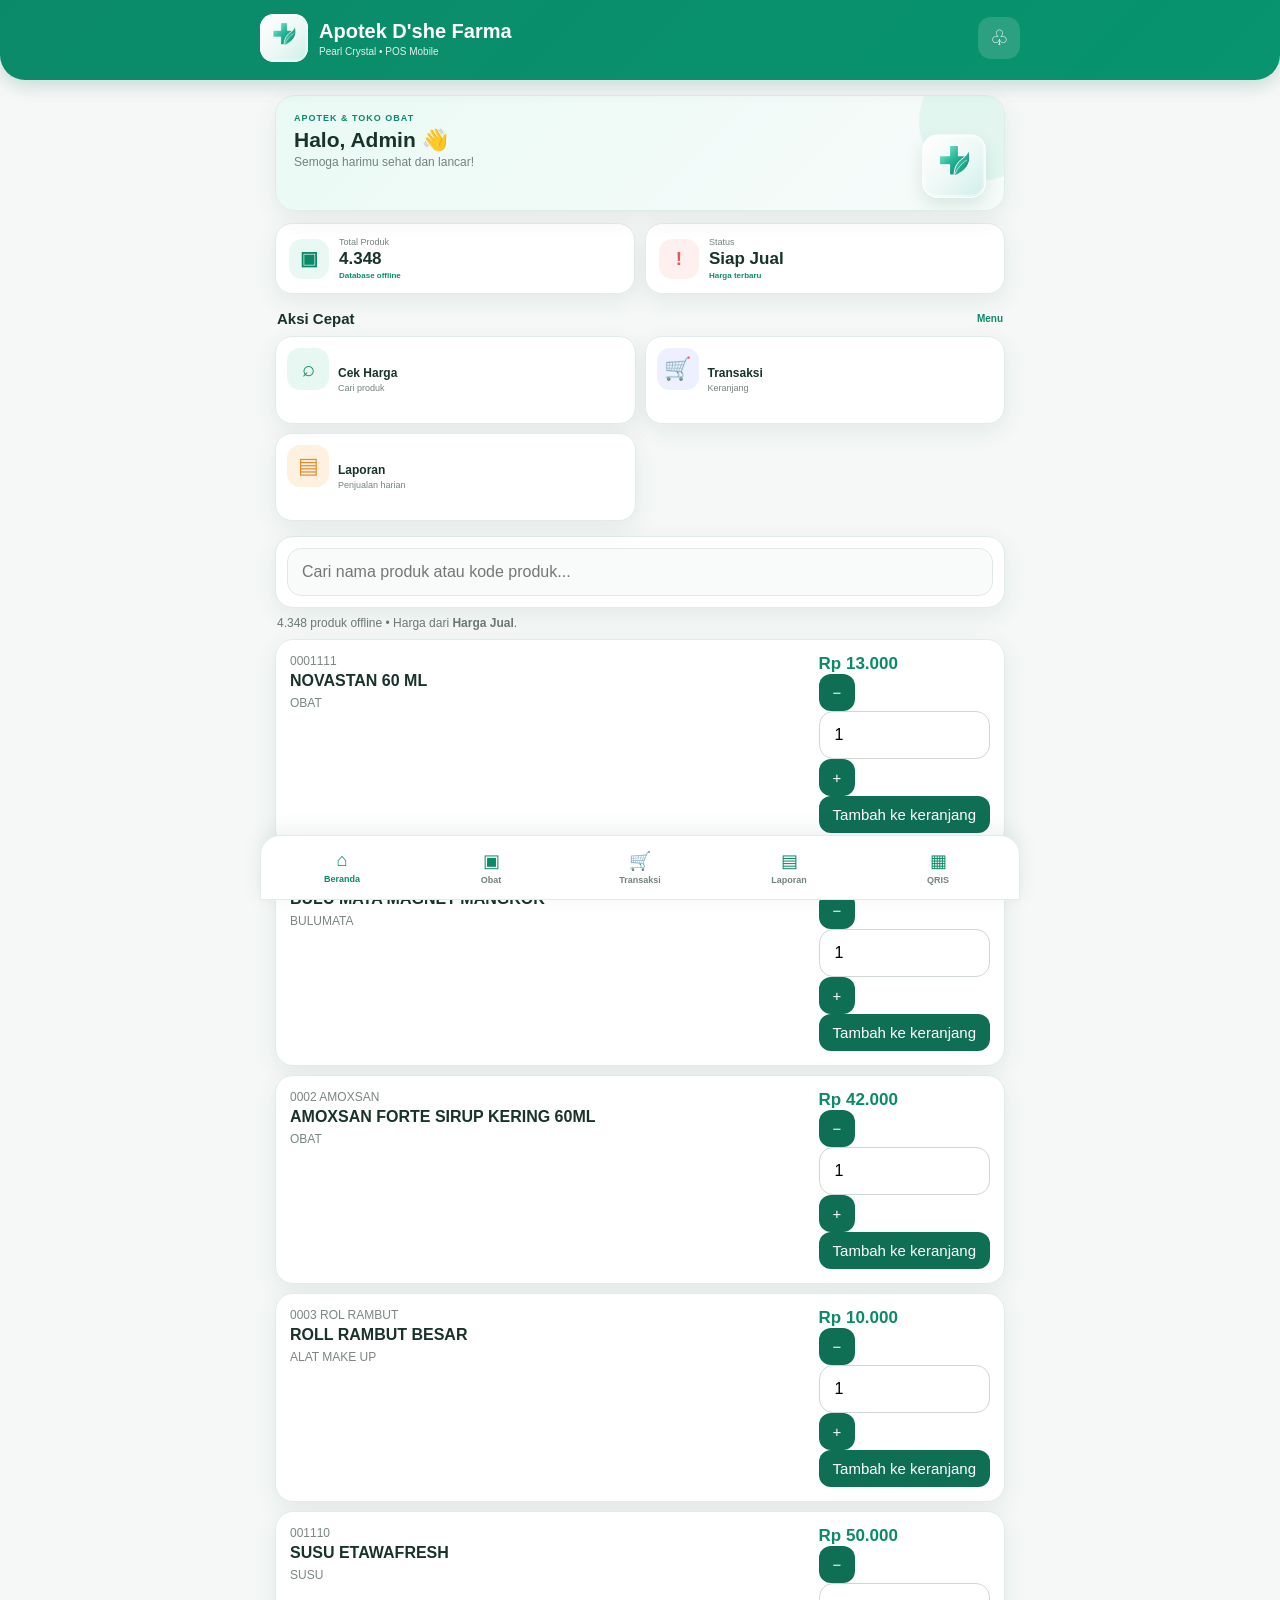
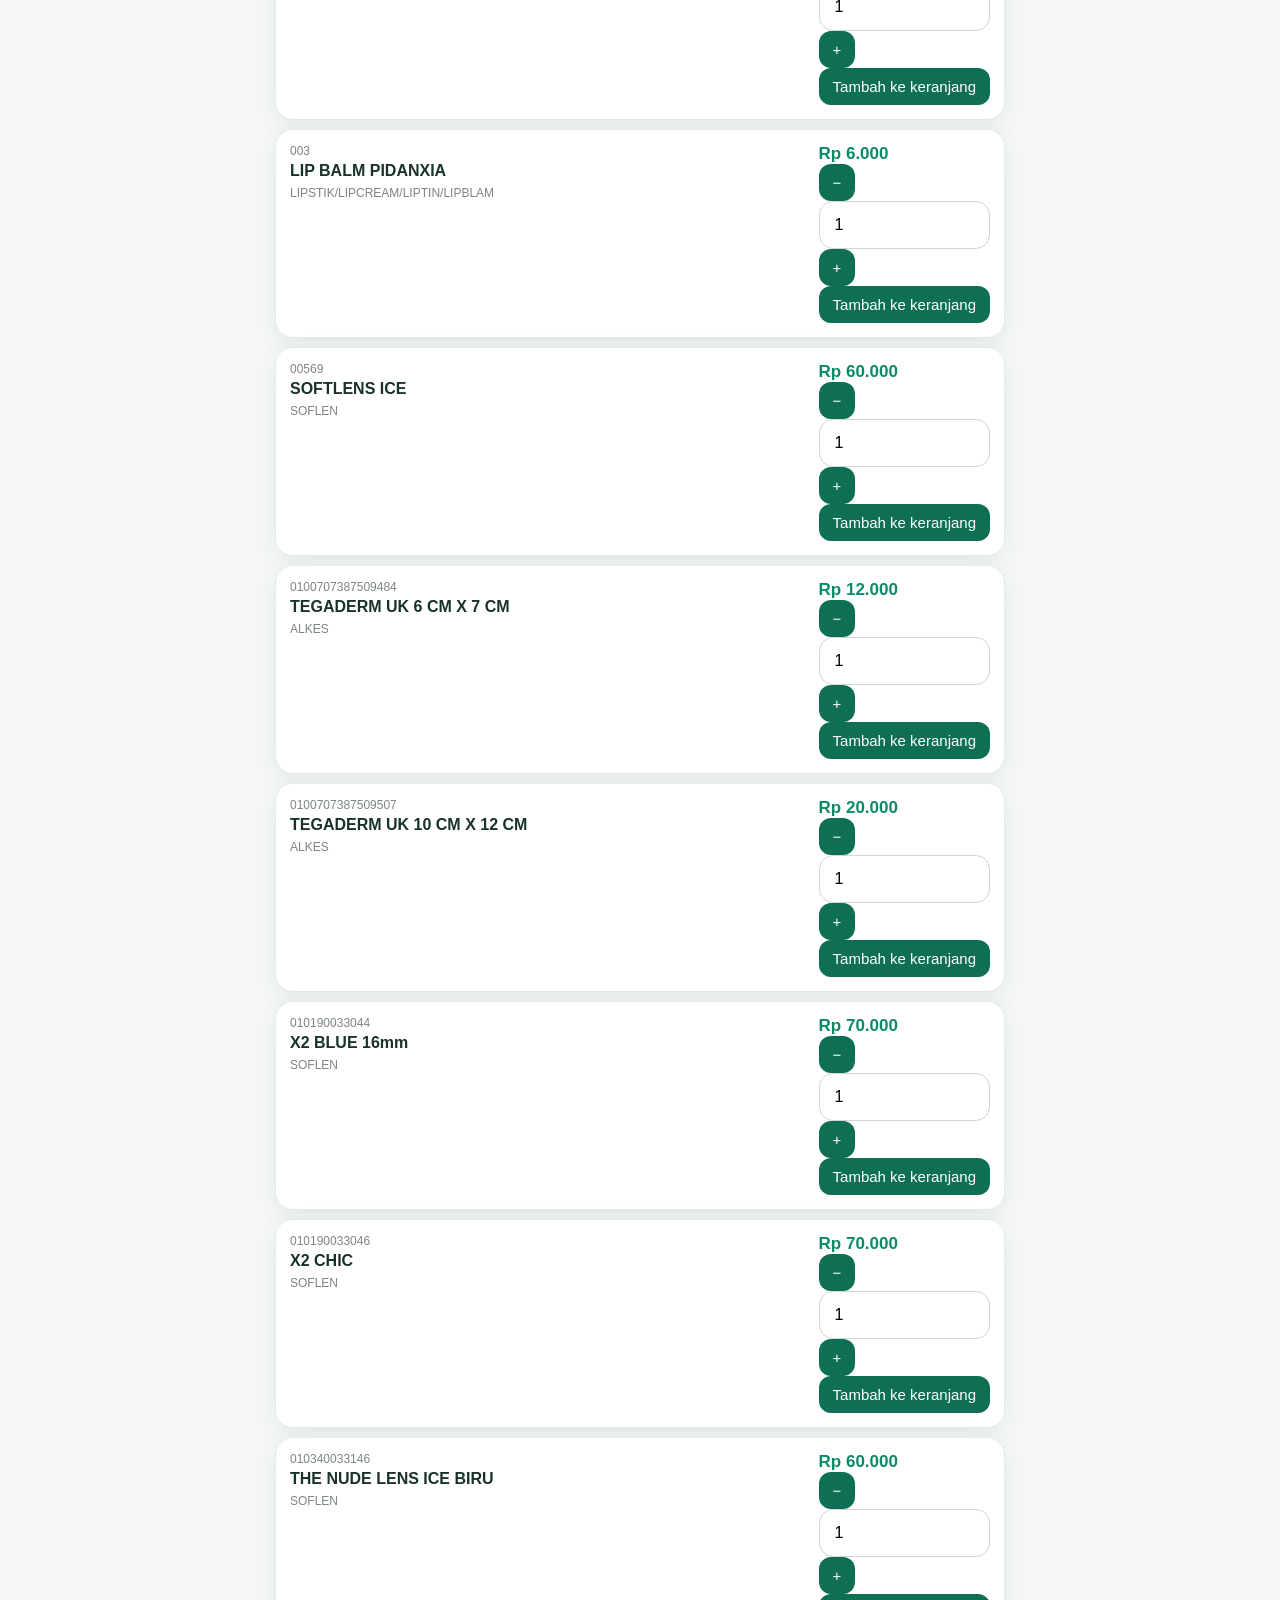
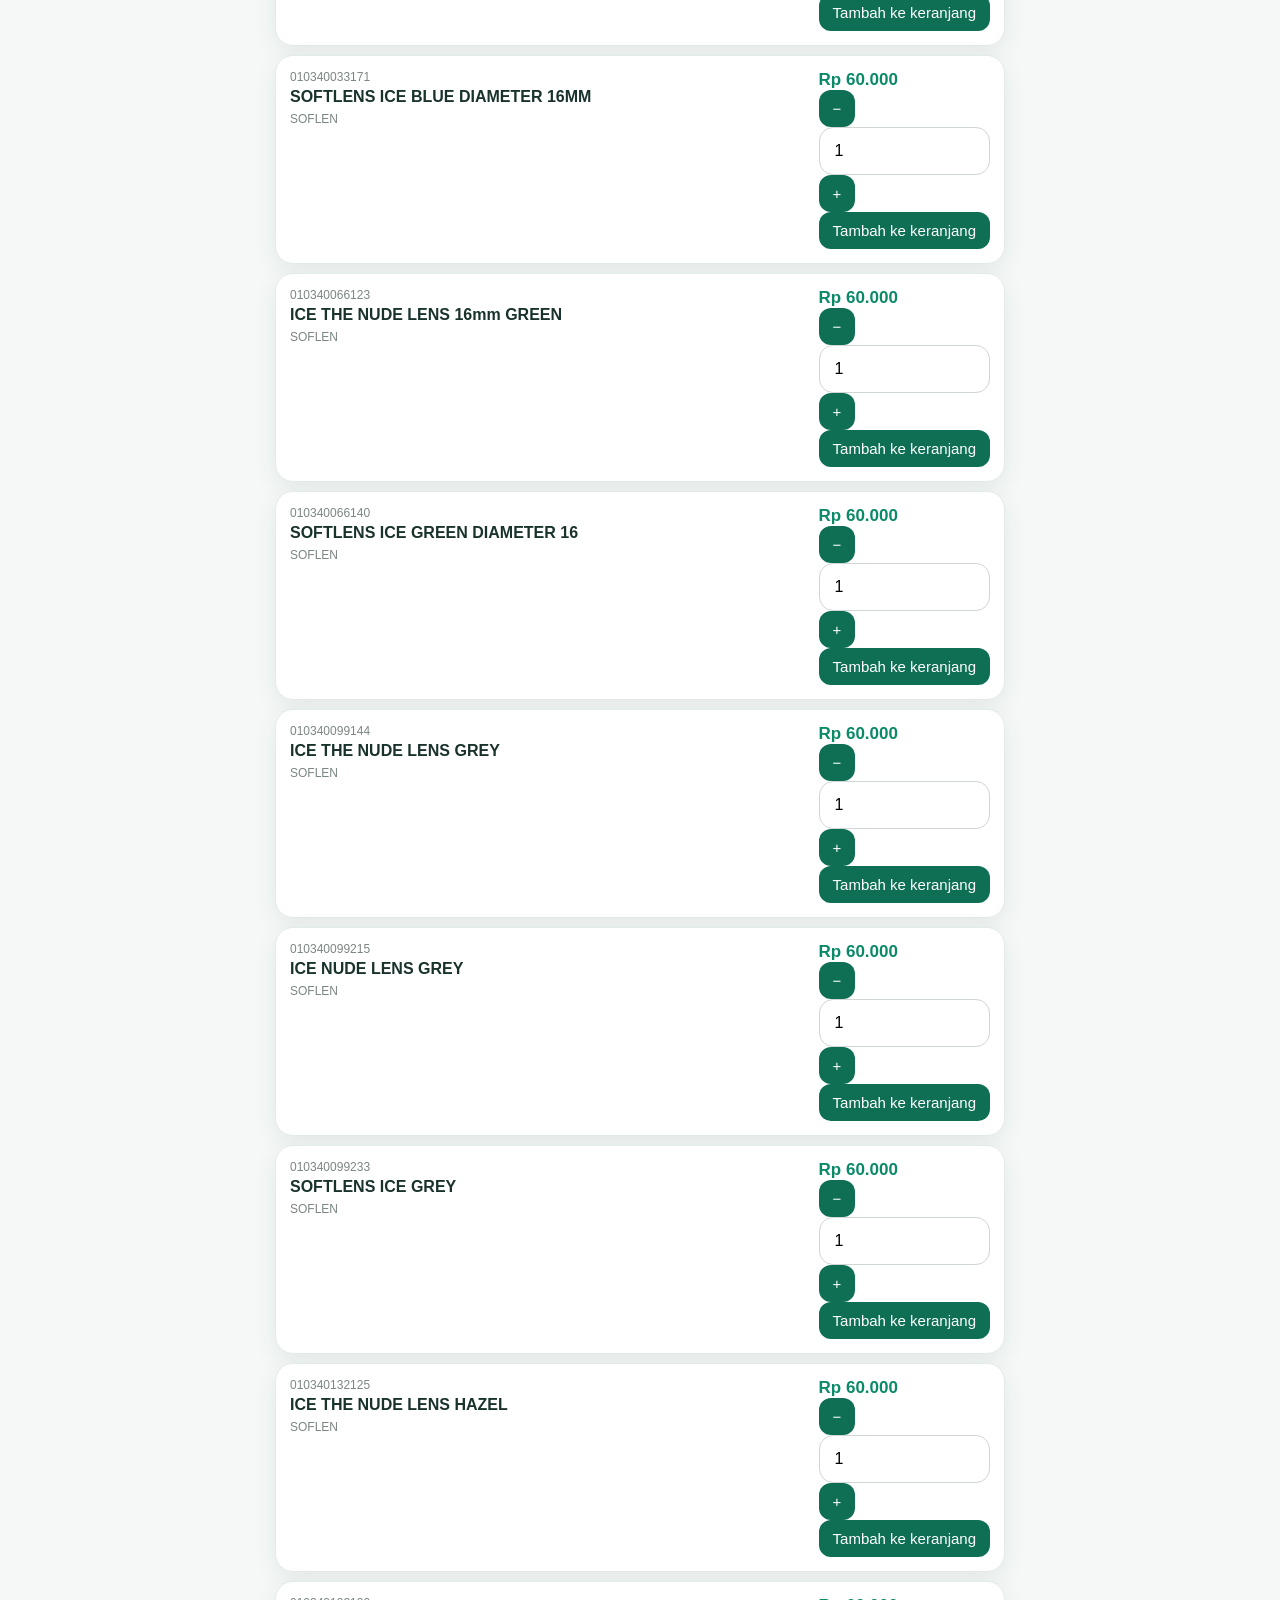
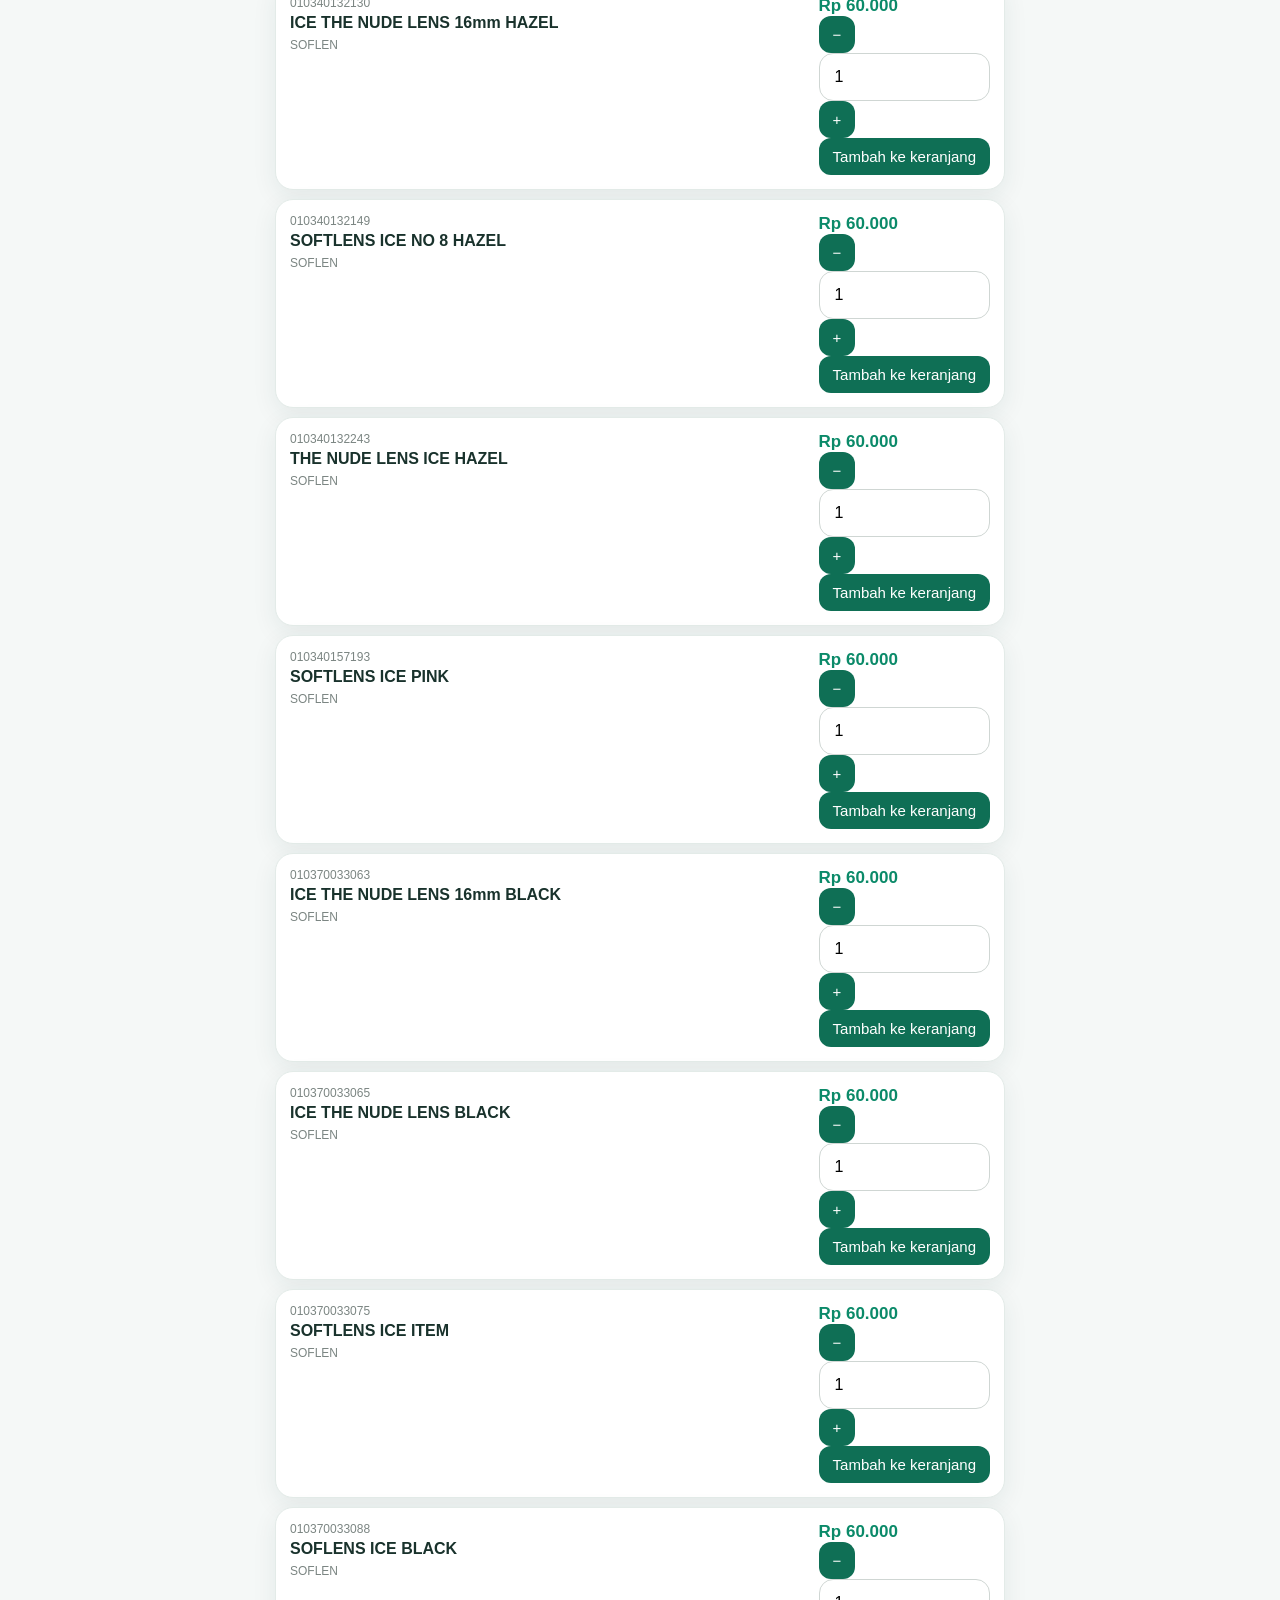
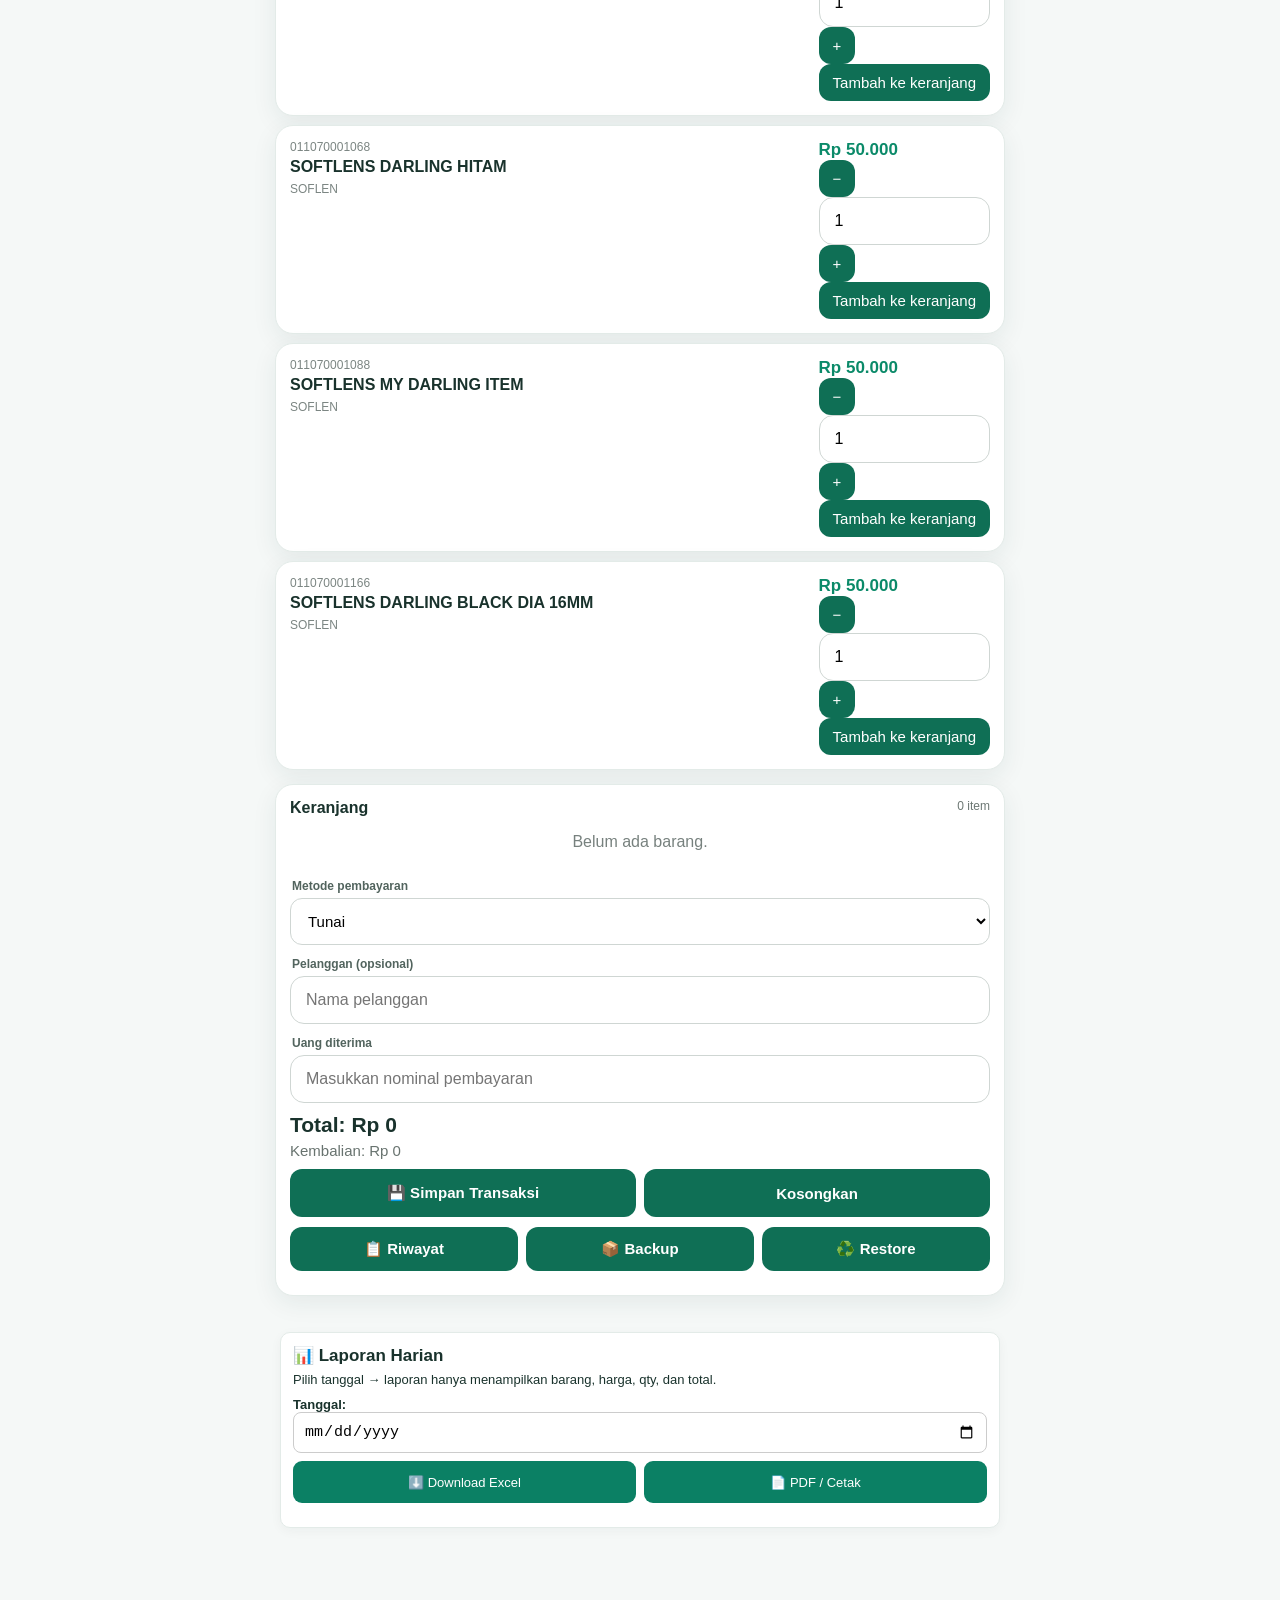
==== commit 270377ea: "Apply Apotek D'she Farma branding across POS" ====
--- a/app/src/main/assets/index.html
+++ b/app/src/main/assets/index.html
@@ -158,7 +158,7 @@
 <header>
   <div class="topbar">
     <div class="brand-mark"><img src="branding/logo-mark.svg" alt="Apotek D&#39;she Farma"></div>
-    <div class="brand-text"><h1>D'she Farma</h1><div>Apotek • POS Mobile</div></div>
+    <div class="brand-text"><h1>Apotek D'she Farma</h1><div>Pearl Crystal • POS Mobile</div></div>
     <button type="button" class="top-notify" onclick="focusReport()" aria-label="Laporan">♧</button>
   </div>
 </header>
@@ -194,7 +194,7 @@
 
 <section id="pembayaranMandiri" class="card payment-hub" style="display:none">
 <div class="payment-hub-head"><div><span class="eyebrow">PEMBAYARAN</span><h2>Pembayaran QRIS</h2><p>Menu terpisah untuk pembayaran di luar transaksi kasir.</p></div><span class="payment-hub-icon">▦</span></div>
-<div class="payment-merchant"><small>Merchant QRIS</small><h3>Apotek Naufal</h3><div>NMID: <b>ID1026613777956</b></div><div>Terminal: <b>A01</b></div></div>
+<div class="payment-merchant"><small>Merchant QRIS</small><h3>Apotek D'she Farma</h3><div>NMID: <b>ID1026613777956</b></div><div>Terminal: <b>A01</b></div></div>
 <div class="payment-qris-frame"><div class="payment-qris-placeholder"><span>QRIS</span><b>QRIS statis resmi</b><p>Gambar QRIS asli harus dipasang di aplikasi sebelum pelanggan memindai.</p></div></div>
 <div class="payment-hub-note"><b>Langkah pembayaran</b><ol><li>Minta pelanggan memindai QRIS resmi.</li><li>Masukkan nominal di aplikasi pembayaran pelanggan jika diminta.</li><li>Periksa transaksi masuk di DANA Bisnis.</li><li>Konfirmasi hanya setelah dana benar-benar diterima.</li></ol></div>
 <button type="button" class="payment-check-btn" onclick="openDanaInstructions()">✓ Panduan verifikasi pembayaran</button>
@@ -207,7 +207,7 @@
 <div id="results"></div>
 <div id="cartAnchor"></div>
 <div class="card cart"><div class="row"><b>Keranjang</b><span id="count" class="small">0 item</span></div>
-<div id="cart"></div><label class="pos-field-label" for="paymentMethod">Metode pembayaran</label><select id="paymentMethod" style="width:100%;padding:13px;border:1px solid #cfd6d3;border-radius:12px;font-size:15px;background:#fff;margin-top:5px"><option value="Tunai">Tunai</option><option value="QRIS">QRIS</option><option value="Kartu Debit">Kartu Debit</option><option value="Transfer">Transfer</option></select><div id="paymentGuide" class="payment-guide" style="display:none;margin-top:9px;padding:12px;border:1px solid #cde6dd;background:#f0faf6;border-radius:12px;font-size:13px;line-height:1.45"><b id="paymentGuideTitle">Konfirmasi pembayaran</b><p id="paymentGuideText" style="margin:6px 0 10px">Periksa pembayaran pada aplikasi merchant sebelum menyelesaikan transaksi.</p><label style="display:flex;gap:8px;align-items:flex-start;font-weight:600"><input id="paymentVerified" type="checkbox" style="width:18px;height:18px;flex:none;margin:1px 0 0"> <span id="paymentVerifiedText">Saya sudah memastikan pembayaran benar-benar masuk.</span></label></div><label class="pos-field-label" for="customerName">Pelanggan (opsional)</label><input id="customerName" type="text" maxlength="80" autocomplete="off" placeholder="Nama pelanggan" style="margin-top:5px"><label class="pos-field-label" for="cash">Uang diterima</label><input id="cash" type="number" min="0" step="1" inputmode="numeric" placeholder="Masukkan nominal pembayaran" style="margin-top:5px">
+<div id="cart"></div><label class="pos-field-label" for="paymentMethod">Metode pembayaran</label><select id="paymentMethod" style="width:100%;padding:13px;border:1px solid #cfd6d3;border-radius:12px;font-size:15px;background:#fff;margin-top:5px"><option value="Tunai">Tunai</option><option value="QRIS">QRIS</option><option value="Kartu Debit">Kartu Debit</option><option value="Transfer">Transfer</option></select><div id="paymentGuide" class="payment-guide" style="display:none;margin-top:9px;padding:12px;border:1px solid #cde6dd;background:#f0faf6;border-radius:12px;font-size:13px;line-height:1.45"><b id="paymentGuideTitle">Konfirmasi pembayaran</b><p id="paymentGuideText" style="margin:6px 0 10px">Periksa pembayaran pada aplikasi DANA Bisnis milik Apotek D'she Farma sebelum menyelesaikan transaksi.</p><label style="display:flex;gap:8px;align-items:flex-start;font-weight:600"><input id="paymentVerified" type="checkbox" style="width:18px;height:18px;flex:none;margin:1px 0 0"> <span id="paymentVerifiedText">Saya sudah memastikan pembayaran benar-benar masuk.</span></label></div><label class="pos-field-label" for="customerName">Pelanggan (opsional)</label><input id="customerName" type="text" maxlength="80" autocomplete="off" placeholder="Nama pelanggan" style="margin-top:5px"><label class="pos-field-label" for="cash">Uang diterima</label><input id="cash" type="number" min="0" step="1" inputmode="numeric" placeholder="Masukkan nominal pembayaran" style="margin-top:5px">
 <div class="total">Total: <span id="total">Rp 0</span></div><div class="change">Kembalian: <span id="change">Rp 0</span></div>
 <div class="actions">
 <button type="button" id="saveBtn">💾 Simpan Transaksi</button>
@@ -337,7 +337,7 @@
   guide.style.display=nonCash?"block":"none";
   if(method==="QRIS"){
     title.textContent="Pembayaran QRIS — DANA Bisnis";
-    body.textContent="Minta pelanggan memindai QRIS cetak resmi Apotek Naufal. Buka aplikasi DANA Bisnis dan periksa notifikasi/riwayat transaksi; cocokkan nominal dengan total belanja. QRIS cetak tidak mengirim status pembayaran otomatis ke aplikasi kasir.";
+    body.textContent="Minta pelanggan memindai QRIS cetak resmi Apotek D'she Farma. Buka aplikasi DANA Bisnis dan periksa notifikasi/riwayat transaksi; cocokkan nominal dengan total belanja. QRIS cetak tidak mengirim status pembayaran otomatis ke aplikasi kasir.";
     label.textContent="Saya sudah melihat pembayaran berhasil di DANA Bisnis dan nominalnya sesuai total transaksi.";
   }else{
     title.textContent="Konfirmasi pembayaran "+method;
@@ -391,7 +391,7 @@
     const text=JSON.stringify(payload,null,2);
     const a=document.createElement("a");
     a.href="data:application/json;charset=utf-8,"+encodeURIComponent(text);
-    a.download="backup-apotek-naufal-farma-"+new Date().toISOString().slice(0,10)+".json";
+    a.download="backup-apotek-dshe-farma-"+new Date().toISOString().slice(0,10)+".json";
     document.body.appendChild(a);a.click();a.remove();
     document.getElementById("saveStatus").className="small status-ok";
     document.getElementById("saveStatus").textContent="✓ Backup dibuat, termasuk arsip transaksi localStorage lama jika ada.";
@@ -674,7 +674,7 @@
     if(!cart||!method||!save||document.getElementById('posCheckoutModal'))return;
     const modal=document.createElement('div');
     modal.id='posCheckoutModal';
-    modal.innerHTML='<section class="pos-sheet" role="dialog" aria-modal="true" aria-labelledby="posCheckoutTitle"><div class="pos-sheet-head"><div><h2 id="posCheckoutTitle">Checkout Pembayaran</h2><p>Periksa total dan pastikan pembayaran sudah diterima.</p></div><button type="button" class="pos-close" id="posCloseCheckout" aria-label="Tutup">×</button></div><div class="pos-summary"><small>Total yang harus dibayar</small><strong id="posModalTotal">Rp 0</strong><div class="pos-summary-row"><span id="posModalItemCount">0 item</span><span id="posModalChange">Kembalian Rp 0</span></div></div><div class="pos-pay-card" id="posPaymentFields"></div><div class="pos-qris-placeholder" id="posQrisPlaceholder"><div class="pos-qris-icon">▦</div><b>QRIS Apotek Naufal</b><div class="pos-qris-art" role="img" aria-label="QRIS resmi merchant belum tertanam pada versi ini"><strong>QRIS</strong><span>NMID ID1026613777956</span><small>A01 · Apotek Naufal</small></div><p class="pos-qris-warning">QRIS resmi belum tertanam sebagai aset APK ini. Jangan gunakan panel ini untuk menerima pembayaran sampai QRIS asli ditampilkan.</p><span class="pos-nmid">NMID: ID1026613777956</span><p>Terminal: A01 · Merchant: Apotek Naufal</p></div><div class="pos-payment-note">Untuk QRIS, debit, dan transfer, kasir wajib memeriksa transaksi masuk melalui aplikasi merchant/bank terlebih dahulu. Checkbox bukan bukti pembayaran otomatis.</div><div class="pos-checkout-actions"><button type="button" id="posCancelCheckout">Kembali</button></div></section>';
+    modal.innerHTML='<section class="pos-sheet" role="dialog" aria-modal="true" aria-labelledby="posCheckoutTitle"><div class="pos-sheet-head"><div><h2 id="posCheckoutTitle">Checkout Pembayaran</h2><p>Periksa total dan pastikan pembayaran sudah diterima.</p></div><button type="button" class="pos-close" id="posCloseCheckout" aria-label="Tutup">×</button></div><div class="pos-summary"><small>Total yang harus dibayar</small><strong id="posModalTotal">Rp 0</strong><div class="pos-summary-row"><span id="posModalItemCount">0 item</span><span id="posModalChange">Kembalian Rp 0</span></div></div><div class="pos-pay-card" id="posPaymentFields"></div><div class="pos-qris-placeholder" id="posQrisPlaceholder"><div class="pos-qris-icon">▦</div><b>QRIS Apotek D'she Farma</b><div class="pos-qris-art" role="img" aria-label="QRIS resmi merchant belum tertanam pada versi ini"><strong>QRIS</strong><span>NMID ID1026613777956</span><small>A01 · Apotek D'she Farma</small></div><p class="pos-qris-warning">QRIS resmi belum tertanam sebagai aset APK ini. Jangan gunakan panel ini untuk menerima pembayaran sampai QRIS asli ditampilkan.</p><span class="pos-nmid">NMID: ID1026613777956</span><p>Terminal: A01 · Merchant: Apotek D'she Farma</p></div><div class="pos-payment-note">Untuk QRIS, debit, dan transfer, kasir wajib memeriksa transaksi masuk melalui aplikasi merchant/bank terlebih dahulu. Checkbox bukan bukti pembayaran otomatis.</div><div class="pos-checkout-actions"><button type="button" id="posCancelCheckout">Kembali</button></div></section>';
     document.body.appendChild(modal);
     const fields=modal.querySelector('#posPaymentFields');
     const labels=[...cart.querySelectorAll('.pos-field-label')];
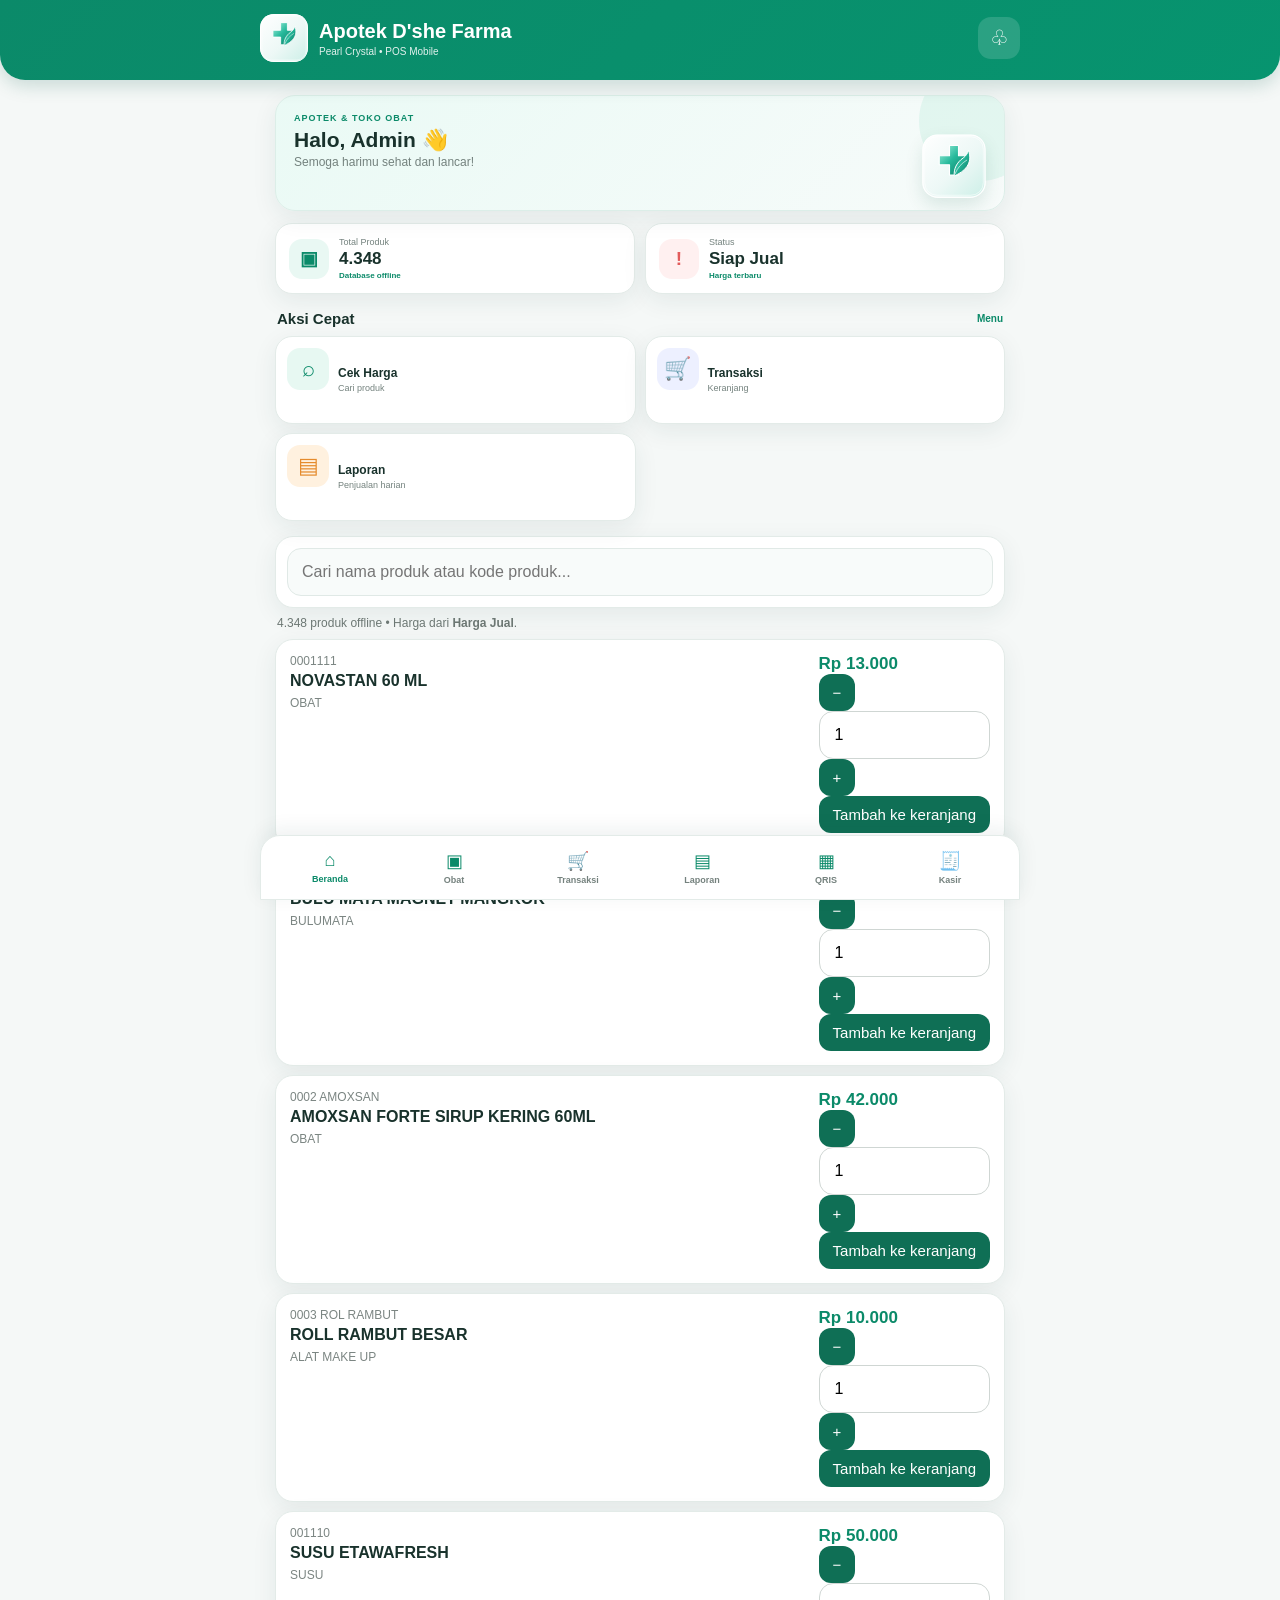
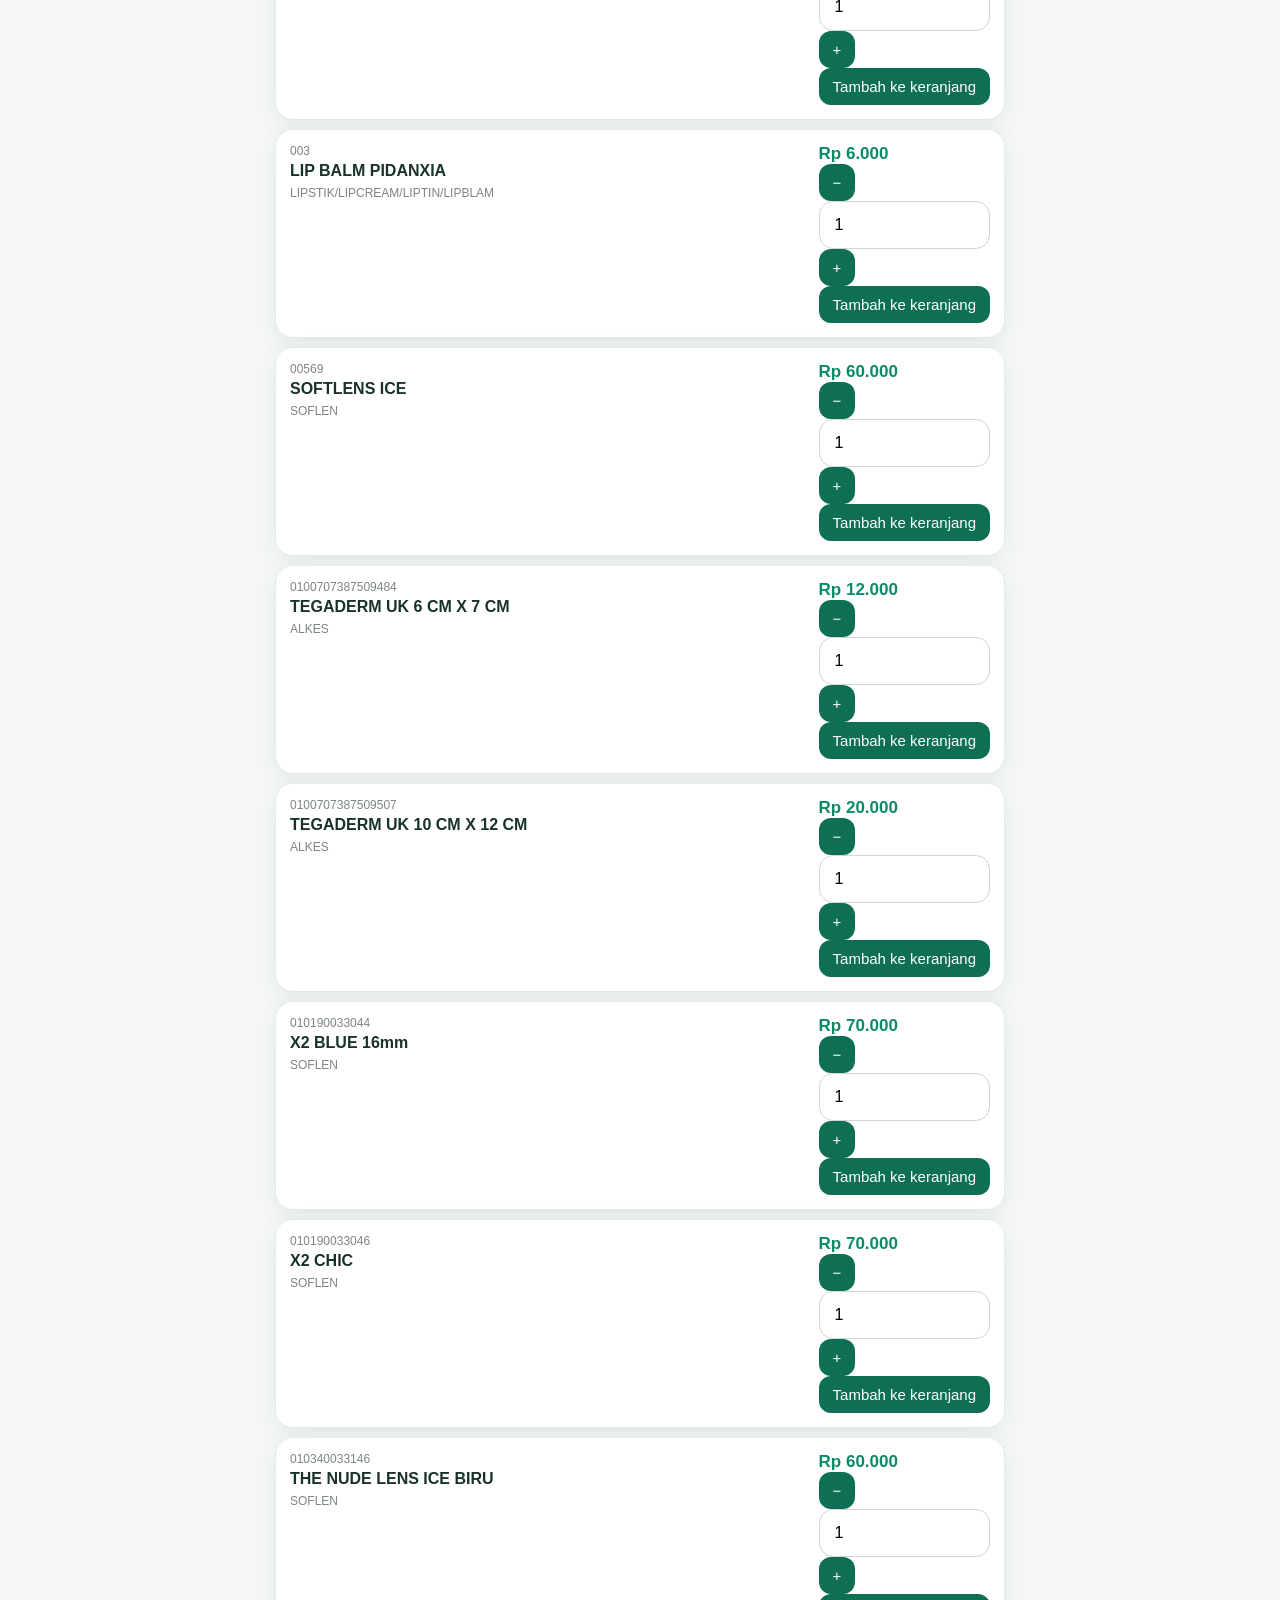
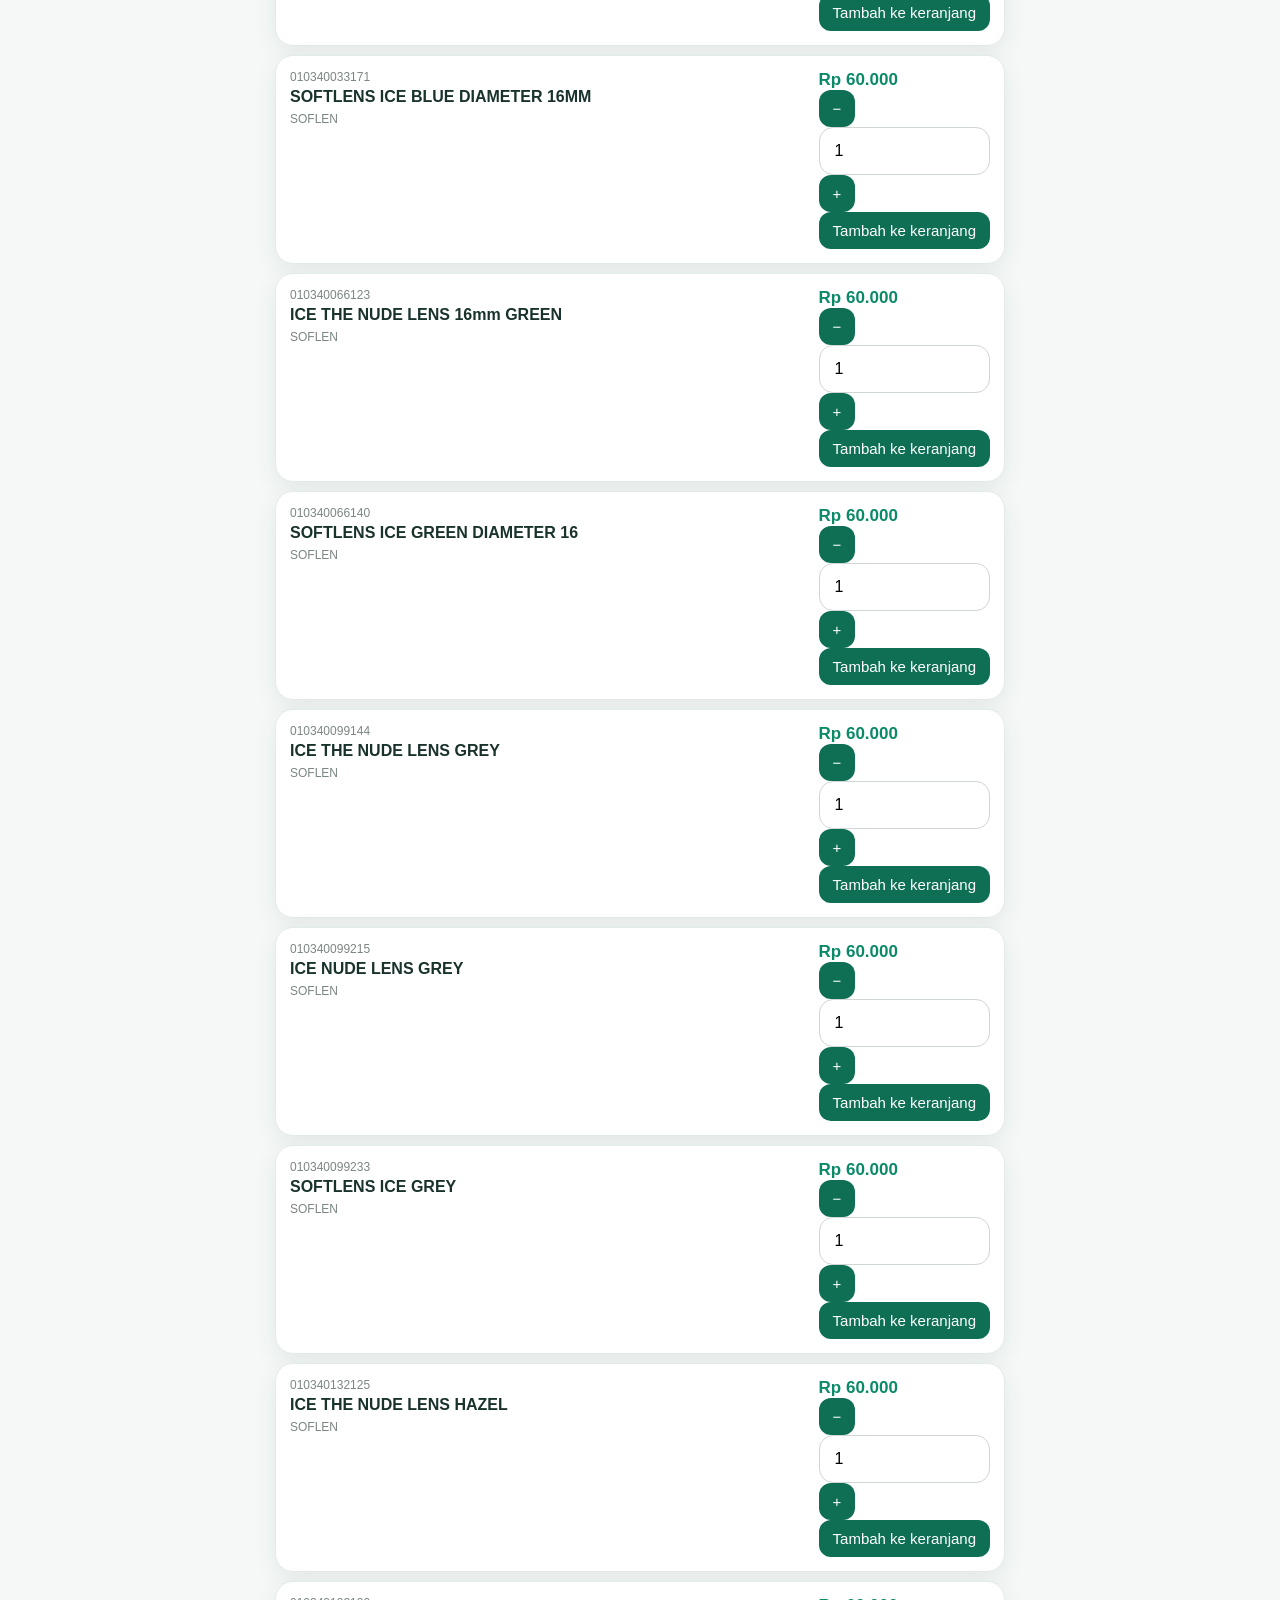
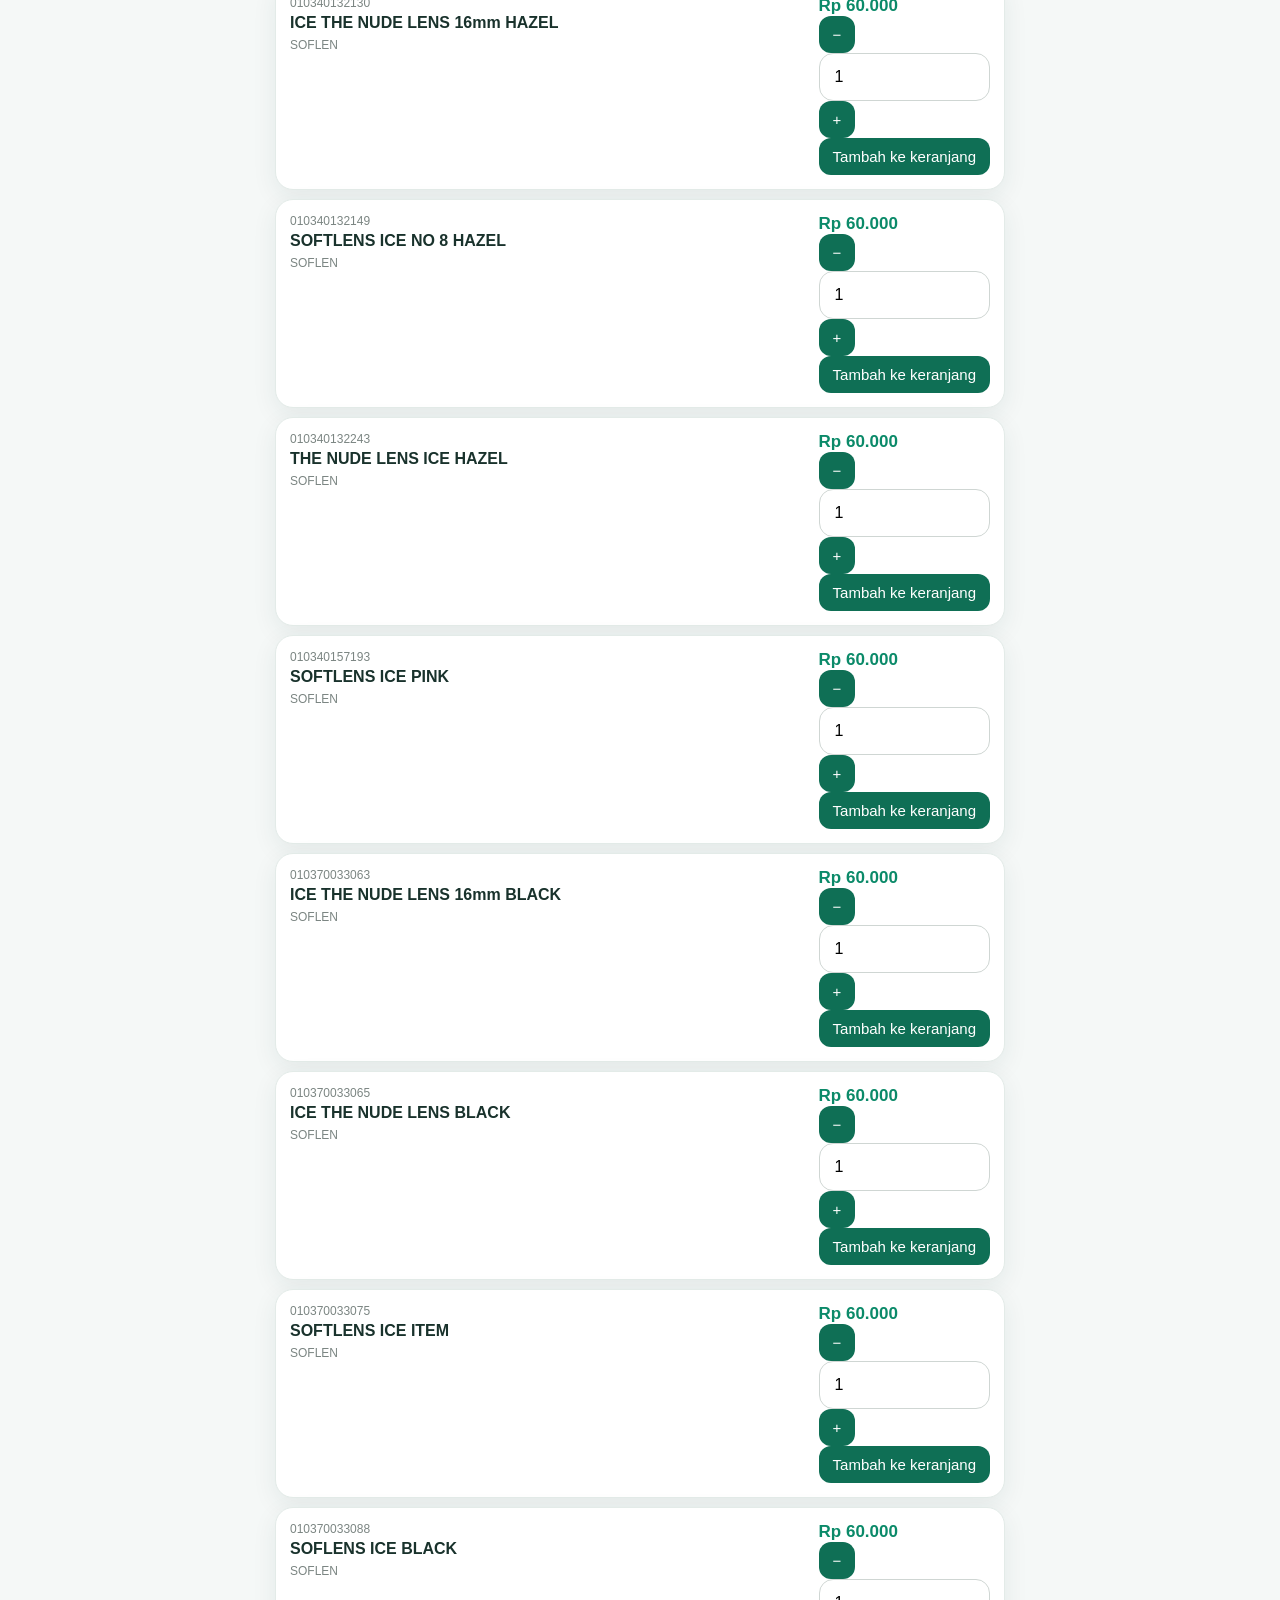
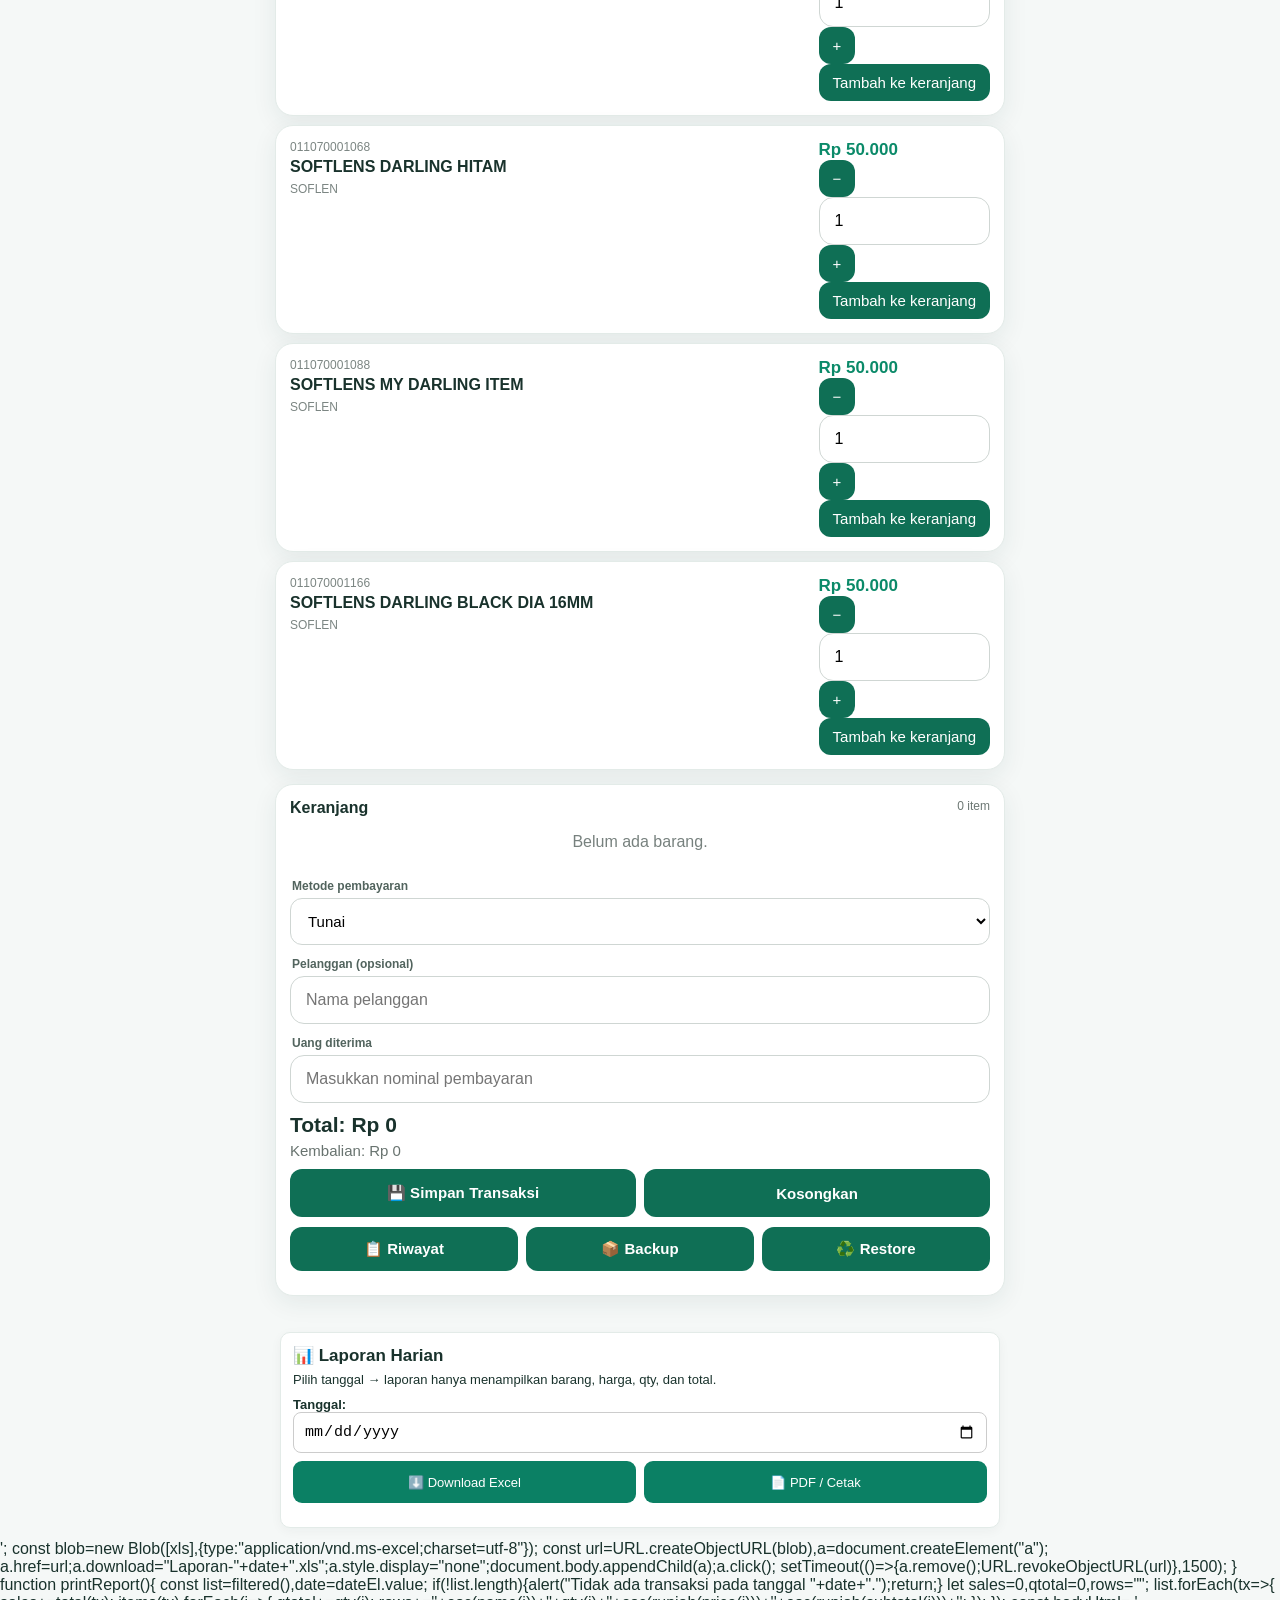
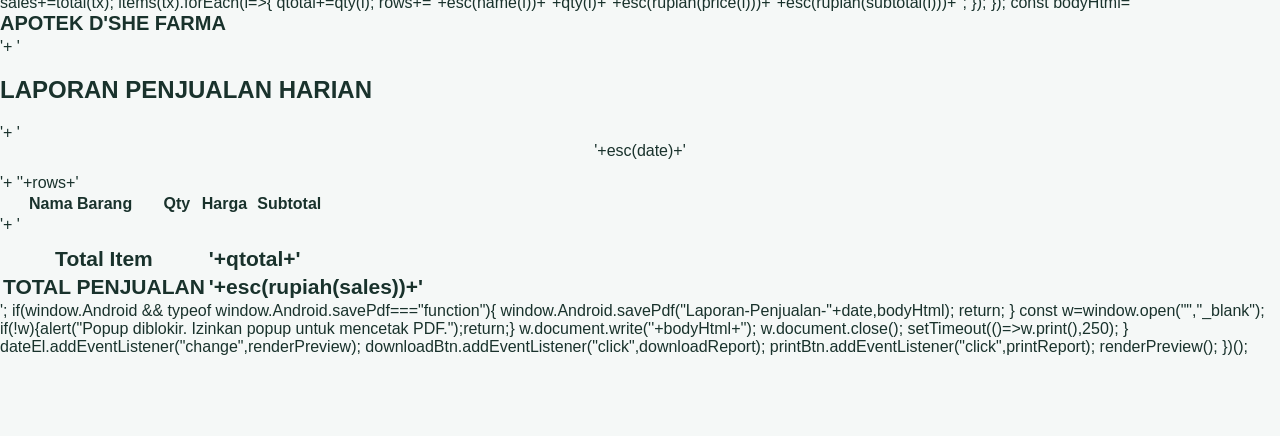
==== commit 1325b034: "feat(pos): add operational cashier menu with held sales and receipt reprint" ====
--- a/app/src/main/assets/index.html
+++ b/app/src/main/assets/index.html
@@ -191,6 +191,17 @@
     <button type="button" class="quick-btn q-orange" onclick="focusReport()"><span>▤</span><b>Laporan</b><small>Penjualan harian</small></button>
   </div>
 </section>
+<section id="kasirOps" class="card" style="display:none;margin-top:14px">
+ <div class="section-head"><h3>Operasional Kasir</h3><span>POS</span></div>
+ <div class="quick-grid" style="grid-template-columns:repeat(2,minmax(0,1fr))">
+  <button class="quick-btn q-green" onclick="toggleKasirHistory()"><span>📋</span><b>Riwayat</b><small>Transaksi tersimpan</small></button>
+  <button class="quick-btn q-indigo" onclick="holdCurrentSale()"><span>⏸</span><b>Tahan Transaksi</b><small>Simpan keranjang sementara</small></button>
+  <button class="quick-btn q-orange" onclick="showHeldSales()"><span>▶</span><b>Lanjutkan</b><small id="heldCountLabel">0 transaksi ditahan</small></button>
+  <button class="quick-btn" onclick="reprintLatestReceipt()"><span>🧾</span><b>Cetak Ulang</b><small>Struk terakhir / riwayat</small></button>
+ </div>
+ <div id="heldSalesBox" style="display:none;margin-top:12px"></div>
+ <div id="kasirHistoryWrap" style="display:none;margin-top:12px"><div class="row"><b>Riwayat Transaksi</b><button type="button" onclick="showHistory()" style="padding:7px 10px">Muat ulang</button></div><div id="historyBox" style="display:block"></div></div>
+</section>
 
 <section id="pembayaranMandiri" class="card payment-hub" style="display:none">
 <div class="payment-hub-head"><div><span class="eyebrow">PEMBAYARAN</span><h2>Pembayaran QRIS</h2><p>Menu terpisah untuk pembayaran di luar transaksi kasir.</p></div><span class="payment-hub-icon">▦</span></div>
@@ -584,6 +595,22 @@
       '</style></head><body><h1>APOTEK D'SHE FARMA</h1><h3>Laporan Harian • '+esc(date)+'</h3>'+
       '<table><thead><tr><th>Nama Barang</th><th>Qty</th><th>Harga</th><th>Subtotal</th></tr></thead><tbody>'+body+'</tbody></table>'+
       '<table class="total"><tr><th>Total Item</th><td>'+qtotal+'</td></tr><tr><th>TOTAL PENJUALAN</th><td>'+sales+'</td></tr></table>
+
+<script id="kasirOpsV1">
+function showKasirOps(){const p=document.getElementById("kasirOps");p.style.display="block";document.getElementById("pembayaranMandiri").style.display="none";document.getElementById("kasirHistoryWrap").style.display="none";document.getElementById("heldSalesBox").style.display="none";p.scrollIntoView({behavior:"smooth",block:"start"});updateHeldCount();}
+function heldSales(){try{return JSON.parse(localStorage.getItem("anf_held_sales")||"[]")}catch(e){return[]}}
+function updateHeldCount(){const n=heldSales().length;const el=document.getElementById("heldCountLabel");if(el)el.textContent=n+" transaksi ditahan";}
+function holdCurrentSale(){if(!cart.length){alert("Keranjang kosong. Tambahkan barang sebelum menahan transaksi.");return;}const all=heldSales();all.unshift({key:Date.now(),at:new Date().toISOString(),cart:cart.map(x=>({...x})),paymentMethod:document.getElementById("paymentMethod").value,cash:document.getElementById("cash").value,customerName:document.getElementById("customerName").value});localStorage.setItem("anf_held_sales",JSON.stringify(all));cart=[];renderCart();document.getElementById("cash").value="";document.getElementById("customerName").value="";updateHeldCount();alert("Transaksi ditahan. Keranjang dikosongkan untuk transaksi berikutnya.");}
+function showHeldSales(){const box=document.getElementById("heldSalesBox");box.style.display="block";const all=heldSales();if(!all.length){box.innerHTML='<div class="small">Belum ada transaksi yang ditahan.</div>';return;}box.innerHTML=all.map((x,i)=>'<div class="history-item"><b>Ditahan '+(i+1)+'</b><div class="small">'+new Date(x.at).toLocaleString("id-ID")+' • '+x.cart.reduce((a,b)=>a+(Number(b.qty)||0),0)+' item</div><b>'+rupiah(x.cart.reduce((a,b)=>a+(Number(b.price)||0)*(Number(b.qty)||0),0))+'</b><div style="display:flex;gap:8px;margin-top:8px"><button onclick="resumeHeldSale('+x.key+')">Lanjutkan</button><button class="danger" onclick="removeHeldSale('+x.key+')">Hapus</button></div></div>').join("");}
+function resumeHeldSale(key){if(cart.length&&!confirm("Keranjang aktif akan digantikan transaksi yang ditahan. Lanjutkan?"))return;const all=heldSales(),x=all.find(a=>a.key===key);if(!x)return;cart=x.cart.map(a=>({...a}));document.getElementById("paymentMethod").value=x.paymentMethod||"Tunai";document.getElementById("cash").value=x.cash||"";document.getElementById("customerName").value=x.customerName||"";localStorage.setItem("anf_held_sales",JSON.stringify(all.filter(a=>a.key!==key)));renderCart();updateHeldCount();document.getElementById("heldSalesBox").style.display="none";focusCart();}
+function removeHeldSale(key){localStorage.setItem("anf_held_sales",JSON.stringify(heldSales().filter(x=>x.key!==key)));showHeldSales();updateHeldCount();}
+function toggleKasirHistory(){const w=document.getElementById("kasirHistoryWrap");w.style.display=w.style.display==="none"?"block":"none";if(w.style.display==="block")showHistory();}
+function receiptText(tx){const line="--------------------------------";let s="APOTEK NAUFAL FARMA\n"+line+"\n"+(tx.invoice||("ID "+tx.id))+"\n"+(tx.date||new Date(tx.iso||Date.now()).toLocaleString("id-ID"))+"\n"+(tx.customer?"Pelanggan: "+tx.customer+"\n":"")+line+"\n";(tx.items||[]).forEach(i=>{s+=i.name+"\n"+i.qty+" x "+rupiah(i.price)+" = "+rupiah(i.qty*i.price)+"\n"});s+=line+"\nTOTAL  "+rupiah(tx.total)+"\nBAYAR  "+rupiah(tx.cash)+"\nKEMBALI "+rupiah(tx.change)+"\n"+line+"\nTerima kasih\n";return s;}
+function printReceipt(tx){if(!tx){alert("Data transaksi tidak ditemukan.");return;}const textReceipt=receiptText(tx);if(window.Android&&typeof window.Android.thermalPrinters==="function"&&typeof window.Android.printThermal==="function"){try{const printers=JSON.parse(window.Android.thermalPrinters());if(printers.length){const choice=prompt("Pilih printer (nomor):\n"+printers.map((p,i)=>(i+1)+". "+p.name+" • "+p.address).join("\n"),"1");if(choice===null)return;const p=printers[Number(choice)-1];if(!p){alert("Pilihan printer tidak valid.");return;}const result=JSON.parse(window.Android.printThermal(p.address,textReceipt));if(result.ok)return;if(result.permission){alert("Izin Bluetooth diminta. Silakan ulangi Cetak Ulang setelah izin diberikan.");return;}alert(result.error||"Cetak thermal gagal.");return;}}catch(e){console.warn(e)}const w=window.open("","_blank");if(!w){alert("Popup cetak diblokir.");return;}w.document.write('<html><head><title>Struk '+(tx.invoice||'')+'</title><style>body{font:12px monospace;width:72mm;margin:4mm auto;white-space:pre-wrap}</style></head><body>'+esc(textReceipt)+'</body></html>');w.document.close();w.focus();w.print();}
+function reprintLatestReceipt(){const h=getHistory().filter(x=>x.status!=="VOIDED");if(!h.length){alert("Belum ada transaksi untuk dicetak ulang.");return;}printReceipt(h[0]);}
+function reprintReceiptById(id){const tx=getHistory().find(x=>String(x.id)===String(id)||String(x.invoice)===String(id));printReceipt(tx);}
+updateHeldCount();
+</script>
 </body></html>';
     const blob=new Blob([xls],{type:"application/vnd.ms-excel;charset=utf-8"});
     const url=URL.createObjectURL(blob),a=document.createElement("a");
@@ -752,7 +779,8 @@
 <button type="button" onclick="focusCart()"><span>🛒</span><b>Transaksi</b></button>
 <button type="button" onclick="focusReport()"><span>▤</span><b>Laporan</b></button>
 <button type="button" onclick="showPaymentHub()"><span>▦</span><b>QRIS</b></button>
+<button type="button" onclick="showKasirOps()"><span>🧾</span><b>Kasir</b></button>
 </nav>
-<style id="bottomNavStyle">.bottom-nav{position:sticky;bottom:0;z-index:20;max-width:760px;margin:14px auto 0;padding:9px 8px calc(9px + env(safe-area-inset-bottom));background:#fff;border:1px solid var(--line);border-radius:20px 20px 0 0;box-shadow:0 -5px 20px rgba(20,70,58,.08);display:grid;grid-template-columns:repeat(5,1fr);gap:3px}.bottom-nav button{background:transparent;color:#75827e;padding:5px 2px;font-size:9px;display:flex;flex-direction:column;align-items:center;gap:3px}.bottom-nav button span{font-size:18px;color:var(--g)}.bottom-nav button b{font-size:9px}.bottom-nav button:first-child{color:var(--g)}</style>
+<style id="bottomNavStyle">.bottom-nav{position:sticky;bottom:0;z-index:20;max-width:760px;margin:14px auto 0;padding:9px 8px calc(9px + env(safe-area-inset-bottom));background:#fff;border:1px solid var(--line);border-radius:20px 20px 0 0;box-shadow:0 -5px 20px rgba(20,70,58,.08);display:grid;grid-template-columns:repeat(6,minmax(0,1fr));gap:2px}.bottom-nav button{background:transparent;color:#75827e;padding:5px 2px;font-size:9px;display:flex;flex-direction:column;align-items:center;gap:3px}.bottom-nav button span{font-size:18px;color:var(--g)}.bottom-nav button b{font-size:9px}.bottom-nav button:first-child{color:var(--g)}</style>
 <script>if(document.readyState==="loading"){document.addEventListener("DOMContentLoaded",migrateLegacyTransactionsToSQLite,{once:true});}else{migrateLegacyTransactionsToSQLite();}</script>
 </body></html>
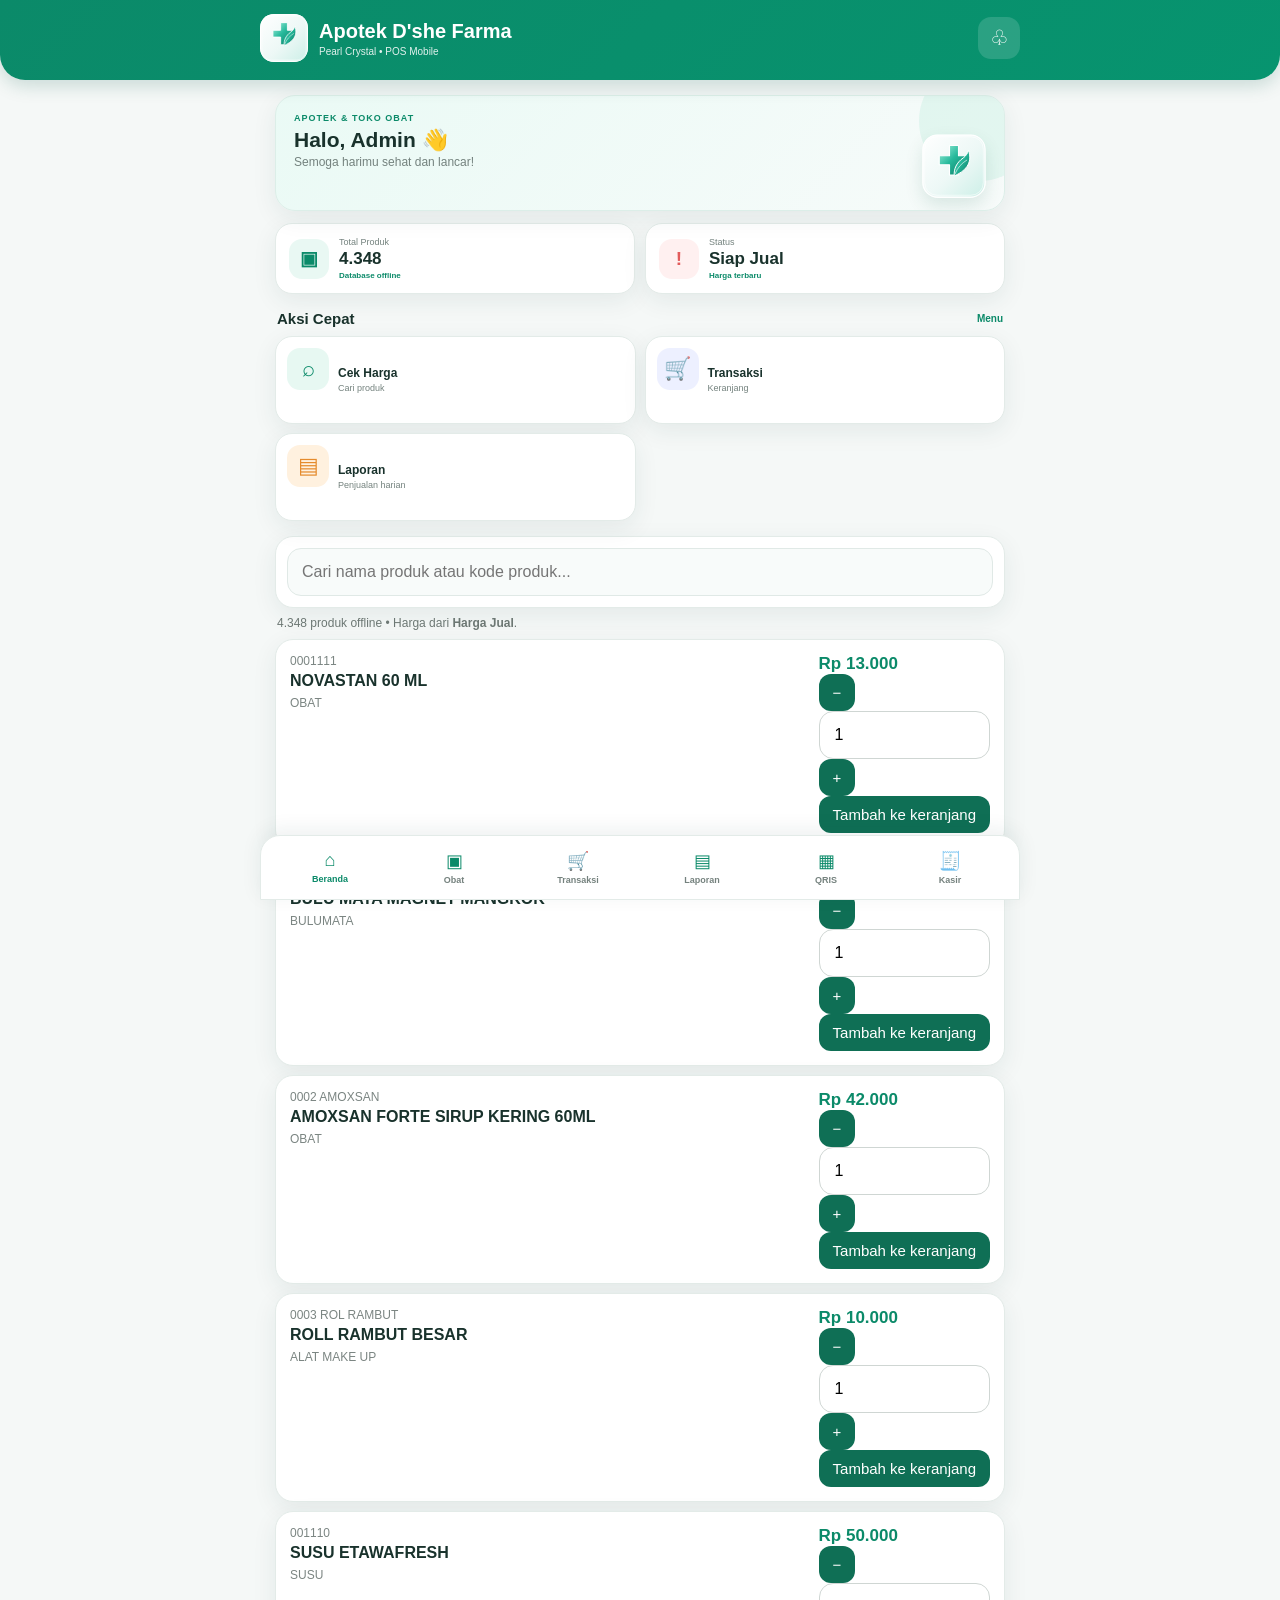
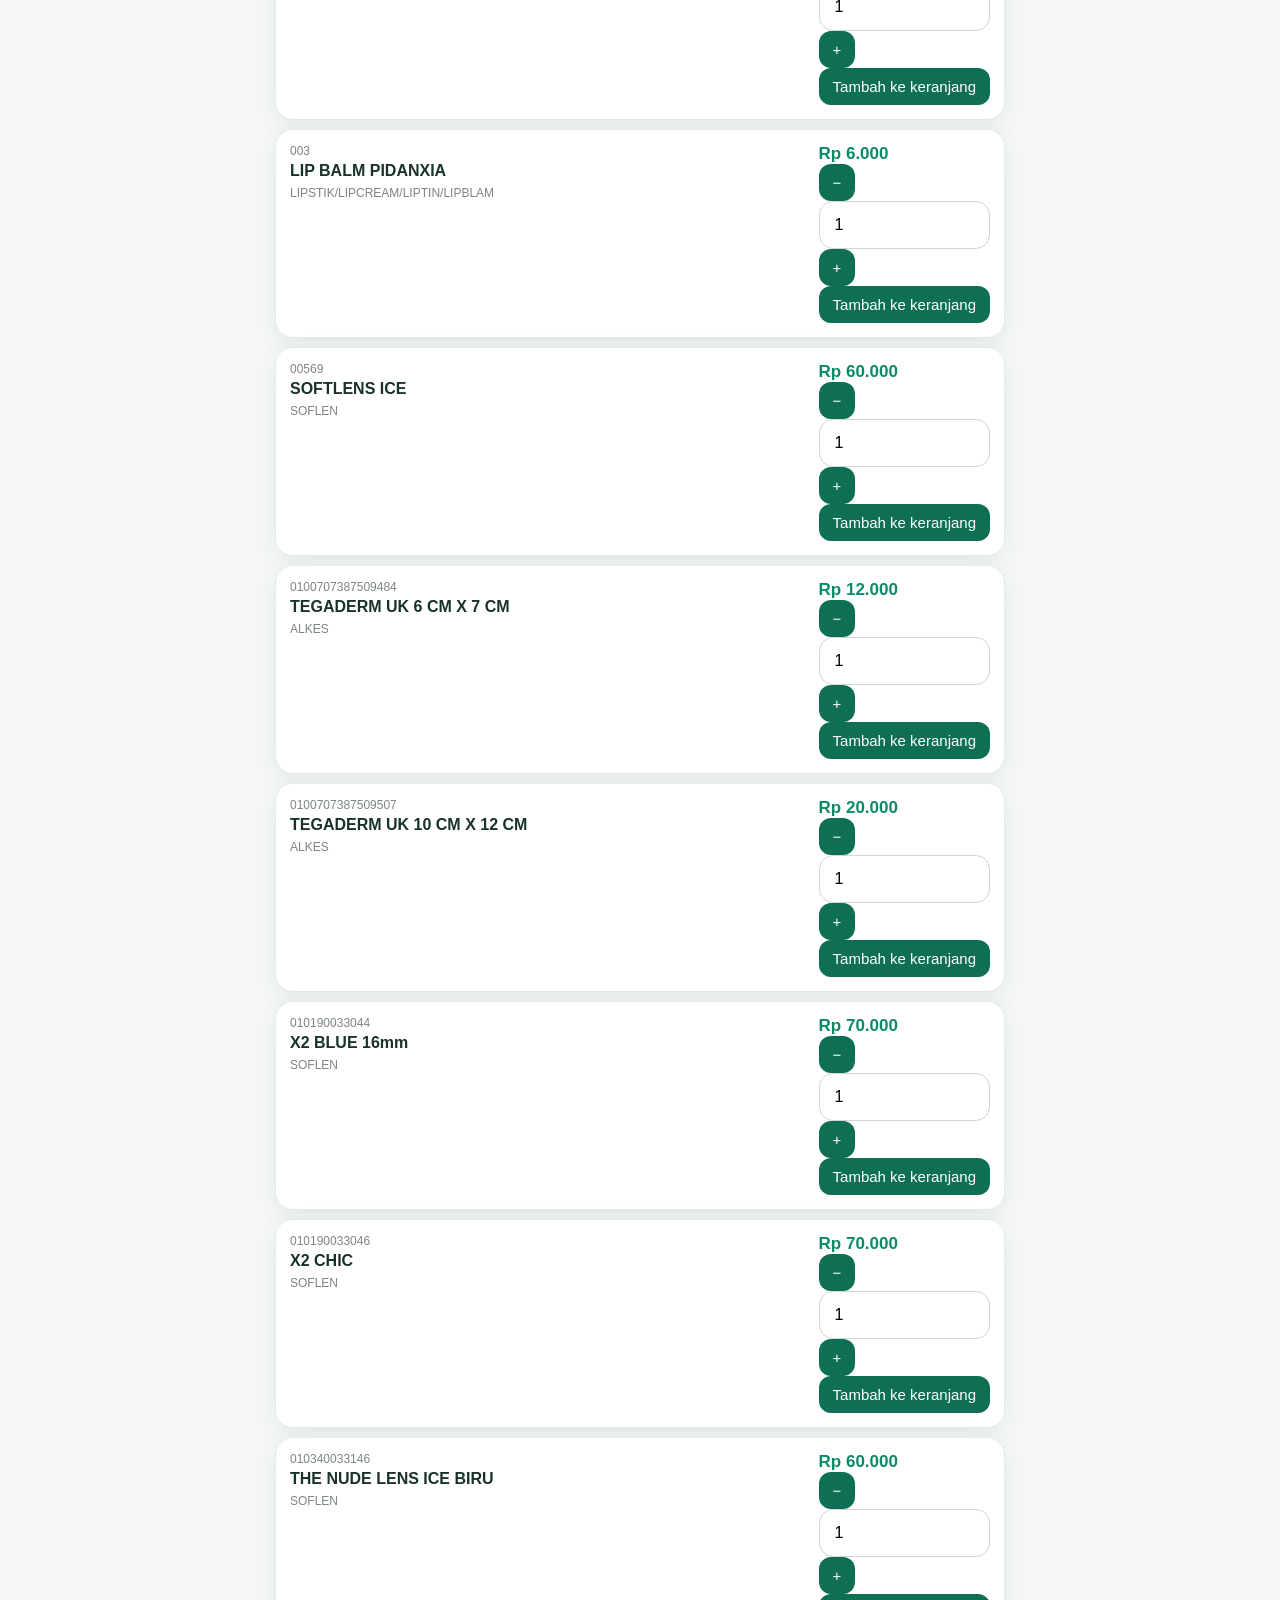
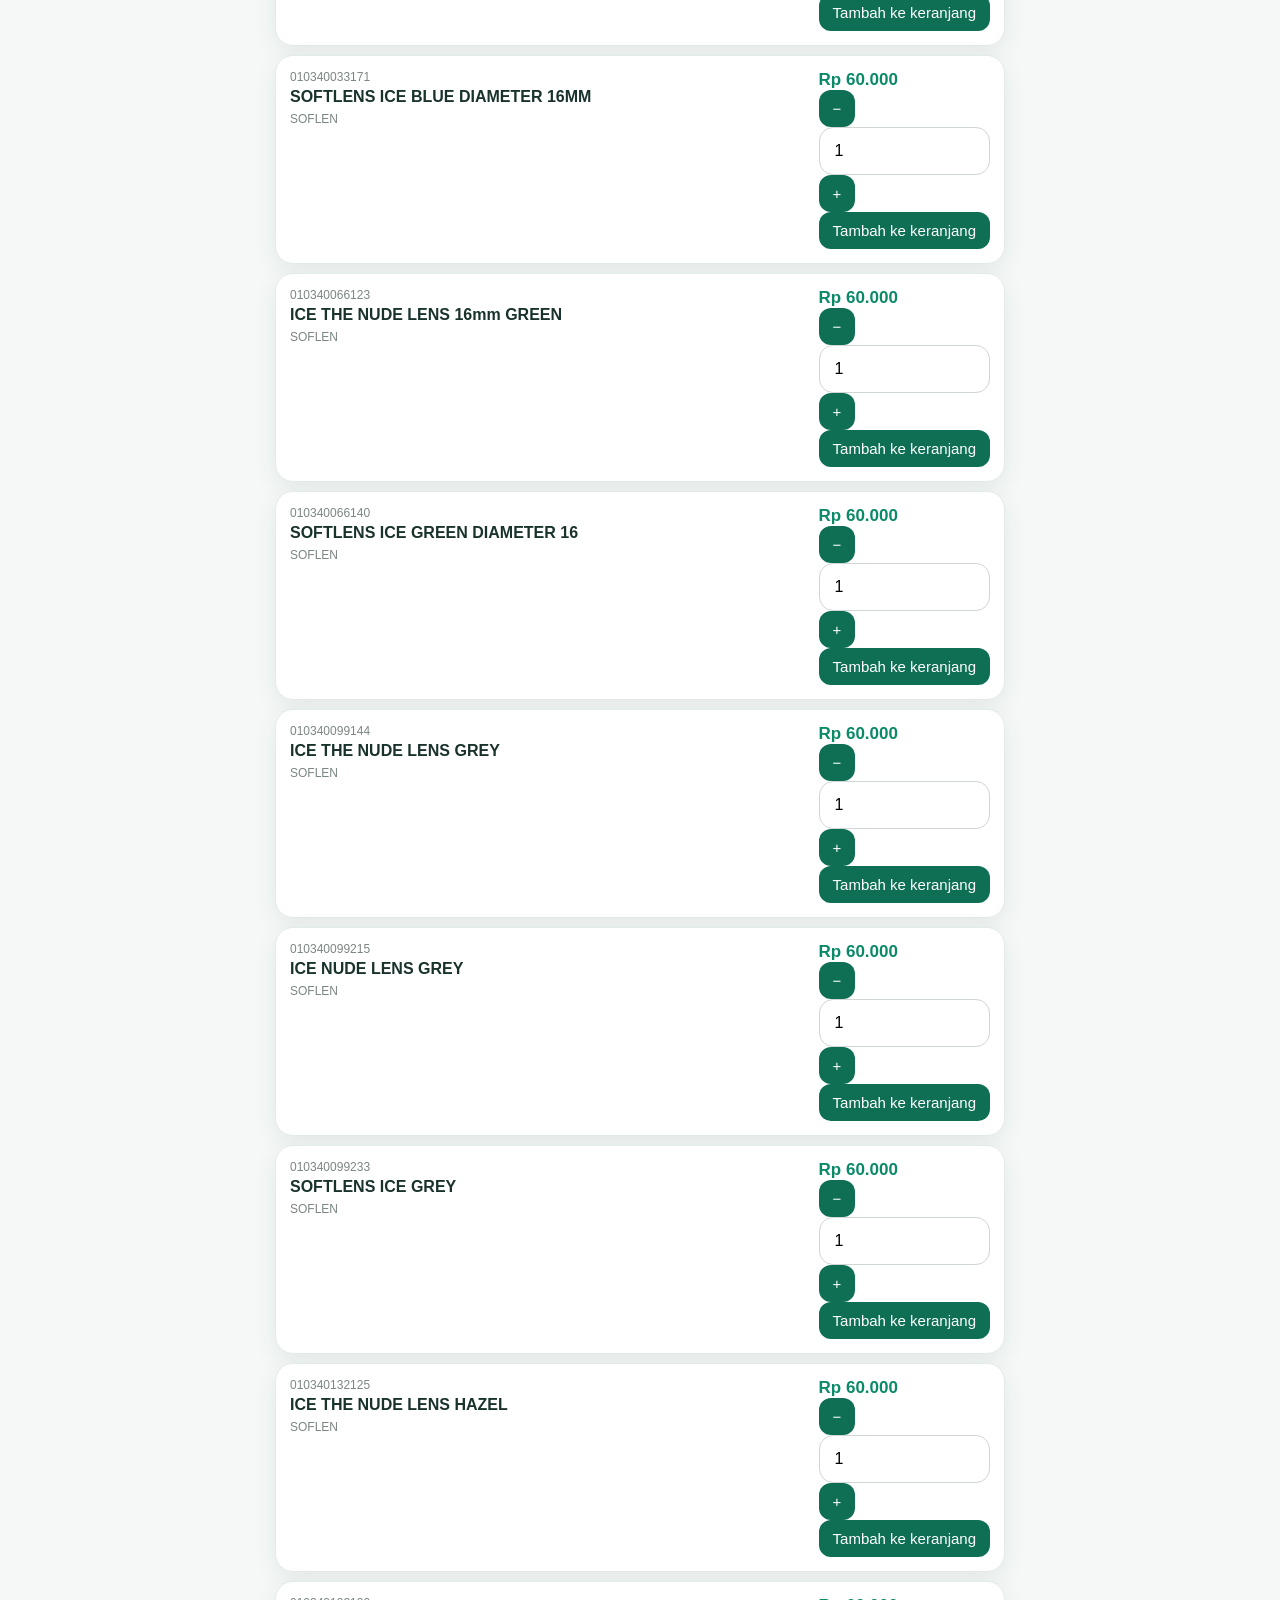
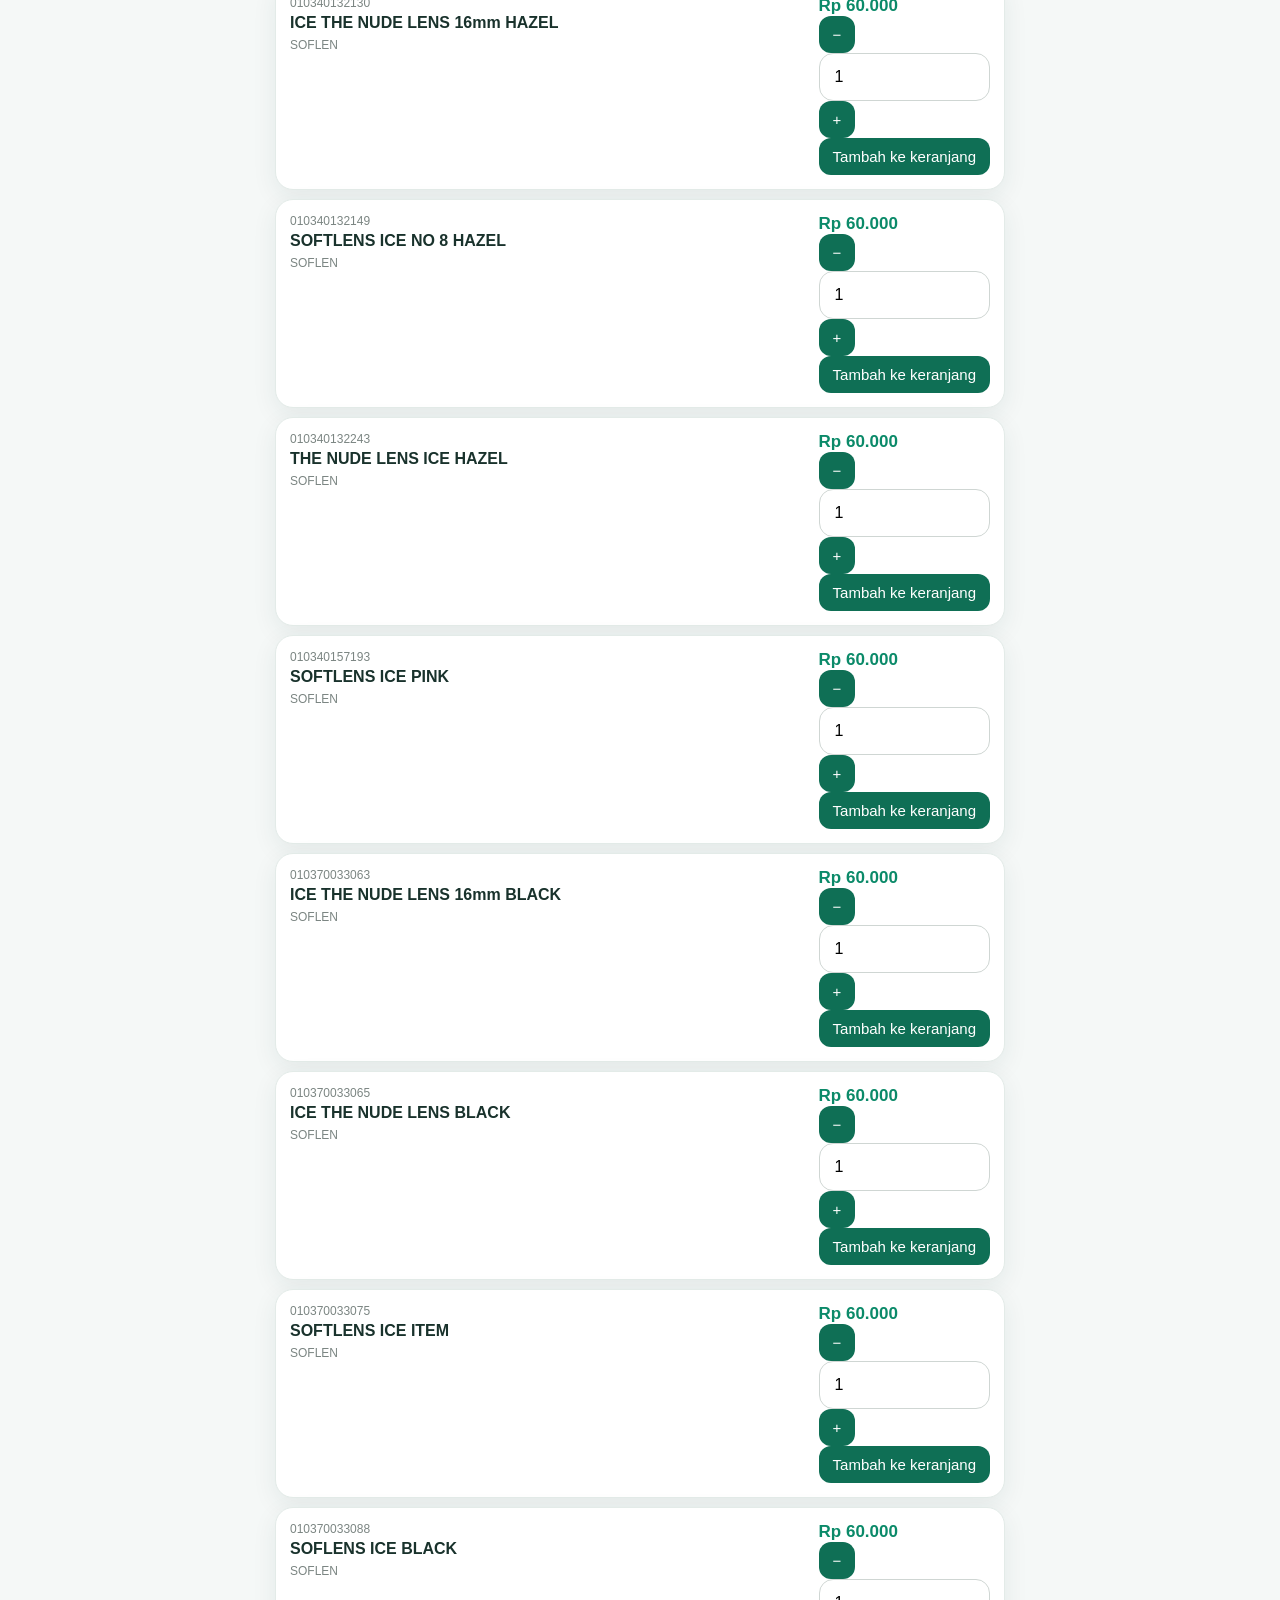
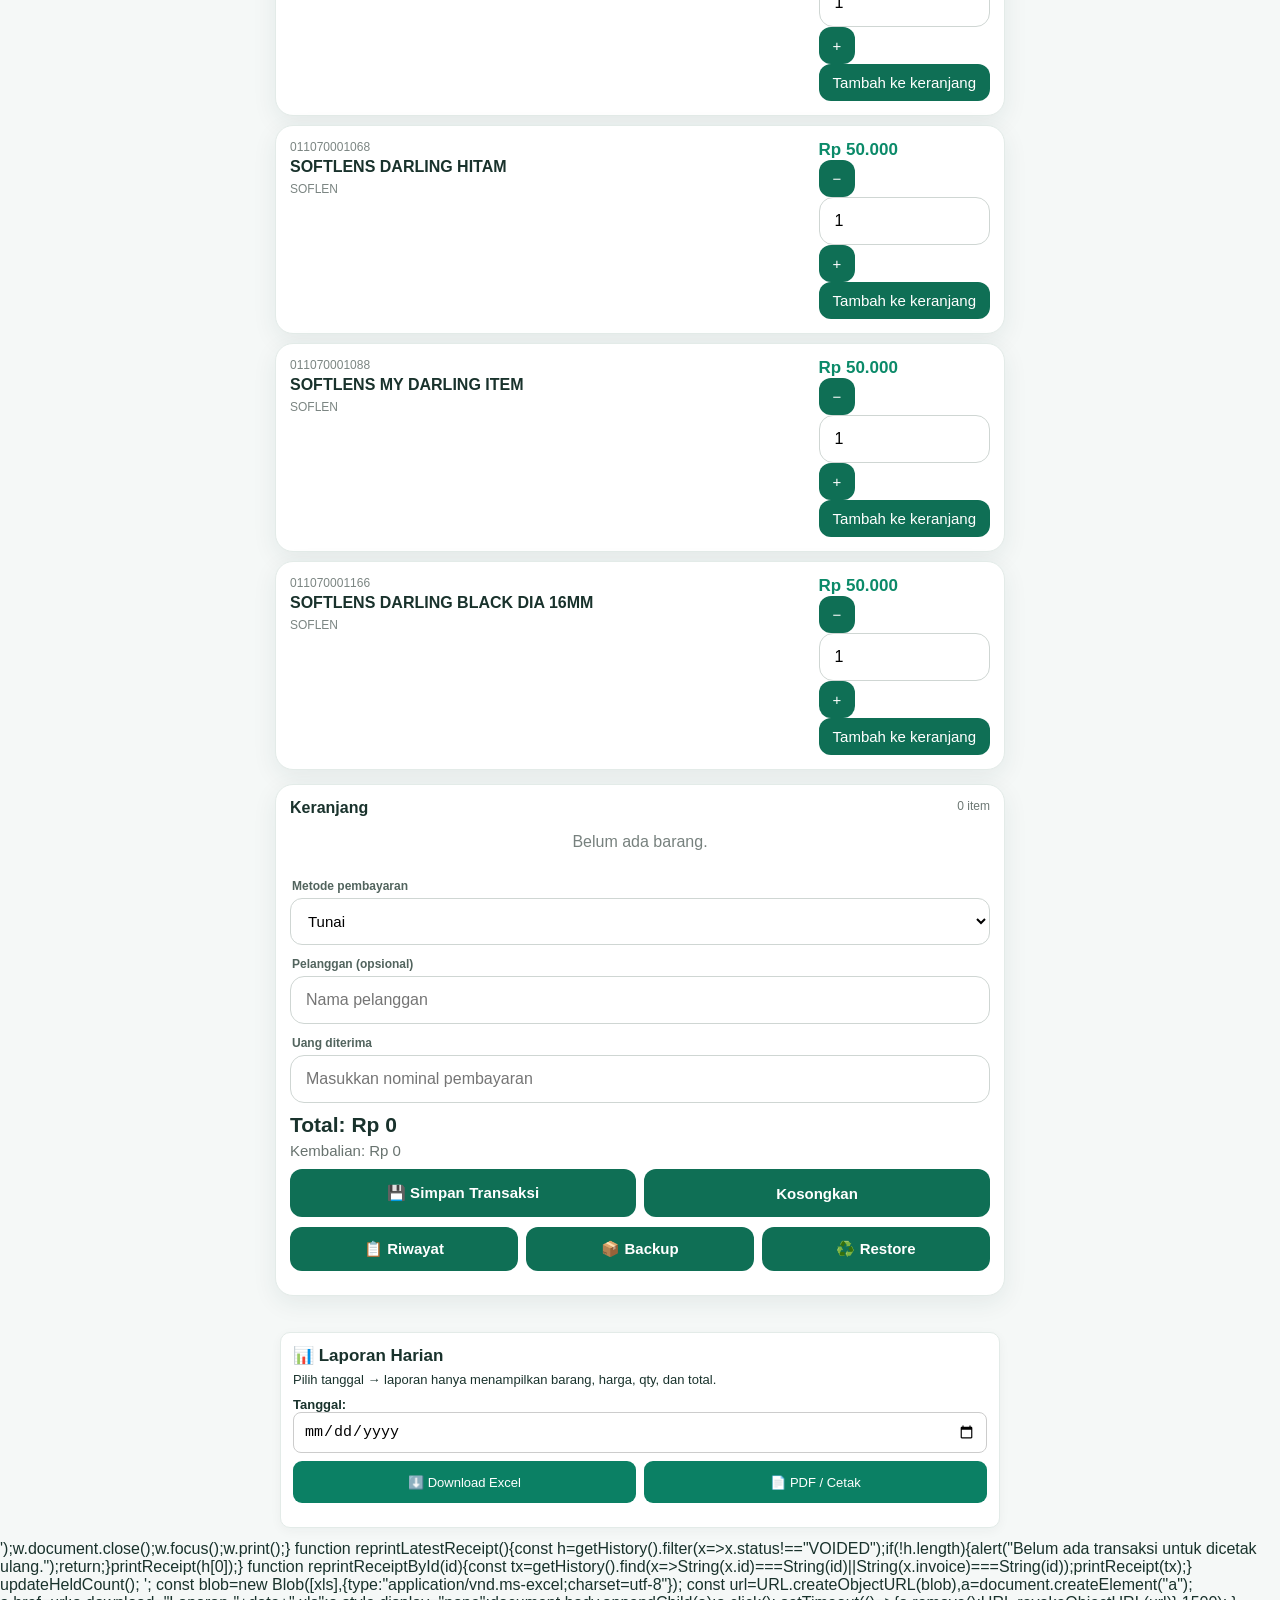
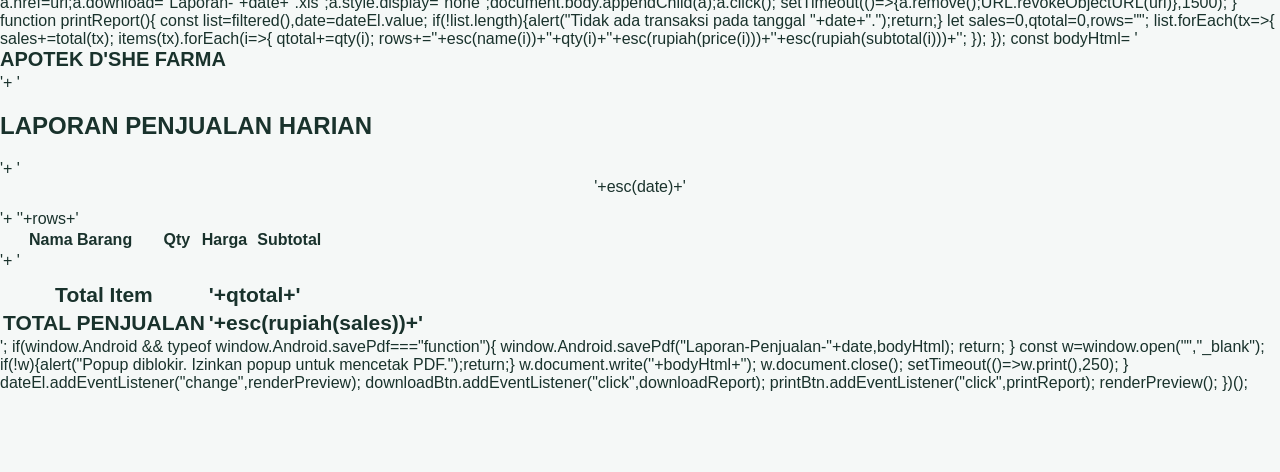
==== commit c7c55e56: "fix(ui): route each bottom menu to dedicated page and audit print entry points" ====
--- a/app/src/main/assets/index.html
+++ b/app/src/main/assets/index.html
@@ -364,7 +364,7 @@
     <div class="history-item">
       <b>Transaksi #${history.length-i}</b>
       <div class="small">${esc(t.date)} • ${t.items.reduce((a,x)=>a+x.qty,0)} item</div>
-      <div style="margin-top:4px"><b>${rupiah(t.total)}</b> • Bayar ${rupiah(t.cash)} • Kembali ${rupiah(t.change)}</div>
+      <div style="margin-top:4px"><b>${rupiah(t.total)}</b> • Bayar ${rupiah(t.cash)} • Kembali ${rupiah(t.change)}</div><button type="button" style="margin-top:8px;padding:7px 10px" onclick="reprintReceiptById(this.dataset.invoice)" data-invoice="${esc(t.invoice||t.id)}">🧾 Cetak ulang struk</button>
       <div class="small" style="margin-top:4px">${t.items.map(x=>esc(x.name)+" × "+x.qty).join(", ")}</div>
       ${window.Android && typeof window.Android.salesHistory==="function" ? (t.status==="VOIDED" ? '<div class="small" style="margin-top:7px;color:#b42318">DIBATALKAN • Stok telah dikembalikan • '+esc(t.voidReason||"")+'</div>' : (t.status==="LEGACY_IMPORTED" ? '<div class="small" style="margin-top:7px;color:var(--g)">Riwayat lama • tidak mengubah stok.</div>' : '<div class="small" style="margin-top:7px;color:var(--g)">Transaksi SQLite • invoice '+esc(t.invoice||"")+'</div><button class="danger" style="margin-top:7px;padding:6px 10px" onclick="voidTransaction(this.dataset.invoice)" data-invoice="'+esc(t.invoice||"")+'">Batalkan transaksi</button>')) : '<button class="danger" style="margin-top:7px;padding:6px 10px" onclick="deleteTransaction('+Number(t.id)+')">Hapus</button>'}
     </div>`).join("")+'</div>';
@@ -606,7 +606,32 @@
 function removeHeldSale(key){localStorage.setItem("anf_held_sales",JSON.stringify(heldSales().filter(x=>x.key!==key)));showHeldSales();updateHeldCount();}
 function toggleKasirHistory(){const w=document.getElementById("kasirHistoryWrap");w.style.display=w.style.display==="none"?"block":"none";if(w.style.display==="block")showHistory();}
 function receiptText(tx){const line="--------------------------------";let s="APOTEK NAUFAL FARMA\n"+line+"\n"+(tx.invoice||("ID "+tx.id))+"\n"+(tx.date||new Date(tx.iso||Date.now()).toLocaleString("id-ID"))+"\n"+(tx.customer?"Pelanggan: "+tx.customer+"\n":"")+line+"\n";(tx.items||[]).forEach(i=>{s+=i.name+"\n"+i.qty+" x "+rupiah(i.price)+" = "+rupiah(i.qty*i.price)+"\n"});s+=line+"\nTOTAL  "+rupiah(tx.total)+"\nBAYAR  "+rupiah(tx.cash)+"\nKEMBALI "+rupiah(tx.change)+"\n"+line+"\nTerima kasih\n";return s;}
-function printReceipt(tx){if(!tx){alert("Data transaksi tidak ditemukan.");return;}const textReceipt=receiptText(tx);if(window.Android&&typeof window.Android.thermalPrinters==="function"&&typeof window.Android.printThermal==="function"){try{const printers=JSON.parse(window.Android.thermalPrinters());if(printers.length){const choice=prompt("Pilih printer (nomor):\n"+printers.map((p,i)=>(i+1)+". "+p.name+" • "+p.address).join("\n"),"1");if(choice===null)return;const p=printers[Number(choice)-1];if(!p){alert("Pilihan printer tidak valid.");return;}const result=JSON.parse(window.Android.printThermal(p.address,textReceipt));if(result.ok)return;if(result.permission){alert("Izin Bluetooth diminta. Silakan ulangi Cetak Ulang setelah izin diberikan.");return;}alert(result.error||"Cetak thermal gagal.");return;}}catch(e){console.warn(e)}const w=window.open("","_blank");if(!w){alert("Popup cetak diblokir.");return;}w.document.write('<html><head><title>Struk '+(tx.invoice||'')+'</title><style>body{font:12px monospace;width:72mm;margin:4mm auto;white-space:pre-wrap}</style></head><body>'+esc(textReceipt)+'</body></html>');w.document.close();w.focus();w.print();}
+function printReceipt(tx){if(!tx){alert("Data transaksi tidak ditemukan.");return;}const textReceipt=receiptText(tx);if(window.Android&&typeof window.Android.thermalPrinters==="function"&&typeof window.Android.printThermal==="function"){try{const printers=JSON.parse(window.Android.thermalPrinters());if(printers.length){const choice=prompt("Pilih printer (nomor):\n"+printers.map((p,i)=>(i+1)+". "+p.name+" • "+p.address).join("\n"),"1");if(choice===null)return;const p=printers[Number(choice)-1];if(!p){alert("Pilihan printer tidak valid.");return;}const result=JSON.parse(window.Android.printThermal(p.address,textReceipt));if(result.ok)return;if(result.permission){alert("Izin Bluetooth diminta. Silakan ulangi Cetak Ulang setelah izin diberikan.");return;}alert(result.error||"Cetak thermal gagal.");return;}}catch(e){console.warn(e)}const w=window.open("","_blank");if(!w){alert("Popup cetak diblokir.");return;}w.document.write('<html><head><title>Struk '+(tx.invoice||'')+'</title><style>body{font:12px monospace;width:72mm;margin:4mm auto;white-space:pre-wrap}</style></head><body>'+esc(textReceipt)+'<style id="menuPageRoutingV2">
+body[data-page="home"] .wrap> :not(.welcome-card):not(.stats-grid):not(.quick-section){display:none!important}
+body[data-page="home"] .welcome-card,body[data-page="home"] .stats-grid,body[data-page="home"] .quick-section{display:block!important}
+body[data-page="obat"] .wrap> :not(#searchArea):not(#results):not(#cartAnchor){display:none!important}
+body[data-page="obat"] #searchArea,body[data-page="obat"] #results{display:block!important}
+body[data-page="transaksi"] .wrap> :not(#cartAnchor):not(.cart){display:none!important}
+body[data-page="transaksi"] #cartAnchor,body[data-page="transaksi"] .cart{display:block!important}
+body[data-page="laporan"] .wrap> :not(#laporanSection){display:none!important}
+body[data-page="laporan"] #laporanSection{display:block!important}
+body[data-page="qris"] .wrap> :not(#pembayaranMandiri){display:none!important}
+body[data-page="qris"] #pembayaranMandiri{display:block!important}
+body[data-page="kasir"] .wrap> :not(#kasirOps){display:none!important}
+body[data-page="kasir"] #kasirOps{display:block!important}
+#bottomNavV15{position:fixed!important;left:50%!important;transform:translateX(-50%)!important;bottom:calc(7px + env(safe-area-inset-bottom))!important;width:calc(100% - 14px)!important;max-width:570px!important;z-index:9999!important;border-radius:22px!important;box-shadow:0 10px 32px rgba(15,50,40,.2)!important}
+body{padding-bottom:92px!important}
+</style>
+<script id="menuPageRoutingV2JS">
+function routePage(page){document.body.dataset.page=page;document.querySelectorAll("#bottomNavV15 button").forEach((b,i)=>b.classList.toggle("active",["home","obat","transaksi","laporan","qris","kasir"][i]===page));window.scrollTo({top:0,behavior:"smooth"});if(page==="kasir")updateHeldCount();if(page==="laporan"&&typeof renderReport==="function")try{renderReport()}catch(e){}}
+function focusSearch(){routePage("obat");setTimeout(()=>{const q=document.getElementById("q");if(q)q.focus()},180)}
+function focusCart(){routePage("transaksi")}
+function focusReport(){routePage("laporan")}
+function showPaymentHub(){routePage("qris")}
+function showKasirOps(){routePage("kasir")}
+document.addEventListener("DOMContentLoaded",()=>routePage("home"));
+</script>
+</body></html>');w.document.close();w.focus();w.print();}
 function reprintLatestReceipt(){const h=getHistory().filter(x=>x.status!=="VOIDED");if(!h.length){alert("Belum ada transaksi untuk dicetak ulang.");return;}printReceipt(h[0]);}
 function reprintReceiptById(id){const tx=getHistory().find(x=>String(x.id)===String(id)||String(x.invoice)===String(id));printReceipt(tx);}
 updateHeldCount();
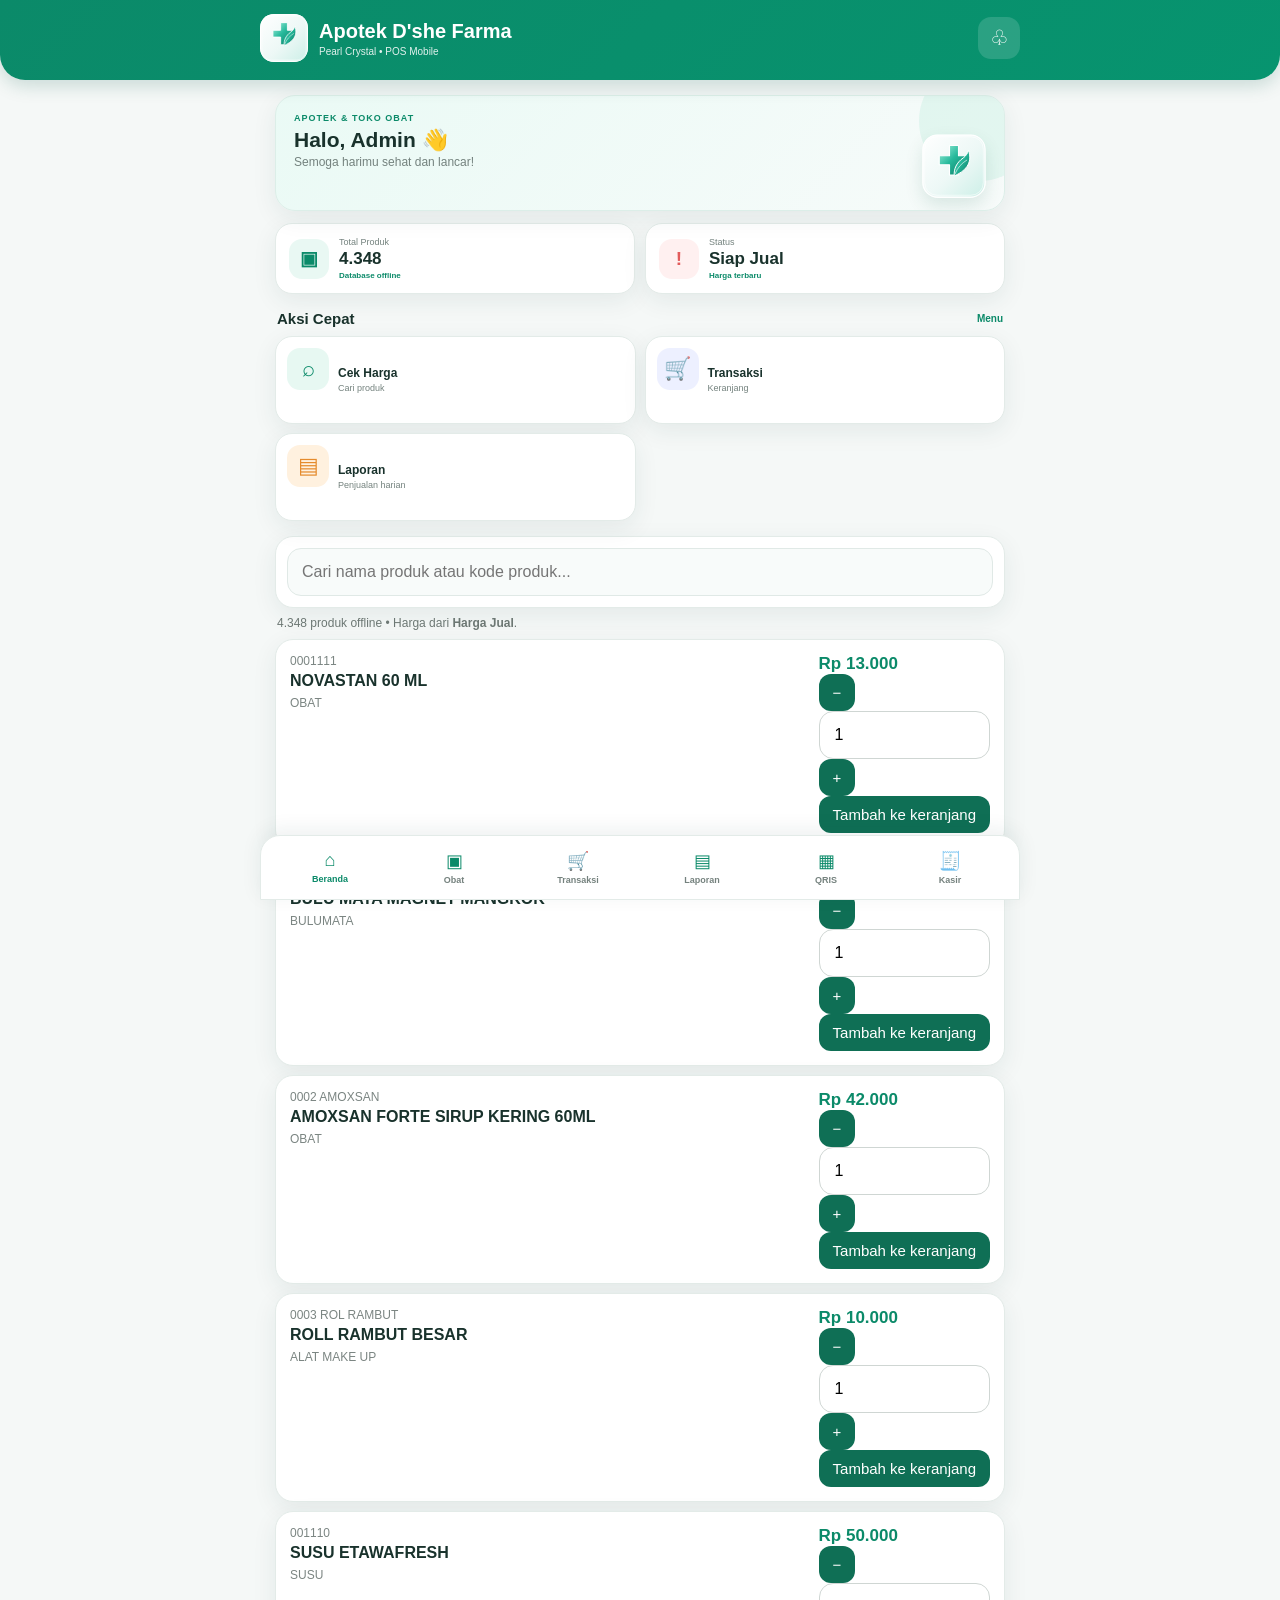
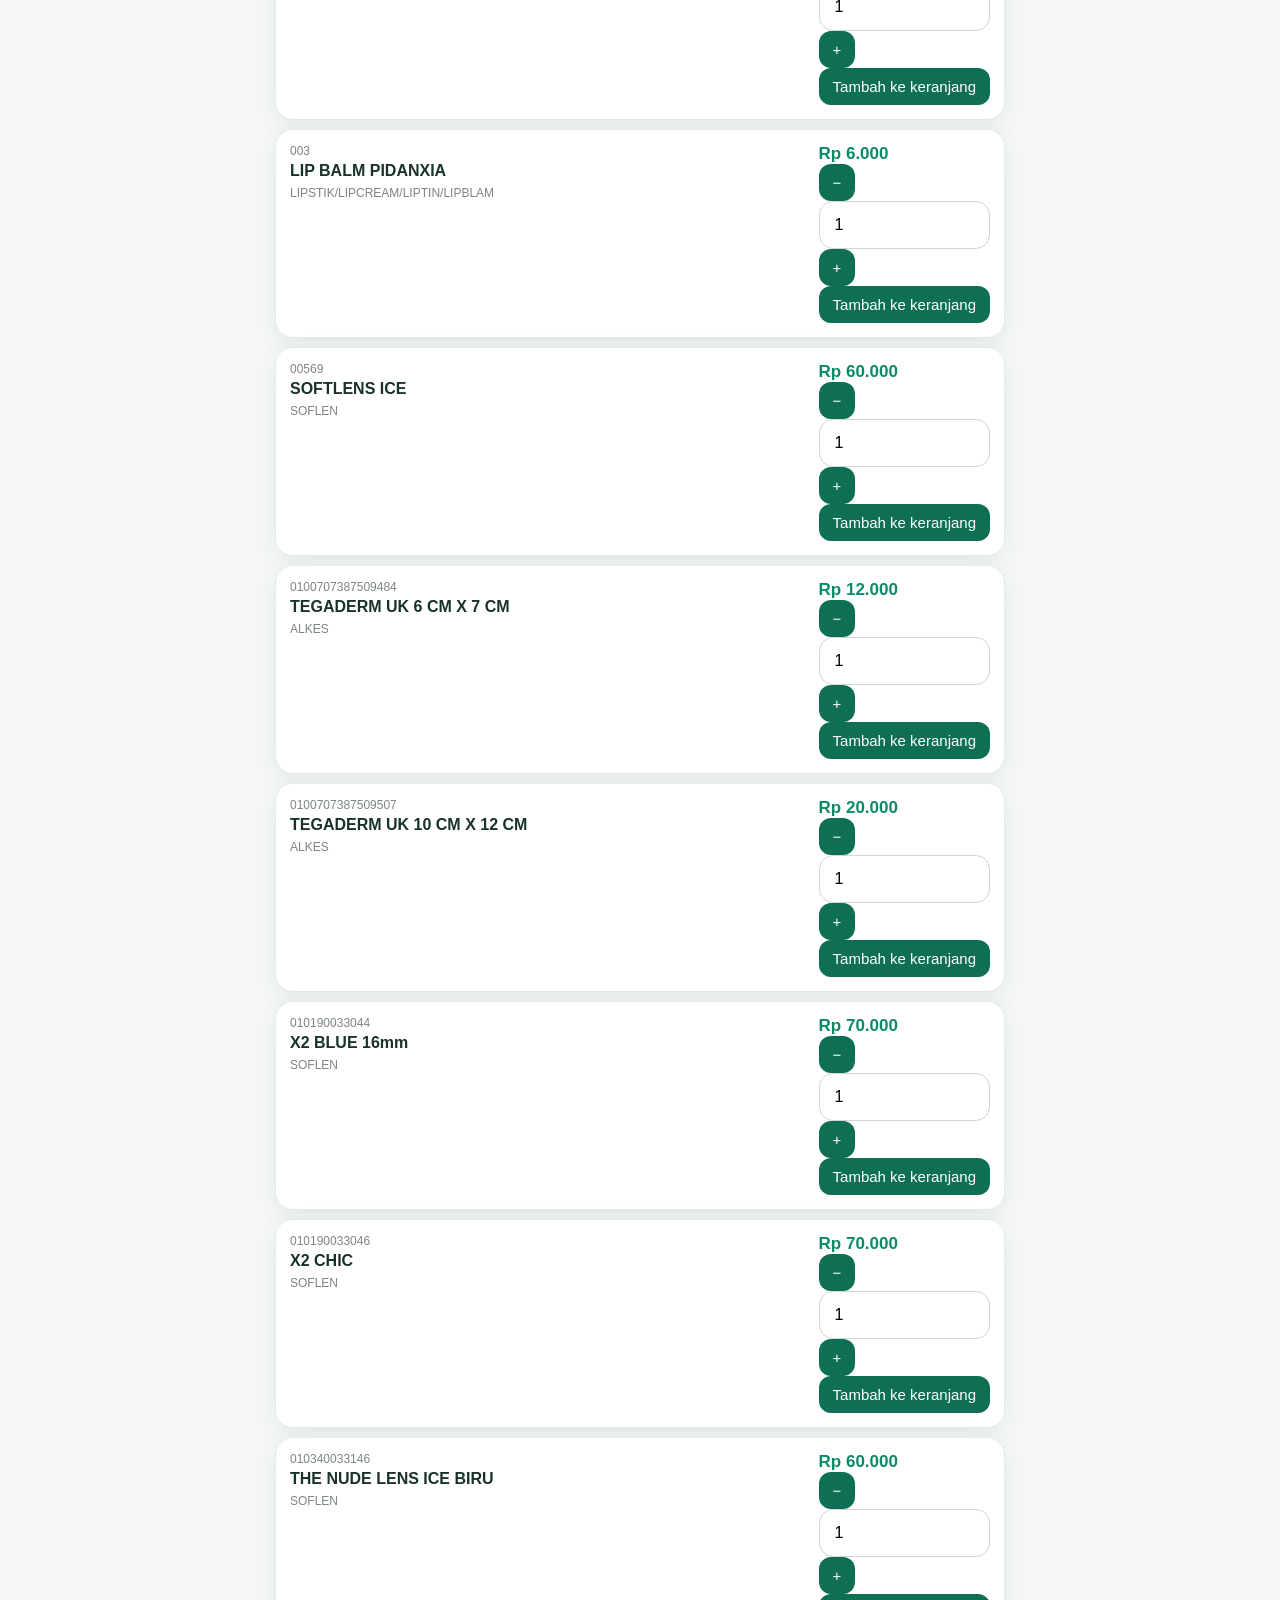
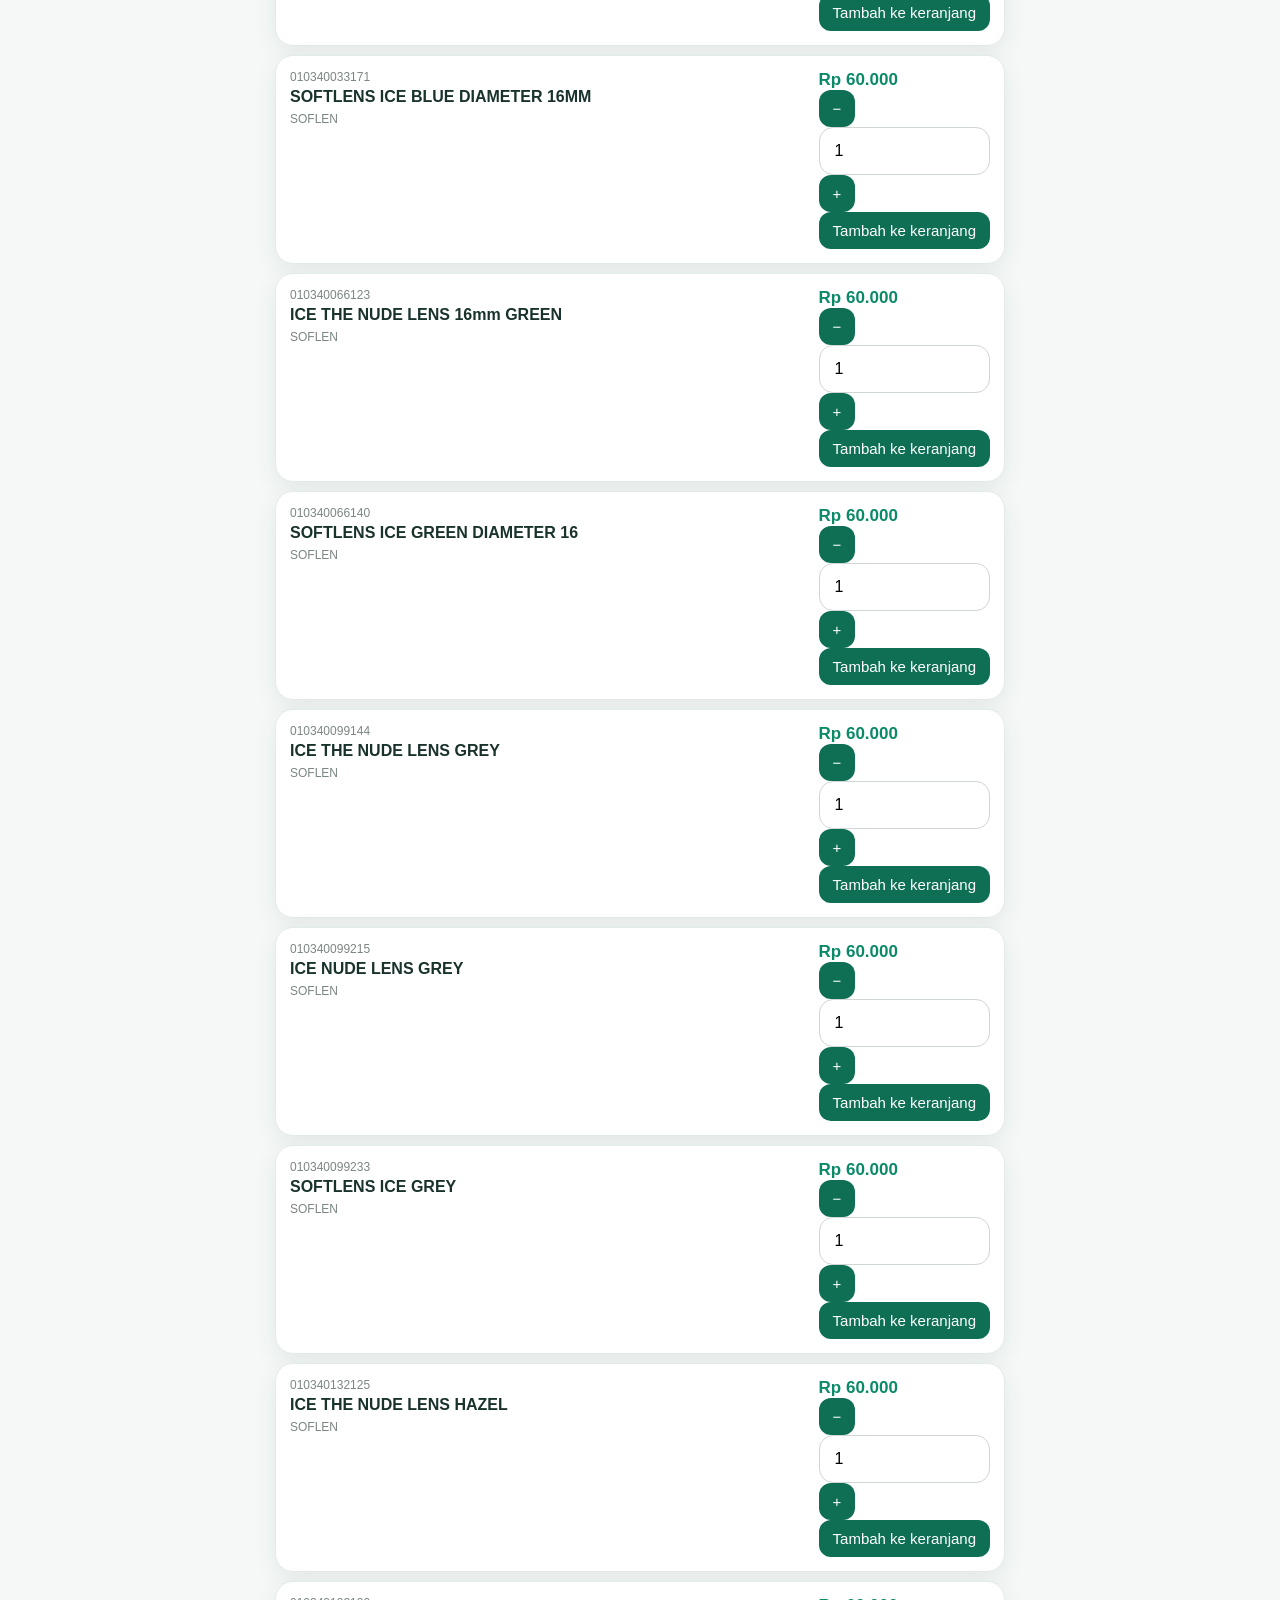
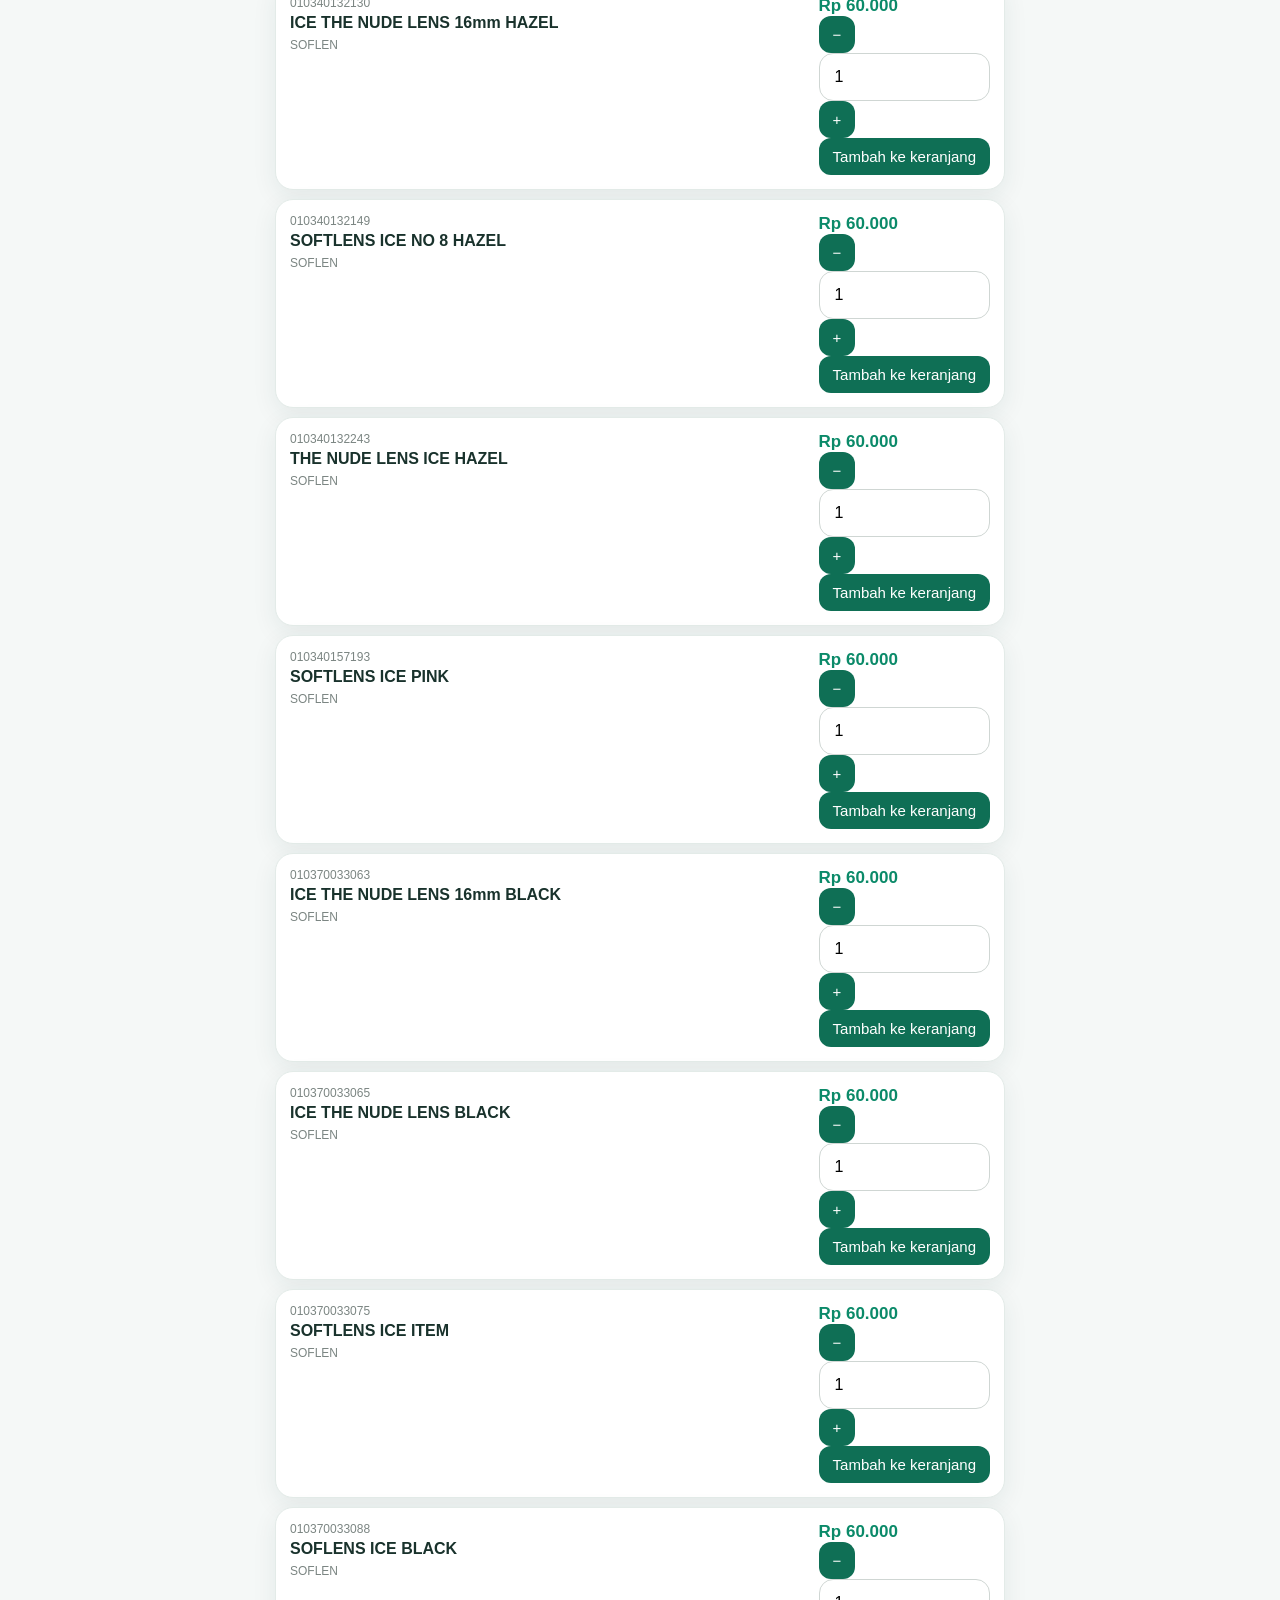
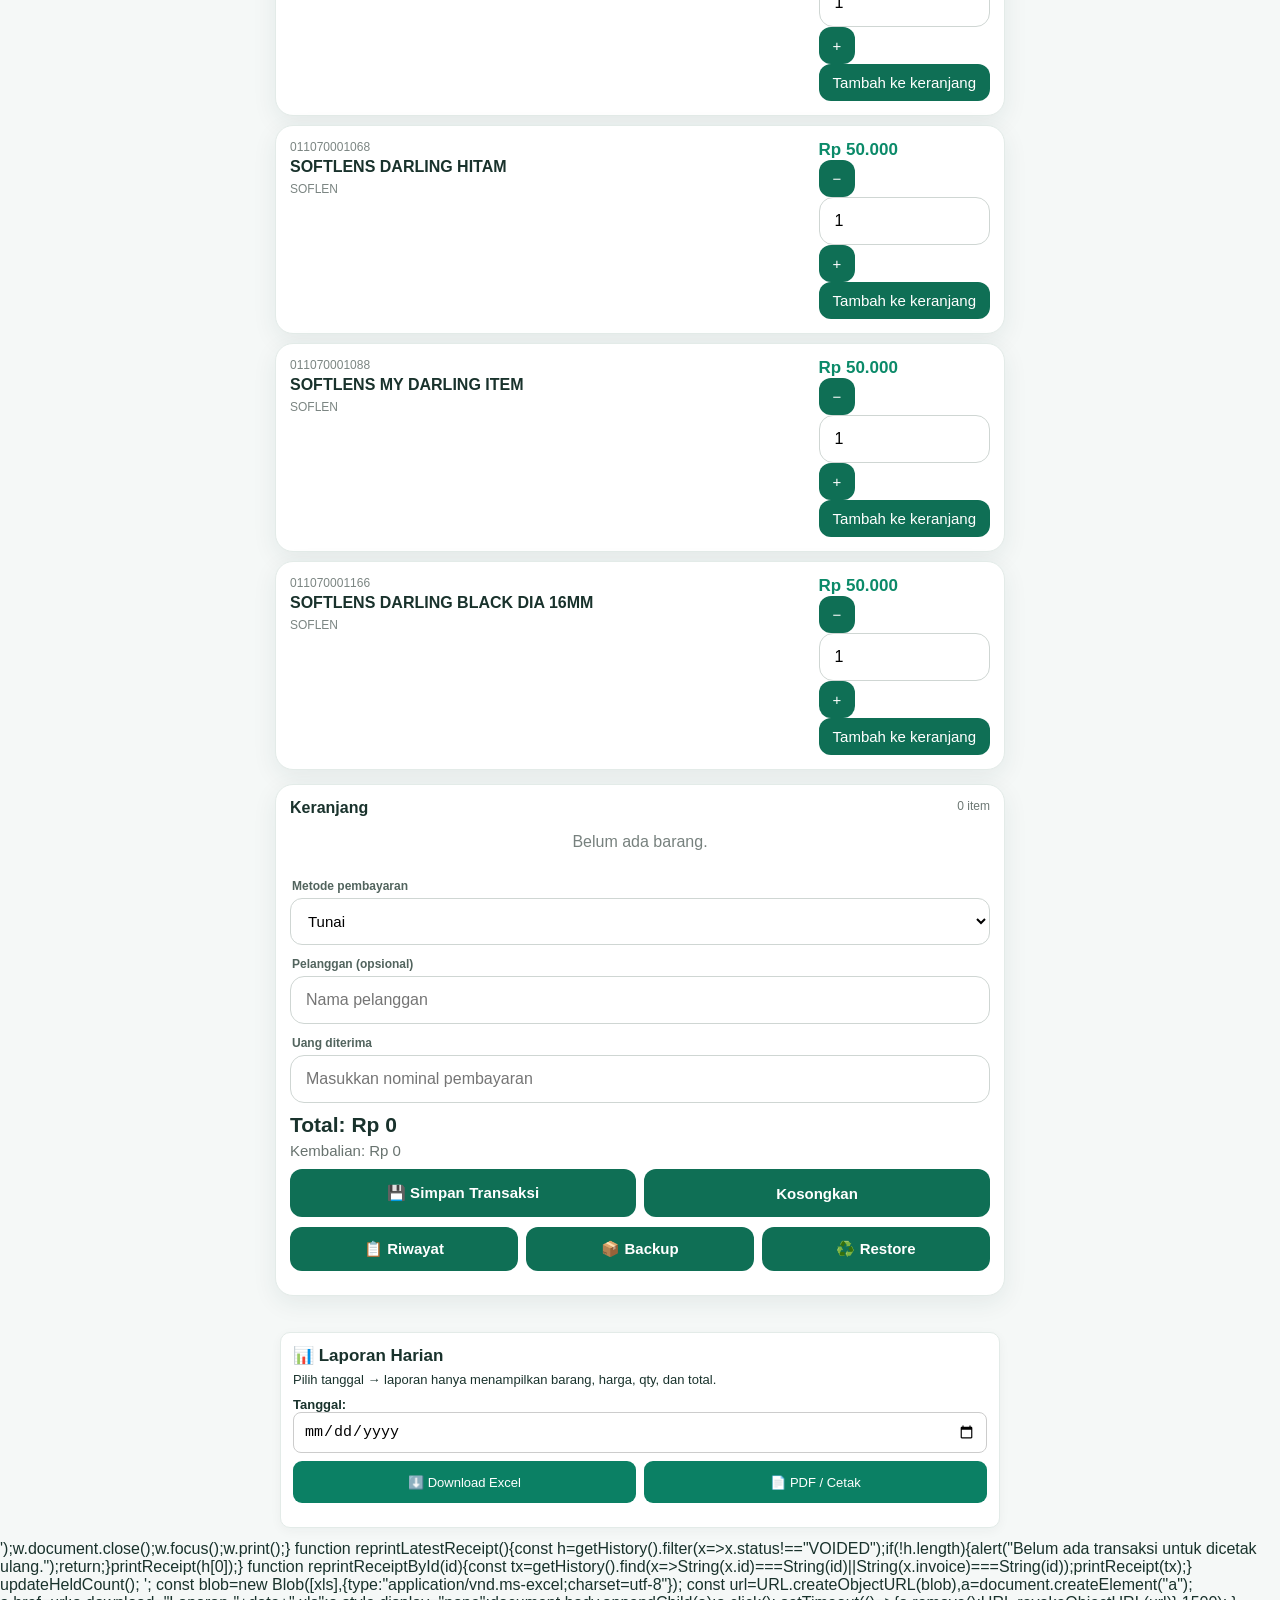
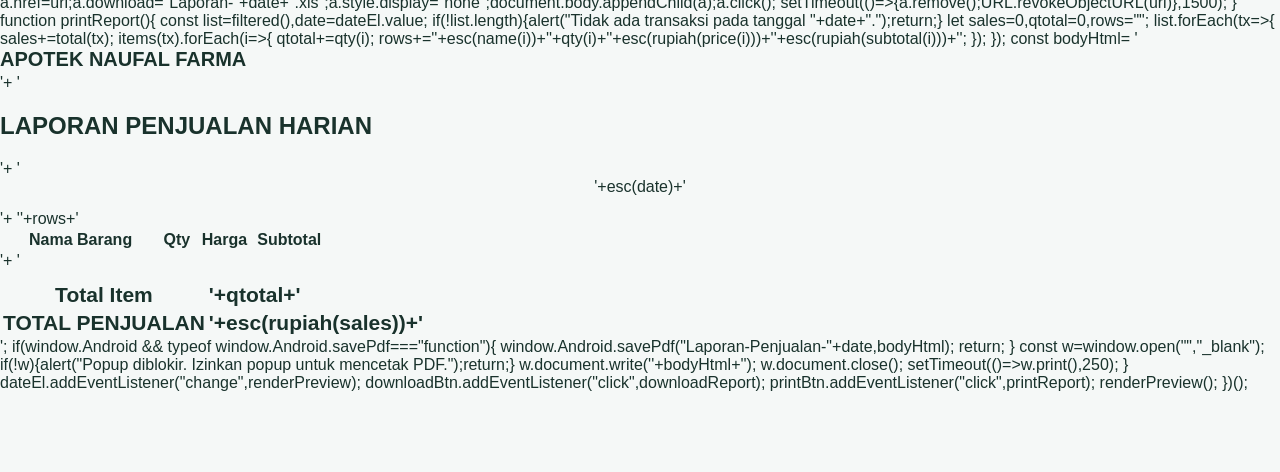
==== commit 1c75432d: "Fix page routing navbar and restore Naufal branding" ====
--- a/app/src/main/assets/index.html
+++ b/app/src/main/assets/index.html
@@ -1,7 +1,7 @@
 <!doctype html>
 <html lang="id"><head>
 <meta charset="utf-8"><meta name="viewport" content="width=device-width,initial-scale=1,maximum-scale=1">
-<title>Apotek D'she Farma — POS</title>
+<title>Apotek Naufal Farma — POS</title>
 <style>
 *{box-sizing:border-box}body{margin:0;background:#f3f5f4;color:#17211f;font-family:Arial,Helvetica,sans-serif}
 header{position:sticky;top:0;z-index:10;background:#0f6f55;color:white;padding:14px;box-shadow:0 2px 10px #0002}
@@ -592,7 +592,7 @@
       'body{font-family:Arial;font-size:10pt}h1{font-size:16pt;margin:0}h3{font-size:10pt;font-weight:normal;margin:2px 0 10px}'+
       'table{border-collapse:collapse;width:100%;table-layout:fixed}th,td{border:1px solid #aaa;padding:5px;word-break:break-word}th{background:#eee}'+
       '.r{text-align:right;mso-number-format:"#,##0"}.total{width:300px;margin-top:12px}.total th{text-align:left}.total td{text-align:right;font-weight:bold}'+
-      '</style></head><body><h1>APOTEK D'SHE FARMA</h1><h3>Laporan Harian • '+esc(date)+'</h3>'+
+      '</style></head><body><h1>APOTEK NAUFAL FARMA</h1><h3>Laporan Harian • '+esc(date)+'</h3>'+
       '<table><thead><tr><th>Nama Barang</th><th>Qty</th><th>Harga</th><th>Subtotal</th></tr></thead><tbody>'+body+'</tbody></table>'+
       '<table class="total"><tr><th>Total Item</th><td>'+qtotal+'</td></tr><tr><th>TOTAL PENJUALAN</th><td>'+sales+'</td></tr></table>
 
@@ -619,7 +619,7 @@
 body[data-page="qris"] #pembayaranMandiri{display:block!important}
 body[data-page="kasir"] .wrap> :not(#kasirOps){display:none!important}
 body[data-page="kasir"] #kasirOps{display:block!important}
-#bottomNavV15{position:fixed!important;left:50%!important;transform:translateX(-50%)!important;bottom:calc(7px + env(safe-area-inset-bottom))!important;width:calc(100% - 14px)!important;max-width:570px!important;z-index:9999!important;border-radius:22px!important;box-shadow:0 10px 32px rgba(15,50,40,.2)!important}
+#bottomNavV15{display:grid!important;visibility:visible!important;opacity:1!important;position:fixed!important;left:50%!important;transform:translateX(-50%)!important;bottom:calc(7px + env(safe-area-inset-bottom))!important;width:calc(100% - 14px)!important;max-width:570px!important;z-index:9999!important;border-radius:22px!important;box-shadow:0 10px 32px rgba(15,50,40,.2)!important}
 body{padding-bottom:92px!important}
 </style>
 <script id="menuPageRoutingV2JS">
@@ -655,7 +655,7 @@
       });
     });
     const bodyHtml=
-      '<h1>APOTEK D'SHE FARMA</h1>'+
+      '<h1>APOTEK NAUFAL FARMA</h1>'+
       '<h2>LAPORAN PENJUALAN HARIAN</h2>'+
       '<p style="text-align:center;margin:0 0 14px">'+esc(date)+'</p>'+
       '<table><thead><tr><th>Nama Barang</th><th style="width:10%">Qty</th><th style="width:19%">Harga</th><th style="width:21%">Subtotal</th></tr></thead><tbody>'+rows+'</tbody></table>'+
@@ -799,7 +799,7 @@
 
 
 <nav id="bottomNavV15" class="bottom-nav">
-<button type="button" onclick="window.scrollTo({top:0,behavior:'smooth'})"><span>⌂</span><b>Beranda</b></button>
+<button type="button" onclick="routePage(\'home\')"><span>⌂</span><b>Beranda</b></button>
 <button type="button" onclick="focusSearch()"><span>▣</span><b>Obat</b></button>
 <button type="button" onclick="focusCart()"><span>🛒</span><b>Transaksi</b></button>
 <button type="button" onclick="focusReport()"><span>▤</span><b>Laporan</b></button>
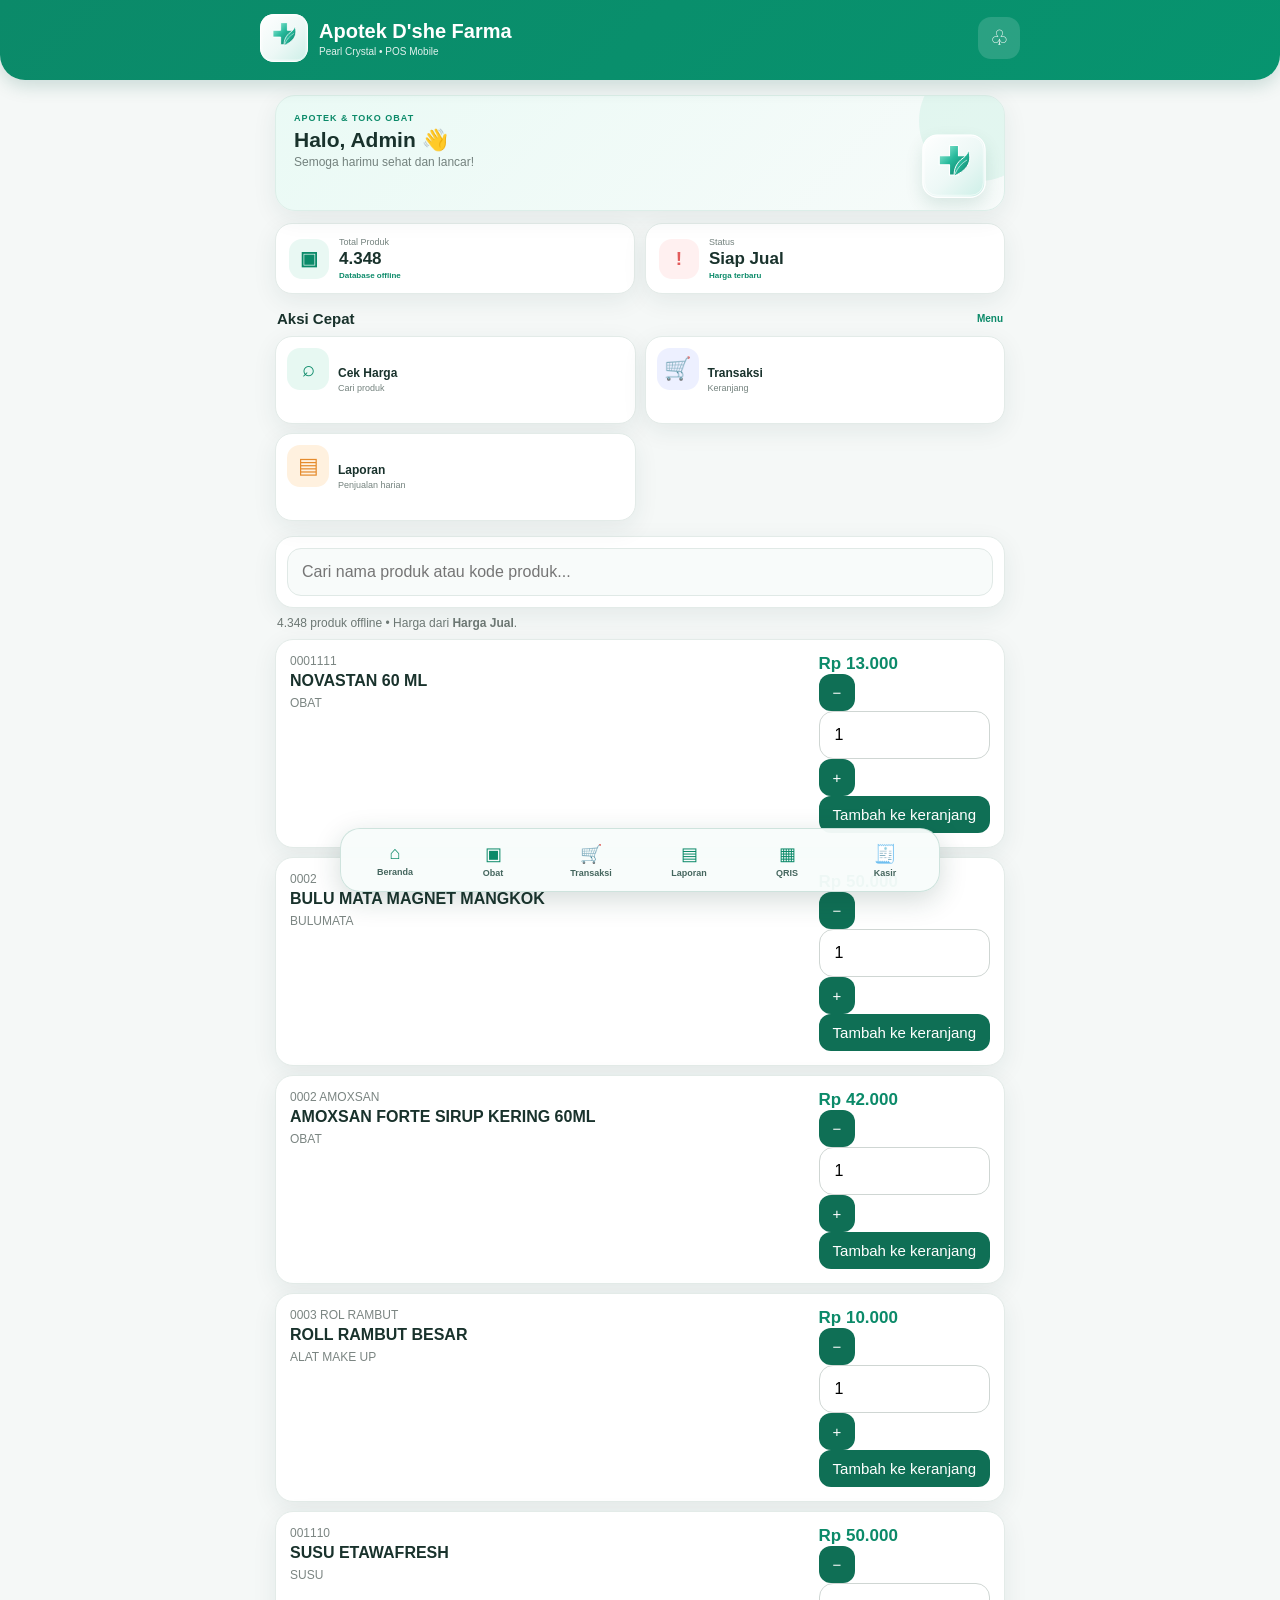
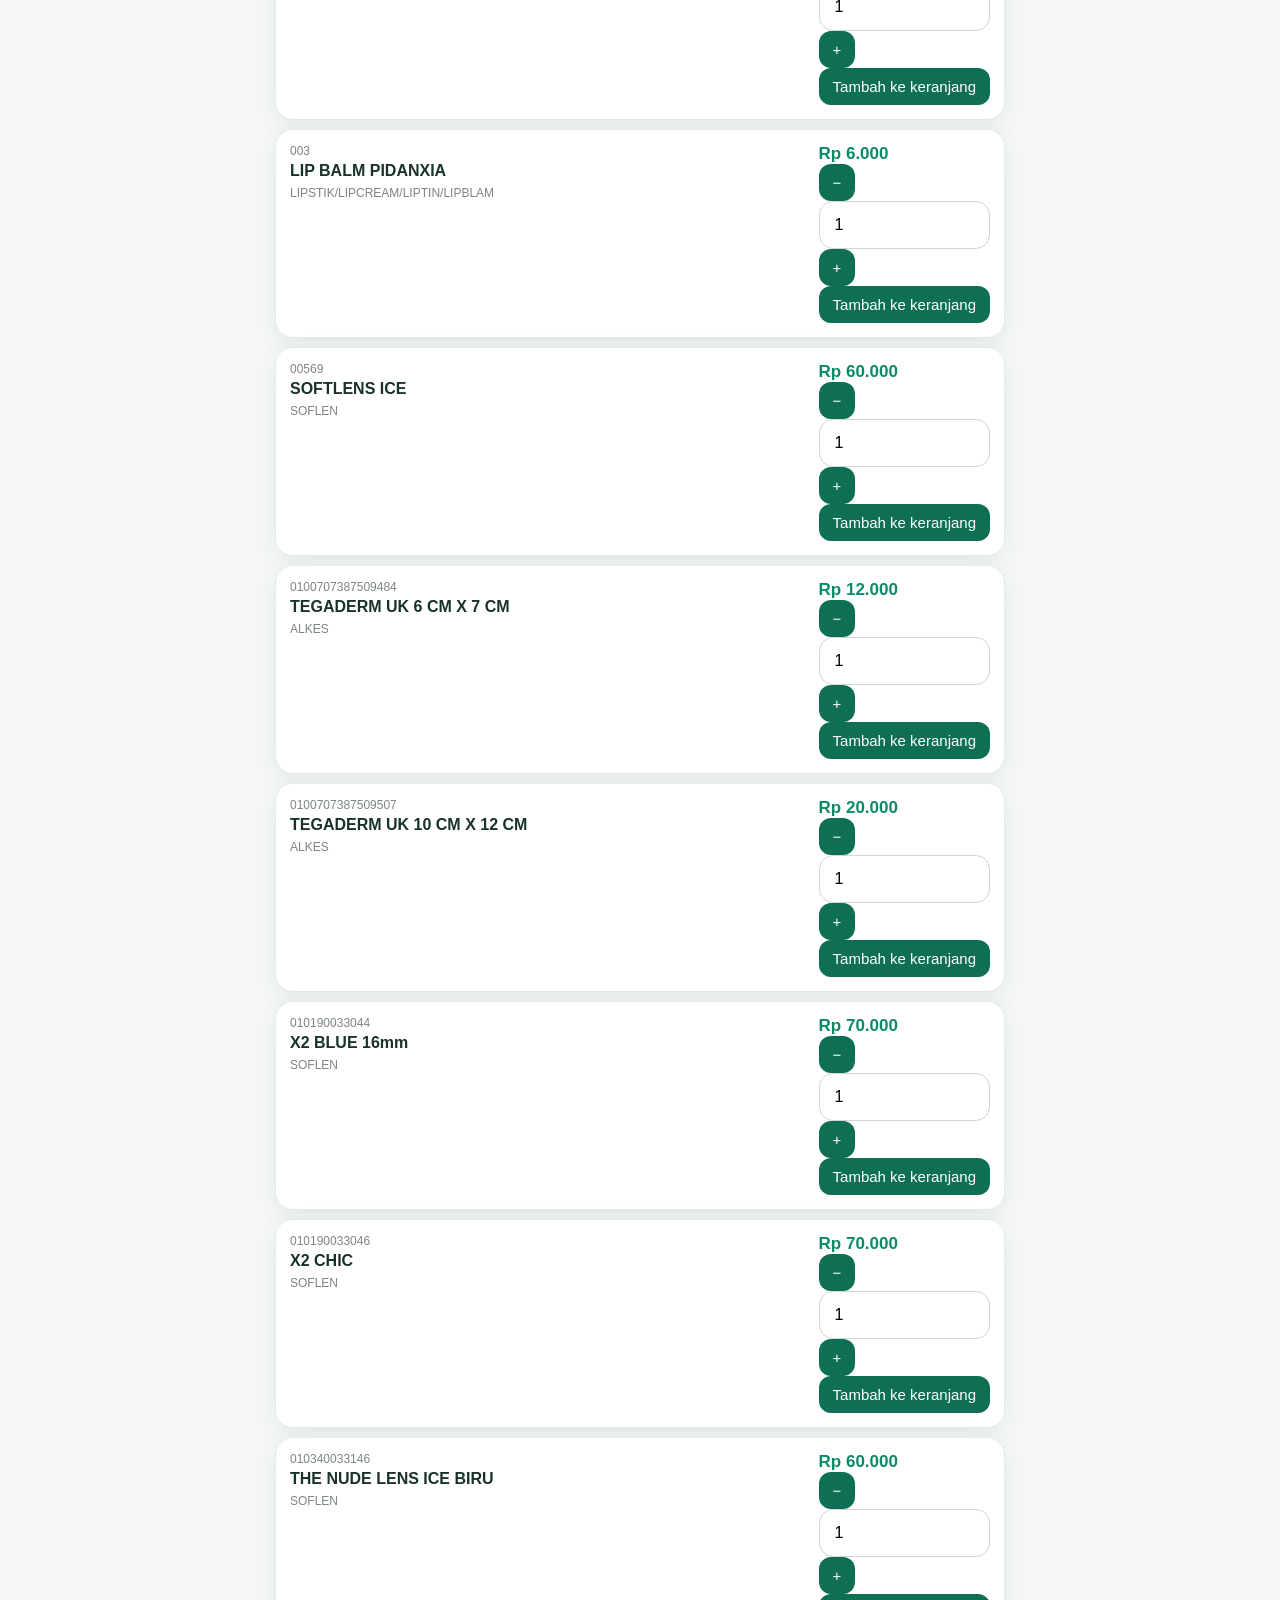
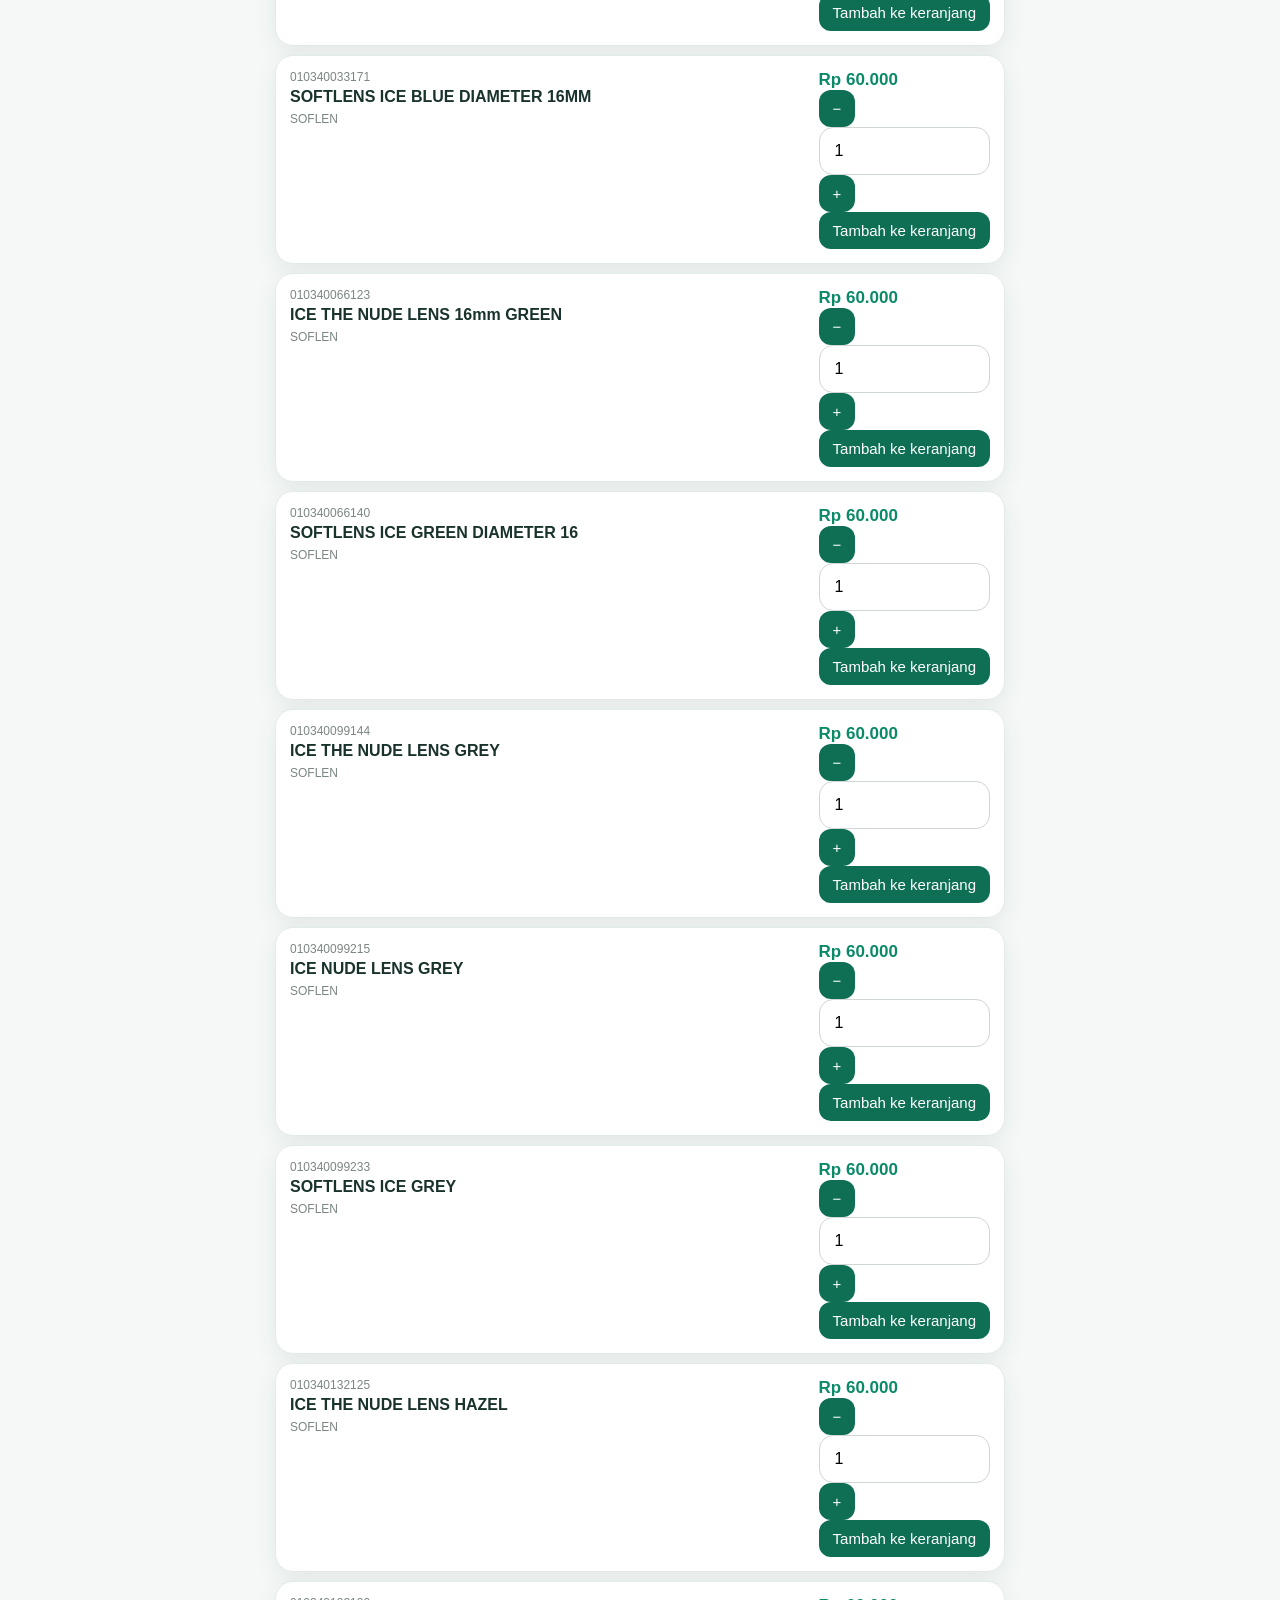
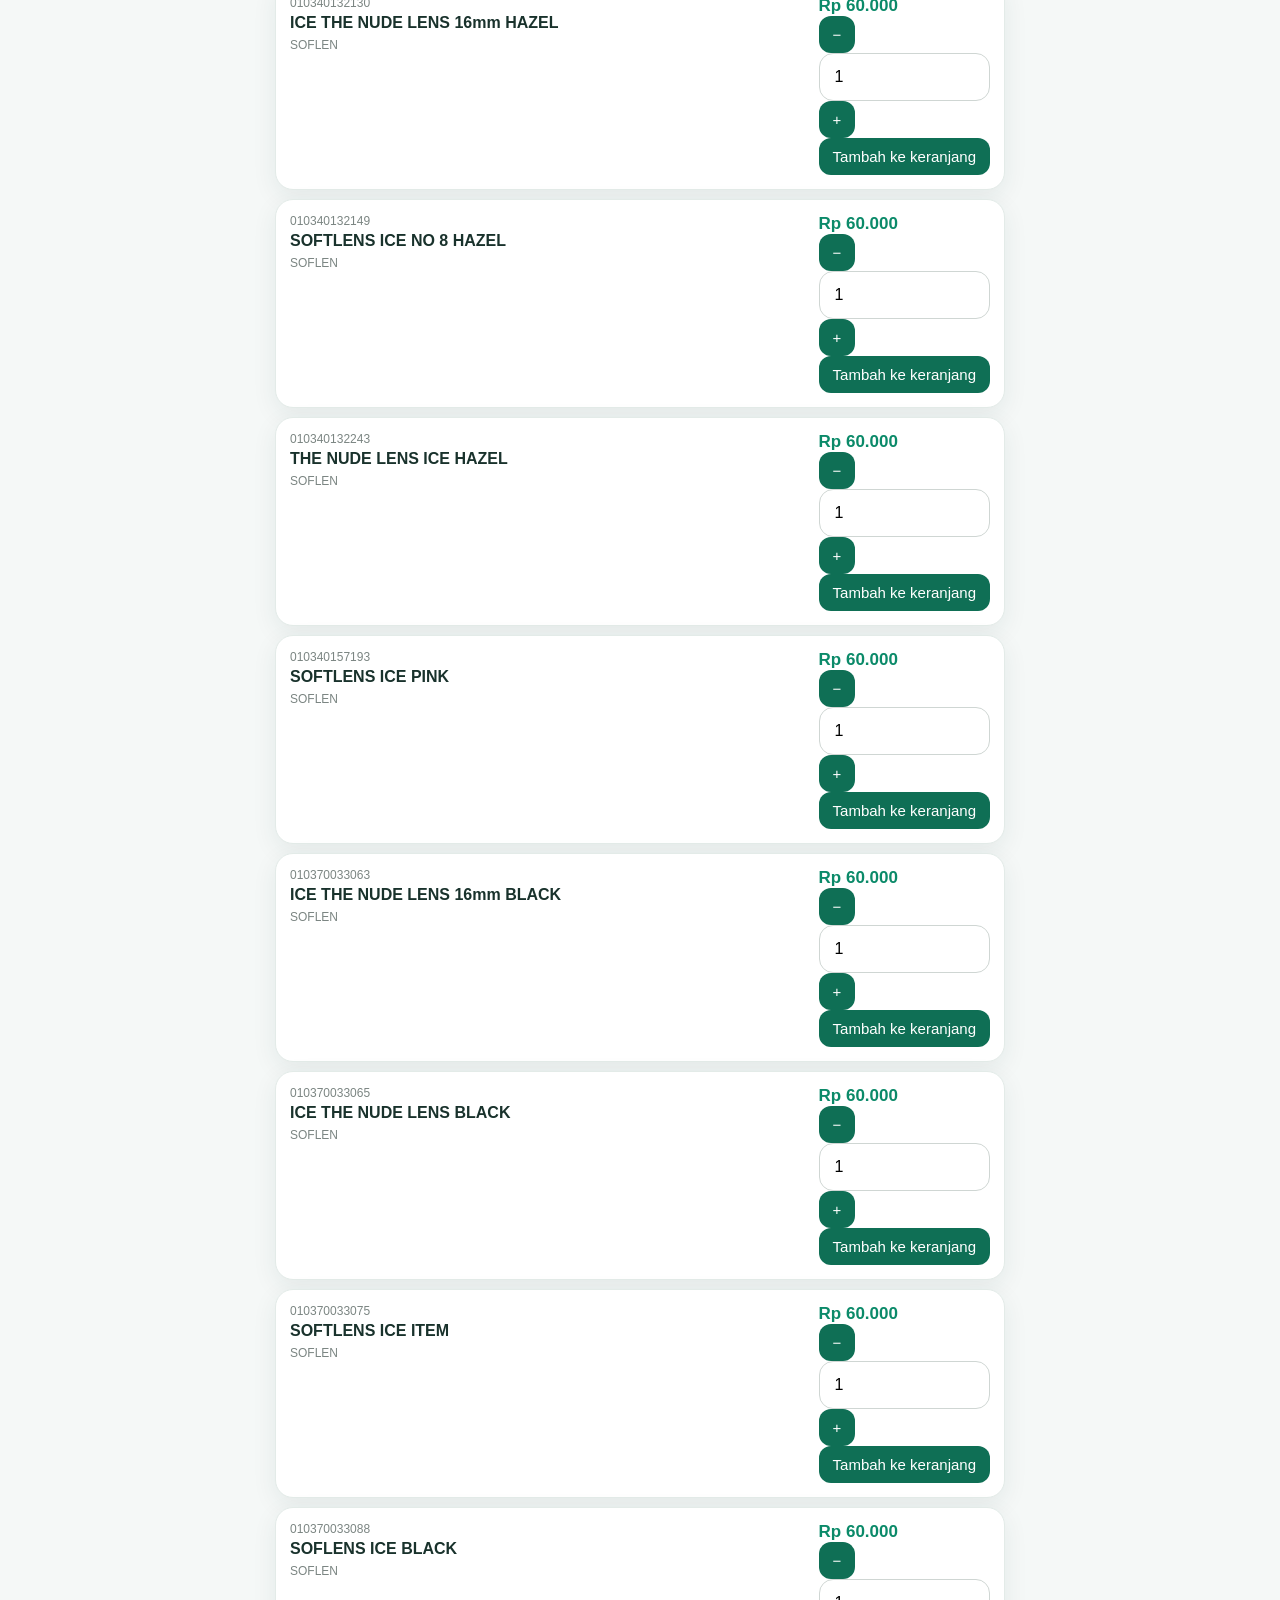
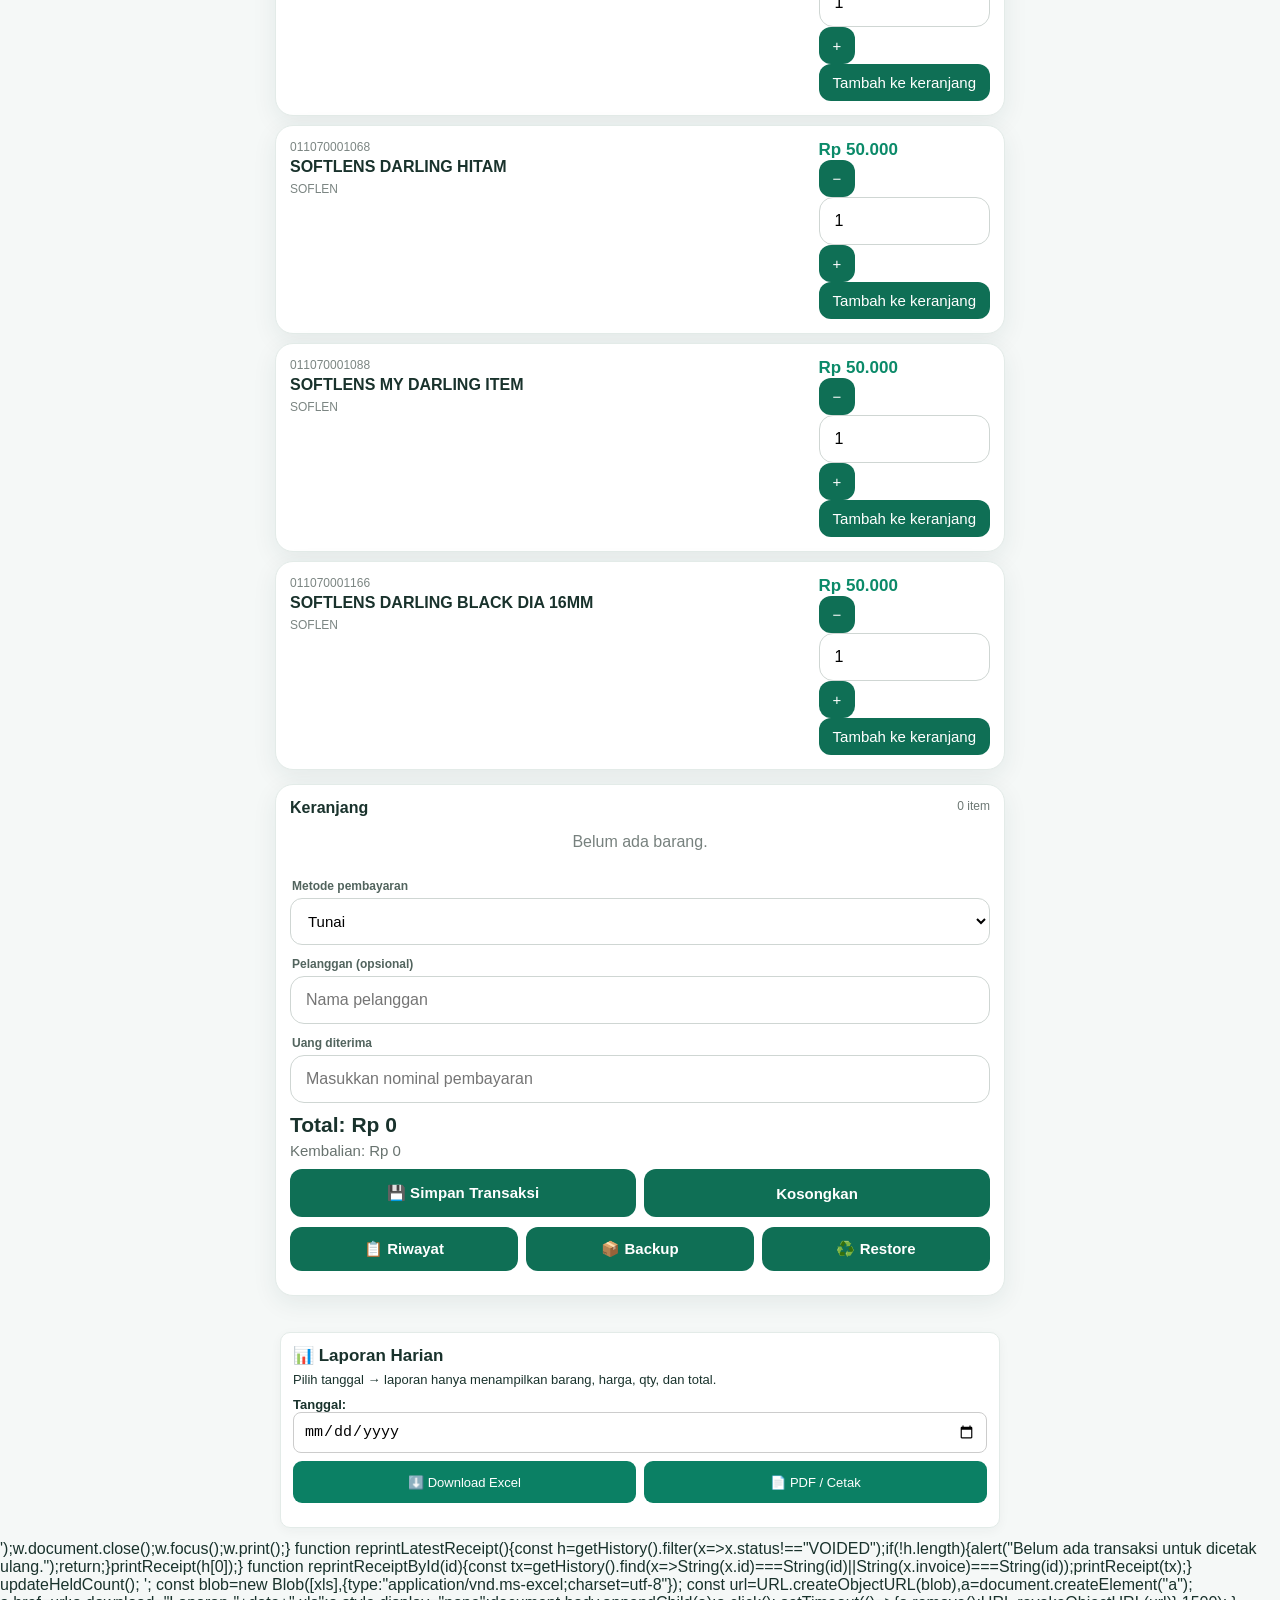
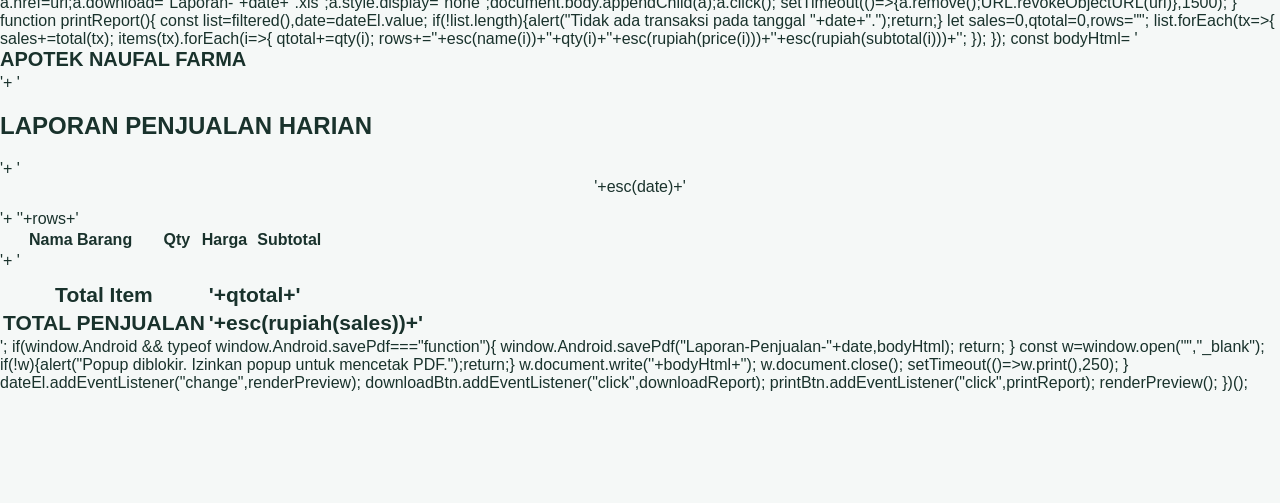
==== commit e15898df: "Hotfix visible fixed navbar and repair home nav click" ====
--- a/app/src/main/assets/index.html
+++ b/app/src/main/assets/index.html
@@ -631,6 +631,12 @@
 function showKasirOps(){routePage("kasir")}
 document.addEventListener("DOMContentLoaded",()=>routePage("home"));
 </script>
+<style id="navVisibilityHotfix">
+#bottomNavV15{display:grid!important;position:fixed!important;left:50%!important;right:auto!important;bottom:calc(8px + env(safe-area-inset-bottom))!important;transform:translateX(-50%)!important;width:calc(100% - 24px)!important;max-width:600px!important;min-height:64px!important;padding:8px 6px calc(8px + env(safe-area-inset-bottom))!important;background:rgba(248,252,251,.96)!important;border:1px solid rgba(80,150,130,.25)!important;border-radius:20px!important;box-shadow:0 8px 28px rgba(20,60,50,.18)!important;z-index:2147483000!important;visibility:visible!important;opacity:1!important}
+#bottomNavV15 button{display:flex!important;visibility:visible!important;opacity:1!important;min-width:0!important;align-items:center!important;justify-content:center!important;color:#45665e!important;font-size:10px!important}
+#bottomNavV15 button.active{color:#087f65!important;background:rgba(80,190,160,.14)!important;border-radius:12px!important}
+body{padding-bottom:110px!important}
+</style>
 </body></html>');w.document.close();w.focus();w.print();}
 function reprintLatestReceipt(){const h=getHistory().filter(x=>x.status!=="VOIDED");if(!h.length){alert("Belum ada transaksi untuk dicetak ulang.");return;}printReceipt(h[0]);}
 function reprintReceiptById(id){const tx=getHistory().find(x=>String(x.id)===String(id)||String(x.invoice)===String(id));printReceipt(tx);}
@@ -799,7 +805,7 @@
 
 
 <nav id="bottomNavV15" class="bottom-nav">
-<button type="button" onclick="routePage(\'home\')"><span>⌂</span><b>Beranda</b></button>
+<button type="button" onclick="routePage('home')"><span>⌂</span><b>Beranda</b></button>
 <button type="button" onclick="focusSearch()"><span>▣</span><b>Obat</b></button>
 <button type="button" onclick="focusCart()"><span>🛒</span><b>Transaksi</b></button>
 <button type="button" onclick="focusReport()"><span>▤</span><b>Laporan</b></button>
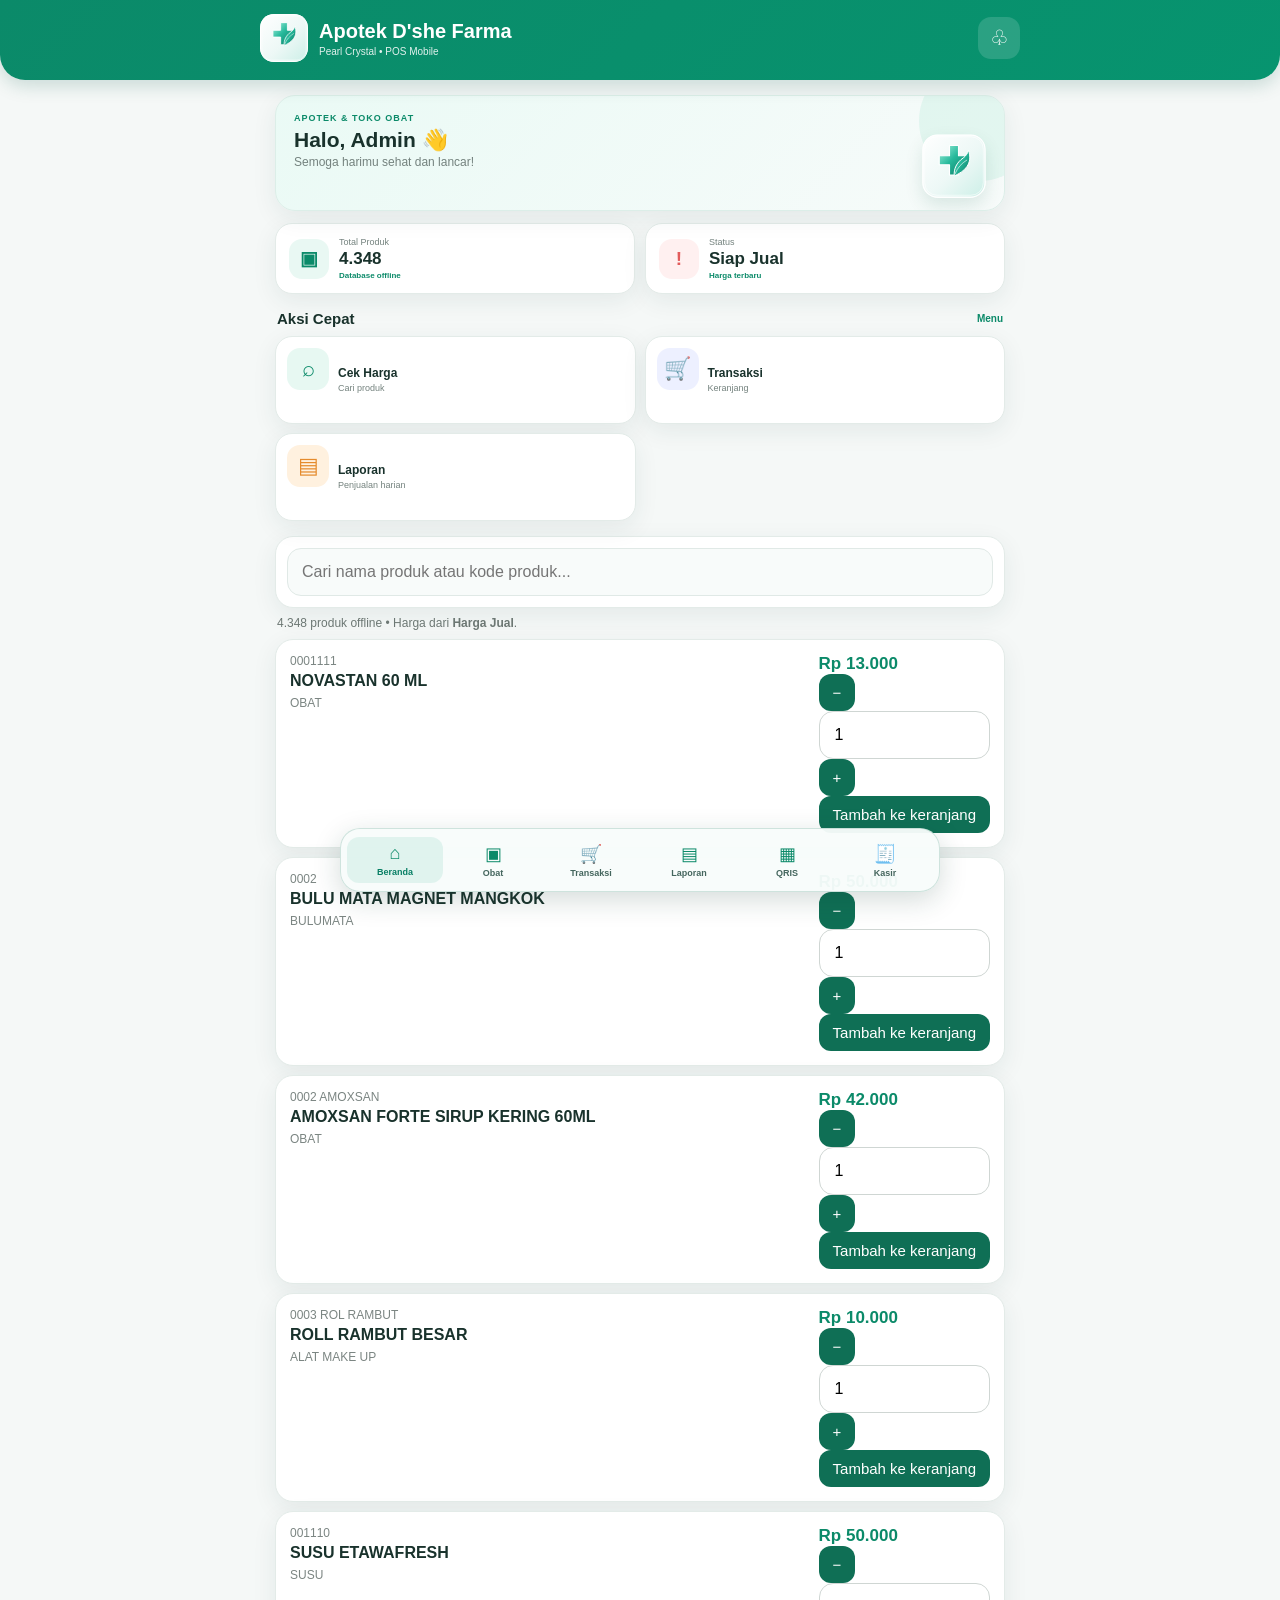
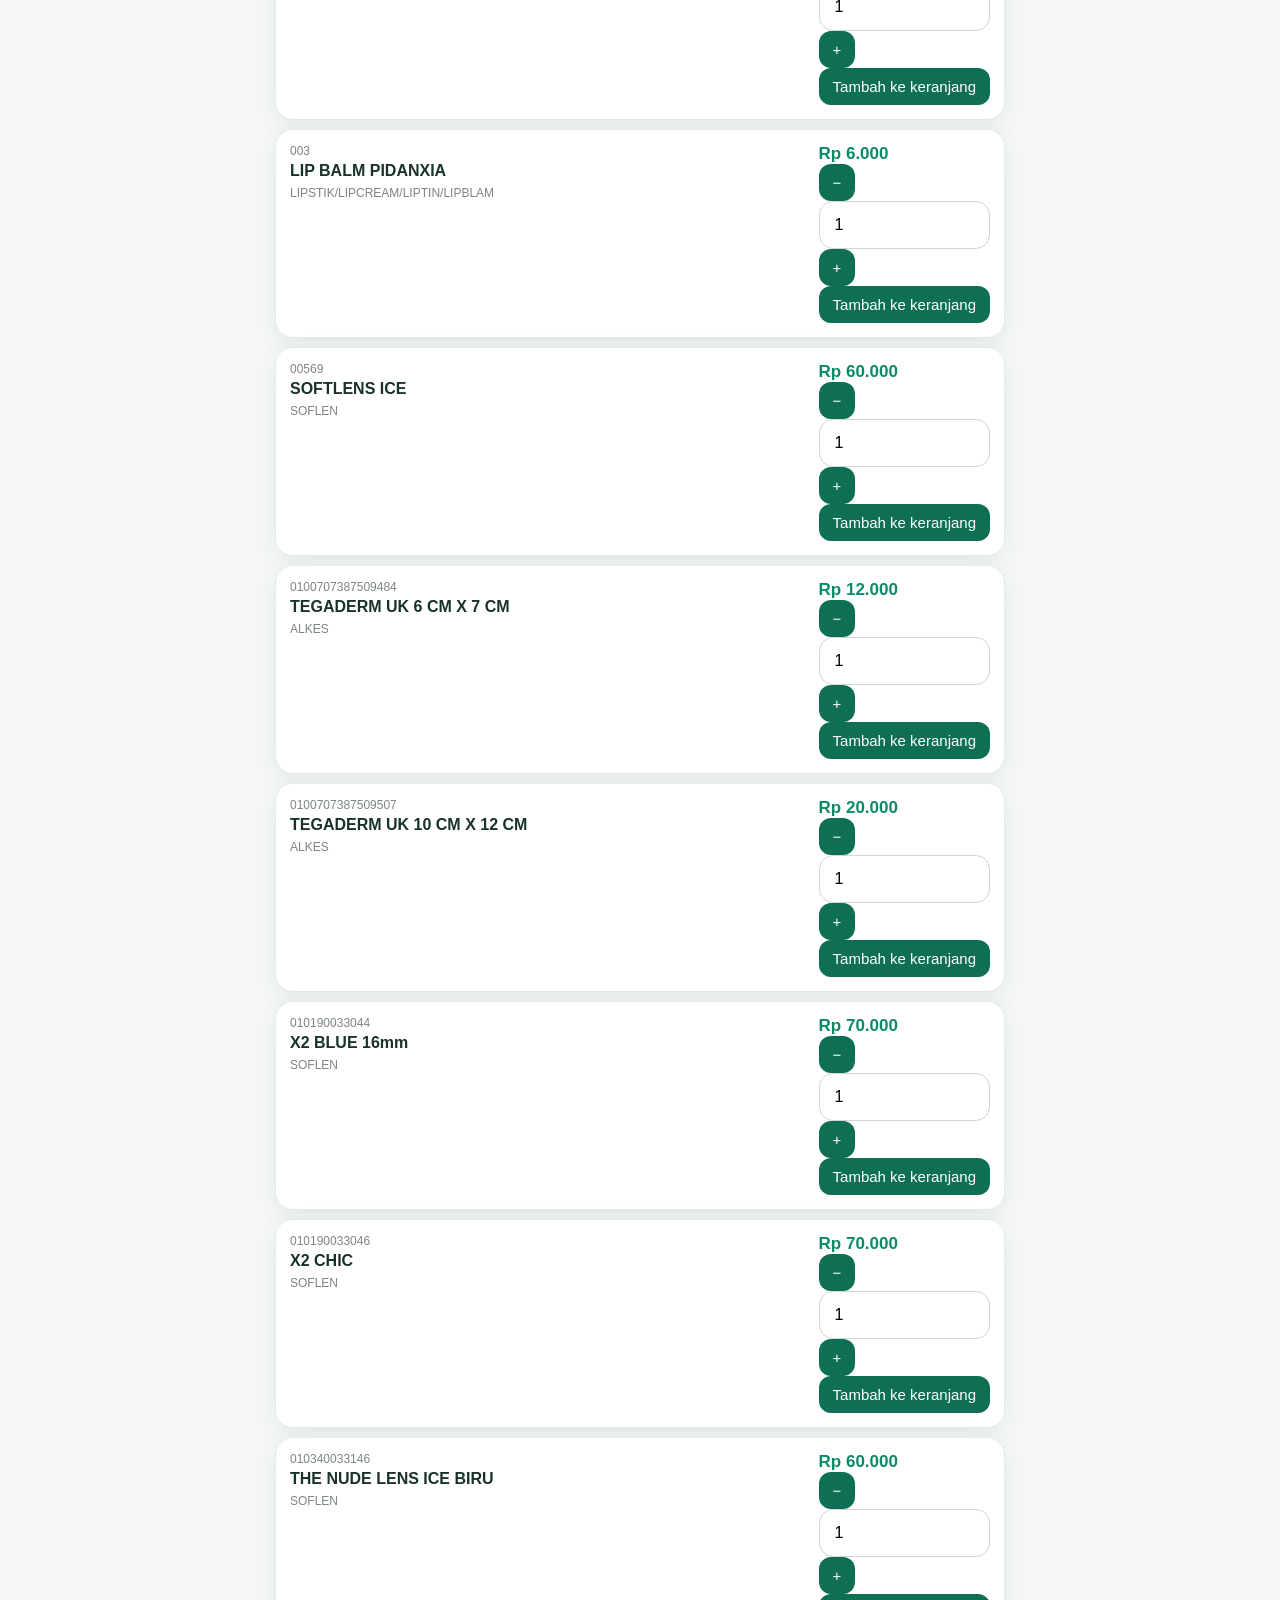
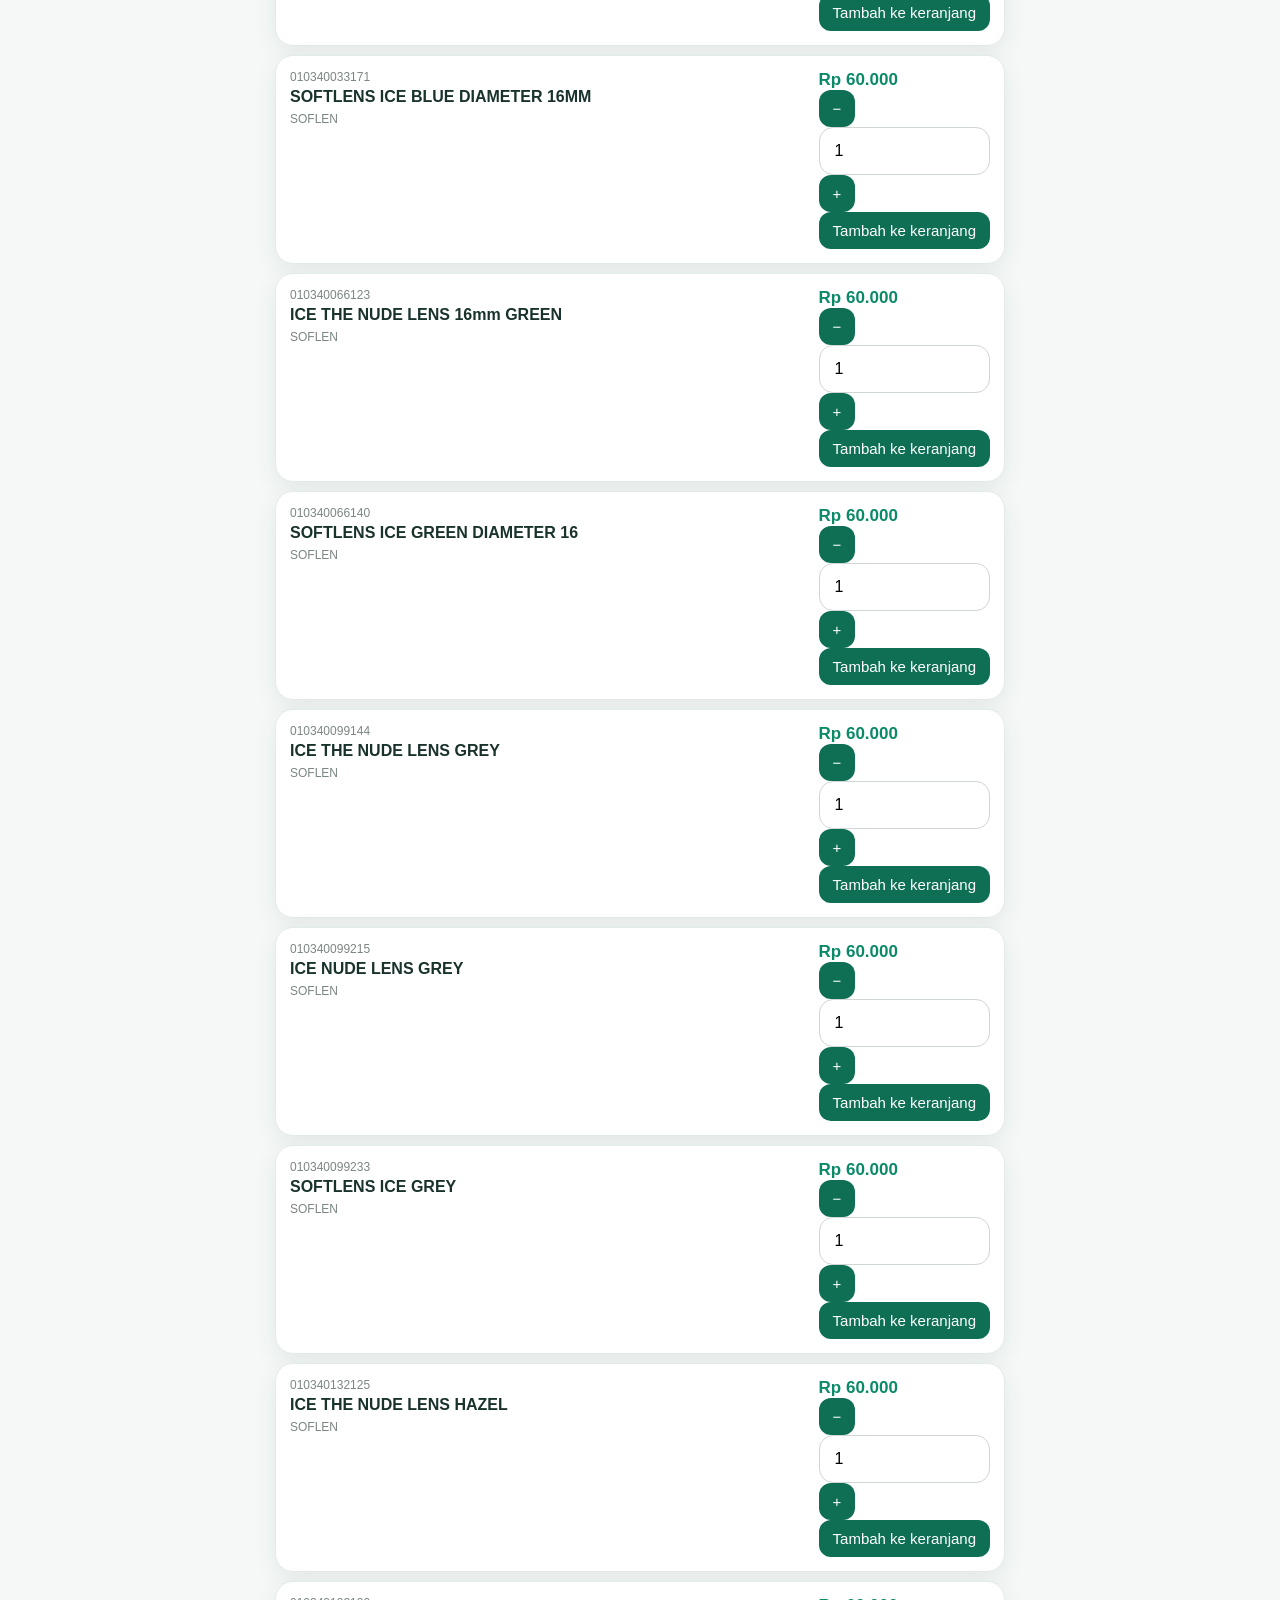
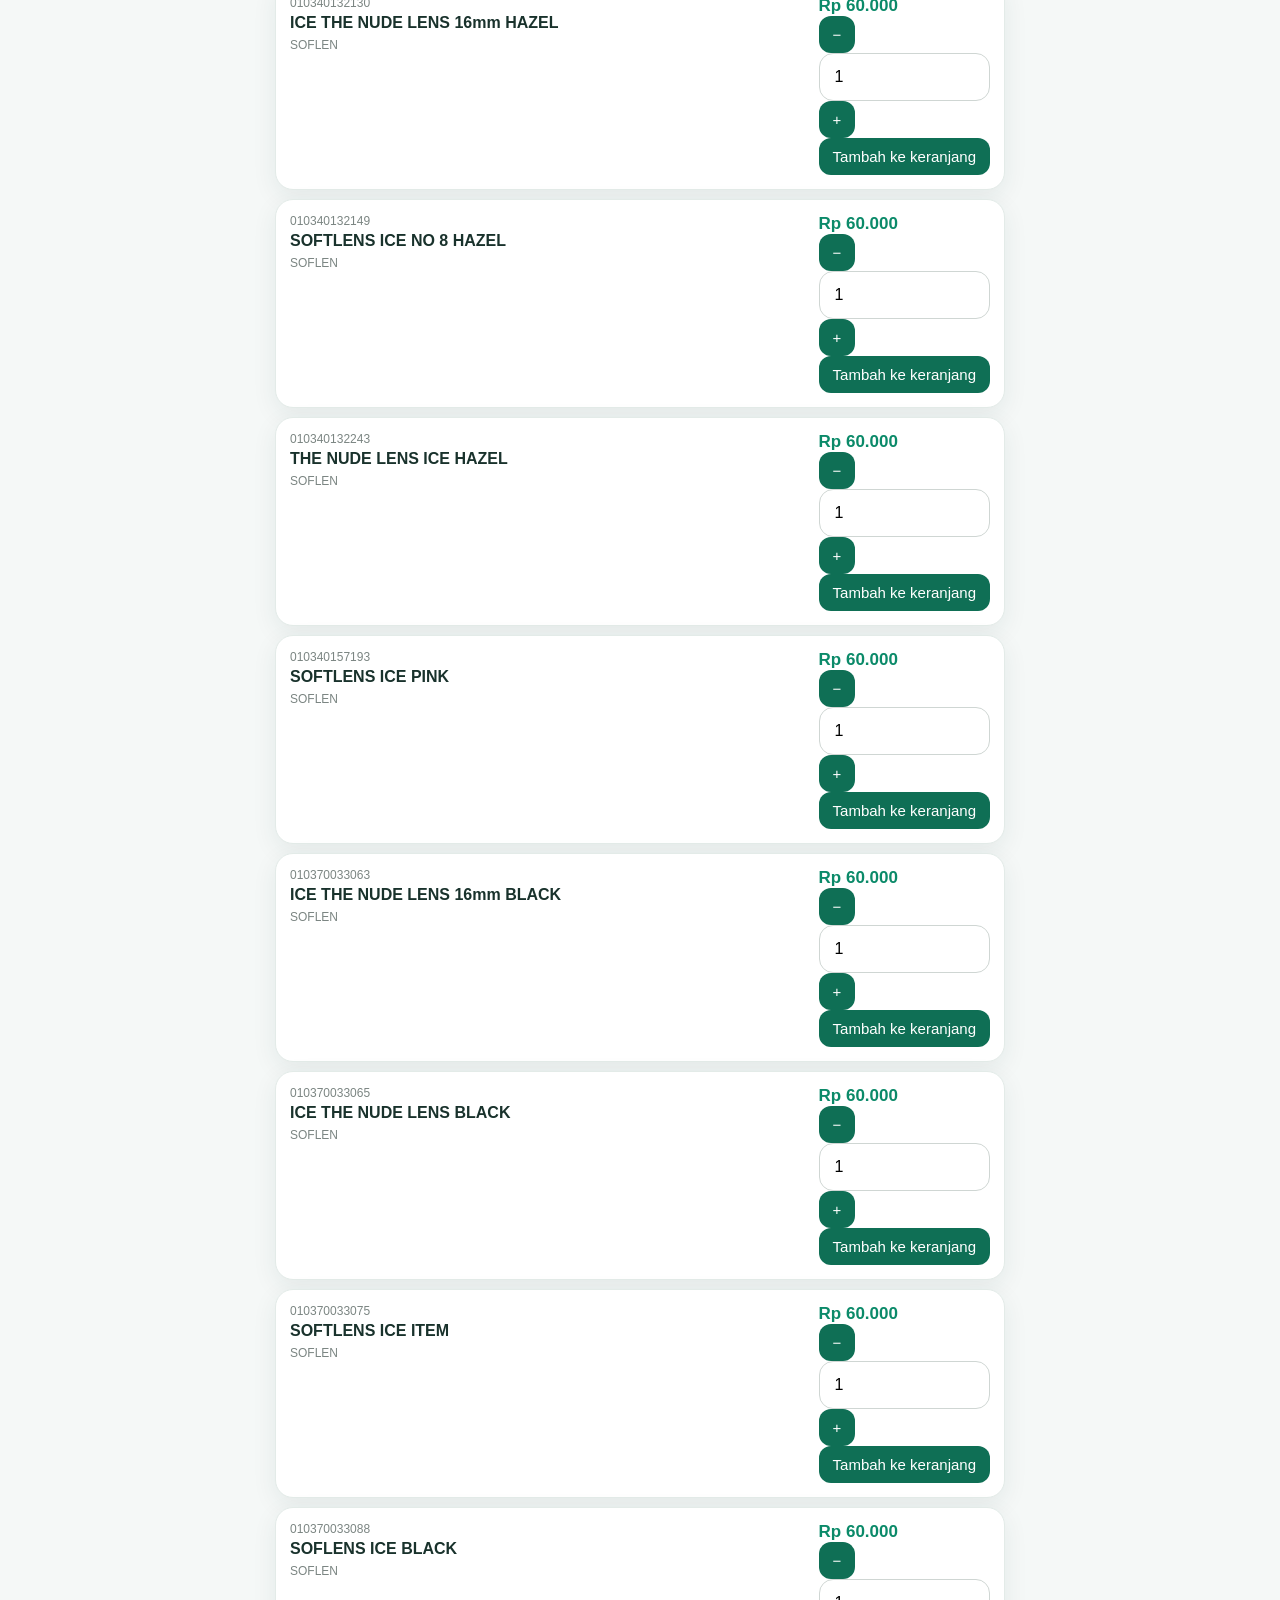
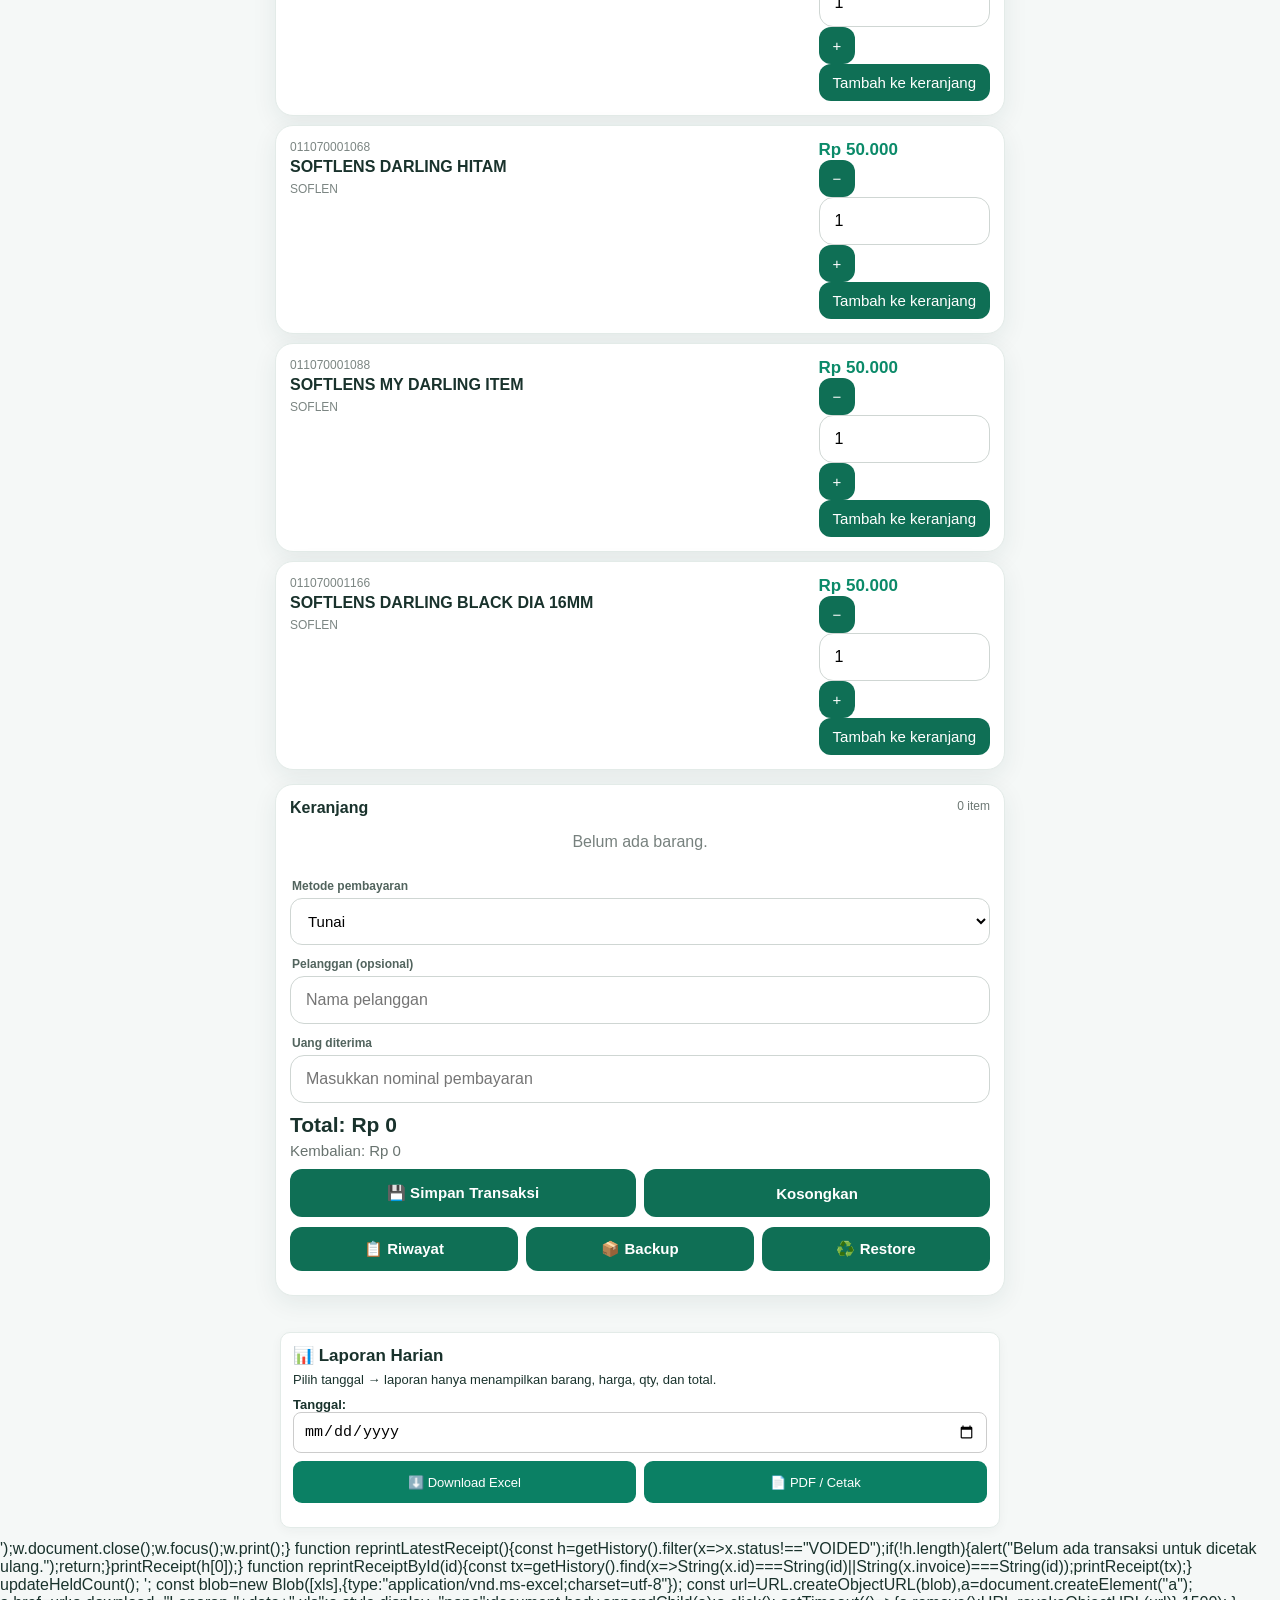
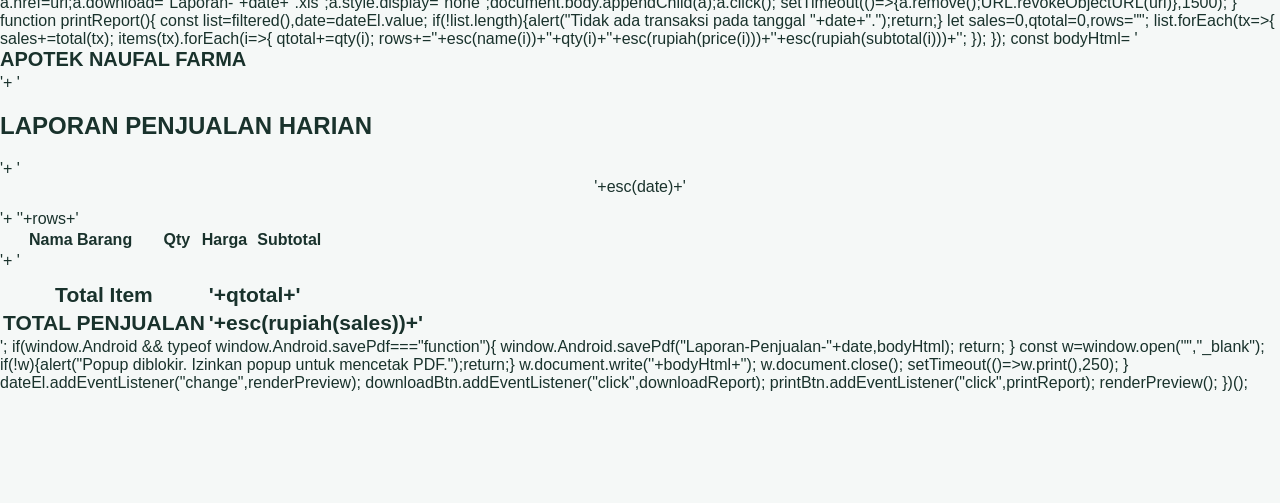
==== commit 88c1eac3: "Fix Android WebView menu freeze with safe single router" ====
--- a/app/src/main/assets/index.html
+++ b/app/src/main/assets/index.html
@@ -637,6 +637,37 @@
 #bottomNavV15 button.active{color:#087f65!important;background:rgba(80,190,160,.14)!important;border-radius:12px!important}
 body{padding-bottom:110px!important}
 </style>
+
+<!-- NF-P0-MENU-FREEZE-FIX -->
+<script id="nfMenuRouterHotfix">
+(function(){
+  "use strict";
+  const pages=["home","obat","transaksi","laporan","qris","kasir"];
+  function safeRun(fn){try{if(typeof fn==="function")fn();}catch(err){console.error("[Naufal Farma] Menu action:",err);}}
+  window.routePage=function(page){
+    if(!pages.includes(page)) page="home";
+    document.body.dataset.page=page;
+    document.querySelectorAll("#bottomNavV15 button").forEach((button,index)=>{
+      button.classList.toggle("active",pages[index]===page);
+      button.setAttribute("aria-current",pages[index]===page?"page":"false");
+    });
+    // Avoid animated scrolling in Android WebView; repeated smooth scrolls can stall the UI thread.
+    try{window.scrollTo(0,0);}catch(_){}
+    if(page==="kasir") safeRun(window.updateHeldCount);
+  };
+  window.focusSearch=function(){
+    window.routePage("obat");
+    const input=document.getElementById("q");
+    if(input){try{input.focus({preventScroll:true});}catch(_){input.focus();}}
+  };
+  window.focusCart=function(){window.routePage("transaksi");};
+  window.focusReport=function(){window.routePage("laporan");};
+  window.showPaymentHub=function(){window.routePage("qris");};
+  window.showKasirOps=function(){window.routePage("kasir");};
+  document.addEventListener("DOMContentLoaded",function(){window.routePage(document.body.dataset.page||"home");},{once:true});
+})();
+</script>
+
 </body></html>');w.document.close();w.focus();w.print();}
 function reprintLatestReceipt(){const h=getHistory().filter(x=>x.status!=="VOIDED");if(!h.length){alert("Belum ada transaksi untuk dicetak ulang.");return;}printReceipt(h[0]);}
 function reprintReceiptById(id){const tx=getHistory().find(x=>String(x.id)===String(id)||String(x.invoice)===String(id));printReceipt(tx);}
